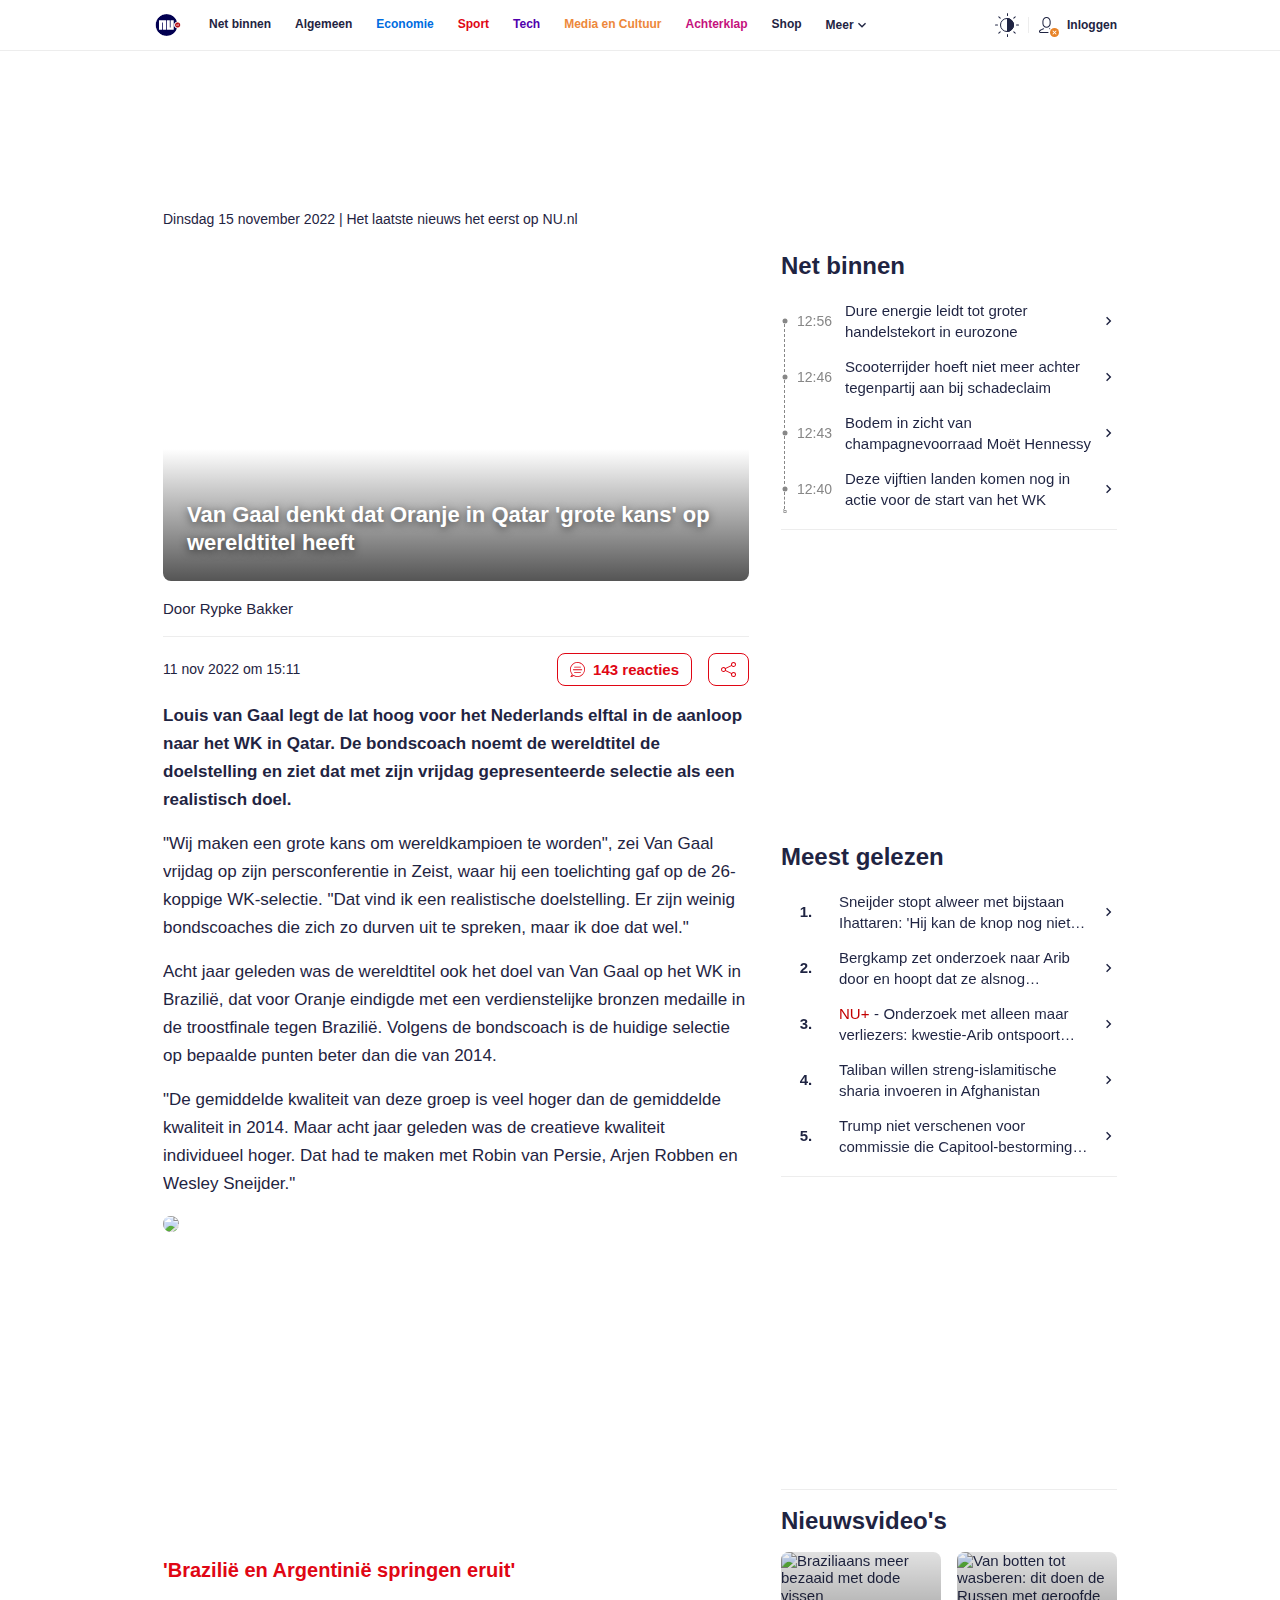
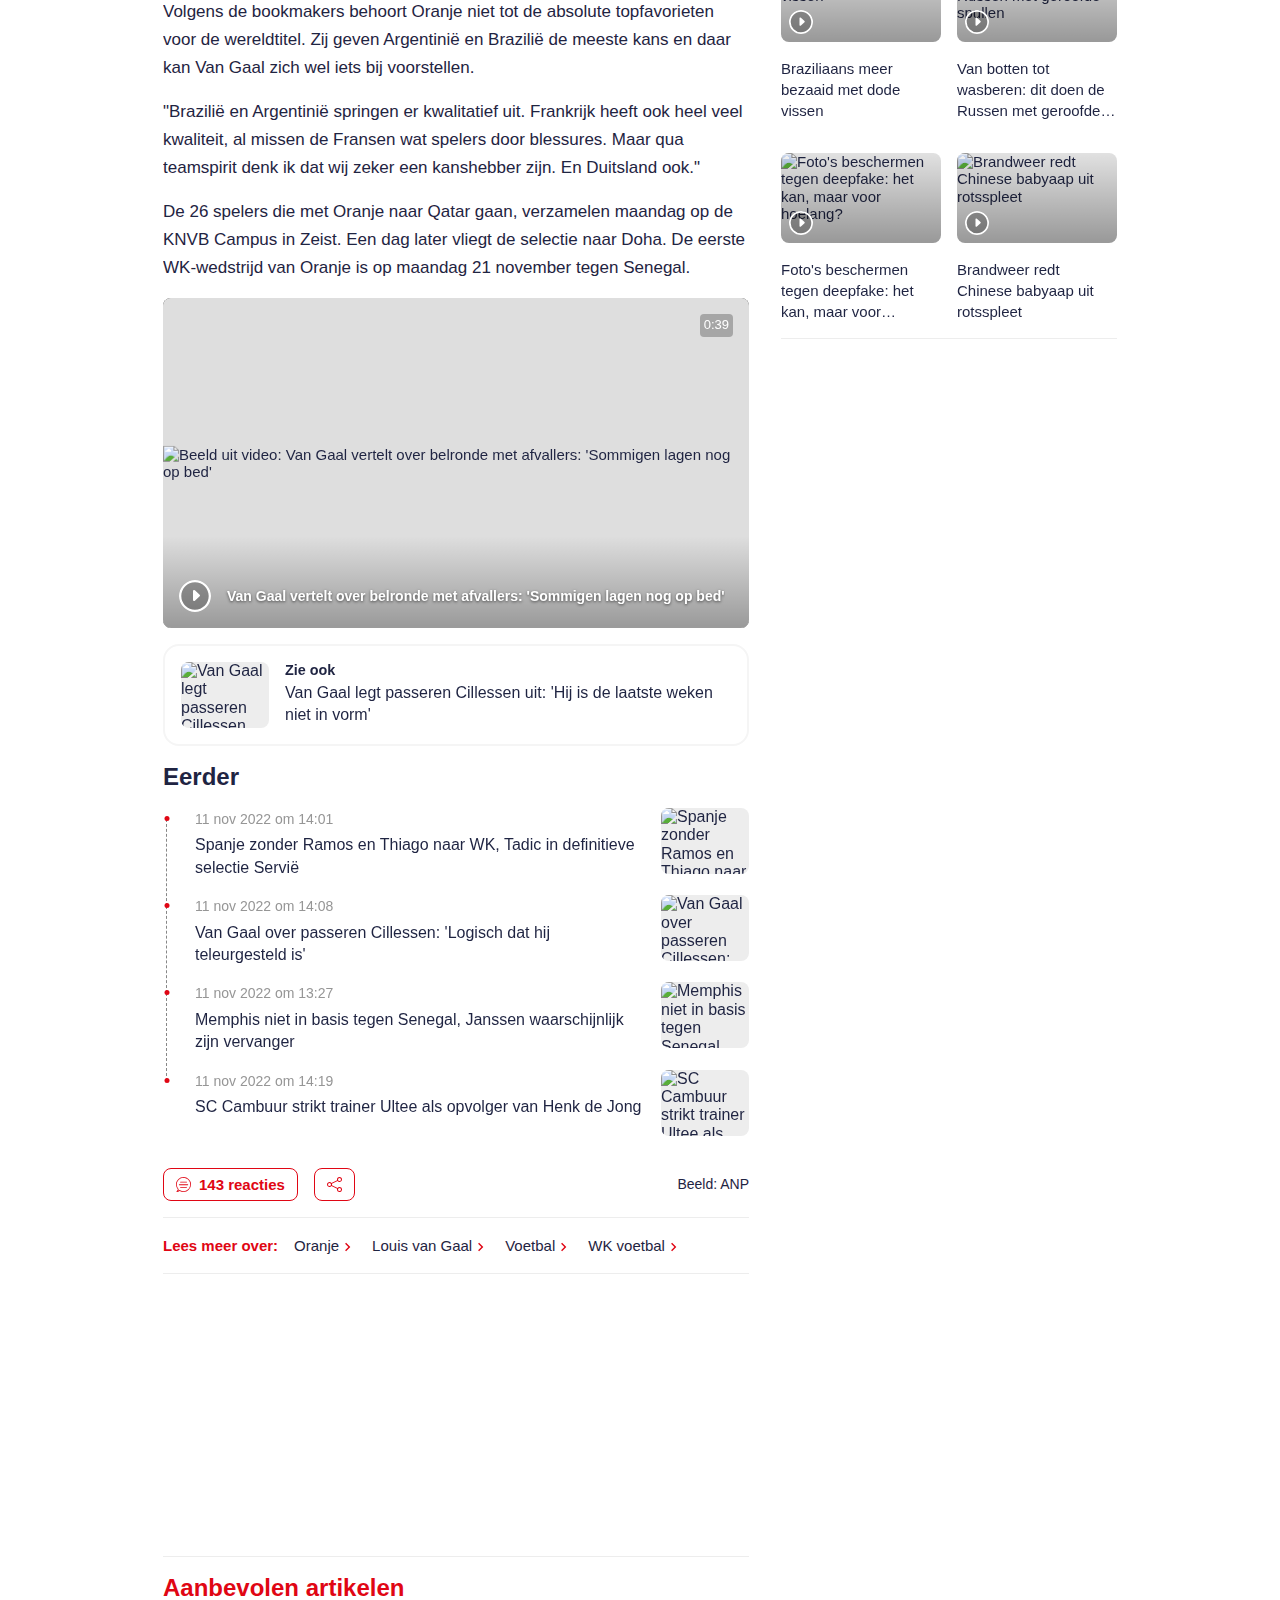
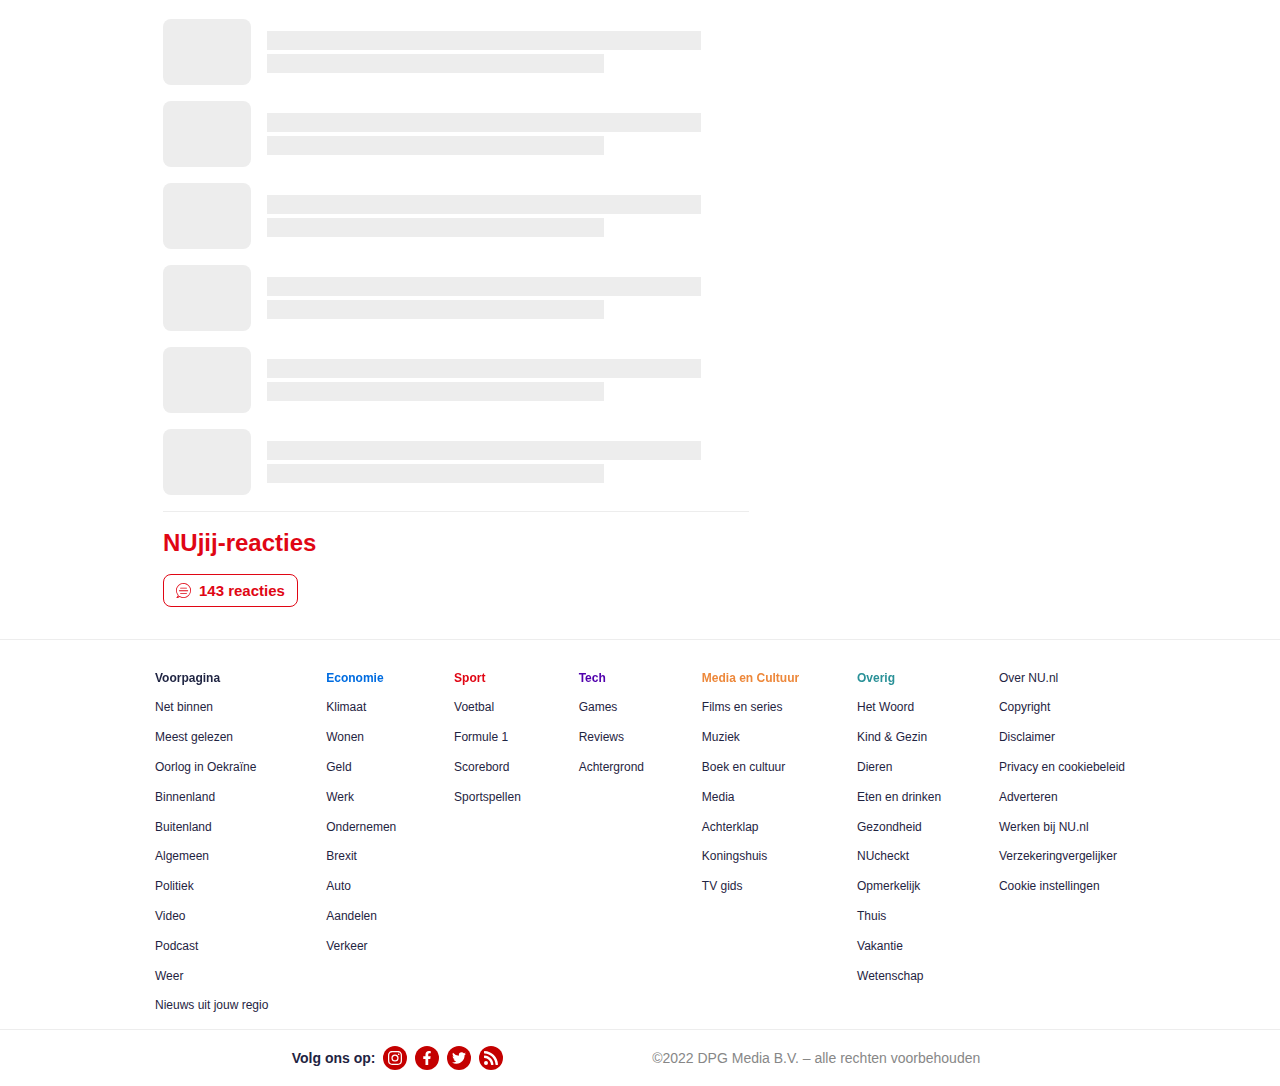
==== index.html @ a481ca82 "Rename Thesis bart nu.html to index.html" ====
<!DOCTYPE html>
<html lang="nl">
  <head>
    <meta charset="UTF-8" />
    <meta http-equiv="X-UA-Compatible" content="IE=edge,chrome=1">
    <title>Van Gaal denkt dat Oranje in Qatar 'grote kans' op wereldtitel heeft | WK voetbal | NU.nl</title>
    <link rel="preload" as="image" href="https://media.nu.nl/m/qkdx85waa4nf_wd854/van-gaal-denkt-dat-oranje-in-qatar-grote-kans-op-wereldtitel-heeft.jpg">
    <meta name="google-site-verification" content="oQsKfEIgPiNMkgU1oDrWYKX6Z5FCFrwmlq3_VK6jlNo" />
    <meta name="google-site-verification" content="tRpopkLA7bauR1j8Ndzqrf9vyTjq-MEcNXh7MiApp34" />
    <meta property="fb:pages" content="129383287089484" />
    <meta name="viewport" content="width=device-width, initial-scale=1.0, maximum-scale=2.0, minimum-scale=1.0, user-scalable=yes" />
    <meta name="format-detection" content="telephone=yes" />
    <meta name="apple-mobile-web-app-capable" content="yes" />
    <meta http-equiv="cleartype" content="on">
    <meta name="theme-color" content="#1F2544" />
    <!--[--><link href="https://media.nu.nl" rel="preconnect" crossorigin><!--]-->
    <meta name="DC.date.issued" content="2022-11-11" />
<meta name="description" content="Louis van Gaal legt de lat hoog voor het Nederlands elftal in de aanloop naar het WK in Qatar. De bondscoach noemt de wereldtitel de doelstelling en ziet dat met zijn vrijdag gepresenteerde selectie als een realistisch doel." />
<meta name="keywords" content="Oranje, Louis van Gaal, Voetbal, WK voetbal" />
<meta name="robots" content="index,follow,max-snippet:-1,max-image-preview:large,max-video-preview:5" />
<meta name="article:published_time" content="2022-11-11T15:11:24+01:00" />
<meta name="article:updated_time" content="2022-11-11T15:11:25+01:00" />

    <meta name="twitter:card" content="summary_large_image" />
<meta name="twitter:description" content="Louis van Gaal legt de lat hoog voor het Nederlands elftal in de aanloop naar het WK in Qatar. De bondscoach noemt de wereldtitel de doelstelling en ziet dat met zijn vrijdag gepresenteerde selectie als een realistisch doel." />
<meta name="twitter:image" content="https://media.nu.nl/m/qkdx85waa4nf_wd1280/van-gaal-denkt-dat-oranje-in-qatar-grote-kans-op-wereldtitel-heeft-wk-voetbal-nunl.jpg" />
<meta name="twitter:site" content="@NUnl" />
<meta name="twitter:title" content="Van Gaal denkt dat Oranje in Qatar 'grote kans' op wereldtitel heeft" />
<meta name="twitter:url" content="https://www.nu.nl/wk-voetbal/6235530/van-gaal-denkt-dat-oranje-in-qatar-grote-kans-op-wereldtitel-heeft.html" />

    <meta name="og:description" content="Louis van Gaal legt de lat hoog voor het Nederlands elftal in de aanloop naar het WK in Qatar. De bondscoach noemt de wereldtitel de doelstelling en ziet dat met zijn vrijdag gepresenteerde selectie als een realistisch doel." />
<meta name="og:image" content="https://media.nu.nl/m/qkdx85waa4nf_wd1280/van-gaal-denkt-dat-oranje-in-qatar-grote-kans-op-wereldtitel-heeft-wk-voetbal-nunl.jpg" />
<meta name="og:locale" content="nl_NL" />
<meta name="og:site_name" content="NU" />
<meta name="og:title" content="Van Gaal denkt dat Oranje in Qatar 'grote kans' op wereldtitel heeft" />
<meta name="og:type" content="article" />
<meta name="og:url" content="https://www.nu.nl/wk-voetbal/6235530/van-gaal-denkt-dat-oranje-in-qatar-grote-kans-op-wereldtitel-heeft.html" />

    <link rel="canonical" href="https://www.nu.nl/wk-voetbal/6235530/van-gaal-denkt-dat-oranje-in-qatar-grote-kans-op-wereldtitel-heeft.html" />
    <script type="application/ld+json">
      {"@context":"https://schema.org","@graph":[{"@id":"https://www.nu.nl/#website","@type":"WebSite","name":"NU.nl","url":"https://www.nu.nl/","potentialAction":{"@type":"SearchAction","query-input":"required name=search_term_string","target":"/zoeken?q={search_term_string}"},"publisher":{"@id":"https://www.nu.nl/#organization"}},{"headline":"Van Gaal denkt dat Oranje in Qatar 'grote kans' op wereldtitel heeft","url":"https://www.nu.nl/wk-voetbal/6235530/van-gaal-denkt-dat-oranje-in-qatar-grote-kans-op-wereldtitel-heeft.html","datePublished":"2022-11-11T15:11:24+01:00","dateCreated":"2022-11-11T15:11:24+01:00","dateModified":"2022-11-11T15:11:25+01:00","copyrightYear":2022,"articleSection":["wk-voetbal"],"speakable":{"@type":"SpeakableSpecification","xPath":["/html/head/title","/html/head/meta[@name='description']/@content"]},"isAccessibleForFree":true,"author":{"@id":"https://www.nu.nl/#organization"},"mainEntityOfPage":"https://www.nu.nl/wk-voetbal/6235530/van-gaal-denkt-dat-oranje-in-qatar-grote-kans-op-wereldtitel-heeft.html","primaryImageOfPage":"https://media.nu.nl/m/qkdx85waa4nf_wd854/van-gaal-denkt-dat-oranje-in-qatar-grote-kans-op-wereldtitel-heeft.jpg","thumbnailURL":"https://media.nu.nl/m/qkdx85waa4nf_wd854/van-gaal-denkt-dat-oranje-in-qatar-grote-kans-op-wereldtitel-heeft.jpg","image":["https://media.nu.nl/m/qkdx85waa4nf_wd854/van-gaal-denkt-dat-oranje-in-qatar-grote-kans-op-wereldtitel-heeft.jpg","https://media.nu.nl/m/e2exp0pa0tva_wd854/van-gaal-denkt-dat-oranje-in-qatar-grote-kans-op-wereldtitel-heeft.jpg"],"video":[{"@type":"VideoObject","name":"Van Gaal vertelt over belronde met afvallers: 'Sommigen lagen nog op bed'","inLanguage":"nl_NL","uploadDate":"2022-11-11T12:19:20+01:00","dateModified":"2022-11-11T12:19:20+01:00","contentUrl":"https://content.jwplatform.com/manifests/jf5yRAQz.m3u8","regionsAllowed":"NL","description":"Louis van Gaal vertelde vrijdag tijdens de persconferentie over zijn belronde met de afvallers.","duration":"PT39S","thumbnailUrl":"https://media.nu.nl/m/q1nx2ufaieu9_wd1280/van-gaal-vertelt-over-belronde-met-afvallers-sommigen-lagen-nog-op-bed.jpg"}],"inLanguage":"nl-NL","relatedLink":["https://www.nu.nl/wk-voetbal/6235513/van-gaal-legt-passeren-cillessen-uit-hij-is-de-laatste-weken-niet-in-vorm.html","https://www.nu.nl/wk-voetbal/6235430/spanje-zonder-ramos-en-thiago-naar-wk-tadic-in-definitieve-selectie-servie.html","https://www.nu.nl/296581/video/van-gaal-over-passeren-cillessen-logisch-dat-hij-teleurgesteld-is.html","https://www.nu.nl/wk-voetbal/6235514/memphis-niet-in-basis-tegen-senegal-janssen-waarschijnlijk-zijn-vervanger.html","https://www.nu.nl/voetbal/6235460/sc-cambuur-strikt-trainer-ultee-als-opvolger-van-henk-de-jong.html"],"articleBody":"Van Gaal denkt dat Oranje in Qatar 'grote kans' op wereldtitel heeft\nLouis van Gaal legt de lat hoog voor het Nederlands elftal in de aanloop naar het WK in Qatar. De bondscoach noemt de wereldtitel de doelstelling en ziet dat met zijn vrijdag gepresenteerde selectie als een realistisch doel.\n\"Wij maken een grote kans om wereldkampioen te worden\", zei Van Gaal vrijdag op zijn persconferentie in Zeist, waar hij een toelichting gaf op de 26-koppige WK-selectie. \"Dat vind ik een realistische doelstelling. Er zijn weinig bondscoaches die zich zo durven uit te spreken, maar ik doe dat wel.\"\nAcht jaar geleden was de wereldtitel ook het doel van Van Gaal op het WK in Brazili&#235;, dat voor Oranje eindigde met een verdienstelijke bronzen medaille in de troostfinale tegen Brazili&#235;. Volgens de bondscoach is de huidige selectie op bepaalde punten beter dan die van 2014.\n\"De gemiddelde kwaliteit van deze groep is veel hoger dan de gemiddelde kwaliteit in 2014. Maar acht jaar geleden was de creatieve kwaliteit individueel hoger. Dat had te maken met Robin van Persie, Arjen Robben en Wesley Sneijder.\"\n'Brazili&#235; en Argentini&#235; springen eruit'\nVolgens de bookmakers behoort Oranje niet tot de absolute topfavorieten voor de wereldtitel. Zij geven Argentini&#235; en Brazili&#235; de meeste kans en daar kan Van Gaal zich wel iets bij voorstellen.\n\"Brazili&#235; en Argentini&#235; springen er kwalitatief uit. Frankrijk heeft ook heel veel kwaliteit, al missen de Fransen wat spelers door blessures. Maar qua teamspirit denk ik dat wij zeker een kanshebber zijn. En Duitsland ook.\"\nDe 26 spelers die met Oranje naar Qatar gaan, verzamelen maandag op de KNVB Campus in Zeist. Een dag later vliegt de selectie naar Doha. De eerste WK-wedstrijd van Oranje is op maandag 21 november tegen Senegal.","wordCount":294,"@id":"https://www.nu.nl/wk-voetbal/6235530/van-gaal-denkt-dat-oranje-in-qatar-grote-kans-op-wereldtitel-heeft.html#webpage","isPartOf":{"@id":"https://www.nu.nl/#website"},"breadcrumb":{"@id":"https://www.nu.nl/wk-voetbal/6235530/van-gaal-denkt-dat-oranje-in-qatar-grote-kans-op-wereldtitel-heeft.html#breadcrumb"},"publisher":{"@id":"https://www.nu.nl/#organization"},"copyrightHolder":{"@id":"https://www.nu.nl/#organization"},"subjectOf":{"@id":"https://www.nu.nl/wk-voetbal/6235530/van-gaal-denkt-dat-oranje-in-qatar-grote-kans-op-wereldtitel-heeft.html#destination"},"@type":["NewsArticle","WebPage"]},{"@id":"https://www.nu.nl/wk-voetbal/6235530/van-gaal-denkt-dat-oranje-in-qatar-grote-kans-op-wereldtitel-heeft.html#breadcrumb","@type":"BreadcrumbList","itemListElement":[{"@type":"ListItem","item":{"@id":"https://www.nu.nl/","@type":"WebPage","name":"NU.nl","url":"https://www.nu.nl/"},"position":1},{"@type":"ListItem","item":{"@id":"https://www.nu.nl/wk-voetbal","@type":"WebPage","name":"WK voetbal","url":"https://www.nu.nl/wk-voetbal"},"position":2},{"@type":"ListItem","item":{"@id":"https://www.nu.nl/wk-voetbal/6235530/van-gaal-denkt-dat-oranje-in-qatar-grote-kans-op-wereldtitel-heeft.html","@type":"WebPage","name":"Van Gaal denkt dat Oranje in Qatar 'grote kans' op wereldtitel heeft","url":"https://www.nu.nl/wk-voetbal/6235530/van-gaal-denkt-dat-oranje-in-qatar-grote-kans-op-wereldtitel-heeft.html"},"position":3}]},{"@id":"https://www.nu.nl/#organization","@type":"Organization","name":"NU.nl","address":{"@id":"https://www.nu.nl/#primary-location-address"},"areaServed":{"@type":"Country","name":"NL","sameAs":"http://nl.dbpedia.org/resource/Nederland"},"brand":{"@id":"https://www.nu.nl/#organization"},"contactPoint":[{"@type":"ContactPoint","contactType":"customer service","hoursAvailable":{"@type":"OpeningHoursSpecification","opens":"8:30","closes":"17:00","dayOfWeek":["Monday","Tuesday","Wednesday","Thursday","Friday"]},"email":"contact@nu.nl"}],"founders":[{"@type":"Person","name":"Kees Zegers"},{"@type":"Person","name":"Sacha Prins"},{"@type":"Person","name":"Merien ten Houten"},{"@type":"Person","name":"Robert Klep"}],"foundingDate":"1999","foundinglocation":{"@type":"Place","address":{"@type":"PostalAddress","addressLocality":"Amsterdam"}},"logo":{"@id":"https://www.nu.nl/#logo"},"image":{"@id":"https://www.nu.nl/#logo"},"location":{"@id":"https://www.nu.nl/#primary-location"},"memberOf":{"@id":"https://www.dpgmedia.nl/#organization"},"sameAs":["https://nl.wikipedia.org/wiki/NU.nl","https://dbpedia.org/page/NU.nl","https://twitter.com/NUnl","https://www.facebook.com/nu.nl/","https://www.linkedin.com/company/697052/","https://www.wikidata.org/wiki/Q2183577"],"serviceArea":{"@type":"Country","name":"The Netherlands"},"url":"https://www.nu.nl/"},{"@id":"https://www.nu.nl/#primary-location","@type":"Place","address":{"@id":"https://www.nu.nl/#primary-location-address","addressCountry":"Nederland","addressLocality":"Hoofddorp","addressRegion":"Noord Holland","image":{"@id":"https://www.nu.nl/#primary-location-image"},"postalCode":"2132 JL","streetAddress":"Capellalaan 65"},"geo":{"@type":"GeoCoordinates","latitude":"52.2925828","longitude":"4.7042353"},"image":{"@id":"https://www.nu.nl/#primary-location-image","@type":"ImageObject","caption":"NU.nl","url":"https://www.nu.nl/static/img/atoms/images/favicon/schema_org.png","height":{"@type":"QuantitativeValue","unitCode":"E37","value":"192"},"width":{"@type":"QuantitativeValue","unitCode":"E37","value":"192"}},"openingHoursSpecification":[{"@type":"OpeningHoursSpecification","closes":"17:00:00","dayOfWeek":"http://schema.org/Monday","opens":"09:00:00"},{"@type":"OpeningHoursSpecification","closes":"17:00:00","dayOfWeek":"http://schema.org/Tuesday","opens":"09:00:00"},{"@type":"OpeningHoursSpecification","closes":"17:00:00","dayOfWeek":"http://schema.org/Wednesday","opens":"09:00:00"},{"@type":"OpeningHoursSpecification","closes":"17:00:00","dayOfWeek":"http://schema.org/Thursday","opens":"09:00:00"},{"@type":"OpeningHoursSpecification","closes":"17:00:00","dayOfWeek":"http://schema.org/Friday","opens":"09:00:00"}]},{"@id":"https://www.nu.nl/#logo","@type":"ImageObject","caption":"NU.nl","url":"https://www.nu.nl/static/img/atoms/images/favicon/schema_org.png","height":{"@type":"QuantitativeValue","unitCode":"E37","value":192},"width":{"@type":"QuantitativeValue","unitCode":"E37","value":192}},{"@id":"https://www.dpgmedia.nl/#organization","@type":"Organization","name":"DPG Media","address":{"@id":"https://www.dpgmedia.nl/#primary-location-address"},"areaServed":[{"@type":"Country","name":"NL","sameAs":"http://nl.dbpedia.org/resource/Nederland"},{"@type":"Country","name":"BE","sameAs":"http://nl.dbpedia.org/resource/Belgie"}],"brand":{"@id":"https://www.dpgmedia.nl/#organization"},"foundingDate":"1995","foundinglocation":{"@type":"Place","address":{"@type":"PostalAddress","addressLocality":"Amsterdam"}},"logo":{"@id":"https://www.dpgmedia.nl/#primary-location-image"},"image":{"@id":"https://www.dpgmedia.nl/#primary-location-image"},"location":{"@id":"https://www.dpgmedia.nl/#primary-location"},"memberOf":{"@id":"https://www.dpgmedia.nl/#organization"},"sameAs":["https://nl.wikipedia.org/wiki/DPG_Media","https://dbpedia.org/page/DPG_Media","https://www.wikidata.org/wiki/Q63020424","https://twitter.com/dpgmedianl","https://twitter.com/dpgmedia_nl","https://www.facebook.com/dpgmedianl/","https://www.kvk.nl/orderstraat/product-kiezen/?kvknummer=341729060008"],"serviceArea":[{"@type":"Country","name":"The Netherlands"},{"@type":"Country","name":"Belgium"}],"telephone":"+31 20 56 29 111","url":"https://www.dpgmedia.nl/"},{"@id":"https://www.dpgmedia.nl/#primary-location","@type":"Place","address":{"@id":"https://www.dpgmedia.nl/#primary-location-address","addressCountry":"Nederland","addressLocality":"Amsterdam","addressRegion":"Noord Holland","image":{"@id":"https://www.dpgmedia.nl/#primary-location-image"},"postalCode":"1018 LL","streetAddress":"Jacob Bontiusplaats 9"},"geo":{"@type":"GeoCoordinates","latitude":"52.3712743","longitude":"4.925683"},"image":{"@id":"https://www.dpgmedia.nl/#primary-location-image","@type":"ImageObject","caption":"DPG Media","url":"https://www.dpgmedia.nl/app/uploads/2019/09/dpgmedia-logo-rgb-300x158.png","height":{"@type":"QuantitativeValue","unitCode":"E37","value":"300"},"width":{"@type":"QuantitativeValue","unitCode":"E37","value":"158"}}}]}
    </script>
    <link rel="apple-touch-icon" sizes="57x57" href="/favicon/apple-touch-icon-57x57.png" />
    <link rel="apple-touch-icon" sizes="60x60" href="/favicon/apple-touch-icon-60x60.png" />
    <link rel="apple-touch-icon" sizes="72x72" href="/favicon/apple-touch-icon-72x72.png" />
    <link rel="apple-touch-icon" sizes="76x76" href="/favicon/apple-touch-icon-76x76.png" />
    <link rel="apple-touch-icon" sizes="114x114" href="/favicon/apple-touch-icon-114x114.png" />
    <link rel="apple-touch-icon" sizes="120x120" href="/favicon/apple-touch-icon-120x120.png" />
    <link rel="apple-touch-icon" sizes="144x144" href="/favicon/apple-touch-icon-144x144.png" />
    <link rel="apple-touch-icon" sizes="152x152" href="/favicon/apple-touch-icon-152x152.png" />
    <link rel="apple-touch-icon" sizes="180x180" href="/favicon/apple-touch-icon-180x180.png" />
    <link rel="icon" type="image/svg+xml" href="/favicon/nu_logo.svg?v=1" sizes="any" />
    <link rel="icon" type="image/png" href="/favicon/favicon-16x16.png" sizes="16x16" />
    <link rel="icon" type="image/png" href="/favicon/favicon-32x32.png" sizes="32x32" />
    <link rel="icon" type="image/png" href="/favicon/favicon-96x96.png" sizes="96x96" />
    <link rel="icon" type="image/png" href="/favicon/android-chrome-192x192.png" sizes="192x192" />
    <link rel="shortcut icon" href="/favicon/favicon.ico" />
    
    <script type="module" crossorigin src="/assets/index.27497fe3.js"></script>
    <!-- <link rel="stylesheet" href="/assets/index.d96b20ed.css"> -->
    <link href="thesisbartnu.css" rel="stylesheet" type="text/css">
  </head>

  <body>
    <!-- Google Tag Manager (noscript) -->
    <noscript>
      <iframe
        src="https://www.googletagmanager.com/ns.html?id=GTM-TWLG4MQ"
        height="0"
        width="0"
        style="display: none; visibility: hidden"
      ></iframe>
    </noscript>
    <!-- End Google Tag Manager (noscript) -->

    <div id="app" class="app-root"><div id="app__container" class="app-wrapper"><div class="modal-layer"><div style="display:none;" class="modal-layer__stack" content="nosnippet"><div class="modal-layer__shade"></div></div><div class="modal-layer__page-behind"><!--[--><!--[--><nav class="main-nav main-nav--is-sticky" data-nosnippet><div class="main-nav__wrapper"><a href="/" class="main-nav__logo"><i class="icon main-nav__logo__img" data-category="navigation" data-action="logo" data-event><svg xmlns="http://www.w3.org/2000/svg" width="26" height="26" viewBox="0 0 24 24" aria-labelledby="Logo NU.nl" alt="Logo NU.nl" role="presentation" style="width: 26px; height: 26px;"><title lang="nl">Logo NU.nl</title><g><!--[--><g><defs id="defs22"></defs><g id="g16" fill="none" fill-rule="evenodd" transform="matrix(0.18750057,0,0,0.18750057,-3.648e-5,-1.3023029e-4)"><path id="path2" d="m 57.139,9.846 c 24.291,0 44.843,16.035 51.675,38.106 C 101,49.123 95.002,55.85 95.002,64 c 0,8.151 5.997,14.879 13.812,16.046 -6.832,22.073 -27.384,38.108 -51.675,38.108 C 27.268,118.154 3.048,93.907 3.048,64 3.048,34.09 27.268,9.846 57.139,9.846 Z" fill="#020051"></path><path id="path4" d="m 57.139,8.322 c 24.545,0 45.976,16.065 53.13,39.18 l 0.526,1.694 -1.755,0.263 A 14.703,14.703 0 0 0 96.526,64 c 0,7.31 5.358,13.471 12.513,14.54 l 1.756,0.262 -0.525,1.695 c -7.155,23.117 -28.586,39.182 -53.131,39.182 -30.714,0 -55.615,-24.93 -55.615,-55.678 0,-30.75 24.9,-55.678 55.615,-55.678 z" stroke="#ffffff" stroke-width="3.04761"></path><path id="path6" d="m 97.908,63.76 c 0,-7.474 6.057,-13.54 13.522,-13.54 7.464,0 13.522,6.065 13.522,13.54 0,7.474 -6.058,13.538 -13.522,13.538 -7.465,0 -13.522,-6.064 -13.522,-13.538 z" fill="#b50c16"></path><path id="path8" d="m 96.384,63.76 c 0,-8.316 6.739,-15.063 15.046,-15.063 8.307,0 15.046,6.747 15.046,15.063 0,8.315 -6.74,15.062 -15.045,15.062 -8.308,0 -15.047,-6.747 -15.047,-15.062 z" stroke="#ffffff" stroke-width="3.04761"></path><path id="path10" d="m 19.601,42.236 c 0,-0.823 0.832,-1.717 1.668,-1.717 h 31.83 c 0.878,0 1.452,0.865 1.452,1.717 v 43.729 c 0,0.83 -0.471,1.516 -1.452,1.516 H 40.19 c -0.86,0 -1.273,-0.603 -1.273,-1.516 v -32.54 c 0,-2.27 -3.68,-2.215 -3.68,0.01 v 32.53 c 0,0.883 -0.708,1.516 -1.5,1.516 H 21.27 c -0.89,0 -1.668,-0.592 -1.668,-1.516 z m 38.63,43.816 c 0,0.822 0.137,1.429 0.971,1.429 h 31.832 c 0.879,0 1.226,-0.578 1.226,-1.429 V 42.323 c 0,-0.83 -0.246,-1.804 -1.226,-1.804 H 78.125 c -0.862,0 -1.5,0.89 -1.5,1.804 v 32.539 c 0,2.272 -3.679,2.215 -3.679,-0.01 V 42.323 c 0,-0.883 -0.484,-1.804 -1.275,-1.804 H 59.202 c -0.888,0 -0.972,0.88 -0.972,1.804 z" fill="#ffffff"></path><g id="g14" fill="#ffffff"><path id="path12" d="m 112.922,69.22 h -2.091 v -4.038 c 0,-0.854 -0.045,-1.405 -0.134,-1.654 a 1.154,1.154 0 0 0 -0.439,-0.588 1.226,1.226 0 0 0 -0.722,-0.209 c -0.362,0 -0.687,0.1 -0.974,0.298 a 1.52,1.52 0 0 0 -0.596,0.79 c -0.104,0.328 -0.156,0.933 -0.156,1.817 v 3.583 h -2.09 v -7.91 h 1.941 v 1.162 c 0.69,-0.894 1.558,-1.341 2.605,-1.341 0.46,0 0.882,0.084 1.264,0.253 0.382,0.164 0.67,0.375 0.864,0.633 0.198,0.258 0.334,0.551 0.409,0.88 0.08,0.327 0.119,0.796 0.119,1.407 v 4.916 m 2.128,0.001 V 58.298 h 2.09 v 10.92 h -2.09"></path></g></g></g><!--]--></g></svg></i><span class="main-nav__logo__brand app-hide--d">NU.nl</span></a><div class="main-nav__tools"><button class="app-button app-button--cta main-nav__tools__tool"><!--[--><i class="icon main-nav__tools__tool__icon icon--24"><svg xmlns="http://www.w3.org/2000/svg" width="24" height="24" viewBox="0 0 24 24" aria-labelledby="Wissel kleurenschema" alt="Wissel kleurenschema" role="presentation" style="width: 24px; height: 24px;"><title lang="nl">Wissel kleurenschema</title><g><!--[--><g fill="none" fill-rule="evenodd"><path d="M0 0h24v24H0z"></path><rect width="1" height="3" x="12" fill="currentColor" rx=".5"></rect><rect width="1" height="3" x="12" y="21" fill="currentColor" rx=".5"></rect><rect width="1" height="3" x="22" y="10.5" fill="currentColor" rx=".5" transform="rotate(90 22.5 12)"></rect><rect width="1" height="3" x="1" y="10.5" fill="currentColor" rx=".5" transform="rotate(90 1.5 12)"></rect><rect width="1" height="3" x="19" y="3" fill="currentColor" rx=".5" transform="rotate(-135 19.5 4.5)"></rect><rect width="1" height="3" x="19" y="18" fill="currentColor" rx=".5" transform="rotate(135 19.5 19.5)"></rect><rect width="1" height="3" x="4" y="3" fill="currentColor" rx=".5" transform="scale(1 -1) rotate(45 15.37 0)"></rect><rect width="1" height="3" x="4" y="18" fill="currentColor" rx=".5" transform="scale(1 -1) rotate(-45 -42.57 0)"></rect><circle cx="12" cy="12" r="6.5" stroke="currentColor"></circle><path fill="currentColor" stroke="currentColor" d="M12.5 18.48V5.52a6.5 6.5 0 010 12.96z"></path></g><!--]--></g></svg></i><!--]--></button><button class="app-button app-button--cta main-nav__tools__tool account-trigger" data-nosnippet><!--[--><i class="icon account-trigger__icon icon--24"><svg xmlns="http://www.w3.org/2000/svg" width="24" height="24" viewBox="0 0 24 24" aria-labelledby="Gebruiker-icoon" alt="Gebruiker-icoon" role="presentation" style="width: 24px; height: 24px;"><title lang="nl">Gebruiker-icoon</title><g><!--[--><g fill-rule="evenodd" clip-rule="evenodd" fill="currentColor"><path d="M15.338 15.443c-.286-.136-.482-.226-.509-.238a.505.505 0 0 0-.678.276.549.549 0 0 0 .264.71l.125.057c.236-.297.504-.566.798-.805zm-1.906 3.615h-8.02c-.17 0-.333-.19-.366-.306-.057-.194.056-.616.595-.995.74-.518 2.806-1.472 2.996-1.56a.549.549 0 0 0 .28-.716.508.508 0 0 0-.68-.276c-.112.05-2.324 1.068-3.17 1.66-.831.58-1.227 1.445-1.007 2.2.167.576.664.935 1.294.935h8.088a5.217 5.217 0 0 1-.009-.942zM15.652 10.453c0 2.367-1.853 4.303-4.119 4.303-2.264 0-4.118-1.936-4.118-4.303V8.302C7.415 5.937 9.269 4 11.533 4c2.266 0 4.12 1.937 4.12 4.302zm-4.119-5.378c-1.703 0-3.088 1.448-3.088 3.227v2.151c0 1.78 1.385 3.227 3.088 3.227 1.704 0 3.09-1.447 3.09-3.227V8.302c0-1.779-1.387-3.227-3.09-3.227Z"></path></g><!--]--></g></svg></i><a class="main-nav__tools__tool__label"> Inloggen </a><!----><!----><!--]--></button></div><ul class="main-nav__main"><!--[--><li class="app-nav-item app-hide--d"><a class="branded branded--default app-nav-item__link" title="Voorpagina" href="/" data-category="navigation" data-action="main-menu" data-label="Voorpagina">Voorpagina</a><!--[--><!--]--></li><li class="app-nav-item"><a class="branded branded--default app-nav-item__link" title="Net binnen" href="/net-binnen" data-category="navigation" data-action="main-menu" data-label="Net binnen">Net binnen</a><!--[--><!--]--></li><li class="app-nav-item app-hide--d"><a class="branded branded--default app-nav-item__link" title="Populair" href="/meest-gelezen" data-category="navigation" data-action="main-menu" data-label="Populair">Populair</a><!--[--><!--]--></li><li class="app-nav-item app-hide--m"><a class="branded branded--default app-nav-item__link" title="Algemeen" href="/algemeen" data-category="navigation" data-action="main-menu" data-label="Algemeen">Algemeen</a><!--[--><!--]--></li><li class="app-nav-item app-hide--m"><a class="branded branded--nuzakelijk app-nav-item__link" title="Economie" href="/economie" data-category="navigation" data-action="main-menu" data-label="Economie">Economie</a><!--[--><!--]--></li><li class="app-nav-item app-hide--m"><a class="branded branded--nusport app-nav-item__link" title="Sport" href="/sport" data-category="navigation" data-action="main-menu" data-label="Sport">Sport</a><!--[--><!--]--></li><li class="app-nav-item app-hide--m"><a class="branded branded--nutech app-nav-item__link" title="Tech" href="/tech" data-category="navigation" data-action="main-menu" data-label="Tech">Tech</a><!--[--><!--]--></li><li class="app-nav-item app-hide--m"><a class="branded branded--nuuit app-nav-item__link" title="Media en Cultuur" href="/entertainment" data-category="navigation" data-action="main-menu" data-label="Media en Cultuur">Media en Cultuur</a><!--[--><!--]--></li><li class="app-nav-item app-hide--m"><a class="branded branded--nuentertainment app-nav-item__link" title="Achterklap" href="/achterklap" data-category="navigation" data-action="main-menu" data-label="Achterklap">Achterklap</a><!--[--><!--]--></li><li class="app-nav-item app-hide--m"><a class="branded branded--default app-nav-item__link" title="Shop" href="/nushop-adverteerder" data-category="navigation" data-action="main-menu" data-label="Shop">Shop</a><!--[--><!--]--></li><!--]--><li class="app-nav-item"><button class="app-button app-button--cta app-nav-item__cta app-button--show-more" title="Meer" data-category="navigation" data-action="main-menu" data-label="meer"><!--[--><span class="app-nav-item__cta__label">Meer <i class="icon icon--16"><svg xmlns="http://www.w3.org/2000/svg" viewBox="0 0 24 24" width="16" height="16"><path fill="currentColor" d="M7.41 8.58L12 13.17l4.59-4.59L18 10l-6 6-6-6 1.41-1.42z"></path></svg></i></span><!--]--></button></li></ul></div><div class="main-nav__dropdown"><ul class="main-nav__sub"><!--[--><li class="app-nav-item nav-item-group"><a class="branded branded--default app-nav-item__link" title="Voorpagina" href="/voorpagina" data-category="navigation" data-action="dropdown-menu" data-label="Voorpagina">Voorpagina</a><!--[--><ul><!--[--><li class="app-nav-item"><a class="branded branded--default app-nav-item__link" title="Net binnen" href="/net-binnen" data-category="navigation" data-action="dropdown-menu" data-label="Net binnen">Net binnen</a><!--[--><!--]--></li><li class="app-nav-item"><a class="branded branded--default app-nav-item__link" title="Meest gelezen" href="/meest-gelezen" data-category="navigation" data-action="dropdown-menu" data-label="Meest gelezen">Meest gelezen</a><!--[--><!--]--></li><li class="app-nav-item"><a class="branded branded--default app-nav-item__link" title="Oorlog in Oekraïne" href="/spanningen-oekraine" data-category="navigation" data-action="dropdown-menu" data-label="Oorlog in Oekraïne">Oorlog in Oekraïne</a><!--[--><!--]--></li><li class="app-nav-item"><a class="branded branded--default app-nav-item__link" title="Binnenland" href="/binnenland" data-category="navigation" data-action="dropdown-menu" data-label="Binnenland">Binnenland</a><!--[--><!--]--></li><li class="app-nav-item"><a class="branded branded--default app-nav-item__link" title="Buitenland" href="/buitenland" data-category="navigation" data-action="dropdown-menu" data-label="Buitenland">Buitenland</a><!--[--><!--]--></li><li class="app-nav-item"><a class="branded branded--default app-nav-item__link" title="Algemeen" href="/algemeen" data-category="navigation" data-action="dropdown-menu" data-label="Algemeen">Algemeen</a><!--[--><!--]--></li><li class="app-nav-item"><a class="branded branded--default app-nav-item__link" title="Politiek" href="/politiek" data-category="navigation" data-action="dropdown-menu" data-label="Politiek">Politiek</a><!--[--><!--]--></li><li class="app-nav-item"><a class="branded branded--default app-nav-item__link" title="Video" href="/videos" data-category="navigation" data-action="dropdown-menu" data-label="Video">Video</a><!--[--><!--]--></li><li class="app-nav-item"><a class="branded branded--default app-nav-item__link" title="Podcast" href="/podcast" data-category="navigation" data-action="dropdown-menu" data-label="Podcast">Podcast</a><!--[--><!--]--></li><li class="app-nav-item"><a class="branded branded--default app-nav-item__link" title="Weer" href="/weer" data-category="navigation" data-action="dropdown-menu" data-label="Weer">Weer</a><!--[--><!--]--></li><li class="app-nav-item"><a class="branded branded--default app-nav-item__link" title="Nieuws uit jouw regio" href="/regio" data-category="navigation" data-action="dropdown-menu" data-label="Nieuws uit jouw regio">Nieuws uit jouw regio</a><!--[--><!--]--></li><!--]--></ul><!--]--></li><li class="app-nav-item nav-item-group"><a class="branded branded--nuzakelijk app-nav-item__link" title="Economie" href="/economie" data-category="navigation" data-action="dropdown-menu" data-label="Economie">Economie</a><!--[--><ul><!--[--><li class="app-nav-item"><a class="branded branded--nuzakelijk app-nav-item__link" title="Klimaat" href="/klimaat" data-category="navigation" data-action="dropdown-menu" data-label="Klimaat">Klimaat</a><!--[--><!--]--></li><li class="app-nav-item"><a class="branded branded--nuzakelijk app-nav-item__link" title="Wonen" href="/wonen" data-category="navigation" data-action="dropdown-menu" data-label="Wonen">Wonen</a><!--[--><!--]--></li><li class="app-nav-item"><a class="branded branded--nuzakelijk app-nav-item__link" title="Geld" href="/geldzaken" data-category="navigation" data-action="dropdown-menu" data-label="Geld">Geld</a><!--[--><!--]--></li><li class="app-nav-item"><a class="branded branded--nuzakelijk app-nav-item__link" title="Werk" href="/werk" data-category="navigation" data-action="dropdown-menu" data-label="Werk">Werk</a><!--[--><!--]--></li><li class="app-nav-item"><a class="branded branded--nuzakelijk app-nav-item__link" title="Ondernemen" href="/ondernemen" data-category="navigation" data-action="dropdown-menu" data-label="Ondernemen">Ondernemen</a><!--[--><!--]--></li><li class="app-nav-item"><a class="branded branded--nuzakelijk app-nav-item__link" title="Brexit" href="/brexit" data-category="navigation" data-action="dropdown-menu" data-label="Brexit">Brexit</a><!--[--><!--]--></li><li class="app-nav-item"><a class="branded branded--nuzakelijk app-nav-item__link" title="Auto" href="/auto" data-category="navigation" data-action="dropdown-menu" data-label="Auto">Auto</a><!--[--><!--]--></li><li class="app-nav-item"><a class="branded branded--nuzakelijk app-nav-item__link" title="Aandelen" href="/aandelen" data-category="navigation" data-action="dropdown-menu" data-label="Aandelen">Aandelen</a><!--[--><!--]--></li><li class="app-nav-item"><a class="branded branded--nuzakelijk app-nav-item__link" title="Verkeer" href="/verkeer" data-category="navigation" data-action="dropdown-menu" data-label="Verkeer">Verkeer</a><!--[--><!--]--></li><!--]--></ul><!--]--></li><li class="app-nav-item nav-item-group"><a class="branded branded--nusport app-nav-item__link" title="Sport" href="/sport" data-category="navigation" data-action="dropdown-menu" data-label="Sport">Sport</a><!--[--><ul><!--[--><li class="app-nav-item"><a class="branded branded--nusport app-nav-item__link" title="Voetbal" href="/voetbal" data-category="navigation" data-action="dropdown-menu" data-label="Voetbal">Voetbal</a><!--[--><!--]--></li><li class="app-nav-item"><a class="branded branded--nusport app-nav-item__link" title="Formule 1" href="/formule-1" data-category="navigation" data-action="dropdown-menu" data-label="Formule 1">Formule 1</a><!--[--><!--]--></li><li class="app-nav-item"><a class="branded branded--nusport app-nav-item__link" title="Scorebord" href="/live/voetbal/" data-category="navigation" data-action="dropdown-menu" data-label="Scorebord">Scorebord</a><!--[--><!--]--></li><li class="app-nav-item"><a class="branded branded--nusport app-nav-item__link" title="Sportspellen" href="/sportspellen" data-category="navigation" data-action="dropdown-menu" data-label="Sportspellen">Sportspellen</a><!--[--><!--]--></li><!--]--></ul><!--]--></li><li class="app-nav-item nav-item-group"><a class="branded branded--nutech app-nav-item__link" title="Tech" href="/tech" data-category="navigation" data-action="dropdown-menu" data-label="Tech">Tech</a><!--[--><ul><!--[--><li class="app-nav-item"><a class="branded branded--nutech app-nav-item__link" title="Games" href="/games" data-category="navigation" data-action="dropdown-menu" data-label="Games">Games</a><!--[--><!--]--></li><li class="app-nav-item"><a class="branded branded--nutech app-nav-item__link" title="Reviews" href="/reviews" data-category="navigation" data-action="dropdown-menu" data-label="Reviews">Reviews</a><!--[--><!--]--></li><li class="app-nav-item"><a class="branded branded--nutech app-nav-item__link" title="Achtergrond" href="/tech-achtergrond" data-category="navigation" data-action="dropdown-menu" data-label="Achtergrond">Achtergrond</a><!--[--><!--]--></li><!--]--></ul><!--]--></li><li class="app-nav-item nav-item-group"><a class="branded branded--nuuit app-nav-item__link" title="Media en Cultuur" href="/entertainment" data-category="navigation" data-action="dropdown-menu" data-label="Media en Cultuur">Media en Cultuur</a><!--[--><ul><!--[--><li class="app-nav-item"><a class="branded branded--nuentertainment app-nav-item__link" title="Films en series" href="/film" data-category="navigation" data-action="dropdown-menu" data-label="Films en series">Films en series</a><!--[--><!--]--></li><li class="app-nav-item"><a class="branded branded--nuentertainment app-nav-item__link" title="Muziek" href="/muziek" data-category="navigation" data-action="dropdown-menu" data-label="Muziek">Muziek</a><!--[--><!--]--></li><li class="app-nav-item"><a class="branded branded--nuentertainment app-nav-item__link" title="Boek en cultuur" href="/cultuur-overig" data-category="navigation" data-action="dropdown-menu" data-label="Boek en cultuur">Boek en cultuur</a><!--[--><!--]--></li><li class="app-nav-item"><a class="branded branded--nuentertainment app-nav-item__link" title="Media" href="/media" data-category="navigation" data-action="dropdown-menu" data-label="Media">Media</a><!--[--><!--]--></li><li class="app-nav-item"><a class="branded branded--nuentertainment app-nav-item__link" title="Achterklap" href="/achterklap" data-category="navigation" data-action="dropdown-menu" data-label="Achterklap">Achterklap</a><!--[--><!--]--></li><li class="app-nav-item"><a class="branded branded--nuuit app-nav-item__link" title="Koningshuis" href="/koningshuis" data-category="navigation" data-action="dropdown-menu" data-label="Koningshuis">Koningshuis</a><!--[--><!--]--></li><li class="app-nav-item"><a class="branded branded--nuentertainment app-nav-item__link" title="TV gids" href="/tvgids" data-category="navigation" data-action="dropdown-menu" data-label="TV gids">TV gids</a><!--[--><!--]--></li><!--]--></ul><!--]--></li><li class="app-nav-item nav-item-group"><a class="branded branded--nuoverig app-nav-item__link" title="Overig" href="/overig" data-category="navigation" data-action="dropdown-menu" data-label="Overig">Overig</a><!--[--><ul><!--[--><li class="app-nav-item"><a class="branded branded--nuoverig app-nav-item__link" title="Het Woord" href="/het-woord" data-category="navigation" data-action="dropdown-menu" data-label="Het Woord">Het Woord</a><!--[--><!--]--></li><li class="app-nav-item"><a class="branded branded--nuoverig app-nav-item__link" title="Kind &amp; Gezin" href="/kind-gezin" data-category="navigation" data-action="dropdown-menu" data-label="Kind &amp; Gezin">Kind &amp; Gezin</a><!--[--><!--]--></li><li class="app-nav-item"><a class="branded branded--nuoverig app-nav-item__link" title="Dieren" href="/dieren" data-category="navigation" data-action="dropdown-menu" data-label="Dieren">Dieren</a><!--[--><!--]--></li><li class="app-nav-item"><a class="branded branded--nuoverig app-nav-item__link" title="Eten en drinken" href="/eten-en-drinken" data-category="navigation" data-action="dropdown-menu" data-label="Eten en drinken">Eten en drinken</a><!--[--><!--]--></li><li class="app-nav-item"><a class="branded branded--nuoverig app-nav-item__link" title="Gezondheid" href="/gezondheid" data-category="navigation" data-action="dropdown-menu" data-label="Gezondheid">Gezondheid</a><!--[--><!--]--></li><li class="app-nav-item"><a class="branded branded--nuoverig app-nav-item__link" title="NUcheckt" href="/nucheckt" data-category="navigation" data-action="dropdown-menu" data-label="NUcheckt">NUcheckt</a><!--[--><!--]--></li><li class="app-nav-item"><a class="branded branded--nuoverig app-nav-item__link" title="Opmerkelijk" href="/opmerkelijk" data-category="navigation" data-action="dropdown-menu" data-label="Opmerkelijk">Opmerkelijk</a><!--[--><!--]--></li><li class="app-nav-item"><a class="branded branded--nuoverig app-nav-item__link" title="Thuis" href="/uit" data-category="navigation" data-action="dropdown-menu" data-label="Thuis">Thuis</a><!--[--><!--]--></li><li class="app-nav-item"><a class="branded branded--nuoverig app-nav-item__link" title="Vakantie" href="/vakantie" data-category="navigation" data-action="dropdown-menu" data-label="Vakantie">Vakantie</a><!--[--><!--]--></li><li class="app-nav-item"><a class="branded branded--nuoverig app-nav-item__link" title="Wetenschap" href="/wetenschap" data-category="navigation" data-action="dropdown-menu" data-label="Wetenschap">Wetenschap</a><!--[--><!--]--></li><!--]--></ul><!--]--></li><!--]--><li class="nav-item-group nav-item-group--editorials"><ul><!--[--><li class="app-nav-item"><a class="branded branded--default app-nav-item__link" title="Over NU.nl" href="/over-nu" data-category="navigation" data-action="dropdown-menu" data-label="Over NU.nl">Over NU.nl</a><!--[--><!--]--></li><li class="app-nav-item"><a class="branded branded--default app-nav-item__link" title="NUfolder" href="/nufolder" data-category="navigation" data-action="dropdown-menu" data-label="NUfolder">NUfolder</a><!--[--><!--]--></li><li class="app-nav-item"><a class="branded branded--default app-nav-item__link" title="NUshop" href="/nushop-adverteerder" data-category="navigation" data-action="dropdown-menu" data-label="NUshop">NUshop</a><!--[--><!--]--></li><li class="app-nav-item"><a class="branded branded--default app-nav-item__link" title="Tickets" href="/tickets" data-category="navigation" data-action="dropdown-menu" data-label="Tickets">Tickets</a><!--[--><!--]--></li><!--]--></ul></li></ul></div></nav><main class="branded branded--nusport page-wrapper"><aside class="banner banner--h1 h1"><div id="h1-fixed__slot"></div></aside><aside class="banner banner--v1 v1" id="v1"><div id="v1-fixed__slot"></div></aside><script>if (!window.NU) { window.NU = {}; } var m = 'VerticalShiftSkyScraper'; NU[m] = NU[m] || function (a) { if (!a) return; var d = document, q = 'querySelector', v1 = d[q]('#v1'), c = d[q]('main'), h = 'clientHeight'; if (v1 && c && a + v1[h] < c[h]) { v1.style.marginTop = a + 'px'; } else { v1.style.display = 'none'; } }; </script><header class="topbar"><div class="topbar__date">Dinsdag 15 november 2022 | Het laatste nieuws het eerst op NU.nl <!----></div><div class="topbar__widgets"></div></header><section class="columns"><article class="columns__main"><!--[--><!--[--><!--[--><figure class="image-header-block image-block--stretched"><div class="space-reserver" style="padding-bottom:56.25% !important;"><div class="space-reserver__child"><!--[--><img src="https://media.nu.nl/m/qkdx85waa4nf_wd854/van-gaal-denkt-dat-oranje-in-qatar-grote-kans-op-wereldtitel-heeft.jpg" alt loading="lazy" class="image image-header-block__img" __typename="GenericImage" copyright="ANP" mediaid="qkdx85waa4nf"><!--]--></div></div><h1 class="image-header-block__page-title"><!----> Van Gaal denkt dat Oranje in Qatar &#39;grote kans&#39; op wereldtitel heeft</h1></figure><div class="byline"><!--[--><address class="textblock author">Door Rypke Bakker</address><!--]--></div><hr class="app-divider"><header class="article-meta article-meta--top"><div class="article-meta__static"><!--[--><span class="article-meta__info">11 nov 2022 om 15:11</span><!--]--></div><div class="article-meta__interactive"><a class="app-button app-button--inversed app-button--nowrap branded comments-link article-meta__nujij-link" href="#nujij" data-category="nujij" data-action="go-to-reactions" data-label="via-article_top"><i class="icon comments-link__icon"><svg xmlns="http://www.w3.org/2000/svg" width="15" height="15" viewBox="0 0 24 24" aria-labelledby="nujij comment" alt="nujij comment" role="presentation" style="width: 15px; height: 15px;"><title lang="nl">nujij comment</title><g><!--[--><path fill-rule="evenodd" clip-rule="evenodd" d="M17 15.8H7.1a.6.6 0 0 0-.6.6c0 .3.2.6.6.6h9.7a.6.6 0 0 0 .7-.6.6.6 0 0 0-.7-.6zM7.1 8.9h9.7a.6.6 0 0 0 .7-.6.6.6 0 0 0-.7-.7H7.2a.6.6 0 0 0-.6.7.6.6 0 0 0 .6.6zm11.6 2.8H5.2a.6.6 0 0 0-.6.6c0 .4.3.7.6.7h13.6a.6.6 0 0 0 .7-.7.6.6 0 0 0-.7-.6zm.8 7.8a10.8 10.8 0 0 1-13 1.7 1.4 1.4 0 0 0-1.6.1 6 6 0 0 1-1.7 1l1-1.7a1.4 1.4 0 0 0 0-.8A1.4 1.4 0 0 0 4 19a10.6 10.6 0 0 1 .4-14.6A10.7 10.7 0 0 1 12 1.4c2.9 0 5.5 1 7.6 3a10.5 10.5 0 0 1 3.1 7.6c0 2.8-1.1 5.5-3.1 7.5zm.9-16A12 12 0 0 0 12 .2a12 12 0 0 0-8.5 3.5A12 12 0 0 0 3 20v.1c-.3.8-1 2-2 2.6a.6.6 0 0 0-.2.8c.1.2.4.4.6.4a7 7 0 0 0 4.3-1.5.6.6 0 0 0 .1 0l.1-.1a12 12 0 0 0 6 1.6 12 12 0 0 0 8.6-3.5A11.8 11.8 0 0 0 24 12a11.8 11.8 0 0 0-3.5-8.4z" fill="currentColor"></path><!--]--></g></svg></i><span>143  reacties</span></a><div class="social-sharing social-sharing--top"><button class="app-button app-button--inversed branded social-sharing__button"><!--[--><i class="icon icon--share"><svg xmlns="http://www.w3.org/2000/svg" width="15" height="15" viewBox="0 0 24 24" aria-labelledby="" alt="" role="presentation" style="width: 15px; height: 15px;"><title lang="nl"></title><g><!--[--><path fill="currentColor" fill-rule="evenodd" clip-rule="evenodd" d="M17.6 20a2.4 2.4 0 1 1 4.8 0 2.4 2.4 0 0 1-4.8 0zm-16-8a2.4 2.4 0 1 1 4.8 0 2.4 2.4 0 0 1-4.8 0Zm20.8-8a2.4 2.4 0 1 1-4.8 0 2.4 2.4 0 0 1 4.8 0zm-5.53 13.54-9.02-4.51c.09-.33.15-.67.15-1.03s-.06-.7-.15-1.03l9.02-4.51A3.98 3.98 0 0 0 24 4a4 4 0 0 0-8 0c0 .36.06.7.15 1.03L7.13 9.54A3.98 3.98 0 0 0 0 12a3.98 3.98 0 0 0 7.13 2.46l9.02 4.51A4 4 0 1 0 20 16c-1.28 0-2.4.61-3.13 1.54z"></path><!--]--></g></svg></i><!--]--></button><div class="social-sharing__tooltip social-sharing__tooltip--bottom"><div class="social-sharing__platforms"><!--[--><a href="//api.whatsapp.com/send?text=Bekijk+dit+artikel+op+NU.nl%3A+https://www.nu.nl/wk-voetbal/6235530/van-gaal-denkt-dat-oranje-in-qatar-grote-kans-op-wereldtitel-heeft.html" data-category="article" data-action="share" data-label="whatsapp_top" class="social-sharing__link states states--hover"><span class="sr-only">Delen via WhatsApp</span><i class="icon icon--whatsapp"><svg xmlns="http://www.w3.org/2000/svg" width="20" height="20" viewBox="0 0 24 24" aria-labelledby="" alt="" role="presentation" style="width: 20px; height: 20px;"><title lang="nl"></title><g><!--[--><path fill="currentColor" d="M20.4 3.49A11.9 11.9 0 0 0 1.69 17.84L0 24l6.3-1.66A12 12 0 0 0 24 11.9c0-3.17-1.35-6.15-3.6-8.4ZM12 21.79a9.87 9.87 0 0 1-5.04-1.38l-.36-.21-3.74.98 1-3.65-.24-.38A9.9 9.9 0 0 1 18.98 4.9a9.92 9.92 0 0 1 3.01 7 10 10 0 0 1-10 9.89zm5.42-7.4c-.3-.16-1.76-.87-2.03-.97-.28-.1-.48-.15-.67.15-.2.3-.77.96-.95 1.17-.17.2-.35.22-.64.07-1.75-.87-2.9-1.56-4.04-3.53-.31-.53.3-.5.87-1.63.1-.2.05-.37-.03-.52l-.91-2.2c-.24-.58-.5-.5-.67-.51l-.57-.01c-.2 0-.52.07-.8.37-.27.3-1.03 1.01-1.03 2.48 0 1.46 1.06 2.87 1.2 3.07.16.2 2.1 3.2 5.09 4.5 1.88.8 2.62.88 3.56.74.58-.09 1.76-.72 2-1.42.25-.7.25-1.29.18-1.41-.07-.14-.27-.21-.56-.36z"></path><!--]--></g></svg></i><span>WhatsApp</span></a><a href="//www.facebook.com/sharer.php?u=https://www.nu.nl/wk-voetbal/6235530/van-gaal-denkt-dat-oranje-in-qatar-grote-kans-op-wereldtitel-heeft.html" data-category="article" data-action="share" data-label="facebook_top" class="social-sharing__link states states--hover"><span class="sr-only">Delen via Facebook</span><i class="icon icon--facebook"><svg xmlns="http://www.w3.org/2000/svg" width="20" height="20" viewBox="0 0 24 24" aria-labelledby="" alt="" role="presentation" style="width: 20px; height: 20px;"><title lang="nl"></title><g><!--[--><path fill="currentColor" d="m17.58 13.5.67-4.34h-4.17V6.34c0-1.19.59-2.35 2.45-2.35h1.9V.3S16.7 0 15.06 0C11.63 0 9.4 2.08 9.4 5.85v3.3H5.57v4.35H9.4V24h4.7V13.5Z"></path><!--]--></g></svg></i><span>Facebook</span></a><a href="//twitter.com/intent/tweet/?text=Van Gaal denkt dat Oranje in Qatar &#39;grote kans&#39; op wereldtitel heeft&amp;url=https://www.nu.nl/wk-voetbal/6235530/van-gaal-denkt-dat-oranje-in-qatar-grote-kans-op-wereldtitel-heeft.html&amp;via=NUnl" data-category="article" data-action="share" data-label="twitter_top" class="social-sharing__link states states--hover"><span class="sr-only">Delen via Twitter</span><i class="icon icon--twitter"><svg xmlns="http://www.w3.org/2000/svg" width="20" height="20" viewBox="0 0 24 24" aria-labelledby="" alt="" role="presentation" style="width: 20px; height: 20px;"><title lang="nl"></title><g><!--[--><path fill="currentColor" d="M21.533 7.112c.015.213.015.426.015.64 0 6.502-4.949 13.994-13.995 13.994A13.9 13.9 0 0 1 0 19.538c.396.046.777.061 1.188.061a9.85 9.85 0 0 0 6.106-2.101 4.927 4.927 0 0 1-4.599-3.412c.305.046.61.076.93.076a5.2 5.2 0 0 0 1.294-.167A4.92 4.92 0 0 1 .975 9.168v-.061a4.954 4.954 0 0 0 2.223.624 4.915 4.915 0 0 1-2.193-4.097c0-.913.244-1.75.67-2.482A13.981 13.981 0 0 0 11.817 8.3a5.554 5.554 0 0 1-.122-1.126 4.917 4.917 0 0 1 4.92-4.92c1.415 0 2.695.595 3.593 1.554A9.684 9.684 0 0 0 23.33 2.62a4.906 4.906 0 0 1-2.162 2.71A9.86 9.86 0 0 0 24 4.57a10.573 10.573 0 0 1-2.467 2.543z"></path><!--]--></g></svg></i><span>Twitter</span></a><a href="//www.linkedin.com/shareArticle?url=https://www.nu.nl/wk-voetbal/6235530/van-gaal-denkt-dat-oranje-in-qatar-grote-kans-op-wereldtitel-heeft.html" data-category="article" data-action="share" data-label="linkedin_top" class="social-sharing__link states states--hover"><span class="sr-only">Delen via LinkedIn</span><i class="icon icon--linkedin"><svg xmlns="http://www.w3.org/2000/svg" width="20" height="20" viewBox="0 0 24 24" aria-labelledby="" alt="" role="presentation" style="width: 20px; height: 20px;"><title lang="nl"></title><g><!--[--><path fill="currentColor" d="M5.37 24H.4V7.98h4.97ZM2.88 5.8A2.9 2.9 0 0 1 0 2.87a2.88 2.88 0 0 1 5.76 0c0 1.6-1.29 2.91-2.88 2.91zM24 24h-4.96v-7.8c0-1.86-.04-4.24-2.59-4.24-2.58 0-2.98 2.02-2.98 4.1V24H8.49V7.98h4.77v2.18h.07a5.23 5.23 0 0 1 4.7-2.59c5.04 0 5.97 3.32 5.97 7.63V24z"></path><!--]--></g></svg></i><span>LinkedIn</span></a><a href="mailto:?subject=Van Gaal denkt dat Oranje in Qatar &#39;grote kans&#39; op wereldtitel heeft&amp;body=https://www.nu.nl/wk-voetbal/6235530/van-gaal-denkt-dat-oranje-in-qatar-grote-kans-op-wereldtitel-heeft.html" data-category="article" data-action="share" data-label="email_top" class="social-sharing__link states states--hover"><span class="sr-only">Delen via E-mail</span><i class="icon icon--email"><svg xmlns="http://www.w3.org/2000/svg" width="20" height="20" viewBox="0 0 24 24" aria-labelledby="" alt="" role="presentation" style="width: 20px; height: 20px;"><title lang="nl"></title><g><!--[--><path fill="currentColor" d="M0 6a3 3 0 0 1 3-3h18a3 3 0 0 1 3 3v12a3 3 0 0 1-3 3H3a3 3 0 0 1-3-3Zm2.25 0v1.04l8.09 6.63c.96.8 2.36.8 3.32 0l8.09-6.63V5.96A.78.78 0 0 0 21 5.2H3a.78.78 0 0 0-.75.75zm0 3.95V18c0 .41.34.75.75.75h18c.41 0 .75-.34.75-.75V9.95l-6.66 5.46a4.93 4.93 0 0 1-6.23 0z"></path><!--]--></g></svg></i><span>E-mail</span></a><!--]--></div></div></div></div></header><div class="textblock paragraph paragraph--lead">Louis van Gaal legt de lat hoog voor het Nederlands elftal in de aanloop naar het WK in Qatar. De bondscoach noemt de wereldtitel de doelstelling en ziet dat met zijn vrijdag gepresenteerde selectie als een realistisch doel.</div><aside class="banner banner--wsc-r1 banner--hide-double-column"><div id="wsc-r1-eyJpZCI6IkJhbm5lckJsb2NrLWFydGljbGUtNjIzNTUzMC02IiwiY29udGFpbmVySWQiOiJleUpwWkNJNklqWXlNelUxTXpBaUxDSjBlWEJsSWpvaVFYSjBhV05zWlNKOSIsInR5cGUiOiJCbG9jayJ9__slot"></div></aside><div class="textblock paragraph"><p>"Wij maken een grote kans om wereldkampioen te worden", zei Van Gaal vrijdag op zijn persconferentie in Zeist, waar hij een toelichting gaf op de 26-koppige WK-selectie. "Dat vind ik een realistische doelstelling. Er zijn weinig bondscoaches die zich zo durven uit te spreken, maar ik doe dat wel."</p></div><div class="textblock paragraph"><p>Acht jaar geleden was de wereldtitel ook het doel van Van Gaal op het WK in Brazili&#235;, dat voor Oranje eindigde met een verdienstelijke bronzen medaille in de troostfinale tegen Brazili&#235;. Volgens de bondscoach is de huidige selectie op bepaalde punten beter dan die van 2014.</p></div><div class="textblock paragraph"><p>"De gemiddelde kwaliteit van deze groep is veel hoger dan de gemiddelde kwaliteit in 2014. Maar acht jaar geleden was de creatieve kwaliteit individueel hoger. Dat had te maken met Robin van Persie, Arjen Robben en Wesley Sneijder."</p></div><figure class="image-figure-block image-block--stretched"><div class="space-reserver" style="padding-bottom:56.25% !important;"><div class="space-reserver__child"><!--[--><img src="https://media.nu.nl/m/e2exp0pa0tva_wd854.jpg" loading="lazy" class="image image-figure-block__img"><!--]--></div></div><!----></figure><h2 class="textblock heading">&#39;Brazilië en Argentinië springen eruit&#39;</h2><div class="textblock paragraph"><p>Volgens de bookmakers behoort Oranje niet tot de absolute topfavorieten voor de wereldtitel. Zij geven Argentini&#235; en Brazili&#235; de meeste kans en daar kan Van Gaal zich wel iets bij voorstellen.</p></div><div class="textblock paragraph"><p>"Brazili&#235; en Argentini&#235; springen er kwalitatief uit. Frankrijk heeft ook heel veel kwaliteit, al missen de Fransen wat spelers door blessures. Maar qua teamspirit denk ik dat wij zeker een kanshebber zijn. En Duitsland ook."</p></div><div class="textblock paragraph"><p>De 26 spelers die met Oranje naar Qatar gaan, verzamelen maandag op de KNVB Campus in Zeist. Een dag later vliegt de selectie naar Doha. De eerste WK-wedstrijd van Oranje is op maandag 21 november tegen Senegal.</p></div><article class="video-block video-block--inline"><div class="video-player"><!--[--><div class="jw-player--inline jw-player"><figure class="video-preview--horizontal video-preview" data-v-e960bdb2><div class="video-preview__wrapper" data-v-e960bdb2><img src="https://media.nu.nl/m/q1nx2ufaieu9_wd1280.jpg" alt="Beeld uit video: Van Gaal vertelt over belronde met afvallers: &#39;Sommigen lagen nog op bed&#39;" loading="lazy" class="image video-preview__image" data-v-e960bdb2><span class="video-preview__duration" data-v-e960bdb2>0:39</span><figcaption class="video-preview__caption" data-v-e960bdb2><i class="icon video-preview__icon" data-v-e960bdb2><svg xmlns="http://www.w3.org/2000/svg" width="56" height="56" viewBox="0 0 24 24" aria-labelledby="Afspelen knop" alt="Afspelen knop" role="presentation" style="width: 56px; height: 56px;"><title lang="nl">Afspelen knop</title><g><!--[--><g transform="scale(.75)" data-v-e960bdb2><circle cx="16" cy="16" r="16" opacity=".25"></circle><path clip-rule="evenodd" fill-rule="evenodd" d="M16 29.71A13.73 13.73 0 0 1 2.29 16C2.29 8.44 8.44 2.29 16 2.29c7.56 0 13.71 6.15 13.71 13.71 0 7.56-6.15 13.71-13.71 13.71ZM16 0a16 16 0 1 0 0 32 16 16 0 0 0 0-32Z" fill="currentColor"></path><path clip-rule="evenodd" fill-rule="evenodd" d="M15.9 10.3a1.15 1.15 0 0 0-1.22-.21 1.1 1.1 0 0 0-.68 1v8.8c0 .45.27.85.68 1.02a1.14 1.14 0 0 0 1.22-.21l4.75-4.4a1.1 1.1 0 0 0 0-1.6z" fill="currentColor"></path></g><!--]--></g></svg></i><h1 class="video-preview__title" data-v-e960bdb2>Van Gaal vertelt over belronde met afvallers: &#39;Sommigen lagen nog op bed&#39;</h1></figcaption></div></figure></div><!----><!--]--></div><section class="video-meta"><h1 class="video-meta__title">Van Gaal vertelt over belronde met afvallers: &#39;Sommigen lagen nog op bed&#39;</h1><!----><!----><!----></section></article><ul class="contentlist contentlist--teaser"><!--[--><li class="contentlist__item"><a href="https://www.nu.nl/wk-voetbal/6235513/van-gaal-legt-passeren-cillessen-uit-hij-is-de-laatste-weken-niet-in-vorm.html" target="_self" data-action="link-click" data-category="article" data-label="Zie-ook_https://www.nu.nl/wk-voetbal/6235513/van-gaal-legt-passeren-cillessen-uit-hij-is-de-laatste-weken-niet-in-vorm.html" class="link-block link-block--thumb link-block--teaser states--hover branded branded--nu" header="interne link"><!--[--><figure class="item-thumb lazy-aspect lazy-aspect--4by3"><img src="https://media.nu.nl/m/2eix0nfa4i3s_std320.jpg" alt="Van Gaal legt passeren Cillessen uit: &#39;Hij is de laatste weken niet in vorm&#39;" loading="lazy" class="image lazy-aspect lazy-aspect--4by3 item-thumb__image"><!----></figure><div class="title-wrapper"><div class="item-title item-title--has-label"><span class="item-title__title" title="Van Gaal legt passeren Cillessen uit: &#39;Hij is de laatste weken niet in vorm&#39;"><span class="item-title__label">Zie ook</span><span class="item-title__text">Van Gaal legt passeren Cillessen uit: &#39;Hij is de laatste weken niet in vorm&#39;</span></span><!----></div><!----><!----></div><!--]--></a></li><!--]--></ul><H2 class="header header-block branded branded--nu"><!--[--><!--[--><!----> Eerder<!--]--><!--]--></H2><ul class="contentlist contentlist--datetime list-timeline list-timeline--spacious list-timeline--branded"><!--[--><li class="contentlist__item"><a href="https://www.nu.nl/wk-voetbal/6235430/spanje-zonder-ramos-en-thiago-naar-wk-tadic-in-definitieve-selectie-servie.html" target="_self" data-action="click_Eerder" data-category="list-block" data-item-type="article" data-item-url="https://www.nu.nl/wk-voetbal/6235430/spanje-zonder-ramos-en-thiago-naar-wk-tadic-in-definitieve-selectie-servie.html" data-item-position="0" class="link-block link-block--datetime branded branded--nu" header="Eerder"><!--[--><div class="title-wrapper"><div class="item-partner"><span class="item-partner__caption">11 nov 2022 om 14:01</span><!----></div><div class="item-title"><span class="item-title__title" title="Spanje zonder Ramos en Thiago naar WK, Tadic in definitieve selectie Servië"><!----><span class="item-title__text">Spanje zonder Ramos en Thiago naar WK, Tadic in definitieve selectie Servië</span></span><!----></div></div><figure class="item-thumb lazy-aspect lazy-aspect--4by3"><img src="https://media.nu.nl/m/fpcx4tmadnik_std160.jpg" alt="Spanje zonder Ramos en Thiago naar WK, Tadic in definitieve selectie Servië" loading="lazy" class="image lazy-aspect lazy-aspect--4by3 item-thumb__image"><!----></figure><!--]--></a></li><li class="contentlist__item"><a href="https://www.nu.nl/296581/video/van-gaal-over-passeren-cillessen-logisch-dat-hij-teleurgesteld-is.html" target="_self" data-action="click_Eerder" data-category="list-block" data-item-type="article" data-item-url="https://www.nu.nl/296581/video/van-gaal-over-passeren-cillessen-logisch-dat-hij-teleurgesteld-is.html" data-item-position="1" class="link-block link-block--datetime branded branded--nu" header="Eerder"><!--[--><div class="title-wrapper"><div class="item-partner"><span class="item-partner__caption">11 nov 2022 om 14:08</span><!----></div><div class="item-title"><span class="item-title__title" title="Van Gaal over passeren Cillessen: &#39;Logisch dat hij teleurgesteld is&#39;"><!----><span class="item-title__text">Van Gaal over passeren Cillessen: &#39;Logisch dat hij teleurgesteld is&#39;</span></span><!----></div></div><figure class="item-thumb lazy-aspect lazy-aspect--4by3"><img src="https://media.nu.nl/m/haextvoauv22_std160.jpg" alt="Van Gaal over passeren Cillessen: &#39;Logisch dat hij teleurgesteld is&#39;" loading="lazy" class="image lazy-aspect lazy-aspect--4by3 item-thumb__image"><!----></figure><!--]--></a></li><li class="contentlist__item"><a href="https://www.nu.nl/wk-voetbal/6235514/memphis-niet-in-basis-tegen-senegal-janssen-waarschijnlijk-zijn-vervanger.html" target="_self" data-action="click_Eerder" data-category="list-block" data-item-type="article" data-item-url="https://www.nu.nl/wk-voetbal/6235514/memphis-niet-in-basis-tegen-senegal-janssen-waarschijnlijk-zijn-vervanger.html" data-item-position="2" class="link-block link-block--datetime branded branded--nu" header="Eerder"><!--[--><div class="title-wrapper"><div class="item-partner"><span class="item-partner__caption">11 nov 2022 om 13:27</span><!----></div><div class="item-title"><span class="item-title__title" title="Memphis niet in basis tegen Senegal, Janssen waarschijnlijk zijn vervanger"><!----><span class="item-title__text">Memphis niet in basis tegen Senegal, Janssen waarschijnlijk zijn vervanger</span></span><!----></div></div><figure class="item-thumb lazy-aspect lazy-aspect--4by3"><img src="https://media.nu.nl/m/omqxbj4agusm_std160.jpg" alt="Memphis niet in basis tegen Senegal, Janssen waarschijnlijk zijn vervanger" loading="lazy" class="image lazy-aspect lazy-aspect--4by3 item-thumb__image"><!----></figure><!--]--></a></li><li class="contentlist__item"><a href="https://www.nu.nl/voetbal/6235460/sc-cambuur-strikt-trainer-ultee-als-opvolger-van-henk-de-jong.html" target="_self" data-action="click_Eerder" data-category="list-block" data-item-type="article" data-item-url="https://www.nu.nl/voetbal/6235460/sc-cambuur-strikt-trainer-ultee-als-opvolger-van-henk-de-jong.html" data-item-position="3" class="link-block link-block--datetime branded branded--nu" header="Eerder"><!--[--><div class="title-wrapper"><div class="item-partner"><span class="item-partner__caption">11 nov 2022 om 14:19</span><!----></div><div class="item-title"><span class="item-title__title" title="SC Cambuur strikt trainer Ultee als opvolger van Henk de Jong"><!----><span class="item-title__text">SC Cambuur strikt trainer Ultee als opvolger van Henk de Jong</span></span><!----></div></div><figure class="item-thumb lazy-aspect lazy-aspect--4by3"><img src="https://media.nu.nl/m/juuxkamaw50d_std160.jpg" alt="SC Cambuur strikt trainer Ultee als opvolger van Henk de Jong" loading="lazy" class="image lazy-aspect lazy-aspect--4by3 item-thumb__image"><!----></figure><!--]--></a></li><!--]--></ul><footer class="article-meta article-meta--bottom"><div class="article-meta__static"><!--[--><span class="article-meta__info">Beeld: ANP</span><!--]--></div><div class="article-meta__interactive"><a class="app-button app-button--inversed app-button--nowrap branded comments-link article-meta__nujij-link" href="#nujij" data-category="nujij" data-action="go-to-reactions" data-label="via-article_bottom"><i class="icon comments-link__icon"><svg xmlns="http://www.w3.org/2000/svg" width="15" height="15" viewBox="0 0 24 24" aria-labelledby="nujij comment" alt="nujij comment" role="presentation" style="width: 15px; height: 15px;"><title lang="nl">nujij comment</title><g><!--[--><path fill-rule="evenodd" clip-rule="evenodd" d="M17 15.8H7.1a.6.6 0 0 0-.6.6c0 .3.2.6.6.6h9.7a.6.6 0 0 0 .7-.6.6.6 0 0 0-.7-.6zM7.1 8.9h9.7a.6.6 0 0 0 .7-.6.6.6 0 0 0-.7-.7H7.2a.6.6 0 0 0-.6.7.6.6 0 0 0 .6.6zm11.6 2.8H5.2a.6.6 0 0 0-.6.6c0 .4.3.7.6.7h13.6a.6.6 0 0 0 .7-.7.6.6 0 0 0-.7-.6zm.8 7.8a10.8 10.8 0 0 1-13 1.7 1.4 1.4 0 0 0-1.6.1 6 6 0 0 1-1.7 1l1-1.7a1.4 1.4 0 0 0 0-.8A1.4 1.4 0 0 0 4 19a10.6 10.6 0 0 1 .4-14.6A10.7 10.7 0 0 1 12 1.4c2.9 0 5.5 1 7.6 3a10.5 10.5 0 0 1 3.1 7.6c0 2.8-1.1 5.5-3.1 7.5zm.9-16A12 12 0 0 0 12 .2a12 12 0 0 0-8.5 3.5A12 12 0 0 0 3 20v.1c-.3.8-1 2-2 2.6a.6.6 0 0 0-.2.8c.1.2.4.4.6.4a7 7 0 0 0 4.3-1.5.6.6 0 0 0 .1 0l.1-.1a12 12 0 0 0 6 1.6 12 12 0 0 0 8.6-3.5A11.8 11.8 0 0 0 24 12a11.8 11.8 0 0 0-3.5-8.4z" fill="currentColor"></path><!--]--></g></svg></i><span>143  reacties</span></a><div class="social-sharing social-sharing--bottom"><button class="app-button app-button--inversed branded social-sharing__button"><!--[--><i class="icon icon--share"><svg xmlns="http://www.w3.org/2000/svg" width="15" height="15" viewBox="0 0 24 24" aria-labelledby="" alt="" role="presentation" style="width: 15px; height: 15px;"><title lang="nl"></title><g><!--[--><path fill="currentColor" fill-rule="evenodd" clip-rule="evenodd" d="M17.6 20a2.4 2.4 0 1 1 4.8 0 2.4 2.4 0 0 1-4.8 0zm-16-8a2.4 2.4 0 1 1 4.8 0 2.4 2.4 0 0 1-4.8 0Zm20.8-8a2.4 2.4 0 1 1-4.8 0 2.4 2.4 0 0 1 4.8 0zm-5.53 13.54-9.02-4.51c.09-.33.15-.67.15-1.03s-.06-.7-.15-1.03l9.02-4.51A3.98 3.98 0 0 0 24 4a4 4 0 0 0-8 0c0 .36.06.7.15 1.03L7.13 9.54A3.98 3.98 0 0 0 0 12a3.98 3.98 0 0 0 7.13 2.46l9.02 4.51A4 4 0 1 0 20 16c-1.28 0-2.4.61-3.13 1.54z"></path><!--]--></g></svg></i><!--]--></button><div class="social-sharing__tooltip social-sharing__tooltip--top"><div class="social-sharing__platforms"><!--[--><a href="//api.whatsapp.com/send?text=Bekijk+dit+artikel+op+NU.nl%3A+https://www.nu.nl/wk-voetbal/6235530/van-gaal-denkt-dat-oranje-in-qatar-grote-kans-op-wereldtitel-heeft.html" data-category="article" data-action="share" data-label="whatsapp_bottom" class="social-sharing__link states states--hover"><span class="sr-only">Delen via WhatsApp</span><i class="icon icon--whatsapp"><svg xmlns="http://www.w3.org/2000/svg" width="20" height="20" viewBox="0 0 24 24" aria-labelledby="" alt="" role="presentation" style="width: 20px; height: 20px;"><title lang="nl"></title><g><!--[--><path fill="currentColor" d="M20.4 3.49A11.9 11.9 0 0 0 1.69 17.84L0 24l6.3-1.66A12 12 0 0 0 24 11.9c0-3.17-1.35-6.15-3.6-8.4ZM12 21.79a9.87 9.87 0 0 1-5.04-1.38l-.36-.21-3.74.98 1-3.65-.24-.38A9.9 9.9 0 0 1 18.98 4.9a9.92 9.92 0 0 1 3.01 7 10 10 0 0 1-10 9.89zm5.42-7.4c-.3-.16-1.76-.87-2.03-.97-.28-.1-.48-.15-.67.15-.2.3-.77.96-.95 1.17-.17.2-.35.22-.64.07-1.75-.87-2.9-1.56-4.04-3.53-.31-.53.3-.5.87-1.63.1-.2.05-.37-.03-.52l-.91-2.2c-.24-.58-.5-.5-.67-.51l-.57-.01c-.2 0-.52.07-.8.37-.27.3-1.03 1.01-1.03 2.48 0 1.46 1.06 2.87 1.2 3.07.16.2 2.1 3.2 5.09 4.5 1.88.8 2.62.88 3.56.74.58-.09 1.76-.72 2-1.42.25-.7.25-1.29.18-1.41-.07-.14-.27-.21-.56-.36z"></path><!--]--></g></svg></i><span>WhatsApp</span></a><a href="//www.facebook.com/sharer.php?u=https://www.nu.nl/wk-voetbal/6235530/van-gaal-denkt-dat-oranje-in-qatar-grote-kans-op-wereldtitel-heeft.html" data-category="article" data-action="share" data-label="facebook_bottom" class="social-sharing__link states states--hover"><span class="sr-only">Delen via Facebook</span><i class="icon icon--facebook"><svg xmlns="http://www.w3.org/2000/svg" width="20" height="20" viewBox="0 0 24 24" aria-labelledby="" alt="" role="presentation" style="width: 20px; height: 20px;"><title lang="nl"></title><g><!--[--><path fill="currentColor" d="m17.58 13.5.67-4.34h-4.17V6.34c0-1.19.59-2.35 2.45-2.35h1.9V.3S16.7 0 15.06 0C11.63 0 9.4 2.08 9.4 5.85v3.3H5.57v4.35H9.4V24h4.7V13.5Z"></path><!--]--></g></svg></i><span>Facebook</span></a><a href="//twitter.com/intent/tweet/?text=Van Gaal denkt dat Oranje in Qatar &#39;grote kans&#39; op wereldtitel heeft&amp;url=https://www.nu.nl/wk-voetbal/6235530/van-gaal-denkt-dat-oranje-in-qatar-grote-kans-op-wereldtitel-heeft.html&amp;via=NUnl" data-category="article" data-action="share" data-label="twitter_bottom" class="social-sharing__link states states--hover"><span class="sr-only">Delen via Twitter</span><i class="icon icon--twitter"><svg xmlns="http://www.w3.org/2000/svg" width="20" height="20" viewBox="0 0 24 24" aria-labelledby="" alt="" role="presentation" style="width: 20px; height: 20px;"><title lang="nl"></title><g><!--[--><path fill="currentColor" d="M21.533 7.112c.015.213.015.426.015.64 0 6.502-4.949 13.994-13.995 13.994A13.9 13.9 0 0 1 0 19.538c.396.046.777.061 1.188.061a9.85 9.85 0 0 0 6.106-2.101 4.927 4.927 0 0 1-4.599-3.412c.305.046.61.076.93.076a5.2 5.2 0 0 0 1.294-.167A4.92 4.92 0 0 1 .975 9.168v-.061a4.954 4.954 0 0 0 2.223.624 4.915 4.915 0 0 1-2.193-4.097c0-.913.244-1.75.67-2.482A13.981 13.981 0 0 0 11.817 8.3a5.554 5.554 0 0 1-.122-1.126 4.917 4.917 0 0 1 4.92-4.92c1.415 0 2.695.595 3.593 1.554A9.684 9.684 0 0 0 23.33 2.62a4.906 4.906 0 0 1-2.162 2.71A9.86 9.86 0 0 0 24 4.57a10.573 10.573 0 0 1-2.467 2.543z"></path><!--]--></g></svg></i><span>Twitter</span></a><a href="//www.linkedin.com/shareArticle?url=https://www.nu.nl/wk-voetbal/6235530/van-gaal-denkt-dat-oranje-in-qatar-grote-kans-op-wereldtitel-heeft.html" data-category="article" data-action="share" data-label="linkedin_bottom" class="social-sharing__link states states--hover"><span class="sr-only">Delen via LinkedIn</span><i class="icon icon--linkedin"><svg xmlns="http://www.w3.org/2000/svg" width="20" height="20" viewBox="0 0 24 24" aria-labelledby="" alt="" role="presentation" style="width: 20px; height: 20px;"><title lang="nl"></title><g><!--[--><path fill="currentColor" d="M5.37 24H.4V7.98h4.97ZM2.88 5.8A2.9 2.9 0 0 1 0 2.87a2.88 2.88 0 0 1 5.76 0c0 1.6-1.29 2.91-2.88 2.91zM24 24h-4.96v-7.8c0-1.86-.04-4.24-2.59-4.24-2.58 0-2.98 2.02-2.98 4.1V24H8.49V7.98h4.77v2.18h.07a5.23 5.23 0 0 1 4.7-2.59c5.04 0 5.97 3.32 5.97 7.63V24z"></path><!--]--></g></svg></i><span>LinkedIn</span></a><a href="mailto:?subject=Van Gaal denkt dat Oranje in Qatar &#39;grote kans&#39; op wereldtitel heeft&amp;body=https://www.nu.nl/wk-voetbal/6235530/van-gaal-denkt-dat-oranje-in-qatar-grote-kans-op-wereldtitel-heeft.html" data-category="article" data-action="share" data-label="email_bottom" class="social-sharing__link states states--hover"><span class="sr-only">Delen via E-mail</span><i class="icon icon--email"><svg xmlns="http://www.w3.org/2000/svg" width="20" height="20" viewBox="0 0 24 24" aria-labelledby="" alt="" role="presentation" style="width: 20px; height: 20px;"><title lang="nl"></title><g><!--[--><path fill="currentColor" d="M0 6a3 3 0 0 1 3-3h18a3 3 0 0 1 3 3v12a3 3 0 0 1-3 3H3a3 3 0 0 1-3-3Zm2.25 0v1.04l8.09 6.63c.96.8 2.36.8 3.32 0l8.09-6.63V5.96A.78.78 0 0 0 21 5.2H3a.78.78 0 0 0-.75.75zm0 3.95V18c0 .41.34.75.75.75h18c.41 0 .75-.34.75-.75V9.95l-6.66 5.46a4.93 4.93 0 0 1-6.23 0z"></path><!--]--></g></svg></i><span>E-mail</span></a><!--]--></div></div></div></div></footer><hr class="app-divider"><section class="linked-tags"><!--[--><h2 class="textblock heading--tags">Lees meer over:</h2><section class="horizontal-stacked"><!--[--><a href="https://www.nu.nl/tag/Oranje" target="_self" data-category="article" data-action="tag-click" data-label="https://www.nu.nl/tag/Oranje" class="link-block marker-link-block"><!--[-->Oranje<i class="icon item-marker marker-link-block__item-marker"><svg xmlns="http://www.w3.org/2000/svg" width="24" height="24" viewBox="0 0 24 24" aria-labelledby="" alt="" role="presentation" style="width: 24px; height: 24px;"><title lang="nl"></title><g><!--[--><path fill="currentColor" d="M8.59,16.58L13.17,12L8.59,7.41L10,6L16,12L10,18L8.59,16.58Z"></path><!--]--></g></svg></i><!--]--></a><a href="https://www.nu.nl/tag/Louis%20van%20Gaal" target="_self" data-category="article" data-action="tag-click" data-label="https://www.nu.nl/tag/Louis%20van%20Gaal" class="link-block marker-link-block"><!--[-->Louis van Gaal<i class="icon item-marker marker-link-block__item-marker"><svg xmlns="http://www.w3.org/2000/svg" width="24" height="24" viewBox="0 0 24 24" aria-labelledby="" alt="" role="presentation" style="width: 24px; height: 24px;"><title lang="nl"></title><g><!--[--><path fill="currentColor" d="M8.59,16.58L13.17,12L8.59,7.41L10,6L16,12L10,18L8.59,16.58Z"></path><!--]--></g></svg></i><!--]--></a><a href="https://www.nu.nl/tag/Voetbal" target="_self" data-category="article" data-action="tag-click" data-label="https://www.nu.nl/tag/Voetbal" class="link-block marker-link-block"><!--[-->Voetbal<i class="icon item-marker marker-link-block__item-marker"><svg xmlns="http://www.w3.org/2000/svg" width="24" height="24" viewBox="0 0 24 24" aria-labelledby="" alt="" role="presentation" style="width: 24px; height: 24px;"><title lang="nl"></title><g><!--[--><path fill="currentColor" d="M8.59,16.58L13.17,12L8.59,7.41L10,6L16,12L10,18L8.59,16.58Z"></path><!--]--></g></svg></i><!--]--></a><a href="https://www.nu.nl/tag/WK%20voetbal" target="_self" data-category="article" data-action="tag-click" data-label="https://www.nu.nl/tag/WK%20voetbal" class="link-block marker-link-block"><!--[-->WK voetbal<i class="icon item-marker marker-link-block__item-marker"><svg xmlns="http://www.w3.org/2000/svg" width="24" height="24" viewBox="0 0 24 24" aria-labelledby="" alt="" role="presentation" style="width: 24px; height: 24px;"><title lang="nl"></title><g><!--[--><path fill="currentColor" d="M8.59,16.58L13.17,12L8.59,7.41L10,6L16,12L10,18L8.59,16.58Z"></path><!--]--></g></svg></i><!--]--></a><!--]--></section><!--]--></section><hr class="app-divider"><aside class="banner banner--o1"><div id="o1-eyJpZCI6InVuZGVmaW5lZC1hcnRpY2xlLWZvb3Rlci1hcnRpY2xlLTYyMzU1MzAtMTQiLCJjb250YWluZXJJZCI6ImFydGljbGUtZm9vdGVyIiwidHlwZSI6IkJsb2NrIn0=__slot"></div></aside><hr class="app-divider"><section class="recommended"><H2 class="header recommended__header"><!--[-->Aanbevolen artikelen<!--]--></H2><ul class="contentlist contentlist--thumb"><!--[--><li class="contentlist__item"><span class="link-block link-block--thumb branded branded--nu" header="Aanbevolen artikelen"><figure class="item-thumb lazy-aspect lazy-aspect--4by3"><!----><!----></figure><div class="title-wrapper"><div class="item-title"><span class="item-title__title" title=""><!----><!----></span><!----></div><!----><!----></div></span></li><li class="contentlist__item"><span class="link-block link-block--thumb branded branded--nu" header="Aanbevolen artikelen"><figure class="item-thumb lazy-aspect lazy-aspect--4by3"><!----><!----></figure><div class="title-wrapper"><div class="item-title"><span class="item-title__title" title=""><!----><!----></span><!----></div><!----><!----></div></span></li><li class="contentlist__item"><span class="link-block link-block--thumb branded branded--nu" header="Aanbevolen artikelen"><figure class="item-thumb lazy-aspect lazy-aspect--4by3"><!----><!----></figure><div class="title-wrapper"><div class="item-title"><span class="item-title__title" title=""><!----><!----></span><!----></div><!----><!----></div></span></li><li class="contentlist__item"><span class="link-block link-block--thumb branded branded--nu" header="Aanbevolen artikelen"><figure class="item-thumb lazy-aspect lazy-aspect--4by3"><!----><!----></figure><div class="title-wrapper"><div class="item-title"><span class="item-title__title" title=""><!----><!----></span><!----></div><!----><!----></div></span></li><li class="contentlist__item"><span class="link-block link-block--thumb branded branded--nu" header="Aanbevolen artikelen"><figure class="item-thumb lazy-aspect lazy-aspect--4by3"><!----><!----></figure><div class="title-wrapper"><div class="item-title"><span class="item-title__title" title=""><!----><!----></span><!----></div><!----><!----></div></span></li><li class="contentlist__item"><span class="link-block link-block--thumb branded branded--nu" header="Aanbevolen artikelen"><figure class="item-thumb lazy-aspect lazy-aspect--4by3"><!----><!----></figure><div class="title-wrapper"><div class="item-title"><span class="item-title__title" title=""><!----><!----></span><!----></div><!----><!----></div></span></li><!--]--></ul></section><!--]--><div id="nujij" class="block talk"><hr class="app-divider talk__divider"><H2 class="header talk__header"><!--[-->NUjij-reacties<!--]--></H2><!----><a class="app-button app-button--inversed app-button--nowrap branded comments-link" href="#nujij" data-category="nujij" data-action="go-to-reactions" data-label="via-nujij-block"><i class="icon comments-link__icon"><svg xmlns="http://www.w3.org/2000/svg" width="15" height="15" viewBox="0 0 24 24" aria-labelledby="nujij comment" alt="nujij comment" role="presentation" style="width: 15px; height: 15px;"><title lang="nl">nujij comment</title><g><!--[--><path fill-rule="evenodd" clip-rule="evenodd" d="M17 15.8H7.1a.6.6 0 0 0-.6.6c0 .3.2.6.6.6h9.7a.6.6 0 0 0 .7-.6.6.6 0 0 0-.7-.6zM7.1 8.9h9.7a.6.6 0 0 0 .7-.6.6.6 0 0 0-.7-.7H7.2a.6.6 0 0 0-.6.7.6.6 0 0 0 .6.6zm11.6 2.8H5.2a.6.6 0 0 0-.6.6c0 .4.3.7.6.7h13.6a.6.6 0 0 0 .7-.7.6.6 0 0 0-.7-.6zm.8 7.8a10.8 10.8 0 0 1-13 1.7 1.4 1.4 0 0 0-1.6.1 6 6 0 0 1-1.7 1l1-1.7a1.4 1.4 0 0 0 0-.8A1.4 1.4 0 0 0 4 19a10.6 10.6 0 0 1 .4-14.6A10.7 10.7 0 0 1 12 1.4c2.9 0 5.5 1 7.6 3a10.5 10.5 0 0 1 3.1 7.6c0 2.8-1.1 5.5-3.1 7.5zm.9-16A12 12 0 0 0 12 .2a12 12 0 0 0-8.5 3.5A12 12 0 0 0 3 20v.1c-.3.8-1 2-2 2.6a.6.6 0 0 0-.2.8c.1.2.4.4.6.4a7 7 0 0 0 4.3-1.5.6.6 0 0 0 .1 0l.1-.1a12 12 0 0 0 6 1.6 12 12 0 0 0 8.6-3.5A11.8 11.8 0 0 0 24 12a11.8 11.8 0 0 0-3.5-8.4z" fill="currentColor"></path><!--]--></g></svg></i><span>143  reacties</span></a><!----></div><!--]--><!--]--></article><aside class="columns__sidebar"><!--[--><!--[--><!--[--><H2 class="header header-block branded branded--nu"><!--[--><a href="https://www.nu.nl/net-binnen" target="_self" data-category="list-block" data-label="https://www.nu.nl/net-binnen" data-action="click-header_Net binnen" class="header-block__link"><!--[-->Net binnen<!--]--></a><!--]--></H2><ul class="contentlist contentlist--timestamp list-timeline list-timeline--centered list-timeline--infinite list--first-of-type"><!--[--><li class="contentlist__item"><a href="https://www.nu.nl/economie/6236288/dure-energie-leidt-tot-groter-handelstekort-in-eurozone.html" target="_self" data-action="click_Net binnen" data-category="list-block" data-item-type="article" data-item-url="https://www.nu.nl/economie/6236288/dure-energie-leidt-tot-groter-handelstekort-in-eurozone.html" data-item-position="0" class="link-block link-block--timestamp branded branded--nu" index="0" header="Net binnen"><!--[--><time class="item-datetime">12:56</time><div class="item-title"><span class="item-title__title" title="Dure energie leidt tot groter handelstekort in eurozone"><!----><span class="item-title__text">Dure energie leidt tot groter handelstekort in eurozone</span></span><!----></div><i class="icon item-marker"><svg xmlns="http://www.w3.org/2000/svg" width="24" height="24" viewBox="0 0 24 24" aria-labelledby="" alt="" role="presentation" style="width: 24px; height: 24px;"><title lang="nl"></title><g><!--[--><path fill="currentColor" d="M8.59,16.58L13.17,12L8.59,7.41L10,6L16,12L10,18L8.59,16.58Z"></path><!--]--></g></svg></i><!--]--></a></li><li class="contentlist__item"><a href="https://www.nu.nl/economie/6236285/scooterrijder-hoeft-niet-meer-achter-tegenpartij-aan-bij-schadeclaim.html" target="_self" data-action="click_Net binnen" data-category="list-block" data-item-type="article" data-item-url="https://www.nu.nl/economie/6236285/scooterrijder-hoeft-niet-meer-achter-tegenpartij-aan-bij-schadeclaim.html" data-item-position="1" class="link-block link-block--timestamp branded branded--nu" index="1" header="Net binnen"><!--[--><time class="item-datetime">12:46</time><div class="item-title"><span class="item-title__title" title="Scooterrijder hoeft niet meer achter tegenpartij aan bij schadeclaim"><!----><span class="item-title__text">Scooterrijder hoeft niet meer achter tegenpartij aan bij schadeclaim</span></span><!----></div><i class="icon item-marker"><svg xmlns="http://www.w3.org/2000/svg" width="24" height="24" viewBox="0 0 24 24" aria-labelledby="" alt="" role="presentation" style="width: 24px; height: 24px;"><title lang="nl"></title><g><!--[--><path fill="currentColor" d="M8.59,16.58L13.17,12L8.59,7.41L10,6L16,12L10,18L8.59,16.58Z"></path><!--]--></g></svg></i><!--]--></a></li><li class="contentlist__item"><a href="https://www.nu.nl/economie/6236284/bodem-in-zicht-van-champagnevoorraad-moet-hennessy.html" target="_self" data-action="click_Net binnen" data-category="list-block" data-item-type="article" data-item-url="https://www.nu.nl/economie/6236284/bodem-in-zicht-van-champagnevoorraad-moet-hennessy.html" data-item-position="2" class="link-block link-block--timestamp branded branded--nu" index="2" header="Net binnen"><!--[--><time class="item-datetime">12:43</time><div class="item-title"><span class="item-title__title" title="Bodem in zicht van champagnevoorraad Moët Hennessy"><!----><span class="item-title__text">Bodem in zicht van champagnevoorraad Moët Hennessy</span></span><!----></div><i class="icon item-marker"><svg xmlns="http://www.w3.org/2000/svg" width="24" height="24" viewBox="0 0 24 24" aria-labelledby="" alt="" role="presentation" style="width: 24px; height: 24px;"><title lang="nl"></title><g><!--[--><path fill="currentColor" d="M8.59,16.58L13.17,12L8.59,7.41L10,6L16,12L10,18L8.59,16.58Z"></path><!--]--></g></svg></i><!--]--></a></li><li class="contentlist__item"><a href="https://www.nu.nl/voetbal/6236282/deze-vijftien-landen-komen-nog-in-actie-voor-de-start-van-het-wk.html" target="_self" data-action="click_Net binnen" data-category="list-block" data-item-type="article" data-item-url="https://www.nu.nl/voetbal/6236282/deze-vijftien-landen-komen-nog-in-actie-voor-de-start-van-het-wk.html" data-item-position="3" class="link-block link-block--timestamp branded branded--nu" index="3" header="Net binnen"><!--[--><time class="item-datetime">12:40</time><div class="item-title"><span class="item-title__title" title="Deze vijftien landen komen nog in actie voor de start van het WK"><!----><span class="item-title__text">Deze vijftien landen komen nog in actie voor de start van het WK</span></span><!----></div><i class="icon item-marker"><svg xmlns="http://www.w3.org/2000/svg" width="24" height="24" viewBox="0 0 24 24" aria-labelledby="" alt="" role="presentation" style="width: 24px; height: 24px;"><title lang="nl"></title><g><!--[--><path fill="currentColor" d="M8.59,16.58L13.17,12L8.59,7.41L10,6L16,12L10,18L8.59,16.58Z"></path><!--]--></g></svg></i><!--]--></a></li><!--]--></ul><hr class="app-divider"><aside class="banner banner--r1 banner--hide-single-column"><div id="[base64]__slot"></div></aside><H2 class="header header-block branded branded--nu"><!--[--><a href="https://www.nu.nl/meest-gelezen" target="_self" data-category="list-block" data-label="https://www.nu.nl/meest-gelezen" data-action="click-header_Meest gelezen" class="header-block__link"><!--[-->Meest gelezen<!--]--></a><!--]--></H2><ul class="contentlist contentlist--ranked"><!--[--><li class="contentlist__item"><a href="https://www.nu.nl/voetbal/6236154/sneijder-stopt-alweer-met-bijstaan-ihattaren-hij-kan-de-knop-nog-niet-omzetten.html" target="_self" data-action="click_Meest gelezen" data-category="list-block" data-item-type="article" data-item-url="https://www.nu.nl/voetbal/6236154/sneijder-stopt-alweer-met-bijstaan-ihattaren-hij-kan-de-knop-nog-niet-omzetten.html" data-item-position="0" class="link-block link-block--rank branded branded--nu" header="Meest gelezen"><!--[--><span class="item-counter">1</span><div class="item-title"><span class="item-title__title" title="Sneijder stopt alweer met bijstaan Ihattaren: &#39;Hij kan de knop nog niet omzetten&#39;"><!----><span class="item-title__text">Sneijder stopt alweer met bijstaan Ihattaren: &#39;Hij kan de knop nog niet omzetten&#39;</span></span><!----></div><i class="icon item-marker"><svg xmlns="http://www.w3.org/2000/svg" width="24" height="24" viewBox="0 0 24 24" aria-labelledby="" alt="" role="presentation" style="width: 24px; height: 24px;"><title lang="nl"></title><g><!--[--><path fill="currentColor" d="M8.59,16.58L13.17,12L8.59,7.41L10,6L16,12L10,18L8.59,16.58Z"></path><!--]--></g></svg></i><!--]--></a></li><li class="contentlist__item"><a href="https://www.nu.nl/politiek/6236039/bergkamp-zet-onderzoek-naar-arib-door-en-hoopt-dat-ze-alsnog-meewerkt.html" target="_self" data-action="click_Meest gelezen" data-category="list-block" data-item-type="article" data-item-url="https://www.nu.nl/politiek/6236039/bergkamp-zet-onderzoek-naar-arib-door-en-hoopt-dat-ze-alsnog-meewerkt.html" data-item-position="1" class="link-block link-block--rank branded branded--nu" header="Meest gelezen"><!--[--><span class="item-counter">2</span><div class="item-title"><span class="item-title__title" title="Bergkamp zet onderzoek naar Arib door en hoopt dat ze alsnog meewerkt"><!----><span class="item-title__text">Bergkamp zet onderzoek naar Arib door en hoopt dat ze alsnog meewerkt</span></span><!----></div><i class="icon item-marker"><svg xmlns="http://www.w3.org/2000/svg" width="24" height="24" viewBox="0 0 24 24" aria-labelledby="" alt="" role="presentation" style="width: 24px; height: 24px;"><title lang="nl"></title><g><!--[--><path fill="currentColor" d="M8.59,16.58L13.17,12L8.59,7.41L10,6L16,12L10,18L8.59,16.58Z"></path><!--]--></g></svg></i><!--]--></a></li><li class="contentlist__item"><a href="https://www.nu.nl/politiek/6236091/onderzoek-met-alleen-maar-verliezers-kwestie-arib-ontspoort-verder.html" target="_self" data-action="click_Meest gelezen" data-category="list-block" data-item-type="article" data-item-url="https://www.nu.nl/politiek/6236091/onderzoek-met-alleen-maar-verliezers-kwestie-arib-ontspoort-verder.html" data-item-position="2" data-item-label="NU+" class="link-block link-block--rank branded branded--nu" header="Meest gelezen"><!--[--><span class="item-counter">3</span><div class="item-title item-title--has-label"><span class="item-title__title" title="Onderzoek met alleen maar verliezers: kwestie-Arib ontspoort verder"><span class="item-title__label">NU+</span><span class="item-title__text">Onderzoek met alleen maar verliezers: kwestie-Arib ontspoort verder</span></span><!----></div><i class="icon item-marker"><svg xmlns="http://www.w3.org/2000/svg" width="24" height="24" viewBox="0 0 24 24" aria-labelledby="" alt="" role="presentation" style="width: 24px; height: 24px;"><title lang="nl"></title><g><!--[--><path fill="currentColor" d="M8.59,16.58L13.17,12L8.59,7.41L10,6L16,12L10,18L8.59,16.58Z"></path><!--]--></g></svg></i><!--]--></a></li><li class="contentlist__item"><a href="https://www.nu.nl/strijd-in-afghanistan/6236079/taliban-willen-streng-islamitische-sharia-invoeren-in-afghanistan.html" target="_self" data-action="click_Meest gelezen" data-category="list-block" data-item-type="article" data-item-url="https://www.nu.nl/strijd-in-afghanistan/6236079/taliban-willen-streng-islamitische-sharia-invoeren-in-afghanistan.html" data-item-position="3" class="link-block link-block--rank branded branded--nu" header="Meest gelezen"><!--[--><span class="item-counter">4</span><div class="item-title"><span class="item-title__title" title="Taliban willen streng-islamitische sharia invoeren in Afghanistan"><!----><span class="item-title__text">Taliban willen streng-islamitische sharia invoeren in Afghanistan</span></span><!----></div><i class="icon item-marker"><svg xmlns="http://www.w3.org/2000/svg" width="24" height="24" viewBox="0 0 24 24" aria-labelledby="" alt="" role="presentation" style="width: 24px; height: 24px;"><title lang="nl"></title><g><!--[--><path fill="currentColor" d="M8.59,16.58L13.17,12L8.59,7.41L10,6L16,12L10,18L8.59,16.58Z"></path><!--]--></g></svg></i><!--]--></a></li><li class="contentlist__item"><a href="https://www.nu.nl/buitenland/6236190/trump-niet-verschenen-voor-commissie-die-capitool-bestorming-onderzoekt.html" target="_self" data-action="click_Meest gelezen" data-category="list-block" data-item-type="article" data-item-url="https://www.nu.nl/buitenland/6236190/trump-niet-verschenen-voor-commissie-die-capitool-bestorming-onderzoekt.html" data-item-position="4" class="link-block link-block--rank branded branded--nu" header="Meest gelezen"><!--[--><span class="item-counter">5</span><div class="item-title"><span class="item-title__title" title="Trump niet verschenen voor commissie die Capitool-bestorming onderzoekt"><!----><span class="item-title__text">Trump niet verschenen voor commissie die Capitool-bestorming onderzoekt</span></span><!----></div><i class="icon item-marker"><svg xmlns="http://www.w3.org/2000/svg" width="24" height="24" viewBox="0 0 24 24" aria-labelledby="" alt="" role="presentation" style="width: 24px; height: 24px;"><title lang="nl"></title><g><!--[--><path fill="currentColor" d="M8.59,16.58L13.17,12L8.59,7.41L10,6L16,12L10,18L8.59,16.58Z"></path><!--]--></g></svg></i><!--]--></a></li><!--]--></ul><hr class="app-divider"><aside class="banner banner--r2 banner--hide-single-column"><div id="[base64]__slot"></div></aside><hr class="app-divider"><H2 class="header header-block branded branded--nu"><!--[--><a href="https://www.nu.nl/videos/nieuwsvideos" target="_self" data-category="list-block" data-label="https://www.nu.nl/videos/nieuwsvideos" data-action="click-header_Nieuwsvideo&#39;s" class="header-block__link"><!--[-->Nieuwsvideo&#39;s<!--]--></a><!--]--></H2><ul class="contentlist contentlist--grid"><!--[--><li class="contentlist__item"><a href="https://www.nu.nl/296661/video/braziliaans-meer-bezaaid-met-dode-vissen.html" target="_self" data-action="click_Nieuwsvideo&#39;s" data-category="list-block" data-item-type="video" data-item-url="https://www.nu.nl/296661/video/braziliaans-meer-bezaaid-met-dode-vissen.html" data-item-position="0" class="link-block link-block--grid branded branded--nu" header="Nieuwsvideo&#39;s"><!--[--><figure class="item-thumb lazy-aspect lazy-aspect--16by9"><img src="https://media.nu.nl/m/qpgx1mha33sm_wd320.jpg" alt="Braziliaans meer bezaaid met dode vissen" loading="lazy" class="image lazy-aspect lazy-aspect--16by9 item-thumb__image"><figcaption class="item-thumb__icon"><i class="icon link-block__icon"><svg xmlns="http://www.w3.org/2000/svg" width="24" height="24" viewBox="0 0 24 24" aria-labelledby="" alt="" role="presentation" style="width: 24px; height: 24px;"><title lang="nl"></title><g><!--[--><g transform="scale(.75)"><circle cx="16" cy="16" r="16" opacity=".25"></circle><path clip-rule="evenodd" fill-rule="evenodd" d="M16 29.71A13.73 13.73 0 0 1 2.29 16C2.29 8.44 8.44 2.29 16 2.29c7.56 0 13.71 6.15 13.71 13.71 0 7.56-6.15 13.71-13.71 13.71ZM16 0a16 16 0 1 0 0 32 16 16 0 0 0 0-32Z" fill="currentColor"></path><path clip-rule="evenodd" fill-rule="evenodd" d="M15.9 10.3a1.15 1.15 0 0 0-1.22-.21 1.1 1.1 0 0 0-.68 1v8.8c0 .45.27.85.68 1.02a1.14 1.14 0 0 0 1.22-.21l4.75-4.4a1.1 1.1 0 0 0 0-1.6z" fill="currentColor"></path></g><!--]--></g></svg></i></figcaption></figure><div class="title-wrapper"><div class="item-title"><span class="item-title__title" title="Braziliaans meer bezaaid met dode vissen"><!----><span class="item-title__text">Braziliaans meer bezaaid met dode vissen</span></span><!----></div><!----><!----></div><!--]--></a></li><li class="contentlist__item"><a href="https://www.nu.nl/296652/video/van-botten-tot-wasberen-dit-doen-de-russen-met-geroofde-spullen.html" target="_self" data-action="click_Nieuwsvideo&#39;s" data-category="list-block" data-item-type="video" data-item-url="https://www.nu.nl/296652/video/van-botten-tot-wasberen-dit-doen-de-russen-met-geroofde-spullen.html" data-item-position="1" class="link-block link-block--grid branded branded--nu" header="Nieuwsvideo&#39;s"><!--[--><figure class="item-thumb lazy-aspect lazy-aspect--16by9"><img src="https://media.nu.nl/m/an2x7bja9zai_wd320.jpg" alt="Van botten tot wasberen: dit doen de Russen met geroofde spullen" loading="lazy" class="image lazy-aspect lazy-aspect--16by9 item-thumb__image"><figcaption class="item-thumb__icon"><i class="icon link-block__icon"><svg xmlns="http://www.w3.org/2000/svg" width="24" height="24" viewBox="0 0 24 24" aria-labelledby="" alt="" role="presentation" style="width: 24px; height: 24px;"><title lang="nl"></title><g><!--[--><g transform="scale(.75)"><circle cx="16" cy="16" r="16" opacity=".25"></circle><path clip-rule="evenodd" fill-rule="evenodd" d="M16 29.71A13.73 13.73 0 0 1 2.29 16C2.29 8.44 8.44 2.29 16 2.29c7.56 0 13.71 6.15 13.71 13.71 0 7.56-6.15 13.71-13.71 13.71ZM16 0a16 16 0 1 0 0 32 16 16 0 0 0 0-32Z" fill="currentColor"></path><path clip-rule="evenodd" fill-rule="evenodd" d="M15.9 10.3a1.15 1.15 0 0 0-1.22-.21 1.1 1.1 0 0 0-.68 1v8.8c0 .45.27.85.68 1.02a1.14 1.14 0 0 0 1.22-.21l4.75-4.4a1.1 1.1 0 0 0 0-1.6z" fill="currentColor"></path></g><!--]--></g></svg></i></figcaption></figure><div class="title-wrapper"><div class="item-title"><span class="item-title__title" title="Van botten tot wasberen: dit doen de Russen met geroofde spullen"><!----><span class="item-title__text">Van botten tot wasberen: dit doen de Russen met geroofde spullen</span></span><!----></div><!----><!----></div><!--]--></a></li><li class="contentlist__item"><a href="https://www.nu.nl/296654/video/fotos-beschermen-tegen-deepfake-het-kan-maar-voor-hoelang.html" target="_self" data-action="click_Nieuwsvideo&#39;s" data-category="list-block" data-item-type="video" data-item-url="https://www.nu.nl/296654/video/fotos-beschermen-tegen-deepfake-het-kan-maar-voor-hoelang.html" data-item-position="2" class="link-block link-block--grid branded branded--nu" header="Nieuwsvideo&#39;s"><!--[--><figure class="item-thumb lazy-aspect lazy-aspect--16by9"><img src="https://media.nu.nl/m/4olxz9nawqau_wd320.jpg" alt="Foto&#39;s beschermen tegen deepfake: het kan, maar voor hoelang?" loading="lazy" class="image lazy-aspect lazy-aspect--16by9 item-thumb__image"><figcaption class="item-thumb__icon"><i class="icon link-block__icon"><svg xmlns="http://www.w3.org/2000/svg" width="24" height="24" viewBox="0 0 24 24" aria-labelledby="" alt="" role="presentation" style="width: 24px; height: 24px;"><title lang="nl"></title><g><!--[--><g transform="scale(.75)"><circle cx="16" cy="16" r="16" opacity=".25"></circle><path clip-rule="evenodd" fill-rule="evenodd" d="M16 29.71A13.73 13.73 0 0 1 2.29 16C2.29 8.44 8.44 2.29 16 2.29c7.56 0 13.71 6.15 13.71 13.71 0 7.56-6.15 13.71-13.71 13.71ZM16 0a16 16 0 1 0 0 32 16 16 0 0 0 0-32Z" fill="currentColor"></path><path clip-rule="evenodd" fill-rule="evenodd" d="M15.9 10.3a1.15 1.15 0 0 0-1.22-.21 1.1 1.1 0 0 0-.68 1v8.8c0 .45.27.85.68 1.02a1.14 1.14 0 0 0 1.22-.21l4.75-4.4a1.1 1.1 0 0 0 0-1.6z" fill="currentColor"></path></g><!--]--></g></svg></i></figcaption></figure><div class="title-wrapper"><div class="item-title"><span class="item-title__title" title="Foto&#39;s beschermen tegen deepfake: het kan, maar voor hoelang?"><!----><span class="item-title__text">Foto&#39;s beschermen tegen deepfake: het kan, maar voor hoelang?</span></span><!----></div><!----><!----></div><!--]--></a></li><li class="contentlist__item"><a href="https://www.nu.nl/296660/video/brandweer-redt-chinese-babyaap-uit-rotsspleet.html" target="_self" data-action="click_Nieuwsvideo&#39;s" data-category="list-block" data-item-type="video" data-item-url="https://www.nu.nl/296660/video/brandweer-redt-chinese-babyaap-uit-rotsspleet.html" data-item-position="3" class="link-block link-block--grid branded branded--nu" header="Nieuwsvideo&#39;s"><!--[--><figure class="item-thumb lazy-aspect lazy-aspect--16by9"><img src="https://media.nu.nl/m/5y5xsrda2fh0_wd320.jpg" alt="Brandweer redt Chinese babyaap uit rotsspleet" loading="lazy" class="image lazy-aspect lazy-aspect--16by9 item-thumb__image"><figcaption class="item-thumb__icon"><i class="icon link-block__icon"><svg xmlns="http://www.w3.org/2000/svg" width="24" height="24" viewBox="0 0 24 24" aria-labelledby="" alt="" role="presentation" style="width: 24px; height: 24px;"><title lang="nl"></title><g><!--[--><g transform="scale(.75)"><circle cx="16" cy="16" r="16" opacity=".25"></circle><path clip-rule="evenodd" fill-rule="evenodd" d="M16 29.71A13.73 13.73 0 0 1 2.29 16C2.29 8.44 8.44 2.29 16 2.29c7.56 0 13.71 6.15 13.71 13.71 0 7.56-6.15 13.71-13.71 13.71ZM16 0a16 16 0 1 0 0 32 16 16 0 0 0 0-32Z" fill="currentColor"></path><path clip-rule="evenodd" fill-rule="evenodd" d="M15.9 10.3a1.15 1.15 0 0 0-1.22-.21 1.1 1.1 0 0 0-.68 1v8.8c0 .45.27.85.68 1.02a1.14 1.14 0 0 0 1.22-.21l4.75-4.4a1.1 1.1 0 0 0 0-1.6z" fill="currentColor"></path></g><!--]--></g></svg></i></figcaption></figure><div class="title-wrapper"><div class="item-title"><span class="item-title__title" title="Brandweer redt Chinese babyaap uit rotsspleet"><!----><span class="item-title__text">Brandweer redt Chinese babyaap uit rotsspleet</span></span><!----></div><!----><!----></div><!--]--></a></li><!--]--></ul><hr class="app-divider"><!--]--><aside class="banner banner--r03 banner--hide-single-column r03"><div id="r03-fixed__slot"></div></aside><!--]--><!--]--></aside></section><aside class="banner banner--h2 h2"><div id="h2-fixed__slot"></div></aside></main><footer class="app-footer" data-nosnippet><div class="app-footer__wrapper"><nav class="app-footer__main"><ul class="app-footer__links app-hide--d"><!--[--><li class="app-nav-item nav-item-group"><a class="branded branded--default app-nav-item__link" title="Voorpagina" href="/voorpagina" data-category="footer" data-action="links" data-label="Voorpagina">Voorpagina</a><!--[--><!--]--></li><li class="app-nav-item nav-item-group"><a class="branded branded--nuzakelijk app-nav-item__link" title="Economie" href="/economie" data-category="footer" data-action="links" data-label="Economie">Economie</a><!--[--><!--]--></li><li class="app-nav-item nav-item-group"><a class="branded branded--nusport app-nav-item__link" title="Sport" href="/sport" data-category="footer" data-action="links" data-label="Sport">Sport</a><!--[--><!--]--></li><li class="app-nav-item nav-item-group"><a class="branded branded--nutech app-nav-item__link" title="Tech" href="/tech" data-category="footer" data-action="links" data-label="Tech">Tech</a><!--[--><!--]--></li><li class="app-nav-item nav-item-group"><a class="branded branded--nuuit app-nav-item__link" title="Media en Cultuur" href="/entertainment" data-category="footer" data-action="links" data-label="Media en Cultuur">Media en Cultuur</a><!--[--><!--]--></li><li class="app-nav-item nav-item-group"><a class="branded branded--nuoverig app-nav-item__link" title="Overig" href="/overig" data-category="footer" data-action="links" data-label="Overig">Overig</a><!--[--><!--]--></li><!--]--></ul><ul class="app-footer__links app-hide--m"><!--[--><li class="app-nav-item nav-item-group"><a class="branded branded--default app-nav-item__link" title="Voorpagina" href="/voorpagina" data-category="footer" data-action="links" data-label="Voorpagina">Voorpagina</a><!--[--><ul><!--[--><li class="app-nav-item"><a class="branded branded--default app-nav-item__link" title="Net binnen" href="/net-binnen" data-category="footer" data-action="links" data-label="Net binnen">Net binnen</a><!--[--><!--]--></li><li class="app-nav-item"><a class="branded branded--default app-nav-item__link" title="Meest gelezen" href="/meest-gelezen" data-category="footer" data-action="links" data-label="Meest gelezen">Meest gelezen</a><!--[--><!--]--></li><li class="app-nav-item"><a class="branded branded--default app-nav-item__link" title="Oorlog in Oekraïne" href="/spanningen-oekraine" data-category="footer" data-action="links" data-label="Oorlog in Oekraïne">Oorlog in Oekraïne</a><!--[--><!--]--></li><li class="app-nav-item"><a class="branded branded--default app-nav-item__link" title="Binnenland" href="/binnenland" data-category="footer" data-action="links" data-label="Binnenland">Binnenland</a><!--[--><!--]--></li><li class="app-nav-item"><a class="branded branded--default app-nav-item__link" title="Buitenland" href="/buitenland" data-category="footer" data-action="links" data-label="Buitenland">Buitenland</a><!--[--><!--]--></li><li class="app-nav-item"><a class="branded branded--default app-nav-item__link" title="Algemeen" href="/algemeen" data-category="footer" data-action="links" data-label="Algemeen">Algemeen</a><!--[--><!--]--></li><li class="app-nav-item"><a class="branded branded--default app-nav-item__link" title="Politiek" href="/politiek" data-category="footer" data-action="links" data-label="Politiek">Politiek</a><!--[--><!--]--></li><li class="app-nav-item"><a class="branded branded--default app-nav-item__link" title="Video" href="/videos" data-category="footer" data-action="links" data-label="Video">Video</a><!--[--><!--]--></li><li class="app-nav-item"><a class="branded branded--default app-nav-item__link" title="Podcast" href="/podcast" data-category="footer" data-action="links" data-label="Podcast">Podcast</a><!--[--><!--]--></li><li class="app-nav-item"><a class="branded branded--default app-nav-item__link" title="Weer" href="/weer" data-category="footer" data-action="links" data-label="Weer">Weer</a><!--[--><!--]--></li><li class="app-nav-item"><a class="branded branded--default app-nav-item__link" title="Nieuws uit jouw regio" href="/regio" data-category="footer" data-action="links" data-label="Nieuws uit jouw regio">Nieuws uit jouw regio</a><!--[--><!--]--></li><!--]--></ul><!--]--></li><li class="app-nav-item nav-item-group"><a class="branded branded--nuzakelijk app-nav-item__link" title="Economie" href="/economie" data-category="footer" data-action="links" data-label="Economie">Economie</a><!--[--><ul><!--[--><li class="app-nav-item"><a class="branded branded--nuzakelijk app-nav-item__link" title="Klimaat" href="/klimaat" data-category="footer" data-action="links" data-label="Klimaat">Klimaat</a><!--[--><!--]--></li><li class="app-nav-item"><a class="branded branded--nuzakelijk app-nav-item__link" title="Wonen" href="/wonen" data-category="footer" data-action="links" data-label="Wonen">Wonen</a><!--[--><!--]--></li><li class="app-nav-item"><a class="branded branded--nuzakelijk app-nav-item__link" title="Geld" href="/geldzaken" data-category="footer" data-action="links" data-label="Geld">Geld</a><!--[--><!--]--></li><li class="app-nav-item"><a class="branded branded--nuzakelijk app-nav-item__link" title="Werk" href="/werk" data-category="footer" data-action="links" data-label="Werk">Werk</a><!--[--><!--]--></li><li class="app-nav-item"><a class="branded branded--nuzakelijk app-nav-item__link" title="Ondernemen" href="/ondernemen" data-category="footer" data-action="links" data-label="Ondernemen">Ondernemen</a><!--[--><!--]--></li><li class="app-nav-item"><a class="branded branded--nuzakelijk app-nav-item__link" title="Brexit" href="/brexit" data-category="footer" data-action="links" data-label="Brexit">Brexit</a><!--[--><!--]--></li><li class="app-nav-item"><a class="branded branded--nuzakelijk app-nav-item__link" title="Auto" href="/auto" data-category="footer" data-action="links" data-label="Auto">Auto</a><!--[--><!--]--></li><li class="app-nav-item"><a class="branded branded--nuzakelijk app-nav-item__link" title="Aandelen" href="/aandelen" data-category="footer" data-action="links" data-label="Aandelen">Aandelen</a><!--[--><!--]--></li><li class="app-nav-item"><a class="branded branded--nuzakelijk app-nav-item__link" title="Verkeer" href="/verkeer" data-category="footer" data-action="links" data-label="Verkeer">Verkeer</a><!--[--><!--]--></li><!--]--></ul><!--]--></li><li class="app-nav-item nav-item-group"><a class="branded branded--nusport app-nav-item__link" title="Sport" href="/sport" data-category="footer" data-action="links" data-label="Sport">Sport</a><!--[--><ul><!--[--><li class="app-nav-item"><a class="branded branded--nusport app-nav-item__link" title="Voetbal" href="/voetbal" data-category="footer" data-action="links" data-label="Voetbal">Voetbal</a><!--[--><!--]--></li><li class="app-nav-item"><a class="branded branded--nusport app-nav-item__link" title="Formule 1" href="/formule-1" data-category="footer" data-action="links" data-label="Formule 1">Formule 1</a><!--[--><!--]--></li><li class="app-nav-item"><a class="branded branded--nusport app-nav-item__link" title="Scorebord" href="/live/voetbal/" data-category="footer" data-action="links" data-label="Scorebord">Scorebord</a><!--[--><!--]--></li><li class="app-nav-item"><a class="branded branded--nusport app-nav-item__link" title="Sportspellen" href="/sportspellen" data-category="footer" data-action="links" data-label="Sportspellen">Sportspellen</a><!--[--><!--]--></li><!--]--></ul><!--]--></li><li class="app-nav-item nav-item-group"><a class="branded branded--nutech app-nav-item__link" title="Tech" href="/tech" data-category="footer" data-action="links" data-label="Tech">Tech</a><!--[--><ul><!--[--><li class="app-nav-item"><a class="branded branded--nutech app-nav-item__link" title="Games" href="/games" data-category="footer" data-action="links" data-label="Games">Games</a><!--[--><!--]--></li><li class="app-nav-item"><a class="branded branded--nutech app-nav-item__link" title="Reviews" href="/reviews" data-category="footer" data-action="links" data-label="Reviews">Reviews</a><!--[--><!--]--></li><li class="app-nav-item"><a class="branded branded--nutech app-nav-item__link" title="Achtergrond" href="/tech-achtergrond" data-category="footer" data-action="links" data-label="Achtergrond">Achtergrond</a><!--[--><!--]--></li><!--]--></ul><!--]--></li><li class="app-nav-item nav-item-group"><a class="branded branded--nuuit app-nav-item__link" title="Media en Cultuur" href="/entertainment" data-category="footer" data-action="links" data-label="Media en Cultuur">Media en Cultuur</a><!--[--><ul><!--[--><li class="app-nav-item"><a class="branded branded--nuentertainment app-nav-item__link" title="Films en series" href="/film" data-category="footer" data-action="links" data-label="Films en series">Films en series</a><!--[--><!--]--></li><li class="app-nav-item"><a class="branded branded--nuentertainment app-nav-item__link" title="Muziek" href="/muziek" data-category="footer" data-action="links" data-label="Muziek">Muziek</a><!--[--><!--]--></li><li class="app-nav-item"><a class="branded branded--nuentertainment app-nav-item__link" title="Boek en cultuur" href="/cultuur-overig" data-category="footer" data-action="links" data-label="Boek en cultuur">Boek en cultuur</a><!--[--><!--]--></li><li class="app-nav-item"><a class="branded branded--nuentertainment app-nav-item__link" title="Media" href="/media" data-category="footer" data-action="links" data-label="Media">Media</a><!--[--><!--]--></li><li class="app-nav-item"><a class="branded branded--nuentertainment app-nav-item__link" title="Achterklap" href="/achterklap" data-category="footer" data-action="links" data-label="Achterklap">Achterklap</a><!--[--><!--]--></li><li class="app-nav-item"><a class="branded branded--nuuit app-nav-item__link" title="Koningshuis" href="/koningshuis" data-category="footer" data-action="links" data-label="Koningshuis">Koningshuis</a><!--[--><!--]--></li><li class="app-nav-item"><a class="branded branded--nuentertainment app-nav-item__link" title="TV gids" href="/tvgids" data-category="footer" data-action="links" data-label="TV gids">TV gids</a><!--[--><!--]--></li><!--]--></ul><!--]--></li><li class="app-nav-item nav-item-group"><a class="branded branded--nuoverig app-nav-item__link" title="Overig" href="/overig" data-category="footer" data-action="links" data-label="Overig">Overig</a><!--[--><ul><!--[--><li class="app-nav-item"><a class="branded branded--nuoverig app-nav-item__link" title="Het Woord" href="/het-woord" data-category="footer" data-action="links" data-label="Het Woord">Het Woord</a><!--[--><!--]--></li><li class="app-nav-item"><a class="branded branded--nuoverig app-nav-item__link" title="Kind &amp; Gezin" href="/kind-gezin" data-category="footer" data-action="links" data-label="Kind &amp; Gezin">Kind &amp; Gezin</a><!--[--><!--]--></li><li class="app-nav-item"><a class="branded branded--nuoverig app-nav-item__link" title="Dieren" href="/dieren" data-category="footer" data-action="links" data-label="Dieren">Dieren</a><!--[--><!--]--></li><li class="app-nav-item"><a class="branded branded--nuoverig app-nav-item__link" title="Eten en drinken" href="/eten-en-drinken" data-category="footer" data-action="links" data-label="Eten en drinken">Eten en drinken</a><!--[--><!--]--></li><li class="app-nav-item"><a class="branded branded--nuoverig app-nav-item__link" title="Gezondheid" href="/gezondheid" data-category="footer" data-action="links" data-label="Gezondheid">Gezondheid</a><!--[--><!--]--></li><li class="app-nav-item"><a class="branded branded--nuoverig app-nav-item__link" title="NUcheckt" href="/nucheckt" data-category="footer" data-action="links" data-label="NUcheckt">NUcheckt</a><!--[--><!--]--></li><li class="app-nav-item"><a class="branded branded--nuoverig app-nav-item__link" title="Opmerkelijk" href="/opmerkelijk" data-category="footer" data-action="links" data-label="Opmerkelijk">Opmerkelijk</a><!--[--><!--]--></li><li class="app-nav-item"><a class="branded branded--nuoverig app-nav-item__link" title="Thuis" href="/uit" data-category="footer" data-action="links" data-label="Thuis">Thuis</a><!--[--><!--]--></li><li class="app-nav-item"><a class="branded branded--nuoverig app-nav-item__link" title="Vakantie" href="/vakantie" data-category="footer" data-action="links" data-label="Vakantie">Vakantie</a><!--[--><!--]--></li><li class="app-nav-item"><a class="branded branded--nuoverig app-nav-item__link" title="Wetenschap" href="/wetenschap" data-category="footer" data-action="links" data-label="Wetenschap">Wetenschap</a><!--[--><!--]--></li><!--]--></ul><!--]--></li><!--]--><li class="app-nav-item nav-item-group"><ul><!--[--><li class="app-nav-item"><a class="branded branded--default app-nav-item__link" title="Over NU.nl" href="/over-nu" data-category="footer" data-action="links" data-label="Over NU.nl">Over NU.nl</a><!--[--><!--]--></li><li class="app-nav-item"><a class="branded branded--default app-nav-item__link" title="Copyright" href="/copyright.html" data-category="footer" data-action="links" data-label="Copyright">Copyright</a><!--[--><!--]--></li><li class="app-nav-item"><a class="branded branded--default app-nav-item__link" title="Disclaimer" href="/disclaimer.html" data-category="footer" data-action="links" data-label="Disclaimer">Disclaimer</a><!--[--><!--]--></li><li class="app-nav-item"><a class="branded branded--default app-nav-item__link" title="Privacy en cookiebeleid" href="https://privacy.dpgmedia.nl" data-category="footer" data-action="links" data-label="Privacy en cookiebeleid">Privacy en cookiebeleid</a><!--[--><!--]--></li><li class="app-nav-item"><a class="branded branded--default app-nav-item__link" title="Adverteren" href="https://www.nuadverteren.nl/" data-category="footer" data-action="links" data-label="Adverteren">Adverteren</a><!--[--><!--]--></li><li class="app-nav-item"><a class="branded branded--default app-nav-item__link" title="Werken bij NU.nl" href="/advertorial-vacature" data-category="footer" data-action="links" data-label="Werken bij NU.nl">Werken bij NU.nl</a><!--[--><!--]--></li><li class="app-nav-item"><a class="branded branded--default app-nav-item__link" title="Verzekeringvergelijker" href="/independer" data-category="footer" data-action="links" data-label="Verzekeringvergelijker">Verzekeringvergelijker</a><!--[--><!--]--></li><!--]--><li class="app-nav-item"><a class="app-nav-item__link" href="#">Cookie instellingen </a><!--[--><!--]--></li></ul></li></ul></nav><nav class="app-footer__editorials app-hide--d"><ul class="app-footer__links"><!--[--><li class="app-nav-item"><a class="branded branded--default app-nav-item__link" title="Over NU.nl" href="/over-nu" data-category="footer" data-action="links" data-label="Over NU.nl">Over NU.nl</a><!--[--><!--]--></li><li class="app-nav-item"><a class="branded branded--default app-nav-item__link" title="Copyright" href="/copyright.html" data-category="footer" data-action="links" data-label="Copyright">Copyright</a><!--[--><!--]--></li><li class="app-nav-item"><a class="branded branded--default app-nav-item__link" title="Disclaimer" href="/disclaimer.html" data-category="footer" data-action="links" data-label="Disclaimer">Disclaimer</a><!--[--><!--]--></li><li class="app-nav-item"><a class="branded branded--default app-nav-item__link" title="Privacy en cookiebeleid" href="https://privacy.dpgmedia.nl" data-category="footer" data-action="links" data-label="Privacy en cookiebeleid">Privacy en cookiebeleid</a><!--[--><!--]--></li><li class="app-nav-item"><a class="branded branded--default app-nav-item__link" title="Adverteren" href="https://www.nuadverteren.nl/" data-category="footer" data-action="links" data-label="Adverteren">Adverteren</a><!--[--><!--]--></li><li class="app-nav-item"><a class="branded branded--default app-nav-item__link" title="Werken bij NU.nl" href="/advertorial-vacature" data-category="footer" data-action="links" data-label="Werken bij NU.nl">Werken bij NU.nl</a><!--[--><!--]--></li><li class="app-nav-item"><a class="branded branded--default app-nav-item__link" title="Verzekeringvergelijker" href="/independer" data-category="footer" data-action="links" data-label="Verzekeringvergelijker">Verzekeringvergelijker</a><!--[--><!--]--></li><!--]--></ul></nav></div><div class="app-footer__info"><div class="app-footer__info-wrapper"><div class="app-follow-us" data-nosnippet><h4 class="app-follow-us__title">Volg ons op:</h4><ul class="app-follow-us__badges"><li class="instagram"><a href="https://www.instagram.com/nu.nl/" target="_blank"><i class="icon icon--instagram" title="Instagram"><svg xmlns="http://www.w3.org/2000/svg" aria-hidden="true" viewBox="0 0 24 24" width="1em" height="1em"><path fill="currentColor" d="M12.003 5.848A6.142 6.142 0 005.85 12a6.142 6.142 0 006.152 6.152A6.142 6.142 0 0018.155 12a6.142 6.142 0 00-6.152-6.152zm0 10.152c-2.2 0-4-1.794-4-4s1.794-4 4-4 4 1.794 4 4-1.8 4-4 4zM19.84 5.596c0 .798-.642 1.435-1.435 1.435a1.435 1.435 0 111.435-1.435zm4.075 1.457c-.091-1.922-.53-3.625-1.939-5.028C20.575.622 18.872.183 16.95.087c-1.981-.112-7.919-.112-9.9 0-1.917.091-3.62.53-5.027 1.933C.614 3.423.18 5.125.084 7.047c-.112 1.981-.112 7.92 0 9.9.091 1.922.53 3.625 1.939 5.028 1.408 1.403 3.105 1.842 5.027 1.938 1.981.112 7.919.112 9.9 0 1.922-.091 3.625-.53 5.027-1.938 1.403-1.403 1.842-3.106 1.939-5.028.112-1.98.112-7.913 0-9.894zm-2.56 12.02a4.05 4.05 0 01-2.28 2.28c-1.58.627-5.328.483-7.073.483-1.746 0-5.499.139-7.073-.482a4.05 4.05 0 01-2.281-2.281c-.626-1.58-.482-5.328-.482-7.073s-.14-5.499.482-7.073a4.05 4.05 0 012.28-2.28c1.58-.627 5.328-.483 7.074-.483 1.745 0 5.498-.139 7.073.482a4.05 4.05 0 012.28 2.281c.627 1.58.482 5.328.482 7.073s.145 5.499-.482 7.073z"></path></svg></i></a></li><li class="facebook"><a href="https://www.facebook.com/NUnl" target="_blank"><i class="icon icon--facebook" title="Facebook"><svg xmlns="http://www.w3.org/2000/svg" aria-hidden="true" viewBox="0 0 24 24" width="1em" height="1em"><path fill="currentColor" d="M17.585 13.5l.666-4.343h-4.167V6.338c0-1.188.582-2.347 2.448-2.347h1.895V.293S16.707 0 15.064 0c-3.432 0-5.676 2.08-5.676 5.846v3.31H5.573V13.5h3.815V24h4.696V13.5z"></path></svg></i></a></li><li class="twitter"><a href="https://www.twitter.com/NUnl" target="_blank"><i class="icon icon--twitter" title="Twitter"><svg xmlns="http://www.w3.org/2000/svg" aria-hidden="true" viewBox="0 0 24 24" width="1em" height="1em"><path fill="currentColor" d="M21.533 7.112c.015.213.015.426.015.64 0 6.502-4.949 13.994-13.995 13.994A13.9 13.9 0 010 19.538c.396.046.777.061 1.188.061a9.85 9.85 0 006.106-2.102 4.927 4.927 0 01-4.599-3.41c.305.045.61.075.93.075.441 0 .883-.06 1.294-.167A4.92 4.92 0 01.975 9.167v-.06a4.954 4.954 0 002.223.624 4.915 4.915 0 01-2.193-4.097c0-.913.244-1.75.67-2.482A13.981 13.981 0 0011.817 8.3a5.552 5.552 0 01-.122-1.126 4.917 4.917 0 014.92-4.92c1.415 0 2.695.595 3.593 1.554A9.684 9.684 0 0023.33 2.62a4.906 4.906 0 01-2.162 2.71A9.86 9.86 0 0024 4.57a10.573 10.573 0 01-2.467 2.543z"></path></svg></i></a></li><li class="rss"><a href="/rss" target="_blank"><i class="icon icon--twitter" title="RSS"><svg xmlns="http://www.w3.org/2000/svg" aria-hidden="true" viewBox="0 0 24 24" width="1em" height="1em"><path fill="currentColor" d="M6.861 20.57a3.43 3.43 0 11-6.861 0 3.43 3.43 0 016.861 0zm9.41 2.53C15.825 14.818 9.192 8.176.9 7.728a.856.856 0 00-.9.857v2.575c0 .45.348.829.798.858 5.99.39 10.793 5.18 11.184 11.184.029.45.407.798.858.798h2.575c.49 0 .883-.41.857-.9zm7.728.016C23.55 10.59 13.471.452.884 0A.856.856 0 000 .858v2.575a.86.86 0 00.828.857c10.242.42 18.462 8.642 18.882 18.882a.86.86 0 00.857.828h2.575c.484 0 .875-.4.857-.884z"></path></svg></i></a></li></ul></div><p class="body-style body-style--s0 app-footer__copyright"> ©2022 DPG Media B.V. – alle rechten voorbehouden</p></div></div></footer><!----><!--teleport start--><span><script async src="https://advertising-cdn.dpgmedia.cloud/web-advertising/13/28/0/advert-xandr.js" type="application/javascript"></script><script async data-advert-src="https://acdn.adnxs.com/ast/ast.js" data-advert-vendors="32"></script><script async data-advert-src="https://cdn.brandmetrics.com/survey/script/d07e0dadbafb478da44a6551e12d4416.js" data-advert-vendors="422"></script><script async src="https://advertising-cdn.dpgmedia.cloud/web-advertising/prebid.js"></script><script type="application/javascript">(function(){if("undefined"==typeof performance.mark){performance.mark=function(){}}performance.mark("advert - inline-script - start");function a(settings){var a=window.innerWidth,b=settings.xandr.breakpoints;return Object.keys(b).reduce(function(c,d){if(b[d]<=a){if(null===c||b[d]>b[c]){c=d}}return c},null)}function b(b,c,settings,d){var e,f,g,h,i=a(settings),j=d.placeholderSizes,k=d.permanentPlaceholders,l=(null===j||void 0===j?void 0:j[b])&&((null===(e=j[b])||void 0===e?void 0:e[i])||(null===j||void 0===j?void 0:null===(f=j[b])||void 0===f?void 0:f.default)),m=!0===(null===k||void 0===k?void 0:k[b])||(null===k||void 0===k?void 0:null===(g=k[b])||void 0===g?void 0:g[i])||(null===k||void 0===k?void 0:null===(h=k[b])||void 0===h?void 0:h.default);if(l){var n=document.getElementById(c||b);if(n){n.setAttribute("data-advert-placeholder-collapses",(!m).toString());n.setAttribute("data-advert-placeholder-size",l.join("x"));n.style["min-height"]="".concat(l[1],"px")}}}function c(a){if(a.node&&"true"===a.node.getAttribute("data-advert-placeholder-collapses")){a.node.style["min-height"]=null}}window.advert=window.advert||{};window.advert.cmd=window.advert.cmd||[];function d(settings,a){e(settings);window.getAdvertSlotByName=function(a){return window.advert.getSlot(a)};window.getAdvertSlotById=function(a){return window.advert.getSlot(window.advert.getSlotNameFromMapping(a))};window.loadAdvertSlot=function(c,d){b(c,d,settings,a);window.advert.cmd.push(["loaded",function(){window.advert.loadSlot(c,d)}])};}function e(settings){window.advert.cmd.push(function(){window.advert.pubsub.subscribe("slot.rendered",c);  window.advert.init(settings,window.advertHooks||{});})}window.loadAdvertSettings=function(settings,a){if(!settings){console.error("[ADVERT] Trying to load without settings",settings);return}d(settings,a)};if(document.currentScript){document.currentScript.remove()}performance.mark("advert - inline-script - end")})();</script><script async src="https://advertising-cdn.dpgmedia.cloud/native-templates/prod/nunl/templates.js?version=202"></script><script async src="https://advertising-cdn.dpgmedia.cloud/native-renderer/main.js"></script><style>[data-advert-slot-state]{display:-webkit-box;display:-ms-flexbox;display:flex;-webkit-box-align:center;-ms-flex-align:center;align-items:center;-webkit-box-pack:center;-ms-flex-pack:center;justify-content:center}</style><script type="application/javascript">(function(settings,a){performance.mark("advert - load-settings - start");if(!window.loadAdvertSettings){console.error("[ADVERT] Tried to load advert settings before main initialisation.");return}window.loadAdvertSettings(settings,a);if(document.currentScript){document.currentScript.remove()}performance.mark("advert - load-settings - end")})( {"xandr":{"memberId":7463,"disablePSA":true,"enableSafeFrame":false,"breakpoints":{"Xlarge":1263,"Small":0,"Medium":768,"Large":992},"targeting":{"page_type":"article","pag":"article","page_category_full":["sport.wk-voetbal","sport","wk-voetbal"],"cat":["sport.wk-voetbal","sport","wk-voetbal"],"page_category":"sport","page_subcategory":"wk-voetbal","page_zone":"wk-voetbal","article_id":"6235530","cid":"6235530","keywords":["sport","voetbal","club-en-vereniging","amerikaans-voetbal","spel","samenleving","wedstrijddiscipline","levensstijl-en-vrije-tijd","vrije-tijd"],"article_keywords":["sport","voetbal","club-en-vereniging","amerikaans-voetbal","spel","samenleving","wedstrijddiscipline","levensstijl-en-vrije-tijd","vrije-tijd"],"iabTopics":["netherlands-national-football-team","louis-van-gaal","brazil-national-football-team","argentina-national-football-team","association-football-champions","team-sports","association-football-teams","national-sports-teams","sports","association-football","national-association-football-teams","athletic-sports","football-codes","sports-teams","international-sports","fifa-world-cup","china-national-football-team","robin-van-persie","world-championships-in-association-football","germany-national-football-team"],"iabCategories":["sports","soccer"],"maxTemperature":12,"minTemperature":7,"temperature":12,"weatherIcon":"B","weatherType":"bewolkt","bsuit":["sensitive_and_social_issuelow"],"screenview":"%screenSize%"},"slots":[{"name":"h1","placement":{"Xlarge":"nu_wmc_sports_detail_h1","Small":"nu_wsc_sports_detail_h1","Medium":"nu_wmc_sports_detail_h1","Large":"nu_wmc_sports_detail_h1"},"sizeMapping":"h1","targeting":{"POS":"top","pt2":"top"}},{"name":"r1","placement":{"Xlarge":"nu_wmc_sports_detail_r1","Small":"nu_wsc_sports_detail_r1","Medium":"nu_wmc_sports_detail_r1","Large":"nu_wmc_sports_detail_r1"},"sizeMapping":"r1-detail","targeting":{"POS":"top","pt2":"top"}},{"name":"wsc-o1","placement":{"Xlarge":"nu_wmc_sports_detail_o1","Small":"nu_wsc_sports_detail_o1","Medium":"nu_wmc_sports_detail_o1","Large":"nu_wmc_sports_detail_o1"},"sizeMapping":"o1","lazyLoad":true,"preload":{"default":false,"Small":true},"targeting":{"pos":"lmid1","pt2":"center"}},{"name":"o1","placement":{"Xlarge":"nu_wmc_sports_detail_o1","Small":"nu_wsc_sports_detail_o1","Medium":"nu_wmc_sports_detail_o1","Large":"nu_wmc_sports_detail_o1"},"sizeMapping":"o1","preload":{"default":true,"Small":false},"targeting":{"POS":"center","pt2":"center"}},{"name":"v1","placement":{"Xlarge":"nu_wmc_sports_detail_v1","Small":"nu_wsc_sports_detail_v1","Medium":"nu_wmc_sports_detail_v1","Large":"nu_wmc_sports_detail_v1"},"sizeMapping":"v1","targeting":{"POS":"top","pt2":"top"}},{"name":"r2","placement":{"Xlarge":"nu_wmc_sports_detail_r2","Small":"nu_wsc_sports_detail_r2","Medium":"nu_wmc_sports_detail_r2","Large":"nu_wmc_sports_detail_r2"},"sizeMapping":"r2","lazyLoad":true,"preload":{"default":true,"Small":false},"targeting":{"POS":"top","pt2":"top"}},{"name":"r3","placement":{"Xlarge":"nu_wmc_sports_detail_r3","Small":"nu_wsc_sports_detail_r3","Medium":"nu_wmc_sports_detail_r3","Large":"nu_wmc_sports_detail_r3"},"sizeMapping":"r3","lazyLoad":true,"preload":{"default":true,"Small":false},"targeting":{"POS":"top","pt2":"top"}},{"name":"h2","placement":{"Xlarge":"nu_wmc_sports_detail_h2","Small":"nu_wsc_sports_detail_h2","Medium":"nu_wmc_sports_detail_h2","Large":"nu_wmc_sports_detail_h2"},"sizeMapping":"h2","lazyLoad":true,"targeting":{"POS":"top","pt2":"top"}}],"sizeMapping":{"h1":{"Xlarge":[[728,90],[1800,1000],[970,1000],[970,250],[970,90],[1800,200],[1800,100]],"Small":[[320,100],[320,50],[320,101],[1800,200],[2,2],[3,3]],"Medium":[[728,90],[1800,200],[768,100],[1800,100]],"Large":[[728,90],[970,250],[970,90],[1800,200],[970,251],[1800,100]],"sizeRemapping":{"banner":[[[970,1000],[970,250]],[[1800,1000],[970,250]]]}},"r1-detail":{"Xlarge":[[300,250],[300,251],[300,600],[336,280],[336,281],[336,600],[300,260]],"Small":[[300,250],[300,600],[320,240],[320,241],[320,250],[320,700],[360,250],[360,675],[360,700]],"Medium":[[300,250],[300,251],[300,600],[300,260]],"Large":[[300,250],[300,251],[300,600],[336,280],[336,281],[336,600],[300,260]]},"o1":{"Xlarge":[[1,1],[2,2],[3,3]],"Small":[[320,240],[300,250],[300,600],[320,250],[320,242],[320,260],[320,400]],"Medium":[[1,1],[2,2],[3,3]],"Large":[[1,1],[2,2],[3,3]]},"v1":{"Xlarge":[[160,600],[120,600],[120,601],[2,2],[3,3]],"customBreakpointMapping":[{"sizes":[[120,600],[160,600],[120,601],[2,2],[3,3]],"minWidth":1193}],"Medium":[[3,3]],"Large":[[120,600],[120,601],[2,2],[3,3]]},"r2":{"Xlarge":[[336,280],[300,600],[300,250],[336,600],[336,282],[300,252],[300,260]],"Small":[[320,240],[300,250],[320,250],[320,242],[300,600],[360,250],[320,400],[320,260]],"Medium":[[300,250],[300,600],[300,252],[300,260]],"Large":[[336,280],[300,600],[300,250],[336,600],[336,282],[300,252],[300,260]]},"r3":{"Xlarge":[[336,280],[300,600],[300,250],[336,283],[336,600],[300,253],[300,260]],"Small":[[320,240],[320,243],[300,250],[320,250],[300,600],[360,250],[320,260]],"Medium":[[300,250],[300,600],[300,253],[300,260]],"Large":[[336,280],[300,600],[300,250],[336,283],[336,600],[300,253],[300,260]]},"h2":{"Xlarge":[[728,90],[970,250],[728,91],[970,252],[729,90],[2,2],[3,3]],"Small":[[320,240],[300,250],[320,50],[320,100],[2,2],[3,3]],"Medium":[[728,90],[728,91],[729,90],[2,2],[3,3]],"Large":[[728,90],[970,250],[728,91],[970,252],[729,90],[2,2],[3,3]]}},"loadSlotBatchCount":{"Xlarge":8,"Small":8,"Medium":8,"Large":8},"lazyLoadThreshold":0,"multiPositions":[],"slotNameMappings":{"h1":"h1","v1":"v1","wsc-r1":{"default":null,"Small":"r1"},"o1":{"default":"o1","Small":"wsc-o1"},"r1":{"default":"r1","Small":null},"r2":{"default":"r2","Small":null},"r03":{"default":"r3","Small":null},"h2":"h2"},"features":{"snowplow":true,"pageViewId":true,"privacy":true,"cxense":true,"dmoi":true,"gigya":true},"dmoi":{"apiKey":"7NZihnVJzg870nJ2Rd2VK7qdqp5l1Nv5BlGbvul1"},"gigya":{"type":"dpg_mm"},"nativeTemplates":{"renderConfig":{"callToActionCharacterFilter":"[&!?$€]+","variables":{"bc-presented-by-text":"AANGEBODEN DOOR","native-cta-bg-color-dark":"#010050","advertisement-text":"Advertentie","native-cta-bg-color-light":"#010050","sponsored-by-text":"Gesponsord door"},"fallbackTemplate":"nunl-native-post","callToActionDefaultText":"meer info"},"darkModeType":"nunl"},"conditionalConfigurations":[{"conditions":[[{"field":"storage:test-skin-resize","value":"true"}]],"config":[{"kind":"A","path":["sizeMapping","h1","sizeRemapping","banner"],"index":1,"item":{"kind":"D","lhs":[[1800,1000],[970,250]]}}]}]},"prebid":{"timeout":2000,"additionalConfig":{"criteo":{"fastBidVersion":"latest"},"floors":{"data":{"schema":{"fields":["bidder","mediaType","size"]},"skipRate":0,"currency":"EUR","values":{"*|banner|320x100":1.2,"*|banner|320x400":1000,"*|banner|320x240":2.4,"*|banner|300x250":2.4,"*|banner|728x90":2.4,"*|banner|320x480":1000,"criteo|banner|320x50":0.5,"criteo|banner|970x90":1.25,"*|banner|120x600":2.4,"*|banner|160x600":2.4,"*|banner|400x225":1000,"*|banner|320x500":6,"*|banner|970x90":2.4,"*|video|*":8,"*|banner|1800x200":1000,"gps|banner|*":0.4,"*|banner|320x50":1.2,"criteo|banner|320x100":0.5,"criteo|banner|728x90":1.25,"criteo|banner|970x250":6,"criteo|banner|160x600":1.25,"criteo|banner|336x280":2,"*|banner|300x600":7,"*|banner|970x250":1000,"criteo|banner|320x240":1.75,"*|banner|16x9":8,"*|banner|1800x1000":1000,"*|banner|970x1000":1000,"*|banner|336x280":2.4,"criteo|banner|300x250":2,"criteo|banner|120x600":1.25}}},"enableSendAllBids":true,"improvedigital":{"usePrebidSizes":true},"priceGranularity":{"buckets":[{"increment":0.01,"min":0,"max":20,"precision":2},{"increment":0.1,"min":20,"max":30,"precision":2},{"increment":1,"min":30,"max":31,"precision":2}]},"currency":{"adServerCurrency":"EUR","granularityMultiplier":1,"rates":{"USD":{"EUR":0.9701}}},"userSync":{"filterSettings":{"iframe":{"bidders":"*","filter":"include"}},"userIds":[{"name":"criteo","bidders":["criteo"]},{"name":"pubCommonId","bidders":["rubicon","pubmatic","ix","gps"],"storage":{"type":"cookie","name":"_pubcid","expires":365}}]},"rubicon":{"singleRequest":true}},"slots":{"h1":{"bidders":{"Xlarge":[{"params":{"publisherId":"156353","currency":"EUR","adSlot":"nu"},"bidder":"pubmatic"},{"params":{"networkId":"6245"},"bidder":"criteo"},{"params":{"siteId":"701073"},"bidder":"ix"},{"params":{"placementId":"21675497"},"bidder":"gps"}],"default":[{"params":{"networkId":"6245"},"bidder":"criteo"},{"params":{"publisherId":"156353","currency":"EUR","adSlot":"nu"},"bidder":"pubmatic"},{"params":{"siteId":"383770","zoneId":"2131716 "},"bidder":"rubicon"},{"params":{"placementId":"21675497"},"bidder":"gps"},{"params":{"siteId":"701073"},"bidder":"ix"}],"Small":[{"params":{"networkId":"6245"},"bidder":"criteo"},{"params":{"publisherId":"156353","currency":"EUR","adSlot":"nu"},"bidder":"pubmatic"},{"params":{"siteId":"383770","zoneId":"2131716 "},"bidder":"rubicon"},{"params":{"placementId":"21675503"},"bidder":"gps"},{"params":{"siteId":"701073"},"bidder":"ix"}],"Medium":[{"params":{"networkId":"6245"},"bidder":"criteo"},{"params":{"siteId":"383770","zoneId":"2131716 "},"bidder":"rubicon"},{"params":{"publisherId":"156353","currency":"EUR","adSlot":"nu"},"bidder":"pubmatic"},{"params":{"siteId":"383770","zoneId":"2131716 "},"bidder":"rubicon"},{"params":{"placementId":"21675497"},"bidder":"gps"},{"params":{"siteId":"701073"},"bidder":"ix"}]},"sizes":{"Xlarge":[[728,90],[970,250],[1800,1000],[1800,200],[970,1000]],"Small":[[320,50],[320,100],[1800,200]],"Medium":[[728,90],[1800,200]],"Large":[[728,90],[970,250],[1800,200]]}},"v1":{"bidders":{"default":[{"params":{"networkId":"6245"},"bidder":"criteo"},{"params":{"publisherId":"156353","currency":"EUR","adSlot":"nu"},"bidder":"pubmatic"},{"params":{"siteId":"383770","zoneId":"2131716 "},"bidder":"rubicon"},{"params":{"placementId":"21675501"},"bidder":"gps"},{"params":{"siteId":"701073"},"bidder":"ix"}]},"sizes":{"Xlarge":[[120,600],[160,600]],"Large":[[120,600],[160,600]]}},"r1":{"bidders":{"Medium":[{"params":{"networkId":"6245"},"bidder":"criteo"},{"params":{"siteId":"701073"},"bidder":"ix"},{"params":{"publisherId":"156353","currency":"EUR","adSlot":"nu"},"bidder":"pubmatic"},{"params":{"siteId":"383770","zoneId":"2131716 "},"bidder":"rubicon"},{"params":{"placementId":"21675498"},"bidder":"gps"}],"default":[{"params":{"networkId":"6245"},"bidder":"criteo"},{"params":{"publisherId":"156353","currency":"EUR","adSlot":"nu"},"bidder":"pubmatic"},{"params":{"siteId":"383770","zoneId":"2131716 "},"bidder":"rubicon"},{"params":{"placementId":"21675498"},"bidder":"gps"},{"params":{"siteId":"701073"},"bidder":"ix"}],"Small":[{"params":{"placementId":"21675504"},"bidder":"gps"},{"params":{"publisherId":"156353","currency":"EUR","adSlot":"nu"},"bidder":"pubmatic"},{"params":{"siteId":"383770","zoneId":"2131716 "},"bidder":"rubicon"},{"params":{"networkId":"6245"},"bidder":"criteo"},{"params":{"siteId":"701073"},"bidder":"ix"}]},"sizes":{"Xlarge":[[300,250],[336,280],[300,600]],"Small":[[300,250],[320,240],[300,600]],"Medium":[[300,250],[300,600]],"Large":[[300,250],[336,280],[300,600]]}},"o1":{"bidders":{"default":[],"Small":[{"params":{"networkId":"6245"},"bidder":"criteo"},{"params":{"siteId":"701073"},"bidder":"ix"},{"params":{"publisherId":"156353","currency":"EUR","adSlot":"nu"},"bidder":"pubmatic"},{"params":{"siteId":"383770","zoneId":"2131716 "},"bidder":"rubicon"},{"params":{"placementId":"21675507"},"bidder":"gps"}]},"sizes":{"Xlarge":[[400,225]],"Small":[[300,250],[300,600],[320,240],[320,400],[400,225]],"Medium":[[400,225]],"Large":[[400,225]]}},"wsc-o1":{"bidders":{"default":[{"params":{"networkId":"6245"},"bidder":"criteo"},{"params":{"siteId":"701073"},"bidder":"ix"},{"params":{"publisherId":"156353","currency":"EUR","adSlot":"nu"},"bidder":"pubmatic"},{"params":{"siteId":"383770","zoneId":"2131716 "},"bidder":"rubicon"},{"params":{"placementId":"21675507"},"bidder":"gps"}]},"sizes":{"Small":[[300,250],[300,600],[320,240],[320,400],[400,225]]}},"r2":{"bidders":{"Medium":[{"params":{"networkId":"6245"},"bidder":"criteo"},{"params":{"siteId":"701073"},"bidder":"ix"},{"params":{"siteId":"383770","zoneId":"2131716 "},"bidder":"rubicon"},{"params":{"publisherId":"156353","currency":"EUR","adSlot":"nu"},"bidder":"pubmatic"},{"params":{"placementId":"21675499"},"bidder":"gps"}],"default":[{"params":{"networkId":"6245"},"bidder":"criteo"},{"params":{"publisherId":"156353","currency":"EUR","adSlot":"nu"},"bidder":"pubmatic"},{"params":{"placementId":"21675499"},"bidder":"gps"},{"params":{"siteId":"701073"},"bidder":"ix"},{"params":{"siteId":"383770","zoneId":"2131716 "},"bidder":"rubicon"}],"Small":[{"params":{"placementId":"21675505"},"bidder":"gps"},{"params":{"siteId":"383770","zoneId":"2131716 "},"bidder":"rubicon"},{"params":{"publisherId":"156353","currency":"EUR","adSlot":"nu"},"bidder":"pubmatic"},{"params":{"networkId":"6245"},"bidder":"criteo"},{"params":{"siteId":"701073"},"bidder":"ix"}]},"sizes":{"Xlarge":[[300,250],[336,280],[300,600]],"Small":[[300,250],[320,240],[300,600]],"Medium":[[300,250],[300,600]],"Large":[[300,250],[336,280],[300,600]]}},"r3":{"bidders":{"Medium":[{"params":{"networkId":"6245"},"bidder":"criteo"},{"params":{"siteId":"701073"},"bidder":"ix"},{"params":{"publisherId":"156353","currency":"EUR","adSlot":"nu"},"bidder":"pubmatic"},{"params":{"siteId":"383770","zoneId":"2131716 "},"bidder":"rubicon"},{"params":{"placementId":"21675500"},"bidder":"gps"}],"default":[{"params":{"networkId":"6245"},"bidder":"criteo"},{"params":{"publisherId":"156353","currency":"EUR","adSlot":"nu"},"bidder":"pubmatic"},{"params":{"siteId":"383770","zoneId":"2131716 "},"bidder":"rubicon"},{"params":{"placementId":"21675500"},"bidder":"gps"},{"params":{"siteId":"701073"},"bidder":"ix"}],"Small":[{"params":{"placementId":"21675506"},"bidder":"gps"},{"params":{"publisherId":"156353","currency":"EUR","adSlot":"nu"},"bidder":"pubmatic"},{"params":{"siteId":"383770","zoneId":"2131716 "},"bidder":"rubicon"},{"params":{"siteId":"701073"},"bidder":"ix"},{"params":{"networkId":"6245"},"bidder":"criteo"}]},"sizes":{"Xlarge":[[300,250],[336,280],[300,600]],"Small":[[300,250],[320,240],[300,600]],"Medium":[[300,250],[300,600]],"Large":[[300,250],[336,280],[300,600]]}},"h2":{"bidders":{"Medium":[{"params":{"networkId":"6245"},"bidder":"criteo"},{"params":{"size":[728,90],"siteId":"701073"},"bidder":"ix"},{"params":{"publisherId":"156353","currency":"EUR","adSlot":"nu"},"bidder":"pubmatic"},{"params":{"siteId":"383770","zoneId":"2131716 "},"bidder":"rubicon"},{"params":{"placementId":"21675497"},"bidder":"gps"}],"default":[{"params":{"networkId":"6245"},"bidder":"criteo"},{"params":{"publisherId":"156353","currency":"EUR","adSlot":"nu"},"bidder":"pubmatic"},{"params":{"siteId":"383770","zoneId":"2131716 "},"bidder":"rubicon"},{"params":{"placementId":"21675502"},"bidder":"gps"},{"params":{"siteId":"701073"},"bidder":"ix"}],"Small":[{"params":{"placementId":"21675508"},"bidder":"gps"},{"params":{"publisherId":"156353","currency":"EUR","adSlot":"nu"},"bidder":"pubmatic"},{"params":{"siteId":"383770","zoneId":"2131716 "},"bidder":"rubicon"},{"params":{"networkId":"6245"},"bidder":"criteo"},{"params":{"siteId":"701073"},"bidder":"ix"}]},"sizes":{"Xlarge":[[728,90],[970,250]],"Small":[[320,50],[320,100],[320,240],[300,250]],"Medium":[[728,90]],"Large":[[728,90],[970,250]]}}},"bidders":{"gps":{"targetingFields":["iabCategories","bsuit","page_type","iabTopics"]},"rubicon":{"accountId":"12108","targetingFields":[]}}},"debugInfo":{"generationDateTime":"2022-11-15T12:18:19.996Z","profile":"nunl","version":"202","stage":"prod"}} , {"placeholderSizes":{"wsc-r1":{},"o1":{},"r1":{},"r2":{},"r03":{}}} );</script></span><!--]--><!--]--></div></div><!--[--><script>window.__EXPOSE__F1__ = {__LOADED:{}};</script><!--[--><!--]--><meta name="viewport" content="width=device-width, initial-scale=1.0"><!--]--></div></div>
    
    <script>
      window.config = {
        VITE_GTM_CONTAINER: 'GTM-TWLG4MQ',
        VITE_ENVIRONMENT: 'production',
        VITE_METRICS_URL: 'https://metrics.nu.nl/',
        VITE_NUNL_URL: 'www.nu.nl',
        VITE_PERFAPI_URL: 'https://graph.nu.nl/',
        VITE_REVISION: '1.204.0',
        VITE_SENTRY_DSN: 'https://bfea732b5ea340649d7be1e73a17b49a@sentry-api.tools.nu.nl/167',
        VITE_SOURCEPOINT_PRIVACY_MANAGER_ID:
          '148844',
        VITE_SOURCEPOINT_BASE_URL: 'https://www.nu.nl',
        VITE_SOURCEPOINT_CMP_C_NAME: 'https://cmp.nu.nl',
        VITE_SOURCEPOINT_LANGUAGE: 'nl',
        VITE_SOURCEPOINT_CONSENT_SCRIPT: 'https://myprivacy-static.dpgmedia.net/consent.js',
        VITE_SOURCEPOINT_SITE_KEY: 'ucf98legs1caotgh',
        VITE_SOURCEPOINT_CALL_BACK_URL: '/privacy-gate/accept?redirectUri={{redirectUri}}',
        VITE_ACE_DPG_ADS_URL: 'https://advertising-module.api.dpgmedia.cloud/web/nunl',
        VITE_ACE_DPG_ADS_API_KEY: 'gw5B2lByMG7nqXVTXedPx58kPxXfAM4l5BoUs84X',
        VITE_NUJIJ_URL: 'https://talk.nu.nl',
        VITE_TALK2022_IS_ACTIVE: 'false',
        VITE_TALK2022_URL: 'https://talk2022.nu.nl',
        VITE_TALK2022_STORY_URL: 'https://www.nu.nl',
        VITE_LIVEBLOG_FIREBASE_PROJECT_ID: 'nunl-e7a0d',
        VITE_DPNS_W3C_WEB_PUSH_SECRET: 'HR1Six9P4RJiEToUrFrQv3PxNtL4Cuy9AGDMCzTUZfmHOqiHMmFZ0rE7PEIPrBdd',
        VITE_DPNS_SAFARI_WEB_PUSH_SECRET: 'WfiHDqiKQdwrOKNN9VeuIlve6jDqiOqCYQDK82ymiPxG1VlyqpbdSgC5MufkUr2u',
        VITE_DPNS_SAFARI_WEB_PUSH_ID: 'web.nl.nunl',
      };
    </script>
    <script>window.__INITIAL_STATE__="%7B%22blocksMain%22%3A%5B%7B%22__typename%22%3A%22ImageBlock%22%2C%22id%22%3A%22eyJpZCI6InVuZGVmaW5lZC1hcnRpY2xlLTYyMzU1MzAtMSIsImNvbnRhaW5lcklkIjoiZXlKcFpDSTZJall5TXpVMU16QWlMQ0owZVhCbElqb2lRWEowYVdOc1pTSjkiLCJ0eXBlIjoiQmxvY2sifQ%3D%3D%22%2C%22displayRule%22%3Anull%2C%22imageStyle%22%3Anull%2C%22image%22%3A%7B%22__typename%22%3A%22GenericImage%22%2C%22description%22%3Anull%2C%22id%22%3Anull%2C%22title%22%3A%22%22%2C%22url%22%3A%22https%3A%2F%2Fmedia.nu.nl%2Fm%2Fqkdx85waa4nf_wd854%2Fvan-gaal-denkt-dat-oranje-in-qatar-grote-kans-op-wereldtitel-heeft.jpg%22%2C%22viewAspectRatio%22%3A1.7777777777777777%2C%22copyright%22%3A%22ANP%22%2C%22mediaId%22%3A%22qkdx85waa4nf%22%7D%2C%22imageFlavor%22%3A%7B%22__typename%22%3A%22ArticleHeadImageFlavor%22%2C%22label%22%3A%7B%22__typename%22%3A%22StyledText%22%2C%22text%22%3A%22%22%2C%22textType%22%3Anull%2C%22linkTargets%22%3Anull%7D%2C%22title%22%3A%7B%22__typename%22%3A%22StyledText%22%2C%22text%22%3A%22Van%20Gaal%20denkt%20dat%20Oranje%20in%20Qatar%20'grote%20kans'%20op%20wereldtitel%20heeft%22%2C%22textType%22%3Anull%2C%22linkTargets%22%3Anull%7D%7D%2C%22target%22%3A%7B%22__typename%22%3A%22SlideshowTarget%22%2C%22id%22%3A%22eyJ0eXBlIjoiQXJ0aWNsZSIsImlkIjoiNjIzNTUzMCJ9%22%2C%22slideId%22%3A%22qkdx85waa4nf%23%253ASMYpP%255EOafE2DiNHoLtQ%257BIMw%25252bw%25252%2525LRjae%2523knNIoS~aKsmRjo%2523KQx%255DNHROV%255BRks%253As.S4M%257CxuxZbHo%2523W%253Ba%257DxHR*tRt7ogV%255BRPV%2540wIozM%257BRiRjWBtQs%253An3oLNGogR*j%255Bj%255Bj%255B%22%7D%2C%22title%22%3Anull%7D%2C%7B%22__typename%22%3A%22ContainerBlock%22%2C%22id%22%3A%22eyJpZCI6IlNpZGVMb2FkaW5nQ29udGFpbmVyQmxvY2stYXJ0aWNsZS02MjM1NTMwLTEiLCJjb250YWluZXJJZCI6ImV5SnBaQ0k2SWpZeU16VTFNekFpTENKMGVYQmxJam9pUVhKMGFXTnNaU0o5IiwidHlwZSI6IkJsb2NrIn0%3D%22%2C%22displayRule%22%3Anull%2C%22sideLoadedBlockIds%22%3A%5B%22eyJpZCI6InVuZGVmaW5lZC1hcnRpY2xlLTYyMzU1MzAtMiIsImNvbnRhaW5lcklkIjoiZXlKcFpDSTZJall5TXpVMU16QWlMQ0owZVhCbElqb2lRWEowYVdOc1pTSjkiLCJ0eXBlIjoiQmxvY2sifQ%3D%3D%22%5D%2C%22webContainerFlavor%22%3A%7B%22__typename%22%3A%22StyledWebContainer%22%2C%22cssClass%22%3A%22byline%22%2C%22tag%22%3A%22div%22%2C%22attributes%22%3Anull%7D%2C%22blocks%22%3A%5B%7B%22__typename%22%3A%22TextBlock%22%2C%22id%22%3A%22eyJpZCI6InVuZGVmaW5lZC1hcnRpY2xlLTYyMzU1MzAtMiIsImNvbnRhaW5lcklkIjoiZXlKcFpDSTZJall5TXpVMU16QWlMQ0owZVhCbElqb2lRWEowYVdOc1pTSjkiLCJ0eXBlIjoiQmxvY2sifQ%3D%3D%22%2C%22displayRule%22%3Anull%2C%22textRole%22%3A%22ARTICLE_AUTHOR%22%2C%22styledText%22%3A%7B%22__typename%22%3A%22StyledText%22%2C%22text%22%3A%22Door%20Rypke%20Bakker%22%2C%22textType%22%3A%22PLAIN%22%2C%22linkTargets%22%3A%5B%5D%7D%7D%5D%7D%2C%7B%22__typename%22%3A%22DividerBlock%22%2C%22id%22%3A%22eyJpZCI6InVuZGVmaW5lZC1hcnRpY2xlLTYyMzU1MzAtMyIsImNvbnRhaW5lcklkIjoiZXlKcFpDSTZJall5TXpVMU16QWlMQ0owZVhCbElqb2lRWEowYVdOc1pTSjkiLCJ0eXBlIjoiQmxvY2sifQ%3D%3D%22%2C%22displayRule%22%3Anull%7D%2C%7B%22__typename%22%3A%22ContainerBlock%22%2C%22id%22%3A%22eyJpZCI6IlNpZGVMb2FkaW5nQ29udGFpbmVyQmxvY2stYXJ0aWNsZS02MjM1NTMwLTMiLCJjb250YWluZXJJZCI6ImV5SnBaQ0k2SWpZeU16VTFNekFpTENKMGVYQmxJam9pUVhKMGFXTnNaU0o5IiwidHlwZSI6IkJsb2NrIn0%3D%22%2C%22displayRule%22%3Anull%2C%22sideLoadedBlockIds%22%3A%5B%22eyJpZCI6InVuZGVmaW5lZC1hcnRpY2xlLTYyMzU1MzAtNCIsImNvbnRhaW5lcklkIjoiZXlKcFpDSTZJall5TXpVMU16QWlMQ0owZVhCbElqb2lRWEowYVdOc1pTSjkiLCJ0eXBlIjoiQmxvY2sifQ%3D%3D%22%5D%2C%22webContainerFlavor%22%3A%7B%22__typename%22%3A%22ArticleMetaContainer%22%2C%22location%22%3A%22TOP%22%7D%2C%22blocks%22%3A%5B%7B%22__typename%22%3A%22TextBlock%22%2C%22id%22%3A%22eyJpZCI6InVuZGVmaW5lZC1hcnRpY2xlLTYyMzU1MzAtNCIsImNvbnRhaW5lcklkIjoiZXlKcFpDSTZJall5TXpVMU16QWlMQ0owZVhCbElqb2lRWEowYVdOc1pTSjkiLCJ0eXBlIjoiQmxvY2sifQ%3D%3D%22%2C%22displayRule%22%3Anull%2C%22textRole%22%3Anull%2C%22styledText%22%3A%7B%22__typename%22%3A%22StyledText%22%2C%22text%22%3A%2211%20nov%202022%20om%2015%3A11%22%2C%22textType%22%3Anull%2C%22linkTargets%22%3Anull%7D%7D%5D%7D%2C%7B%22__typename%22%3A%22TextBlock%22%2C%22id%22%3A%22eyJpZCI6InVuZGVmaW5lZC1hcnRpY2xlLTYyMzU1MzAtNSIsImNvbnRhaW5lcklkIjoiZXlKcFpDSTZJall5TXpVMU16QWlMQ0owZVhCbElqb2lRWEowYVdOc1pTSjkiLCJ0eXBlIjoiQmxvY2sifQ%3D%3D%22%2C%22displayRule%22%3Anull%2C%22textRole%22%3A%22ARTICLE_EXCERPT%22%2C%22styledText%22%3A%7B%22__typename%22%3A%22StyledText%22%2C%22text%22%3A%22Louis%20van%20Gaal%20legt%20de%20lat%20hoog%20voor%20het%20Nederlands%20elftal%20in%20de%20aanloop%20naar%20het%20WK%20in%20Qatar.%20De%20bondscoach%20noemt%20de%20wereldtitel%20de%20doelstelling%20en%20ziet%20dat%20met%20zijn%20vrijdag%20gepresenteerde%20selectie%20als%20een%20realistisch%20doel.%22%2C%22textType%22%3A%22RESTRICTED_HTML%22%2C%22linkTargets%22%3Anull%7D%7D%2C%7B%22__typename%22%3A%22BannerBlock%22%2C%22id%22%3A%22eyJpZCI6IkJhbm5lckJsb2NrLWFydGljbGUtNjIzNTUzMC02IiwiY29udGFpbmVySWQiOiJleUpwWkNJNklqWXlNelUxTXpBaUxDSjBlWEJsSWpvaVFYSjBhV05zWlNKOSIsInR5cGUiOiJCbG9jayJ9%22%2C%22displayRule%22%3Anull%2C%22showInSingleColumn%22%3Atrue%2C%22showInDoubleColumn%22%3Afalse%2C%22slotName%22%3A%22wsc-r1%22%7D%2C%7B%22__typename%22%3A%22TextBlock%22%2C%22id%22%3A%22eyJpZCI6InVuZGVmaW5lZC1hcnRpY2xlLTYyMzU1MzAtNyIsImNvbnRhaW5lcklkIjoiZXlKcFpDSTZJall5TXpVMU16QWlMQ0owZVhCbElqb2lRWEowYVdOc1pTSjkiLCJ0eXBlIjoiQmxvY2sifQ%3D%3D%22%2C%22displayRule%22%3Anull%2C%22textRole%22%3A%22ARTICLE_BODY%22%2C%22styledText%22%3A%7B%22__typename%22%3A%22StyledText%22%2C%22text%22%3A%22%3Cp%3E%5C%22Wij%20maken%20een%20grote%20kans%20om%20wereldkampioen%20te%20worden%5C%22%2C%20zei%20Van%20Gaal%20vrijdag%20op%20zijn%20persconferentie%20in%20Zeist%2C%20waar%20hij%20een%20toelichting%20gaf%20op%20de%2026-koppige%20WK-selectie.%20%5C%22Dat%20vind%20ik%20een%20realistische%20doelstelling.%20Er%20zijn%20weinig%20bondscoaches%20die%20zich%20zo%20durven%20uit%20te%20spreken%2C%20maar%20ik%20doe%20dat%20wel.%5C%22%3C%2Fp%3E%22%2C%22textType%22%3A%22RESTRICTED_HTML%22%2C%22linkTargets%22%3Anull%7D%7D%2C%7B%22__typename%22%3A%22TextBlock%22%2C%22id%22%3A%22eyJpZCI6InVuZGVmaW5lZC1hcnRpY2xlLTYyMzU1MzAtOCIsImNvbnRhaW5lcklkIjoiZXlKcFpDSTZJall5TXpVMU16QWlMQ0owZVhCbElqb2lRWEowYVdOc1pTSjkiLCJ0eXBlIjoiQmxvY2sifQ%3D%3D%22%2C%22displayRule%22%3Anull%2C%22textRole%22%3A%22ARTICLE_BODY%22%2C%22styledText%22%3A%7B%22__typename%22%3A%22StyledText%22%2C%22text%22%3A%22%3Cp%3EAcht%20jaar%20geleden%20was%20de%20wereldtitel%20ook%20het%20doel%20van%20Van%20Gaal%20op%20het%20WK%20in%20Brazili%26%23235%3B%2C%20dat%20voor%20Oranje%20eindigde%20met%20een%20verdienstelijke%20bronzen%20medaille%20in%20de%20troostfinale%20tegen%20Brazili%26%23235%3B.%20Volgens%20de%20bondscoach%20is%20de%20huidige%20selectie%20op%20bepaalde%20punten%20beter%20dan%20die%20van%202014.%3C%2Fp%3E%22%2C%22textType%22%3A%22RESTRICTED_HTML%22%2C%22linkTargets%22%3Anull%7D%7D%2C%7B%22__typename%22%3A%22TextBlock%22%2C%22id%22%3A%22eyJpZCI6InVuZGVmaW5lZC1hcnRpY2xlLTYyMzU1MzAtOSIsImNvbnRhaW5lcklkIjoiZXlKcFpDSTZJall5TXpVMU16QWlMQ0owZVhCbElqb2lRWEowYVdOc1pTSjkiLCJ0eXBlIjoiQmxvY2sifQ%3D%3D%22%2C%22displayRule%22%3Anull%2C%22textRole%22%3A%22ARTICLE_BODY%22%2C%22styledText%22%3A%7B%22__typename%22%3A%22StyledText%22%2C%22text%22%3A%22%3Cp%3E%5C%22De%20gemiddelde%20kwaliteit%20van%20deze%20groep%20is%20veel%20hoger%20dan%20de%20gemiddelde%20kwaliteit%20in%202014.%20Maar%20acht%20jaar%20geleden%20was%20de%20creatieve%20kwaliteit%20individueel%20hoger.%20Dat%20had%20te%20maken%20met%20Robin%20van%20Persie%2C%20Arjen%20Robben%20en%20Wesley%20Sneijder.%5C%22%3C%2Fp%3E%22%2C%22textType%22%3A%22RESTRICTED_HTML%22%2C%22linkTargets%22%3Anull%7D%7D%2C%7B%22__typename%22%3A%22ImageBlock%22%2C%22id%22%3A%22eyJpZCI6InVuZGVmaW5lZC1hcnRpY2xlLTYyMzU1MzAtMTAiLCJjb250YWluZXJJZCI6ImV5SnBaQ0k2SWpZeU16VTFNekFpTENKMGVYQmxJam9pUVhKMGFXTnNaU0o5IiwidHlwZSI6IkJsb2NrIn0%3D%22%2C%22displayRule%22%3Anull%2C%22imageStyle%22%3Anull%2C%22image%22%3A%7B%22__typename%22%3A%22GenericImage%22%2C%22description%22%3Anull%2C%22id%22%3Anull%2C%22title%22%3A%22%22%2C%22url%22%3A%22https%3A%2F%2Fmedia.nu.nl%2Fm%2Fe2exp0pa0tva_wd854.jpg%22%2C%22viewAspectRatio%22%3A1.7777777777777777%2C%22copyright%22%3A%22%22%2C%22mediaId%22%3A%22e2exp0pa0tva%22%7D%2C%22imageFlavor%22%3A%7B%22__typename%22%3A%22FigureImageFlavor%22%2C%22caption%22%3A%7B%22__typename%22%3A%22StyledText%22%2C%22text%22%3A%22%22%2C%22textType%22%3Anull%2C%22linkTargets%22%3Anull%7D%2C%22copyright%22%3A%7B%22__typename%22%3A%22StyledText%22%2C%22text%22%3A%22%22%2C%22textType%22%3Anull%2C%22linkTargets%22%3Anull%7D%7D%2C%22target%22%3A%7B%22__typename%22%3A%22SlideshowTarget%22%2C%22id%22%3A%22eyJ0eXBlIjoiQXJ0aWNsZSIsImlkIjoiNjIzNTUzMCJ9%22%2C%22slideId%22%3A%22e2exp0pa0tva%23%253ACHpmS%253Ar%252Bz%2524%2525NbJ8LZK%257BR7B%2524F%2540S2rv%2523Drvr%255D%252BcVcnkodf7tOM~R%252B%252B%257D%2523D%2524%2524s.RlOBN%255BR%252B3OF%253FKdSxr%255DsC%2523Xw3GDvmwMj%255BR%252BOnsmn%25257tV%255DWCWXa%257CS2xFoLC3aMbFX7bHX7sVnl%22%7D%2C%22title%22%3A%7B%22__typename%22%3A%22StyledText%22%2C%22text%22%3A%22%22%2C%22textType%22%3Anull%2C%22linkTargets%22%3Anull%7D%7D%2C%7B%22__typename%22%3A%22TextBlock%22%2C%22id%22%3A%22eyJpZCI6InVuZGVmaW5lZC1hcnRpY2xlLTYyMzU1MzAtMTEiLCJjb250YWluZXJJZCI6ImV5SnBaQ0k2SWpZeU16VTFNekFpTENKMGVYQmxJam9pUVhKMGFXTnNaU0o5IiwidHlwZSI6IkJsb2NrIn0%3D%22%2C%22displayRule%22%3Anull%2C%22textRole%22%3A%22ARTICLE_HEADER%22%2C%22styledText%22%3A%7B%22__typename%22%3A%22StyledText%22%2C%22text%22%3A%22'Brazili%C3%AB%20en%20Argentini%C3%AB%20springen%20eruit'%22%2C%22textType%22%3Anull%2C%22linkTargets%22%3Anull%7D%7D%2C%7B%22__typename%22%3A%22TextBlock%22%2C%22id%22%3A%22eyJpZCI6InVuZGVmaW5lZC1hcnRpY2xlLTYyMzU1MzAtMTIiLCJjb250YWluZXJJZCI6ImV5SnBaQ0k2SWpZeU16VTFNekFpTENKMGVYQmxJam9pUVhKMGFXTnNaU0o5IiwidHlwZSI6IkJsb2NrIn0%3D%22%2C%22displayRule%22%3Anull%2C%22textRole%22%3A%22ARTICLE_BODY%22%2C%22styledText%22%3A%7B%22__typename%22%3A%22StyledText%22%2C%22text%22%3A%22%3Cp%3EVolgens%20de%20bookmakers%20behoort%20Oranje%20niet%20tot%20de%20absolute%20topfavorieten%20voor%20de%20wereldtitel.%20Zij%20geven%20Argentini%26%23235%3B%20en%20Brazili%26%23235%3B%20de%20meeste%20kans%20en%20daar%20kan%20Van%20Gaal%20zich%20wel%20iets%20bij%20voorstellen.%3C%2Fp%3E%22%2C%22textType%22%3A%22RESTRICTED_HTML%22%2C%22linkTargets%22%3Anull%7D%7D%2C%7B%22__typename%22%3A%22TextBlock%22%2C%22id%22%3A%22eyJpZCI6InVuZGVmaW5lZC1hcnRpY2xlLTYyMzU1MzAtMTMiLCJjb250YWluZXJJZCI6ImV5SnBaQ0k2SWpZeU16VTFNekFpTENKMGVYQmxJam9pUVhKMGFXTnNaU0o5IiwidHlwZSI6IkJsb2NrIn0%3D%22%2C%22displayRule%22%3Anull%2C%22textRole%22%3A%22ARTICLE_BODY%22%2C%22styledText%22%3A%7B%22__typename%22%3A%22StyledText%22%2C%22text%22%3A%22%3Cp%3E%5C%22Brazili%26%23235%3B%20en%20Argentini%26%23235%3B%20springen%20er%20kwalitatief%20uit.%20Frankrijk%20heeft%20ook%20heel%20veel%20kwaliteit%2C%20al%20missen%20de%20Fransen%20wat%20spelers%20door%20blessures.%20Maar%20qua%20teamspirit%20denk%20ik%20dat%20wij%20zeker%20een%20kanshebber%20zijn.%20En%20Duitsland%20ook.%5C%22%3C%2Fp%3E%22%2C%22textType%22%3A%22RESTRICTED_HTML%22%2C%22linkTargets%22%3Anull%7D%7D%2C%7B%22__typename%22%3A%22TextBlock%22%2C%22id%22%3A%22eyJpZCI6InVuZGVmaW5lZC1hcnRpY2xlLTYyMzU1MzAtMTQiLCJjb250YWluZXJJZCI6ImV5SnBaQ0k2SWpZeU16VTFNekFpTENKMGVYQmxJam9pUVhKMGFXTnNaU0o5IiwidHlwZSI6IkJsb2NrIn0%3D%22%2C%22displayRule%22%3Anull%2C%22textRole%22%3A%22ARTICLE_BODY%22%2C%22styledText%22%3A%7B%22__typename%22%3A%22StyledText%22%2C%22text%22%3A%22%3Cp%3EDe%2026%20spelers%20die%20met%20Oranje%20naar%20Qatar%20gaan%2C%20verzamelen%20maandag%20op%20de%20KNVB%20Campus%20in%20Zeist.%20Een%20dag%20later%20vliegt%20de%20selectie%20naar%20Doha.%20De%20eerste%20WK-wedstrijd%20van%20Oranje%20is%20op%20maandag%2021%20november%20tegen%20Senegal.%3C%2Fp%3E%22%2C%22textType%22%3A%22RESTRICTED_HTML%22%2C%22linkTargets%22%3Anull%7D%7D%2C%7B%22__typename%22%3A%22VideoBlock%22%2C%22id%22%3A%22eyJpZCI6InVuZGVmaW5lZC1hcnRpY2xlLTYyMzU1MzAtMTUiLCJjb250YWluZXJJZCI6ImV5SnBaQ0k2SWpZeU16VTFNekFpTENKMGVYQmxJam9pUVhKMGFXTnNaU0o5IiwidHlwZSI6IkJsb2NrIn0%3D%22%2C%22displayRule%22%3Anull%2C%22caption%22%3A%22Louis%20van%20Gaal%20vertelde%20vrijdag%20tijdens%20de%20persconferentie%20over%20zijn%20belronde%20met%20de%20afvallers.%22%2C%22createdAt%22%3A%222022-11-11T12%3A19%3A20.000Z%22%2C%22duration%22%3A39%2C%22isLivestream%22%3Afalse%2C%22mediaId%22%3A%22jf5yRAQz%22%2C%22previewImage%22%3A%7B%22__typename%22%3A%22GenericImage%22%2C%22description%22%3A%22%22%2C%22id%22%3A%22q1nx2ufaieu9%23%253AgMOvh%25251tRIpX8r%253FRjg3%255E0V%2540n%2525kBOYoLofWX%257Bxe%253AnjspOEa%2523xao0Fcozoyogofj%255Df9WVxCR*X8t6oebbWVWCKPoeW%253DRjaKWBoes%253A%2524MjbR%252BV%255Do2jbWEWVt6axWVafs%253AWWWCof%22%2C%22title%22%3Anull%2C%22url%22%3A%22https%3A%2F%2Fmedia.nu.nl%2Fm%2Fq1nx2ufaieu9_wd1280.jpg%22%2C%22viewAspectRatio%22%3A1.7777777777777777%2C%22copyright%22%3A%22Pro%20Shots%22%2C%22mediaId%22%3A%22q1nx2ufaieu9%22%7D%2C%22title%22%3A%7B%22__typename%22%3A%22StyledText%22%2C%22text%22%3A%22Van%20Gaal%20vertelt%20over%20belronde%20met%20afvallers%3A%20'Sommigen%20lagen%20nog%20op%20bed'%22%2C%22textType%22%3Anull%2C%22linkTargets%22%3Anull%7D%2C%22videoFlavor%22%3Anull%2C%22videoPlayerFlavor%22%3A%7B%22__typename%22%3A%22JWPlayerFlavor%22%2C%22disableAds%22%3Afalse%2C%22playlist%22%3A%22https%3A%2F%2Fcdn.jwplayer.com%2Fv2%2Fmedia%2Fjf5yRAQz%22%7D%7D%2C%7B%22__typename%22%3A%22ContainerBlock%22%2C%22id%22%3A%22eyJpZCI6IlNpZGVMb2FkaW5nQ29udGFpbmVyQmxvY2stYXJ0aWNsZS02MjM1NTMwLTE1IiwiY29udGFpbmVySWQiOiJleUpwWkNJNklqWXlNelUxTXpBaUxDSjBlWEJsSWpvaVFYSjBhV05zWlNKOSIsInR5cGUiOiJCbG9jayJ9%22%2C%22displayRule%22%3Anull%2C%22sideLoadedBlockIds%22%3A%5B%22eyJpZCI6InVuZGVmaW5lZC1hcnRpY2xlLTYyMzU1MzAtMTYiLCJjb250YWluZXJJZCI6ImV5SnBaQ0k2SWpZeU16VTFNekFpTENKMGVYQmxJam9pUVhKMGFXTnNaU0o5IiwidHlwZSI6IkJsb2NrIn0%3D%22%5D%2C%22webContainerFlavor%22%3A%7B%22__typename%22%3A%22ContentListContainer%22%2C%22header%22%3A%22interne%20link%22%2C%22template%22%3A%22teaser%22%2C%22theme%22%3Anull%7D%2C%22blocks%22%3A%5B%7B%22__typename%22%3A%22LinkBlock%22%2C%22id%22%3A%22eyJpZCI6InVuZGVmaW5lZC1hcnRpY2xlLTYyMzU1MzAtMTYiLCJjb250YWluZXJJZCI6ImV5SnBaQ0k2SWpZeU16VTFNekFpTENKMGVYQmxJam9pUVhKMGFXTnNaU0o5IiwidHlwZSI6IkJsb2NrIn0%3D%22%2C%22displayRule%22%3Anull%2C%22grid%22%3Anull%2C%22template%22%3A%22teaser%22%2C%22link%22%3A%7B%22__typename%22%3A%22Link%22%2C%22linkFlavor%22%3A%7B%22__typename%22%3A%22SmallArticleLinkFlavor%22%2C%22estimatedDuration%22%3Anull%2C%22publishedAt%22%3Anull%2C%22brandIcon%22%3Anull%2C%22byline%22%3Anull%2C%22icon%22%3Anull%2C%22image%22%3A%7B%22__typename%22%3A%22GenericImage%22%2C%22description%22%3Anull%2C%22id%22%3Anull%2C%22title%22%3Anull%2C%22url%22%3A%22https%3A%2F%2Fmedia.nu.nl%2Fm%2F2eix0nfa4i3s_std320.jpg%22%2C%22viewAspectRatio%22%3A1.3333333333333333%2C%22copyright%22%3Anull%2C%22mediaId%22%3A%222eix0nfa4i3s%22%7D%2C%22label%22%3A%7B%22__typename%22%3A%22StyledText%22%2C%22text%22%3A%22Zie%20ook%22%2C%22textType%22%3Anull%2C%22linkTargets%22%3Anull%7D%7D%2C%22target%22%3A%7B%22__typename%22%3A%22ScreenTarget%22%2C%22targetId%22%3A%226235513%22%2C%22url%22%3A%22https%3A%2F%2Fwww.nu.nl%2Fwk-voetbal%2F6235513%2Fvan-gaal-legt-passeren-cillessen-uit-hij-is-de-laatste-weken-niet-in-vorm.html%22%7D%2C%22title%22%3A%7B%22__typename%22%3A%22StyledText%22%2C%22text%22%3A%22Van%20Gaal%20legt%20passeren%20Cillessen%20uit%3A%20'Hij%20is%20de%20laatste%20weken%20niet%20in%20vorm'%22%2C%22textType%22%3Anull%2C%22linkTargets%22%3Anull%7D%7D%7D%5D%7D%2C%7B%22__typename%22%3A%22HeaderBlock%22%2C%22id%22%3A%22eyJpZCI6InVuZGVmaW5lZC1hcnRpY2xlLWZvb3Rlci1hcnRpY2xlLTYyMzU1MzAtMSIsImNvbnRhaW5lcklkIjoiYXJ0aWNsZS1mb290ZXIiLCJ0eXBlIjoiQmxvY2sifQ%3D%3D%22%2C%22displayRule%22%3Anull%2C%22headerLevel%22%3Anull%2C%22theme%22%3Anull%2C%22target%22%3Anull%2C%22title%22%3A%7B%22__typename%22%3A%22StyledText%22%2C%22text%22%3A%22Eerder%22%2C%22textType%22%3Anull%2C%22linkTargets%22%3Anull%7D%2C%22titlePrefixIcon%22%3Anull%2C%22titleSuffixIcon%22%3Anull%7D%2C%7B%22__typename%22%3A%22ContainerBlock%22%2C%22id%22%3A%22eyJpZCI6IlNpZGVMb2FkaW5nQ29udGFpbmVyQmxvY2stYXJ0aWNsZS1mb290ZXItYXJ0aWNsZS02MjM1NTMwLTEiLCJjb250YWluZXJJZCI6ImFydGljbGUtZm9vdGVyIiwidHlwZSI6IkJsb2NrIn0%3D%22%2C%22displayRule%22%3Anull%2C%22sideLoadedBlockIds%22%3A%5B%22eyJpZCI6InVuZGVmaW5lZC1hcnRpY2xlLWZvb3Rlci1hcnRpY2xlLTYyMzU1MzAtMiIsImNvbnRhaW5lcklkIjoiYXJ0aWNsZS1mb290ZXIiLCJ0eXBlIjoiQmxvY2sifQ%3D%3D%22%2C%22eyJpZCI6InVuZGVmaW5lZC1hcnRpY2xlLWZvb3Rlci1hcnRpY2xlLTYyMzU1MzAtMyIsImNvbnRhaW5lcklkIjoiYXJ0aWNsZS1mb290ZXIiLCJ0eXBlIjoiQmxvY2sifQ%3D%3D%22%2C%22eyJpZCI6InVuZGVmaW5lZC1hcnRpY2xlLWZvb3Rlci1hcnRpY2xlLTYyMzU1MzAtNCIsImNvbnRhaW5lcklkIjoiYXJ0aWNsZS1mb290ZXIiLCJ0eXBlIjoiQmxvY2sifQ%3D%3D%22%2C%22eyJpZCI6InVuZGVmaW5lZC1hcnRpY2xlLWZvb3Rlci1hcnRpY2xlLTYyMzU1MzAtNSIsImNvbnRhaW5lcklkIjoiYXJ0aWNsZS1mb290ZXIiLCJ0eXBlIjoiQmxvY2sifQ%3D%3D%22%5D%2C%22webContainerFlavor%22%3A%7B%22__typename%22%3A%22ContentListContainer%22%2C%22header%22%3A%22Eerder%22%2C%22template%22%3A%22datetime%22%2C%22theme%22%3Anull%7D%2C%22blocks%22%3A%5B%7B%22__typename%22%3A%22LinkBlock%22%2C%22id%22%3A%22eyJpZCI6InVuZGVmaW5lZC1hcnRpY2xlLWZvb3Rlci1hcnRpY2xlLTYyMzU1MzAtMiIsImNvbnRhaW5lcklkIjoiYXJ0aWNsZS1mb290ZXIiLCJ0eXBlIjoiQmxvY2sifQ%3D%3D%22%2C%22displayRule%22%3Anull%2C%22grid%22%3Anull%2C%22template%22%3A%22datetime%22%2C%22link%22%3A%7B%22__typename%22%3A%22Link%22%2C%22linkFlavor%22%3A%7B%22__typename%22%3A%22TimelineLinkFlavor%22%2C%22estimatedDuration%22%3Anull%2C%22brandIcon%22%3Anull%2C%22byline%22%3A%7B%22__typename%22%3A%22StyledText%22%2C%22text%22%3A%2211%20nov%202022%20om%2014%3A01%22%2C%22textType%22%3Anull%2C%22linkTargets%22%3Anull%7D%2C%22icon%22%3Anull%2C%22image%22%3A%7B%22__typename%22%3A%22GenericImage%22%2C%22description%22%3A%22%22%2C%22id%22%3A%22fpcx4tmadnik%23%253ALG%255BWy01-%253A9%255DH%2540xYRjsqkhWAIXxujXoxo~I%253A4nxarqs7%2525gs%253BRinh.8ELx%255DItM%257BR%252BRPt7Sx%25251sDslRkIptQs%253AD*bvV%253Fozt7ays%252BWVWBjFX8s%253AjXofWEWBozozaeWBRkWDkCs%253A%22%2C%22title%22%3Anull%2C%22url%22%3A%22https%3A%2F%2Fmedia.nu.nl%2Fm%2Ffpcx4tmadnik_std320.jpg%22%2C%22viewAspectRatio%22%3A1.1428571428571428%2C%22copyright%22%3A%22Getty%20Images%22%2C%22mediaId%22%3A%22fpcx4tmadnik%22%7D%7D%2C%22target%22%3A%7B%22__typename%22%3A%22ScreenTarget%22%2C%22targetId%22%3Anull%2C%22url%22%3A%22https%3A%2F%2Fwww.nu.nl%2Fwk-voetbal%2F6235430%2Fspanje-zonder-ramos-en-thiago-naar-wk-tadic-in-definitieve-selectie-servie.html%22%7D%2C%22title%22%3A%7B%22__typename%22%3A%22StyledText%22%2C%22text%22%3A%22Spanje%20zonder%20Ramos%20en%20Thiago%20naar%20WK%2C%20Tadic%20in%20definitieve%20selectie%20Servi%C3%AB%22%2C%22textType%22%3Anull%2C%22linkTargets%22%3Anull%7D%7D%7D%2C%7B%22__typename%22%3A%22LinkBlock%22%2C%22id%22%3A%22eyJpZCI6InVuZGVmaW5lZC1hcnRpY2xlLWZvb3Rlci1hcnRpY2xlLTYyMzU1MzAtMyIsImNvbnRhaW5lcklkIjoiYXJ0aWNsZS1mb290ZXIiLCJ0eXBlIjoiQmxvY2sifQ%3D%3D%22%2C%22displayRule%22%3Anull%2C%22grid%22%3Anull%2C%22template%22%3A%22datetime%22%2C%22link%22%3A%7B%22__typename%22%3A%22Link%22%2C%22linkFlavor%22%3A%7B%22__typename%22%3A%22TimelineLinkFlavor%22%2C%22estimatedDuration%22%3Anull%2C%22brandIcon%22%3Anull%2C%22byline%22%3A%7B%22__typename%22%3A%22StyledText%22%2C%22text%22%3A%2211%20nov%202022%20om%2014%3A08%22%2C%22textType%22%3Anull%2C%22linkTargets%22%3Anull%7D%2C%22icon%22%3Anull%2C%22image%22%3A%7B%22__typename%22%3A%22GenericImage%22%2C%22description%22%3A%22%22%2C%22id%22%3A%22haextvoauv22%23%253AIECg%252B_mTHK%2523H%255BY4IC%2525L*%2523%2525KsWsCt6-BOVRk%255BC-%253AWXaOox%2523ms%253AoficRiSgf8xaRPWWk9%25251xGX7Rjs.sDWTRjaxa0NGbvaLSxr%253Fs%253Bt6xaspSKn%2525kWofV%255Bt5nPNaS2jYNZa%2523jb%22%2C%22title%22%3Anull%2C%22url%22%3A%22https%3A%2F%2Fmedia.nu.nl%2Fm%2Fhaextvoauv22_std320.jpg%22%2C%22viewAspectRatio%22%3A1.1428571428571428%2C%22copyright%22%3A%22%22%2C%22mediaId%22%3A%22haextvoauv22%22%7D%7D%2C%22target%22%3A%7B%22__typename%22%3A%22ScreenTarget%22%2C%22targetId%22%3Anull%2C%22url%22%3A%22https%3A%2F%2Fwww.nu.nl%2F296581%2Fvideo%2Fvan-gaal-over-passeren-cillessen-logisch-dat-hij-teleurgesteld-is.html%22%7D%2C%22title%22%3A%7B%22__typename%22%3A%22StyledText%22%2C%22text%22%3A%22Van%20Gaal%20over%20passeren%20Cillessen%3A%20'Logisch%20dat%20hij%20teleurgesteld%20is'%22%2C%22textType%22%3Anull%2C%22linkTargets%22%3Anull%7D%7D%7D%2C%7B%22__typename%22%3A%22LinkBlock%22%2C%22id%22%3A%22eyJpZCI6InVuZGVmaW5lZC1hcnRpY2xlLWZvb3Rlci1hcnRpY2xlLTYyMzU1MzAtNCIsImNvbnRhaW5lcklkIjoiYXJ0aWNsZS1mb290ZXIiLCJ0eXBlIjoiQmxvY2sifQ%3D%3D%22%2C%22displayRule%22%3Anull%2C%22grid%22%3Anull%2C%22template%22%3A%22datetime%22%2C%22link%22%3A%7B%22__typename%22%3A%22Link%22%2C%22linkFlavor%22%3A%7B%22__typename%22%3A%22TimelineLinkFlavor%22%2C%22estimatedDuration%22%3Anull%2C%22brandIcon%22%3Anull%2C%22byline%22%3A%7B%22__typename%22%3A%22StyledText%22%2C%22text%22%3A%2211%20nov%202022%20om%2013%3A27%22%2C%22textType%22%3Anull%2C%22linkTargets%22%3Anull%7D%2C%22icon%22%3Anull%2C%22image%22%3A%7B%22__typename%22%3A%22GenericImage%22%2C%22description%22%3A%22%22%2C%22id%22%3A%22omqxbj4agusm%23%253A%2523L%253A_loebXM%257Dt6a~S4of~DWBRjoya%257DoLofjtS6ayjYxZWCs.t6axNtoxj%253Fafoff6ofWBxDjboMRka%2523WXWYfksoa%257DkCfPazWCWVoekVayWEo0WVayfPj%255BogoLofbFaeazaya%2523%22%2C%22title%22%3Anull%2C%22url%22%3A%22https%3A%2F%2Fmedia.nu.nl%2Fm%2Fomqxbj4agusm_std320.jpg%22%2C%22viewAspectRatio%22%3A1.1428571428571428%2C%22copyright%22%3A%22Getty%20Images%22%2C%22mediaId%22%3A%22omqxbj4agusm%22%7D%7D%2C%22target%22%3A%7B%22__typename%22%3A%22ScreenTarget%22%2C%22targetId%22%3Anull%2C%22url%22%3A%22https%3A%2F%2Fwww.nu.nl%2Fwk-voetbal%2F6235514%2Fmemphis-niet-in-basis-tegen-senegal-janssen-waarschijnlijk-zijn-vervanger.html%22%7D%2C%22title%22%3A%7B%22__typename%22%3A%22StyledText%22%2C%22text%22%3A%22Memphis%20niet%20in%20basis%20tegen%20Senegal%2C%20Janssen%20waarschijnlijk%20zijn%20vervanger%22%2C%22textType%22%3Anull%2C%22linkTargets%22%3Anull%7D%7D%7D%2C%7B%22__typename%22%3A%22LinkBlock%22%2C%22id%22%3A%22eyJpZCI6InVuZGVmaW5lZC1hcnRpY2xlLWZvb3Rlci1hcnRpY2xlLTYyMzU1MzAtNSIsImNvbnRhaW5lcklkIjoiYXJ0aWNsZS1mb290ZXIiLCJ0eXBlIjoiQmxvY2sifQ%3D%3D%22%2C%22displayRule%22%3Anull%2C%22grid%22%3Anull%2C%22template%22%3A%22datetime%22%2C%22link%22%3A%7B%22__typename%22%3A%22Link%22%2C%22linkFlavor%22%3A%7B%22__typename%22%3A%22TimelineLinkFlavor%22%2C%22estimatedDuration%22%3Anull%2C%22brandIcon%22%3Anull%2C%22byline%22%3A%7B%22__typename%22%3A%22StyledText%22%2C%22text%22%3A%2211%20nov%202022%20om%2014%3A19%22%2C%22textType%22%3Anull%2C%22linkTargets%22%3Anull%7D%2C%22icon%22%3Anull%2C%22image%22%3A%7B%22__typename%22%3A%22GenericImage%22%2C%22description%22%3A%22%22%2C%22id%22%3A%22juuxkamaw50d%23%253AXID%252C*L%257D-%253FNYR%2524W%253DoMxt%253Bx%25248I.WnX9NGj%2540ay9Zoyads%253AxbWAWVWBxvWB%2524*r%253FnioLa%257Dj%253FbIoeWoR%2525WXofs%253AfkWBWAofWXfioLaeWBWAs%253Aj%253Fj%255BWVfRayWqj%255Bj%255Ba%257BWWaebHofoK%22%2C%22title%22%3Anull%2C%22url%22%3A%22https%3A%2F%2Fmedia.nu.nl%2Fm%2Fjuuxkamaw50d_std320.jpg%22%2C%22viewAspectRatio%22%3A1.1428571428571428%2C%22copyright%22%3A%22Getty%20Images%22%2C%22mediaId%22%3A%22juuxkamaw50d%22%7D%7D%2C%22target%22%3A%7B%22__typename%22%3A%22ScreenTarget%22%2C%22targetId%22%3Anull%2C%22url%22%3A%22https%3A%2F%2Fwww.nu.nl%2Fvoetbal%2F6235460%2Fsc-cambuur-strikt-trainer-ultee-als-opvolger-van-henk-de-jong.html%22%7D%2C%22title%22%3A%7B%22__typename%22%3A%22StyledText%22%2C%22text%22%3A%22SC%20Cambuur%20strikt%20trainer%20Ultee%20als%20opvolger%20van%20Henk%20de%20Jong%22%2C%22textType%22%3Anull%2C%22linkTargets%22%3Anull%7D%7D%7D%5D%7D%2C%7B%22__typename%22%3A%22ContainerBlock%22%2C%22id%22%3A%22eyJpZCI6IlNpZGVMb2FkaW5nQ29udGFpbmVyQmxvY2stYXJ0aWNsZS1mb290ZXItYXJ0aWNsZS02MjM1NTMwLTUiLCJjb250YWluZXJJZCI6ImFydGljbGUtZm9vdGVyIiwidHlwZSI6IkJsb2NrIn0%3D%22%2C%22displayRule%22%3Anull%2C%22sideLoadedBlockIds%22%3A%5B%22eyJpZCI6InVuZGVmaW5lZC1hcnRpY2xlLWZvb3Rlci1hcnRpY2xlLTYyMzU1MzAtNiIsImNvbnRhaW5lcklkIjoiYXJ0aWNsZS1mb290ZXIiLCJ0eXBlIjoiQmxvY2sifQ%3D%3D%22%5D%2C%22webContainerFlavor%22%3A%7B%22__typename%22%3A%22ArticleMetaContainer%22%2C%22location%22%3A%22END%22%7D%2C%22blocks%22%3A%5B%7B%22__typename%22%3A%22TextBlock%22%2C%22id%22%3A%22eyJpZCI6InVuZGVmaW5lZC1hcnRpY2xlLWZvb3Rlci1hcnRpY2xlLTYyMzU1MzAtNiIsImNvbnRhaW5lcklkIjoiYXJ0aWNsZS1mb290ZXIiLCJ0eXBlIjoiQmxvY2sifQ%3D%3D%22%2C%22displayRule%22%3Anull%2C%22textRole%22%3Anull%2C%22styledText%22%3A%7B%22__typename%22%3A%22StyledText%22%2C%22text%22%3A%22Beeld%3A%20ANP%22%2C%22textType%22%3Anull%2C%22linkTargets%22%3Anull%7D%7D%5D%7D%2C%7B%22__typename%22%3A%22DividerBlock%22%2C%22id%22%3A%22eyJpZCI6InVuZGVmaW5lZC1hcnRpY2xlLWZvb3Rlci1hcnRpY2xlLTYyMzU1MzAtNyIsImNvbnRhaW5lcklkIjoiYXJ0aWNsZS1mb290ZXIiLCJ0eXBlIjoiQmxvY2sifQ%3D%3D%22%2C%22displayRule%22%3Anull%7D%2C%7B%22__typename%22%3A%22ContainerBlock%22%2C%22id%22%3A%22eyJpZCI6IlNpZGVMb2FkaW5nQ29udGFpbmVyQmxvY2stYXJ0aWNsZS1mb290ZXItYXJ0aWNsZS02MjM1NTMwLTciLCJjb250YWluZXJJZCI6ImFydGljbGUtZm9vdGVyIiwidHlwZSI6IkJsb2NrIn0%3D%22%2C%22displayRule%22%3Anull%2C%22sideLoadedBlockIds%22%3A%5B%22eyJpZCI6InVuZGVmaW5lZC1hcnRpY2xlLWZvb3Rlci1hcnRpY2xlLTYyMzU1MzAtOCIsImNvbnRhaW5lcklkIjoiYXJ0aWNsZS1mb290ZXIiLCJ0eXBlIjoiQmxvY2sifQ%3D%3D%22%2C%22eyJpZCI6IlNpZGVMb2FkaW5nQ29udGFpbmVyQmxvY2stYXJ0aWNsZS1mb290ZXItYXJ0aWNsZS02MjM1NTMwLTgiLCJjb250YWluZXJJZCI6ImFydGljbGUtZm9vdGVyIiwidHlwZSI6IkJsb2NrIn0%3D%22%5D%2C%22webContainerFlavor%22%3A%7B%22__typename%22%3A%22StyledWebContainer%22%2C%22cssClass%22%3A%22linked-tags%22%2C%22tag%22%3A%22section%22%2C%22attributes%22%3Anull%7D%2C%22blocks%22%3A%5B%7B%22__typename%22%3A%22TextBlock%22%2C%22id%22%3A%22eyJpZCI6InVuZGVmaW5lZC1hcnRpY2xlLWZvb3Rlci1hcnRpY2xlLTYyMzU1MzAtOCIsImNvbnRhaW5lcklkIjoiYXJ0aWNsZS1mb290ZXIiLCJ0eXBlIjoiQmxvY2sifQ%3D%3D%22%2C%22displayRule%22%3Anull%2C%22textRole%22%3A%22ARTICLE_TAG_TITLE%22%2C%22styledText%22%3A%7B%22__typename%22%3A%22StyledText%22%2C%22text%22%3A%22Lees%20meer%20over%3A%22%2C%22textType%22%3Anull%2C%22linkTargets%22%3Anull%7D%7D%2C%7B%22__typename%22%3A%22ContainerBlock%22%2C%22id%22%3A%22eyJpZCI6IlNpZGVMb2FkaW5nQ29udGFpbmVyQmxvY2stYXJ0aWNsZS1mb290ZXItYXJ0aWNsZS02MjM1NTMwLTgiLCJjb250YWluZXJJZCI6ImFydGljbGUtZm9vdGVyIiwidHlwZSI6IkJsb2NrIn0%3D%22%2C%22displayRule%22%3Anull%2C%22sideLoadedBlockIds%22%3A%5B%22eyJpZCI6InVuZGVmaW5lZC1hcnRpY2xlLWZvb3Rlci1hcnRpY2xlLTYyMzU1MzAtOSIsImNvbnRhaW5lcklkIjoiYXJ0aWNsZS1mb290ZXIiLCJ0eXBlIjoiQmxvY2sifQ%3D%3D%22%2C%22eyJpZCI6InVuZGVmaW5lZC1hcnRpY2xlLWZvb3Rlci1hcnRpY2xlLTYyMzU1MzAtMTAiLCJjb250YWluZXJJZCI6ImFydGljbGUtZm9vdGVyIiwidHlwZSI6IkJsb2NrIn0%3D%22%2C%22eyJpZCI6InVuZGVmaW5lZC1hcnRpY2xlLWZvb3Rlci1hcnRpY2xlLTYyMzU1MzAtMTEiLCJjb250YWluZXJJZCI6ImFydGljbGUtZm9vdGVyIiwidHlwZSI6IkJsb2NrIn0%3D%22%2C%22eyJpZCI6InVuZGVmaW5lZC1hcnRpY2xlLWZvb3Rlci1hcnRpY2xlLTYyMzU1MzAtMTIiLCJjb250YWluZXJJZCI6ImFydGljbGUtZm9vdGVyIiwidHlwZSI6IkJsb2NrIn0%3D%22%5D%2C%22webContainerFlavor%22%3A%7B%22__typename%22%3A%22StyledWebContainer%22%2C%22cssClass%22%3A%22horizontal-stacked%22%2C%22tag%22%3A%22section%22%2C%22attributes%22%3Anull%7D%2C%22blocks%22%3A%5B%7B%22__typename%22%3A%22LinkBlock%22%2C%22id%22%3A%22eyJpZCI6InVuZGVmaW5lZC1hcnRpY2xlLWZvb3Rlci1hcnRpY2xlLTYyMzU1MzAtOSIsImNvbnRhaW5lcklkIjoiYXJ0aWNsZS1mb290ZXIiLCJ0eXBlIjoiQmxvY2sifQ%3D%3D%22%2C%22displayRule%22%3Anull%2C%22grid%22%3Anull%2C%22template%22%3A%22tag%22%2C%22link%22%3A%7B%22__typename%22%3A%22Link%22%2C%22linkFlavor%22%3Anull%2C%22target%22%3A%7B%22__typename%22%3A%22UrlTarget%22%2C%22relation%22%3Anull%2C%22url%22%3A%22https%3A%2F%2Fwww.nu.nl%2Ftag%2FOranje%22%7D%2C%22title%22%3A%7B%22__typename%22%3A%22StyledText%22%2C%22text%22%3A%22Oranje%22%2C%22textType%22%3Anull%2C%22linkTargets%22%3Anull%7D%7D%7D%2C%7B%22__typename%22%3A%22LinkBlock%22%2C%22id%22%3A%22eyJpZCI6InVuZGVmaW5lZC1hcnRpY2xlLWZvb3Rlci1hcnRpY2xlLTYyMzU1MzAtMTAiLCJjb250YWluZXJJZCI6ImFydGljbGUtZm9vdGVyIiwidHlwZSI6IkJsb2NrIn0%3D%22%2C%22displayRule%22%3Anull%2C%22grid%22%3Anull%2C%22template%22%3A%22tag%22%2C%22link%22%3A%7B%22__typename%22%3A%22Link%22%2C%22linkFlavor%22%3Anull%2C%22target%22%3A%7B%22__typename%22%3A%22UrlTarget%22%2C%22relation%22%3Anull%2C%22url%22%3A%22https%3A%2F%2Fwww.nu.nl%2Ftag%2FLouis%2520van%2520Gaal%22%7D%2C%22title%22%3A%7B%22__typename%22%3A%22StyledText%22%2C%22text%22%3A%22Louis%20van%20Gaal%22%2C%22textType%22%3Anull%2C%22linkTargets%22%3Anull%7D%7D%7D%2C%7B%22__typename%22%3A%22LinkBlock%22%2C%22id%22%3A%22eyJpZCI6InVuZGVmaW5lZC1hcnRpY2xlLWZvb3Rlci1hcnRpY2xlLTYyMzU1MzAtMTEiLCJjb250YWluZXJJZCI6ImFydGljbGUtZm9vdGVyIiwidHlwZSI6IkJsb2NrIn0%3D%22%2C%22displayRule%22%3Anull%2C%22grid%22%3Anull%2C%22template%22%3A%22tag%22%2C%22link%22%3A%7B%22__typename%22%3A%22Link%22%2C%22linkFlavor%22%3Anull%2C%22target%22%3A%7B%22__typename%22%3A%22UrlTarget%22%2C%22relation%22%3Anull%2C%22url%22%3A%22https%3A%2F%2Fwww.nu.nl%2Ftag%2FVoetbal%22%7D%2C%22title%22%3A%7B%22__typename%22%3A%22StyledText%22%2C%22text%22%3A%22Voetbal%22%2C%22textType%22%3Anull%2C%22linkTargets%22%3Anull%7D%7D%7D%2C%7B%22__typename%22%3A%22LinkBlock%22%2C%22id%22%3A%22eyJpZCI6InVuZGVmaW5lZC1hcnRpY2xlLWZvb3Rlci1hcnRpY2xlLTYyMzU1MzAtMTIiLCJjb250YWluZXJJZCI6ImFydGljbGUtZm9vdGVyIiwidHlwZSI6IkJsb2NrIn0%3D%22%2C%22displayRule%22%3Anull%2C%22grid%22%3Anull%2C%22template%22%3A%22tag%22%2C%22link%22%3A%7B%22__typename%22%3A%22Link%22%2C%22linkFlavor%22%3Anull%2C%22target%22%3A%7B%22__typename%22%3A%22UrlTarget%22%2C%22relation%22%3Anull%2C%22url%22%3A%22https%3A%2F%2Fwww.nu.nl%2Ftag%2FWK%2520voetbal%22%7D%2C%22title%22%3A%7B%22__typename%22%3A%22StyledText%22%2C%22text%22%3A%22WK%20voetbal%22%2C%22textType%22%3Anull%2C%22linkTargets%22%3Anull%7D%7D%7D%5D%7D%5D%7D%2C%7B%22__typename%22%3A%22DividerBlock%22%2C%22id%22%3A%22eyJpZCI6InVuZGVmaW5lZC1hcnRpY2xlLWZvb3Rlci1hcnRpY2xlLTYyMzU1MzAtMTMiLCJjb250YWluZXJJZCI6ImFydGljbGUtZm9vdGVyIiwidHlwZSI6IkJsb2NrIn0%3D%22%2C%22displayRule%22%3Anull%7D%2C%7B%22__typename%22%3A%22BannerBlock%22%2C%22id%22%3A%22eyJpZCI6InVuZGVmaW5lZC1hcnRpY2xlLWZvb3Rlci1hcnRpY2xlLTYyMzU1MzAtMTQiLCJjb250YWluZXJJZCI6ImFydGljbGUtZm9vdGVyIiwidHlwZSI6IkJsb2NrIn0%3D%22%2C%22displayRule%22%3Anull%2C%22showInSingleColumn%22%3Atrue%2C%22showInDoubleColumn%22%3Atrue%2C%22slotName%22%3A%22o1%22%7D%2C%7B%22__typename%22%3A%22DividerBlock%22%2C%22id%22%3A%22eyJpZCI6InVuZGVmaW5lZC1hcnRpY2xlLWZvb3Rlci1hcnRpY2xlLTYyMzU1MzAtMTUiLCJjb250YWluZXJJZCI6ImFydGljbGUtZm9vdGVyIiwidHlwZSI6IkJsb2NrIn0%3D%22%2C%22displayRule%22%3Anull%7D%2C%7B%22__typename%22%3A%22RecommendedArticles%22%2C%22id%22%3A%22eyJpZCI6InVuZGVmaW5lZC1hcnRpY2xlLWZvb3Rlci1hcnRpY2xlLTYyMzU1MzAtMTYiLCJjb250YWluZXJJZCI6ImFydGljbGUtZm9vdGVyIiwidHlwZSI6IkJsb2NrIn0%3D%22%2C%22displayRule%22%3Anull%7D%5D%2C%22blocksSidebar%22%3A%5B%7B%22__typename%22%3A%22HeaderBlock%22%2C%22id%22%3A%22eyJpZCI6InVuZGVmaW5lZC1zZWN0aW9uLTAtMzk3NTg5LTEiLCJjb250YWluZXJJZCI6ImV5SnBaQ0k2SWpNNU56VTRPU0lzSW5SNWNHVWlPaUpDYkc5amF5SjkiLCJ0eXBlIjoiQmxvY2sifQ%3D%3D%22%2C%22displayRule%22%3Anull%2C%22headerLevel%22%3Anull%2C%22theme%22%3A%22%22%2C%22target%22%3A%7B%22__typename%22%3A%22UrlTarget%22%2C%22relation%22%3Anull%2C%22url%22%3A%22https%3A%2F%2Fwww.nu.nl%2Fnet-binnen%22%7D%2C%22title%22%3A%7B%22__typename%22%3A%22StyledText%22%2C%22text%22%3A%22Net%20binnen%22%2C%22textType%22%3Anull%2C%22linkTargets%22%3Anull%7D%2C%22titlePrefixIcon%22%3Anull%2C%22titleSuffixIcon%22%3Anull%7D%2C%7B%22__typename%22%3A%22ContainerBlock%22%2C%22id%22%3A%22eyJpZCI6IlNpZGVMb2FkaW5nQ29udGFpbmVyQmxvY2stc2VjdGlvbi0wLTM5NzU4OS0xIiwiY29udGFpbmVySWQiOiJleUpwWkNJNklqTTVOelU0T1NJc0luUjVjR1VpT2lKQ2JHOWpheUo5IiwidHlwZSI6IkJsb2NrIn0%3D%22%2C%22displayRule%22%3Anull%2C%22sideLoadedBlockIds%22%3A%5B%22eyJpZCI6InVuZGVmaW5lZC1zZWN0aW9uLTAtMzk3NTg5LTIiLCJjb250YWluZXJJZCI6ImV5SnBaQ0k2SWpNNU56VTRPU0lzSW5SNWNHVWlPaUpDYkc5amF5SjkiLCJ0eXBlIjoiQmxvY2sifQ%3D%3D%22%2C%22eyJpZCI6InVuZGVmaW5lZC1zZWN0aW9uLTAtMzk3NTg5LTMiLCJjb250YWluZXJJZCI6ImV5SnBaQ0k2SWpNNU56VTRPU0lzSW5SNWNHVWlPaUpDYkc5amF5SjkiLCJ0eXBlIjoiQmxvY2sifQ%3D%3D%22%2C%22eyJpZCI6InVuZGVmaW5lZC1zZWN0aW9uLTAtMzk3NTg5LTQiLCJjb250YWluZXJJZCI6ImV5SnBaQ0k2SWpNNU56VTRPU0lzSW5SNWNHVWlPaUpDYkc5amF5SjkiLCJ0eXBlIjoiQmxvY2sifQ%3D%3D%22%2C%22eyJpZCI6InVuZGVmaW5lZC1zZWN0aW9uLTAtMzk3NTg5LTUiLCJjb250YWluZXJJZCI6ImV5SnBaQ0k2SWpNNU56VTRPU0lzSW5SNWNHVWlPaUpDYkc5amF5SjkiLCJ0eXBlIjoiQmxvY2sifQ%3D%3D%22%5D%2C%22webContainerFlavor%22%3A%7B%22__typename%22%3A%22ContentListContainer%22%2C%22header%22%3A%22Net%20binnen%22%2C%22template%22%3A%22timestamp%22%2C%22theme%22%3A%22%22%7D%2C%22blocks%22%3A%5B%7B%22__typename%22%3A%22LinkBlock%22%2C%22id%22%3A%22eyJpZCI6InVuZGVmaW5lZC1zZWN0aW9uLTAtMzk3NTg5LTIiLCJjb250YWluZXJJZCI6ImV5SnBaQ0k2SWpNNU56VTRPU0lzSW5SNWNHVWlPaUpDYkc5amF5SjkiLCJ0eXBlIjoiQmxvY2sifQ%3D%3D%22%2C%22displayRule%22%3Anull%2C%22grid%22%3Anull%2C%22template%22%3A%22timestamp%22%2C%22link%22%3A%7B%22__typename%22%3A%22Link%22%2C%22linkFlavor%22%3A%7B%22__typename%22%3A%22SmallArticleLinkFlavor%22%2C%22estimatedDuration%22%3Anull%2C%22publishedAt%22%3A%222022-11-15T11%3A56%3A07.000Z%22%2C%22brandIcon%22%3Anull%2C%22byline%22%3Anull%2C%22icon%22%3Anull%2C%22image%22%3A%7B%22__typename%22%3A%22GenericImage%22%2C%22description%22%3A%22%22%2C%22id%22%3Anull%2C%22title%22%3Anull%2C%22url%22%3A%22https%3A%2F%2Fmedia.nu.nl%2Fm%2F8jvx793auder_std320.jpg%22%2C%22viewAspectRatio%22%3A1.1428571428571428%2C%22copyright%22%3A%22Getty%22%2C%22mediaId%22%3A%228jvx793auder%22%7D%2C%22label%22%3Anull%7D%2C%22target%22%3A%7B%22__typename%22%3A%22ScreenTarget%22%2C%22targetId%22%3A%226236288%22%2C%22url%22%3A%22https%3A%2F%2Fwww.nu.nl%2Feconomie%2F6236288%2Fdure-energie-leidt-tot-groter-handelstekort-in-eurozone.html%22%7D%2C%22title%22%3A%7B%22__typename%22%3A%22StyledText%22%2C%22text%22%3A%22Dure%20energie%20leidt%20tot%20groter%20handelstekort%20in%20eurozone%22%2C%22textType%22%3Anull%2C%22linkTargets%22%3Anull%7D%7D%7D%2C%7B%22__typename%22%3A%22LinkBlock%22%2C%22id%22%3A%22eyJpZCI6InVuZGVmaW5lZC1zZWN0aW9uLTAtMzk3NTg5LTMiLCJjb250YWluZXJJZCI6ImV5SnBaQ0k2SWpNNU56VTRPU0lzSW5SNWNHVWlPaUpDYkc5amF5SjkiLCJ0eXBlIjoiQmxvY2sifQ%3D%3D%22%2C%22displayRule%22%3Anull%2C%22grid%22%3Anull%2C%22template%22%3A%22timestamp%22%2C%22link%22%3A%7B%22__typename%22%3A%22Link%22%2C%22linkFlavor%22%3A%7B%22__typename%22%3A%22SmallArticleLinkFlavor%22%2C%22estimatedDuration%22%3Anull%2C%22publishedAt%22%3A%222022-11-15T11%3A46%3A28.000Z%22%2C%22brandIcon%22%3Anull%2C%22byline%22%3Anull%2C%22icon%22%3Anull%2C%22image%22%3A%7B%22__typename%22%3A%22GenericImage%22%2C%22description%22%3A%22Nederland%2C%20Amsterdam%2C%208%20september%202014%20Ferdinand%20Bolstraat%2C%20uitstoot%2C%20co2%2C%20vervuiling%2C%20milieuvervuiling%2C%20vies%2C%20vieze%2C%20scooter%2C%20brommer%2C%20snorfiets%2C%20vrouw%2C%20smerig%2C%20vervuilende%2C%20rook%2C%20uitlaat%2C%20vervuilend%20Foto%3A%20Thomas%20Schlijper%22%2C%22id%22%3Anull%2C%22title%22%3Anull%2C%22url%22%3A%22https%3A%2F%2Fmedia.nu.nl%2Fm%2F0erx9huadxd6_std320.jpg%22%2C%22viewAspectRatio%22%3A1.1428571428571428%2C%22copyright%22%3A%22Hollandse%20Hoogte%22%2C%22mediaId%22%3A%220erx9huadxd6%22%7D%2C%22label%22%3Anull%7D%2C%22target%22%3A%7B%22__typename%22%3A%22ScreenTarget%22%2C%22targetId%22%3A%226236285%22%2C%22url%22%3A%22https%3A%2F%2Fwww.nu.nl%2Feconomie%2F6236285%2Fscooterrijder-hoeft-niet-meer-achter-tegenpartij-aan-bij-schadeclaim.html%22%7D%2C%22title%22%3A%7B%22__typename%22%3A%22StyledText%22%2C%22text%22%3A%22Scooterrijder%20hoeft%20niet%20meer%20achter%20tegenpartij%20aan%20bij%20schadeclaim%22%2C%22textType%22%3Anull%2C%22linkTargets%22%3Anull%7D%7D%7D%2C%7B%22__typename%22%3A%22LinkBlock%22%2C%22id%22%3A%22eyJpZCI6InVuZGVmaW5lZC1zZWN0aW9uLTAtMzk3NTg5LTQiLCJjb250YWluZXJJZCI6ImV5SnBaQ0k2SWpNNU56VTRPU0lzSW5SNWNHVWlPaUpDYkc5amF5SjkiLCJ0eXBlIjoiQmxvY2sifQ%3D%3D%22%2C%22displayRule%22%3Anull%2C%22grid%22%3Anull%2C%22template%22%3A%22timestamp%22%2C%22link%22%3A%7B%22__typename%22%3A%22Link%22%2C%22linkFlavor%22%3A%7B%22__typename%22%3A%22SmallArticleLinkFlavor%22%2C%22estimatedDuration%22%3Anull%2C%22publishedAt%22%3A%222022-11-15T11%3A43%3A45.000Z%22%2C%22brandIcon%22%3Anull%2C%22byline%22%3Anull%2C%22icon%22%3Anull%2C%22image%22%3A%7B%22__typename%22%3A%22GenericImage%22%2C%22description%22%3A%22%22%2C%22id%22%3Anull%2C%22title%22%3Anull%2C%22url%22%3A%22https%3A%2F%2Fmedia.nu.nl%2Fm%2F3moxt0laanrk_std320.jpg%22%2C%22viewAspectRatio%22%3A1.1428571428571428%2C%22copyright%22%3A%22GettyImages%22%2C%22mediaId%22%3A%223moxt0laanrk%22%7D%2C%22label%22%3Anull%7D%2C%22target%22%3A%7B%22__typename%22%3A%22ScreenTarget%22%2C%22targetId%22%3A%226236284%22%2C%22url%22%3A%22https%3A%2F%2Fwww.nu.nl%2Feconomie%2F6236284%2Fbodem-in-zicht-van-champagnevoorraad-moet-hennessy.html%22%7D%2C%22title%22%3A%7B%22__typename%22%3A%22StyledText%22%2C%22text%22%3A%22Bodem%20in%20zicht%20van%20champagnevoorraad%20Mo%C3%ABt%20Hennessy%22%2C%22textType%22%3Anull%2C%22linkTargets%22%3Anull%7D%7D%7D%2C%7B%22__typename%22%3A%22LinkBlock%22%2C%22id%22%3A%22eyJpZCI6InVuZGVmaW5lZC1zZWN0aW9uLTAtMzk3NTg5LTUiLCJjb250YWluZXJJZCI6ImV5SnBaQ0k2SWpNNU56VTRPU0lzSW5SNWNHVWlPaUpDYkc5amF5SjkiLCJ0eXBlIjoiQmxvY2sifQ%3D%3D%22%2C%22displayRule%22%3Anull%2C%22grid%22%3Anull%2C%22template%22%3A%22timestamp%22%2C%22link%22%3A%7B%22__typename%22%3A%22Link%22%2C%22linkFlavor%22%3A%7B%22__typename%22%3A%22SmallArticleLinkFlavor%22%2C%22estimatedDuration%22%3Anull%2C%22publishedAt%22%3A%222022-11-15T11%3A40%3A15.000Z%22%2C%22brandIcon%22%3Anull%2C%22byline%22%3Anull%2C%22icon%22%3Anull%2C%22image%22%3A%7B%22__typename%22%3A%22GenericImage%22%2C%22description%22%3A%22%22%2C%22id%22%3Anull%2C%22title%22%3Anull%2C%22url%22%3A%22https%3A%2F%2Fmedia.nu.nl%2Fm%2Fjnixieyai1hj_std320.jpg%22%2C%22viewAspectRatio%22%3A1.1428571428571428%2C%22copyright%22%3A%22Getty%20Images%22%2C%22mediaId%22%3A%22jnixieyai1hj%22%7D%2C%22label%22%3Anull%7D%2C%22target%22%3A%7B%22__typename%22%3A%22ScreenTarget%22%2C%22targetId%22%3A%226236282%22%2C%22url%22%3A%22https%3A%2F%2Fwww.nu.nl%2Fvoetbal%2F6236282%2Fdeze-vijftien-landen-komen-nog-in-actie-voor-de-start-van-het-wk.html%22%7D%2C%22title%22%3A%7B%22__typename%22%3A%22StyledText%22%2C%22text%22%3A%22Deze%20vijftien%20landen%20komen%20nog%20in%20actie%20voor%20de%20start%20van%20het%20WK%22%2C%22textType%22%3Anull%2C%22linkTargets%22%3Anull%7D%7D%7D%5D%7D%2C%7B%22__typename%22%3A%22DividerBlock%22%2C%22id%22%3A%22eyJpZCI6InVuZGVmaW5lZC1zZWN0aW9uLTAtLTEiLCJjb250YWluZXJJZCI6ImV5SnBaQ0k2SWlJc0luUjVjR1VpT2lKQ2JHOWpheUo5IiwidHlwZSI6IkJsb2NrIn0%3D%22%2C%22displayRule%22%3Anull%7D%2C%7B%22__typename%22%3A%22BannerBlock%22%2C%22id%22%3A%[base64]%3D%22%2C%22displayRule%22%3Anull%2C%22showInSingleColumn%22%3Afalse%2C%22showInDoubleColumn%22%3Atrue%2C%22slotName%22%3A%22r1%22%7D%2C%7B%22__typename%22%3A%22HeaderBlock%22%2C%22id%22%3A%22eyJpZCI6InVuZGVmaW5lZC1zZWN0aW9uLTAtMzk3NTkyLTEiLCJjb250YWluZXJJZCI6ImV5SnBaQ0k2SWpNNU56VTVNaUlzSW5SNWNHVWlPaUpDYkc5amF5SjkiLCJ0eXBlIjoiQmxvY2sifQ%3D%3D%22%2C%22displayRule%22%3Anull%2C%22headerLevel%22%3Anull%2C%22theme%22%3A%22%22%2C%22target%22%3A%7B%22__typename%22%3A%22UrlTarget%22%2C%22relation%22%3Anull%2C%22url%22%3A%22https%3A%2F%2Fwww.nu.nl%2Fmeest-gelezen%22%7D%2C%22title%22%3A%7B%22__typename%22%3A%22StyledText%22%2C%22text%22%3A%22Meest%20gelezen%22%2C%22textType%22%3Anull%2C%22linkTargets%22%3Anull%7D%2C%22titlePrefixIcon%22%3Anull%2C%22titleSuffixIcon%22%3Anull%7D%2C%7B%22__typename%22%3A%22ContainerBlock%22%2C%22id%22%3A%22eyJpZCI6IlNpZGVMb2FkaW5nQ29udGFpbmVyQmxvY2stc2VjdGlvbi0wLTM5NzU5Mi0xIiwiY29udGFpbmVySWQiOiJleUpwWkNJNklqTTVOelU1TWlJc0luUjVjR1VpT2lKQ2JHOWpheUo5IiwidHlwZSI6IkJsb2NrIn0%3D%22%2C%22displayRule%22%3Anull%2C%22sideLoadedBlockIds%22%3A%5B%22eyJpZCI6InVuZGVmaW5lZC1zZWN0aW9uLTAtMzk3NTkyLTIiLCJjb250YWluZXJJZCI6ImV5SnBaQ0k2SWpNNU56VTVNaUlzSW5SNWNHVWlPaUpDYkc5amF5SjkiLCJ0eXBlIjoiQmxvY2sifQ%3D%3D%22%2C%22eyJpZCI6InVuZGVmaW5lZC1zZWN0aW9uLTAtMzk3NTkyLTMiLCJjb250YWluZXJJZCI6ImV5SnBaQ0k2SWpNNU56VTVNaUlzSW5SNWNHVWlPaUpDYkc5amF5SjkiLCJ0eXBlIjoiQmxvY2sifQ%3D%3D%22%2C%22eyJpZCI6InVuZGVmaW5lZC1zZWN0aW9uLTAtMzk3NTkyLTQiLCJjb250YWluZXJJZCI6ImV5SnBaQ0k2SWpNNU56VTVNaUlzSW5SNWNHVWlPaUpDYkc5amF5SjkiLCJ0eXBlIjoiQmxvY2sifQ%3D%3D%22%2C%22eyJpZCI6InVuZGVmaW5lZC1zZWN0aW9uLTAtMzk3NTkyLTUiLCJjb250YWluZXJJZCI6ImV5SnBaQ0k2SWpNNU56VTVNaUlzSW5SNWNHVWlPaUpDYkc5amF5SjkiLCJ0eXBlIjoiQmxvY2sifQ%3D%3D%22%2C%22eyJpZCI6InVuZGVmaW5lZC1zZWN0aW9uLTAtMzk3NTkyLTYiLCJjb250YWluZXJJZCI6ImV5SnBaQ0k2SWpNNU56VTVNaUlzSW5SNWNHVWlPaUpDYkc5amF5SjkiLCJ0eXBlIjoiQmxvY2sifQ%3D%3D%22%5D%2C%22webContainerFlavor%22%3A%7B%22__typename%22%3A%22ContentListContainer%22%2C%22header%22%3A%22Meest%20gelezen%22%2C%22template%22%3A%22ranked%22%2C%22theme%22%3A%22%22%7D%2C%22blocks%22%3A%5B%7B%22__typename%22%3A%22LinkBlock%22%2C%22id%22%3A%22eyJpZCI6InVuZGVmaW5lZC1zZWN0aW9uLTAtMzk3NTkyLTIiLCJjb250YWluZXJJZCI6ImV5SnBaQ0k2SWpNNU56VTVNaUlzSW5SNWNHVWlPaUpDYkc5amF5SjkiLCJ0eXBlIjoiQmxvY2sifQ%3D%3D%22%2C%22displayRule%22%3Anull%2C%22grid%22%3Anull%2C%22template%22%3A%22ranked%22%2C%22link%22%3A%7B%22__typename%22%3A%22Link%22%2C%22linkFlavor%22%3A%7B%22__typename%22%3A%22SmallArticleLinkFlavor%22%2C%22estimatedDuration%22%3Anull%2C%22publishedAt%22%3A%222022-11-14T20%3A10%3A31.000Z%22%2C%22brandIcon%22%3Anull%2C%22byline%22%3Anull%2C%22icon%22%3Anull%2C%22image%22%3A%7B%22__typename%22%3A%22GenericImage%22%2C%22description%22%3A%22%22%2C%22id%22%3Anull%2C%22title%22%3Anull%2C%22url%22%3A%22https%3A%2F%2Fmedia.nu.nl%2Fm%2Fqekxgc6a8yrh_std320.jpg%22%2C%22viewAspectRatio%22%3A1.1428571428571428%2C%22copyright%22%3A%22ANP%2FPro%20Shots%22%2C%22mediaId%22%3A%22qekxgc6a8yrh%22%7D%2C%22label%22%3Anull%7D%2C%22target%22%3A%7B%22__typename%22%3A%22ScreenTarget%22%2C%22targetId%22%3A%226236154%22%2C%22url%22%3A%22https%3A%2F%2Fwww.nu.nl%2Fvoetbal%2F6236154%2Fsneijder-stopt-alweer-met-bijstaan-ihattaren-hij-kan-de-knop-nog-niet-omzetten.html%22%7D%2C%22title%22%3A%7B%22__typename%22%3A%22StyledText%22%2C%22text%22%3A%22Sneijder%20stopt%20alweer%20met%20bijstaan%20Ihattaren%3A%20'Hij%20kan%20de%20knop%20nog%20niet%20omzetten'%22%2C%22textType%22%3Anull%2C%22linkTargets%22%3Anull%7D%7D%7D%2C%7B%22__typename%22%3A%22LinkBlock%22%2C%22id%22%3A%22eyJpZCI6InVuZGVmaW5lZC1zZWN0aW9uLTAtMzk3NTkyLTMiLCJjb250YWluZXJJZCI6ImV5SnBaQ0k2SWpNNU56VTVNaUlzSW5SNWNHVWlPaUpDYkc5amF5SjkiLCJ0eXBlIjoiQmxvY2sifQ%3D%3D%22%2C%22displayRule%22%3Anull%2C%22grid%22%3Anull%2C%22template%22%3A%22ranked%22%2C%22link%22%3A%7B%22__typename%22%3A%22Link%22%2C%22linkFlavor%22%3A%7B%22__typename%22%3A%22SmallArticleLinkFlavor%22%2C%22estimatedDuration%22%3Anull%2C%22publishedAt%22%3A%222022-11-14T12%3A12%3A48.000Z%22%2C%22brandIcon%22%3Anull%2C%22byline%22%3Anull%2C%22icon%22%3Anull%2C%22image%22%3A%7B%22__typename%22%3A%22GenericImage%22%2C%22description%22%3A%22%22%2C%22id%22%3Anull%2C%22title%22%3Anull%2C%22url%22%3A%22https%3A%2F%2Fmedia.nu.nl%2Fm%2Featx348a72km_std320.jpg%22%2C%22viewAspectRatio%22%3A1.1428571428571428%2C%22copyright%22%3A%22ANP%22%2C%22mediaId%22%3A%22eatx348a72km%22%7D%2C%22label%22%3Anull%7D%2C%22target%22%3A%7B%22__typename%22%3A%22ScreenTarget%22%2C%22targetId%22%3A%226236039%22%2C%22url%22%3A%22https%3A%2F%2Fwww.nu.nl%2Fpolitiek%2F6236039%2Fbergkamp-zet-onderzoek-naar-arib-door-en-hoopt-dat-ze-alsnog-meewerkt.html%22%7D%2C%22title%22%3A%7B%22__typename%22%3A%22StyledText%22%2C%22text%22%3A%22Bergkamp%20zet%20onderzoek%20naar%20Arib%20door%20en%20hoopt%20dat%20ze%20alsnog%20meewerkt%22%2C%22textType%22%3Anull%2C%22linkTargets%22%3Anull%7D%7D%7D%2C%7B%22__typename%22%3A%22LinkBlock%22%2C%22id%22%3A%22eyJpZCI6InVuZGVmaW5lZC1zZWN0aW9uLTAtMzk3NTkyLTQiLCJjb250YWluZXJJZCI6ImV5SnBaQ0k2SWpNNU56VTVNaUlzSW5SNWNHVWlPaUpDYkc5amF5SjkiLCJ0eXBlIjoiQmxvY2sifQ%3D%3D%22%2C%22displayRule%22%3Anull%2C%22grid%22%3Anull%2C%22template%22%3A%22ranked%22%2C%22link%22%3A%7B%22__typename%22%3A%22Link%22%2C%22linkFlavor%22%3A%7B%22__typename%22%3A%22SmallArticleLinkFlavor%22%2C%22estimatedDuration%22%3Anull%2C%22publishedAt%22%3A%222022-11-15T04%3A29%3A24.000Z%22%2C%22brandIcon%22%3Anull%2C%22byline%22%3Anull%2C%22icon%22%3Anull%2C%22image%22%3A%7B%22__typename%22%3A%22GenericImage%22%2C%22description%22%3A%22%22%2C%22id%22%3Anull%2C%22title%22%3Anull%2C%22url%22%3A%22https%3A%2F%2Fmedia.nu.nl%2Fm%2Ftw7x4ueacq7d_std320.jpg%22%2C%22viewAspectRatio%22%3A1.1428571428571428%2C%22copyright%22%3A%22ANP%22%2C%22mediaId%22%3A%22tw7x4ueacq7d%22%7D%2C%22label%22%3A%7B%22__typename%22%3A%22StyledText%22%2C%22text%22%3A%22NU%2B%22%2C%22textType%22%3Anull%2C%22linkTargets%22%3Anull%7D%7D%2C%22target%22%3A%7B%22__typename%22%3A%22ScreenTarget%22%2C%22targetId%22%3A%226236091%22%2C%22url%22%3A%22https%3A%2F%2Fwww.nu.nl%2Fpolitiek%2F6236091%2Fonderzoek-met-alleen-maar-verliezers-kwestie-arib-ontspoort-verder.html%22%7D%2C%22title%22%3A%7B%22__typename%22%3A%22StyledText%22%2C%22text%22%3A%22Onderzoek%20met%20alleen%20maar%20verliezers%3A%20kwestie-Arib%20ontspoort%20verder%22%2C%22textType%22%3Anull%2C%22linkTargets%22%3Anull%7D%7D%7D%2C%7B%22__typename%22%3A%22LinkBlock%22%2C%22id%22%3A%22eyJpZCI6InVuZGVmaW5lZC1zZWN0aW9uLTAtMzk3NTkyLTUiLCJjb250YWluZXJJZCI6ImV5SnBaQ0k2SWpNNU56VTVNaUlzSW5SNWNHVWlPaUpDYkc5amF5SjkiLCJ0eXBlIjoiQmxvY2sifQ%3D%3D%22%2C%22displayRule%22%3Anull%2C%22grid%22%3Anull%2C%22template%22%3A%22ranked%22%2C%22link%22%3A%7B%22__typename%22%3A%22Link%22%2C%22linkFlavor%22%3A%7B%22__typename%22%3A%22SmallArticleLinkFlavor%22%2C%22estimatedDuration%22%3Anull%2C%22publishedAt%22%3A%222022-11-14T15%3A37%3A14.000Z%22%2C%22brandIcon%22%3Anull%2C%22byline%22%3Anull%2C%22icon%22%3Anull%2C%22image%22%3A%7B%22__typename%22%3A%22GenericImage%22%2C%22description%22%3A%22%22%2C%22id%22%3Anull%2C%22title%22%3Anull%2C%22url%22%3A%22https%3A%2F%2Fmedia.nu.nl%2Fm%2Ftiexu6rallx5_std320.jpg%22%2C%22viewAspectRatio%22%3A1.1428571428571428%2C%22copyright%22%3A%22%22%2C%22mediaId%22%3A%22tiexu6rallx5%22%7D%2C%22label%22%3Anull%7D%2C%22target%22%3A%7B%22__typename%22%3A%22ScreenTarget%22%2C%22targetId%22%3A%226236079%22%2C%22url%22%3A%22https%3A%2F%2Fwww.nu.nl%2Fstrijd-in-afghanistan%2F6236079%2Ftaliban-willen-streng-islamitische-sharia-invoeren-in-afghanistan.html%22%7D%2C%22title%22%3A%7B%22__typename%22%3A%22StyledText%22%2C%22text%22%3A%22Taliban%20willen%20streng-islamitische%20sharia%20invoeren%20in%20Afghanistan%22%2C%22textType%22%3Anull%2C%22linkTargets%22%3Anull%7D%7D%7D%2C%7B%22__typename%22%3A%22LinkBlock%22%2C%22id%22%3A%22eyJpZCI6InVuZGVmaW5lZC1zZWN0aW9uLTAtMzk3NTkyLTYiLCJjb250YWluZXJJZCI6ImV5SnBaQ0k2SWpNNU56VTVNaUlzSW5SNWNHVWlPaUpDYkc5amF5SjkiLCJ0eXBlIjoiQmxvY2sifQ%3D%3D%22%2C%22displayRule%22%3Anull%2C%22grid%22%3Anull%2C%22template%22%3A%22ranked%22%2C%22link%22%3A%7B%22__typename%22%3A%22Link%22%2C%22linkFlavor%22%3A%7B%22__typename%22%3A%22SmallArticleLinkFlavor%22%2C%22estimatedDuration%22%3Anull%2C%22publishedAt%22%3A%222022-11-15T06%3A22%3A07.000Z%22%2C%22brandIcon%22%3Anull%2C%22byline%22%3Anull%2C%22icon%22%3Anull%2C%22image%22%3A%7B%22__typename%22%3A%22GenericImage%22%2C%22description%22%3A%22%22%2C%22id%22%3Anull%2C%22title%22%3Anull%2C%22url%22%3A%22https%3A%2F%2Fmedia.nu.nl%2Fm%2Fn9fxbplae82r_std320.jpg%22%2C%22viewAspectRatio%22%3A1.1428571428571428%2C%22copyright%22%3A%22AP%22%2C%22mediaId%22%3A%22n9fxbplae82r%22%7D%2C%22label%22%3Anull%7D%2C%22target%22%3A%7B%22__typename%22%3A%22ScreenTarget%22%2C%22targetId%22%3A%226236190%22%2C%22url%22%3A%22https%3A%2F%2Fwww.nu.nl%2Fbuitenland%2F6236190%2Ftrump-niet-verschenen-voor-commissie-die-capitool-bestorming-onderzoekt.html%22%7D%2C%22title%22%3A%7B%22__typename%22%3A%22StyledText%22%2C%22text%22%3A%22Trump%20niet%20verschenen%20voor%20commissie%20die%20Capitool-bestorming%20onderzoekt%22%2C%22textType%22%3Anull%2C%22linkTargets%22%3Anull%7D%7D%7D%5D%7D%2C%7B%22__typename%22%3A%22DividerBlock%22%2C%22id%22%3A%22eyJpZCI6InVuZGVmaW5lZC1zZWN0aW9uLTAtLTEiLCJjb250YWluZXJJZCI6ImV5SnBaQ0k2SWlJc0luUjVjR1VpT2lKQ2JHOWpheUo5IiwidHlwZSI6IkJsb2NrIn0%3D%22%2C%22displayRule%22%3Anull%7D%2C%7B%22__typename%22%3A%22BannerBlock%22%2C%22id%22%3A%[base64]%3D%22%2C%22displayRule%22%3Anull%2C%22showInSingleColumn%22%3Afalse%2C%22showInDoubleColumn%22%3Atrue%2C%22slotName%22%3A%22r2%22%7D%2C%7B%22__typename%22%3A%22DividerBlock%22%2C%22id%22%3A%[base64]%3D%22%2C%22displayRule%22%3Anull%7D%2C%7B%22__typename%22%3A%22HeaderBlock%22%2C%22id%22%3A%[base64]%3D%22%2C%22displayRule%22%3Anull%2C%22headerLevel%22%3Anull%2C%22theme%22%3A%22nu%22%2C%22target%22%3A%7B%22__typename%22%3A%22UrlTarget%22%2C%22relation%22%3Anull%2C%22url%22%3A%22https%3A%2F%2Fwww.nu.nl%2Fvideos%2Fnieuwsvideos%22%7D%2C%22title%22%3A%7B%22__typename%22%3A%22StyledText%22%2C%22text%22%3A%22Nieuwsvideo's%22%2C%22textType%22%3Anull%2C%22linkTargets%22%3Anull%7D%2C%22titlePrefixIcon%22%3Anull%2C%22titleSuffixIcon%22%3Anull%7D%2C%7B%22__typename%22%3A%22ContainerBlock%22%2C%22id%22%3A%[base64]%22%2C%22displayRule%22%3Anull%2C%22sideLoadedBlockIds%22%3A%5B%[base64]%3D%22%2C%[base64]%3D%22%2C%[base64]%3D%22%2C%[base64]%3D%22%5D%2C%22webContainerFlavor%22%3A%7B%22__typename%22%3A%22ContentListContainer%22%2C%22header%22%3A%22Nieuwsvideo's%22%2C%22template%22%3A%22grid%22%2C%22theme%22%3Anull%7D%2C%22blocks%22%3A%5B%7B%22__typename%22%3A%22LinkBlock%22%2C%22id%22%3A%[base64]%3D%22%2C%22displayRule%22%3Anull%2C%22grid%22%3Anull%2C%22template%22%3A%22grid%22%2C%22link%22%3A%7B%22__typename%22%3A%22Link%22%2C%22linkFlavor%22%3A%7B%22__typename%22%3A%22SmallArticleLinkFlavor%22%2C%22estimatedDuration%22%3A%220%3A25%22%2C%22publishedAt%22%3Anull%2C%22brandIcon%22%3Anull%2C%22byline%22%3A%7B%22__typename%22%3A%22StyledText%22%2C%22text%22%3A%22Op%20sociale%20media%20zijn%20maandag%20beelden%20verschenen%20van%20duizenden%20dode%20vissen%20in%20het%20Braziliaanse%20meer%20Coari.%20Vermoedelijk%20leidde%20een%20zuurstoftekort%20in%20het%20meer%20in%20het%20Amazonegebied%20tot%20de%20massale%20vissterfte.%22%2C%22textType%22%3Anull%2C%22linkTargets%22%3Anull%7D%2C%22icon%22%3A%7B%22__typename%22%3A%22GenericImage%22%2C%22description%22%3Anull%2C%22id%22%3Anull%2C%22title%22%3Anull%2C%22url%22%3A%22https%3A%2F%2Fstatic.nu.nl%2Fimg%2Fplay_medium_white.svg%3Fh%3D0eb87b72%22%2C%22viewAspectRatio%22%3Anull%2C%22copyright%22%3Anull%2C%22mediaId%22%3Anull%7D%2C%22image%22%3A%7B%22__typename%22%3A%22GenericImage%22%2C%22description%22%3Anull%2C%22id%22%3Anull%2C%22title%22%3Anull%2C%22url%22%3A%22https%3A%2F%2Fmedia.nu.nl%2Fm%2Fqpgx1mha33sm_wd640.jpg%22%2C%22viewAspectRatio%22%3A1.7777777777777777%2C%22copyright%22%3Anull%2C%22mediaId%22%3A%22qpgx1mha33sm%22%7D%2C%22label%22%3Anull%7D%2C%22target%22%3A%7B%22__typename%22%3A%22JWPlayerVideoTarget%22%2C%22shareUrl%22%3A%22https%3A%2F%2Fwww.nu.nl%2F296661%2Fvideo%2Fbraziliaans-meer-bezaaid-met-dode-vissen.html%22%7D%2C%22title%22%3A%7B%22__typename%22%3A%22StyledText%22%2C%22text%22%3A%22Braziliaans%20meer%20bezaaid%20met%20dode%20vissen%22%2C%22textType%22%3Anull%2C%22linkTargets%22%3Anull%7D%7D%7D%2C%7B%22__typename%22%3A%22LinkBlock%22%2C%22id%22%3A%[base64]%3D%22%2C%22displayRule%22%3Anull%2C%22grid%22%3Anull%2C%22template%22%3A%22grid%22%2C%22link%22%3A%7B%22__typename%22%3A%22Link%22%2C%22linkFlavor%22%3A%7B%22__typename%22%3A%22SmallArticleLinkFlavor%22%2C%22estimatedDuration%22%3A%222%3A04%22%2C%22publishedAt%22%3Anull%2C%22brandIcon%22%3Anull%2C%22byline%22%3A%7B%22__typename%22%3A%22StyledText%22%2C%22text%22%3A%22De%20Russen%20zijn%20weg%20uit%20Kherson%2C%20maar%20hebben%20wel%20heel%20veel%20spullen%20geroofd%20uit%20de%20havenstad.%20Waaronder%20het%20stoffelijk%20overschot%20van%20een%20maarschalk%20en%20dieren%20uit%20een%20dierentuin.%20In%20deze%20video%20zie%20je%20wat%20daarmee%20is%20gebeurd.%22%2C%22textType%22%3Anull%2C%22linkTargets%22%3Anull%7D%2C%22icon%22%3A%7B%22__typename%22%3A%22GenericImage%22%2C%22description%22%3Anull%2C%22id%22%3Anull%2C%22title%22%3Anull%2C%22url%22%3A%22https%3A%2F%2Fstatic.nu.nl%2Fimg%2Fplay_medium_white.svg%3Fh%3D0eb87b72%22%2C%22viewAspectRatio%22%3Anull%2C%22copyright%22%3Anull%2C%22mediaId%22%3Anull%7D%2C%22image%22%3A%7B%22__typename%22%3A%22GenericImage%22%2C%22description%22%3Anull%2C%22id%22%3Anull%2C%22title%22%3Anull%2C%22url%22%3A%22https%3A%2F%2Fmedia.nu.nl%2Fm%2Fan2x7bja9zai_wd640.jpg%22%2C%22viewAspectRatio%22%3A1.7777777777777777%2C%22copyright%22%3Anull%2C%22mediaId%22%3A%22an2x7bja9zai%22%7D%2C%22label%22%3Anull%7D%2C%22target%22%3A%7B%22__typename%22%3A%22JWPlayerVideoTarget%22%2C%22shareUrl%22%3A%22https%3A%2F%2Fwww.nu.nl%2F296652%2Fvideo%2Fvan-botten-tot-wasberen-dit-doen-de-russen-met-geroofde-spullen.html%22%7D%2C%22title%22%3A%7B%22__typename%22%3A%22StyledText%22%2C%22text%22%3A%22Van%20botten%20tot%20wasberen%3A%20dit%20doen%20de%20Russen%20met%20geroofde%20spullen%22%2C%22textType%22%3Anull%2C%22linkTargets%22%3Anull%7D%7D%7D%2C%7B%22__typename%22%3A%22LinkBlock%22%2C%22id%22%3A%[base64]%3D%22%2C%22displayRule%22%3Anull%2C%22grid%22%3Anull%2C%22template%22%3A%22grid%22%2C%22link%22%3A%7B%22__typename%22%3A%22Link%22%2C%22linkFlavor%22%3A%7B%22__typename%22%3A%22SmallArticleLinkFlavor%22%2C%22estimatedDuration%22%3A%222%3A07%22%2C%22publishedAt%22%3Anull%2C%22brandIcon%22%3Anull%2C%22byline%22%3A%7B%22__typename%22%3A%22StyledText%22%2C%22text%22%3A%22Onderzoekers%20van%20het%20Massachusetts%20Institute%20of%20Technology%20(MIT)%20hebben%20een%20programma%20ontwikkeld%20waarmee%20je%20foto's%20kunt%20beschermen%20tegen%20gebruik%20in%20een%20deepfake.%20Hoe%20werkt%20dat%20precies%20en%20is%20het%20ook%20echt%20een%20oplossing%3F%22%2C%22textType%22%3Anull%2C%22linkTargets%22%3Anull%7D%2C%22icon%22%3A%7B%22__typename%22%3A%22GenericImage%22%2C%22description%22%3Anull%2C%22id%22%3Anull%2C%22title%22%3Anull%2C%22url%22%3A%22https%3A%2F%2Fstatic.nu.nl%2Fimg%2Fplay_medium_white.svg%3Fh%3D0eb87b72%22%2C%22viewAspectRatio%22%3Anull%2C%22copyright%22%3Anull%2C%22mediaId%22%3Anull%7D%2C%22image%22%3A%7B%22__typename%22%3A%22GenericImage%22%2C%22description%22%3Anull%2C%22id%22%3Anull%2C%22title%22%3Anull%2C%22url%22%3A%22https%3A%2F%2Fmedia.nu.nl%2Fm%2F4olxz9nawqau_wd640.jpg%22%2C%22viewAspectRatio%22%3A1.7777777777777777%2C%22copyright%22%3Anull%2C%22mediaId%22%3A%224olxz9nawqau%22%7D%2C%22label%22%3Anull%7D%2C%22target%22%3A%7B%22__typename%22%3A%22JWPlayerVideoTarget%22%2C%22shareUrl%22%3A%22https%3A%2F%2Fwww.nu.nl%2F296654%2Fvideo%2Ffotos-beschermen-tegen-deepfake-het-kan-maar-voor-hoelang.html%22%7D%2C%22title%22%3A%7B%22__typename%22%3A%22StyledText%22%2C%22text%22%3A%22Foto's%20beschermen%20tegen%20deepfake%3A%20het%20kan%2C%20maar%20voor%20hoelang%3F%22%2C%22textType%22%3Anull%2C%22linkTargets%22%3Anull%7D%7D%7D%2C%7B%22__typename%22%3A%22LinkBlock%22%2C%22id%22%3A%[base64]%3D%22%2C%22displayRule%22%3Anull%2C%22grid%22%3Anull%2C%22template%22%3A%22grid%22%2C%22link%22%3A%7B%22__typename%22%3A%22Link%22%2C%22linkFlavor%22%3A%7B%22__typename%22%3A%22SmallArticleLinkFlavor%22%2C%22estimatedDuration%22%3A%220%3A36%22%2C%22publishedAt%22%3Anull%2C%22brandIcon%22%3Anull%2C%22byline%22%3A%7B%22__typename%22%3A%22StyledText%22%2C%22text%22%3A%22Brandweerlieden%20hebben%20in%20het%20zuiden%20van%20China%20een%20babyaap%20uit%20de%20spleet%20van%20een%20rots%20gered.%20Het%20dier%20was%20met%20zijn%20kop%20vast%20komen%20te%20zitten%20en%20kon%20zelf%20niet%20loskomen.%22%2C%22textType%22%3Anull%2C%22linkTargets%22%3Anull%7D%2C%22icon%22%3A%7B%22__typename%22%3A%22GenericImage%22%2C%22description%22%3Anull%2C%22id%22%3Anull%2C%22title%22%3Anull%2C%22url%22%3A%22https%3A%2F%2Fstatic.nu.nl%2Fimg%2Fplay_medium_white.svg%3Fh%3D0eb87b72%22%2C%22viewAspectRatio%22%3Anull%2C%22copyright%22%3Anull%2C%22mediaId%22%3Anull%7D%2C%22image%22%3A%7B%22__typename%22%3A%22GenericImage%22%2C%22description%22%3Anull%2C%22id%22%3Anull%2C%22title%22%3Anull%2C%22url%22%3A%22https%3A%2F%2Fmedia.nu.nl%2Fm%2F5y5xsrda2fh0_wd640.jpg%22%2C%22viewAspectRatio%22%3A1.7777777777777777%2C%22copyright%22%3Anull%2C%22mediaId%22%3A%225y5xsrda2fh0%22%7D%2C%22label%22%3Anull%7D%2C%22target%22%3A%7B%22__typename%22%3A%22JWPlayerVideoTarget%22%2C%22shareUrl%22%3A%22https%3A%2F%2Fwww.nu.nl%2F296660%2Fvideo%2Fbrandweer-redt-chinese-babyaap-uit-rotsspleet.html%22%7D%2C%22title%22%3A%7B%22__typename%22%3A%22StyledText%22%2C%22text%22%3A%22Brandweer%20redt%20Chinese%20babyaap%20uit%20rotsspleet%22%2C%22textType%22%3Anull%2C%22linkTargets%22%3Anull%7D%7D%7D%5D%7D%2C%7B%22__typename%22%3A%22DividerBlock%22%2C%22id%22%3A%22eyJpZCI6InVuZGVmaW5lZC1zZWN0aW9uLTAtLTEiLCJjb250YWluZXJJZCI6ImV5SnBaQ0k2SWlJc0luUjVjR1VpT2lKQ2JHOWpheUo5IiwidHlwZSI6IkJsb2NrIn0%3D%22%2C%22displayRule%22%3Anull%7D%5D%2C%22sideLoadedBlocks%22%3A%5B%7B%22__typename%22%3A%22TextBlock%22%2C%22id%22%3A%22eyJpZCI6InVuZGVmaW5lZC1hcnRpY2xlLTYyMzU1MzAtMiIsImNvbnRhaW5lcklkIjoiZXlKcFpDSTZJall5TXpVMU16QWlMQ0owZVhCbElqb2lRWEowYVdOc1pTSjkiLCJ0eXBlIjoiQmxvY2sifQ%3D%3D%22%2C%22displayRule%22%3Anull%2C%22textRole%22%3A%22ARTICLE_AUTHOR%22%2C%22styledText%22%3A%7B%22__typename%22%3A%22StyledText%22%2C%22text%22%3A%22Door%20Rypke%20Bakker%22%2C%22textType%22%3A%22PLAIN%22%2C%22linkTargets%22%3A%5B%5D%7D%7D%2C%7B%22__typename%22%3A%22TextBlock%22%2C%22id%22%3A%22eyJpZCI6InVuZGVmaW5lZC1hcnRpY2xlLTYyMzU1MzAtNCIsImNvbnRhaW5lcklkIjoiZXlKcFpDSTZJall5TXpVMU16QWlMQ0owZVhCbElqb2lRWEowYVdOc1pTSjkiLCJ0eXBlIjoiQmxvY2sifQ%3D%3D%22%2C%22displayRule%22%3Anull%2C%22textRole%22%3Anull%2C%22styledText%22%3A%7B%22__typename%22%3A%22StyledText%22%2C%22text%22%3A%2211%20nov%202022%20om%2015%3A11%22%2C%22textType%22%3Anull%2C%22linkTargets%22%3Anull%7D%7D%2C%7B%22__typename%22%3A%22LinkBlock%22%2C%22id%22%3A%22eyJpZCI6InVuZGVmaW5lZC1hcnRpY2xlLTYyMzU1MzAtMTYiLCJjb250YWluZXJJZCI6ImV5SnBaQ0k2SWpZeU16VTFNekFpTENKMGVYQmxJam9pUVhKMGFXTnNaU0o5IiwidHlwZSI6IkJsb2NrIn0%3D%22%2C%22displayRule%22%3Anull%2C%22grid%22%3Anull%2C%22template%22%3A%22teaser%22%2C%22link%22%3A%7B%22__typename%22%3A%22Link%22%2C%22linkFlavor%22%3A%7B%22__typename%22%3A%22SmallArticleLinkFlavor%22%2C%22estimatedDuration%22%3Anull%2C%22publishedAt%22%3Anull%2C%22brandIcon%22%3Anull%2C%22byline%22%3Anull%2C%22icon%22%3Anull%2C%22image%22%3A%7B%22__typename%22%3A%22GenericImage%22%2C%22description%22%3Anull%2C%22id%22%3Anull%2C%22title%22%3Anull%2C%22url%22%3A%22https%3A%2F%2Fmedia.nu.nl%2Fm%2F2eix0nfa4i3s_std320.jpg%22%2C%22viewAspectRatio%22%3A1.3333333333333333%2C%22copyright%22%3Anull%2C%22mediaId%22%3A%222eix0nfa4i3s%22%7D%2C%22label%22%3A%7B%22__typename%22%3A%22StyledText%22%2C%22text%22%3A%22Zie%20ook%22%2C%22textType%22%3Anull%2C%22linkTargets%22%3Anull%7D%7D%2C%22target%22%3A%7B%22__typename%22%3A%22ScreenTarget%22%2C%22targetId%22%3A%226235513%22%2C%22url%22%3A%22https%3A%2F%2Fwww.nu.nl%2Fwk-voetbal%2F6235513%2Fvan-gaal-legt-passeren-cillessen-uit-hij-is-de-laatste-weken-niet-in-vorm.html%22%7D%2C%22title%22%3A%7B%22__typename%22%3A%22StyledText%22%2C%22text%22%3A%22Van%20Gaal%20legt%20passeren%20Cillessen%20uit%3A%20'Hij%20is%20de%20laatste%20weken%20niet%20in%20vorm'%22%2C%22textType%22%3Anull%2C%22linkTargets%22%3Anull%7D%7D%7D%2C%7B%22__typename%22%3A%22LinkBlock%22%2C%22id%22%3A%22eyJpZCI6InVuZGVmaW5lZC1hcnRpY2xlLWZvb3Rlci1hcnRpY2xlLTYyMzU1MzAtMiIsImNvbnRhaW5lcklkIjoiYXJ0aWNsZS1mb290ZXIiLCJ0eXBlIjoiQmxvY2sifQ%3D%3D%22%2C%22displayRule%22%3Anull%2C%22grid%22%3Anull%2C%22template%22%3A%22datetime%22%2C%22link%22%3A%7B%22__typename%22%3A%22Link%22%2C%22linkFlavor%22%3A%7B%22__typename%22%3A%22TimelineLinkFlavor%22%2C%22estimatedDuration%22%3Anull%2C%22brandIcon%22%3Anull%2C%22byline%22%3A%7B%22__typename%22%3A%22StyledText%22%2C%22text%22%3A%2211%20nov%202022%20om%2014%3A01%22%2C%22textType%22%3Anull%2C%22linkTargets%22%3Anull%7D%2C%22icon%22%3Anull%2C%22image%22%3A%7B%22__typename%22%3A%22GenericImage%22%2C%22description%22%3A%22%22%2C%22id%22%3A%22fpcx4tmadnik%23%253ALG%255BWy01-%253A9%255DH%2540xYRjsqkhWAIXxujXoxo~I%253A4nxarqs7%2525gs%253BRinh.8ELx%255DItM%257BR%252BRPt7Sx%25251sDslRkIptQs%253AD*bvV%253Fozt7ays%252BWVWBjFX8s%253AjXofWEWBozozaeWBRkWDkCs%253A%22%2C%22title%22%3Anull%2C%22url%22%3A%22https%3A%2F%2Fmedia.nu.nl%2Fm%2Ffpcx4tmadnik_std320.jpg%22%2C%22viewAspectRatio%22%3A1.1428571428571428%2C%22copyright%22%3A%22Getty%20Images%22%2C%22mediaId%22%3A%22fpcx4tmadnik%22%7D%7D%2C%22target%22%3A%7B%22__typename%22%3A%22ScreenTarget%22%2C%22targetId%22%3Anull%2C%22url%22%3A%22https%3A%2F%2Fwww.nu.nl%2Fwk-voetbal%2F6235430%2Fspanje-zonder-ramos-en-thiago-naar-wk-tadic-in-definitieve-selectie-servie.html%22%7D%2C%22title%22%3A%7B%22__typename%22%3A%22StyledText%22%2C%22text%22%3A%22Spanje%20zonder%20Ramos%20en%20Thiago%20naar%20WK%2C%20Tadic%20in%20definitieve%20selectie%20Servi%C3%AB%22%2C%22textType%22%3Anull%2C%22linkTargets%22%3Anull%7D%7D%7D%2C%7B%22__typename%22%3A%22LinkBlock%22%2C%22id%22%3A%22eyJpZCI6InVuZGVmaW5lZC1hcnRpY2xlLWZvb3Rlci1hcnRpY2xlLTYyMzU1MzAtMyIsImNvbnRhaW5lcklkIjoiYXJ0aWNsZS1mb290ZXIiLCJ0eXBlIjoiQmxvY2sifQ%3D%3D%22%2C%22displayRule%22%3Anull%2C%22grid%22%3Anull%2C%22template%22%3A%22datetime%22%2C%22link%22%3A%7B%22__typename%22%3A%22Link%22%2C%22linkFlavor%22%3A%7B%22__typename%22%3A%22TimelineLinkFlavor%22%2C%22estimatedDuration%22%3Anull%2C%22brandIcon%22%3Anull%2C%22byline%22%3A%7B%22__typename%22%3A%22StyledText%22%2C%22text%22%3A%2211%20nov%202022%20om%2014%3A08%22%2C%22textType%22%3Anull%2C%22linkTargets%22%3Anull%7D%2C%22icon%22%3Anull%2C%22image%22%3A%7B%22__typename%22%3A%22GenericImage%22%2C%22description%22%3A%22%22%2C%22id%22%3A%22haextvoauv22%23%253AIECg%252B_mTHK%2523H%255BY4IC%2525L*%2523%2525KsWsCt6-BOVRk%255BC-%253AWXaOox%2523ms%253AoficRiSgf8xaRPWWk9%25251xGX7Rjs.sDWTRjaxa0NGbvaLSxr%253Fs%253Bt6xaspSKn%2525kWofV%255Bt5nPNaS2jYNZa%2523jb%22%2C%22title%22%3Anull%2C%22url%22%3A%22https%3A%2F%2Fmedia.nu.nl%2Fm%2Fhaextvoauv22_std320.jpg%22%2C%22viewAspectRatio%22%3A1.1428571428571428%2C%22copyright%22%3A%22%22%2C%22mediaId%22%3A%22haextvoauv22%22%7D%7D%2C%22target%22%3A%7B%22__typename%22%3A%22ScreenTarget%22%2C%22targetId%22%3Anull%2C%22url%22%3A%22https%3A%2F%2Fwww.nu.nl%2F296581%2Fvideo%2Fvan-gaal-over-passeren-cillessen-logisch-dat-hij-teleurgesteld-is.html%22%7D%2C%22title%22%3A%7B%22__typename%22%3A%22StyledText%22%2C%22text%22%3A%22Van%20Gaal%20over%20passeren%20Cillessen%3A%20'Logisch%20dat%20hij%20teleurgesteld%20is'%22%2C%22textType%22%3Anull%2C%22linkTargets%22%3Anull%7D%7D%7D%2C%7B%22__typename%22%3A%22LinkBlock%22%2C%22id%22%3A%22eyJpZCI6InVuZGVmaW5lZC1hcnRpY2xlLWZvb3Rlci1hcnRpY2xlLTYyMzU1MzAtNCIsImNvbnRhaW5lcklkIjoiYXJ0aWNsZS1mb290ZXIiLCJ0eXBlIjoiQmxvY2sifQ%3D%3D%22%2C%22displayRule%22%3Anull%2C%22grid%22%3Anull%2C%22template%22%3A%22datetime%22%2C%22link%22%3A%7B%22__typename%22%3A%22Link%22%2C%22linkFlavor%22%3A%7B%22__typename%22%3A%22TimelineLinkFlavor%22%2C%22estimatedDuration%22%3Anull%2C%22brandIcon%22%3Anull%2C%22byline%22%3A%7B%22__typename%22%3A%22StyledText%22%2C%22text%22%3A%2211%20nov%202022%20om%2013%3A27%22%2C%22textType%22%3Anull%2C%22linkTargets%22%3Anull%7D%2C%22icon%22%3Anull%2C%22image%22%3A%7B%22__typename%22%3A%22GenericImage%22%2C%22description%22%3A%22%22%2C%22id%22%3A%22omqxbj4agusm%23%253A%2523L%253A_loebXM%257Dt6a~S4of~DWBRjoya%257DoLofjtS6ayjYxZWCs.t6axNtoxj%253Fafoff6ofWBxDjboMRka%2523WXWYfksoa%257DkCfPazWCWVoekVayWEo0WVayfPj%255BogoLofbFaeazaya%2523%22%2C%22title%22%3Anull%2C%22url%22%3A%22https%3A%2F%2Fmedia.nu.nl%2Fm%2Fomqxbj4agusm_std320.jpg%22%2C%22viewAspectRatio%22%3A1.1428571428571428%2C%22copyright%22%3A%22Getty%20Images%22%2C%22mediaId%22%3A%22omqxbj4agusm%22%7D%7D%2C%22target%22%3A%7B%22__typename%22%3A%22ScreenTarget%22%2C%22targetId%22%3Anull%2C%22url%22%3A%22https%3A%2F%2Fwww.nu.nl%2Fwk-voetbal%2F6235514%2Fmemphis-niet-in-basis-tegen-senegal-janssen-waarschijnlijk-zijn-vervanger.html%22%7D%2C%22title%22%3A%7B%22__typename%22%3A%22StyledText%22%2C%22text%22%3A%22Memphis%20niet%20in%20basis%20tegen%20Senegal%2C%20Janssen%20waarschijnlijk%20zijn%20vervanger%22%2C%22textType%22%3Anull%2C%22linkTargets%22%3Anull%7D%7D%7D%2C%7B%22__typename%22%3A%22LinkBlock%22%2C%22id%22%3A%22eyJpZCI6InVuZGVmaW5lZC1hcnRpY2xlLWZvb3Rlci1hcnRpY2xlLTYyMzU1MzAtNSIsImNvbnRhaW5lcklkIjoiYXJ0aWNsZS1mb290ZXIiLCJ0eXBlIjoiQmxvY2sifQ%3D%3D%22%2C%22displayRule%22%3Anull%2C%22grid%22%3Anull%2C%22template%22%3A%22datetime%22%2C%22link%22%3A%7B%22__typename%22%3A%22Link%22%2C%22linkFlavor%22%3A%7B%22__typename%22%3A%22TimelineLinkFlavor%22%2C%22estimatedDuration%22%3Anull%2C%22brandIcon%22%3Anull%2C%22byline%22%3A%7B%22__typename%22%3A%22StyledText%22%2C%22text%22%3A%2211%20nov%202022%20om%2014%3A19%22%2C%22textType%22%3Anull%2C%22linkTargets%22%3Anull%7D%2C%22icon%22%3Anull%2C%22image%22%3A%7B%22__typename%22%3A%22GenericImage%22%2C%22description%22%3A%22%22%2C%22id%22%3A%22juuxkamaw50d%23%253AXID%252C*L%257D-%253FNYR%2524W%253DoMxt%253Bx%25248I.WnX9NGj%2540ay9Zoyads%253AxbWAWVWBxvWB%2524*r%253FnioLa%257Dj%253FbIoeWoR%2525WXofs%253AfkWBWAofWXfioLaeWBWAs%253Aj%253Fj%255BWVfRayWqj%255Bj%255Ba%257BWWaebHofoK%22%2C%22title%22%3Anull%2C%22url%22%3A%22https%3A%2F%2Fmedia.nu.nl%2Fm%2Fjuuxkamaw50d_std320.jpg%22%2C%22viewAspectRatio%22%3A1.1428571428571428%2C%22copyright%22%3A%22Getty%20Images%22%2C%22mediaId%22%3A%22juuxkamaw50d%22%7D%7D%2C%22target%22%3A%7B%22__typename%22%3A%22ScreenTarget%22%2C%22targetId%22%3Anull%2C%22url%22%3A%22https%3A%2F%2Fwww.nu.nl%2Fvoetbal%2F6235460%2Fsc-cambuur-strikt-trainer-ultee-als-opvolger-van-henk-de-jong.html%22%7D%2C%22title%22%3A%7B%22__typename%22%3A%22StyledText%22%2C%22text%22%3A%22SC%20Cambuur%20strikt%20trainer%20Ultee%20als%20opvolger%20van%20Henk%20de%20Jong%22%2C%22textType%22%3Anull%2C%22linkTargets%22%3Anull%7D%7D%7D%2C%7B%22__typename%22%3A%22TextBlock%22%2C%22id%22%3A%22eyJpZCI6InVuZGVmaW5lZC1hcnRpY2xlLWZvb3Rlci1hcnRpY2xlLTYyMzU1MzAtNiIsImNvbnRhaW5lcklkIjoiYXJ0aWNsZS1mb290ZXIiLCJ0eXBlIjoiQmxvY2sifQ%3D%3D%22%2C%22displayRule%22%3Anull%2C%22textRole%22%3Anull%2C%22styledText%22%3A%7B%22__typename%22%3A%22StyledText%22%2C%22text%22%3A%22Beeld%3A%20ANP%22%2C%22textType%22%3Anull%2C%22linkTargets%22%3Anull%7D%7D%2C%7B%22__typename%22%3A%22TextBlock%22%2C%22id%22%3A%22eyJpZCI6InVuZGVmaW5lZC1hcnRpY2xlLWZvb3Rlci1hcnRpY2xlLTYyMzU1MzAtOCIsImNvbnRhaW5lcklkIjoiYXJ0aWNsZS1mb290ZXIiLCJ0eXBlIjoiQmxvY2sifQ%3D%3D%22%2C%22displayRule%22%3Anull%2C%22textRole%22%3A%22ARTICLE_TAG_TITLE%22%2C%22styledText%22%3A%7B%22__typename%22%3A%22StyledText%22%2C%22text%22%3A%22Lees%20meer%20over%3A%22%2C%22textType%22%3Anull%2C%22linkTargets%22%3Anull%7D%7D%2C%7B%22__typename%22%3A%22ContainerBlock%22%2C%22id%22%3A%22eyJpZCI6IlNpZGVMb2FkaW5nQ29udGFpbmVyQmxvY2stYXJ0aWNsZS1mb290ZXItYXJ0aWNsZS02MjM1NTMwLTgiLCJjb250YWluZXJJZCI6ImFydGljbGUtZm9vdGVyIiwidHlwZSI6IkJsb2NrIn0%3D%22%2C%22displayRule%22%3Anull%2C%22sideLoadedBlockIds%22%3A%5B%22eyJpZCI6InVuZGVmaW5lZC1hcnRpY2xlLWZvb3Rlci1hcnRpY2xlLTYyMzU1MzAtOSIsImNvbnRhaW5lcklkIjoiYXJ0aWNsZS1mb290ZXIiLCJ0eXBlIjoiQmxvY2sifQ%3D%3D%22%2C%22eyJpZCI6InVuZGVmaW5lZC1hcnRpY2xlLWZvb3Rlci1hcnRpY2xlLTYyMzU1MzAtMTAiLCJjb250YWluZXJJZCI6ImFydGljbGUtZm9vdGVyIiwidHlwZSI6IkJsb2NrIn0%3D%22%2C%22eyJpZCI6InVuZGVmaW5lZC1hcnRpY2xlLWZvb3Rlci1hcnRpY2xlLTYyMzU1MzAtMTEiLCJjb250YWluZXJJZCI6ImFydGljbGUtZm9vdGVyIiwidHlwZSI6IkJsb2NrIn0%3D%22%2C%22eyJpZCI6InVuZGVmaW5lZC1hcnRpY2xlLWZvb3Rlci1hcnRpY2xlLTYyMzU1MzAtMTIiLCJjb250YWluZXJJZCI6ImFydGljbGUtZm9vdGVyIiwidHlwZSI6IkJsb2NrIn0%3D%22%5D%2C%22webContainerFlavor%22%3A%7B%22__typename%22%3A%22StyledWebContainer%22%2C%22cssClass%22%3A%22horizontal-stacked%22%2C%22tag%22%3A%22section%22%2C%22attributes%22%3Anull%7D%2C%22blocks%22%3A%5B%7B%22__typename%22%3A%22LinkBlock%22%2C%22id%22%3A%22eyJpZCI6InVuZGVmaW5lZC1hcnRpY2xlLWZvb3Rlci1hcnRpY2xlLTYyMzU1MzAtOSIsImNvbnRhaW5lcklkIjoiYXJ0aWNsZS1mb290ZXIiLCJ0eXBlIjoiQmxvY2sifQ%3D%3D%22%2C%22displayRule%22%3Anull%2C%22grid%22%3Anull%2C%22template%22%3A%22tag%22%2C%22link%22%3A%7B%22__typename%22%3A%22Link%22%2C%22linkFlavor%22%3Anull%2C%22target%22%3A%7B%22__typename%22%3A%22UrlTarget%22%2C%22relation%22%3Anull%2C%22url%22%3A%22https%3A%2F%2Fwww.nu.nl%2Ftag%2FOranje%22%7D%2C%22title%22%3A%7B%22__typename%22%3A%22StyledText%22%2C%22text%22%3A%22Oranje%22%2C%22textType%22%3Anull%2C%22linkTargets%22%3Anull%7D%7D%7D%2C%7B%22__typename%22%3A%22LinkBlock%22%2C%22id%22%3A%22eyJpZCI6InVuZGVmaW5lZC1hcnRpY2xlLWZvb3Rlci1hcnRpY2xlLTYyMzU1MzAtMTAiLCJjb250YWluZXJJZCI6ImFydGljbGUtZm9vdGVyIiwidHlwZSI6IkJsb2NrIn0%3D%22%2C%22displayRule%22%3Anull%2C%22grid%22%3Anull%2C%22template%22%3A%22tag%22%2C%22link%22%3A%7B%22__typename%22%3A%22Link%22%2C%22linkFlavor%22%3Anull%2C%22target%22%3A%7B%22__typename%22%3A%22UrlTarget%22%2C%22relation%22%3Anull%2C%22url%22%3A%22https%3A%2F%2Fwww.nu.nl%2Ftag%2FLouis%2520van%2520Gaal%22%7D%2C%22title%22%3A%7B%22__typename%22%3A%22StyledText%22%2C%22text%22%3A%22Louis%20van%20Gaal%22%2C%22textType%22%3Anull%2C%22linkTargets%22%3Anull%7D%7D%7D%2C%7B%22__typename%22%3A%22LinkBlock%22%2C%22id%22%3A%22eyJpZCI6InVuZGVmaW5lZC1hcnRpY2xlLWZvb3Rlci1hcnRpY2xlLTYyMzU1MzAtMTEiLCJjb250YWluZXJJZCI6ImFydGljbGUtZm9vdGVyIiwidHlwZSI6IkJsb2NrIn0%3D%22%2C%22displayRule%22%3Anull%2C%22grid%22%3Anull%2C%22template%22%3A%22tag%22%2C%22link%22%3A%7B%22__typename%22%3A%22Link%22%2C%22linkFlavor%22%3Anull%2C%22target%22%3A%7B%22__typename%22%3A%22UrlTarget%22%2C%22relation%22%3Anull%2C%22url%22%3A%22https%3A%2F%2Fwww.nu.nl%2Ftag%2FVoetbal%22%7D%2C%22title%22%3A%7B%22__typename%22%3A%22StyledText%22%2C%22text%22%3A%22Voetbal%22%2C%22textType%22%3Anull%2C%22linkTargets%22%3Anull%7D%7D%7D%2C%7B%22__typename%22%3A%22LinkBlock%22%2C%22id%22%3A%22eyJpZCI6InVuZGVmaW5lZC1hcnRpY2xlLWZvb3Rlci1hcnRpY2xlLTYyMzU1MzAtMTIiLCJjb250YWluZXJJZCI6ImFydGljbGUtZm9vdGVyIiwidHlwZSI6IkJsb2NrIn0%3D%22%2C%22displayRule%22%3Anull%2C%22grid%22%3Anull%2C%22template%22%3A%22tag%22%2C%22link%22%3A%7B%22__typename%22%3A%22Link%22%2C%22linkFlavor%22%3Anull%2C%22target%22%3A%7B%22__typename%22%3A%22UrlTarget%22%2C%22relation%22%3Anull%2C%22url%22%3A%22https%3A%2F%2Fwww.nu.nl%2Ftag%2FWK%2520voetbal%22%7D%2C%22title%22%3A%7B%22__typename%22%3A%22StyledText%22%2C%22text%22%3A%22WK%20voetbal%22%2C%22textType%22%3Anull%2C%22linkTargets%22%3Anull%7D%7D%7D%5D%7D%2C%7B%22__typename%22%3A%22LinkBlock%22%2C%22id%22%3A%22eyJpZCI6InVuZGVmaW5lZC1hcnRpY2xlLWZvb3Rlci1hcnRpY2xlLTYyMzU1MzAtOSIsImNvbnRhaW5lcklkIjoiYXJ0aWNsZS1mb290ZXIiLCJ0eXBlIjoiQmxvY2sifQ%3D%3D%22%2C%22displayRule%22%3Anull%2C%22grid%22%3Anull%2C%22template%22%3A%22tag%22%2C%22link%22%3A%7B%22__typename%22%3A%22Link%22%2C%22linkFlavor%22%3Anull%2C%22target%22%3A%7B%22__typename%22%3A%22UrlTarget%22%2C%22relation%22%3Anull%2C%22url%22%3A%22https%3A%2F%2Fwww.nu.nl%2Ftag%2FOranje%22%7D%2C%22title%22%3A%7B%22__typename%22%3A%22StyledText%22%2C%22text%22%3A%22Oranje%22%2C%22textType%22%3Anull%2C%22linkTargets%22%3Anull%7D%7D%7D%2C%7B%22__typename%22%3A%22LinkBlock%22%2C%22id%22%3A%22eyJpZCI6InVuZGVmaW5lZC1hcnRpY2xlLWZvb3Rlci1hcnRpY2xlLTYyMzU1MzAtMTAiLCJjb250YWluZXJJZCI6ImFydGljbGUtZm9vdGVyIiwidHlwZSI6IkJsb2NrIn0%3D%22%2C%22displayRule%22%3Anull%2C%22grid%22%3Anull%2C%22template%22%3A%22tag%22%2C%22link%22%3A%7B%22__typename%22%3A%22Link%22%2C%22linkFlavor%22%3Anull%2C%22target%22%3A%7B%22__typename%22%3A%22UrlTarget%22%2C%22relation%22%3Anull%2C%22url%22%3A%22https%3A%2F%2Fwww.nu.nl%2Ftag%2FLouis%2520van%2520Gaal%22%7D%2C%22title%22%3A%7B%22__typename%22%3A%22StyledText%22%2C%22text%22%3A%22Louis%20van%20Gaal%22%2C%22textType%22%3Anull%2C%22linkTargets%22%3Anull%7D%7D%7D%2C%7B%22__typename%22%3A%22LinkBlock%22%2C%22id%22%3A%22eyJpZCI6InVuZGVmaW5lZC1hcnRpY2xlLWZvb3Rlci1hcnRpY2xlLTYyMzU1MzAtMTEiLCJjb250YWluZXJJZCI6ImFydGljbGUtZm9vdGVyIiwidHlwZSI6IkJsb2NrIn0%3D%22%2C%22displayRule%22%3Anull%2C%22grid%22%3Anull%2C%22template%22%3A%22tag%22%2C%22link%22%3A%7B%22__typename%22%3A%22Link%22%2C%22linkFlavor%22%3Anull%2C%22target%22%3A%7B%22__typename%22%3A%22UrlTarget%22%2C%22relation%22%3Anull%2C%22url%22%3A%22https%3A%2F%2Fwww.nu.nl%2Ftag%2FVoetbal%22%7D%2C%22title%22%3A%7B%22__typename%22%3A%22StyledText%22%2C%22text%22%3A%22Voetbal%22%2C%22textType%22%3Anull%2C%22linkTargets%22%3Anull%7D%7D%7D%2C%7B%22__typename%22%3A%22LinkBlock%22%2C%22id%22%3A%22eyJpZCI6InVuZGVmaW5lZC1hcnRpY2xlLWZvb3Rlci1hcnRpY2xlLTYyMzU1MzAtMTIiLCJjb250YWluZXJJZCI6ImFydGljbGUtZm9vdGVyIiwidHlwZSI6IkJsb2NrIn0%3D%22%2C%22displayRule%22%3Anull%2C%22grid%22%3Anull%2C%22template%22%3A%22tag%22%2C%22link%22%3A%7B%22__typename%22%3A%22Link%22%2C%22linkFlavor%22%3Anull%2C%22target%22%3A%7B%22__typename%22%3A%22UrlTarget%22%2C%22relation%22%3Anull%2C%22url%22%3A%22https%3A%2F%2Fwww.nu.nl%2Ftag%2FWK%2520voetbal%22%7D%2C%22title%22%3A%7B%22__typename%22%3A%22StyledText%22%2C%22text%22%3A%22WK%20voetbal%22%2C%22textType%22%3Anull%2C%22linkTargets%22%3Anull%7D%7D%7D%2C%7B%22__typename%22%3A%22LinkBlock%22%2C%22id%22%3A%22eyJpZCI6InVuZGVmaW5lZC1zZWN0aW9uLTAtMzk3NTg5LTIiLCJjb250YWluZXJJZCI6ImV5SnBaQ0k2SWpNNU56VTRPU0lzSW5SNWNHVWlPaUpDYkc5amF5SjkiLCJ0eXBlIjoiQmxvY2sifQ%3D%3D%22%2C%22displayRule%22%3Anull%2C%22grid%22%3Anull%2C%22template%22%3A%22timestamp%22%2C%22link%22%3A%7B%22__typename%22%3A%22Link%22%2C%22linkFlavor%22%3A%7B%22__typename%22%3A%22SmallArticleLinkFlavor%22%2C%22estimatedDuration%22%3Anull%2C%22publishedAt%22%3A%222022-11-15T11%3A56%3A07.000Z%22%2C%22brandIcon%22%3Anull%2C%22byline%22%3Anull%2C%22icon%22%3Anull%2C%22image%22%3A%7B%22__typename%22%3A%22GenericImage%22%2C%22description%22%3A%22%22%2C%22id%22%3Anull%2C%22title%22%3Anull%2C%22url%22%3A%22https%3A%2F%2Fmedia.nu.nl%2Fm%2F8jvx793auder_std320.jpg%22%2C%22viewAspectRatio%22%3A1.1428571428571428%2C%22copyright%22%3A%22Getty%22%2C%22mediaId%22%3A%228jvx793auder%22%7D%2C%22label%22%3Anull%7D%2C%22target%22%3A%7B%22__typename%22%3A%22ScreenTarget%22%2C%22targetId%22%3A%226236288%22%2C%22url%22%3A%22https%3A%2F%2Fwww.nu.nl%2Feconomie%2F6236288%2Fdure-energie-leidt-tot-groter-handelstekort-in-eurozone.html%22%7D%2C%22title%22%3A%7B%22__typename%22%3A%22StyledText%22%2C%22text%22%3A%22Dure%20energie%20leidt%20tot%20groter%20handelstekort%20in%20eurozone%22%2C%22textType%22%3Anull%2C%22linkTargets%22%3Anull%7D%7D%7D%2C%7B%22__typename%22%3A%22LinkBlock%22%2C%22id%22%3A%22eyJpZCI6InVuZGVmaW5lZC1zZWN0aW9uLTAtMzk3NTg5LTMiLCJjb250YWluZXJJZCI6ImV5SnBaQ0k2SWpNNU56VTRPU0lzSW5SNWNHVWlPaUpDYkc5amF5SjkiLCJ0eXBlIjoiQmxvY2sifQ%3D%3D%22%2C%22displayRule%22%3Anull%2C%22grid%22%3Anull%2C%22template%22%3A%22timestamp%22%2C%22link%22%3A%7B%22__typename%22%3A%22Link%22%2C%22linkFlavor%22%3A%7B%22__typename%22%3A%22SmallArticleLinkFlavor%22%2C%22estimatedDuration%22%3Anull%2C%22publishedAt%22%3A%222022-11-15T11%3A46%3A28.000Z%22%2C%22brandIcon%22%3Anull%2C%22byline%22%3Anull%2C%22icon%22%3Anull%2C%22image%22%3A%7B%22__typename%22%3A%22GenericImage%22%2C%22description%22%3A%22Nederland%2C%20Amsterdam%2C%208%20september%202014%20Ferdinand%20Bolstraat%2C%20uitstoot%2C%20co2%2C%20vervuiling%2C%20milieuvervuiling%2C%20vies%2C%20vieze%2C%20scooter%2C%20brommer%2C%20snorfiets%2C%20vrouw%2C%20smerig%2C%20vervuilende%2C%20rook%2C%20uitlaat%2C%20vervuilend%20Foto%3A%20Thomas%20Schlijper%22%2C%22id%22%3Anull%2C%22title%22%3Anull%2C%22url%22%3A%22https%3A%2F%2Fmedia.nu.nl%2Fm%2F0erx9huadxd6_std320.jpg%22%2C%22viewAspectRatio%22%3A1.1428571428571428%2C%22copyright%22%3A%22Hollandse%20Hoogte%22%2C%22mediaId%22%3A%220erx9huadxd6%22%7D%2C%22label%22%3Anull%7D%2C%22target%22%3A%7B%22__typename%22%3A%22ScreenTarget%22%2C%22targetId%22%3A%226236285%22%2C%22url%22%3A%22https%3A%2F%2Fwww.nu.nl%2Feconomie%2F6236285%2Fscooterrijder-hoeft-niet-meer-achter-tegenpartij-aan-bij-schadeclaim.html%22%7D%2C%22title%22%3A%7B%22__typename%22%3A%22StyledText%22%2C%22text%22%3A%22Scooterrijder%20hoeft%20niet%20meer%20achter%20tegenpartij%20aan%20bij%20schadeclaim%22%2C%22textType%22%3Anull%2C%22linkTargets%22%3Anull%7D%7D%7D%2C%7B%22__typename%22%3A%22LinkBlock%22%2C%22id%22%3A%22eyJpZCI6InVuZGVmaW5lZC1zZWN0aW9uLTAtMzk3NTg5LTQiLCJjb250YWluZXJJZCI6ImV5SnBaQ0k2SWpNNU56VTRPU0lzSW5SNWNHVWlPaUpDYkc5amF5SjkiLCJ0eXBlIjoiQmxvY2sifQ%3D%3D%22%2C%22displayRule%22%3Anull%2C%22grid%22%3Anull%2C%22template%22%3A%22timestamp%22%2C%22link%22%3A%7B%22__typename%22%3A%22Link%22%2C%22linkFlavor%22%3A%7B%22__typename%22%3A%22SmallArticleLinkFlavor%22%2C%22estimatedDuration%22%3Anull%2C%22publishedAt%22%3A%222022-11-15T11%3A43%3A45.000Z%22%2C%22brandIcon%22%3Anull%2C%22byline%22%3Anull%2C%22icon%22%3Anull%2C%22image%22%3A%7B%22__typename%22%3A%22GenericImage%22%2C%22description%22%3A%22%22%2C%22id%22%3Anull%2C%22title%22%3Anull%2C%22url%22%3A%22https%3A%2F%2Fmedia.nu.nl%2Fm%2F3moxt0laanrk_std320.jpg%22%2C%22viewAspectRatio%22%3A1.1428571428571428%2C%22copyright%22%3A%22GettyImages%22%2C%22mediaId%22%3A%223moxt0laanrk%22%7D%2C%22label%22%3Anull%7D%2C%22target%22%3A%7B%22__typename%22%3A%22ScreenTarget%22%2C%22targetId%22%3A%226236284%22%2C%22url%22%3A%22https%3A%2F%2Fwww.nu.nl%2Feconomie%2F6236284%2Fbodem-in-zicht-van-champagnevoorraad-moet-hennessy.html%22%7D%2C%22title%22%3A%7B%22__typename%22%3A%22StyledText%22%2C%22text%22%3A%22Bodem%20in%20zicht%20van%20champagnevoorraad%20Mo%C3%ABt%20Hennessy%22%2C%22textType%22%3Anull%2C%22linkTargets%22%3Anull%7D%7D%7D%2C%7B%22__typename%22%3A%22LinkBlock%22%2C%22id%22%3A%22eyJpZCI6InVuZGVmaW5lZC1zZWN0aW9uLTAtMzk3NTg5LTUiLCJjb250YWluZXJJZCI6ImV5SnBaQ0k2SWpNNU56VTRPU0lzSW5SNWNHVWlPaUpDYkc5amF5SjkiLCJ0eXBlIjoiQmxvY2sifQ%3D%3D%22%2C%22displayRule%22%3Anull%2C%22grid%22%3Anull%2C%22template%22%3A%22timestamp%22%2C%22link%22%3A%7B%22__typename%22%3A%22Link%22%2C%22linkFlavor%22%3A%7B%22__typename%22%3A%22SmallArticleLinkFlavor%22%2C%22estimatedDuration%22%3Anull%2C%22publishedAt%22%3A%222022-11-15T11%3A40%3A15.000Z%22%2C%22brandIcon%22%3Anull%2C%22byline%22%3Anull%2C%22icon%22%3Anull%2C%22image%22%3A%7B%22__typename%22%3A%22GenericImage%22%2C%22description%22%3A%22%22%2C%22id%22%3Anull%2C%22title%22%3Anull%2C%22url%22%3A%22https%3A%2F%2Fmedia.nu.nl%2Fm%2Fjnixieyai1hj_std320.jpg%22%2C%22viewAspectRatio%22%3A1.1428571428571428%2C%22copyright%22%3A%22Getty%20Images%22%2C%22mediaId%22%3A%22jnixieyai1hj%22%7D%2C%22label%22%3Anull%7D%2C%22target%22%3A%7B%22__typename%22%3A%22ScreenTarget%22%2C%22targetId%22%3A%226236282%22%2C%22url%22%3A%22https%3A%2F%2Fwww.nu.nl%2Fvoetbal%2F6236282%2Fdeze-vijftien-landen-komen-nog-in-actie-voor-de-start-van-het-wk.html%22%7D%2C%22title%22%3A%7B%22__typename%22%3A%22StyledText%22%2C%22text%22%3A%22Deze%20vijftien%20landen%20komen%20nog%20in%20actie%20voor%20de%20start%20van%20het%20WK%22%2C%22textType%22%3Anull%2C%22linkTargets%22%3Anull%7D%7D%7D%2C%7B%22__typename%22%3A%22LinkBlock%22%2C%22id%22%3A%22eyJpZCI6InVuZGVmaW5lZC1zZWN0aW9uLTAtMzk3NTkyLTIiLCJjb250YWluZXJJZCI6ImV5SnBaQ0k2SWpNNU56VTVNaUlzSW5SNWNHVWlPaUpDYkc5amF5SjkiLCJ0eXBlIjoiQmxvY2sifQ%3D%3D%22%2C%22displayRule%22%3Anull%2C%22grid%22%3Anull%2C%22template%22%3A%22ranked%22%2C%22link%22%3A%7B%22__typename%22%3A%22Link%22%2C%22linkFlavor%22%3A%7B%22__typename%22%3A%22SmallArticleLinkFlavor%22%2C%22estimatedDuration%22%3Anull%2C%22publishedAt%22%3A%222022-11-14T20%3A10%3A31.000Z%22%2C%22brandIcon%22%3Anull%2C%22byline%22%3Anull%2C%22icon%22%3Anull%2C%22image%22%3A%7B%22__typename%22%3A%22GenericImage%22%2C%22description%22%3A%22%22%2C%22id%22%3Anull%2C%22title%22%3Anull%2C%22url%22%3A%22https%3A%2F%2Fmedia.nu.nl%2Fm%2Fqekxgc6a8yrh_std320.jpg%22%2C%22viewAspectRatio%22%3A1.1428571428571428%2C%22copyright%22%3A%22ANP%2FPro%20Shots%22%2C%22mediaId%22%3A%22qekxgc6a8yrh%22%7D%2C%22label%22%3Anull%7D%2C%22target%22%3A%7B%22__typename%22%3A%22ScreenTarget%22%2C%22targetId%22%3A%226236154%22%2C%22url%22%3A%22https%3A%2F%2Fwww.nu.nl%2Fvoetbal%2F6236154%2Fsneijder-stopt-alweer-met-bijstaan-ihattaren-hij-kan-de-knop-nog-niet-omzetten.html%22%7D%2C%22title%22%3A%7B%22__typename%22%3A%22StyledText%22%2C%22text%22%3A%22Sneijder%20stopt%20alweer%20met%20bijstaan%20Ihattaren%3A%20'Hij%20kan%20de%20knop%20nog%20niet%20omzetten'%22%2C%22textType%22%3Anull%2C%22linkTargets%22%3Anull%7D%7D%7D%2C%7B%22__typename%22%3A%22LinkBlock%22%2C%22id%22%3A%22eyJpZCI6InVuZGVmaW5lZC1zZWN0aW9uLTAtMzk3NTkyLTMiLCJjb250YWluZXJJZCI6ImV5SnBaQ0k2SWpNNU56VTVNaUlzSW5SNWNHVWlPaUpDYkc5amF5SjkiLCJ0eXBlIjoiQmxvY2sifQ%3D%3D%22%2C%22displayRule%22%3Anull%2C%22grid%22%3Anull%2C%22template%22%3A%22ranked%22%2C%22link%22%3A%7B%22__typename%22%3A%22Link%22%2C%22linkFlavor%22%3A%7B%22__typename%22%3A%22SmallArticleLinkFlavor%22%2C%22estimatedDuration%22%3Anull%2C%22publishedAt%22%3A%222022-11-14T12%3A12%3A48.000Z%22%2C%22brandIcon%22%3Anull%2C%22byline%22%3Anull%2C%22icon%22%3Anull%2C%22image%22%3A%7B%22__typename%22%3A%22GenericImage%22%2C%22description%22%3A%22%22%2C%22id%22%3Anull%2C%22title%22%3Anull%2C%22url%22%3A%22https%3A%2F%2Fmedia.nu.nl%2Fm%2Featx348a72km_std320.jpg%22%2C%22viewAspectRatio%22%3A1.1428571428571428%2C%22copyright%22%3A%22ANP%22%2C%22mediaId%22%3A%22eatx348a72km%22%7D%2C%22label%22%3Anull%7D%2C%22target%22%3A%7B%22__typename%22%3A%22ScreenTarget%22%2C%22targetId%22%3A%226236039%22%2C%22url%22%3A%22https%3A%2F%2Fwww.nu.nl%2Fpolitiek%2F6236039%2Fbergkamp-zet-onderzoek-naar-arib-door-en-hoopt-dat-ze-alsnog-meewerkt.html%22%7D%2C%22title%22%3A%7B%22__typename%22%3A%22StyledText%22%2C%22text%22%3A%22Bergkamp%20zet%20onderzoek%20naar%20Arib%20door%20en%20hoopt%20dat%20ze%20alsnog%20meewerkt%22%2C%22textType%22%3Anull%2C%22linkTargets%22%3Anull%7D%7D%7D%2C%7B%22__typename%22%3A%22LinkBlock%22%2C%22id%22%3A%22eyJpZCI6InVuZGVmaW5lZC1zZWN0aW9uLTAtMzk3NTkyLTQiLCJjb250YWluZXJJZCI6ImV5SnBaQ0k2SWpNNU56VTVNaUlzSW5SNWNHVWlPaUpDYkc5amF5SjkiLCJ0eXBlIjoiQmxvY2sifQ%3D%3D%22%2C%22displayRule%22%3Anull%2C%22grid%22%3Anull%2C%22template%22%3A%22ranked%22%2C%22link%22%3A%7B%22__typename%22%3A%22Link%22%2C%22linkFlavor%22%3A%7B%22__typename%22%3A%22SmallArticleLinkFlavor%22%2C%22estimatedDuration%22%3Anull%2C%22publishedAt%22%3A%222022-11-15T04%3A29%3A24.000Z%22%2C%22brandIcon%22%3Anull%2C%22byline%22%3Anull%2C%22icon%22%3Anull%2C%22image%22%3A%7B%22__typename%22%3A%22GenericImage%22%2C%22description%22%3A%22%22%2C%22id%22%3Anull%2C%22title%22%3Anull%2C%22url%22%3A%22https%3A%2F%2Fmedia.nu.nl%2Fm%2Ftw7x4ueacq7d_std320.jpg%22%2C%22viewAspectRatio%22%3A1.1428571428571428%2C%22copyright%22%3A%22ANP%22%2C%22mediaId%22%3A%22tw7x4ueacq7d%22%7D%2C%22label%22%3A%7B%22__typename%22%3A%22StyledText%22%2C%22text%22%3A%22NU%2B%22%2C%22textType%22%3Anull%2C%22linkTargets%22%3Anull%7D%7D%2C%22target%22%3A%7B%22__typename%22%3A%22ScreenTarget%22%2C%22targetId%22%3A%226236091%22%2C%22url%22%3A%22https%3A%2F%2Fwww.nu.nl%2Fpolitiek%2F6236091%2Fonderzoek-met-alleen-maar-verliezers-kwestie-arib-ontspoort-verder.html%22%7D%2C%22title%22%3A%7B%22__typename%22%3A%22StyledText%22%2C%22text%22%3A%22Onderzoek%20met%20alleen%20maar%20verliezers%3A%20kwestie-Arib%20ontspoort%20verder%22%2C%22textType%22%3Anull%2C%22linkTargets%22%3Anull%7D%7D%7D%2C%7B%22__typename%22%3A%22LinkBlock%22%2C%22id%22%3A%22eyJpZCI6InVuZGVmaW5lZC1zZWN0aW9uLTAtMzk3NTkyLTUiLCJjb250YWluZXJJZCI6ImV5SnBaQ0k2SWpNNU56VTVNaUlzSW5SNWNHVWlPaUpDYkc5amF5SjkiLCJ0eXBlIjoiQmxvY2sifQ%3D%3D%22%2C%22displayRule%22%3Anull%2C%22grid%22%3Anull%2C%22template%22%3A%22ranked%22%2C%22link%22%3A%7B%22__typename%22%3A%22Link%22%2C%22linkFlavor%22%3A%7B%22__typename%22%3A%22SmallArticleLinkFlavor%22%2C%22estimatedDuration%22%3Anull%2C%22publishedAt%22%3A%222022-11-14T15%3A37%3A14.000Z%22%2C%22brandIcon%22%3Anull%2C%22byline%22%3Anull%2C%22icon%22%3Anull%2C%22image%22%3A%7B%22__typename%22%3A%22GenericImage%22%2C%22description%22%3A%22%22%2C%22id%22%3Anull%2C%22title%22%3Anull%2C%22url%22%3A%22https%3A%2F%2Fmedia.nu.nl%2Fm%2Ftiexu6rallx5_std320.jpg%22%2C%22viewAspectRatio%22%3A1.1428571428571428%2C%22copyright%22%3A%22%22%2C%22mediaId%22%3A%22tiexu6rallx5%22%7D%2C%22label%22%3Anull%7D%2C%22target%22%3A%7B%22__typename%22%3A%22ScreenTarget%22%2C%22targetId%22%3A%226236079%22%2C%22url%22%3A%22https%3A%2F%2Fwww.nu.nl%2Fstrijd-in-afghanistan%2F6236079%2Ftaliban-willen-streng-islamitische-sharia-invoeren-in-afghanistan.html%22%7D%2C%22title%22%3A%7B%22__typename%22%3A%22StyledText%22%2C%22text%22%3A%22Taliban%20willen%20streng-islamitische%20sharia%20invoeren%20in%20Afghanistan%22%2C%22textType%22%3Anull%2C%22linkTargets%22%3Anull%7D%7D%7D%2C%7B%22__typename%22%3A%22LinkBlock%22%2C%22id%22%3A%22eyJpZCI6InVuZGVmaW5lZC1zZWN0aW9uLTAtMzk3NTkyLTYiLCJjb250YWluZXJJZCI6ImV5SnBaQ0k2SWpNNU56VTVNaUlzSW5SNWNHVWlPaUpDYkc5amF5SjkiLCJ0eXBlIjoiQmxvY2sifQ%3D%3D%22%2C%22displayRule%22%3Anull%2C%22grid%22%3Anull%2C%22template%22%3A%22ranked%22%2C%22link%22%3A%7B%22__typename%22%3A%22Link%22%2C%22linkFlavor%22%3A%7B%22__typename%22%3A%22SmallArticleLinkFlavor%22%2C%22estimatedDuration%22%3Anull%2C%22publishedAt%22%3A%222022-11-15T06%3A22%3A07.000Z%22%2C%22brandIcon%22%3Anull%2C%22byline%22%3Anull%2C%22icon%22%3Anull%2C%22image%22%3A%7B%22__typename%22%3A%22GenericImage%22%2C%22description%22%3A%22%22%2C%22id%22%3Anull%2C%22title%22%3Anull%2C%22url%22%3A%22https%3A%2F%2Fmedia.nu.nl%2Fm%2Fn9fxbplae82r_std320.jpg%22%2C%22viewAspectRatio%22%3A1.1428571428571428%2C%22copyright%22%3A%22AP%22%2C%22mediaId%22%3A%22n9fxbplae82r%22%7D%2C%22label%22%3Anull%7D%2C%22target%22%3A%7B%22__typename%22%3A%22ScreenTarget%22%2C%22targetId%22%3A%226236190%22%2C%22url%22%3A%22https%3A%2F%2Fwww.nu.nl%2Fbuitenland%2F6236190%2Ftrump-niet-verschenen-voor-commissie-die-capitool-bestorming-onderzoekt.html%22%7D%2C%22title%22%3A%7B%22__typename%22%3A%22StyledText%22%2C%22text%22%3A%22Trump%20niet%20verschenen%20voor%20commissie%20die%20Capitool-bestorming%20onderzoekt%22%2C%22textType%22%3Anull%2C%22linkTargets%22%3Anull%7D%7D%7D%2C%7B%22__typename%22%3A%22LinkBlock%22%2C%22id%22%3A%[base64]%3D%22%2C%22displayRule%22%3Anull%2C%22grid%22%3Anull%2C%22template%22%3A%22grid%22%2C%22link%22%3A%7B%22__typename%22%3A%22Link%22%2C%22linkFlavor%22%3A%7B%22__typename%22%3A%22SmallArticleLinkFlavor%22%2C%22estimatedDuration%22%3A%220%3A25%22%2C%22publishedAt%22%3Anull%2C%22brandIcon%22%3Anull%2C%22byline%22%3A%7B%22__typename%22%3A%22StyledText%22%2C%22text%22%3A%22Op%20sociale%20media%20zijn%20maandag%20beelden%20verschenen%20van%20duizenden%20dode%20vissen%20in%20het%20Braziliaanse%20meer%20Coari.%20Vermoedelijk%20leidde%20een%20zuurstoftekort%20in%20het%20meer%20in%20het%20Amazonegebied%20tot%20de%20massale%20vissterfte.%22%2C%22textType%22%3Anull%2C%22linkTargets%22%3Anull%7D%2C%22icon%22%3A%7B%22__typename%22%3A%22GenericImage%22%2C%22description%22%3Anull%2C%22id%22%3Anull%2C%22title%22%3Anull%2C%22url%22%3A%22https%3A%2F%2Fstatic.nu.nl%2Fimg%2Fplay_medium_white.svg%3Fh%3D0eb87b72%22%2C%22viewAspectRatio%22%3Anull%2C%22copyright%22%3Anull%2C%22mediaId%22%3Anull%7D%2C%22image%22%3A%7B%22__typename%22%3A%22GenericImage%22%2C%22description%22%3Anull%2C%22id%22%3Anull%2C%22title%22%3Anull%2C%22url%22%3A%22https%3A%2F%2Fmedia.nu.nl%2Fm%2Fqpgx1mha33sm_wd640.jpg%22%2C%22viewAspectRatio%22%3A1.7777777777777777%2C%22copyright%22%3Anull%2C%22mediaId%22%3A%22qpgx1mha33sm%22%7D%2C%22label%22%3Anull%7D%2C%22target%22%3A%7B%22__typename%22%3A%22JWPlayerVideoTarget%22%2C%22shareUrl%22%3A%22https%3A%2F%2Fwww.nu.nl%2F296661%2Fvideo%2Fbraziliaans-meer-bezaaid-met-dode-vissen.html%22%7D%2C%22title%22%3A%7B%22__typename%22%3A%22StyledText%22%2C%22text%22%3A%22Braziliaans%20meer%20bezaaid%20met%20dode%20vissen%22%2C%22textType%22%3Anull%2C%22linkTargets%22%3Anull%7D%7D%7D%2C%7B%22__typename%22%3A%22LinkBlock%22%2C%22id%22%3A%[base64]%3D%22%2C%22displayRule%22%3Anull%2C%22grid%22%3Anull%2C%22template%22%3A%22grid%22%2C%22link%22%3A%7B%22__typename%22%3A%22Link%22%2C%22linkFlavor%22%3A%7B%22__typename%22%3A%22SmallArticleLinkFlavor%22%2C%22estimatedDuration%22%3A%222%3A04%22%2C%22publishedAt%22%3Anull%2C%22brandIcon%22%3Anull%2C%22byline%22%3A%7B%22__typename%22%3A%22StyledText%22%2C%22text%22%3A%22De%20Russen%20zijn%20weg%20uit%20Kherson%2C%20maar%20hebben%20wel%20heel%20veel%20spullen%20geroofd%20uit%20de%20havenstad.%20Waaronder%20het%20stoffelijk%20overschot%20van%20een%20maarschalk%20en%20dieren%20uit%20een%20dierentuin.%20In%20deze%20video%20zie%20je%20wat%20daarmee%20is%20gebeurd.%22%2C%22textType%22%3Anull%2C%22linkTargets%22%3Anull%7D%2C%22icon%22%3A%7B%22__typename%22%3A%22GenericImage%22%2C%22description%22%3Anull%2C%22id%22%3Anull%2C%22title%22%3Anull%2C%22url%22%3A%22https%3A%2F%2Fstatic.nu.nl%2Fimg%2Fplay_medium_white.svg%3Fh%3D0eb87b72%22%2C%22viewAspectRatio%22%3Anull%2C%22copyright%22%3Anull%2C%22mediaId%22%3Anull%7D%2C%22image%22%3A%7B%22__typename%22%3A%22GenericImage%22%2C%22description%22%3Anull%2C%22id%22%3Anull%2C%22title%22%3Anull%2C%22url%22%3A%22https%3A%2F%2Fmedia.nu.nl%2Fm%2Fan2x7bja9zai_wd640.jpg%22%2C%22viewAspectRatio%22%3A1.7777777777777777%2C%22copyright%22%3Anull%2C%22mediaId%22%3A%22an2x7bja9zai%22%7D%2C%22label%22%3Anull%7D%2C%22target%22%3A%7B%22__typename%22%3A%22JWPlayerVideoTarget%22%2C%22shareUrl%22%3A%22https%3A%2F%2Fwww.nu.nl%2F296652%2Fvideo%2Fvan-botten-tot-wasberen-dit-doen-de-russen-met-geroofde-spullen.html%22%7D%2C%22title%22%3A%7B%22__typename%22%3A%22StyledText%22%2C%22text%22%3A%22Van%20botten%20tot%20wasberen%3A%20dit%20doen%20de%20Russen%20met%20geroofde%20spullen%22%2C%22textType%22%3Anull%2C%22linkTargets%22%3Anull%7D%7D%7D%2C%7B%22__typename%22%3A%22LinkBlock%22%2C%22id%22%3A%[base64]%3D%22%2C%22displayRule%22%3Anull%2C%22grid%22%3Anull%2C%22template%22%3A%22grid%22%2C%22link%22%3A%7B%22__typename%22%3A%22Link%22%2C%22linkFlavor%22%3A%7B%22__typename%22%3A%22SmallArticleLinkFlavor%22%2C%22estimatedDuration%22%3A%222%3A07%22%2C%22publishedAt%22%3Anull%2C%22brandIcon%22%3Anull%2C%22byline%22%3A%7B%22__typename%22%3A%22StyledText%22%2C%22text%22%3A%22Onderzoekers%20van%20het%20Massachusetts%20Institute%20of%20Technology%20(MIT)%20hebben%20een%20programma%20ontwikkeld%20waarmee%20je%20foto's%20kunt%20beschermen%20tegen%20gebruik%20in%20een%20deepfake.%20Hoe%20werkt%20dat%20precies%20en%20is%20het%20ook%20echt%20een%20oplossing%3F%22%2C%22textType%22%3Anull%2C%22linkTargets%22%3Anull%7D%2C%22icon%22%3A%7B%22__typename%22%3A%22GenericImage%22%2C%22description%22%3Anull%2C%22id%22%3Anull%2C%22title%22%3Anull%2C%22url%22%3A%22https%3A%2F%2Fstatic.nu.nl%2Fimg%2Fplay_medium_white.svg%3Fh%3D0eb87b72%22%2C%22viewAspectRatio%22%3Anull%2C%22copyright%22%3Anull%2C%22mediaId%22%3Anull%7D%2C%22image%22%3A%7B%22__typename%22%3A%22GenericImage%22%2C%22description%22%3Anull%2C%22id%22%3Anull%2C%22title%22%3Anull%2C%22url%22%3A%22https%3A%2F%2Fmedia.nu.nl%2Fm%2F4olxz9nawqau_wd640.jpg%22%2C%22viewAspectRatio%22%3A1.7777777777777777%2C%22copyright%22%3Anull%2C%22mediaId%22%3A%224olxz9nawqau%22%7D%2C%22label%22%3Anull%7D%2C%22target%22%3A%7B%22__typename%22%3A%22JWPlayerVideoTarget%22%2C%22shareUrl%22%3A%22https%3A%2F%2Fwww.nu.nl%2F296654%2Fvideo%2Ffotos-beschermen-tegen-deepfake-het-kan-maar-voor-hoelang.html%22%7D%2C%22title%22%3A%7B%22__typename%22%3A%22StyledText%22%2C%22text%22%3A%22Foto's%20beschermen%20tegen%20deepfake%3A%20het%20kan%2C%20maar%20voor%20hoelang%3F%22%2C%22textType%22%3Anull%2C%22linkTargets%22%3Anull%7D%7D%7D%2C%7B%22__typename%22%3A%22LinkBlock%22%2C%22id%22%3A%[base64]%3D%22%2C%22displayRule%22%3Anull%2C%22grid%22%3Anull%2C%22template%22%3A%22grid%22%2C%22link%22%3A%7B%22__typename%22%3A%22Link%22%2C%22linkFlavor%22%3A%7B%22__typename%22%3A%22SmallArticleLinkFlavor%22%2C%22estimatedDuration%22%3A%220%3A36%22%2C%22publishedAt%22%3Anull%2C%22brandIcon%22%3Anull%2C%22byline%22%3A%7B%22__typename%22%3A%22StyledText%22%2C%22text%22%3A%22Brandweerlieden%20hebben%20in%20het%20zuiden%20van%20China%20een%20babyaap%20uit%20de%20spleet%20van%20een%20rots%20gered.%20Het%20dier%20was%20met%20zijn%20kop%20vast%20komen%20te%20zitten%20en%20kon%20zelf%20niet%20loskomen.%22%2C%22textType%22%3Anull%2C%22linkTargets%22%3Anull%7D%2C%22icon%22%3A%7B%22__typename%22%3A%22GenericImage%22%2C%22description%22%3Anull%2C%22id%22%3Anull%2C%22title%22%3Anull%2C%22url%22%3A%22https%3A%2F%2Fstatic.nu.nl%2Fimg%2Fplay_medium_white.svg%3Fh%3D0eb87b72%22%2C%22viewAspectRatio%22%3Anull%2C%22copyright%22%3Anull%2C%22mediaId%22%3Anull%7D%2C%22image%22%3A%7B%22__typename%22%3A%22GenericImage%22%2C%22description%22%3Anull%2C%22id%22%3Anull%2C%22title%22%3Anull%2C%22url%22%3A%22https%3A%2F%2Fmedia.nu.nl%2Fm%2F5y5xsrda2fh0_wd640.jpg%22%2C%22viewAspectRatio%22%3A1.7777777777777777%2C%22copyright%22%3Anull%2C%22mediaId%22%3A%225y5xsrda2fh0%22%7D%2C%22label%22%3Anull%7D%2C%22target%22%3A%7B%22__typename%22%3A%22JWPlayerVideoTarget%22%2C%22shareUrl%22%3A%22https%3A%2F%2Fwww.nu.nl%2F296660%2Fvideo%2Fbrandweer-redt-chinese-babyaap-uit-rotsspleet.html%22%7D%2C%22title%22%3A%7B%22__typename%22%3A%22StyledText%22%2C%22text%22%3A%22Brandweer%20redt%20Chinese%20babyaap%20uit%20rotsspleet%22%2C%22textType%22%3Anull%2C%22linkTargets%22%3Anull%7D%7D%7D%5D%2C%22menus%22%3A%7B%22mainMenu%22%3A%5B%7B%22__typename%22%3A%22MenuItem%22%2C%22theme%22%3A%22default%22%2C%22title%22%3A%22Voorpagina%22%2C%22url%22%3A%22%2F%22%2C%22items%22%3A%5B%5D%2C%22classNames%22%3A%22app-hide--d%22%7D%2C%7B%22__typename%22%3A%22MenuItem%22%2C%22theme%22%3A%22default%22%2C%22title%22%3A%22Net%20binnen%22%2C%22url%22%3A%22%2Fnet-binnen%22%2C%22items%22%3A%5B%5D%2C%22classNames%22%3A%22%22%7D%2C%7B%22__typename%22%3A%22MenuItem%22%2C%22theme%22%3A%22default%22%2C%22title%22%3A%22Populair%22%2C%22url%22%3A%22%2Fmeest-gelezen%22%2C%22items%22%3A%5B%5D%2C%22classNames%22%3A%22app-hide--d%22%7D%2C%7B%22__typename%22%3A%22MenuItem%22%2C%22theme%22%3A%22default%22%2C%22title%22%3A%22Algemeen%22%2C%22url%22%3A%22%2Falgemeen%22%2C%22items%22%3A%5B%7B%22__typename%22%3A%22SubMenuItem%22%2C%22theme%22%3A%22default%22%2C%22title%22%3A%22Binnenland%22%2C%22url%22%3A%22%2Fbinnenland%22%7D%2C%7B%22__typename%22%3A%22SubMenuItem%22%2C%22theme%22%3A%22default%22%2C%22title%22%3A%22Buitenland%22%2C%22url%22%3A%22%2Fbuitenland%22%7D%2C%7B%22__typename%22%3A%22SubMenuItem%22%2C%22theme%22%3A%22default%22%2C%22title%22%3A%22Politiek%22%2C%22url%22%3A%22%2Fpolitiek%22%7D%2C%7B%22__typename%22%3A%22SubMenuItem%22%2C%22theme%22%3A%22default%22%2C%22title%22%3A%22Klimaat%22%2C%22url%22%3A%22%2Fklimaat%22%7D%2C%7B%22__typename%22%3A%22SubMenuItem%22%2C%22theme%22%3A%22default%22%2C%22title%22%3A%22Video%22%2C%22url%22%3A%22%2Fvideos%22%7D%5D%2C%22classNames%22%3A%22app-hide--m%22%7D%2C%7B%22__typename%22%3A%22MenuItem%22%2C%22theme%22%3A%22nuzakelijk%22%2C%22title%22%3A%22Economie%22%2C%22url%22%3A%22%2Feconomie%22%2C%22items%22%3A%5B%7B%22__typename%22%3A%22SubMenuItem%22%2C%22theme%22%3A%22nuzakelijk%22%2C%22title%22%3A%22Geld%22%2C%22url%22%3A%22%2Fgeldzaken%22%7D%2C%7B%22__typename%22%3A%22SubMenuItem%22%2C%22theme%22%3A%22nuzakelijk%22%2C%22title%22%3A%22Werk%22%2C%22url%22%3A%22%2Fwerk%22%7D%2C%7B%22__typename%22%3A%22SubMenuItem%22%2C%22theme%22%3A%22nuzakelijk%22%2C%22title%22%3A%22Ondernemen%22%2C%22url%22%3A%22%2Fondernemen%22%7D%2C%7B%22__typename%22%3A%22SubMenuItem%22%2C%22theme%22%3A%22nuzakelijk%22%2C%22title%22%3A%22Auto%22%2C%22url%22%3A%22%2Fauto%22%7D%5D%2C%22classNames%22%3A%22app-hide--m%22%7D%2C%7B%22__typename%22%3A%22MenuItem%22%2C%22theme%22%3A%22nusport%22%2C%22title%22%3A%22Sport%22%2C%22url%22%3A%22%2Fsport%22%2C%22items%22%3A%5B%7B%22__typename%22%3A%22SubMenuItem%22%2C%22theme%22%3A%22nusport%22%2C%22title%22%3A%22Voetbal%22%2C%22url%22%3A%22%2Fvoetbal%22%7D%2C%7B%22__typename%22%3A%22SubMenuItem%22%2C%22theme%22%3A%22nusport%22%2C%22title%22%3A%22Formule%201%22%2C%22url%22%3A%22%2Fformule-1%22%7D%2C%7B%22__typename%22%3A%22SubMenuItem%22%2C%22theme%22%3A%22nusport%22%2C%22title%22%3A%22WK%20voetbal%22%2C%22url%22%3A%22%2Fwk-voetbal%22%7D%2C%7B%22__typename%22%3A%22SubMenuItem%22%2C%22theme%22%3A%22nusport%22%2C%22title%22%3A%22Spellen%22%2C%22url%22%3A%22%2Fspellen%22%7D%5D%2C%22classNames%22%3A%22app-hide--m%22%7D%2C%7B%22__typename%22%3A%22MenuItem%22%2C%22theme%22%3A%22nutech%22%2C%22title%22%3A%22Tech%22%2C%22url%22%3A%22%2Ftech%22%2C%22items%22%3A%5B%7B%22__typename%22%3A%22SubMenuItem%22%2C%22theme%22%3A%22nutech%22%2C%22title%22%3A%22Games%22%2C%22url%22%3A%22%2Fgames%22%7D%2C%7B%22__typename%22%3A%22SubMenuItem%22%2C%22theme%22%3A%22nutech%22%2C%22title%22%3A%22Reviews%22%2C%22url%22%3A%22%2Freviews%22%7D%5D%2C%22classNames%22%3A%22app-hide--m%22%7D%2C%7B%22__typename%22%3A%22MenuItem%22%2C%22theme%22%3A%22nuuit%22%2C%22title%22%3A%22Media%20en%20Cultuur%22%2C%22url%22%3A%22%2Fentertainment%22%2C%22items%22%3A%5B%7B%22__typename%22%3A%22SubMenuItem%22%2C%22theme%22%3A%22nuuit%22%2C%22title%22%3A%22Films%20en%20series%22%2C%22url%22%3A%22%2Ffilm%22%7D%2C%7B%22__typename%22%3A%22SubMenuItem%22%2C%22theme%22%3A%22nuuit%22%2C%22title%22%3A%22Muziek%22%2C%22url%22%3A%22%2Fmuziek%22%7D%2C%7B%22__typename%22%3A%22SubMenuItem%22%2C%22theme%22%3A%22nuuit%22%2C%22title%22%3A%22Media%22%2C%22url%22%3A%22%2Fmedia%22%7D%2C%7B%22__typename%22%3A%22SubMenuItem%22%2C%22theme%22%3A%22nuuit%22%2C%22title%22%3A%22Boek%20en%20cultuur%22%2C%22url%22%3A%22%2Fcultuur-overig%22%7D%2C%7B%22__typename%22%3A%22SubMenuItem%22%2C%22theme%22%3A%22nuuit%22%2C%22title%22%3A%22Koningshuis%22%2C%22url%22%3A%22%2Fkoningshuis%22%7D%5D%2C%22classNames%22%3A%22app-hide--m%22%7D%2C%7B%22__typename%22%3A%22MenuItem%22%2C%22theme%22%3A%22nuentertainment%22%2C%22title%22%3A%22Achterklap%22%2C%22url%22%3A%22%2Fachterklap%22%2C%22items%22%3A%5B%5D%2C%22classNames%22%3A%22app-hide--m%22%7D%2C%7B%22__typename%22%3A%22MenuItem%22%2C%22theme%22%3A%22default%22%2C%22title%22%3A%22Shop%22%2C%22url%22%3A%22%2Fnushop-adverteerder%22%2C%22items%22%3A%5B%5D%2C%22classNames%22%3A%22app-hide--m%22%7D%5D%2C%22siteOverview%22%3A%5B%7B%22__typename%22%3A%22MenuItem%22%2C%22theme%22%3A%22default%22%2C%22title%22%3A%22Voorpagina%22%2C%22url%22%3A%22%2Fvoorpagina%22%2C%22items%22%3A%5B%7B%22__typename%22%3A%22SubMenuItem%22%2C%22theme%22%3A%22default%22%2C%22title%22%3A%22Net%20binnen%22%2C%22url%22%3A%22%2Fnet-binnen%22%7D%2C%7B%22__typename%22%3A%22SubMenuItem%22%2C%22theme%22%3A%22default%22%2C%22title%22%3A%22Meest%20gelezen%22%2C%22url%22%3A%22%2Fmeest-gelezen%22%7D%2C%7B%22__typename%22%3A%22SubMenuItem%22%2C%22theme%22%3A%22default%22%2C%22title%22%3A%22Oorlog%20in%20Oekra%C3%AFne%22%2C%22url%22%3A%22%2Fspanningen-oekraine%22%7D%2C%7B%22__typename%22%3A%22SubMenuItem%22%2C%22theme%22%3A%22default%22%2C%22title%22%3A%22Binnenland%22%2C%22url%22%3A%22%2Fbinnenland%22%7D%2C%7B%22__typename%22%3A%22SubMenuItem%22%2C%22theme%22%3A%22default%22%2C%22title%22%3A%22Buitenland%22%2C%22url%22%3A%22%2Fbuitenland%22%7D%2C%7B%22__typename%22%3A%22SubMenuItem%22%2C%22theme%22%3A%22default%22%2C%22title%22%3A%22Algemeen%22%2C%22url%22%3A%22%2Falgemeen%22%7D%2C%7B%22__typename%22%3A%22SubMenuItem%22%2C%22theme%22%3A%22default%22%2C%22title%22%3A%22Politiek%22%2C%22url%22%3A%22%2Fpolitiek%22%7D%2C%7B%22__typename%22%3A%22SubMenuItem%22%2C%22theme%22%3A%22default%22%2C%22title%22%3A%22Video%22%2C%22url%22%3A%22%2Fvideos%22%7D%2C%7B%22__typename%22%3A%22SubMenuItem%22%2C%22theme%22%3A%22default%22%2C%22title%22%3A%22Podcast%22%2C%22url%22%3A%22%2Fpodcast%22%7D%2C%7B%22__typename%22%3A%22SubMenuItem%22%2C%22theme%22%3A%22default%22%2C%22title%22%3A%22Weer%22%2C%22url%22%3A%22%2Fweer%22%7D%2C%7B%22__typename%22%3A%22SubMenuItem%22%2C%22theme%22%3A%22default%22%2C%22title%22%3A%22Nieuws%20uit%20jouw%20regio%22%2C%22url%22%3A%22%2Fregio%22%7D%5D%7D%2C%7B%22__typename%22%3A%22MenuItem%22%2C%22theme%22%3A%22nuzakelijk%22%2C%22title%22%3A%22Economie%22%2C%22url%22%3A%22%2Feconomie%22%2C%22items%22%3A%5B%7B%22__typename%22%3A%22SubMenuItem%22%2C%22theme%22%3A%22nuzakelijk%22%2C%22title%22%3A%22Klimaat%22%2C%22url%22%3A%22%2Fklimaat%22%7D%2C%7B%22__typename%22%3A%22SubMenuItem%22%2C%22theme%22%3A%22nuzakelijk%22%2C%22title%22%3A%22Wonen%22%2C%22url%22%3A%22%2Fwonen%22%7D%2C%7B%22__typename%22%3A%22SubMenuItem%22%2C%22theme%22%3A%22nuzakelijk%22%2C%22title%22%3A%22Geld%22%2C%22url%22%3A%22%2Fgeldzaken%22%7D%2C%7B%22__typename%22%3A%22SubMenuItem%22%2C%22theme%22%3A%22nuzakelijk%22%2C%22title%22%3A%22Werk%22%2C%22url%22%3A%22%2Fwerk%22%7D%2C%7B%22__typename%22%3A%22SubMenuItem%22%2C%22theme%22%3A%22nuzakelijk%22%2C%22title%22%3A%22Ondernemen%22%2C%22url%22%3A%22%2Fondernemen%22%7D%2C%7B%22__typename%22%3A%22SubMenuItem%22%2C%22theme%22%3A%22nuzakelijk%22%2C%22title%22%3A%22Brexit%22%2C%22url%22%3A%22%2Fbrexit%22%7D%2C%7B%22__typename%22%3A%22SubMenuItem%22%2C%22theme%22%3A%22nuzakelijk%22%2C%22title%22%3A%22Auto%22%2C%22url%22%3A%22%2Fauto%22%7D%2C%7B%22__typename%22%3A%22SubMenuItem%22%2C%22theme%22%3A%22nuzakelijk%22%2C%22title%22%3A%22Aandelen%22%2C%22url%22%3A%22%2Faandelen%22%7D%2C%7B%22__typename%22%3A%22SubMenuItem%22%2C%22theme%22%3A%22nuzakelijk%22%2C%22title%22%3A%22Verkeer%22%2C%22url%22%3A%22%2Fverkeer%22%7D%5D%7D%2C%7B%22__typename%22%3A%22MenuItem%22%2C%22theme%22%3A%22nusport%22%2C%22title%22%3A%22Sport%22%2C%22url%22%3A%22%2Fsport%22%2C%22items%22%3A%5B%7B%22__typename%22%3A%22SubMenuItem%22%2C%22theme%22%3A%22nusport%22%2C%22title%22%3A%22Voetbal%22%2C%22url%22%3A%22%2Fvoetbal%22%7D%2C%7B%22__typename%22%3A%22SubMenuItem%22%2C%22theme%22%3A%22nusport%22%2C%22title%22%3A%22Formule%201%22%2C%22url%22%3A%22%2Fformule-1%22%7D%2C%7B%22__typename%22%3A%22SubMenuItem%22%2C%22theme%22%3A%22nusport%22%2C%22title%22%3A%22Scorebord%22%2C%22url%22%3A%22%2Flive%2Fvoetbal%2F%22%7D%2C%7B%22__typename%22%3A%22SubMenuItem%22%2C%22theme%22%3A%22nusport%22%2C%22title%22%3A%22Sportspellen%22%2C%22url%22%3A%22%2Fsportspellen%22%7D%5D%7D%2C%7B%22__typename%22%3A%22MenuItem%22%2C%22theme%22%3A%22nutech%22%2C%22title%22%3A%22Tech%22%2C%22url%22%3A%22%2Ftech%22%2C%22items%22%3A%5B%7B%22__typename%22%3A%22SubMenuItem%22%2C%22theme%22%3A%22nutech%22%2C%22title%22%3A%22Games%22%2C%22url%22%3A%22%2Fgames%22%7D%2C%7B%22__typename%22%3A%22SubMenuItem%22%2C%22theme%22%3A%22nutech%22%2C%22title%22%3A%22Reviews%22%2C%22url%22%3A%22%2Freviews%22%7D%2C%7B%22__typename%22%3A%22SubMenuItem%22%2C%22theme%22%3A%22nutech%22%2C%22title%22%3A%22Achtergrond%22%2C%22url%22%3A%22%2Ftech-achtergrond%22%7D%5D%7D%2C%7B%22__typename%22%3A%22MenuItem%22%2C%22theme%22%3A%22nuuit%22%2C%22title%22%3A%22Media%20en%20Cultuur%22%2C%22url%22%3A%22%2Fentertainment%22%2C%22items%22%3A%5B%7B%22__typename%22%3A%22SubMenuItem%22%2C%22theme%22%3A%22nuentertainment%22%2C%22title%22%3A%22Films%20en%20series%22%2C%22url%22%3A%22%2Ffilm%22%7D%2C%7B%22__typename%22%3A%22SubMenuItem%22%2C%22theme%22%3A%22nuentertainment%22%2C%22title%22%3A%22Muziek%22%2C%22url%22%3A%22%2Fmuziek%22%7D%2C%7B%22__typename%22%3A%22SubMenuItem%22%2C%22theme%22%3A%22nuentertainment%22%2C%22title%22%3A%22Boek%20en%20cultuur%22%2C%22url%22%3A%22%2Fcultuur-overig%22%7D%2C%7B%22__typename%22%3A%22SubMenuItem%22%2C%22theme%22%3A%22nuentertainment%22%2C%22title%22%3A%22Media%22%2C%22url%22%3A%22%2Fmedia%22%7D%2C%7B%22__typename%22%3A%22SubMenuItem%22%2C%22theme%22%3A%22nuentertainment%22%2C%22title%22%3A%22Achterklap%22%2C%22url%22%3A%22%2Fachterklap%22%7D%2C%7B%22__typename%22%3A%22SubMenuItem%22%2C%22theme%22%3A%22nuuit%22%2C%22title%22%3A%22Koningshuis%22%2C%22url%22%3A%22%2Fkoningshuis%22%7D%2C%7B%22__typename%22%3A%22SubMenuItem%22%2C%22theme%22%3A%22nuentertainment%22%2C%22title%22%3A%22TV%20gids%22%2C%22url%22%3A%22%2Ftvgids%22%7D%5D%7D%2C%7B%22__typename%22%3A%22MenuItem%22%2C%22theme%22%3A%22nuoverig%22%2C%22title%22%3A%22Overig%22%2C%22url%22%3A%22%2Foverig%22%2C%22items%22%3A%5B%7B%22__typename%22%3A%22SubMenuItem%22%2C%22theme%22%3A%22nuoverig%22%2C%22title%22%3A%22Het%20Woord%22%2C%22url%22%3A%22%2Fhet-woord%22%7D%2C%7B%22__typename%22%3A%22SubMenuItem%22%2C%22theme%22%3A%22nuoverig%22%2C%22title%22%3A%22Kind%20%26%20Gezin%22%2C%22url%22%3A%22%2Fkind-gezin%22%7D%2C%7B%22__typename%22%3A%22SubMenuItem%22%2C%22theme%22%3A%22nuoverig%22%2C%22title%22%3A%22Dieren%22%2C%22url%22%3A%22%2Fdieren%22%7D%2C%7B%22__typename%22%3A%22SubMenuItem%22%2C%22theme%22%3A%22nuoverig%22%2C%22title%22%3A%22Eten%20en%20drinken%22%2C%22url%22%3A%22%2Feten-en-drinken%22%7D%2C%7B%22__typename%22%3A%22SubMenuItem%22%2C%22theme%22%3A%22nuoverig%22%2C%22title%22%3A%22Gezondheid%22%2C%22url%22%3A%22%2Fgezondheid%22%7D%2C%7B%22__typename%22%3A%22SubMenuItem%22%2C%22theme%22%3A%22nuoverig%22%2C%22title%22%3A%22NUcheckt%22%2C%22url%22%3A%22%2Fnucheckt%22%7D%2C%7B%22__typename%22%3A%22SubMenuItem%22%2C%22theme%22%3A%22nuoverig%22%2C%22title%22%3A%22Opmerkelijk%22%2C%22url%22%3A%22%2Fopmerkelijk%22%7D%2C%7B%22__typename%22%3A%22SubMenuItem%22%2C%22theme%22%3A%22nuoverig%22%2C%22title%22%3A%22Thuis%22%2C%22url%22%3A%22%2Fuit%22%7D%2C%7B%22__typename%22%3A%22SubMenuItem%22%2C%22theme%22%3A%22nuoverig%22%2C%22title%22%3A%22Vakantie%22%2C%22url%22%3A%22%2Fvakantie%22%7D%2C%7B%22__typename%22%3A%22SubMenuItem%22%2C%22theme%22%3A%22nuoverig%22%2C%22title%22%3A%22Wetenschap%22%2C%22url%22%3A%22%2Fwetenschap%22%7D%5D%7D%5D%2C%22mainMenuEditorials%22%3A%5B%7B%22__typename%22%3A%22MenuItem%22%2C%22theme%22%3A%22default%22%2C%22title%22%3A%22Over%20NU.nl%22%2C%22url%22%3A%22%2Fover-nu%22%2C%22items%22%3A%5B%5D%7D%2C%7B%22__typename%22%3A%22MenuItem%22%2C%22theme%22%3A%22default%22%2C%22title%22%3A%22NUfolder%22%2C%22url%22%3A%22%2Fnufolder%22%2C%22items%22%3A%5B%5D%7D%2C%7B%22__typename%22%3A%22MenuItem%22%2C%22theme%22%3A%22default%22%2C%22title%22%3A%22NUshop%22%2C%22url%22%3A%22%2Fnushop-adverteerder%22%2C%22items%22%3A%5B%5D%7D%2C%7B%22__typename%22%3A%22MenuItem%22%2C%22theme%22%3A%22default%22%2C%22title%22%3A%22Tickets%22%2C%22url%22%3A%22%2Ftickets%22%2C%22items%22%3A%5B%5D%7D%5D%2C%22footerEditorials%22%3A%5B%7B%22__typename%22%3A%22MenuItem%22%2C%22theme%22%3A%22default%22%2C%22title%22%3A%22Over%20NU.nl%22%2C%22url%22%3A%22%2Fover-nu%22%2C%22items%22%3A%5B%5D%7D%2C%7B%22__typename%22%3A%22MenuItem%22%2C%22theme%22%3A%22default%22%2C%22title%22%3A%22Copyright%22%2C%22url%22%3A%22%2Fcopyright.html%22%2C%22items%22%3A%5B%5D%7D%2C%7B%22__typename%22%3A%22MenuItem%22%2C%22theme%22%3A%22default%22%2C%22title%22%3A%22Disclaimer%22%2C%22url%22%3A%22%2Fdisclaimer.html%22%2C%22items%22%3A%5B%5D%7D%2C%7B%22__typename%22%3A%22MenuItem%22%2C%22theme%22%3A%22default%22%2C%22title%22%3A%22Privacy%20en%20cookiebeleid%22%2C%22url%22%3A%22https%3A%2F%2Fprivacy.dpgmedia.nl%22%2C%22items%22%3A%5B%5D%7D%2C%7B%22__typename%22%3A%22MenuItem%22%2C%22theme%22%3A%22default%22%2C%22title%22%3A%22Adverteren%22%2C%22url%22%3A%22https%3A%2F%2Fwww.nuadverteren.nl%2F%22%2C%22items%22%3A%5B%5D%7D%2C%7B%22__typename%22%3A%22MenuItem%22%2C%22theme%22%3A%22default%22%2C%22title%22%3A%22Werken%20bij%20NU.nl%22%2C%22url%22%3A%22%2Fadvertorial-vacature%22%2C%22items%22%3A%5B%5D%7D%2C%7B%22__typename%22%3A%22MenuItem%22%2C%22theme%22%3A%22default%22%2C%22title%22%3A%22Verzekeringvergelijker%22%2C%22url%22%3A%22%2Findepender%22%2C%22items%22%3A%5B%5D%7D%5D%7D%2C%22screenOgData%22%3A%5B%7B%22__typename%22%3A%22ScreenOgDataKeyValue%22%2C%22key%22%3A%22og%3Adescription%22%2C%22value%22%3A%22Louis%20van%20Gaal%20legt%20de%20lat%20hoog%20voor%20het%20Nederlands%20elftal%20in%20de%20aanloop%20naar%20het%20WK%20in%20Qatar.%20De%20bondscoach%20noemt%20de%20wereldtitel%20de%20doelstelling%20en%20ziet%20dat%20met%20zijn%20vrijdag%20gepresenteerde%20selectie%20als%20een%20realistisch%20doel.%22%7D%2C%7B%22__typename%22%3A%22ScreenOgDataKeyValue%22%2C%22key%22%3A%22og%3Aimage%22%2C%22value%22%3A%22https%3A%2F%2Fmedia.nu.nl%2Fm%2Fqkdx85waa4nf_wd1280%2Fvan-gaal-denkt-dat-oranje-in-qatar-grote-kans-op-wereldtitel-heeft-wk-voetbal-nunl.jpg%22%7D%2C%7B%22__typename%22%3A%22ScreenOgDataKeyValue%22%2C%22key%22%3A%22og%3Alocale%22%2C%22value%22%3A%22nl_NL%22%7D%2C%7B%22__typename%22%3A%22ScreenOgDataKeyValue%22%2C%22key%22%3A%22og%3Asite_name%22%2C%22value%22%3A%22NU%22%7D%2C%7B%22__typename%22%3A%22ScreenOgDataKeyValue%22%2C%22key%22%3A%22og%3Atitle%22%2C%22value%22%3A%22Van%20Gaal%20denkt%20dat%20Oranje%20in%20Qatar%20'grote%20kans'%20op%20wereldtitel%20heeft%22%7D%2C%7B%22__typename%22%3A%22ScreenOgDataKeyValue%22%2C%22key%22%3A%22og%3Atype%22%2C%22value%22%3A%22article%22%7D%2C%7B%22__typename%22%3A%22ScreenOgDataKeyValue%22%2C%22key%22%3A%22og%3Aurl%22%2C%22value%22%3A%22https%3A%2F%2Fwww.nu.nl%2Fwk-voetbal%2F6235530%2Fvan-gaal-denkt-dat-oranje-in-qatar-grote-kans-op-wereldtitel-heeft.html%22%7D%5D%2C%22screenSchemaOrg%22%3A%[base64]%[base64]%3D%3D%22%2C%22screenScreenMetadata%22%3A%5B%7B%22__typename%22%3A%22ScreenMetadataKeyValue%22%2C%22key%22%3A%22DC.date.issued%22%2C%22value%22%3A%222022-11-11%22%7D%2C%7B%22__typename%22%3A%22ScreenMetadataKeyValue%22%2C%22key%22%3A%22description%22%2C%22value%22%3A%22Louis%20van%20Gaal%20legt%20de%20lat%20hoog%20voor%20het%20Nederlands%20elftal%20in%20de%20aanloop%20naar%20het%20WK%20in%20Qatar.%20De%20bondscoach%20noemt%20de%20wereldtitel%20de%20doelstelling%20en%20ziet%20dat%20met%20zijn%20vrijdag%20gepresenteerde%20selectie%20als%20een%20realistisch%20doel.%22%7D%2C%7B%22__typename%22%3A%22ScreenMetadataKeyValue%22%2C%22key%22%3A%22keywords%22%2C%22value%22%3A%22Oranje%2C%20Louis%20van%20Gaal%2C%20Voetbal%2C%20WK%20voetbal%22%7D%2C%7B%22__typename%22%3A%22ScreenMetadataKeyValue%22%2C%22key%22%3A%22robots%22%2C%22value%22%3A%22index%2Cfollow%2Cmax-snippet%3A-1%2Cmax-image-preview%3Alarge%2Cmax-video-preview%3A5%22%7D%2C%7B%22__typename%22%3A%22ScreenMetadataKeyValue%22%2C%22key%22%3A%22article%3Apublished_time%22%2C%22value%22%3A%222022-11-11T15%3A11%3A24%2B01%3A00%22%7D%2C%7B%22__typename%22%3A%22ScreenMetadataKeyValue%22%2C%22key%22%3A%22article%3Aupdated_time%22%2C%22value%22%3A%222022-11-11T15%3A11%3A25%2B01%3A00%22%7D%5D%2C%22screenTitle%22%3A%22Van%20Gaal%20denkt%20dat%20Oranje%20in%20Qatar%20'grote%20kans'%20op%20wereldtitel%20heeft%20%7C%20WK%20voetbal%20%7C%20NU.nl%22%2C%22screenTwitterCardData%22%3A%5B%7B%22__typename%22%3A%22TwitterCardDataKeyValue%22%2C%22key%22%3A%22twitter%3Acard%22%2C%22value%22%3A%22summary_large_image%22%7D%2C%7B%22__typename%22%3A%22TwitterCardDataKeyValue%22%2C%22key%22%3A%22twitter%3Adescription%22%2C%22value%22%3A%22Louis%20van%20Gaal%20legt%20de%20lat%20hoog%20voor%20het%20Nederlands%20elftal%20in%20de%20aanloop%20naar%20het%20WK%20in%20Qatar.%20De%20bondscoach%20noemt%20de%20wereldtitel%20de%20doelstelling%20en%20ziet%20dat%20met%20zijn%20vrijdag%20gepresenteerde%20selectie%20als%20een%20realistisch%20doel.%22%7D%2C%7B%22__typename%22%3A%22TwitterCardDataKeyValue%22%2C%22key%22%3A%22twitter%3Aimage%22%2C%22value%22%3A%22https%3A%2F%2Fmedia.nu.nl%2Fm%2Fqkdx85waa4nf_wd1280%2Fvan-gaal-denkt-dat-oranje-in-qatar-grote-kans-op-wereldtitel-heeft-wk-voetbal-nunl.jpg%22%7D%2C%7B%22__typename%22%3A%22TwitterCardDataKeyValue%22%2C%22key%22%3A%22twitter%3Asite%22%2C%22value%22%3A%22%40NUnl%22%7D%2C%7B%22__typename%22%3A%22TwitterCardDataKeyValue%22%2C%22key%22%3A%22twitter%3Atitle%22%2C%22value%22%3A%22Van%20Gaal%20denkt%20dat%20Oranje%20in%20Qatar%20'grote%20kans'%20op%20wereldtitel%20heeft%22%7D%2C%7B%22__typename%22%3A%22TwitterCardDataKeyValue%22%2C%22key%22%3A%22twitter%3Aurl%22%2C%22value%22%3A%22https%3A%2F%2Fwww.nu.nl%2Fwk-voetbal%2F6235530%2Fvan-gaal-denkt-dat-oranje-in-qatar-grote-kans-op-wereldtitel-heeft.html%22%7D%5D%2C%22screenVariables%22%3A%7B%7D%2C%22nujij%22%3A%7B%22enabled%22%3Atrue%2C%22count%22%3A143%7D%2C%22sectionTheme%22%3A%22nusport%22%2C%22showExpertLabelModal%22%3Afalse%2C%22adsEnabled%22%3Atrue%2C%22adSlots%22%3A%5B%22h1%22%2C%22v1%22%2C%22wsc-r1%22%2C%22o1%22%2C%22r1%22%2C%22r2%22%2C%22r03%22%2C%22h2%22%5D%2C%22pastAdSlots%22%3A%5B%5D%2C%22errors%22%3A%5B%5D%2C%22externalJS%22%3A%7B%22__LOADED%22%3A%7B%7D%7D%2C%22loadScriptInstructionList%22%3A%5B%5D%2C%22pipTokens%22%3A%7B%7D%2C%22partialHydration%22%3A%7B%22hydrophiles%22%3A%5B%5D%7D%2C%22screenTrackers%22%3A%7B%22__typename%22%3A%22ScreenTrackers%22%2C%22hide%22%3A%5B%7B%22__typename%22%3A%22FirebaseTrackingEvent%22%2C%22trackOnceId%22%3Anull%2C%22timerSettings%22%3Anull%2C%22eventName%22%3A%22event_stream%22%2C%22fields%22%3A%5B%7B%22__typename%22%3A%22FirebaseTrackingKeyValue%22%2C%22key%22%3A%22category%22%2C%22value%22%3A%22article%22%7D%2C%7B%22__typename%22%3A%22FirebaseTrackingKeyValue%22%2C%22key%22%3A%22action%22%2C%22value%22%3A%22article_close%22%7D%2C%7B%22__typename%22%3A%22FirebaseTrackingKeyValue%22%2C%22key%22%3A%22label%22%2C%22value%22%3A%226235530%22%7D%2C%7B%22__typename%22%3A%22FirebaseTrackingKeyValue%22%2C%22key%22%3A%22alibi%22%2C%22value%22%3A%226235530%22%7D%5D%7D%5D%2C%22pullRefresh%22%3Anull%2C%22show%22%3A%5B%7B%22__typename%22%3A%22DataLayerScreenViewEvent%22%2C%22trackOnceId%22%3Anull%2C%22timerSettings%22%3Anull%2C%22eventName%22%3A%22screen_info%22%2C%22fields%22%3A%5B%7B%22__typename%22%3A%22DataLayerScreenViewKeyValue%22%2C%22key%22%3A%22content_name%22%2C%22value%22%3A%22Van%20Gaal%20denkt%20dat%20Oranje%20in%20Qatar%20'grote%20kans'%20op%20wereldtitel%20heeft%22%7D%2C%7B%22__typename%22%3A%22DataLayerScreenViewKeyValue%22%2C%22key%22%3A%22content_access%22%2C%22value%22%3A%22free%22%7D%2C%7B%22__typename%22%3A%22DataLayerScreenViewKeyValue%22%2C%22key%22%3A%22content_tags%22%2C%22value%22%3A%22Oranje%7CLouis%20van%20Gaal%7CVoetbal%7CWK%20voetbal%22%7D%2C%7B%22__typename%22%3A%22DataLayerScreenViewKeyValue%22%2C%22key%22%3A%22content_author%22%2C%22value%22%3A%22Rypke%20Bakker%22%7D%2C%7B%22__typename%22%3A%22DataLayerScreenViewKeyValue%22%2C%22key%22%3A%22content_pubdate%22%2C%22value%22%3A%221668175884000%22%7D%2C%7B%22__typename%22%3A%22DataLayerScreenViewKeyValue%22%2C%22key%22%3A%22content_id%22%2C%22value%22%3A%226235530%22%7D%2C%7B%22__typename%22%3A%22DataLayerScreenViewKeyValue%22%2C%22key%22%3A%22content_reactions%22%2C%22value%22%3A%22143%22%7D%2C%7B%22__typename%22%3A%22DataLayerScreenViewKeyValue%22%2C%22key%22%3A%22page_type%22%2C%22value%22%3A%22article%22%7D%2C%7B%22__typename%22%3A%22DataLayerScreenViewKeyValue%22%2C%22key%22%3A%22page_category%22%2C%22value%22%3A%22WK%20voetbal%22%7D%2C%7B%22__typename%22%3A%22DataLayerScreenViewKeyValue%22%2C%22key%22%3A%22page_subcategory%22%2C%22value%22%3A%22sport%22%7D%2C%7B%22__typename%22%3A%22DataLayerScreenViewKeyValue%22%2C%22key%22%3A%22page_categorypath%22%2C%22value%22%3A%22home%7Csport%7CWK%20voetbal%22%7D%2C%7B%22__typename%22%3A%22DataLayerScreenViewKeyValue%22%2C%22key%22%3A%22content_length%22%2C%22value%22%3A%22302%22%7D%2C%7B%22__typename%22%3A%22DataLayerScreenViewKeyValue%22%2C%22key%22%3A%22content_image_url%22%2C%22value%22%3A%22https%3A%2F%2Fmedia.nu.nl%2Fm%2Fqkdx85waa4nf_wd854%2Fvan-gaal-denkt-dat-oranje-in-qatar-grote-kans-op-wereldtitel-heeft.jpg%22%7D%5D%7D%2C%7B%22__typename%22%3A%22FirebaseScreenViewEvent%22%2C%22trackOnceId%22%3Anull%2C%22timerSettings%22%3Anull%2C%22eventName%22%3A%22screen_info%22%2C%22fields%22%3A%5B%7B%22__typename%22%3A%22FirebaseScreenViewKeyValue%22%2C%22key%22%3A%22content_access%22%2C%22value%22%3A%22free%22%7D%2C%7B%22__typename%22%3A%22FirebaseScreenViewKeyValue%22%2C%22key%22%3A%22content_id%22%2C%22value%22%3A%226235530%22%7D%2C%7B%22__typename%22%3A%22FirebaseScreenViewKeyValue%22%2C%22key%22%3A%22page_type%22%2C%22value%22%3A%22article%22%7D%2C%7B%22__typename%22%3A%22FirebaseScreenViewKeyValue%22%2C%22key%22%3A%22app_device%22%2C%22value%22%3A%22mobile%22%7D%2C%7B%22__typename%22%3A%22FirebaseScreenViewKeyValue%22%2C%22key%22%3A%22app_environment%22%2C%22value%22%3A%22prod%22%7D%2C%7B%22__typename%22%3A%22FirebaseScreenViewKeyValue%22%2C%22key%22%3A%22account_id%22%2C%22value%22%3A%22%22%7D%2C%7B%22__typename%22%3A%22FirebaseScreenViewKeyValue%22%2C%22key%22%3A%22logged_in%22%2C%22value%22%3A%22no%22%7D%2C%7B%22__typename%22%3A%22FirebaseScreenViewKeyValue%22%2C%22key%22%3A%22page_category%22%2C%22value%22%3A%22sport%22%7D%2C%7B%22__typename%22%3A%22FirebaseScreenViewKeyValue%22%2C%22key%22%3A%22page_screen_name%22%2C%22value%22%3A%22wk-voetbal%2F6235530%2Fvan-gaal-denkt-dat-oranje-in-qatar-grote-kans-op-wereldtitel-heeft%22%7D%2C%7B%22__typename%22%3A%22FirebaseScreenViewKeyValue%22%2C%22key%22%3A%22pageviewid%22%2C%22value%22%3A%221847b39d9e91ba52ff4%22%7D%2C%7B%22__typename%22%3A%22FirebaseScreenViewKeyValue%22%2C%22key%22%3A%22page_sub_category%22%2C%22value%22%3A%22wk%20voetbal%22%7D%5D%7D%2C%7B%22__typename%22%3A%22SacPageviewEvent%22%2C%22trackOnceId%22%3Anull%2C%22timerSettings%22%3Anull%2C%22fields%22%3A%5B%7B%22__typename%22%3A%22SacPageviewKeyValue%22%2C%22key%22%3A%22type%22%2C%22value%22%3A%22article%22%7D%2C%7B%22__typename%22%3A%22SacPageviewKeyValue%22%2C%22key%22%3A%22action%22%2C%22value%22%3A%22pageview%22%7D%2C%7B%22__typename%22%3A%22SacPageviewKeyValue%22%2C%22key%22%3A%22contentId%22%2C%22value%22%3A%226235530%22%7D%2C%7B%22__typename%22%3A%22SacPageviewKeyValue%22%2C%22key%22%3A%22vmspot%22%2C%22value%22%3A%221847b39d9e91ba52ff4%22%7D%2C%7B%22__typename%22%3A%22SacPageviewKeyValue%22%2C%22key%22%3A%22category%22%2C%22value%22%3A%22sport%22%7D%2C%7B%22__typename%22%3A%22SacPageviewKeyValue%22%2C%22key%22%3A%22subcategory%22%2C%22value%22%3A%22wk%20voetbal%22%7D%2C%7B%22__typename%22%3A%22SacPageviewKeyValue%22%2C%22key%22%3A%22label%22%2C%22value%22%3A%22van-gaal-denkt-dat-oranje-in-qatar-grote-kans-op-wereldtitel-heeft%22%7D%5D%7D%5D%7D%2C%22screenId%22%3A%22eyJpZCI6IjYyMzU1MzAiLCJ0eXBlIjoiQXJ0aWNsZSJ9%22%2C%22screenUpdatedAt%22%3Anull%2C%22screenCanonicalUrl%22%3A%22https%3A%2F%2Fwww.nu.nl%2Fwk-voetbal%2F6235530%2Fvan-gaal-denkt-dat-oranje-in-qatar-grote-kans-op-wereldtitel-heeft.html%22%2C%22advertisementData%22%3A%5B%7B%22__typename%22%3A%22AdvertisementDataKeyValue%22%2C%22key%22%3A%22pageType%22%2C%22value%22%3A%22article%22%7D%2C%7B%22__typename%22%3A%22AdvertisementDataKeyValue%22%2C%22key%22%3A%22componentId%22%2C%22value%22%3A%226235530%22%7D%2C%7B%22__typename%22%3A%22AdvertisementDataKeyValue%22%2C%22key%22%3A%22zone%22%2C%22value%22%3A%22wk-voetbal%22%7D%2C%7B%22__typename%22%3A%22AdvertisementDataKeyValue%22%2C%22key%22%3A%22navigation%22%2C%22value%22%3A%22sport%2Cwk-voetbal%22%7D%5D%2C%22isAdsFrameWorkInjected%22%3Atrue%7D"</script>
  </body>
</html>
---- thesisbartnu.css ----
.modal-layer--noscroll{height:100vh;left:0;overflow-y:hidden;position:absolute;top:0;width:100%}.modal-layer__stack{height:100%;position:fixed;top:0;width:100%;z-index:2000000002}.modal-layer__shade{background-color:#0000004d;background-color:var(--color-modal-mask-bg);height:100%;opacity:1;position:absolute;top:0;transition:opacity .3s ease;width:100%}.app-button{--color-button-bg-default-raw:var(--color-dark-blue-one-raw);--color-button-bg-default:hsl(var(--color-button-bg-default-raw));--color-button-bg-hover-default:hsl(var(--color-button-bg-default-raw)/90%);--color-button-bg:var(--color-button-bg-default);--color-button-bg-hover:var(--color-button-bg-hover-default);--color-button-fg:var(--color-white-one);--color-button-fg-hover:var(--color-button-fg);--color-button-border:var(--color-button-bg);--color-button-border-hover:var(--color-button-border);--border-button-width:1px;--border-button-width-hover:var(--border-button-width);align-items:center;background-color:var(--color-button-bg);border-color:var(--color-button-border);border-radius:var(--border-radius);border-style:solid;border-width:var(--border-button-width);color:var(--color-button-fg);display:inline-flex;font-size:var(--font-size-button);font-weight:var(--font-weight-semi-bold);gap:var(--grid-base--x2);line-height:1em;outline:0;padding:var(--grid-base--x2) var(--grid-base--x3)}.app-button:active,.app-button:focus,.app-button:hover{background-color:var(--color-button-bg-hover);border-width:var(--border-button-width-hover);color:var(--color-button-fg-hover)}.app-button:disabled{cursor:default}.app-button.branded,.app-button.colorway{--color-button-bg:var(--brand-color);--color-button-bg-hover:hsl(var(--brand-color-raw)/90%);--color-button-fg:var(--brand-contrast-color)}.app-button--cta{--color-button-bg:transparent;--color-button-bg-hover:var(--color-button-bg);--color-button-fg:var(--color-button-bg-default);--color-button-fg-hover:var(--color-button-fg);--border-button-width:0}.app-button--cta.branded,.app-button--cta.colorway{--color-button-bg:transparent;--color-button-bg-hover:var(--color-button-bg);--color-button-fg:var(--brand-color);--color-button-fg-hover:var(--color-button-fg);--border-button-width:0}.app-button--inversed{--color-button-bg:var(--color-bg--z0);--color-button-bg-hover:hsl(var(--color-button-bg-default-raw)/10%);--color-button-fg:var(--color-button-bg-default);--color-button-border:var(--color-button-fg)}.app-button--inversed:disabled{--color-button-fg-hover:var(--color-grey-six);--color-button-bg-hover:var(--color-bg--z1)}.app-button--inversed.branded,.app-button--inversed.colorway{--color-button-bg:var(--color-bg--z0);--color-button-bg-hover:hsl(var(--brand-color-raw)/10%);--color-button-fg:var(--brand-color);--color-button-border:var(--color-button-fg)}.app-button--nowrap{white-space:nowrap}[data-theme=dark] .app-button{--color-button-bg-default-raw:var(--color-body-base-raw)}.app-button-bar{border:0;margin:0}.tab--active,.tab:hover{text-decoration:underline;text-decoration-thickness:2px;text-underline-position:under}.tab:first-of-type{padding-left:0}.image{vertical-align:middle}.lazy-aspect{display:block}.lazy-aspect--16by9{aspect-ratio:16/9}.lazy-aspect--4by3{aspect-ratio:4/3}.lazy-aspect--3by4{aspect-ratio:3/4}.lazy-aspect--2by1{aspect-ratio:2/1}.lazy-aspect--1by1{aspect-ratio:1/1}.icon{align-self:center}.item-marker{color:var(--brand-color)}.item-title{--title-line-clamp:3;line-height:0}.item-title__label{color:var(--color-label-one);display:inline}.item-title__label:after{color:var(--color-link-one)}.item-title__title{-webkit-box-orient:vertical;-webkit-line-clamp:var(--title-line-clamp);display:-webkit-box;line-height:1.4em;overflow:hidden;text-overflow:ellipsis;word-break:break-word}.item-title__title:empty:after,.item-title__title:empty:before{background-color:var(--color-bg--z2);content:"";display:block;height:1.9rem}.item-title__title:empty:before{margin-bottom:var(--grid-base);width:90%}.item-title__title:empty:after{width:70%}.item-title--has-label .item-title__title{--title-line-clamp:2}.item-title__meta{font-weight:400}.link-block--timestamp{align-items:center;display:flex;height:4.8rem;width:100%}.link-block--timestamp .item-datetime{color:var(--color-caption-one);flex:0 0 5rem;font-size:calc(var(--font-size-contentlist--s0) - .1rem);line-height:calc(var(--line-height-contentlist--s0) - .1rem)}.link-block--timestamp .item-title{align-self:center;flex:1 1 auto;margin-left:var(--grid-base--x2)}.link-block--timestamp .item-title:focus,.link-block--timestamp .item-title:hover{text-decoration:underline}.link-block--timestamp .item-title__label{color:var(--color-label-one);display:inline}.link-block--timestamp .item-title__label:after{color:var(--color-link-one);content:"-";margin:0 .3rem}.link-block--timestamp .item-title__title{--title-line-clamp:2}.link-block--timestamp .item-marker{flex:0 0 1rem;height:1.7rem;margin-left:var(--grid-base--x2);width:1.7rem}.item-counter{text-align:center}.item-counter:after{content:"."}.link-block--rank{align-items:center;display:flex;height:4.8rem;width:100%}.link-block--rank .item-counter{flex:0 0 5rem;font-weight:700}.link-block--rank .item-title{align-self:center;flex:1 1 auto;margin-left:var(--grid-base--x2)}.link-block--rank .item-title:focus,.link-block--rank .item-title:hover{text-decoration:underline}.link-block--rank .item-title__label{color:var(--color-label-one);display:inline}.link-block--rank .item-title__label:after{color:var(--color-link-one);content:"-";margin:0 .3em}.link-block--rank .item-title__title{--title-line-clamp:2}.link-block--rank .item-marker{flex:0 0 1rem;height:1.7rem;margin-left:var(--grid-base--x2);width:1.7rem}.item-thumb{align-self:flex-start;background-color:var(--color-bg--z2);border-radius:var(--border-radius);margin:0;overflow:hidden;padding:0;position:relative}.item-thumb__image{height:auto;vertical-align:top;width:100%}.item-thumb__icon{background:linear-gradient(180deg,rgb(0 0 0/5%),rgba(0,0,0,.35) 97%);display:flex;height:100%;left:0;padding:0 0 var(--grid-base--x2) var(--grid-base--x2);position:absolute;top:0;width:100%}.item-thumb__icon .icon{align-self:flex-end;color:var(--color-white-one);font-size:calc(var( --grid-base--x4)*1.5);line-height:0}.item-thumb__duration{background:rgba(0,0,0,.3);border-radius:var(--border-radius--half);bottom:var(--grid-base--x2);color:var(--color-white-one);font-size:1.3rem;line-height:1.5rem;padding:var(--grid-base);position:absolute;right:var(--grid-base--x2)}.item-thumb .lazy-aspect--16by9{aspect-ratio:16/9}.item-thumb .lazy-aspect--4by3{aspect-ratio:4/3}.item-thumb .lazy-aspect--3by4{aspect-ratio:3/4}.item-thumb .lazy-aspect--2by1{aspect-ratio:2/1}.item-thumb .lazy-aspect--1by1{aspect-ratio:1/1}.item-partner{align-items:center;display:flex;flex:auto;justify-content:space-between}.item-partner__caption{color:var(--color-grey-five);font-size:1.4rem;font-weight:400;line-height:1.6em}.item-partner__image{height:auto;margin-left:var(--grid-base--x2);max-height:30px;max-width:50px;width:auto}.item-partner:empty:before{background-color:var(--color-bg--z2);content:"";display:block;height:1.9rem;width:70%}.link-block--thumb{--thumbnail-max-width:8.8rem;display:flex;margin:0 0 var( --grid-base--x4) 0;padding:0;width:100%}.link-block--thumb:focus,.link-block--thumb:hover{text-decoration:underline}.link-block--thumb:last-child{margin-bottom:0}.link-block--thumb .title-wrapper{align-self:center;display:flex;flex:1 1 auto;overflow:hidden;width:100%}.link-block--thumb .item-thumb{flex:0 0 var(--thumbnail-max-width)}.link-block--thumb .item-thumb+.title-wrapper{margin-left:var( --grid-base--x4)}.link-block--thumb .item-title{flex:auto;width:100%}.link-block--thumb .item-title__label{display:table;font-size:90%;line-height:1em;margin-bottom:var( --grid-base)}.link-block--thumb .item-title__label:after{content:none}.link-block--thumb .item-title__meta{line-height:1.3em;margin-top:var( --grid-base)}@media screen and (min-width:627px) and (max-width:767px){.link-block--thumb{--thumbnail-max-width:12rem}}@media screen and (min-width:996px){.col-main .link-block--thumb{--thumbnail-max-width:12rem}}.link-block--teaser{--thumbnail-max-width:8.8rem;--color-label-one:var(--color-dark-blue-one);background-color:var(--color-bg--z0);border:2px solid var(--color-border--z0);border-radius:var(--border-radius--double);padding:var(--grid-base--x4)}.link-block--teaser .item-title__label{display:table;font-weight:700}.link-block--teaser .item-title__label:after{content:none}.link-block--teaser .item-title__text:hover{text-decoration:underline}.link-block--teaser:hover{text-decoration:none}@media screen and (min-width:627px) and (max-width:767px){.link-block--teaser{--thumbnail-max-width:9.4rem}}@media screen and (min-width:996px){.col-main .link-block--teaser{--thumbnail-max-width:9.4rem}}[data-theme=dark] .link-block--teaser{--color-label-one:var(--color-body-base)}.link-block--grid{flex-flow:column wrap}.link-block--grid .item--thumb{flex:0 0 auto;margin-bottom:0;overflow:hidden;padding:0;width:100%}.link-block--grid .item-title__label{display:inline}.link-block--grid .item-title__label:after{content:"-";margin:0 .3em}.link-block--grid .title-wrapper{margin-left:0}.link-block--grid .item-title{align-self:inherit;margin-left:0;padding-top:var(--grid-base--x4)}.link-block--plain .link-block--text{display:none}.link-block--plain .link-block--text .item-title__label{display:inline}.link-block--plain .link-block--text .item-title__label:after{content:"-";margin:0 .3em}@media only screen and (min-width:992px){.col-main .link-block--plain .link-block--text{display:flex}.col-main .link-block--plain .link-block--thumb{display:none}}.link-block--datetime{--thumbnail-max-width:8.8rem;display:flex;gap:var(--grid-base--x4);margin:0 0 var( --grid-base--x4) 0;padding:0;position:relative;width:100%}.link-block--datetime:focus,.link-block--datetime:hover{text-decoration:underline}.link-block--datetime:last-child{margin-bottom:0}.link-block--datetime .title-wrapper{align-self:stretch;display:flex;flex:1 1 auto;flex-flow:column wrap;gap:var(--grid-base);overflow:hidden;width:100%}.link-block--datetime .item-thumb{flex:0 0 var(--thumbnail-max-width)}.link-block--datetime .item-thumb+.title-wrapper{margin-left:var( --grid-base--x4)}.link-block--datetime .item-partner{flex-grow:0;font-size:1.4rem}.link-block--datetime .item-title{align-self:center;flex:auto;width:100%}.link-block--datetime .item-title__label{display:table;font-size:90%;line-height:1em;margin-bottom:var(--grid-base)}.link-block--datetime .item-title__label:after{content:none}.link-block--datetime .item-title__meta{line-height:1.3em;margin-top:var( --grid-base)}@media screen and (min-width:627px) and (max-width:767px){.link-block--datetime{--thumbnail-max-width:12rem}}@media screen and (min-width:996px){.col-main .link-block--datetime{--thumbnail-max-width:12rem}}.all-comments-button{align-items:center;background-color:var(--color-button-bg-three);border-color:var(--color-button-bg);border-radius:var(--border-radius);color:var(--color-button-three);display:inline-flex;font-size:var(--font-size-button);font-weight:var(--font-weight-bold);line-height:var(--line-height-button);margin:var(--grid-base--x4) 0;padding:var(--grid-base--x2) var(--grid-base--x4)}.all-comments-button:hover{background-color:var(--color-green-four);color:var(--color-button-three)}.all-comments-button__icon{height:1.4rem;margin-right:var(--grid-base--x2);vertical-align:top;width:1.4rem}.marker-link-block{display:block;font-size:var(--font-size-body--s0);line-height:var(--line-height-body--s0)}.marker-link-block:hover{text-decoration:underline}.marker-link-block__item-marker{flex:0 0 1rem;height:1.7rem;vertical-align:middle;width:1.7rem}.contentlist{--contentlist-item-gap:var(--grid-base--x4);display:flex;flex-flow:column nowrap;gap:var(--contentlist-item-gap);list-style-type:none;margin:0;padding:0;position:relative}.contentlist__item{font-size:var(--font-size-contentlist--s0);line-height:var(line-height-contentlist--s0)}.contentlist--grid{--grid-item-min-width:13rem;column-gap:1.6rem;column-gap:var(--grid-base--x4);display:grid;grid-template-columns:repeat(auto-fill,minmax(var(--grid-item-min-width),1fr));row-gap:3.2rem;row-gap:var(--grid-base--x8)}.contentlist--timestamp{--contentlist-item-gap:var(--grid-base--x2)}.contentlist--datetime{--contentlist-item-gap:none}.contentlist--datetime .contentlist__item{padding-bottom:var(--grid-base--x4)}.contentlist--ranked{--contentlist-item-gap:var(--grid-base--x2)}.contentlist--ranked .contentlist__item{padding:0}.contentlist--text{--contentlist-item-gap:var(--grid-base--x3);margin:0}.contentlist--text .contentlist__item{padding:0}.contentlist--plain .contentlist__item{margin:0;padding:0}.contentlist--plain .contentlist__item .link-block--text{--contentlist-item-gap:var(--grid-base--x3);margin:0}@media screen and (min-width:527px) and (max-width:667px){.contentlist{--grid-item-min-width:20rem}}@media screen and (min-width:896px){.columns__main .contentlist{--grid-item-min-width:20rem}}@media screen and (min-width:627px) and (max-width:767px){.contentlist{--font-size-contentlist--s0:1.6rem}}@media screen and (min-width:996px){.columns__main .contentlist{--font-size-contentlist--s0:1.6rem}}.list-timeline{--timeline-dot-y-position:var(--grid-base--x2);--timeline-dot-y-transform:0;--timeline-dot-color:var(--color-grey-six);--timeline-dash-color:var(--color-grey-six);--timeline-left-padding:var(--grid-base--x4);--timeline-dash-before-content:"";--timeline-quote-before-content:none;position:relative}.list-timeline:before{border-bottom:1px solid var(--timeline-dash-color);border-top:1px solid var(--timeline-dash-color);content:var(--timeline-quote-before-content);height:3px;left:2px;position:absolute;top:0;transform:skewY(20deg);width:4px}.list-timeline.list--first-of-type:before{bottom:0;top:auto}.list-timeline:not(.list--first-of-type) .link-block--timestamp:first-child:before{height:150%;top:0}.list-timeline:not(.list--first-of-type) .link-block--timestamp:last-child:before{display:none}.list-timeline>li{padding-left:var(--timeline-left-padding);position:relative}.list-timeline>li .item-datetime{flex-basis:4rem}.list-timeline>li:after,.list-timeline>li:before{content:"";display:block;position:absolute;top:var(--timeline-dot-y-position)}.list-timeline>li:before{border-left:1px dashed var(--timeline-dash-color);height:100%;left:.3rem;transform:translateY(3px);width:0}.list-timeline>li:last-child{--timeline-dash-before-content:none}.list-timeline>li:last-child:before{content:var(--timeline-dash-before-content);height:35%}.list-timeline>li:after{background-color:var(--timeline-dot-color);border-radius:50%;height:5px;left:.35rem;transform:translateY(var(--timeline-dot-y-transform)) translate(-50%);width:5px}.list-timeline--centered{--timeline-dot-y-position:50%;--timeline-dot-y-transform:-50%}.list-timeline--branded{--timeline-dot-color:var(--brand-color)}.list-timeline--spacious{--timeline-left-padding:var(--grid-base--x8)}.list-timeline--infinite{--timeline-quote-before-content:""}.list-timeline--infinite>li:last-child{--timeline-dash-before-content:""}.horizontal-direction{color:red;display:flex;flex-direction:row;justify-content:space-between}.horizontal-spread{display:flex;flex-direction:row;justify-content:space-evenly}.horizontal-stacked{display:flex;flex-flow:row wrap;gap:var(--grid-base--x2) var(--grid-base--x4);justify-content:flex-start}.linked-tags{align-items:center;display:flex;flex-flow:row wrap;gap:var(--grid-base--x4);margin:0}.vertical-direction{display:flex;flex-direction:column}.contextual,.summary{border:2px solid var(--color-border--z0);border-radius:var(--border-radius);margin:0;overflow:hidden;padding:var(--grid-base--x4)}.contextual ol,.contextual ul,.summary ol,.summary ul{line-height:var(--line-height-body--s1);margin:0;padding-left:calc(var(--grid-base--x4) + .3rem)}.contextual li::marker,.contextual li:before,.summary li::marker,.summary li:before{color:var(--brand-color)}.contextual .header-block,.summary .header-block{font-size:var(--font-size-article-sub-sub-heading);font-weight:var(--font-weight-semi-bold);line-height:var(--line-height-article-sub-sub-heading);margin:0;padding:0}.contextual a,.summary a{color:var(--brand-color);text-decoration:underline}.contextual a:active,.contextual a:hover,.summary a:active,.summary a:hover{color:var(--brand-color-hover)}.contextual a:visited,.summary a:visited{color:var(--color-grey-five)}.byline{align-items:center;display:flex;gap:var(--grid-base--x4);margin-right:0}.byline .textblock{padding:0}.byline img{border:2px solid var(--color-grey-two);border-radius:50%;height:4rem;width:4rem}.followtag{border:2px solid var(--color-border--z0);border-radius:var(--border-radius);padding:var(--grid-base--x4)}.followtag .header-block{font-size:var(--font-size-body--s1);font-weight:var(--font-weight-semi-bold);line-height:var(--line-height-body--s1);margin-bottom:var(--block-spacing)}.followtag>span{display:block;margin-bottom:var(--block-spacing)}.featured-comments,.login-wall{display:flex;flex-direction:column;gap:var(--block-spacing)}.login-wall{--box-shadow-offset:3px;border-radius:var(--border-radius);box-shadow:0 4px 12px #00000026;margin:0 var(--box-shadow-offset) 0 0;overflow:visible!important;padding:var(--grid-base--x4);position:relative;text-align:center}.login-wall:before{background:linear-gradient(180deg,transparent,var(--color-bg--z0));content:"";display:block;height:100px;margin-left:calc(var(--container-gutter-left)*-1);position:absolute;top:calc(var(--box-shadow-offset)*-1);transform:translate(calc(var(--grid-base--x4)*-1),-100%);width:100%}.authorized-content,.hidden{display:none}.social-sharing{display:flex;gap:var(--grid-base--x2);position:relative}.social-sharing__tooltip{opacity:0;position:absolute;transform:translateY(20px);visibility:hidden;width:auto}.social-sharing__tooltip--bottom{padding-top:38px;right:0;top:0}.social-sharing__tooltip--top{bottom:0;left:0;padding-bottom:38px}.social-sharing__platforms{border:1px solid var(--color-grey-two);border-radius:var(--border-radius);box-shadow:0 4px 12px #00000026;flex-flow:column wrap;justify-content:stretch;padding:var(--grid-base--x2) 0;position:relative}.social-sharing__link,.social-sharing__platforms{background-color:var(--color-bg--z0);display:flex}.social-sharing__link{flex-flow:row nowrap;gap:var(--grid-base--x4);padding:var(--grid-base--x2) var(--grid-base--x4)}.social-sharing .icon{display:inline-flex}.social-sharing .icon--whatsapp{color:#00bd6f}.social-sharing .icon--facebook{color:#4c66a4}.social-sharing .icon--twitter{color:#00a0d1}.social-sharing .icon--linkedin{color:#0082b9}.social-sharing .icon--envelope{color:#c40000}.social-sharing:hover .social-sharing__button{z-index:20}.social-sharing:hover .social-sharing__tooltip{opacity:1;transform:translateY(0);transition-duration:.5s;transition-property:transform,opacity;transition-timing-function:cubic-bezier(.75,-.02,.2,.97);visibility:visible;z-index:10}.article-meta{align-items:center;display:flex;flex-flow:row nowrap;gap:var(--grid-base--x4);justify-content:space-between;overflow:visible!important}.article-meta__static{display:flex;flex-wrap:wrap;row-gap:var(--grid-base)}.article-meta__info{flex-basis:100%;font-size:var(--font-size-meta);line-height:1em}.article-meta__interactive{align-items:center;display:flex;gap:var(--grid-base--x4)}.article-meta--top .social-sharing{display:none}.article-meta--bottom{flex-wrap:wrap}.article-meta--bottom .article-meta__static{flex-basis:100%}.article-meta--bottom .article-meta__interactive{order:0}@media screen and (min-width:527px) and (max-width:667px){.article-meta--top .social-sharing{display:inherit}.article-meta--bottom .article-meta__static{flex-basis:inherit;order:1}}@media screen and (min-width:896px){.col-main .article-meta--top .social-sharing{display:inherit}.col-main .article-meta--bottom .article-meta__static{flex-basis:inherit;order:1}}@media screen and (min-width:627px) and (max-width:767px){.article-meta--top .social-sharing{display:inherit}}@media screen and (min-width:996px){.article-meta--top .social-sharing{display:inherit}.article-meta--bottom .article-meta__static{flex-basis:inherit;order:1}}@media screen and (min-width:600px) and (max-width:767px){.article-meta__info{flex-basis:inherit}.article-meta__info+.article-meta__info:before{content:"  |  ";white-space:pre}}@media screen and (min-width:968px){.col-main .article-meta__info{flex-basis:inherit}.col-main .article-meta__info+.article-meta__info:before{content:"  |  ";white-space:pre}}.details{--details-figure-size:4rem;--details-chevron-size:2.4rem;border:1px solid var(--color-border--z1);border-radius:var(--border-radius);position:relative}.details__summary{cursor:pointer;list-style:none}.details__summary::-webkit-details-marker,.details__summary::marker{display:none}.details__summary:focus{border:none;outline:none}.details__summary__wrapper{align-items:center;display:flex;padding:var(--grid-base--x4);user-select:none}.details__figure{margin:0;padding:0}.details__img{height:var(--details-figure-size);width:var(--details-figure-size)}.details__title{align-items:center;display:flex;justify-content:space-between;margin:0 0 0 var(--grid-base--x4)}.details__title:after{content:url('data:image/svg+xml; utf8, <svg xmlns="http://www.w3.org/2000/svg" viewBox="0 0 24 24"><path fill="currentColor" d="M7.41,8.58L12,13.17L16.59,8.58L18,10L12,16L6,10L7.41,8.58Z" /></svg>');display:block;flex:0 0 var(--details-chevron-size);font-size:var(--font-size-heading--s1);font-weight:700;height:var(--details-chevron-size);right:calc(var(--details-chevron-size) + var(--grid-base--x2));width:var(--details-chevron-size)}.details__content,.details__title{flex:auto}.details__content:first-line,.details__title:first-line{line-height:1}.details__content{font-size:var(--font-size-body--s1);line-height:var(--line-height-body--s1);padding:0 var(--grid-base--x4) var(--grid-base--x4) calc(var(--details-figure-size) + var(--grid-base--x8))}.details__content table{width:100%}.details[open]{border-color:var(--color-dark-blue-one)}.details[open] .details__summary__wrapper{align-items:flex-start;padding:var(--grid-base--x4) var(--grid-base--x4) 0 var(--grid-base--x4)}.details[open] .details__figure{position:absolute}.details[open] .details__title{align-items:flex-start;margin-bottom:var(--grid-base--x2);margin-left:calc(var(--details-figure-size) + var(--grid-base--x4))}.details[open] .details__title:after{content:url('data:image/svg+xml; utf8, <svg xmlns="http://www.w3.org/2000/svg" viewBox="0 0 24 24"><path fill="currentColor" d="M7.41,15.41L12,10.83L16.59,15.41L18,14L12,8L6,14L7.41,15.41Z" /></svg>')}@media screen and (min-width:600px){.details{--details-figure-size:4.8rem}}[data-theme=dark] .details__img:not([src*=road]),[data-theme=dark] .details__title:after{filter:brightness(0) invert(1)}.app-divider{background-color:var(--color-border--z1);border:0;display:block;height:1px;margin:0}.external-embed{margin:0;padding:0}.external-embed--noscript{margin-bottom:var(--grid-base);min-height:100vh;width:100%}.infographic__content-frame{height:100%;max-width:none;min-height:95px;position:absolute;top:0;width:100%}.infographic__meta{font-size:var(--font-size-body--s0);padding:var(--grid-base--x2)}.infographic__provider{margin-right:var(--grid-base)}.infographic__provider a{text-decoration:underline}.infographic__content{padding-top:75%;position:relative}.web-embed iframe{max-width:100%}.header{color:var(--brand-color);font-size:2.4rem;font-weight:700;line-height:3rem;margin:0;word-break:break-word}.header-block{display:flex;gap:var(--grid-base--x2);margin:0}.header-block__link:hover{text-decoration:underline}.header-block__icon{align-items:flex-start;align-self:flex-start;margin-top:2px}.space-reserver{position:relative}.space-reserver__child{left:0;max-height:100%;overflow:hidden;position:absolute;top:0;width:100%}.image-header-block{background:linear-gradient(0deg,#555,#fff 40%);border:none;margin:0;position:relative}.image-header-block__img{background-color:var(--color-skeleton);height:auto;mix-blend-mode:multiply;width:100%}.image-header-block__page-title{bottom:var(--grid-base--x4);color:var(--color-white-one);display:flex;flex-flow:column wrap;font-size:1.8rem;left:var(--grid-base--x4);line-height:2.4rem;margin:0;position:absolute;right:var(--grid-base--x4);text-shadow:0 2px 8px rgba(0,0,0,.6)}.image-header-block__page-title-label{align-self:flex-start;background-color:var(--color-label-one);border-radius:var(--border-radius--double);display:block;font-size:1.2rem;font-weight:var(--font-weight-bold);line-height:1.4rem;margin-bottom:var(--grid-base--x4);padding:var(--grid-base) var(--grid-base--x3);text-shadow:none}@media screen and (min-width:768px){.image-header-block{margin:0}.image-header-block,.image-header-block__img{border-radius:var(--border-radius)}.image-header-block__page-title{bottom:var(--grid-base--x6);font-size:2.2rem;left:var(--grid-base--x6);line-height:2.8rem;right:var(--grid-base--x6)}}[data-theme=dark] .image-header-block--has-placeholder{background-color:var(--color-darkgrey-one)}.image-figure-block{border:none;margin:0;position:relative}.image-figure-block__img{background-color:var(--color-skeleton);height:auto;width:100%}.image-figure-block__caption{font-weight:700;line-height:normal;padding:var(--grid-base--x2) var(--grid-base--x4) 0}.image-figure-block__copyright{display:inline;font-style:normal;font-weight:400;white-space:nowrap}.image-figure-block__caption-text+.image-figure-block__copyright:before{content:" | "}@media screen and (min-width:768px){.image-figure-block{margin:0}.image-figure-block__img{border-radius:var(--border-radius)}.image-figure-block__caption{padding:var(--grid-base--x4) 0 0}}[data-theme=dark] .image-figure-block--has-placeholder{background-color:var(--color-darkgrey-one)}.image-block--stretched{--column-area:stretched}.widget-navigation__item{align-items:center;background:none;border:none;border-radius:var(--border-radius--double);color:var(--color-button-two);cursor:pointer;display:flex;font-weight:700;padding:var(--grid-base--x2) var(--grid-base--x4);text-decoration:none;white-space:nowrap}.widget-navigation__item:focus,.widget-navigation__item:hover{background-color:var(--color-button-bg-two);outline:none}.widget-navigation__item .icon{display:none;font-size:2rem;height:1.8rem;margin-right:var(--grid-base--x2)}.router-link-active{background-color:var(--color-button-bg-two);outline:none}@media screen and (min-width:600px){.widget-navigation__item .icon{display:inherit}}[data-theme=dark] .widget-navigation__item .icon{filter:brightness(0) invert(1)}.data-provider__link{align-items:center;color:var(--color-grey-six);display:flex;justify-content:center;text-decoration:none}.data-provider__logo{margin-left:var(--grid-base--x2);max-height:3.2rem}[data-theme=dark] .data-provider__logo{filter:brightness(0) invert(1)}.sub-heading{font-size:1.6rem;font-weight:var(--font-weight-bold);line-height:2.6rem}.textblock,.textblock p{margin:0}.textblock a{color:var(--brand-color);text-decoration:underline}.textblock a:active,.textblock a:hover{color:var(--brand-color-hover)}.textblock a:visited{color:var(--color-grey-five)}.textblock ol,.textblock ul{margin:0}.textblock ol li::marker,.textblock ol li:before,.textblock ul li::marker,.textblock ul li:before{color:var(--brand-color)}.textblock ul li{list-style-type:disc}.textblock.paragraph{font-size:var(--font-size-body--s1);line-height:var(--line-height-body--s1)}.textblock.heading,.textblock.paragraph--lead{font-weight:var(--font-weight-semi-bold)}.textblock.heading{color:var(--brand-color);font-size:var(--font-size-article-sub-heading);line-height:var(--line-height-article-sub-heading)}.textblock.heading--contextualblock{margin:0 0 var(--grid-base--x4) 0;padding:0}.textblock.heading--contextualblock:not(:first-of-type){color:var(--color-body-base)}.textblock.heading--tags{color:var(--brand-color);display:block;font-weight:var(--font-weight-semi-bold);margin:0;padding:0}.textblock.author,.textblock.heading--tags{font-size:var(--font-size-body--s0);line-height:var(--line-height-body--s0)}.textblock.author{font-style:normal;text-decoration:none}.textblock.quote,.textblock.quote-author{text-align:center}.textblock.quote{font-size:var(--font-size-blockquote);font-weight:var(--font-weight-bold);line-height:var(--line-height-blockquote)}.textblock.quote:before{content:"\201c"}.textblock.quote:after{content:"\201d"}.textblock.quote-author{display:block;font-size:var(--font-size-body--s1);line-height:var(--line-height-body--s1)}.video-meta__info{margin:0 0 var(--grid-base--x4) var(--grid-base--x4)}.video-meta__title{font-size:1.8rem;font-weight:400;line-height:1.3;margin:0 0 1rem}.video-meta__description,.video-meta__published-at{font-weight:var(--font-style-weight);line-height:var(--font-style-height)}.video-meta__published-at{color:var(--color-light-blue-two);display:block;font-size:1.2rem}.video-meta__published-at span{display:none}@media screen and (min-width:600px){.video-meta__published-at span{display:inline-block}}.video-preview[data-v-e960bdb2]{--video-preview-icon-size:3.2rem;--video-preview-default-offset:var(--grid-base--x4);--video-preview-title-font-size:1.4rem;--video-preview-title-line-height:1.8rem;--video-preview-duration-font-size:1.3rem;--video-preview-duration-line-height:1.495rem;--video-preview-caption-offset:var(--video-preview-default-offset);--video-preview-caption-offset-top:var(--grid-base--x11);--video-preview-caption-offset-bottom:var(--video-preview-default-offset);--video-preview-border-radius:var(--border-radius);cursor:pointer;height:100%;margin:0 auto;width:100%}.video-preview[data-v-e960bdb2],.video-preview__wrapper[data-v-e960bdb2]{background-color:var(--color-skeleton);border-radius:var(--video-preview-border-radius);overflow:hidden;position:relative}.video-preview--vertical[data-v-e960bdb2]{max-width:400px}.video-preview--vertical .video-preview__wrapper[data-v-e960bdb2]{padding-bottom:var(--ratio-9-16)}.video-preview--horizontal .video-preview__wrapper[data-v-e960bdb2]{padding-bottom:var(--ratio-16-9);width:100%}.video-preview__image[data-v-e960bdb2]{left:50%;position:absolute;top:50%;transform:translate(-50%) translateY(-50%);width:100%}.video-preview__caption[data-v-e960bdb2]{align-items:center;background:linear-gradient(180deg,transparent,rgba(0,0,0,.3) 97.43%);bottom:0;display:flex;margin:0;padding:var(--video-preview-caption-offset-top) var(--video-preview-caption-offset) var(--video-preview-caption-offset-bottom) var(--video-preview-caption-offset);position:absolute;width:100%}.video-preview__icon[data-v-e960bdb2]{color:var(--color-white-one);height:var(--video-preview-icon-size);width:var(--video-preview-icon-size)}.video-preview__title[data-v-e960bdb2]{-webkit-line-clamp:3;-webkit-box-orient:vertical;color:var(--color-white-one);display:-webkit-box;font-size:var(--video-preview-title-font-size);line-height:var(--video-preview-title-line-height);margin:0 0 calc(var(--grid-base--x4)*-1),0;overflow:hidden;padding:var(--grid-base) 0 var(--grid-base) var(--video-preview-default-offset);text-overflow:ellipsis;text-shadow:0 1px 3px rgba(0,0,0,.6);word-break:break-word}.video-preview__duration[data-v-e960bdb2]{background:rgba(0,0,0,.25);border-radius:var(--border-radius--half);color:var(--color-white-one);font-size:var(--video-preview-duration-font-size);line-height:var(--video-preview-duration-line-height);margin:0;padding:var(--grid-base);position:absolute;right:var(--video-preview-default-offset);top:var(--video-preview-default-offset)}.video-block--breakout .video-preview[data-v-e960bdb2]{--video-preview-border-radius:0}@media screen and (min-width:768px){.video-block--breakout .video-preview[data-v-e960bdb2]{--video-preview-border-radius:var(--border-radius)}}@media screen and (min-width:627px) and (max-width:767px){.video-preview[data-v-e960bdb2]{--video-preview-icon-size:5.6rem;--video-preview-default-offset:var(--grid-base--x8);--video-preview-title-font-size:2.2rem;--video-preview-title-line-height:2.8rem;--video-preview-caption-offset-top:var(--grid-base--x22)}}@media screen and (min-width:996px){.col-main .video-preview[data-v-e960bdb2]{--video-preview-icon-size:5.6rem;--video-preview-default-offset:var(--grid-base--x8);--video-preview-title-font-size:2.2rem;--video-preview-title-line-height:2.8rem;--video-preview-caption-offset-top:var(--grid-base--x22)}}[data-theme=dark] .video-preview__wrapper[data-v-e960bdb2]{background-color:var(--color-darkgrey-one)}.player{background-color:#000;width:100%}.player:before{float:left;margin:0 0 0 -1px;padding:0 0 var(--ratio-16-9);width:1px}.player:after,.player:before{content:"";display:block}.player__preview-image{display:block;width:100%}.jw-player{background-color:#000;position:relative;width:100%}.jw-player:before{float:left;margin:0 0 0 -1px;padding:0 0 var(--ratio-16-9);width:1px}.jw-player:after,.jw-player:before{content:"";display:block}@media screen and (min-width:768px){.jw-player--inline,.jw-player--inline .jwplayer,.jw-player--inline .player,.jw-player--inline .player__preview-image{border-radius:var(--border-radius)}}.embed-player{background-color:#000;padding-bottom:var(--ratio-16-9);position:relative;width:100%}.embed-player .video-preview{position:absolute}.embed-player iframe,.embed-player__preview-image{border:0;height:100%;left:0;position:absolute;top:0;width:100%}@media screen and (min-width:768px){.embed-player--inline,.embed-player--inline .embed-player__preview-image,.embed-player--inline iframe{border-radius:var(--border-radius)}}.youtube-player{background-color:#000;padding-bottom:var(--ratio-16-9);position:relative;width:100%}.youtube-player .video-preview{position:absolute}.youtube-player iframe{border:0;height:100%;left:0;position:absolute;top:0;width:100%}.youtube-player--inline,.youtube-player--inline iframe{border-radius:var(--border-radius)}.video-block{--column-area:stretched;display:flex;flex-flow:row wrap}.video-block--hero .video-player{flex:0 1 69.9rem}.video-block--hero .video-meta{display:initial;flex:1;margin:var(--block-spacing)}.video-block--inline .video-player{flex:1}.video-block--inline .video-meta{display:none}@media screen and (min-width:768px){.video-block--hero .video-meta{margin:0;padding:0 0 0 var(--grid-base--x4)}}.widget-link{display:flex;flex-flow:row wrap;margin:0 0 0 calc(var(--grid-base--x4)*-1)}.widget-link__item{border:1px solid var(--color-border--z1);border-radius:var(--border-radius);color:var(--color-body-text);display:flex;flex:1 0 13.6rem;flex-flow:column wrap;font-size:2rem;font-weight:700;margin:0 0 var(--grid-base--x4) var(--grid-base--x4);padding:var(--grid-base--x4) var(--grid-base--x2);text-align:center;text-decoration:none}.widget-link__icon{flex:0 0 2.8rem;margin-bottom:var(--grid-base--x4);max-width:4.8rem}.widget-link__message{display:flex;flex:auto;flex-flow:column wrap;justify-content:center}:root{--royalslider-copyright-color:#fff;--font-size-normal:16px}.slideshow{--column-area:stretched;aspect-ratio:16/9;position:relative}.slideshow .royalSlider{overflow:hidden}.slideshow .royalSlider .rsGCaption{display:none;font-size:16px;font-size:var(--font-size-normal);padding:5px 10px 10px 8px}.slideshow .royalSlider .rsGCaption .rsCopyright{color:#fff;color:var(--royalslider-copyright-color);padding-left:1rem}.slideshow .rsNav,.slideshow .rsSlideshowTitle{display:none}.slideshow .rsActionBar{display:none;margin-top:6px;position:absolute;top:0;z-index:20}.slideshow .rsActionBar.left{display:block;left:7px}.slideshow .rsActionBar.right{margin-right:38px;right:0}.slideshow .rsActionBar.center{background-color:rgba(0 0 0 75%);background-color:#000;height:41px;margin-top:0;text-align:center;width:100%;z-index:15}.slideshow .rsActionBar.center>.rsSlideshowTitle{color:#fff;margin-left:-66px;max-width:70%;padding-top:12px;position:relative}.slideshow .rsActionBar.center>.rsSlideshowTitle>span{display:inline-block;overflow:hidden;text-overflow:ellipsis;white-space:nowrap;width:100%}.slideshow .rsActionBarBtn{background-color:#000;background-color:rgba(0 0 0 75%);border-radius:2px;color:#fff;cursor:pointer;display:inline-block;height:32px;margin-right:5px;min-width:32px;padding:6px;z-index:22}.slideshow .rsActionBarBtn .icon-share{display:none}.slideshow .rsFullscreen .rsActionBar{display:block}.slideshow .rsShareOverlay{background:rgba(0 0 0 75%);display:none;height:100%;left:0;position:absolute;top:0;width:100%;z-index:25}.slideshow .rsShareOverlay .slideshow-sharing{display:table;height:100%;width:100%}.slideshow .rsShareOverlay .slideshow-sharing .block-wrapper{display:table-cell;height:100%;text-align:center;vertical-align:middle;width:100%}.slideshow .rsShareOverlay .slideshow-sharing .block-wrapper .block-title{background:transparent!important}.slideshow .rsShareOverlay .slideshow-sharing .block-wrapper .block-title h2{color:#fff}.slideshow .overlayActive .rsActionBarBtn,.slideshow .overlayActive .rsArrow,.slideshow .overlayActive .rsFullscreenBtn,.slideshow .overlayActive .rsSlideCount{display:none}.slideshow .overlayActive .rsShareOverlay{display:block}.slideshow .overlayActive .rsShareOverlay .rsActionBar{margin-right:6px}.slideshow .overlayActive .rsShareOverlay .rsActionBar,.slideshow .overlayActive .rsShareOverlay .rsActionBarBtn{display:block}.slideshow .overlayActive.slideshowIsFullscreen .rsShareOverlay{position:fixed;z-index:2000000001}.slideshow .rsActionBarBtn.rsImageOnlyBtn{align-items:center;display:flex;justify-content:center}.slideshow .rsActionBarBtn.rsImageOnlyBtn .iconEyeOpen{display:block}.slideshow .rsActionBarBtn.rsImageOnlyBtn .iconEyeClosed,.slideshow .rsActionBarBtn.rsImageOnlyBtn.closed .iconEyeOpen{display:none}.slideshow .rsActionBarBtn.rsImageOnlyBtn.closed .iconEyeClosed{display:block}.slideshow .rsNunl{width:100%}.slideshow .rsNunl.rsFullscreen .rsGCaption{display:block;left:0;text-align:center;width:100%}.slideshow .rsNunl.rsFullscreen .rsNav{display:block}.slideshow .rsNunl.rsFullscreen.rsImageOnly .rsNav{display:none;height:0}.slideshow .rsNunl.rsFullscreen.rsImageOnly .rsActionBarBtn,.slideshow .rsNunl.rsFullscreen.rsImageOnly .rsArrow,.slideshow .rsNunl.rsFullscreen.rsImageOnly .rsGCaption,.slideshow .rsNunl.rsFullscreen.rsImageOnly .rsSlideCount,.slideshow .rsNunl.rsFullscreen.rsImageOnly .rsSlideshowTitle{display:none}.slideshow .rsNunl.rsFullscreen.rsImageOnly .rsActionBar.center{background-color:transparent}.slideshow .rsNunl.rsFullscreen.rsImageOnly .rsActionBarBtn.rsImageOnlyBtn{display:flex}@media screen and (min-width:768px){.slideshow .royalSlider{border-radius:var(--border-radius)}.slideshow .rsSlideshowTitle{display:inline-block}}.banner{margin:0}.banner--o1,.banner--o2{min-height:var(--ad-o-series-min-height)}.banner--r-lb1,.banner--r-lb2,.banner--r-lb3,.banner--r-lb4,.banner--r03,.banner--r1,.banner--r2,.banner--r3,.banner--r4,.banner--wsc-r1{min-height:var(--ad-r-series-min-height)}.banner--hide-single-column{display:none}@media screen and (min-width:768px){.banner--hide-single-column{display:block}.banner--hide-double-column{display:none}}.skeleton-text-block{--line-color:var(--color-skeleton);--shine-color:var(--color-grey-two);--font-size:var(--font-size-body--s1);--line-height:var(--line-height-body--s1);margin:0}.skeleton-text-block--small{--font-size:var(--font-size-body--s0);--line-height:var(--line-height-body--s0)}.skeleton-text-block--half{width:50%}.skeleton-text-block__row{background-color:var(--line-color);height:var(--font-size);margin-bottom:calc(var(--line-height) - var(--font-size));overflow:hidden}.skeleton-text-block__row:last-child{margin-right:5rem}.skeleton-text-block__row:before{animation-duration:2s;animation-iteration-count:infinite;animation-name:shine;background-image:linear-gradient(90deg,var(--line-color) 0,var(--shine-color) 40px,var(--line-color) 80px);content:"";display:block;height:100%;transform:translate(-80px);width:100%}@keyframes shine{0%{transform:translate(-80px)}to{transform:translate(2000px)}}.comment-block{border:2px solid var(--color-border--z0);border-radius:var(--border-radius);margin:0;overflow:hidden;padding:var(--grid-base--x4)}.comment-block .comment-block__header{align-items:flex-end;display:flex;flex-wrap:wrap;gap:var(--grid-base);padding-bottom:var(--grid-base--x4)}.comment-block .comment-block__header .username{color:var(--color-nu);font-weight:800;margin-right:var(--grid-base--x4)}.comment-block .comment-block__header .username__label{background-color:var(--color-nu);border-radius:var(--border-radius--double);color:#fff;font-size:1.2rem;margin-right:var(--grid-base--x4);padding:2px var(--grid-base--x2)}.comment-block .comment-block__header .username__label:after{content:url('data:image/svg+xml;utf8,<svg width="10" height="10" fill="none" xmlns="http://www.w3.org/2000/svg"><path fill-rule="evenodd" clip-rule="evenodd" d="M5 10A5 5 0 105 0a5 5 0 000 10zm2.912-7.132L4.757 7.733A.498.498 0 014.304 8a.536.536 0 01-.308-.104l-.086-.071-1.758-1.81A.556.556 0 012 5.618c0-.16.05-.292.152-.396a.595.595 0 01.391-.166.5.5 0 01.391.166l1.28 1.315 2.779-4.303a.521.521 0 01.358-.227.568.568 0 01.409.09c.125.079.2.199.23.35a.578.578 0 01-.078.42z" fill="white"/></svg>');height:10px;margin-left:var(--grid-base--x2);vertical-align:middle;width:10px}[data-theme=dark] .comment-block .comment-block__header .username__label{color:var(--color-dark-blue-two)}[data-theme=dark] .comment-block .comment-block__header .username__label:after{content:url('data:image/svg+xml;utf8,<svg width="10" height="11" fill="none" xmlns="http://www.w3.org/2000/svg"><circle cx="5" cy="5.5" r="5" fill="%23303030"/><path d="M4.757 8.233l3.155-4.865c.08-.13.104-.27.077-.422a.516.516 0 00-.23-.35.568.568 0 00-.408-.089.521.521 0 00-.358.227L4.214 7.037l-1.28-1.315a.5.5 0 00-.39-.166.595.595 0 00-.392.166.546.546 0 00-.152.396c0 .157.05.29.152.397l1.758 1.81.086.07c.102.071.206.105.308.105.2-.003.352-.09.453-.267z" fill="%23FFF"/></svg>')}.comment-block .comment-block__header .when{color:var(--color-grey-six);font-size:var(--font-size-subline--s0);font-weight:400}.comment-block .comment-block__body{line-height:var(--line-height-body--s1);padding-bottom:var(--grid-base--x4)}.comment-block .comment-block__footer{display:flex;justify-content:space-between}.comment-block .comment-block__footer .left{display:flex}.comment-block .comment-block__footer .reaction-button{color:var(--color-nu);font-weight:700}.comment-block .comment-block__footer .likes{color:var(--color-grey-six);font-weight:700;margin-right:var(--grid-base--x4)}.comment-block .comment-block__footer .replies{color:var(--color-grey-six);font-weight:700}.recommended__header{margin-bottom:var(--block-spacing)}.timeline__text a{text-decoration:underline}.timeline__text ul{list-style:disc}.timeline-image-block{border:2px solid var(--color-border--z0);border-radius:var(--border-radius);margin:0}.timeline-image-block__img{border-top-left-radius:var(--border-radius);border-top-right-radius:var(--border-radius);width:100%}.timeline-image-block__caption{padding:var(--grid-base--x4) var(--grid-base--x5)}.timeline-image-block__wrapper--banner{left:0;overflow:hidden;position:relative;top:0}.timeline-image-block__wrapper--banner:before{content:"";display:block;left:0;padding-top:28.125%;top:0}.timeline-image-block__wrapper--banner img{height:auto;left:0;position:absolute;top:-50%;width:100%}.timeline-poll-block__question{font-weight:var(--font-weight-bold)}.timeline-poll-block__answer-list{list-style:none;padding:0}.timeline-poll-block__answer{--bar-color:var(--color-nu);margin-bottom:var(--grid-base--x2);width:100%}.timeline-poll-block__answer--chosen{--bar-color:var(--color-label-one)}.timeline-poll-block__result{display:block;height:var(--grid-base--x4);line-height:var(--grid-base--x4);width:100%}.timeline-poll-block__bargraph{background-color:var(--bar-color);border-radius:.4rem;display:inline-block;height:.4rem;margin-right:.4rem;max-width:100%;min-width:.4rem;transition:max-width .6s ease-in-out;width:100%}.timeline-poll-block__bargraph--enter-from,.timeline-poll-block__bargraph--leave-to{max-width:0}.timeline-poll-block__radio{opacity:1;transition:width .6s ease-in-out;width:2rem}.timeline-poll-block__radio--enter-from,.timeline-poll-block__radio--leave-to{width:0}.timeline-poll-block__value{font-size:1rem;font-weight:var(--font-weight-bold)}.timeline-tweet figure{margin:0;padding:0}.timeline-tweet__card{background-color:var(--color-bg--z0);border:2px solid var(--color-border--z0);border-radius:var(--border-radius);display:block;max-width:48rem}.timeline-tweet__card:hover p{text-decoration:underline}.timeline-tweet__content-wrapper,.timeline-tweet__user{display:flex;flex-flow:row nowrap;gap:var(--grid-base--x4)}.timeline-tweet__content-wrapper{padding:var(--grid-base--x4)}.timeline-tweet__content-wrapper p{margin:calc((var(--line-height-body--s1)/4)*-1) 0 var(--grid-base--x4) 0}.timeline-tweet__image{position:relative}.timeline-tweet__image img{border-top-left-radius:var(--border-radius);border-top-right-radius:var(--border-radius);width:100%}.timeline-tweet__avatar{align-items:center;display:flex;flex:0 0 3.2rem}.timeline-tweet__avatar img{border-radius:50%;width:100%}.timeline-tweet__user:hover .timeline-tweet__username{text-decoration:underline}.timeline-tweet__meta{align-items:center;display:flex;flex-flow:row wrap}.timeline-tweet__timestamp,.timeline-tweet__username{flex:0 0 100%;line-height:1}.timeline-tweet__username{margin-bottom:calc(var(--line-height-body--s1)/4)}.timeline-tweet__timestamp{color:var(--color-grey-six);font-size:1.4rem}.timeline-tweet .icon--twitter{align-self:flex-start;color:#00a0d1}.timeline-video-block__description{margin-bottom:var(--grid-base--x4)}.timeline-video-block .video-block{margin:0}.timeline{font-size:var(--font-size-body--s1);line-height:var(--line-height-body--s1);min-height:100vh;padding:var(--grid-base--x2) 0 0 var(--grid-base--x2);position:relative}.timeline__header{display:flex;font-size:var( --font-timeline-timestamp);justify-content:space-between;line-height:var( --font-timeline-timestamp);margin-bottom:var(--grid-base);position:relative;top:-.5em}.timeline__header .icon--pin{transform:rotate(45deg) translate(-.1rem,.1rem)}.timeline__section,.timeline__timestamp{color:var(--color-caption-one)}.timeline__divider{background-color:var(--color-border--z0);border:0;display:block;height:4px;margin-top:var(--grid-base--x6);width:100%}.timeline__back-to-top{display:flex;justify-content:space-around}.timeline__back-to-top,.timeline__entry{list-style:none;padding-bottom:var(--grid-base--x6);padding-left:var(--grid-base--x6);position:relative}.timeline__entry:after,.timeline__entry:before{content:"";display:block;left:3px;position:absolute}.timeline__entry:before{border-left:1px dashed var(--color-grey-six);height:100%;transform:translateY(3px);width:0}.timeline__entry:last-child:before{height:35%}.timeline__entry:after{background-color:var(--color-label-one);border-radius:50%;height:.7rem;top:0;transform:translateY(-50%) translate(-50%);width:.7rem}.timeline__entry--followtag{display:none}@media screen and (min-width:768px){.timeline__entry--banner{display:none}}.audio-block{align-items:stretch;display:flex;height:200px}.audio-block__embed{border:0;flex:0 0 100%}.app-nav-item{--color-nav-item:var(--color-link-one)}.app-nav-item__link{color:var(--color-nav-item);text-decoration:none}.app-nav-item__link.branded{--color-branded-nav-item:var(--brand-color);color:var(--color-branded-nav-item)}.app-nav-item__link--active,.app-nav-item__link--active:hover{text-decoration:underline}.app-follow-us{align-items:center;display:flex}.app-follow-us__title{margin:0}.app-follow-us__badges{display:flex;list-style:none;margin:0;padding:0}.app-follow-us__badges li{margin-left:var(--grid-base--x2)}.app-follow-us__badges li a{background-color:#c40000;border-radius:50%;color:var(--color-white-one);display:inline-flex;font-size:1.4rem;height:24px;justify-content:center;padding:var(--grid-base);width:24px}.app-follow-us__badges li .icon{height:1em;width:1em}.app-nav-item{--color-nav-item:var(--color-link-one)}.app-nav-item__link{color:var(--color-nav-item);text-decoration:none}.app-footer{--font-size-footer-nav-item:1.2rem;border-top:1px solid var(--color-border--z1);display:flex;flex-flow:row wrap;font-size:1.4rem;justify-content:space-between}.app-footer__info,.app-footer__wrapper{padding:var(--grid-base--x4) var(--grid-base--x2)}.app-footer__wrapper{display:flex;flex:auto;flex-flow:row wrap;margin:0 auto;max-width:var(--page-max-width);padding-top:var(--grid-base--x8)}.app-footer__editorials,.app-footer__main{flex:auto}.app-footer .app-nav-item__link{display:block;margin-bottom:var(--grid-base--x4)}.app-footer .app-nav-item .app-nav-item:last-child .app-nav-item__link{margin-bottom:0}.app-footer__links{list-style:none;margin:0 auto;max-width:var(--page-max-width);padding:0}.app-footer__links .nav-item-group>.app-nav-item__link{display:block;font-weight:700;position:relative}.app-footer__links .nav-item-group>ul{list-style:none;padding:0}.app-footer__links .nav-item-group>ul .app-nav-item__link.branded{--color-branded-nav-item:var(--color-nu)}.app-footer__info{border-top:1px solid var(--color-border--z1);flex:1 1 auto}.app-footer__info-wrapper{margin:0 auto;max-width:var(--page-max-width)}.app-footer .app-follow-us{margin-bottom:var(--grid-base--x4)}.app-footer__copyright,.app-footer__copyright a{color:var(--color-grey-six);margin:0;text-decoration:none}@media screen and (min-width:480px){.app-footer__wrapper{padding-right:0}.app-footer__info{border-top-width:0;flex:0 1 33%;padding-left:0;padding-top:var(--grid-base--x8)}.app-footer .app-follow-us{display:inherit}.app-footer .app-follow-us__title{margin-bottom:var(--grid-base--x2)}.app-footer .app-follow-us__badges li:first-child{margin-left:inherit}}@media screen and (min-width:992px){.app-footer__wrapper{padding-right:var(--grid-base--x2)}.app-footer__links{justify-content:space-between}.app-footer__links.app-hide--m{display:flex}.app-footer__links .app-nav-item__link{font-size:var(--font-size-footer-nav-item)}.app-footer__links .nav-item-group{padding-left:var(--grid-base--x2)}.app-footer__links .nav-item-group>.app-nav-item__link{display:inherit}.app-footer__links .nav-item-group>.app-nav-item__link:before{content:inherit}.app-footer__links .nav-item-group:first-child{padding-left:0}.app-footer__info{border-top:inherit;flex:1 0 100%;padding-top:var(--grid-base--x4)}.app-footer__info-wrapper{align-items:center;display:flex;flex-flow:row wrap;justify-content:space-evenly}.app-footer .app-follow-us{display:flex;margin-bottom:inherit}.app-footer .app-follow-us__title{margin-bottom:inherit}.app-footer .app-follow-us__badges li:first-child{margin-left:var(--grid-base--x2)}.app-footer br{display:none}}[data-theme=dark] .main-nav{--color-main-nav-bg:var(--color-bg--z1);--color-main-nav-item:var(--color-body-text)}[data-theme=dark] .main-nav__tools__tool{color:var(--color-body-text)}.account-trigger,.account-trigger__icon{position:relative}.account-trigger__icon:after{bottom:0;content:url('data:image/svg+xml;charset=utf-8,<svg height="9" width="9" xmlns="http://www.w3.org/2000/svg"><g transform="translate(-19 -18)"><circle cx="23.5" cy="22.5" r="4.5" fill="%23e88327"/><path fill-rule="evenodd" clip-rule="evenodd" d="M25.354 20.646a.5.5 0 0 1 0 .708l-3 3a.5.5 0 0 1-.708-.708l3-3a.5.5 0 0 1 .708 0z" fill="%23fff"/><path fill-rule="evenodd" clip-rule="evenodd" d="M21.646 20.646a.5.5 0 0 0 0 .708l3 3a.5.5 0 0 0 .708-.708l-3-3a.5.5 0 0 0-.708 0z" fill="%23fff"/></g></svg>');display:inline-block;height:.9rem;line-height:0;position:absolute;right:0;width:.9rem}.account-trigger.loggedin .account-trigger__icon:after{content:url('data:image/svg+xml;charset=utf-8,<svg height="9" width="9" xmlns="http://www.w3.org/2000/svg"><g transform="scale(1.33333)"><circle cx="3.375" cy="3.375" r="3.375" fill="%237daa40" style="stroke-width:.75"/><path fill-rule="evenodd" clip-rule="evenodd" d="M5.14 2.36a.375.375 0 0 1 0 .53L3.267 4.767a.375.375 0 0 1-.531-.531L4.61 2.36a.375.375 0 0 1 .53 0z" fill="%23fff" style="stroke-width:.75"/><path fill-rule="evenodd" clip-rule="evenodd" d="M1.61 3.11a.375.375 0 0 0 0 .53l1.124 1.126a.375.375 0 0 0 .531-.531L2.14 3.11a.375.375 0 0 0-.53 0z" fill="%23fff" style="stroke-width:.75"/></g></svg>')}.account-trigger__username{max-width:7.5rem;overflow:hidden;text-overflow:ellipsis;white-space:nowrap}.account-trigger__dropdown{background-color:var(--color-bg--z0);border:1px solid var(--color-border--z0);bottom:0;box-shadow:0 2px 2px 0 rgba(0 0 0 30%);display:none;list-style:none;margin:0;min-width:132px;padding:0;position:absolute;right:0;transform:translateY(100%);width:100%;z-index:2}.account-trigger__dropdown:after,.account-trigger__dropdown:before{content:"";display:block;height:0;position:absolute;right:10%;top:0;transform:translateY(-100%);width:0}.account-trigger__dropdown:before{border-bottom:7px solid var(--color-border--z1);border-left:7px solid transparent;border-right:7px solid transparent;margin:0 -4px 0 0}.account-trigger__dropdown:after{border-bottom:6px solid var(--color-border--z1);border-left:6px solid transparent;border-right:6px solid transparent;margin:0 -3px 0 0}.account-trigger .vertical-nav__item{border-top:1px solid var(--color-border--z1)}.account-trigger .vertical-nav__item:first-child{border-top:0}.account-trigger .vertical-nav__item__link{display:block;font-size:1.2rem;line-height:2.8rem}.account-trigger .vertical-nav__item__link:hover{background-color:var(--color-border--z2)}.account-trigger:hover .account-trigger__dropdown{display:block}.account-trigger:active{background:none}@media screen and (min-width:992px){.account-trigger__dropdown:after,.account-trigger__dropdown:before{right:25%}}[data-theme=dark] .account-trigger__dropdown{background-color:var(--color-bg--z1);border-color:var(--color-border--z1)}.widget-navigation{display:flex;justify-content:space-around;margin-bottom:var(--grid-base--x4)}body.main-nav__show-more--open{overflow:hidden}.main-nav{--color-main-nav-bg:var(--color-bg--z0);--font-size-main-nav-item:1.2rem;background:transparent;background-color:var(--color-main-nav-bg);border-bottom:1px solid var(--color-border--z1);box-shadow:0 3px 10px 0 rgba(0 0 0 12%);left:0;margin-bottom:var(--grid-base--x4);position:sticky;top:0;transition-duration:.2s;transition-property:transform,opacity;transition-timing-function:ease-in-out;width:100%;z-index:1}.main-nav__wrapper{align-items:center;background-color:var(--color-main-nav-bg);display:flex;flex-flow:row wrap;justify-content:space-between}.main-nav__logo{align-items:center;color:var(--color-nu);display:flex;font-weight:700;line-height:0;padding:var(--grid-base--x2);text-decoration:none}.main-nav__logo__img svg{height:2.6rem;width:2.6rem}.main-nav__logo__brand{line-height:0;margin-left:var(--grid-base--x2)}.main-nav__tools{align-items:center;display:flex;padding:0 var(--grid-base--x4)}.main-nav__tools__tool{padding:var(--grid-base--x2);position:relative}.main-nav__tools__tool:after{background-color:var(--color-border--z1);content:"";display:inline-block;height:1.6rem;position:absolute;right:-.2rem;top:50%;transform:translateY(-50%);width:1px}.main-nav__tools__tool:last-child{padding-right:0}.main-nav__tools__tool:last-child:after{content:none}.main-nav__tools__tool__label{font-size:var(--font-size-main-nav-item)}.main-nav__main{border-top:1px solid var(--color-border--z1);display:flex;flex:0 0 100%;justify-content:space-between;list-style:none;margin:0;padding:0 var(--grid-base--x2)}.main-nav__main .app-nav-item{--color-nav-item:var(--color-grey-six)}.main-nav__main .app-nav-item__cta,.main-nav__main .app-nav-item__link{font-size:var(--font-size-main-nav-item);font-weight:700;padding:var(--grid-base--x3) var(--grid-base--x2);text-align:center;white-space:nowrap}.main-nav__main .app-nav-item__link{align-items:center;display:inline-flex}.main-nav__main .app-nav-item__link.branded:not(.app-nav-item__link--active){--color-branded-nav-item:var(--color-grey-six)}.main-nav .app-button--show-more{--color-button-fg:var(--color-grey-six);height:100%;justify-content:flex-end}.main-nav .app-button--show-more:before{content:"Minder";padding-right:var(--grid-base--x4);visibility:hidden}.main-nav .app-button--show-more .app-nav-item__cta__label{align-items:center;display:inline-flex;position:absolute}.main-nav .app-button--show-more .icon{transition:transform .2s ease-in-out}.main-nav .app-button--show-more:active,.main-nav .app-button--show-more:focus,.main-nav .app-button--show-more:hover{--color-button-fg:var(--color-grey-six)}.main-nav__dropdown{background-color:var(--color-main-nav-bg);border-top:1px solid var(--color-border--z1);height:92vh;opacity:0;overflow:auto;padding:var(--grid-base--x4) 0;position:absolute;transform:translateY(-100%);width:100%;z-index:-1}.main-nav__sub{list-style:none;margin:0 auto;max-width:var(--page-max-width);padding:0}.main-nav__sub .nav-item-group{margin-bottom:var(--grid-base--x8)}.main-nav__sub .nav-item-group .app-nav-item__link{display:block;padding:var(--grid-base--x2) var(--grid-base--x4) var(--grid-base--x2) 8rem}.main-nav__sub .nav-item-group>.app-nav-item__link{display:block;font-size:1.8rem;font-weight:700;position:relative}.main-nav__sub .nav-item-group>.app-nav-item__link:before{background-image:var(--brand-logo);background-size:cover;content:"";display:inline-block;height:2.8rem;left:var(--grid-base--x8);overflow:hidden;position:absolute;top:50%;transform:translateY(-50%);width:2.8rem}.main-nav__sub .nav-item-group>ul{list-style:none;padding:0}.main-nav__sub .nav-item-group>ul .app-nav-item__link.branded{--color-branded-nav-item:var(--color-nu)}.main-nav__sub .nav-item-group--editorials{font-weight:700}.main-nav--is-sticky{transform:translateY(0)}.main-nav--not-sticky{transform:translateY(-100%)}.main-nav--show-more .main-nav__dropdown{opacity:1;transform:translateY(0)}.main-nav--show-more .app-button--show-more .icon{transform:rotate(180deg)}.main-nav--allow-animation .main-nav__dropdown{transition-duration:.2s;transition-property:transform,opacity;transition-timing-function:ease-in-out}@media screen and (min-width:992px){body.main-nav__show-more--open{overflow:visible}.main-nav{--color-main-nav-item:var(--color-nu);--color-main-nav-item-raw:var(--color-nu-raw);--color-main-nav-opacity-level:40%}.main-nav__wrapper{margin:0 auto;max-width:var(--page-max-width);padding:var(--grid-base) 0}.main-nav__logo__img svg{height:4rem;width:4rem}.main-nav__main{border-top:inherit;flex:1 1 auto;justify-content:flex-start}.main-nav__main .app-nav-item{--color-nav-item:inherit}.main-nav__main .app-nav-item__cta,.main-nav__main .app-nav-item__link{padding:var(--grid-base--x2) var(--grid-base--x3)}.main-nav__main .app-nav-item__link{border-radius:var(--border-radius--double)}.main-nav__main .app-nav-item__link--active,.main-nav__main .app-nav-item__link:hover{background-color:hsla(var(--color-main-nav-item-raw) var(--color-main-nav-opacity-level))}.main-nav__main .app-nav-item__link--active{text-decoration:inherit}.main-nav__main .app-nav-item__link.branded,.main-nav__main .app-nav-item__link.branded:not(.app-nav-item__link--active){--color-branded-nav-item:var(--brand-color);--color-branded-nav-item-raw:var(--brand-color-raw)}.main-nav__main .app-nav-item__link--active.branded,.main-nav__main .app-nav-item__link.branded:hover,.main-nav__main .app-nav-item__link.branded:not(.app-nav-item__link--active):hover{background-color:hsla(var(--color-branded-nav-item-raw) var(--color-main-nav-opacity-level))}.main-nav__main .app-button--show-more{--color-button-fg:inherit;justify-content:inherit}.main-nav__main .app-button--show-more:active,.main-nav__main .app-button--show-more:focus,.main-nav__main .app-button--show-more:hover{--color-button-fg:inherit}.main-nav__tools{order:3}.main-nav__dropdown{border-bottom:1px solid var(--color-border--z1);box-shadow:0 3px 10px 0 rgba(0 0 0 12%);height:auto}.main-nav__sub{display:flex;flex-flow:row wrap;justify-content:space-between;padding:0 var(--grid-base--x2)}.main-nav__sub .nav-item-group{padding-left:var(--grid-base--x2)}.main-nav__sub .nav-item-group .app-nav-item__link{font-size:var(--font-size-main-nav-item);padding:var(--grid-base--x2) 0}.main-nav__sub .nav-item-group>.app-nav-item__link{display:inherit;font-size:var(--font-size-main-nav-item)}.main-nav__sub .nav-item-group>.app-nav-item__link:before{content:inherit}.main-nav__sub .nav-item-group:first-child{padding-left:0}.main-nav--not-sticky{transform:inherit}.main-nav--show-more:after{background-color:var(--color-main-nav-bg);content:"";height:100%;position:absolute;top:0;width:100%;z-index:-1}}[data-theme=dark] .main-nav{--color-main-nav-bg:var(--color-bg--z1);--color-main-nav-item:var(--color-body-text);--color-main-nav-opacity-level:.15}[data-theme=dark] .main-nav__tools__tool{color:var(--color-body-text)}[data-theme=dark] .main-nav__main .app-nav-item__link.branded{--color-branded-nav-item-raw:var(--color-grey-six-raw)}.nujij-spinner-container{display:flex;justify-content:center}.nujij-spinner-container .nujij-spinner .circle{stroke:#f67150;stroke-dasharray:187;stroke-dashoffset:0;animation:spinner-dash 1.4s ease-in-out infinite,spinner-colors 5.6s ease-in-out infinite;transform-origin:center}.talk__divider,.talk__header{margin-bottom:var(--block-spacing)}.errortext{color:red;margin-bottom:20px;text-align:center}#coral-notif{background-color:#fff!important;border:rgb(0 0 0/7%)!important;box-shadow:0 -2px 10px .5px #00000026;color:#1f2544!important;font-size:14.5px}.modal{align-items:center;display:flex;height:100%;justify-content:center;left:0;position:fixed;top:0;transition:all .18s ease;width:100%}.modal--enter-from,.modal--leave-to{opacity:0}.modal__container{background-color:var(--color-bg--z0);border-radius:var(--border-radius--three-quarters);box-shadow:0 .2rem .8rem var(--color-modal-mask-shadow);color:var(--color-heading-base);display:flex;flex-direction:column;font-size:var(--font-size-body--s1);line-height:var(--line-height-body--s1);margin:--grid-base--x4;max-height:calc(100vh - var(--grid-base--x4)*2);max-width:calc(100vw - var(--grid-base--x4)*2);overflow:auto;padding:3.2rem;text-align:center;width:rem}.modal--enter-from .modal__container,.modal--leave-to .modal__container{transform:scale(1.03)}.modal__header{align-self:center;font-size:1.8rem;margin:0 0 1.6rem}.modal__close-button{align-self:flex-end;background-color:transparent;border:none;color:var(--color-grey-four);line-height:0;margin:calc(var(--grid-base--x3)*-1);margin-bottom:var(--grid-base--x3);padding:0;transition:all .13s ease}.modal__close-button:focus,.modal__close-button:hover{color:var(--brand-color);transform:scale(1.02)}@media screen and (min-width:480px){.modal__close-button{margin:0}}.modal-title{align-self:center;font-size:var(--font-size-pop-up-header);line-height:var(--line-height-pop-up-header);margin:0 0 var(--grid-base--x4)}.expert-modal__badge{align-self:center;margin-bottom:var(--grid-base--x4)}.expert-modal__body{align-self:center;margin:0}.expert-modal__body-text{color:var(--color-heading-base);font-size:var(--font-size-body--s1);line-height:var(--line-height-body--s1);margin:0 0 var(--grid-base--x4)}.expert-modal__default-button{align-self:center;background-color:var(--color-button-bg-three);border-color:var(--color-button-bg-three);border-radius:var(--border-radius);display:inline-block;font-size:var(--font-size-button);font-weight:700;line-height:var(--line-height-button);margin:var(--grid-base--x4) 0 0;padding:var(--grid-base--x3) var(--grid-base--x4)}.expert-modal__default-button,.expert-modal__default-button:active,.expert-modal__default-button:focus,.expert-modal__default-button:hover{color:var(--color-button-three)}.talk2022-spinner-container{display:flex;justify-content:center}.talk2022-spinner-container .talk2022-spinner .circle{stroke:#f67150;stroke-dasharray:187;stroke-dashoffset:0;animation:spinner-dash 1.4s ease-in-out infinite,spinner-colors 5.6s ease-in-out infinite;transform-origin:center}@keyframes spinner-dash{0%{stroke-dashoffset:187}50%{stroke-dashoffset:46.75;transform:rotate(135deg)}to{stroke-dashoffset:187;transform:rotate(450deg)}}@keyframes spinner-colors{0%{stroke:#f67150}to{stroke:#f6a47e}}.talk2022__divider,.talk2022__header{margin-bottom:var(--block-spacing)}.columns{--edge-spacing:var(--grid-base--x4);--block-spacing:var(--grid-base--x4);--sidebar-width:336px;--column-area:padded}.columns__main,.columns__sidebar{align-content:start;display:grid;grid-auto-flow:row;grid-template-areas:". padded ." "stretched stretched stretched";grid-template-columns:var(--edge-spacing) 1fr var(--edge-spacing);margin-bottom:var(--grid-base--x4);row-gap:var(--block-spacing)}.columns__main>*,.columns__sidebar>*{grid-column:var(--column-area);max-width:100%;overflow:hidden}@media screen and (min-width:768px){.columns{display:grid;gap:var(--grid-base--x8);grid-template-columns:1fr var(--sidebar-width);margin:0 var(--grid-base--x4)}.columns--no-sidebar{grid-template-columns:1fr}.columns__main,.columns__sidebar{grid-template-areas:"padded" "stretched";grid-template-columns:1fr}}.search-input{background:var(--color-input-one);border:1px solid transparent;border-radius:var(--border-radius--input);color:var(--color-grey-four);display:flex}.search-input--filled{color:var(--color-body-text)}.search-input:hover{cursor:text}.search-input:hover input{width:15rem}.search-input:focus-within{border-color:var(--color-input-two);color:var(--color-heading-base)}.search-input:focus-within input{width:15rem}.search-input__trigger{color:var(--color-grey-four)}.search-input__trigger:hover{cursor:pointer}.search-input__input{appearance:none;background-color:var(--color-input-one);border:none;margin:var(--grid-base--x2);outline:none;overflow:hidden;text-overflow:ellipsis;transition:width .5s cubic-bezier(0,1,.5,1);width:10rem}.topbar{color:var(--color-heading-base);display:flex;display:none;margin:0 0 var(--grid-base--x6);padding:var(--grid-base--x2) var(--grid-base--x4) 0 var(--grid-base--x4);width:100%}.topbar__date{align-items:center;display:none;flex:0 1 69.9rem;font-size:var(--font-size-subline--s0);justify-content:space-between}.topbar__widgets{flex:1}@media screen and (min-width:600px){.topbar,.topbar__date{display:flex}}.breaking-push-modal__button{align-self:center;display:inline-block;margin:var(--grid-base--x4) 0 0;padding:var(--grid-base--x3) var(--grid-base--x4)}.breaking-push-modal__button-icon{margin-right:var(--grid-base--x2);vertical-align:top}.main-nav{z-index:1999999998}.v1{display:none}.h1{margin-bottom:var(--grid-base--x4);min-height:var(--ad-h1-min-height)}.h2{margin:var(--grid-base--x4) 0}.r03{margin:var(--grid-base--x4) 0 var(--grid-base--x4) auto;max-width:var(--ad-r03-max-width)}@media screen and (min-width:768px){.r03{position:sticky;top:14rem}}@media screen and (min-width:1114px){.v1{display:block;float:left;margin-bottom:100vh;margin-left:calc((var(--ad-v1-wide-width) + var(--grid-base--x4))*-1);min-height:60rem;position:sticky;top:14rem;width:var(--ad-v1-wide-width)}}@media screen and (min-width:1114px) and (max-width:1154px){.v1{margin-left:calc((var(--ad-v1-medium-width) + var(--grid-base--x4))*-1);width:var(--ad-v1-medium-width)}}html{-webkit-text-size-adjust:100%;line-height:1.15}body{margin:0}main{display:block}h1{font-size:2em;margin:.67em 0}hr{box-sizing:content-box;height:0;overflow:visible}pre{font-family:monospace,monospace;font-size:1em}a{background-color:transparent}abbr[title]{border-bottom:none;text-decoration:underline;text-decoration:underline dotted}b,strong{font-weight:bolder}code,kbd,samp{font-family:monospace,monospace;font-size:1em}small{font-size:80%}sub,sup{font-size:75%;line-height:0;position:relative;vertical-align:baseline}sub{bottom:-.25em}sup{top:-.5em}img{border-style:none}button,input,optgroup,select,textarea{font-family:inherit;font-size:100%;line-height:1.15;margin:0}button,input{overflow:visible}button,select{text-transform:none}[type=button],[type=reset],[type=submit],button{-webkit-appearance:button}[type=button]::-moz-focus-inner,[type=reset]::-moz-focus-inner,[type=submit]::-moz-focus-inner,button::-moz-focus-inner{border-style:none;padding:0}[type=button]:-moz-focusring,[type=reset]:-moz-focusring,[type=submit]:-moz-focusring,button:-moz-focusring{outline:1px dotted ButtonText}fieldset{padding:.35em .75em .625em}legend{box-sizing:border-box;color:inherit;display:table;max-width:100%;padding:0;white-space:normal}progress{vertical-align:baseline}textarea{overflow:auto}[type=checkbox],[type=radio]{box-sizing:border-box;padding:0}[type=number]::-webkit-inner-spin-button,[type=number]::-webkit-outer-spin-button{height:auto}[type=search]{-webkit-appearance:textfield;outline-offset:-2px}[type=search]::-webkit-search-decoration{-webkit-appearance:none}::-webkit-file-upload-button{-webkit-appearance:button;font:inherit}details{display:block}summary{display:list-item}[hidden],template{display:none}:root{box-sizing:border-box}:root *,:root :after,:root :before{box-sizing:inherit}:root{--page-max-width:98.6rem;--grid-base:.4rem;--grid-base--x2:calc(var(--grid-base)*2);--grid-base--x3:calc(var(--grid-base)*3);--grid-base--x4:calc(var(--grid-base)*4);--grid-base--x5:calc(var(--grid-base)*5);--grid-base--x6:calc(var(--grid-base)*6);--grid-base--x8:calc(var(--grid-base)*8);--grid-base--x11:calc(var(--grid-base)*11);--grid-base--x12:calc(var(--grid-base)*12);--grid-base--x22:calc(var(--grid-base)*22);--border-radius:.8rem;--border-radius--half:.4rem;--border-radius--three-quarters:.6rem;--border-radius--double:calc(var(--border-radius)*2);--border-radius--input:1.25em;--ad-v1-medium-width:120px;--ad-v1-wide-width:160px;--ad-h1-min-height:120px;--ad-r03-max-width:336px;--ad-o-series-min-height:250px;--ad-r-series-min-height:280px;--ratio-16-9:56.25%;--ratio-9-16:177.77%;--ratio-4-3:75%;--ratio-3-4:133.33%;--ratio-2-1:50%;--ratio-1-1:100%;--primary-font-family:-apple-system,BlinkMacSystemFont,Roboto,Arial,Helvetica,sans-serif;--font-size-heading--s0:1.3rem;--line-height-heading--s0:1.8rem;--font-size-heading--s1:1.4rem;--line-height-heading--s1:1.9rem;--font-size-heading--s2:2.4rem;--line-height-heading--s2:2rem;--font-size-article-sub-heading:2rem;--line-height-article-sub-heading:2.3rem;--font-size-article-sub-sub-heading:1.6rem;--line-height-article-sub-sub-heading:2.6rem;--font-size-excerpt--s0:1.6rem;--line-height-excerpt--s0:2.6rem;--font-size-meta:1.3rem;--line-height-meta:1.5rem;--font-size-button:1.4rem;--line-height-button:1.6rem;--font-size-body--s0:1.4rem;--line-height-body--s0:2.2rem;--font-size-body--s1:1.6rem;--line-height-body--s1:2.6rem;--font-size-subline--s0:1.2rem;--line-height-subline--s0:2rem;--font-size-contentlist--s0:1.5rem;--line-height-contentlist--s0:1.6rem;--font-size-blockquote:1.7rem;--line-height-blockquote:2.8rem;--font-weight-semi-bold:600;--font-weight-bold:700;--font-style-margin-bottom:var(--grid-base--x4);--font-timeline-timestamp:1.2rem;--font-size-pop-up-header:1.8rem;--line-height-pop-up-header:2.07rem;font-size:62.5%}@media screen and (min-width:600px){:root{--font-size-heading--s1:1.5rem;--line-height-heading--s1:2rem;--font-size-excerpt--s0:1.6rem;--line-height-excerpt--s0:2.6rem;--font-size-meta:1.4rem;--line-height-meta:1.4rem;--font-size-button:1.5rem;--line-height-button:1.7rem;--font-size-body--s0:1.5rem;--line-height-body--s0:2.3rem;--font-size-body--s1:1.7rem;--line-height-body--s1:2.8rem;--font-size-subline--s0:1.4rem;--line-height-subline--s0:2.2rem;--font-size-pop-up-header:2.2rem;--line-height-pop-up-header:2.8rem}}:root{--color-white-one:#fff;--color-black-one:#000;--color-grey-one:#f5f5f5;--color-grey-two:#ededed;--color-grey-three-raw:0deg 0% 87%;--color-grey-three:hsl(var(--color-grey-three-raw));--color-grey-four:#bababa;--color-grey-five:#969696;--color-grey-six-raw:0deg 0% 53%;--color-grey-six:hsl(var(--color-grey-six-raw));--color-darkgrey-one:#212121;--color-darkgrey-two:#141414;--color-darkgrey-three:#404040;--color-darkgrey-four:#2b2b2b;--color-dark-blue-one-raw:230deg 37% 19%;--color-dark-blue-one:hsl(var(--color-dark-blue-one-raw));--color-dark-blue-two-raw:230deg 48% 35%;--color-dark-blue-two:hsl(var(--color-dark-blue-two-raw));--color-light-blue-one-raw:211deg 100% 44%;--color-light-blue-one:hsl(var(--color-light-blue-one-raw));--color-light-blue-two-raw:207deg 47% 77%;--color-light-blue-two:hsl(var(--color-light-blue-two-raw));--color-light-blue-three-raw:217deg 62% 95%;--color-light-blue-three:hsl(var(--color-light-blue-three-raw));--color-purple-one-raw:268deg 100% 34%;--color-purple-one:hsl(var(--color-purple-one-raw));--color-orange-one-raw:26deg 83% 58%;--color-orange-one:hsl(var(--color-orange-one-raw));--color-magenta-one-raw:324deg 84% 42%;--color-magenta-one:hsl(var(--color-magenta-one-raw));--color-bluegreen-one-raw:184deg 57% 38%;--color-bluegreen-one:hsl(var(--color-bluegreen-one-raw));--color-red-one-raw:0deg 100% 38%;--color-red-one:hsl(var(--color-red-one-raw));--color-red-two-raw:356deg 95% 45%;--color-red-two:hsl(var(--color-red-two-raw));--color-red-four-raw:0deg 100% 50%;--color-red-four:hsl(var(--color-red-four-raw));--color-red-five:#e12323;--color-green-one:#008500;--color-green-two:#3fc700;--color-green-three-raw:85deg 45% 46%;--color-green-three:hsl(var(--color-green-three-raw));--color-green-four:#98bb68;--color-yellow-one:#f2b718;--color-white-blue-one:#f4f4f5;--color-nu:var(--color-dark-blue-one);--color-nu-raw:var(--color-dark-blue-one-raw);--color-nuzakelijk:var(--color-light-blue-one);--color-nuzakelijk-raw:var(--color-light-blue-one-raw);--color-nutech:var(--color-purple-one);--color-nutech-raw:var(--color-purple-one-raw);--color-nusport:var(--color-red-two);--color-nusport-raw:var(--color-red-two-raw);--color-nugeld:var(--color-yellow-one);--color-nugeld-raw:var(--color-yellow-one-raw);--color-nuentertainment:var(--color-magenta-one);--color-nuentertainment-raw:var(--color-magenta-one-raw);--color-achterklap:var(--color-magenta-one);--color-achterklap-raw:var(--color-magenta-one-raw);--color-nuwerk:var(--color-green-one);--color-nuwerk-raw:var(--color-green-one-raw);--color-nuoverig:var(--color-bluegreen-one);--color-nuoverig-raw:var(--color-bluegreen-one-raw);--color-nushop:var(--color-dark-blue-one);--color-nushop-raw:var(--color-dark-blue-one-raw);--color-nujij:var(--color-red-four);--color-nujij-raw:var(--color-red-four-raw);--color-nubranded:var(--color-grey-six);--color-nubranded-raw:var(--color-grey-six-raw);--color-nulifestyle:var(--color-orange-one);--color-nulifestyle-raw:var(--color-orange-one-raw);--color-nuuit:var(--color-orange-one);--color-nuuit-raw:var(--color-orange-one-raw);--color-bg--z0:var(--color-white-one);--color-border--z0:var(--color-grey-one);--color-bg--z1:var(--color-grey-one);--color-border--z1:var(--color-grey-two);--color-bg--z2:var(--color-grey-two);--color-border--z2:var(--color-grey-three)}:root .states--hover:hover{--color-bg--z0:var(--color-grey-one);--color-border--z0:var(--color-grey-two);--color-bg--z1:var(--color-grey-two);--color-border--z1:var(--color-grey-three);--color-bg--z2:var(--color-grey-three);--color-border--z2:var(--color-grey-four)}:root{--color-heading-base:var(--color-dark-blue-one);--color-body-base-raw:var(--color-dark-blue-one-raw);--color-body-base:var(--color-dark-blue-one);--color-heading-1:var(--color-heading-base);--color-heading-2:var(--color-heading-base);--color-heading-3:var(--color-heading-base);--color-heading-4:var(--color-heading-base);--color-body-text:var(--color-body-base);--color-body-link:currentColor;--color-caption-one:var(--color-grey-six);--color-label-one:var(--color-red-one);--color-link-one:var(--color-dark-blue-one);--color-button-one:var(--color-white-one);--color-button-bg-one:var(--color-dark-blue-one);--color-button-two:var(--color-dark-blue-one);--color-button-bg-two:var(--color-white-blue-one);--color-button-three:var(--color-white-one);--color-button-bg-three:var(--color-green-three);--color-skeleton:var(--color-grey-three);--color-input-one:var(--color-grey-one);--color-input-two:var(--color-dark-blue-one);--color-modal-mask-bg:rgba(0,0,0,.5);--color-modal-mask-shadow:rgba(0,0,0,.33)}:root :disabled{--state-color-bg:var(--color-grey-five);--state-color-border:var(--color-grey-five)}[data-theme=dark]{--color-nu:var(--color-grey-three);--color-nu-raw:var(--color-grey-three-raw);--color-nuzakelijk:var(--color-grey-three);--color-nuzakelijk-raw:var(--color-grey-three-raw);--color-nutech:var(--color-grey-three);--color-nutech-raw:var(--color-grey-three-raw);--color-nusport:var(--color-grey-three);--color-nusport-raw:var(--color-grey-three-raw);--color-nugeld:var(--color-grey-three);--color-nugeld-raw:var(--color-grey-three-raw);--color-nuentertainment:var(--color-grey-three);--color-nuentertainment-raw:var(--color-grey-three-raw);--color-achterklap:var(--color-grey-three);--color-achterklap-raw:var(--color-grey-three-raw);--color-nuwerk:var(--color-grey-three);--color-nuwerk-raw:var(--color-grey-three-raw);--color-nuoverig:var(--color-grey-three);--color-nuoverig-raw:var(--color-grey-three-raw);--color-nushop:var(--color-grey-three);--color-nushop-raw:var(--color-grey-three-raw);--color-nujij:var(--color-grey-three);--color-nujij-raw:var(--color-grey-three-raw);--color-nubranded:var(--color-grey-three);--color-nubranded-raw:var(--color-grey-three-raw);--color-nulifestyle:var(--color-grey-three);--color-nulifestyle-raw:var(--color-grey-three-raw);--color-nuuit:var(--color-grey-three);--color-nuuit-raw:var(--color-grey-three-raw);--color-bg--z0:var(--color-darkgrey-two);--color-border--z0:var(--color-darkgrey-one);--color-bg--z1:var(--color-darkgrey-one);--color-border--z1:var(--color-darkgrey-four);--color-bg--z2:var(--color-darkgrey-four);--color-border--z2:var(--color-darkgrey-three)}[data-theme=dark] .states--hover:hover{--color-bg--z0:var(--color-darkgrey-one);--color-border--z0:var(--color-darkgrey-four);--color-bg--z1:var(--color-darkgrey-four);--color-border--z1:var(--color-darkgrey-three);--color-bg--z2:var(--color-grey-five);--color-border--z2:var(--color-grey-four)}[data-theme=dark]{--color-heading-base:var(--color-grey-three);--color-body-base-raw:var(--color-grey-three-raw);--color-body-base:var(--color-grey-three);--color-caption-one:var(--color-grey-three);--color-label-one:var(--color-red-five);--color-link-one:var(--color-grey-three);--color-button-one:var(--color-grey-three);--color-button-bg-one:var(--color-dark-blue-two);--color-button-two:var(--color-grey-three);--color-button-bg-two:var(--color-darkgrey-four);--color-input-one:var(--color-darkgrey-one);--color-input-two:var(--color-grey-three)}.branded--default,.branded--nu,:root{--brand-logo:url(/assets/algemeen.fea38d7e.svg);--brand-color:var(--color-nu);--brand-color-hover:var(--color-nu);--brand-color-visited:var(--color-nu);--brand-color-raw:var(--color-nu-raw);--brand-contrast-color:var(--color-white-one)}.branded--nuzakelijk{--brand-logo:url(/assets/nuzakelijk.1b930d48.svg);--brand-color:var(--color-nuzakelijk);--brand-color-hover:var(--color-nuzakelijk);--brand-color-visited:var(--color-nuzakelijk);--brand-color-raw:var(--color-nuzakelijk-raw);--brand-contrast-color:var(--color-white-one)}.branded--nutech{--brand-logo:url(/assets/nutech.46f6be6f.svg);--brand-color:var(--color-nutech);--brand-color-hover:var(--color-nutech);--brand-color-visited:var(--color-nutech);--brand-color-raw:var(--color-nutech-raw);--brand-contrast-color:var(--color-white-one)}.branded--nusport{--brand-logo:url(/assets/nusport.99cf39a4.svg);--brand-color:var(--color-nusport);--brand-color-hover:var(--color-nusport);--brand-color-visited:var(--color-nusport);--brand-color-raw:var(--color-nusport-raw);--brand-contrast-color:var(--color-white-one)}.branded--nugeld{--brand-logo:url(/assets/nugeld.39e7d0e8.svg);--brand-color:var(--color-nugeld);--brand-color-hover:var(--color-nugeld);--brand-color-visited:var(--color-nugeld);--brand-color-raw:var(--color-nugeld-raw);--brand-contrast-color:var(--color-white-one)}.branded--nuentertainment{--brand-logo:url(/assets/nuentertainment.607f7b71.svg);--brand-color:var(--color-nuentertainment);--brand-color-hover:var(--color-nuentertainment);--brand-color-visited:var(--color-nuentertainment);--brand-color-raw:var(--color-nuentertainment-raw);--brand-contrast-color:var(--color-white-one)}.branded--achterklap{--brand-logo:url(/assets/nuentertainment.607f7b71.svg);--brand-color:var(--color-achterklap);--brand-color-hover:var(--color-achterklap);--brand-color-visited:var(--color-achterklap);--brand-color-raw:var(--color-achterklap-raw);--brand-contrast-color:var(--color-white-one)}.branded--nuwerk{--brand-logo:url(/assets/nuwerk.668dcc0e.svg);--brand-color:var(--color-nuwerk);--brand-color-hover:var(--color-nuwerk);--brand-color-visited:var(--color-nuwerk);--brand-color-raw:var(--color-nuwerk-raw);--brand-contrast-color:var(--color-white-one)}.branded--nuoverig{--brand-logo:url(/assets/nuoverig.e604d546.svg);--brand-color:var(--color-nuoverig);--brand-color-hover:var(--color-nuoverig);--brand-color-visited:var(--color-nuoverig);--brand-color-raw:var(--color-nuoverig-raw);--brand-contrast-color:var(--color-white-one)}.branded--nushop{--brand-logo:url(/assets/shop.32fe1da6.svg);--brand-color:var(--color-nushop);--brand-color-hover:var(--color-nushop);--brand-color-visited:var(--color-nushop);--brand-color-raw:var(--color-nushop-raw);--brand-contrast-color:var(--color-white-one)}.branded--nujij{--brand-logo:url(/assets/algemeen.fea38d7e.svg);--brand-color:var(--color-nujij);--brand-color-hover:var(--color-nujij);--brand-color-visited:var(--color-nujij);--brand-color-raw:var(--color-nujij-raw);--brand-contrast-color:var(--color-white-one)}.branded--nubranded{--brand-logo:url(/assets/algemeen.fea38d7e.svg);--brand-color:var(--color-nubranded);--brand-color-hover:var(--color-nubranded);--brand-color-visited:var(--color-nubranded);--brand-color-raw:var(--color-nubranded-raw);--brand-contrast-color:var(--color-white-one)}.branded--nulifestyle{--brand-logo:url(/assets/nulifestyle.fa391c78.svg);--brand-color:var(--color-nulifestyle);--brand-color-hover:var(--color-nulifestyle);--brand-color-visited:var(--color-nulifestyle);--brand-color-raw:var(--color-nulifestyle-raw);--brand-contrast-color:var(--color-white-one)}.branded--nuuit{--brand-logo:url(/assets/nuuit.6b27ebb2.svg);--brand-color:var(--color-nuuit);--brand-color-hover:var(--color-nuuit);--brand-color-visited:var(--color-nuuit);--brand-color-raw:var(--color-nuuit-raw);--brand-contrast-color:var(--color-white-one)}.branded:active,.branded:hover{--brand-color:hsl(var(--brand-color-raw)/90%)}[data-theme=dark] .branded{--brand-contrast-color:var(--color-bg--z0)}.colorway--green{--brand-color:var(--color-green-three);--brand-color-raw:var(--color-green-three-raw);--brand-contrast-color:var(--color-white-one)}.colorway--red{--brand-color:var(--color-red-one);--brand-color-raw:var(--color-red-one-raw);--brand-contrast-color:var(--color-white-one)}body,html{background-color:#fff;background-color:var(--color-bg--z0);color:#1f2442;color:var(--color-body-base);margin:0;padding:0}a,a:active,a:focus,a:hover{color:inherit;text-decoration:none}#app{-webkit-font-smoothing:antialiased;-moz-osx-font-smoothing:grayscale;background-color:#fff;background-color:var(--color-bg--z0);color:#1f2442;color:var(--color-body-text);font-family:-apple-system,BlinkMacSystemFont,Roboto,Arial,Helvetica,sans-serif;font-family:var(--primary-font-family);font-size:1.4rem;font-size:var(--font-size-body--s0)}.app-hide--m{display:none}.sr-only{clip:rect(0,0,0,0);border:0;height:1px;margin:-1px;overflow:hidden;padding:0;position:absolute;width:1px}@media screen and (min-width:992px){.app-hide--m{display:inherit}.app-hide--d{display:none}}.authorized-content{display:none}.body-style,.excerpt-style,.subline-style{margin-top:0}.heading--1,h1{color:#1f2442;color:var(--color-heading-1);font-size:2.4rem;font-size:var(--font-size-heading--s2);line-height:2rem;line-height:var(--line-height-heading--s2)}.heading--2,h2{color:#1f2442;color:var(--color-heading-2);font-size:1.4rem;font-size:var(--font-size-heading--s1);line-height:1.9rem;line-height:var(--line-height-heading--s1)}.heading--3,h3{color:#1f2442;color:var(--color-heading-3);font-size:1.3rem;font-size:var(--font-size-heading--s0);line-height:1.8rem;line-height:var(--line-height-heading--s0)}.heading--4,h4{color:#1f2442;color:var(--color-heading-4)}.body-style--s0{--font-style-margin-bottom:var(--grid-base--x4);--font-style-size:var(--font-size-body--s0);--font-style-weight:400;--font-style-height:var(--line-height-body--s0)}.body-style--s1{--font-style-margin-bottom:var(--grid-base--x4);--font-style-size:var(--font-size-body--s1);--font-style-weight:400;--font-style-line-height:var(--line-height-body--s1)}.subline-style--s0{--font-style-margin-bottom:var(--grid-base--x4);--font-style-size:var(--font-size-subline--s0);--font-style-weight:400;--font-style-line-height:var(--line-height-subline--s0)}.page-wrapper{margin:0 auto;max-width:98.6rem;max-width:var(--page-max-width)}@media screen and (min-width:1114px) and (max-width:1154px){.page-wrapper--has-v1{margin-left:120px;margin-left:var(--ad-v1-medium-width)}}@media screen and (min-width:1154px) and (max-width:1322px){.page-wrapper--has-v1{margin-left:160px;margin-left:var(--ad-v1-wide-width)}}.app-col{column-gap:1.6rem;column-gap:var(--grid-base--x4);display:grid;row-gap:3.2rem;row-gap:var(--grid-base--x8)}.app-col--2{grid-template-columns:1fr 1fr}.app-col--3{grid-template-columns:1fr 1fr 1fr}.app-col--4{grid-template-columns:1fr 1fr 1fr 1fr}@media screen and (min-width:768px){.app-col__max--2{grid-template-columns:1fr 1fr}.app-col__max--3{grid-template-columns:1fr 1fr 1fr}.app-col__max--4{grid-template-columns:1fr 1fr 1fr 1fr}}button,input[type=submit]{cursor:pointer;font-family:-apple-system,BlinkMacSystemFont,Roboto,Arial,Helvetica,sans-serif;font-family:var(--primary-font-family)}.btn-invert,button,input[type=email],input[type=password],input[type=submit],input[type=tel],input[type=text],select{background-color:#fff;background-color:var(--color-bg--z0);border:1px solid #ededed;border:1px solid var(--color-border--z1);border-radius:.4rem;border-radius:var(--border-radius--half);box-shadow:none;color:#1f2442;color:var(--color-dark-blue-one)}input[type=email],input[type=password],input[type=tel],input[type=text]{margin-bottom:.8rem;margin-bottom:var(--grid-base--x2);margin-top:0;padding:1rem;width:100%}input[type=email]:disabled,input[type=password]:disabled,input[type=tel]:disabled,input[type=text]:disabled{background-color:#f5f5f5;background-color:var(--color-bg--z1);color:#878787;color:var(--color-grey-six)}input[type=email]:focus,input[type=email]:focus-visible,input[type=password]:focus,input[type=password]:focus-visible,input[type=tel]:focus,input[type=tel]:focus-visible,input[type=text]:focus,input[type=text]:focus-visible{border-color:#dedede!important;border-color:var(--color-border--z2)!important}.btn-invert,button,input[type=submit]{background-color:#1f2442;background-color:var(--color-dark-blue-one);border-color:#1f2442;border-color:var(--color-dark-blue-one);border-radius:1.6rem;border-radius:var(--border-radius--double);color:#fff;color:var(--color-white-one);font-weight:700;padding:.5rem 1rem;text-align:center}.btn-invert:disabled,button:disabled,input[type=submit]:disabled{background-color:#f5f5f5;background-color:var(--color-bg--z1);border-color:#ededed;border-color:var(--color-border--z1);color:#878787;color:var(--color-grey-six)}.icon{align-items:center;display:inline-flex}.icon--16{height:1.6rem;width:1.6rem}.icon--24{height:2.4rem;width:2.4rem}
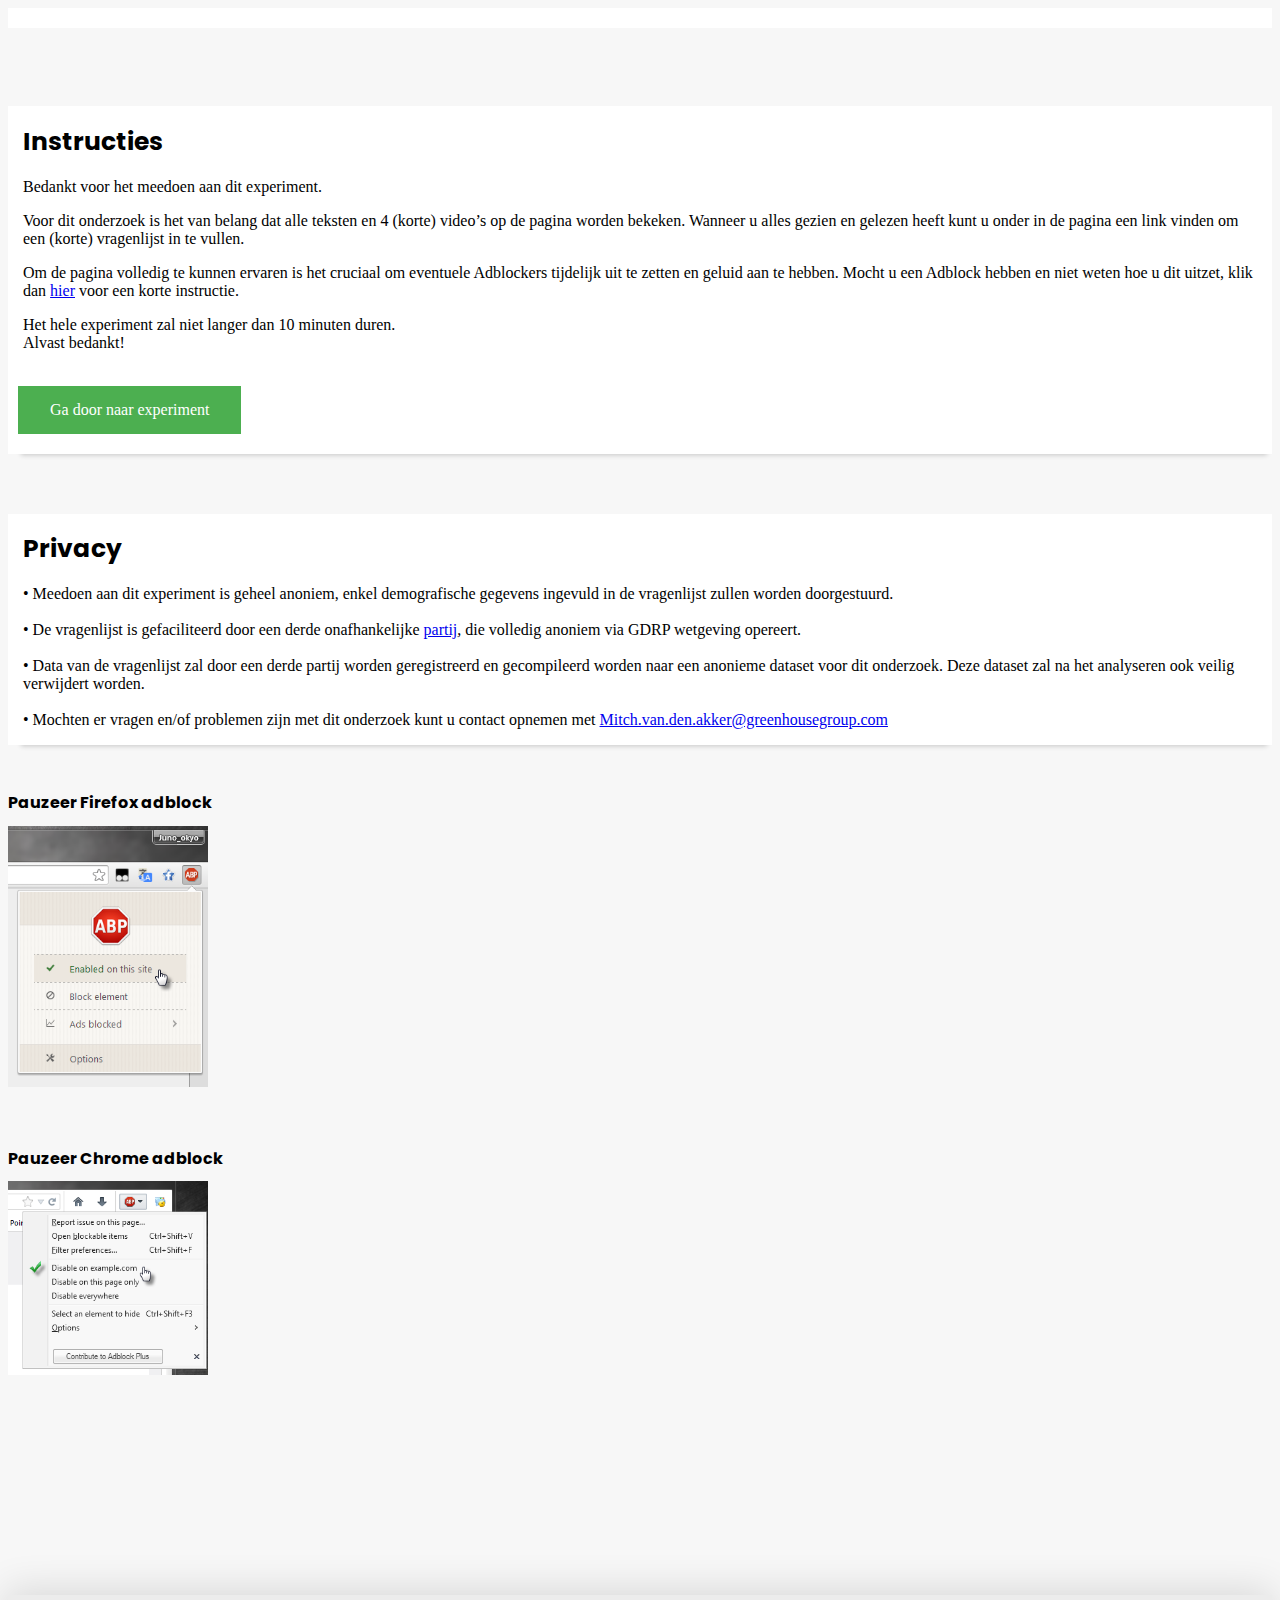
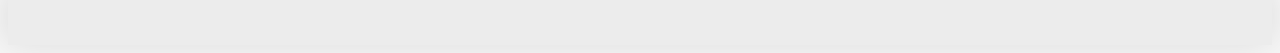
==== commit 828d2006: "Add files via upload" ====
--- a/index.html
+++ b/index.html
@@ -1,112 +1,153 @@
+<!doctype html>
+<html>
+<head>
 
-<!DOCTYPE html>
-<html lang="nl">
-  <head>
-    <meta charset="UTF-8" />
-    <meta http-equiv="X-UA-Compatible" content="IE=edge,chrome=1">
-    <title>Van Gaal denkt dat Oranje in Qatar 'grote kans' op wereldtitel heeft | WK voetbal | NU.nl</title>
-    <link rel="preload" as="image" href="https://media.nu.nl/m/qkdx85waa4nf_wd854/van-gaal-denkt-dat-oranje-in-qatar-grote-kans-op-wereldtitel-heeft.jpg">
-    <meta name="google-site-verification" content="oQsKfEIgPiNMkgU1oDrWYKX6Z5FCFrwmlq3_VK6jlNo" />
-    <meta name="google-site-verification" content="tRpopkLA7bauR1j8Ndzqrf9vyTjq-MEcNXh7MiApp34" />
-    <meta property="fb:pages" content="129383287089484" />
-    <meta name="viewport" content="width=device-width, initial-scale=1.0, maximum-scale=2.0, minimum-scale=1.0, user-scalable=yes" />
-    <meta name="format-detection" content="telephone=yes" />
-    <meta name="apple-mobile-web-app-capable" content="yes" />
-    <meta http-equiv="cleartype" content="on">
-    <meta name="theme-color" content="#1F2544" />
-    <!--[--><link href="https://media.nu.nl" rel="preconnect" crossorigin><!--]-->
-    <meta name="DC.date.issued" content="2022-11-11" />
-<meta name="description" content="Louis van Gaal legt de lat hoog voor het Nederlands elftal in de aanloop naar het WK in Qatar. De bondscoach noemt de wereldtitel de doelstelling en ziet dat met zijn vrijdag gepresenteerde selectie als een realistisch doel." />
-<meta name="keywords" content="Oranje, Louis van Gaal, Voetbal, WK voetbal" />
-<meta name="robots" content="index,follow,max-snippet:-1,max-image-preview:large,max-video-preview:5" />
-<meta name="article:published_time" content="2022-11-11T15:11:24+01:00" />
-<meta name="article:updated_time" content="2022-11-11T15:11:25+01:00" />
+		<link rel="icon" type="image/png" sizes="32x32" href="Images/favicon-32x32.png">
+<link rel="icon" type="image/png" sizes="16x16" href="Images/favicon-16x16.png">
+	<link rel="icon" href="Images/favicon.ico" type="image/x-icon"/>
+	
+<meta charset="utf-8">
+<title>Video Experiment</title>
 
-    <meta name="twitter:card" content="summary_large_image" />
-<meta name="twitter:description" content="Louis van Gaal legt de lat hoog voor het Nederlands elftal in de aanloop naar het WK in Qatar. De bondscoach noemt de wereldtitel de doelstelling en ziet dat met zijn vrijdag gepresenteerde selectie als een realistisch doel." />
-<meta name="twitter:image" content="https://media.nu.nl/m/qkdx85waa4nf_wd1280/van-gaal-denkt-dat-oranje-in-qatar-grote-kans-op-wereldtitel-heeft-wk-voetbal-nunl.jpg" />
-<meta name="twitter:site" content="@NUnl" />
-<meta name="twitter:title" content="Van Gaal denkt dat Oranje in Qatar 'grote kans' op wereldtitel heeft" />
-<meta name="twitter:url" content="https://www.nu.nl/wk-voetbal/6235530/van-gaal-denkt-dat-oranje-in-qatar-grote-kans-op-wereldtitel-heeft.html" />
+    <meta name="viewport" content="width=device-width, initial-scale=1">
+       
+        <link rel="stylesheet" href="https://maxcdn.bootstrapcdn.com/bootstrap/3.3.6/css/bootstrap.min.css" integrity="sha384-1q8mTJOASx8j1Au+a5WDVnPi2lkFfwwEAa8hDDdjZlpLegxhjVME1fgjWPGmkzs7" crossorigin="anonymous">
+        
+        <link rel="stylesheet" type="text/css" href="https://fonts.googleapis.com/css?family=Oswald">
+     <link rel="stylesheet" type="text/css" href="https://fonts.googleapis.com/css?family=Poppins">
+     <link rel="stylesheet" type="text/css" href="https://fonts.googleapis.com/css?family=Cardo">
+<link href="https://fonts.googleapis.com/css?family=Montserrat:600" rel="stylesheet">
 
-    <meta name="og:description" content="Louis van Gaal legt de lat hoog voor het Nederlands elftal in de aanloop naar het WK in Qatar. De bondscoach noemt de wereldtitel de doelstelling en ziet dat met zijn vrijdag gepresenteerde selectie als een realistisch doel." />
-<meta name="og:image" content="https://media.nu.nl/m/qkdx85waa4nf_wd1280/van-gaal-denkt-dat-oranje-in-qatar-grote-kans-op-wereldtitel-heeft-wk-voetbal-nunl.jpg" />
-<meta name="og:locale" content="nl_NL" />
-<meta name="og:site_name" content="NU" />
-<meta name="og:title" content="Van Gaal denkt dat Oranje in Qatar 'grote kans' op wereldtitel heeft" />
-<meta name="og:type" content="article" />
-<meta name="og:url" content="https://www.nu.nl/wk-voetbal/6235530/van-gaal-denkt-dat-oranje-in-qatar-grote-kans-op-wereldtitel-heeft.html" />
 
-    <link rel="canonical" href="https://www.nu.nl/wk-voetbal/6235530/van-gaal-denkt-dat-oranje-in-qatar-grote-kans-op-wereldtitel-heeft.html" />
-    <script type="application/ld+json">
-      {"@context":"https://schema.org","@graph":[{"@id":"https://www.nu.nl/#website","@type":"WebSite","name":"NU.nl","url":"https://www.nu.nl/","potentialAction":{"@type":"SearchAction","query-input":"required name=search_term_string","target":"/zoeken?q={search_term_string}"},"publisher":{"@id":"https://www.nu.nl/#organization"}},{"headline":"Van Gaal denkt dat Oranje in Qatar 'grote kans' op wereldtitel heeft","url":"https://www.nu.nl/wk-voetbal/6235530/van-gaal-denkt-dat-oranje-in-qatar-grote-kans-op-wereldtitel-heeft.html","datePublished":"2022-11-11T15:11:24+01:00","dateCreated":"2022-11-11T15:11:24+01:00","dateModified":"2022-11-11T15:11:25+01:00","copyrightYear":2022,"articleSection":["wk-voetbal"],"speakable":{"@type":"SpeakableSpecification","xPath":["/html/head/title","/html/head/meta[@name='description']/@content"]},"isAccessibleForFree":true,"author":{"@id":"https://www.nu.nl/#organization"},"mainEntityOfPage":"https://www.nu.nl/wk-voetbal/6235530/van-gaal-denkt-dat-oranje-in-qatar-grote-kans-op-wereldtitel-heeft.html","primaryImageOfPage":"https://media.nu.nl/m/qkdx85waa4nf_wd854/van-gaal-denkt-dat-oranje-in-qatar-grote-kans-op-wereldtitel-heeft.jpg","thumbnailURL":"https://media.nu.nl/m/qkdx85waa4nf_wd854/van-gaal-denkt-dat-oranje-in-qatar-grote-kans-op-wereldtitel-heeft.jpg","image":["https://media.nu.nl/m/qkdx85waa4nf_wd854/van-gaal-denkt-dat-oranje-in-qatar-grote-kans-op-wereldtitel-heeft.jpg","https://media.nu.nl/m/e2exp0pa0tva_wd854/van-gaal-denkt-dat-oranje-in-qatar-grote-kans-op-wereldtitel-heeft.jpg"],"video":[{"@type":"VideoObject","name":"Van Gaal vertelt over belronde met afvallers: 'Sommigen lagen nog op bed'","inLanguage":"nl_NL","uploadDate":"2022-11-11T12:19:20+01:00","dateModified":"2022-11-11T12:19:20+01:00","contentUrl":"https://content.jwplatform.com/manifests/jf5yRAQz.m3u8","regionsAllowed":"NL","description":"Louis van Gaal vertelde vrijdag tijdens de persconferentie over zijn belronde met de afvallers.","duration":"PT39S","thumbnailUrl":"https://media.nu.nl/m/q1nx2ufaieu9_wd1280/van-gaal-vertelt-over-belronde-met-afvallers-sommigen-lagen-nog-op-bed.jpg"}],"inLanguage":"nl-NL","relatedLink":["https://www.nu.nl/wk-voetbal/6235513/van-gaal-legt-passeren-cillessen-uit-hij-is-de-laatste-weken-niet-in-vorm.html","https://www.nu.nl/wk-voetbal/6235430/spanje-zonder-ramos-en-thiago-naar-wk-tadic-in-definitieve-selectie-servie.html","https://www.nu.nl/296581/video/van-gaal-over-passeren-cillessen-logisch-dat-hij-teleurgesteld-is.html","https://www.nu.nl/wk-voetbal/6235514/memphis-niet-in-basis-tegen-senegal-janssen-waarschijnlijk-zijn-vervanger.html","https://www.nu.nl/voetbal/6235460/sc-cambuur-strikt-trainer-ultee-als-opvolger-van-henk-de-jong.html"],"articleBody":"Van Gaal denkt dat Oranje in Qatar 'grote kans' op wereldtitel heeft\nLouis van Gaal legt de lat hoog voor het Nederlands elftal in de aanloop naar het WK in Qatar. De bondscoach noemt de wereldtitel de doelstelling en ziet dat met zijn vrijdag gepresenteerde selectie als een realistisch doel.\n\"Wij maken een grote kans om wereldkampioen te worden\", zei Van Gaal vrijdag op zijn persconferentie in Zeist, waar hij een toelichting gaf op de 26-koppige WK-selectie. \"Dat vind ik een realistische doelstelling. Er zijn weinig bondscoaches die zich zo durven uit te spreken, maar ik doe dat wel.\"\nAcht jaar geleden was de wereldtitel ook het doel van Van Gaal op het WK in Brazili&#235;, dat voor Oranje eindigde met een verdienstelijke bronzen medaille in de troostfinale tegen Brazili&#235;. Volgens de bondscoach is de huidige selectie op bepaalde punten beter dan die van 2014.\n\"De gemiddelde kwaliteit van deze groep is veel hoger dan de gemiddelde kwaliteit in 2014. Maar acht jaar geleden was de creatieve kwaliteit individueel hoger. Dat had te maken met Robin van Persie, Arjen Robben en Wesley Sneijder.\"\n'Brazili&#235; en Argentini&#235; springen eruit'\nVolgens de bookmakers behoort Oranje niet tot de absolute topfavorieten voor de wereldtitel. Zij geven Argentini&#235; en Brazili&#235; de meeste kans en daar kan Van Gaal zich wel iets bij voorstellen.\n\"Brazili&#235; en Argentini&#235; springen er kwalitatief uit. Frankrijk heeft ook heel veel kwaliteit, al missen de Fransen wat spelers door blessures. Maar qua teamspirit denk ik dat wij zeker een kanshebber zijn. En Duitsland ook.\"\nDe 26 spelers die met Oranje naar Qatar gaan, verzamelen maandag op de KNVB Campus in Zeist. Een dag later vliegt de selectie naar Doha. De eerste WK-wedstrijd van Oranje is op maandag 21 november tegen Senegal.","wordCount":294,"@id":"https://www.nu.nl/wk-voetbal/6235530/van-gaal-denkt-dat-oranje-in-qatar-grote-kans-op-wereldtitel-heeft.html#webpage","isPartOf":{"@id":"https://www.nu.nl/#website"},"breadcrumb":{"@id":"https://www.nu.nl/wk-voetbal/6235530/van-gaal-denkt-dat-oranje-in-qatar-grote-kans-op-wereldtitel-heeft.html#breadcrumb"},"publisher":{"@id":"https://www.nu.nl/#organization"},"copyrightHolder":{"@id":"https://www.nu.nl/#organization"},"subjectOf":{"@id":"https://www.nu.nl/wk-voetbal/6235530/van-gaal-denkt-dat-oranje-in-qatar-grote-kans-op-wereldtitel-heeft.html#destination"},"@type":["NewsArticle","WebPage"]},{"@id":"https://www.nu.nl/wk-voetbal/6235530/van-gaal-denkt-dat-oranje-in-qatar-grote-kans-op-wereldtitel-heeft.html#breadcrumb","@type":"BreadcrumbList","itemListElement":[{"@type":"ListItem","item":{"@id":"https://www.nu.nl/","@type":"WebPage","name":"NU.nl","url":"https://www.nu.nl/"},"position":1},{"@type":"ListItem","item":{"@id":"https://www.nu.nl/wk-voetbal","@type":"WebPage","name":"WK voetbal","url":"https://www.nu.nl/wk-voetbal"},"position":2},{"@type":"ListItem","item":{"@id":"https://www.nu.nl/wk-voetbal/6235530/van-gaal-denkt-dat-oranje-in-qatar-grote-kans-op-wereldtitel-heeft.html","@type":"WebPage","name":"Van Gaal denkt dat Oranje in Qatar 'grote kans' op wereldtitel heeft","url":"https://www.nu.nl/wk-voetbal/6235530/van-gaal-denkt-dat-oranje-in-qatar-grote-kans-op-wereldtitel-heeft.html"},"position":3}]},{"@id":"https://www.nu.nl/#organization","@type":"Organization","name":"NU.nl","address":{"@id":"https://www.nu.nl/#primary-location-address"},"areaServed":{"@type":"Country","name":"NL","sameAs":"http://nl.dbpedia.org/resource/Nederland"},"brand":{"@id":"https://www.nu.nl/#organization"},"contactPoint":[{"@type":"ContactPoint","contactType":"customer service","hoursAvailable":{"@type":"OpeningHoursSpecification","opens":"8:30","closes":"17:00","dayOfWeek":["Monday","Tuesday","Wednesday","Thursday","Friday"]},"email":"contact@nu.nl"}],"founders":[{"@type":"Person","name":"Kees Zegers"},{"@type":"Person","name":"Sacha Prins"},{"@type":"Person","name":"Merien ten Houten"},{"@type":"Person","name":"Robert Klep"}],"foundingDate":"1999","foundinglocation":{"@type":"Place","address":{"@type":"PostalAddress","addressLocality":"Amsterdam"}},"logo":{"@id":"https://www.nu.nl/#logo"},"image":{"@id":"https://www.nu.nl/#logo"},"location":{"@id":"https://www.nu.nl/#primary-location"},"memberOf":{"@id":"https://www.dpgmedia.nl/#organization"},"sameAs":["https://nl.wikipedia.org/wiki/NU.nl","https://dbpedia.org/page/NU.nl","https://twitter.com/NUnl","https://www.facebook.com/nu.nl/","https://www.linkedin.com/company/697052/","https://www.wikidata.org/wiki/Q2183577"],"serviceArea":{"@type":"Country","name":"The Netherlands"},"url":"https://www.nu.nl/"},{"@id":"https://www.nu.nl/#primary-location","@type":"Place","address":{"@id":"https://www.nu.nl/#primary-location-address","addressCountry":"Nederland","addressLocality":"Hoofddorp","addressRegion":"Noord Holland","image":{"@id":"https://www.nu.nl/#primary-location-image"},"postalCode":"2132 JL","streetAddress":"Capellalaan 65"},"geo":{"@type":"GeoCoordinates","latitude":"52.2925828","longitude":"4.7042353"},"image":{"@id":"https://www.nu.nl/#primary-location-image","@type":"ImageObject","caption":"NU.nl","url":"https://www.nu.nl/static/img/atoms/images/favicon/schema_org.png","height":{"@type":"QuantitativeValue","unitCode":"E37","value":"192"},"width":{"@type":"QuantitativeValue","unitCode":"E37","value":"192"}},"openingHoursSpecification":[{"@type":"OpeningHoursSpecification","closes":"17:00:00","dayOfWeek":"http://schema.org/Monday","opens":"09:00:00"},{"@type":"OpeningHoursSpecification","closes":"17:00:00","dayOfWeek":"http://schema.org/Tuesday","opens":"09:00:00"},{"@type":"OpeningHoursSpecification","closes":"17:00:00","dayOfWeek":"http://schema.org/Wednesday","opens":"09:00:00"},{"@type":"OpeningHoursSpecification","closes":"17:00:00","dayOfWeek":"http://schema.org/Thursday","opens":"09:00:00"},{"@type":"OpeningHoursSpecification","closes":"17:00:00","dayOfWeek":"http://schema.org/Friday","opens":"09:00:00"}]},{"@id":"https://www.nu.nl/#logo","@type":"ImageObject","caption":"NU.nl","url":"https://www.nu.nl/static/img/atoms/images/favicon/schema_org.png","height":{"@type":"QuantitativeValue","unitCode":"E37","value":192},"width":{"@type":"QuantitativeValue","unitCode":"E37","value":192}},{"@id":"https://www.dpgmedia.nl/#organization","@type":"Organization","name":"DPG Media","address":{"@id":"https://www.dpgmedia.nl/#primary-location-address"},"areaServed":[{"@type":"Country","name":"NL","sameAs":"http://nl.dbpedia.org/resource/Nederland"},{"@type":"Country","name":"BE","sameAs":"http://nl.dbpedia.org/resource/Belgie"}],"brand":{"@id":"https://www.dpgmedia.nl/#organization"},"foundingDate":"1995","foundinglocation":{"@type":"Place","address":{"@type":"PostalAddress","addressLocality":"Amsterdam"}},"logo":{"@id":"https://www.dpgmedia.nl/#primary-location-image"},"image":{"@id":"https://www.dpgmedia.nl/#primary-location-image"},"location":{"@id":"https://www.dpgmedia.nl/#primary-location"},"memberOf":{"@id":"https://www.dpgmedia.nl/#organization"},"sameAs":["https://nl.wikipedia.org/wiki/DPG_Media","https://dbpedia.org/page/DPG_Media","https://www.wikidata.org/wiki/Q63020424","https://twitter.com/dpgmedianl","https://twitter.com/dpgmedia_nl","https://www.facebook.com/dpgmedianl/","https://www.kvk.nl/orderstraat/product-kiezen/?kvknummer=341729060008"],"serviceArea":[{"@type":"Country","name":"The Netherlands"},{"@type":"Country","name":"Belgium"}],"telephone":"+31 20 56 29 111","url":"https://www.dpgmedia.nl/"},{"@id":"https://www.dpgmedia.nl/#primary-location","@type":"Place","address":{"@id":"https://www.dpgmedia.nl/#primary-location-address","addressCountry":"Nederland","addressLocality":"Amsterdam","addressRegion":"Noord Holland","image":{"@id":"https://www.dpgmedia.nl/#primary-location-image"},"postalCode":"1018 LL","streetAddress":"Jacob Bontiusplaats 9"},"geo":{"@type":"GeoCoordinates","latitude":"52.3712743","longitude":"4.925683"},"image":{"@id":"https://www.dpgmedia.nl/#primary-location-image","@type":"ImageObject","caption":"DPG Media","url":"https://www.dpgmedia.nl/app/uploads/2019/09/dpgmedia-logo-rgb-300x158.png","height":{"@type":"QuantitativeValue","unitCode":"E37","value":"300"},"width":{"@type":"QuantitativeValue","unitCode":"E37","value":"158"}}}]}
-    </script>
-    <link rel="apple-touch-icon" sizes="57x57" href="/favicon/apple-touch-icon-57x57.png" />
-    <link rel="apple-touch-icon" sizes="60x60" href="/favicon/apple-touch-icon-60x60.png" />
-    <link rel="apple-touch-icon" sizes="72x72" href="/favicon/apple-touch-icon-72x72.png" />
-    <link rel="apple-touch-icon" sizes="76x76" href="/favicon/apple-touch-icon-76x76.png" />
-    <link rel="apple-touch-icon" sizes="114x114" href="/favicon/apple-touch-icon-114x114.png" />
-    <link rel="apple-touch-icon" sizes="120x120" href="/favicon/apple-touch-icon-120x120.png" />
-    <link rel="apple-touch-icon" sizes="144x144" href="/favicon/apple-touch-icon-144x144.png" />
-    <link rel="apple-touch-icon" sizes="152x152" href="/favicon/apple-touch-icon-152x152.png" />
-    <link rel="apple-touch-icon" sizes="180x180" href="/favicon/apple-touch-icon-180x180.png" />
-    <link rel="icon" type="image/svg+xml" href="/favicon/nu_logo.svg?v=1" sizes="any" />
-    <link rel="icon" type="image/png" href="/favicon/favicon-16x16.png" sizes="16x16" />
-    <link rel="icon" type="image/png" href="/favicon/favicon-32x32.png" sizes="32x32" />
-    <link rel="icon" type="image/png" href="/favicon/favicon-96x96.png" sizes="96x96" />
-    <link rel="icon" type="image/png" href="/favicon/android-chrome-192x192.png" sizes="192x192" />
-    <link rel="shortcut icon" href="/favicon/favicon.ico" />
-    
-    <script type="module" crossorigin src="/assets/index.27497fe3.js"></script>
-    <!-- <link rel="stylesheet" href="/assets/index.d96b20ed.css"> -->
-    <link href="thesisbartnu.css" rel="stylesheet" type="text/css">
-  </head>
+<link href="style.css" rel="stylesheet" type="text/css">
+	
+	
+	
+	
+<!-- Global site tag (gtag.js) - Google Analytics -->
+<script async src="https://www.googletagmanager.com/gtag/js?id=UA-139353152-1"></script>
+<script>
+window.dataLayer = window.dataLayer || [];
+function gtag(){dataLayer.push(arguments);}
+gtag('js', new Date());
 
-  <body>
-    <!-- Google Tag Manager (noscript) -->
-    <noscript>
-      <iframe
-        src="https://www.googletagmanager.com/ns.html?id=GTM-TWLG4MQ"
-        height="0"
-        width="0"
-        style="display: none; visibility: hidden"
-      ></iframe>
-    </noscript>
-    <!-- End Google Tag Manager (noscript) -->
+gtag('config', 'UA-139353152-1', { 'optimize_id': 'GTM-WMQTK4T'});
+</script>
+	
+	
+	
+</head>
 
-    <div id="app" class="app-root"><div id="app__container" class="app-wrapper"><div class="modal-layer"><div style="display:none;" class="modal-layer__stack" content="nosnippet"><div class="modal-layer__shade"></div></div><div class="modal-layer__page-behind"><!--[--><!--[--><nav class="main-nav main-nav--is-sticky" data-nosnippet><div class="main-nav__wrapper"><a href="/" class="main-nav__logo"><i class="icon main-nav__logo__img" data-category="navigation" data-action="logo" data-event><svg xmlns="http://www.w3.org/2000/svg" width="26" height="26" viewBox="0 0 24 24" aria-labelledby="Logo NU.nl" alt="Logo NU.nl" role="presentation" style="width: 26px; height: 26px;"><title lang="nl">Logo NU.nl</title><g><!--[--><g><defs id="defs22"></defs><g id="g16" fill="none" fill-rule="evenodd" transform="matrix(0.18750057,0,0,0.18750057,-3.648e-5,-1.3023029e-4)"><path id="path2" d="m 57.139,9.846 c 24.291,0 44.843,16.035 51.675,38.106 C 101,49.123 95.002,55.85 95.002,64 c 0,8.151 5.997,14.879 13.812,16.046 -6.832,22.073 -27.384,38.108 -51.675,38.108 C 27.268,118.154 3.048,93.907 3.048,64 3.048,34.09 27.268,9.846 57.139,9.846 Z" fill="#020051"></path><path id="path4" d="m 57.139,8.322 c 24.545,0 45.976,16.065 53.13,39.18 l 0.526,1.694 -1.755,0.263 A 14.703,14.703 0 0 0 96.526,64 c 0,7.31 5.358,13.471 12.513,14.54 l 1.756,0.262 -0.525,1.695 c -7.155,23.117 -28.586,39.182 -53.131,39.182 -30.714,0 -55.615,-24.93 -55.615,-55.678 0,-30.75 24.9,-55.678 55.615,-55.678 z" stroke="#ffffff" stroke-width="3.04761"></path><path id="path6" d="m 97.908,63.76 c 0,-7.474 6.057,-13.54 13.522,-13.54 7.464,0 13.522,6.065 13.522,13.54 0,7.474 -6.058,13.538 -13.522,13.538 -7.465,0 -13.522,-6.064 -13.522,-13.538 z" fill="#b50c16"></path><path id="path8" d="m 96.384,63.76 c 0,-8.316 6.739,-15.063 15.046,-15.063 8.307,0 15.046,6.747 15.046,15.063 0,8.315 -6.74,15.062 -15.045,15.062 -8.308,0 -15.047,-6.747 -15.047,-15.062 z" stroke="#ffffff" stroke-width="3.04761"></path><path id="path10" d="m 19.601,42.236 c 0,-0.823 0.832,-1.717 1.668,-1.717 h 31.83 c 0.878,0 1.452,0.865 1.452,1.717 v 43.729 c 0,0.83 -0.471,1.516 -1.452,1.516 H 40.19 c -0.86,0 -1.273,-0.603 -1.273,-1.516 v -32.54 c 0,-2.27 -3.68,-2.215 -3.68,0.01 v 32.53 c 0,0.883 -0.708,1.516 -1.5,1.516 H 21.27 c -0.89,0 -1.668,-0.592 -1.668,-1.516 z m 38.63,43.816 c 0,0.822 0.137,1.429 0.971,1.429 h 31.832 c 0.879,0 1.226,-0.578 1.226,-1.429 V 42.323 c 0,-0.83 -0.246,-1.804 -1.226,-1.804 H 78.125 c -0.862,0 -1.5,0.89 -1.5,1.804 v 32.539 c 0,2.272 -3.679,2.215 -3.679,-0.01 V 42.323 c 0,-0.883 -0.484,-1.804 -1.275,-1.804 H 59.202 c -0.888,0 -0.972,0.88 -0.972,1.804 z" fill="#ffffff"></path><g id="g14" fill="#ffffff"><path id="path12" d="m 112.922,69.22 h -2.091 v -4.038 c 0,-0.854 -0.045,-1.405 -0.134,-1.654 a 1.154,1.154 0 0 0 -0.439,-0.588 1.226,1.226 0 0 0 -0.722,-0.209 c -0.362,0 -0.687,0.1 -0.974,0.298 a 1.52,1.52 0 0 0 -0.596,0.79 c -0.104,0.328 -0.156,0.933 -0.156,1.817 v 3.583 h -2.09 v -7.91 h 1.941 v 1.162 c 0.69,-0.894 1.558,-1.341 2.605,-1.341 0.46,0 0.882,0.084 1.264,0.253 0.382,0.164 0.67,0.375 0.864,0.633 0.198,0.258 0.334,0.551 0.409,0.88 0.08,0.327 0.119,0.796 0.119,1.407 v 4.916 m 2.128,0.001 V 58.298 h 2.09 v 10.92 h -2.09"></path></g></g></g><!--]--></g></svg></i><span class="main-nav__logo__brand app-hide--d">NU.nl</span></a><div class="main-nav__tools"><button class="app-button app-button--cta main-nav__tools__tool"><!--[--><i class="icon main-nav__tools__tool__icon icon--24"><svg xmlns="http://www.w3.org/2000/svg" width="24" height="24" viewBox="0 0 24 24" aria-labelledby="Wissel kleurenschema" alt="Wissel kleurenschema" role="presentation" style="width: 24px; height: 24px;"><title lang="nl">Wissel kleurenschema</title><g><!--[--><g fill="none" fill-rule="evenodd"><path d="M0 0h24v24H0z"></path><rect width="1" height="3" x="12" fill="currentColor" rx=".5"></rect><rect width="1" height="3" x="12" y="21" fill="currentColor" rx=".5"></rect><rect width="1" height="3" x="22" y="10.5" fill="currentColor" rx=".5" transform="rotate(90 22.5 12)"></rect><rect width="1" height="3" x="1" y="10.5" fill="currentColor" rx=".5" transform="rotate(90 1.5 12)"></rect><rect width="1" height="3" x="19" y="3" fill="currentColor" rx=".5" transform="rotate(-135 19.5 4.5)"></rect><rect width="1" height="3" x="19" y="18" fill="currentColor" rx=".5" transform="rotate(135 19.5 19.5)"></rect><rect width="1" height="3" x="4" y="3" fill="currentColor" rx=".5" transform="scale(1 -1) rotate(45 15.37 0)"></rect><rect width="1" height="3" x="4" y="18" fill="currentColor" rx=".5" transform="scale(1 -1) rotate(-45 -42.57 0)"></rect><circle cx="12" cy="12" r="6.5" stroke="currentColor"></circle><path fill="currentColor" stroke="currentColor" d="M12.5 18.48V5.52a6.5 6.5 0 010 12.96z"></path></g><!--]--></g></svg></i><!--]--></button><button class="app-button app-button--cta main-nav__tools__tool account-trigger" data-nosnippet><!--[--><i class="icon account-trigger__icon icon--24"><svg xmlns="http://www.w3.org/2000/svg" width="24" height="24" viewBox="0 0 24 24" aria-labelledby="Gebruiker-icoon" alt="Gebruiker-icoon" role="presentation" style="width: 24px; height: 24px;"><title lang="nl">Gebruiker-icoon</title><g><!--[--><g fill-rule="evenodd" clip-rule="evenodd" fill="currentColor"><path d="M15.338 15.443c-.286-.136-.482-.226-.509-.238a.505.505 0 0 0-.678.276.549.549 0 0 0 .264.71l.125.057c.236-.297.504-.566.798-.805zm-1.906 3.615h-8.02c-.17 0-.333-.19-.366-.306-.057-.194.056-.616.595-.995.74-.518 2.806-1.472 2.996-1.56a.549.549 0 0 0 .28-.716.508.508 0 0 0-.68-.276c-.112.05-2.324 1.068-3.17 1.66-.831.58-1.227 1.445-1.007 2.2.167.576.664.935 1.294.935h8.088a5.217 5.217 0 0 1-.009-.942zM15.652 10.453c0 2.367-1.853 4.303-4.119 4.303-2.264 0-4.118-1.936-4.118-4.303V8.302C7.415 5.937 9.269 4 11.533 4c2.266 0 4.12 1.937 4.12 4.302zm-4.119-5.378c-1.703 0-3.088 1.448-3.088 3.227v2.151c0 1.78 1.385 3.227 3.088 3.227 1.704 0 3.09-1.447 3.09-3.227V8.302c0-1.779-1.387-3.227-3.09-3.227Z"></path></g><!--]--></g></svg></i><a class="main-nav__tools__tool__label"> Inloggen </a><!----><!----><!--]--></button></div><ul class="main-nav__main"><!--[--><li class="app-nav-item app-hide--d"><a class="branded branded--default app-nav-item__link" title="Voorpagina" href="/" data-category="navigation" data-action="main-menu" data-label="Voorpagina">Voorpagina</a><!--[--><!--]--></li><li class="app-nav-item"><a class="branded branded--default app-nav-item__link" title="Net binnen" href="/net-binnen" data-category="navigation" data-action="main-menu" data-label="Net binnen">Net binnen</a><!--[--><!--]--></li><li class="app-nav-item app-hide--d"><a class="branded branded--default app-nav-item__link" title="Populair" href="/meest-gelezen" data-category="navigation" data-action="main-menu" data-label="Populair">Populair</a><!--[--><!--]--></li><li class="app-nav-item app-hide--m"><a class="branded branded--default app-nav-item__link" title="Algemeen" href="/algemeen" data-category="navigation" data-action="main-menu" data-label="Algemeen">Algemeen</a><!--[--><!--]--></li><li class="app-nav-item app-hide--m"><a class="branded branded--nuzakelijk app-nav-item__link" title="Economie" href="/economie" data-category="navigation" data-action="main-menu" data-label="Economie">Economie</a><!--[--><!--]--></li><li class="app-nav-item app-hide--m"><a class="branded branded--nusport app-nav-item__link" title="Sport" href="/sport" data-category="navigation" data-action="main-menu" data-label="Sport">Sport</a><!--[--><!--]--></li><li class="app-nav-item app-hide--m"><a class="branded branded--nutech app-nav-item__link" title="Tech" href="/tech" data-category="navigation" data-action="main-menu" data-label="Tech">Tech</a><!--[--><!--]--></li><li class="app-nav-item app-hide--m"><a class="branded branded--nuuit app-nav-item__link" title="Media en Cultuur" href="/entertainment" data-category="navigation" data-action="main-menu" data-label="Media en Cultuur">Media en Cultuur</a><!--[--><!--]--></li><li class="app-nav-item app-hide--m"><a class="branded branded--nuentertainment app-nav-item__link" title="Achterklap" href="/achterklap" data-category="navigation" data-action="main-menu" data-label="Achterklap">Achterklap</a><!--[--><!--]--></li><li class="app-nav-item app-hide--m"><a class="branded branded--default app-nav-item__link" title="Shop" href="/nushop-adverteerder" data-category="navigation" data-action="main-menu" data-label="Shop">Shop</a><!--[--><!--]--></li><!--]--><li class="app-nav-item"><button class="app-button app-button--cta app-nav-item__cta app-button--show-more" title="Meer" data-category="navigation" data-action="main-menu" data-label="meer"><!--[--><span class="app-nav-item__cta__label">Meer <i class="icon icon--16"><svg xmlns="http://www.w3.org/2000/svg" viewBox="0 0 24 24" width="16" height="16"><path fill="currentColor" d="M7.41 8.58L12 13.17l4.59-4.59L18 10l-6 6-6-6 1.41-1.42z"></path></svg></i></span><!--]--></button></li></ul></div><div class="main-nav__dropdown"><ul class="main-nav__sub"><!--[--><li class="app-nav-item nav-item-group"><a class="branded branded--default app-nav-item__link" title="Voorpagina" href="/voorpagina" data-category="navigation" data-action="dropdown-menu" data-label="Voorpagina">Voorpagina</a><!--[--><ul><!--[--><li class="app-nav-item"><a class="branded branded--default app-nav-item__link" title="Net binnen" href="/net-binnen" data-category="navigation" data-action="dropdown-menu" data-label="Net binnen">Net binnen</a><!--[--><!--]--></li><li class="app-nav-item"><a class="branded branded--default app-nav-item__link" title="Meest gelezen" href="/meest-gelezen" data-category="navigation" data-action="dropdown-menu" data-label="Meest gelezen">Meest gelezen</a><!--[--><!--]--></li><li class="app-nav-item"><a class="branded branded--default app-nav-item__link" title="Oorlog in Oekraïne" href="/spanningen-oekraine" data-category="navigation" data-action="dropdown-menu" data-label="Oorlog in Oekraïne">Oorlog in Oekraïne</a><!--[--><!--]--></li><li class="app-nav-item"><a class="branded branded--default app-nav-item__link" title="Binnenland" href="/binnenland" data-category="navigation" data-action="dropdown-menu" data-label="Binnenland">Binnenland</a><!--[--><!--]--></li><li class="app-nav-item"><a class="branded branded--default app-nav-item__link" title="Buitenland" href="/buitenland" data-category="navigation" data-action="dropdown-menu" data-label="Buitenland">Buitenland</a><!--[--><!--]--></li><li class="app-nav-item"><a class="branded branded--default app-nav-item__link" title="Algemeen" href="/algemeen" data-category="navigation" data-action="dropdown-menu" data-label="Algemeen">Algemeen</a><!--[--><!--]--></li><li class="app-nav-item"><a class="branded branded--default app-nav-item__link" title="Politiek" href="/politiek" data-category="navigation" data-action="dropdown-menu" data-label="Politiek">Politiek</a><!--[--><!--]--></li><li class="app-nav-item"><a class="branded branded--default app-nav-item__link" title="Video" href="/videos" data-category="navigation" data-action="dropdown-menu" data-label="Video">Video</a><!--[--><!--]--></li><li class="app-nav-item"><a class="branded branded--default app-nav-item__link" title="Podcast" href="/podcast" data-category="navigation" data-action="dropdown-menu" data-label="Podcast">Podcast</a><!--[--><!--]--></li><li class="app-nav-item"><a class="branded branded--default app-nav-item__link" title="Weer" href="/weer" data-category="navigation" data-action="dropdown-menu" data-label="Weer">Weer</a><!--[--><!--]--></li><li class="app-nav-item"><a class="branded branded--default app-nav-item__link" title="Nieuws uit jouw regio" href="/regio" data-category="navigation" data-action="dropdown-menu" data-label="Nieuws uit jouw regio">Nieuws uit jouw regio</a><!--[--><!--]--></li><!--]--></ul><!--]--></li><li class="app-nav-item nav-item-group"><a class="branded branded--nuzakelijk app-nav-item__link" title="Economie" href="/economie" data-category="navigation" data-action="dropdown-menu" data-label="Economie">Economie</a><!--[--><ul><!--[--><li class="app-nav-item"><a class="branded branded--nuzakelijk app-nav-item__link" title="Klimaat" href="/klimaat" data-category="navigation" data-action="dropdown-menu" data-label="Klimaat">Klimaat</a><!--[--><!--]--></li><li class="app-nav-item"><a class="branded branded--nuzakelijk app-nav-item__link" title="Wonen" href="/wonen" data-category="navigation" data-action="dropdown-menu" data-label="Wonen">Wonen</a><!--[--><!--]--></li><li class="app-nav-item"><a class="branded branded--nuzakelijk app-nav-item__link" title="Geld" href="/geldzaken" data-category="navigation" data-action="dropdown-menu" data-label="Geld">Geld</a><!--[--><!--]--></li><li class="app-nav-item"><a class="branded branded--nuzakelijk app-nav-item__link" title="Werk" href="/werk" data-category="navigation" data-action="dropdown-menu" data-label="Werk">Werk</a><!--[--><!--]--></li><li class="app-nav-item"><a class="branded branded--nuzakelijk app-nav-item__link" title="Ondernemen" href="/ondernemen" data-category="navigation" data-action="dropdown-menu" data-label="Ondernemen">Ondernemen</a><!--[--><!--]--></li><li class="app-nav-item"><a class="branded branded--nuzakelijk app-nav-item__link" title="Brexit" href="/brexit" data-category="navigation" data-action="dropdown-menu" data-label="Brexit">Brexit</a><!--[--><!--]--></li><li class="app-nav-item"><a class="branded branded--nuzakelijk app-nav-item__link" title="Auto" href="/auto" data-category="navigation" data-action="dropdown-menu" data-label="Auto">Auto</a><!--[--><!--]--></li><li class="app-nav-item"><a class="branded branded--nuzakelijk app-nav-item__link" title="Aandelen" href="/aandelen" data-category="navigation" data-action="dropdown-menu" data-label="Aandelen">Aandelen</a><!--[--><!--]--></li><li class="app-nav-item"><a class="branded branded--nuzakelijk app-nav-item__link" title="Verkeer" href="/verkeer" data-category="navigation" data-action="dropdown-menu" data-label="Verkeer">Verkeer</a><!--[--><!--]--></li><!--]--></ul><!--]--></li><li class="app-nav-item nav-item-group"><a class="branded branded--nusport app-nav-item__link" title="Sport" href="/sport" data-category="navigation" data-action="dropdown-menu" data-label="Sport">Sport</a><!--[--><ul><!--[--><li class="app-nav-item"><a class="branded branded--nusport app-nav-item__link" title="Voetbal" href="/voetbal" data-category="navigation" data-action="dropdown-menu" data-label="Voetbal">Voetbal</a><!--[--><!--]--></li><li class="app-nav-item"><a class="branded branded--nusport app-nav-item__link" title="Formule 1" href="/formule-1" data-category="navigation" data-action="dropdown-menu" data-label="Formule 1">Formule 1</a><!--[--><!--]--></li><li class="app-nav-item"><a class="branded branded--nusport app-nav-item__link" title="Scorebord" href="/live/voetbal/" data-category="navigation" data-action="dropdown-menu" data-label="Scorebord">Scorebord</a><!--[--><!--]--></li><li class="app-nav-item"><a class="branded branded--nusport app-nav-item__link" title="Sportspellen" href="/sportspellen" data-category="navigation" data-action="dropdown-menu" data-label="Sportspellen">Sportspellen</a><!--[--><!--]--></li><!--]--></ul><!--]--></li><li class="app-nav-item nav-item-group"><a class="branded branded--nutech app-nav-item__link" title="Tech" href="/tech" data-category="navigation" data-action="dropdown-menu" data-label="Tech">Tech</a><!--[--><ul><!--[--><li class="app-nav-item"><a class="branded branded--nutech app-nav-item__link" title="Games" href="/games" data-category="navigation" data-action="dropdown-menu" data-label="Games">Games</a><!--[--><!--]--></li><li class="app-nav-item"><a class="branded branded--nutech app-nav-item__link" title="Reviews" href="/reviews" data-category="navigation" data-action="dropdown-menu" data-label="Reviews">Reviews</a><!--[--><!--]--></li><li class="app-nav-item"><a class="branded branded--nutech app-nav-item__link" title="Achtergrond" href="/tech-achtergrond" data-category="navigation" data-action="dropdown-menu" data-label="Achtergrond">Achtergrond</a><!--[--><!--]--></li><!--]--></ul><!--]--></li><li class="app-nav-item nav-item-group"><a class="branded branded--nuuit app-nav-item__link" title="Media en Cultuur" href="/entertainment" data-category="navigation" data-action="dropdown-menu" data-label="Media en Cultuur">Media en Cultuur</a><!--[--><ul><!--[--><li class="app-nav-item"><a class="branded branded--nuentertainment app-nav-item__link" title="Films en series" href="/film" data-category="navigation" data-action="dropdown-menu" data-label="Films en series">Films en series</a><!--[--><!--]--></li><li class="app-nav-item"><a class="branded branded--nuentertainment app-nav-item__link" title="Muziek" href="/muziek" data-category="navigation" data-action="dropdown-menu" data-label="Muziek">Muziek</a><!--[--><!--]--></li><li class="app-nav-item"><a class="branded branded--nuentertainment app-nav-item__link" title="Boek en cultuur" href="/cultuur-overig" data-category="navigation" data-action="dropdown-menu" data-label="Boek en cultuur">Boek en cultuur</a><!--[--><!--]--></li><li class="app-nav-item"><a class="branded branded--nuentertainment app-nav-item__link" title="Media" href="/media" data-category="navigation" data-action="dropdown-menu" data-label="Media">Media</a><!--[--><!--]--></li><li class="app-nav-item"><a class="branded branded--nuentertainment app-nav-item__link" title="Achterklap" href="/achterklap" data-category="navigation" data-action="dropdown-menu" data-label="Achterklap">Achterklap</a><!--[--><!--]--></li><li class="app-nav-item"><a class="branded branded--nuuit app-nav-item__link" title="Koningshuis" href="/koningshuis" data-category="navigation" data-action="dropdown-menu" data-label="Koningshuis">Koningshuis</a><!--[--><!--]--></li><li class="app-nav-item"><a class="branded branded--nuentertainment app-nav-item__link" title="TV gids" href="/tvgids" data-category="navigation" data-action="dropdown-menu" data-label="TV gids">TV gids</a><!--[--><!--]--></li><!--]--></ul><!--]--></li><li class="app-nav-item nav-item-group"><a class="branded branded--nuoverig app-nav-item__link" title="Overig" href="/overig" data-category="navigation" data-action="dropdown-menu" data-label="Overig">Overig</a><!--[--><ul><!--[--><li class="app-nav-item"><a class="branded branded--nuoverig app-nav-item__link" title="Het Woord" href="/het-woord" data-category="navigation" data-action="dropdown-menu" data-label="Het Woord">Het Woord</a><!--[--><!--]--></li><li class="app-nav-item"><a class="branded branded--nuoverig app-nav-item__link" title="Kind &amp; Gezin" href="/kind-gezin" data-category="navigation" data-action="dropdown-menu" data-label="Kind &amp; Gezin">Kind &amp; Gezin</a><!--[--><!--]--></li><li class="app-nav-item"><a class="branded branded--nuoverig app-nav-item__link" title="Dieren" href="/dieren" data-category="navigation" data-action="dropdown-menu" data-label="Dieren">Dieren</a><!--[--><!--]--></li><li class="app-nav-item"><a class="branded branded--nuoverig app-nav-item__link" title="Eten en drinken" href="/eten-en-drinken" data-category="navigation" data-action="dropdown-menu" data-label="Eten en drinken">Eten en drinken</a><!--[--><!--]--></li><li class="app-nav-item"><a class="branded branded--nuoverig app-nav-item__link" title="Gezondheid" href="/gezondheid" data-category="navigation" data-action="dropdown-menu" data-label="Gezondheid">Gezondheid</a><!--[--><!--]--></li><li class="app-nav-item"><a class="branded branded--nuoverig app-nav-item__link" title="NUcheckt" href="/nucheckt" data-category="navigation" data-action="dropdown-menu" data-label="NUcheckt">NUcheckt</a><!--[--><!--]--></li><li class="app-nav-item"><a class="branded branded--nuoverig app-nav-item__link" title="Opmerkelijk" href="/opmerkelijk" data-category="navigation" data-action="dropdown-menu" data-label="Opmerkelijk">Opmerkelijk</a><!--[--><!--]--></li><li class="app-nav-item"><a class="branded branded--nuoverig app-nav-item__link" title="Thuis" href="/uit" data-category="navigation" data-action="dropdown-menu" data-label="Thuis">Thuis</a><!--[--><!--]--></li><li class="app-nav-item"><a class="branded branded--nuoverig app-nav-item__link" title="Vakantie" href="/vakantie" data-category="navigation" data-action="dropdown-menu" data-label="Vakantie">Vakantie</a><!--[--><!--]--></li><li class="app-nav-item"><a class="branded branded--nuoverig app-nav-item__link" title="Wetenschap" href="/wetenschap" data-category="navigation" data-action="dropdown-menu" data-label="Wetenschap">Wetenschap</a><!--[--><!--]--></li><!--]--></ul><!--]--></li><!--]--><li class="nav-item-group nav-item-group--editorials"><ul><!--[--><li class="app-nav-item"><a class="branded branded--default app-nav-item__link" title="Over NU.nl" href="/over-nu" data-category="navigation" data-action="dropdown-menu" data-label="Over NU.nl">Over NU.nl</a><!--[--><!--]--></li><li class="app-nav-item"><a class="branded branded--default app-nav-item__link" title="NUfolder" href="/nufolder" data-category="navigation" data-action="dropdown-menu" data-label="NUfolder">NUfolder</a><!--[--><!--]--></li><li class="app-nav-item"><a class="branded branded--default app-nav-item__link" title="NUshop" href="/nushop-adverteerder" data-category="navigation" data-action="dropdown-menu" data-label="NUshop">NUshop</a><!--[--><!--]--></li><li class="app-nav-item"><a class="branded branded--default app-nav-item__link" title="Tickets" href="/tickets" data-category="navigation" data-action="dropdown-menu" data-label="Tickets">Tickets</a><!--[--><!--]--></li><!--]--></ul></li></ul></div></nav><main class="branded branded--nusport page-wrapper"><aside class="banner banner--h1 h1"><div id="h1-fixed__slot"></div></aside><aside class="banner banner--v1 v1" id="v1"><div id="v1-fixed__slot"></div></aside><script>if (!window.NU) { window.NU = {}; } var m = 'VerticalShiftSkyScraper'; NU[m] = NU[m] || function (a) { if (!a) return; var d = document, q = 'querySelector', v1 = d[q]('#v1'), c = d[q]('main'), h = 'clientHeight'; if (v1 && c && a + v1[h] < c[h]) { v1.style.marginTop = a + 'px'; } else { v1.style.display = 'none'; } }; </script><header class="topbar"><div class="topbar__date">Dinsdag 15 november 2022 | Het laatste nieuws het eerst op NU.nl <!----></div><div class="topbar__widgets"></div></header><section class="columns"><article class="columns__main"><!--[--><!--[--><!--[--><figure class="image-header-block image-block--stretched"><div class="space-reserver" style="padding-bottom:56.25% !important;"><div class="space-reserver__child"><!--[--><img src="https://media.nu.nl/m/qkdx85waa4nf_wd854/van-gaal-denkt-dat-oranje-in-qatar-grote-kans-op-wereldtitel-heeft.jpg" alt loading="lazy" class="image image-header-block__img" __typename="GenericImage" copyright="ANP" mediaid="qkdx85waa4nf"><!--]--></div></div><h1 class="image-header-block__page-title"><!----> Van Gaal denkt dat Oranje in Qatar &#39;grote kans&#39; op wereldtitel heeft</h1></figure><div class="byline"><!--[--><address class="textblock author">Door Rypke Bakker</address><!--]--></div><hr class="app-divider"><header class="article-meta article-meta--top"><div class="article-meta__static"><!--[--><span class="article-meta__info">11 nov 2022 om 15:11</span><!--]--></div><div class="article-meta__interactive"><a class="app-button app-button--inversed app-button--nowrap branded comments-link article-meta__nujij-link" href="#nujij" data-category="nujij" data-action="go-to-reactions" data-label="via-article_top"><i class="icon comments-link__icon"><svg xmlns="http://www.w3.org/2000/svg" width="15" height="15" viewBox="0 0 24 24" aria-labelledby="nujij comment" alt="nujij comment" role="presentation" style="width: 15px; height: 15px;"><title lang="nl">nujij comment</title><g><!--[--><path fill-rule="evenodd" clip-rule="evenodd" d="M17 15.8H7.1a.6.6 0 0 0-.6.6c0 .3.2.6.6.6h9.7a.6.6 0 0 0 .7-.6.6.6 0 0 0-.7-.6zM7.1 8.9h9.7a.6.6 0 0 0 .7-.6.6.6 0 0 0-.7-.7H7.2a.6.6 0 0 0-.6.7.6.6 0 0 0 .6.6zm11.6 2.8H5.2a.6.6 0 0 0-.6.6c0 .4.3.7.6.7h13.6a.6.6 0 0 0 .7-.7.6.6 0 0 0-.7-.6zm.8 7.8a10.8 10.8 0 0 1-13 1.7 1.4 1.4 0 0 0-1.6.1 6 6 0 0 1-1.7 1l1-1.7a1.4 1.4 0 0 0 0-.8A1.4 1.4 0 0 0 4 19a10.6 10.6 0 0 1 .4-14.6A10.7 10.7 0 0 1 12 1.4c2.9 0 5.5 1 7.6 3a10.5 10.5 0 0 1 3.1 7.6c0 2.8-1.1 5.5-3.1 7.5zm.9-16A12 12 0 0 0 12 .2a12 12 0 0 0-8.5 3.5A12 12 0 0 0 3 20v.1c-.3.8-1 2-2 2.6a.6.6 0 0 0-.2.8c.1.2.4.4.6.4a7 7 0 0 0 4.3-1.5.6.6 0 0 0 .1 0l.1-.1a12 12 0 0 0 6 1.6 12 12 0 0 0 8.6-3.5A11.8 11.8 0 0 0 24 12a11.8 11.8 0 0 0-3.5-8.4z" fill="currentColor"></path><!--]--></g></svg></i><span>143  reacties</span></a><div class="social-sharing social-sharing--top"><button class="app-button app-button--inversed branded social-sharing__button"><!--[--><i class="icon icon--share"><svg xmlns="http://www.w3.org/2000/svg" width="15" height="15" viewBox="0 0 24 24" aria-labelledby="" alt="" role="presentation" style="width: 15px; height: 15px;"><title lang="nl"></title><g><!--[--><path fill="currentColor" fill-rule="evenodd" clip-rule="evenodd" d="M17.6 20a2.4 2.4 0 1 1 4.8 0 2.4 2.4 0 0 1-4.8 0zm-16-8a2.4 2.4 0 1 1 4.8 0 2.4 2.4 0 0 1-4.8 0Zm20.8-8a2.4 2.4 0 1 1-4.8 0 2.4 2.4 0 0 1 4.8 0zm-5.53 13.54-9.02-4.51c.09-.33.15-.67.15-1.03s-.06-.7-.15-1.03l9.02-4.51A3.98 3.98 0 0 0 24 4a4 4 0 0 0-8 0c0 .36.06.7.15 1.03L7.13 9.54A3.98 3.98 0 0 0 0 12a3.98 3.98 0 0 0 7.13 2.46l9.02 4.51A4 4 0 1 0 20 16c-1.28 0-2.4.61-3.13 1.54z"></path><!--]--></g></svg></i><!--]--></button><div class="social-sharing__tooltip social-sharing__tooltip--bottom"><div class="social-sharing__platforms"><!--[--><a href="//api.whatsapp.com/send?text=Bekijk+dit+artikel+op+NU.nl%3A+https://www.nu.nl/wk-voetbal/6235530/van-gaal-denkt-dat-oranje-in-qatar-grote-kans-op-wereldtitel-heeft.html" data-category="article" data-action="share" data-label="whatsapp_top" class="social-sharing__link states states--hover"><span class="sr-only">Delen via WhatsApp</span><i class="icon icon--whatsapp"><svg xmlns="http://www.w3.org/2000/svg" width="20" height="20" viewBox="0 0 24 24" aria-labelledby="" alt="" role="presentation" style="width: 20px; height: 20px;"><title lang="nl"></title><g><!--[--><path fill="currentColor" d="M20.4 3.49A11.9 11.9 0 0 0 1.69 17.84L0 24l6.3-1.66A12 12 0 0 0 24 11.9c0-3.17-1.35-6.15-3.6-8.4ZM12 21.79a9.87 9.87 0 0 1-5.04-1.38l-.36-.21-3.74.98 1-3.65-.24-.38A9.9 9.9 0 0 1 18.98 4.9a9.92 9.92 0 0 1 3.01 7 10 10 0 0 1-10 9.89zm5.42-7.4c-.3-.16-1.76-.87-2.03-.97-.28-.1-.48-.15-.67.15-.2.3-.77.96-.95 1.17-.17.2-.35.22-.64.07-1.75-.87-2.9-1.56-4.04-3.53-.31-.53.3-.5.87-1.63.1-.2.05-.37-.03-.52l-.91-2.2c-.24-.58-.5-.5-.67-.51l-.57-.01c-.2 0-.52.07-.8.37-.27.3-1.03 1.01-1.03 2.48 0 1.46 1.06 2.87 1.2 3.07.16.2 2.1 3.2 5.09 4.5 1.88.8 2.62.88 3.56.74.58-.09 1.76-.72 2-1.42.25-.7.25-1.29.18-1.41-.07-.14-.27-.21-.56-.36z"></path><!--]--></g></svg></i><span>WhatsApp</span></a><a href="//www.facebook.com/sharer.php?u=https://www.nu.nl/wk-voetbal/6235530/van-gaal-denkt-dat-oranje-in-qatar-grote-kans-op-wereldtitel-heeft.html" data-category="article" data-action="share" data-label="facebook_top" class="social-sharing__link states states--hover"><span class="sr-only">Delen via Facebook</span><i class="icon icon--facebook"><svg xmlns="http://www.w3.org/2000/svg" width="20" height="20" viewBox="0 0 24 24" aria-labelledby="" alt="" role="presentation" style="width: 20px; height: 20px;"><title lang="nl"></title><g><!--[--><path fill="currentColor" d="m17.58 13.5.67-4.34h-4.17V6.34c0-1.19.59-2.35 2.45-2.35h1.9V.3S16.7 0 15.06 0C11.63 0 9.4 2.08 9.4 5.85v3.3H5.57v4.35H9.4V24h4.7V13.5Z"></path><!--]--></g></svg></i><span>Facebook</span></a><a href="//twitter.com/intent/tweet/?text=Van Gaal denkt dat Oranje in Qatar &#39;grote kans&#39; op wereldtitel heeft&amp;url=https://www.nu.nl/wk-voetbal/6235530/van-gaal-denkt-dat-oranje-in-qatar-grote-kans-op-wereldtitel-heeft.html&amp;via=NUnl" data-category="article" data-action="share" data-label="twitter_top" class="social-sharing__link states states--hover"><span class="sr-only">Delen via Twitter</span><i class="icon icon--twitter"><svg xmlns="http://www.w3.org/2000/svg" width="20" height="20" viewBox="0 0 24 24" aria-labelledby="" alt="" role="presentation" style="width: 20px; height: 20px;"><title lang="nl"></title><g><!--[--><path fill="currentColor" d="M21.533 7.112c.015.213.015.426.015.64 0 6.502-4.949 13.994-13.995 13.994A13.9 13.9 0 0 1 0 19.538c.396.046.777.061 1.188.061a9.85 9.85 0 0 0 6.106-2.101 4.927 4.927 0 0 1-4.599-3.412c.305.046.61.076.93.076a5.2 5.2 0 0 0 1.294-.167A4.92 4.92 0 0 1 .975 9.168v-.061a4.954 4.954 0 0 0 2.223.624 4.915 4.915 0 0 1-2.193-4.097c0-.913.244-1.75.67-2.482A13.981 13.981 0 0 0 11.817 8.3a5.554 5.554 0 0 1-.122-1.126 4.917 4.917 0 0 1 4.92-4.92c1.415 0 2.695.595 3.593 1.554A9.684 9.684 0 0 0 23.33 2.62a4.906 4.906 0 0 1-2.162 2.71A9.86 9.86 0 0 0 24 4.57a10.573 10.573 0 0 1-2.467 2.543z"></path><!--]--></g></svg></i><span>Twitter</span></a><a href="//www.linkedin.com/shareArticle?url=https://www.nu.nl/wk-voetbal/6235530/van-gaal-denkt-dat-oranje-in-qatar-grote-kans-op-wereldtitel-heeft.html" data-category="article" data-action="share" data-label="linkedin_top" class="social-sharing__link states states--hover"><span class="sr-only">Delen via LinkedIn</span><i class="icon icon--linkedin"><svg xmlns="http://www.w3.org/2000/svg" width="20" height="20" viewBox="0 0 24 24" aria-labelledby="" alt="" role="presentation" style="width: 20px; height: 20px;"><title lang="nl"></title><g><!--[--><path fill="currentColor" d="M5.37 24H.4V7.98h4.97ZM2.88 5.8A2.9 2.9 0 0 1 0 2.87a2.88 2.88 0 0 1 5.76 0c0 1.6-1.29 2.91-2.88 2.91zM24 24h-4.96v-7.8c0-1.86-.04-4.24-2.59-4.24-2.58 0-2.98 2.02-2.98 4.1V24H8.49V7.98h4.77v2.18h.07a5.23 5.23 0 0 1 4.7-2.59c5.04 0 5.97 3.32 5.97 7.63V24z"></path><!--]--></g></svg></i><span>LinkedIn</span></a><a href="mailto:?subject=Van Gaal denkt dat Oranje in Qatar &#39;grote kans&#39; op wereldtitel heeft&amp;body=https://www.nu.nl/wk-voetbal/6235530/van-gaal-denkt-dat-oranje-in-qatar-grote-kans-op-wereldtitel-heeft.html" data-category="article" data-action="share" data-label="email_top" class="social-sharing__link states states--hover"><span class="sr-only">Delen via E-mail</span><i class="icon icon--email"><svg xmlns="http://www.w3.org/2000/svg" width="20" height="20" viewBox="0 0 24 24" aria-labelledby="" alt="" role="presentation" style="width: 20px; height: 20px;"><title lang="nl"></title><g><!--[--><path fill="currentColor" d="M0 6a3 3 0 0 1 3-3h18a3 3 0 0 1 3 3v12a3 3 0 0 1-3 3H3a3 3 0 0 1-3-3Zm2.25 0v1.04l8.09 6.63c.96.8 2.36.8 3.32 0l8.09-6.63V5.96A.78.78 0 0 0 21 5.2H3a.78.78 0 0 0-.75.75zm0 3.95V18c0 .41.34.75.75.75h18c.41 0 .75-.34.75-.75V9.95l-6.66 5.46a4.93 4.93 0 0 1-6.23 0z"></path><!--]--></g></svg></i><span>E-mail</span></a><!--]--></div></div></div></div></header><div class="textblock paragraph paragraph--lead">Louis van Gaal legt de lat hoog voor het Nederlands elftal in de aanloop naar het WK in Qatar. De bondscoach noemt de wereldtitel de doelstelling en ziet dat met zijn vrijdag gepresenteerde selectie als een realistisch doel.</div><aside class="banner banner--wsc-r1 banner--hide-double-column"><div id="wsc-r1-eyJpZCI6IkJhbm5lckJsb2NrLWFydGljbGUtNjIzNTUzMC02IiwiY29udGFpbmVySWQiOiJleUpwWkNJNklqWXlNelUxTXpBaUxDSjBlWEJsSWpvaVFYSjBhV05zWlNKOSIsInR5cGUiOiJCbG9jayJ9__slot"></div></aside><div class="textblock paragraph"><p>"Wij maken een grote kans om wereldkampioen te worden", zei Van Gaal vrijdag op zijn persconferentie in Zeist, waar hij een toelichting gaf op de 26-koppige WK-selectie. "Dat vind ik een realistische doelstelling. Er zijn weinig bondscoaches die zich zo durven uit te spreken, maar ik doe dat wel."</p></div><div class="textblock paragraph"><p>Acht jaar geleden was de wereldtitel ook het doel van Van Gaal op het WK in Brazili&#235;, dat voor Oranje eindigde met een verdienstelijke bronzen medaille in de troostfinale tegen Brazili&#235;. Volgens de bondscoach is de huidige selectie op bepaalde punten beter dan die van 2014.</p></div><div class="textblock paragraph"><p>"De gemiddelde kwaliteit van deze groep is veel hoger dan de gemiddelde kwaliteit in 2014. Maar acht jaar geleden was de creatieve kwaliteit individueel hoger. Dat had te maken met Robin van Persie, Arjen Robben en Wesley Sneijder."</p></div><figure class="image-figure-block image-block--stretched"><div class="space-reserver" style="padding-bottom:56.25% !important;"><div class="space-reserver__child"><!--[--><img src="https://media.nu.nl/m/e2exp0pa0tva_wd854.jpg" loading="lazy" class="image image-figure-block__img"><!--]--></div></div><!----></figure><h2 class="textblock heading">&#39;Brazilië en Argentinië springen eruit&#39;</h2><div class="textblock paragraph"><p>Volgens de bookmakers behoort Oranje niet tot de absolute topfavorieten voor de wereldtitel. Zij geven Argentini&#235; en Brazili&#235; de meeste kans en daar kan Van Gaal zich wel iets bij voorstellen.</p></div><div class="textblock paragraph"><p>"Brazili&#235; en Argentini&#235; springen er kwalitatief uit. Frankrijk heeft ook heel veel kwaliteit, al missen de Fransen wat spelers door blessures. Maar qua teamspirit denk ik dat wij zeker een kanshebber zijn. En Duitsland ook."</p></div><div class="textblock paragraph"><p>De 26 spelers die met Oranje naar Qatar gaan, verzamelen maandag op de KNVB Campus in Zeist. Een dag later vliegt de selectie naar Doha. De eerste WK-wedstrijd van Oranje is op maandag 21 november tegen Senegal.</p></div><article class="video-block video-block--inline"><div class="video-player"><!--[--><div class="jw-player--inline jw-player"><figure class="video-preview--horizontal video-preview" data-v-e960bdb2><div class="video-preview__wrapper" data-v-e960bdb2><img src="https://media.nu.nl/m/q1nx2ufaieu9_wd1280.jpg" alt="Beeld uit video: Van Gaal vertelt over belronde met afvallers: &#39;Sommigen lagen nog op bed&#39;" loading="lazy" class="image video-preview__image" data-v-e960bdb2><span class="video-preview__duration" data-v-e960bdb2>0:39</span><figcaption class="video-preview__caption" data-v-e960bdb2><i class="icon video-preview__icon" data-v-e960bdb2><svg xmlns="http://www.w3.org/2000/svg" width="56" height="56" viewBox="0 0 24 24" aria-labelledby="Afspelen knop" alt="Afspelen knop" role="presentation" style="width: 56px; height: 56px;"><title lang="nl">Afspelen knop</title><g><!--[--><g transform="scale(.75)" data-v-e960bdb2><circle cx="16" cy="16" r="16" opacity=".25"></circle><path clip-rule="evenodd" fill-rule="evenodd" d="M16 29.71A13.73 13.73 0 0 1 2.29 16C2.29 8.44 8.44 2.29 16 2.29c7.56 0 13.71 6.15 13.71 13.71 0 7.56-6.15 13.71-13.71 13.71ZM16 0a16 16 0 1 0 0 32 16 16 0 0 0 0-32Z" fill="currentColor"></path><path clip-rule="evenodd" fill-rule="evenodd" d="M15.9 10.3a1.15 1.15 0 0 0-1.22-.21 1.1 1.1 0 0 0-.68 1v8.8c0 .45.27.85.68 1.02a1.14 1.14 0 0 0 1.22-.21l4.75-4.4a1.1 1.1 0 0 0 0-1.6z" fill="currentColor"></path></g><!--]--></g></svg></i><h1 class="video-preview__title" data-v-e960bdb2>Van Gaal vertelt over belronde met afvallers: &#39;Sommigen lagen nog op bed&#39;</h1></figcaption></div></figure></div><!----><!--]--></div><section class="video-meta"><h1 class="video-meta__title">Van Gaal vertelt over belronde met afvallers: &#39;Sommigen lagen nog op bed&#39;</h1><!----><!----><!----></section></article><ul class="contentlist contentlist--teaser"><!--[--><li class="contentlist__item"><a href="https://www.nu.nl/wk-voetbal/6235513/van-gaal-legt-passeren-cillessen-uit-hij-is-de-laatste-weken-niet-in-vorm.html" target="_self" data-action="link-click" data-category="article" data-label="Zie-ook_https://www.nu.nl/wk-voetbal/6235513/van-gaal-legt-passeren-cillessen-uit-hij-is-de-laatste-weken-niet-in-vorm.html" class="link-block link-block--thumb link-block--teaser states--hover branded branded--nu" header="interne link"><!--[--><figure class="item-thumb lazy-aspect lazy-aspect--4by3"><img src="https://media.nu.nl/m/2eix0nfa4i3s_std320.jpg" alt="Van Gaal legt passeren Cillessen uit: &#39;Hij is de laatste weken niet in vorm&#39;" loading="lazy" class="image lazy-aspect lazy-aspect--4by3 item-thumb__image"><!----></figure><div class="title-wrapper"><div class="item-title item-title--has-label"><span class="item-title__title" title="Van Gaal legt passeren Cillessen uit: &#39;Hij is de laatste weken niet in vorm&#39;"><span class="item-title__label">Zie ook</span><span class="item-title__text">Van Gaal legt passeren Cillessen uit: &#39;Hij is de laatste weken niet in vorm&#39;</span></span><!----></div><!----><!----></div><!--]--></a></li><!--]--></ul><H2 class="header header-block branded branded--nu"><!--[--><!--[--><!----> Eerder<!--]--><!--]--></H2><ul class="contentlist contentlist--datetime list-timeline list-timeline--spacious list-timeline--branded"><!--[--><li class="contentlist__item"><a href="https://www.nu.nl/wk-voetbal/6235430/spanje-zonder-ramos-en-thiago-naar-wk-tadic-in-definitieve-selectie-servie.html" target="_self" data-action="click_Eerder" data-category="list-block" data-item-type="article" data-item-url="https://www.nu.nl/wk-voetbal/6235430/spanje-zonder-ramos-en-thiago-naar-wk-tadic-in-definitieve-selectie-servie.html" data-item-position="0" class="link-block link-block--datetime branded branded--nu" header="Eerder"><!--[--><div class="title-wrapper"><div class="item-partner"><span class="item-partner__caption">11 nov 2022 om 14:01</span><!----></div><div class="item-title"><span class="item-title__title" title="Spanje zonder Ramos en Thiago naar WK, Tadic in definitieve selectie Servië"><!----><span class="item-title__text">Spanje zonder Ramos en Thiago naar WK, Tadic in definitieve selectie Servië</span></span><!----></div></div><figure class="item-thumb lazy-aspect lazy-aspect--4by3"><img src="https://media.nu.nl/m/fpcx4tmadnik_std160.jpg" alt="Spanje zonder Ramos en Thiago naar WK, Tadic in definitieve selectie Servië" loading="lazy" class="image lazy-aspect lazy-aspect--4by3 item-thumb__image"><!----></figure><!--]--></a></li><li class="contentlist__item"><a href="https://www.nu.nl/296581/video/van-gaal-over-passeren-cillessen-logisch-dat-hij-teleurgesteld-is.html" target="_self" data-action="click_Eerder" data-category="list-block" data-item-type="article" data-item-url="https://www.nu.nl/296581/video/van-gaal-over-passeren-cillessen-logisch-dat-hij-teleurgesteld-is.html" data-item-position="1" class="link-block link-block--datetime branded branded--nu" header="Eerder"><!--[--><div class="title-wrapper"><div class="item-partner"><span class="item-partner__caption">11 nov 2022 om 14:08</span><!----></div><div class="item-title"><span class="item-title__title" title="Van Gaal over passeren Cillessen: &#39;Logisch dat hij teleurgesteld is&#39;"><!----><span class="item-title__text">Van Gaal over passeren Cillessen: &#39;Logisch dat hij teleurgesteld is&#39;</span></span><!----></div></div><figure class="item-thumb lazy-aspect lazy-aspect--4by3"><img src="https://media.nu.nl/m/haextvoauv22_std160.jpg" alt="Van Gaal over passeren Cillessen: &#39;Logisch dat hij teleurgesteld is&#39;" loading="lazy" class="image lazy-aspect lazy-aspect--4by3 item-thumb__image"><!----></figure><!--]--></a></li><li class="contentlist__item"><a href="https://www.nu.nl/wk-voetbal/6235514/memphis-niet-in-basis-tegen-senegal-janssen-waarschijnlijk-zijn-vervanger.html" target="_self" data-action="click_Eerder" data-category="list-block" data-item-type="article" data-item-url="https://www.nu.nl/wk-voetbal/6235514/memphis-niet-in-basis-tegen-senegal-janssen-waarschijnlijk-zijn-vervanger.html" data-item-position="2" class="link-block link-block--datetime branded branded--nu" header="Eerder"><!--[--><div class="title-wrapper"><div class="item-partner"><span class="item-partner__caption">11 nov 2022 om 13:27</span><!----></div><div class="item-title"><span class="item-title__title" title="Memphis niet in basis tegen Senegal, Janssen waarschijnlijk zijn vervanger"><!----><span class="item-title__text">Memphis niet in basis tegen Senegal, Janssen waarschijnlijk zijn vervanger</span></span><!----></div></div><figure class="item-thumb lazy-aspect lazy-aspect--4by3"><img src="https://media.nu.nl/m/omqxbj4agusm_std160.jpg" alt="Memphis niet in basis tegen Senegal, Janssen waarschijnlijk zijn vervanger" loading="lazy" class="image lazy-aspect lazy-aspect--4by3 item-thumb__image"><!----></figure><!--]--></a></li><li class="contentlist__item"><a href="https://www.nu.nl/voetbal/6235460/sc-cambuur-strikt-trainer-ultee-als-opvolger-van-henk-de-jong.html" target="_self" data-action="click_Eerder" data-category="list-block" data-item-type="article" data-item-url="https://www.nu.nl/voetbal/6235460/sc-cambuur-strikt-trainer-ultee-als-opvolger-van-henk-de-jong.html" data-item-position="3" class="link-block link-block--datetime branded branded--nu" header="Eerder"><!--[--><div class="title-wrapper"><div class="item-partner"><span class="item-partner__caption">11 nov 2022 om 14:19</span><!----></div><div class="item-title"><span class="item-title__title" title="SC Cambuur strikt trainer Ultee als opvolger van Henk de Jong"><!----><span class="item-title__text">SC Cambuur strikt trainer Ultee als opvolger van Henk de Jong</span></span><!----></div></div><figure class="item-thumb lazy-aspect lazy-aspect--4by3"><img src="https://media.nu.nl/m/juuxkamaw50d_std160.jpg" alt="SC Cambuur strikt trainer Ultee als opvolger van Henk de Jong" loading="lazy" class="image lazy-aspect lazy-aspect--4by3 item-thumb__image"><!----></figure><!--]--></a></li><!--]--></ul><footer class="article-meta article-meta--bottom"><div class="article-meta__static"><!--[--><span class="article-meta__info">Beeld: ANP</span><!--]--></div><div class="article-meta__interactive"><a class="app-button app-button--inversed app-button--nowrap branded comments-link article-meta__nujij-link" href="#nujij" data-category="nujij" data-action="go-to-reactions" data-label="via-article_bottom"><i class="icon comments-link__icon"><svg xmlns="http://www.w3.org/2000/svg" width="15" height="15" viewBox="0 0 24 24" aria-labelledby="nujij comment" alt="nujij comment" role="presentation" style="width: 15px; height: 15px;"><title lang="nl">nujij comment</title><g><!--[--><path fill-rule="evenodd" clip-rule="evenodd" d="M17 15.8H7.1a.6.6 0 0 0-.6.6c0 .3.2.6.6.6h9.7a.6.6 0 0 0 .7-.6.6.6 0 0 0-.7-.6zM7.1 8.9h9.7a.6.6 0 0 0 .7-.6.6.6 0 0 0-.7-.7H7.2a.6.6 0 0 0-.6.7.6.6 0 0 0 .6.6zm11.6 2.8H5.2a.6.6 0 0 0-.6.6c0 .4.3.7.6.7h13.6a.6.6 0 0 0 .7-.7.6.6 0 0 0-.7-.6zm.8 7.8a10.8 10.8 0 0 1-13 1.7 1.4 1.4 0 0 0-1.6.1 6 6 0 0 1-1.7 1l1-1.7a1.4 1.4 0 0 0 0-.8A1.4 1.4 0 0 0 4 19a10.6 10.6 0 0 1 .4-14.6A10.7 10.7 0 0 1 12 1.4c2.9 0 5.5 1 7.6 3a10.5 10.5 0 0 1 3.1 7.6c0 2.8-1.1 5.5-3.1 7.5zm.9-16A12 12 0 0 0 12 .2a12 12 0 0 0-8.5 3.5A12 12 0 0 0 3 20v.1c-.3.8-1 2-2 2.6a.6.6 0 0 0-.2.8c.1.2.4.4.6.4a7 7 0 0 0 4.3-1.5.6.6 0 0 0 .1 0l.1-.1a12 12 0 0 0 6 1.6 12 12 0 0 0 8.6-3.5A11.8 11.8 0 0 0 24 12a11.8 11.8 0 0 0-3.5-8.4z" fill="currentColor"></path><!--]--></g></svg></i><span>143  reacties</span></a><div class="social-sharing social-sharing--bottom"><button class="app-button app-button--inversed branded social-sharing__button"><!--[--><i class="icon icon--share"><svg xmlns="http://www.w3.org/2000/svg" width="15" height="15" viewBox="0 0 24 24" aria-labelledby="" alt="" role="presentation" style="width: 15px; height: 15px;"><title lang="nl"></title><g><!--[--><path fill="currentColor" fill-rule="evenodd" clip-rule="evenodd" d="M17.6 20a2.4 2.4 0 1 1 4.8 0 2.4 2.4 0 0 1-4.8 0zm-16-8a2.4 2.4 0 1 1 4.8 0 2.4 2.4 0 0 1-4.8 0Zm20.8-8a2.4 2.4 0 1 1-4.8 0 2.4 2.4 0 0 1 4.8 0zm-5.53 13.54-9.02-4.51c.09-.33.15-.67.15-1.03s-.06-.7-.15-1.03l9.02-4.51A3.98 3.98 0 0 0 24 4a4 4 0 0 0-8 0c0 .36.06.7.15 1.03L7.13 9.54A3.98 3.98 0 0 0 0 12a3.98 3.98 0 0 0 7.13 2.46l9.02 4.51A4 4 0 1 0 20 16c-1.28 0-2.4.61-3.13 1.54z"></path><!--]--></g></svg></i><!--]--></button><div class="social-sharing__tooltip social-sharing__tooltip--top"><div class="social-sharing__platforms"><!--[--><a href="//api.whatsapp.com/send?text=Bekijk+dit+artikel+op+NU.nl%3A+https://www.nu.nl/wk-voetbal/6235530/van-gaal-denkt-dat-oranje-in-qatar-grote-kans-op-wereldtitel-heeft.html" data-category="article" data-action="share" data-label="whatsapp_bottom" class="social-sharing__link states states--hover"><span class="sr-only">Delen via WhatsApp</span><i class="icon icon--whatsapp"><svg xmlns="http://www.w3.org/2000/svg" width="20" height="20" viewBox="0 0 24 24" aria-labelledby="" alt="" role="presentation" style="width: 20px; height: 20px;"><title lang="nl"></title><g><!--[--><path fill="currentColor" d="M20.4 3.49A11.9 11.9 0 0 0 1.69 17.84L0 24l6.3-1.66A12 12 0 0 0 24 11.9c0-3.17-1.35-6.15-3.6-8.4ZM12 21.79a9.87 9.87 0 0 1-5.04-1.38l-.36-.21-3.74.98 1-3.65-.24-.38A9.9 9.9 0 0 1 18.98 4.9a9.92 9.92 0 0 1 3.01 7 10 10 0 0 1-10 9.89zm5.42-7.4c-.3-.16-1.76-.87-2.03-.97-.28-.1-.48-.15-.67.15-.2.3-.77.96-.95 1.17-.17.2-.35.22-.64.07-1.75-.87-2.9-1.56-4.04-3.53-.31-.53.3-.5.87-1.63.1-.2.05-.37-.03-.52l-.91-2.2c-.24-.58-.5-.5-.67-.51l-.57-.01c-.2 0-.52.07-.8.37-.27.3-1.03 1.01-1.03 2.48 0 1.46 1.06 2.87 1.2 3.07.16.2 2.1 3.2 5.09 4.5 1.88.8 2.62.88 3.56.74.58-.09 1.76-.72 2-1.42.25-.7.25-1.29.18-1.41-.07-.14-.27-.21-.56-.36z"></path><!--]--></g></svg></i><span>WhatsApp</span></a><a href="//www.facebook.com/sharer.php?u=https://www.nu.nl/wk-voetbal/6235530/van-gaal-denkt-dat-oranje-in-qatar-grote-kans-op-wereldtitel-heeft.html" data-category="article" data-action="share" data-label="facebook_bottom" class="social-sharing__link states states--hover"><span class="sr-only">Delen via Facebook</span><i class="icon icon--facebook"><svg xmlns="http://www.w3.org/2000/svg" width="20" height="20" viewBox="0 0 24 24" aria-labelledby="" alt="" role="presentation" style="width: 20px; height: 20px;"><title lang="nl"></title><g><!--[--><path fill="currentColor" d="m17.58 13.5.67-4.34h-4.17V6.34c0-1.19.59-2.35 2.45-2.35h1.9V.3S16.7 0 15.06 0C11.63 0 9.4 2.08 9.4 5.85v3.3H5.57v4.35H9.4V24h4.7V13.5Z"></path><!--]--></g></svg></i><span>Facebook</span></a><a href="//twitter.com/intent/tweet/?text=Van Gaal denkt dat Oranje in Qatar &#39;grote kans&#39; op wereldtitel heeft&amp;url=https://www.nu.nl/wk-voetbal/6235530/van-gaal-denkt-dat-oranje-in-qatar-grote-kans-op-wereldtitel-heeft.html&amp;via=NUnl" data-category="article" data-action="share" data-label="twitter_bottom" class="social-sharing__link states states--hover"><span class="sr-only">Delen via Twitter</span><i class="icon icon--twitter"><svg xmlns="http://www.w3.org/2000/svg" width="20" height="20" viewBox="0 0 24 24" aria-labelledby="" alt="" role="presentation" style="width: 20px; height: 20px;"><title lang="nl"></title><g><!--[--><path fill="currentColor" d="M21.533 7.112c.015.213.015.426.015.64 0 6.502-4.949 13.994-13.995 13.994A13.9 13.9 0 0 1 0 19.538c.396.046.777.061 1.188.061a9.85 9.85 0 0 0 6.106-2.101 4.927 4.927 0 0 1-4.599-3.412c.305.046.61.076.93.076a5.2 5.2 0 0 0 1.294-.167A4.92 4.92 0 0 1 .975 9.168v-.061a4.954 4.954 0 0 0 2.223.624 4.915 4.915 0 0 1-2.193-4.097c0-.913.244-1.75.67-2.482A13.981 13.981 0 0 0 11.817 8.3a5.554 5.554 0 0 1-.122-1.126 4.917 4.917 0 0 1 4.92-4.92c1.415 0 2.695.595 3.593 1.554A9.684 9.684 0 0 0 23.33 2.62a4.906 4.906 0 0 1-2.162 2.71A9.86 9.86 0 0 0 24 4.57a10.573 10.573 0 0 1-2.467 2.543z"></path><!--]--></g></svg></i><span>Twitter</span></a><a href="//www.linkedin.com/shareArticle?url=https://www.nu.nl/wk-voetbal/6235530/van-gaal-denkt-dat-oranje-in-qatar-grote-kans-op-wereldtitel-heeft.html" data-category="article" data-action="share" data-label="linkedin_bottom" class="social-sharing__link states states--hover"><span class="sr-only">Delen via LinkedIn</span><i class="icon icon--linkedin"><svg xmlns="http://www.w3.org/2000/svg" width="20" height="20" viewBox="0 0 24 24" aria-labelledby="" alt="" role="presentation" style="width: 20px; height: 20px;"><title lang="nl"></title><g><!--[--><path fill="currentColor" d="M5.37 24H.4V7.98h4.97ZM2.88 5.8A2.9 2.9 0 0 1 0 2.87a2.88 2.88 0 0 1 5.76 0c0 1.6-1.29 2.91-2.88 2.91zM24 24h-4.96v-7.8c0-1.86-.04-4.24-2.59-4.24-2.58 0-2.98 2.02-2.98 4.1V24H8.49V7.98h4.77v2.18h.07a5.23 5.23 0 0 1 4.7-2.59c5.04 0 5.97 3.32 5.97 7.63V24z"></path><!--]--></g></svg></i><span>LinkedIn</span></a><a href="mailto:?subject=Van Gaal denkt dat Oranje in Qatar &#39;grote kans&#39; op wereldtitel heeft&amp;body=https://www.nu.nl/wk-voetbal/6235530/van-gaal-denkt-dat-oranje-in-qatar-grote-kans-op-wereldtitel-heeft.html" data-category="article" data-action="share" data-label="email_bottom" class="social-sharing__link states states--hover"><span class="sr-only">Delen via E-mail</span><i class="icon icon--email"><svg xmlns="http://www.w3.org/2000/svg" width="20" height="20" viewBox="0 0 24 24" aria-labelledby="" alt="" role="presentation" style="width: 20px; height: 20px;"><title lang="nl"></title><g><!--[--><path fill="currentColor" d="M0 6a3 3 0 0 1 3-3h18a3 3 0 0 1 3 3v12a3 3 0 0 1-3 3H3a3 3 0 0 1-3-3Zm2.25 0v1.04l8.09 6.63c.96.8 2.36.8 3.32 0l8.09-6.63V5.96A.78.78 0 0 0 21 5.2H3a.78.78 0 0 0-.75.75zm0 3.95V18c0 .41.34.75.75.75h18c.41 0 .75-.34.75-.75V9.95l-6.66 5.46a4.93 4.93 0 0 1-6.23 0z"></path><!--]--></g></svg></i><span>E-mail</span></a><!--]--></div></div></div></div></footer><hr class="app-divider"><section class="linked-tags"><!--[--><h2 class="textblock heading--tags">Lees meer over:</h2><section class="horizontal-stacked"><!--[--><a href="https://www.nu.nl/tag/Oranje" target="_self" data-category="article" data-action="tag-click" data-label="https://www.nu.nl/tag/Oranje" class="link-block marker-link-block"><!--[-->Oranje<i class="icon item-marker marker-link-block__item-marker"><svg xmlns="http://www.w3.org/2000/svg" width="24" height="24" viewBox="0 0 24 24" aria-labelledby="" alt="" role="presentation" style="width: 24px; height: 24px;"><title lang="nl"></title><g><!--[--><path fill="currentColor" d="M8.59,16.58L13.17,12L8.59,7.41L10,6L16,12L10,18L8.59,16.58Z"></path><!--]--></g></svg></i><!--]--></a><a href="https://www.nu.nl/tag/Louis%20van%20Gaal" target="_self" data-category="article" data-action="tag-click" data-label="https://www.nu.nl/tag/Louis%20van%20Gaal" class="link-block marker-link-block"><!--[-->Louis van Gaal<i class="icon item-marker marker-link-block__item-marker"><svg xmlns="http://www.w3.org/2000/svg" width="24" height="24" viewBox="0 0 24 24" aria-labelledby="" alt="" role="presentation" style="width: 24px; height: 24px;"><title lang="nl"></title><g><!--[--><path fill="currentColor" d="M8.59,16.58L13.17,12L8.59,7.41L10,6L16,12L10,18L8.59,16.58Z"></path><!--]--></g></svg></i><!--]--></a><a href="https://www.nu.nl/tag/Voetbal" target="_self" data-category="article" data-action="tag-click" data-label="https://www.nu.nl/tag/Voetbal" class="link-block marker-link-block"><!--[-->Voetbal<i class="icon item-marker marker-link-block__item-marker"><svg xmlns="http://www.w3.org/2000/svg" width="24" height="24" viewBox="0 0 24 24" aria-labelledby="" alt="" role="presentation" style="width: 24px; height: 24px;"><title lang="nl"></title><g><!--[--><path fill="currentColor" d="M8.59,16.58L13.17,12L8.59,7.41L10,6L16,12L10,18L8.59,16.58Z"></path><!--]--></g></svg></i><!--]--></a><a href="https://www.nu.nl/tag/WK%20voetbal" target="_self" data-category="article" data-action="tag-click" data-label="https://www.nu.nl/tag/WK%20voetbal" class="link-block marker-link-block"><!--[-->WK voetbal<i class="icon item-marker marker-link-block__item-marker"><svg xmlns="http://www.w3.org/2000/svg" width="24" height="24" viewBox="0 0 24 24" aria-labelledby="" alt="" role="presentation" style="width: 24px; height: 24px;"><title lang="nl"></title><g><!--[--><path fill="currentColor" d="M8.59,16.58L13.17,12L8.59,7.41L10,6L16,12L10,18L8.59,16.58Z"></path><!--]--></g></svg></i><!--]--></a><!--]--></section><!--]--></section><hr class="app-divider"><aside class="banner banner--o1"><div id="o1-eyJpZCI6InVuZGVmaW5lZC1hcnRpY2xlLWZvb3Rlci1hcnRpY2xlLTYyMzU1MzAtMTQiLCJjb250YWluZXJJZCI6ImFydGljbGUtZm9vdGVyIiwidHlwZSI6IkJsb2NrIn0=__slot"></div></aside><hr class="app-divider"><section class="recommended"><H2 class="header recommended__header"><!--[-->Aanbevolen artikelen<!--]--></H2><ul class="contentlist contentlist--thumb"><!--[--><li class="contentlist__item"><span class="link-block link-block--thumb branded branded--nu" header="Aanbevolen artikelen"><figure class="item-thumb lazy-aspect lazy-aspect--4by3"><!----><!----></figure><div class="title-wrapper"><div class="item-title"><span class="item-title__title" title=""><!----><!----></span><!----></div><!----><!----></div></span></li><li class="contentlist__item"><span class="link-block link-block--thumb branded branded--nu" header="Aanbevolen artikelen"><figure class="item-thumb lazy-aspect lazy-aspect--4by3"><!----><!----></figure><div class="title-wrapper"><div class="item-title"><span class="item-title__title" title=""><!----><!----></span><!----></div><!----><!----></div></span></li><li class="contentlist__item"><span class="link-block link-block--thumb branded branded--nu" header="Aanbevolen artikelen"><figure class="item-thumb lazy-aspect lazy-aspect--4by3"><!----><!----></figure><div class="title-wrapper"><div class="item-title"><span class="item-title__title" title=""><!----><!----></span><!----></div><!----><!----></div></span></li><li class="contentlist__item"><span class="link-block link-block--thumb branded branded--nu" header="Aanbevolen artikelen"><figure class="item-thumb lazy-aspect lazy-aspect--4by3"><!----><!----></figure><div class="title-wrapper"><div class="item-title"><span class="item-title__title" title=""><!----><!----></span><!----></div><!----><!----></div></span></li><li class="contentlist__item"><span class="link-block link-block--thumb branded branded--nu" header="Aanbevolen artikelen"><figure class="item-thumb lazy-aspect lazy-aspect--4by3"><!----><!----></figure><div class="title-wrapper"><div class="item-title"><span class="item-title__title" title=""><!----><!----></span><!----></div><!----><!----></div></span></li><li class="contentlist__item"><span class="link-block link-block--thumb branded branded--nu" header="Aanbevolen artikelen"><figure class="item-thumb lazy-aspect lazy-aspect--4by3"><!----><!----></figure><div class="title-wrapper"><div class="item-title"><span class="item-title__title" title=""><!----><!----></span><!----></div><!----><!----></div></span></li><!--]--></ul></section><!--]--><div id="nujij" class="block talk"><hr class="app-divider talk__divider"><H2 class="header talk__header"><!--[-->NUjij-reacties<!--]--></H2><!----><a class="app-button app-button--inversed app-button--nowrap branded comments-link" href="#nujij" data-category="nujij" data-action="go-to-reactions" data-label="via-nujij-block"><i class="icon comments-link__icon"><svg xmlns="http://www.w3.org/2000/svg" width="15" height="15" viewBox="0 0 24 24" aria-labelledby="nujij comment" alt="nujij comment" role="presentation" style="width: 15px; height: 15px;"><title lang="nl">nujij comment</title><g><!--[--><path fill-rule="evenodd" clip-rule="evenodd" d="M17 15.8H7.1a.6.6 0 0 0-.6.6c0 .3.2.6.6.6h9.7a.6.6 0 0 0 .7-.6.6.6 0 0 0-.7-.6zM7.1 8.9h9.7a.6.6 0 0 0 .7-.6.6.6 0 0 0-.7-.7H7.2a.6.6 0 0 0-.6.7.6.6 0 0 0 .6.6zm11.6 2.8H5.2a.6.6 0 0 0-.6.6c0 .4.3.7.6.7h13.6a.6.6 0 0 0 .7-.7.6.6 0 0 0-.7-.6zm.8 7.8a10.8 10.8 0 0 1-13 1.7 1.4 1.4 0 0 0-1.6.1 6 6 0 0 1-1.7 1l1-1.7a1.4 1.4 0 0 0 0-.8A1.4 1.4 0 0 0 4 19a10.6 10.6 0 0 1 .4-14.6A10.7 10.7 0 0 1 12 1.4c2.9 0 5.5 1 7.6 3a10.5 10.5 0 0 1 3.1 7.6c0 2.8-1.1 5.5-3.1 7.5zm.9-16A12 12 0 0 0 12 .2a12 12 0 0 0-8.5 3.5A12 12 0 0 0 3 20v.1c-.3.8-1 2-2 2.6a.6.6 0 0 0-.2.8c.1.2.4.4.6.4a7 7 0 0 0 4.3-1.5.6.6 0 0 0 .1 0l.1-.1a12 12 0 0 0 6 1.6 12 12 0 0 0 8.6-3.5A11.8 11.8 0 0 0 24 12a11.8 11.8 0 0 0-3.5-8.4z" fill="currentColor"></path><!--]--></g></svg></i><span>143  reacties</span></a><!----></div><!--]--><!--]--></article><aside class="columns__sidebar"><!--[--><!--[--><!--[--><H2 class="header header-block branded branded--nu"><!--[--><a href="https://www.nu.nl/net-binnen" target="_self" data-category="list-block" data-label="https://www.nu.nl/net-binnen" data-action="click-header_Net binnen" class="header-block__link"><!--[-->Net binnen<!--]--></a><!--]--></H2><ul class="contentlist contentlist--timestamp list-timeline list-timeline--centered list-timeline--infinite list--first-of-type"><!--[--><li class="contentlist__item"><a href="https://www.nu.nl/economie/6236288/dure-energie-leidt-tot-groter-handelstekort-in-eurozone.html" target="_self" data-action="click_Net binnen" data-category="list-block" data-item-type="article" data-item-url="https://www.nu.nl/economie/6236288/dure-energie-leidt-tot-groter-handelstekort-in-eurozone.html" data-item-position="0" class="link-block link-block--timestamp branded branded--nu" index="0" header="Net binnen"><!--[--><time class="item-datetime">12:56</time><div class="item-title"><span class="item-title__title" title="Dure energie leidt tot groter handelstekort in eurozone"><!----><span class="item-title__text">Dure energie leidt tot groter handelstekort in eurozone</span></span><!----></div><i class="icon item-marker"><svg xmlns="http://www.w3.org/2000/svg" width="24" height="24" viewBox="0 0 24 24" aria-labelledby="" alt="" role="presentation" style="width: 24px; height: 24px;"><title lang="nl"></title><g><!--[--><path fill="currentColor" d="M8.59,16.58L13.17,12L8.59,7.41L10,6L16,12L10,18L8.59,16.58Z"></path><!--]--></g></svg></i><!--]--></a></li><li class="contentlist__item"><a href="https://www.nu.nl/economie/6236285/scooterrijder-hoeft-niet-meer-achter-tegenpartij-aan-bij-schadeclaim.html" target="_self" data-action="click_Net binnen" data-category="list-block" data-item-type="article" data-item-url="https://www.nu.nl/economie/6236285/scooterrijder-hoeft-niet-meer-achter-tegenpartij-aan-bij-schadeclaim.html" data-item-position="1" class="link-block link-block--timestamp branded branded--nu" index="1" header="Net binnen"><!--[--><time class="item-datetime">12:46</time><div class="item-title"><span class="item-title__title" title="Scooterrijder hoeft niet meer achter tegenpartij aan bij schadeclaim"><!----><span class="item-title__text">Scooterrijder hoeft niet meer achter tegenpartij aan bij schadeclaim</span></span><!----></div><i class="icon item-marker"><svg xmlns="http://www.w3.org/2000/svg" width="24" height="24" viewBox="0 0 24 24" aria-labelledby="" alt="" role="presentation" style="width: 24px; height: 24px;"><title lang="nl"></title><g><!--[--><path fill="currentColor" d="M8.59,16.58L13.17,12L8.59,7.41L10,6L16,12L10,18L8.59,16.58Z"></path><!--]--></g></svg></i><!--]--></a></li><li class="contentlist__item"><a href="https://www.nu.nl/economie/6236284/bodem-in-zicht-van-champagnevoorraad-moet-hennessy.html" target="_self" data-action="click_Net binnen" data-category="list-block" data-item-type="article" data-item-url="https://www.nu.nl/economie/6236284/bodem-in-zicht-van-champagnevoorraad-moet-hennessy.html" data-item-position="2" class="link-block link-block--timestamp branded branded--nu" index="2" header="Net binnen"><!--[--><time class="item-datetime">12:43</time><div class="item-title"><span class="item-title__title" title="Bodem in zicht van champagnevoorraad Moët Hennessy"><!----><span class="item-title__text">Bodem in zicht van champagnevoorraad Moët Hennessy</span></span><!----></div><i class="icon item-marker"><svg xmlns="http://www.w3.org/2000/svg" width="24" height="24" viewBox="0 0 24 24" aria-labelledby="" alt="" role="presentation" style="width: 24px; height: 24px;"><title lang="nl"></title><g><!--[--><path fill="currentColor" d="M8.59,16.58L13.17,12L8.59,7.41L10,6L16,12L10,18L8.59,16.58Z"></path><!--]--></g></svg></i><!--]--></a></li><li class="contentlist__item"><a href="https://www.nu.nl/voetbal/6236282/deze-vijftien-landen-komen-nog-in-actie-voor-de-start-van-het-wk.html" target="_self" data-action="click_Net binnen" data-category="list-block" data-item-type="article" data-item-url="https://www.nu.nl/voetbal/6236282/deze-vijftien-landen-komen-nog-in-actie-voor-de-start-van-het-wk.html" data-item-position="3" class="link-block link-block--timestamp branded branded--nu" index="3" header="Net binnen"><!--[--><time class="item-datetime">12:40</time><div class="item-title"><span class="item-title__title" title="Deze vijftien landen komen nog in actie voor de start van het WK"><!----><span class="item-title__text">Deze vijftien landen komen nog in actie voor de start van het WK</span></span><!----></div><i class="icon item-marker"><svg xmlns="http://www.w3.org/2000/svg" width="24" height="24" viewBox="0 0 24 24" aria-labelledby="" alt="" role="presentation" style="width: 24px; height: 24px;"><title lang="nl"></title><g><!--[--><path fill="currentColor" d="M8.59,16.58L13.17,12L8.59,7.41L10,6L16,12L10,18L8.59,16.58Z"></path><!--]--></g></svg></i><!--]--></a></li><!--]--></ul><hr class="app-divider"><aside class="banner banner--r1 banner--hide-single-column"><div id="[base64]__slot"></div></aside><H2 class="header header-block branded branded--nu"><!--[--><a href="https://www.nu.nl/meest-gelezen" target="_self" data-category="list-block" data-label="https://www.nu.nl/meest-gelezen" data-action="click-header_Meest gelezen" class="header-block__link"><!--[-->Meest gelezen<!--]--></a><!--]--></H2><ul class="contentlist contentlist--ranked"><!--[--><li class="contentlist__item"><a href="https://www.nu.nl/voetbal/6236154/sneijder-stopt-alweer-met-bijstaan-ihattaren-hij-kan-de-knop-nog-niet-omzetten.html" target="_self" data-action="click_Meest gelezen" data-category="list-block" data-item-type="article" data-item-url="https://www.nu.nl/voetbal/6236154/sneijder-stopt-alweer-met-bijstaan-ihattaren-hij-kan-de-knop-nog-niet-omzetten.html" data-item-position="0" class="link-block link-block--rank branded branded--nu" header="Meest gelezen"><!--[--><span class="item-counter">1</span><div class="item-title"><span class="item-title__title" title="Sneijder stopt alweer met bijstaan Ihattaren: &#39;Hij kan de knop nog niet omzetten&#39;"><!----><span class="item-title__text">Sneijder stopt alweer met bijstaan Ihattaren: &#39;Hij kan de knop nog niet omzetten&#39;</span></span><!----></div><i class="icon item-marker"><svg xmlns="http://www.w3.org/2000/svg" width="24" height="24" viewBox="0 0 24 24" aria-labelledby="" alt="" role="presentation" style="width: 24px; height: 24px;"><title lang="nl"></title><g><!--[--><path fill="currentColor" d="M8.59,16.58L13.17,12L8.59,7.41L10,6L16,12L10,18L8.59,16.58Z"></path><!--]--></g></svg></i><!--]--></a></li><li class="contentlist__item"><a href="https://www.nu.nl/politiek/6236039/bergkamp-zet-onderzoek-naar-arib-door-en-hoopt-dat-ze-alsnog-meewerkt.html" target="_self" data-action="click_Meest gelezen" data-category="list-block" data-item-type="article" data-item-url="https://www.nu.nl/politiek/6236039/bergkamp-zet-onderzoek-naar-arib-door-en-hoopt-dat-ze-alsnog-meewerkt.html" data-item-position="1" class="link-block link-block--rank branded branded--nu" header="Meest gelezen"><!--[--><span class="item-counter">2</span><div class="item-title"><span class="item-title__title" title="Bergkamp zet onderzoek naar Arib door en hoopt dat ze alsnog meewerkt"><!----><span class="item-title__text">Bergkamp zet onderzoek naar Arib door en hoopt dat ze alsnog meewerkt</span></span><!----></div><i class="icon item-marker"><svg xmlns="http://www.w3.org/2000/svg" width="24" height="24" viewBox="0 0 24 24" aria-labelledby="" alt="" role="presentation" style="width: 24px; height: 24px;"><title lang="nl"></title><g><!--[--><path fill="currentColor" d="M8.59,16.58L13.17,12L8.59,7.41L10,6L16,12L10,18L8.59,16.58Z"></path><!--]--></g></svg></i><!--]--></a></li><li class="contentlist__item"><a href="https://www.nu.nl/politiek/6236091/onderzoek-met-alleen-maar-verliezers-kwestie-arib-ontspoort-verder.html" target="_self" data-action="click_Meest gelezen" data-category="list-block" data-item-type="article" data-item-url="https://www.nu.nl/politiek/6236091/onderzoek-met-alleen-maar-verliezers-kwestie-arib-ontspoort-verder.html" data-item-position="2" data-item-label="NU+" class="link-block link-block--rank branded branded--nu" header="Meest gelezen"><!--[--><span class="item-counter">3</span><div class="item-title item-title--has-label"><span class="item-title__title" title="Onderzoek met alleen maar verliezers: kwestie-Arib ontspoort verder"><span class="item-title__label">NU+</span><span class="item-title__text">Onderzoek met alleen maar verliezers: kwestie-Arib ontspoort verder</span></span><!----></div><i class="icon item-marker"><svg xmlns="http://www.w3.org/2000/svg" width="24" height="24" viewBox="0 0 24 24" aria-labelledby="" alt="" role="presentation" style="width: 24px; height: 24px;"><title lang="nl"></title><g><!--[--><path fill="currentColor" d="M8.59,16.58L13.17,12L8.59,7.41L10,6L16,12L10,18L8.59,16.58Z"></path><!--]--></g></svg></i><!--]--></a></li><li class="contentlist__item"><a href="https://www.nu.nl/strijd-in-afghanistan/6236079/taliban-willen-streng-islamitische-sharia-invoeren-in-afghanistan.html" target="_self" data-action="click_Meest gelezen" data-category="list-block" data-item-type="article" data-item-url="https://www.nu.nl/strijd-in-afghanistan/6236079/taliban-willen-streng-islamitische-sharia-invoeren-in-afghanistan.html" data-item-position="3" class="link-block link-block--rank branded branded--nu" header="Meest gelezen"><!--[--><span class="item-counter">4</span><div class="item-title"><span class="item-title__title" title="Taliban willen streng-islamitische sharia invoeren in Afghanistan"><!----><span class="item-title__text">Taliban willen streng-islamitische sharia invoeren in Afghanistan</span></span><!----></div><i class="icon item-marker"><svg xmlns="http://www.w3.org/2000/svg" width="24" height="24" viewBox="0 0 24 24" aria-labelledby="" alt="" role="presentation" style="width: 24px; height: 24px;"><title lang="nl"></title><g><!--[--><path fill="currentColor" d="M8.59,16.58L13.17,12L8.59,7.41L10,6L16,12L10,18L8.59,16.58Z"></path><!--]--></g></svg></i><!--]--></a></li><li class="contentlist__item"><a href="https://www.nu.nl/buitenland/6236190/trump-niet-verschenen-voor-commissie-die-capitool-bestorming-onderzoekt.html" target="_self" data-action="click_Meest gelezen" data-category="list-block" data-item-type="article" data-item-url="https://www.nu.nl/buitenland/6236190/trump-niet-verschenen-voor-commissie-die-capitool-bestorming-onderzoekt.html" data-item-position="4" class="link-block link-block--rank branded branded--nu" header="Meest gelezen"><!--[--><span class="item-counter">5</span><div class="item-title"><span class="item-title__title" title="Trump niet verschenen voor commissie die Capitool-bestorming onderzoekt"><!----><span class="item-title__text">Trump niet verschenen voor commissie die Capitool-bestorming onderzoekt</span></span><!----></div><i class="icon item-marker"><svg xmlns="http://www.w3.org/2000/svg" width="24" height="24" viewBox="0 0 24 24" aria-labelledby="" alt="" role="presentation" style="width: 24px; height: 24px;"><title lang="nl"></title><g><!--[--><path fill="currentColor" d="M8.59,16.58L13.17,12L8.59,7.41L10,6L16,12L10,18L8.59,16.58Z"></path><!--]--></g></svg></i><!--]--></a></li><!--]--></ul><hr class="app-divider"><aside class="banner banner--r2 banner--hide-single-column"><div id="[base64]__slot"></div></aside><hr class="app-divider"><H2 class="header header-block branded branded--nu"><!--[--><a href="https://www.nu.nl/videos/nieuwsvideos" target="_self" data-category="list-block" data-label="https://www.nu.nl/videos/nieuwsvideos" data-action="click-header_Nieuwsvideo&#39;s" class="header-block__link"><!--[-->Nieuwsvideo&#39;s<!--]--></a><!--]--></H2><ul class="contentlist contentlist--grid"><!--[--><li class="contentlist__item"><a href="https://www.nu.nl/296661/video/braziliaans-meer-bezaaid-met-dode-vissen.html" target="_self" data-action="click_Nieuwsvideo&#39;s" data-category="list-block" data-item-type="video" data-item-url="https://www.nu.nl/296661/video/braziliaans-meer-bezaaid-met-dode-vissen.html" data-item-position="0" class="link-block link-block--grid branded branded--nu" header="Nieuwsvideo&#39;s"><!--[--><figure class="item-thumb lazy-aspect lazy-aspect--16by9"><img src="https://media.nu.nl/m/qpgx1mha33sm_wd320.jpg" alt="Braziliaans meer bezaaid met dode vissen" loading="lazy" class="image lazy-aspect lazy-aspect--16by9 item-thumb__image"><figcaption class="item-thumb__icon"><i class="icon link-block__icon"><svg xmlns="http://www.w3.org/2000/svg" width="24" height="24" viewBox="0 0 24 24" aria-labelledby="" alt="" role="presentation" style="width: 24px; height: 24px;"><title lang="nl"></title><g><!--[--><g transform="scale(.75)"><circle cx="16" cy="16" r="16" opacity=".25"></circle><path clip-rule="evenodd" fill-rule="evenodd" d="M16 29.71A13.73 13.73 0 0 1 2.29 16C2.29 8.44 8.44 2.29 16 2.29c7.56 0 13.71 6.15 13.71 13.71 0 7.56-6.15 13.71-13.71 13.71ZM16 0a16 16 0 1 0 0 32 16 16 0 0 0 0-32Z" fill="currentColor"></path><path clip-rule="evenodd" fill-rule="evenodd" d="M15.9 10.3a1.15 1.15 0 0 0-1.22-.21 1.1 1.1 0 0 0-.68 1v8.8c0 .45.27.85.68 1.02a1.14 1.14 0 0 0 1.22-.21l4.75-4.4a1.1 1.1 0 0 0 0-1.6z" fill="currentColor"></path></g><!--]--></g></svg></i></figcaption></figure><div class="title-wrapper"><div class="item-title"><span class="item-title__title" title="Braziliaans meer bezaaid met dode vissen"><!----><span class="item-title__text">Braziliaans meer bezaaid met dode vissen</span></span><!----></div><!----><!----></div><!--]--></a></li><li class="contentlist__item"><a href="https://www.nu.nl/296652/video/van-botten-tot-wasberen-dit-doen-de-russen-met-geroofde-spullen.html" target="_self" data-action="click_Nieuwsvideo&#39;s" data-category="list-block" data-item-type="video" data-item-url="https://www.nu.nl/296652/video/van-botten-tot-wasberen-dit-doen-de-russen-met-geroofde-spullen.html" data-item-position="1" class="link-block link-block--grid branded branded--nu" header="Nieuwsvideo&#39;s"><!--[--><figure class="item-thumb lazy-aspect lazy-aspect--16by9"><img src="https://media.nu.nl/m/an2x7bja9zai_wd320.jpg" alt="Van botten tot wasberen: dit doen de Russen met geroofde spullen" loading="lazy" class="image lazy-aspect lazy-aspect--16by9 item-thumb__image"><figcaption class="item-thumb__icon"><i class="icon link-block__icon"><svg xmlns="http://www.w3.org/2000/svg" width="24" height="24" viewBox="0 0 24 24" aria-labelledby="" alt="" role="presentation" style="width: 24px; height: 24px;"><title lang="nl"></title><g><!--[--><g transform="scale(.75)"><circle cx="16" cy="16" r="16" opacity=".25"></circle><path clip-rule="evenodd" fill-rule="evenodd" d="M16 29.71A13.73 13.73 0 0 1 2.29 16C2.29 8.44 8.44 2.29 16 2.29c7.56 0 13.71 6.15 13.71 13.71 0 7.56-6.15 13.71-13.71 13.71ZM16 0a16 16 0 1 0 0 32 16 16 0 0 0 0-32Z" fill="currentColor"></path><path clip-rule="evenodd" fill-rule="evenodd" d="M15.9 10.3a1.15 1.15 0 0 0-1.22-.21 1.1 1.1 0 0 0-.68 1v8.8c0 .45.27.85.68 1.02a1.14 1.14 0 0 0 1.22-.21l4.75-4.4a1.1 1.1 0 0 0 0-1.6z" fill="currentColor"></path></g><!--]--></g></svg></i></figcaption></figure><div class="title-wrapper"><div class="item-title"><span class="item-title__title" title="Van botten tot wasberen: dit doen de Russen met geroofde spullen"><!----><span class="item-title__text">Van botten tot wasberen: dit doen de Russen met geroofde spullen</span></span><!----></div><!----><!----></div><!--]--></a></li><li class="contentlist__item"><a href="https://www.nu.nl/296654/video/fotos-beschermen-tegen-deepfake-het-kan-maar-voor-hoelang.html" target="_self" data-action="click_Nieuwsvideo&#39;s" data-category="list-block" data-item-type="video" data-item-url="https://www.nu.nl/296654/video/fotos-beschermen-tegen-deepfake-het-kan-maar-voor-hoelang.html" data-item-position="2" class="link-block link-block--grid branded branded--nu" header="Nieuwsvideo&#39;s"><!--[--><figure class="item-thumb lazy-aspect lazy-aspect--16by9"><img src="https://media.nu.nl/m/4olxz9nawqau_wd320.jpg" alt="Foto&#39;s beschermen tegen deepfake: het kan, maar voor hoelang?" loading="lazy" class="image lazy-aspect lazy-aspect--16by9 item-thumb__image"><figcaption class="item-thumb__icon"><i class="icon link-block__icon"><svg xmlns="http://www.w3.org/2000/svg" width="24" height="24" viewBox="0 0 24 24" aria-labelledby="" alt="" role="presentation" style="width: 24px; height: 24px;"><title lang="nl"></title><g><!--[--><g transform="scale(.75)"><circle cx="16" cy="16" r="16" opacity=".25"></circle><path clip-rule="evenodd" fill-rule="evenodd" d="M16 29.71A13.73 13.73 0 0 1 2.29 16C2.29 8.44 8.44 2.29 16 2.29c7.56 0 13.71 6.15 13.71 13.71 0 7.56-6.15 13.71-13.71 13.71ZM16 0a16 16 0 1 0 0 32 16 16 0 0 0 0-32Z" fill="currentColor"></path><path clip-rule="evenodd" fill-rule="evenodd" d="M15.9 10.3a1.15 1.15 0 0 0-1.22-.21 1.1 1.1 0 0 0-.68 1v8.8c0 .45.27.85.68 1.02a1.14 1.14 0 0 0 1.22-.21l4.75-4.4a1.1 1.1 0 0 0 0-1.6z" fill="currentColor"></path></g><!--]--></g></svg></i></figcaption></figure><div class="title-wrapper"><div class="item-title"><span class="item-title__title" title="Foto&#39;s beschermen tegen deepfake: het kan, maar voor hoelang?"><!----><span class="item-title__text">Foto&#39;s beschermen tegen deepfake: het kan, maar voor hoelang?</span></span><!----></div><!----><!----></div><!--]--></a></li><li class="contentlist__item"><a href="https://www.nu.nl/296660/video/brandweer-redt-chinese-babyaap-uit-rotsspleet.html" target="_self" data-action="click_Nieuwsvideo&#39;s" data-category="list-block" data-item-type="video" data-item-url="https://www.nu.nl/296660/video/brandweer-redt-chinese-babyaap-uit-rotsspleet.html" data-item-position="3" class="link-block link-block--grid branded branded--nu" header="Nieuwsvideo&#39;s"><!--[--><figure class="item-thumb lazy-aspect lazy-aspect--16by9"><img src="https://media.nu.nl/m/5y5xsrda2fh0_wd320.jpg" alt="Brandweer redt Chinese babyaap uit rotsspleet" loading="lazy" class="image lazy-aspect lazy-aspect--16by9 item-thumb__image"><figcaption class="item-thumb__icon"><i class="icon link-block__icon"><svg xmlns="http://www.w3.org/2000/svg" width="24" height="24" viewBox="0 0 24 24" aria-labelledby="" alt="" role="presentation" style="width: 24px; height: 24px;"><title lang="nl"></title><g><!--[--><g transform="scale(.75)"><circle cx="16" cy="16" r="16" opacity=".25"></circle><path clip-rule="evenodd" fill-rule="evenodd" d="M16 29.71A13.73 13.73 0 0 1 2.29 16C2.29 8.44 8.44 2.29 16 2.29c7.56 0 13.71 6.15 13.71 13.71 0 7.56-6.15 13.71-13.71 13.71ZM16 0a16 16 0 1 0 0 32 16 16 0 0 0 0-32Z" fill="currentColor"></path><path clip-rule="evenodd" fill-rule="evenodd" d="M15.9 10.3a1.15 1.15 0 0 0-1.22-.21 1.1 1.1 0 0 0-.68 1v8.8c0 .45.27.85.68 1.02a1.14 1.14 0 0 0 1.22-.21l4.75-4.4a1.1 1.1 0 0 0 0-1.6z" fill="currentColor"></path></g><!--]--></g></svg></i></figcaption></figure><div class="title-wrapper"><div class="item-title"><span class="item-title__title" title="Brandweer redt Chinese babyaap uit rotsspleet"><!----><span class="item-title__text">Brandweer redt Chinese babyaap uit rotsspleet</span></span><!----></div><!----><!----></div><!--]--></a></li><!--]--></ul><hr class="app-divider"><!--]--><aside class="banner banner--r03 banner--hide-single-column r03"><div id="r03-fixed__slot"></div></aside><!--]--><!--]--></aside></section><aside class="banner banner--h2 h2"><div id="h2-fixed__slot"></div></aside></main><footer class="app-footer" data-nosnippet><div class="app-footer__wrapper"><nav class="app-footer__main"><ul class="app-footer__links app-hide--d"><!--[--><li class="app-nav-item nav-item-group"><a class="branded branded--default app-nav-item__link" title="Voorpagina" href="/voorpagina" data-category="footer" data-action="links" data-label="Voorpagina">Voorpagina</a><!--[--><!--]--></li><li class="app-nav-item nav-item-group"><a class="branded branded--nuzakelijk app-nav-item__link" title="Economie" href="/economie" data-category="footer" data-action="links" data-label="Economie">Economie</a><!--[--><!--]--></li><li class="app-nav-item nav-item-group"><a class="branded branded--nusport app-nav-item__link" title="Sport" href="/sport" data-category="footer" data-action="links" data-label="Sport">Sport</a><!--[--><!--]--></li><li class="app-nav-item nav-item-group"><a class="branded branded--nutech app-nav-item__link" title="Tech" href="/tech" data-category="footer" data-action="links" data-label="Tech">Tech</a><!--[--><!--]--></li><li class="app-nav-item nav-item-group"><a class="branded branded--nuuit app-nav-item__link" title="Media en Cultuur" href="/entertainment" data-category="footer" data-action="links" data-label="Media en Cultuur">Media en Cultuur</a><!--[--><!--]--></li><li class="app-nav-item nav-item-group"><a class="branded branded--nuoverig app-nav-item__link" title="Overig" href="/overig" data-category="footer" data-action="links" data-label="Overig">Overig</a><!--[--><!--]--></li><!--]--></ul><ul class="app-footer__links app-hide--m"><!--[--><li class="app-nav-item nav-item-group"><a class="branded branded--default app-nav-item__link" title="Voorpagina" href="/voorpagina" data-category="footer" data-action="links" data-label="Voorpagina">Voorpagina</a><!--[--><ul><!--[--><li class="app-nav-item"><a class="branded branded--default app-nav-item__link" title="Net binnen" href="/net-binnen" data-category="footer" data-action="links" data-label="Net binnen">Net binnen</a><!--[--><!--]--></li><li class="app-nav-item"><a class="branded branded--default app-nav-item__link" title="Meest gelezen" href="/meest-gelezen" data-category="footer" data-action="links" data-label="Meest gelezen">Meest gelezen</a><!--[--><!--]--></li><li class="app-nav-item"><a class="branded branded--default app-nav-item__link" title="Oorlog in Oekraïne" href="/spanningen-oekraine" data-category="footer" data-action="links" data-label="Oorlog in Oekraïne">Oorlog in Oekraïne</a><!--[--><!--]--></li><li class="app-nav-item"><a class="branded branded--default app-nav-item__link" title="Binnenland" href="/binnenland" data-category="footer" data-action="links" data-label="Binnenland">Binnenland</a><!--[--><!--]--></li><li class="app-nav-item"><a class="branded branded--default app-nav-item__link" title="Buitenland" href="/buitenland" data-category="footer" data-action="links" data-label="Buitenland">Buitenland</a><!--[--><!--]--></li><li class="app-nav-item"><a class="branded branded--default app-nav-item__link" title="Algemeen" href="/algemeen" data-category="footer" data-action="links" data-label="Algemeen">Algemeen</a><!--[--><!--]--></li><li class="app-nav-item"><a class="branded branded--default app-nav-item__link" title="Politiek" href="/politiek" data-category="footer" data-action="links" data-label="Politiek">Politiek</a><!--[--><!--]--></li><li class="app-nav-item"><a class="branded branded--default app-nav-item__link" title="Video" href="/videos" data-category="footer" data-action="links" data-label="Video">Video</a><!--[--><!--]--></li><li class="app-nav-item"><a class="branded branded--default app-nav-item__link" title="Podcast" href="/podcast" data-category="footer" data-action="links" data-label="Podcast">Podcast</a><!--[--><!--]--></li><li class="app-nav-item"><a class="branded branded--default app-nav-item__link" title="Weer" href="/weer" data-category="footer" data-action="links" data-label="Weer">Weer</a><!--[--><!--]--></li><li class="app-nav-item"><a class="branded branded--default app-nav-item__link" title="Nieuws uit jouw regio" href="/regio" data-category="footer" data-action="links" data-label="Nieuws uit jouw regio">Nieuws uit jouw regio</a><!--[--><!--]--></li><!--]--></ul><!--]--></li><li class="app-nav-item nav-item-group"><a class="branded branded--nuzakelijk app-nav-item__link" title="Economie" href="/economie" data-category="footer" data-action="links" data-label="Economie">Economie</a><!--[--><ul><!--[--><li class="app-nav-item"><a class="branded branded--nuzakelijk app-nav-item__link" title="Klimaat" href="/klimaat" data-category="footer" data-action="links" data-label="Klimaat">Klimaat</a><!--[--><!--]--></li><li class="app-nav-item"><a class="branded branded--nuzakelijk app-nav-item__link" title="Wonen" href="/wonen" data-category="footer" data-action="links" data-label="Wonen">Wonen</a><!--[--><!--]--></li><li class="app-nav-item"><a class="branded branded--nuzakelijk app-nav-item__link" title="Geld" href="/geldzaken" data-category="footer" data-action="links" data-label="Geld">Geld</a><!--[--><!--]--></li><li class="app-nav-item"><a class="branded branded--nuzakelijk app-nav-item__link" title="Werk" href="/werk" data-category="footer" data-action="links" data-label="Werk">Werk</a><!--[--><!--]--></li><li class="app-nav-item"><a class="branded branded--nuzakelijk app-nav-item__link" title="Ondernemen" href="/ondernemen" data-category="footer" data-action="links" data-label="Ondernemen">Ondernemen</a><!--[--><!--]--></li><li class="app-nav-item"><a class="branded branded--nuzakelijk app-nav-item__link" title="Brexit" href="/brexit" data-category="footer" data-action="links" data-label="Brexit">Brexit</a><!--[--><!--]--></li><li class="app-nav-item"><a class="branded branded--nuzakelijk app-nav-item__link" title="Auto" href="/auto" data-category="footer" data-action="links" data-label="Auto">Auto</a><!--[--><!--]--></li><li class="app-nav-item"><a class="branded branded--nuzakelijk app-nav-item__link" title="Aandelen" href="/aandelen" data-category="footer" data-action="links" data-label="Aandelen">Aandelen</a><!--[--><!--]--></li><li class="app-nav-item"><a class="branded branded--nuzakelijk app-nav-item__link" title="Verkeer" href="/verkeer" data-category="footer" data-action="links" data-label="Verkeer">Verkeer</a><!--[--><!--]--></li><!--]--></ul><!--]--></li><li class="app-nav-item nav-item-group"><a class="branded branded--nusport app-nav-item__link" title="Sport" href="/sport" data-category="footer" data-action="links" data-label="Sport">Sport</a><!--[--><ul><!--[--><li class="app-nav-item"><a class="branded branded--nusport app-nav-item__link" title="Voetbal" href="/voetbal" data-category="footer" data-action="links" data-label="Voetbal">Voetbal</a><!--[--><!--]--></li><li class="app-nav-item"><a class="branded branded--nusport app-nav-item__link" title="Formule 1" href="/formule-1" data-category="footer" data-action="links" data-label="Formule 1">Formule 1</a><!--[--><!--]--></li><li class="app-nav-item"><a class="branded branded--nusport app-nav-item__link" title="Scorebord" href="/live/voetbal/" data-category="footer" data-action="links" data-label="Scorebord">Scorebord</a><!--[--><!--]--></li><li class="app-nav-item"><a class="branded branded--nusport app-nav-item__link" title="Sportspellen" href="/sportspellen" data-category="footer" data-action="links" data-label="Sportspellen">Sportspellen</a><!--[--><!--]--></li><!--]--></ul><!--]--></li><li class="app-nav-item nav-item-group"><a class="branded branded--nutech app-nav-item__link" title="Tech" href="/tech" data-category="footer" data-action="links" data-label="Tech">Tech</a><!--[--><ul><!--[--><li class="app-nav-item"><a class="branded branded--nutech app-nav-item__link" title="Games" href="/games" data-category="footer" data-action="links" data-label="Games">Games</a><!--[--><!--]--></li><li class="app-nav-item"><a class="branded branded--nutech app-nav-item__link" title="Reviews" href="/reviews" data-category="footer" data-action="links" data-label="Reviews">Reviews</a><!--[--><!--]--></li><li class="app-nav-item"><a class="branded branded--nutech app-nav-item__link" title="Achtergrond" href="/tech-achtergrond" data-category="footer" data-action="links" data-label="Achtergrond">Achtergrond</a><!--[--><!--]--></li><!--]--></ul><!--]--></li><li class="app-nav-item nav-item-group"><a class="branded branded--nuuit app-nav-item__link" title="Media en Cultuur" href="/entertainment" data-category="footer" data-action="links" data-label="Media en Cultuur">Media en Cultuur</a><!--[--><ul><!--[--><li class="app-nav-item"><a class="branded branded--nuentertainment app-nav-item__link" title="Films en series" href="/film" data-category="footer" data-action="links" data-label="Films en series">Films en series</a><!--[--><!--]--></li><li class="app-nav-item"><a class="branded branded--nuentertainment app-nav-item__link" title="Muziek" href="/muziek" data-category="footer" data-action="links" data-label="Muziek">Muziek</a><!--[--><!--]--></li><li class="app-nav-item"><a class="branded branded--nuentertainment app-nav-item__link" title="Boek en cultuur" href="/cultuur-overig" data-category="footer" data-action="links" data-label="Boek en cultuur">Boek en cultuur</a><!--[--><!--]--></li><li class="app-nav-item"><a class="branded branded--nuentertainment app-nav-item__link" title="Media" href="/media" data-category="footer" data-action="links" data-label="Media">Media</a><!--[--><!--]--></li><li class="app-nav-item"><a class="branded branded--nuentertainment app-nav-item__link" title="Achterklap" href="/achterklap" data-category="footer" data-action="links" data-label="Achterklap">Achterklap</a><!--[--><!--]--></li><li class="app-nav-item"><a class="branded branded--nuuit app-nav-item__link" title="Koningshuis" href="/koningshuis" data-category="footer" data-action="links" data-label="Koningshuis">Koningshuis</a><!--[--><!--]--></li><li class="app-nav-item"><a class="branded branded--nuentertainment app-nav-item__link" title="TV gids" href="/tvgids" data-category="footer" data-action="links" data-label="TV gids">TV gids</a><!--[--><!--]--></li><!--]--></ul><!--]--></li><li class="app-nav-item nav-item-group"><a class="branded branded--nuoverig app-nav-item__link" title="Overig" href="/overig" data-category="footer" data-action="links" data-label="Overig">Overig</a><!--[--><ul><!--[--><li class="app-nav-item"><a class="branded branded--nuoverig app-nav-item__link" title="Het Woord" href="/het-woord" data-category="footer" data-action="links" data-label="Het Woord">Het Woord</a><!--[--><!--]--></li><li class="app-nav-item"><a class="branded branded--nuoverig app-nav-item__link" title="Kind &amp; Gezin" href="/kind-gezin" data-category="footer" data-action="links" data-label="Kind &amp; Gezin">Kind &amp; Gezin</a><!--[--><!--]--></li><li class="app-nav-item"><a class="branded branded--nuoverig app-nav-item__link" title="Dieren" href="/dieren" data-category="footer" data-action="links" data-label="Dieren">Dieren</a><!--[--><!--]--></li><li class="app-nav-item"><a class="branded branded--nuoverig app-nav-item__link" title="Eten en drinken" href="/eten-en-drinken" data-category="footer" data-action="links" data-label="Eten en drinken">Eten en drinken</a><!--[--><!--]--></li><li class="app-nav-item"><a class="branded branded--nuoverig app-nav-item__link" title="Gezondheid" href="/gezondheid" data-category="footer" data-action="links" data-label="Gezondheid">Gezondheid</a><!--[--><!--]--></li><li class="app-nav-item"><a class="branded branded--nuoverig app-nav-item__link" title="NUcheckt" href="/nucheckt" data-category="footer" data-action="links" data-label="NUcheckt">NUcheckt</a><!--[--><!--]--></li><li class="app-nav-item"><a class="branded branded--nuoverig app-nav-item__link" title="Opmerkelijk" href="/opmerkelijk" data-category="footer" data-action="links" data-label="Opmerkelijk">Opmerkelijk</a><!--[--><!--]--></li><li class="app-nav-item"><a class="branded branded--nuoverig app-nav-item__link" title="Thuis" href="/uit" data-category="footer" data-action="links" data-label="Thuis">Thuis</a><!--[--><!--]--></li><li class="app-nav-item"><a class="branded branded--nuoverig app-nav-item__link" title="Vakantie" href="/vakantie" data-category="footer" data-action="links" data-label="Vakantie">Vakantie</a><!--[--><!--]--></li><li class="app-nav-item"><a class="branded branded--nuoverig app-nav-item__link" title="Wetenschap" href="/wetenschap" data-category="footer" data-action="links" data-label="Wetenschap">Wetenschap</a><!--[--><!--]--></li><!--]--></ul><!--]--></li><!--]--><li class="app-nav-item nav-item-group"><ul><!--[--><li class="app-nav-item"><a class="branded branded--default app-nav-item__link" title="Over NU.nl" href="/over-nu" data-category="footer" data-action="links" data-label="Over NU.nl">Over NU.nl</a><!--[--><!--]--></li><li class="app-nav-item"><a class="branded branded--default app-nav-item__link" title="Copyright" href="/copyright.html" data-category="footer" data-action="links" data-label="Copyright">Copyright</a><!--[--><!--]--></li><li class="app-nav-item"><a class="branded branded--default app-nav-item__link" title="Disclaimer" href="/disclaimer.html" data-category="footer" data-action="links" data-label="Disclaimer">Disclaimer</a><!--[--><!--]--></li><li class="app-nav-item"><a class="branded branded--default app-nav-item__link" title="Privacy en cookiebeleid" href="https://privacy.dpgmedia.nl" data-category="footer" data-action="links" data-label="Privacy en cookiebeleid">Privacy en cookiebeleid</a><!--[--><!--]--></li><li class="app-nav-item"><a class="branded branded--default app-nav-item__link" title="Adverteren" href="https://www.nuadverteren.nl/" data-category="footer" data-action="links" data-label="Adverteren">Adverteren</a><!--[--><!--]--></li><li class="app-nav-item"><a class="branded branded--default app-nav-item__link" title="Werken bij NU.nl" href="/advertorial-vacature" data-category="footer" data-action="links" data-label="Werken bij NU.nl">Werken bij NU.nl</a><!--[--><!--]--></li><li class="app-nav-item"><a class="branded branded--default app-nav-item__link" title="Verzekeringvergelijker" href="/independer" data-category="footer" data-action="links" data-label="Verzekeringvergelijker">Verzekeringvergelijker</a><!--[--><!--]--></li><!--]--><li class="app-nav-item"><a class="app-nav-item__link" href="#">Cookie instellingen </a><!--[--><!--]--></li></ul></li></ul></nav><nav class="app-footer__editorials app-hide--d"><ul class="app-footer__links"><!--[--><li class="app-nav-item"><a class="branded branded--default app-nav-item__link" title="Over NU.nl" href="/over-nu" data-category="footer" data-action="links" data-label="Over NU.nl">Over NU.nl</a><!--[--><!--]--></li><li class="app-nav-item"><a class="branded branded--default app-nav-item__link" title="Copyright" href="/copyright.html" data-category="footer" data-action="links" data-label="Copyright">Copyright</a><!--[--><!--]--></li><li class="app-nav-item"><a class="branded branded--default app-nav-item__link" title="Disclaimer" href="/disclaimer.html" data-category="footer" data-action="links" data-label="Disclaimer">Disclaimer</a><!--[--><!--]--></li><li class="app-nav-item"><a class="branded branded--default app-nav-item__link" title="Privacy en cookiebeleid" href="https://privacy.dpgmedia.nl" data-category="footer" data-action="links" data-label="Privacy en cookiebeleid">Privacy en cookiebeleid</a><!--[--><!--]--></li><li class="app-nav-item"><a class="branded branded--default app-nav-item__link" title="Adverteren" href="https://www.nuadverteren.nl/" data-category="footer" data-action="links" data-label="Adverteren">Adverteren</a><!--[--><!--]--></li><li class="app-nav-item"><a class="branded branded--default app-nav-item__link" title="Werken bij NU.nl" href="/advertorial-vacature" data-category="footer" data-action="links" data-label="Werken bij NU.nl">Werken bij NU.nl</a><!--[--><!--]--></li><li class="app-nav-item"><a class="branded branded--default app-nav-item__link" title="Verzekeringvergelijker" href="/independer" data-category="footer" data-action="links" data-label="Verzekeringvergelijker">Verzekeringvergelijker</a><!--[--><!--]--></li><!--]--></ul></nav></div><div class="app-footer__info"><div class="app-footer__info-wrapper"><div class="app-follow-us" data-nosnippet><h4 class="app-follow-us__title">Volg ons op:</h4><ul class="app-follow-us__badges"><li class="instagram"><a href="https://www.instagram.com/nu.nl/" target="_blank"><i class="icon icon--instagram" title="Instagram"><svg xmlns="http://www.w3.org/2000/svg" aria-hidden="true" viewBox="0 0 24 24" width="1em" height="1em"><path fill="currentColor" d="M12.003 5.848A6.142 6.142 0 005.85 12a6.142 6.142 0 006.152 6.152A6.142 6.142 0 0018.155 12a6.142 6.142 0 00-6.152-6.152zm0 10.152c-2.2 0-4-1.794-4-4s1.794-4 4-4 4 1.794 4 4-1.8 4-4 4zM19.84 5.596c0 .798-.642 1.435-1.435 1.435a1.435 1.435 0 111.435-1.435zm4.075 1.457c-.091-1.922-.53-3.625-1.939-5.028C20.575.622 18.872.183 16.95.087c-1.981-.112-7.919-.112-9.9 0-1.917.091-3.62.53-5.027 1.933C.614 3.423.18 5.125.084 7.047c-.112 1.981-.112 7.92 0 9.9.091 1.922.53 3.625 1.939 5.028 1.408 1.403 3.105 1.842 5.027 1.938 1.981.112 7.919.112 9.9 0 1.922-.091 3.625-.53 5.027-1.938 1.403-1.403 1.842-3.106 1.939-5.028.112-1.98.112-7.913 0-9.894zm-2.56 12.02a4.05 4.05 0 01-2.28 2.28c-1.58.627-5.328.483-7.073.483-1.746 0-5.499.139-7.073-.482a4.05 4.05 0 01-2.281-2.281c-.626-1.58-.482-5.328-.482-7.073s-.14-5.499.482-7.073a4.05 4.05 0 012.28-2.28c1.58-.627 5.328-.483 7.074-.483 1.745 0 5.498-.139 7.073.482a4.05 4.05 0 012.28 2.281c.627 1.58.482 5.328.482 7.073s.145 5.499-.482 7.073z"></path></svg></i></a></li><li class="facebook"><a href="https://www.facebook.com/NUnl" target="_blank"><i class="icon icon--facebook" title="Facebook"><svg xmlns="http://www.w3.org/2000/svg" aria-hidden="true" viewBox="0 0 24 24" width="1em" height="1em"><path fill="currentColor" d="M17.585 13.5l.666-4.343h-4.167V6.338c0-1.188.582-2.347 2.448-2.347h1.895V.293S16.707 0 15.064 0c-3.432 0-5.676 2.08-5.676 5.846v3.31H5.573V13.5h3.815V24h4.696V13.5z"></path></svg></i></a></li><li class="twitter"><a href="https://www.twitter.com/NUnl" target="_blank"><i class="icon icon--twitter" title="Twitter"><svg xmlns="http://www.w3.org/2000/svg" aria-hidden="true" viewBox="0 0 24 24" width="1em" height="1em"><path fill="currentColor" d="M21.533 7.112c.015.213.015.426.015.64 0 6.502-4.949 13.994-13.995 13.994A13.9 13.9 0 010 19.538c.396.046.777.061 1.188.061a9.85 9.85 0 006.106-2.102 4.927 4.927 0 01-4.599-3.41c.305.045.61.075.93.075.441 0 .883-.06 1.294-.167A4.92 4.92 0 01.975 9.167v-.06a4.954 4.954 0 002.223.624 4.915 4.915 0 01-2.193-4.097c0-.913.244-1.75.67-2.482A13.981 13.981 0 0011.817 8.3a5.552 5.552 0 01-.122-1.126 4.917 4.917 0 014.92-4.92c1.415 0 2.695.595 3.593 1.554A9.684 9.684 0 0023.33 2.62a4.906 4.906 0 01-2.162 2.71A9.86 9.86 0 0024 4.57a10.573 10.573 0 01-2.467 2.543z"></path></svg></i></a></li><li class="rss"><a href="/rss" target="_blank"><i class="icon icon--twitter" title="RSS"><svg xmlns="http://www.w3.org/2000/svg" aria-hidden="true" viewBox="0 0 24 24" width="1em" height="1em"><path fill="currentColor" d="M6.861 20.57a3.43 3.43 0 11-6.861 0 3.43 3.43 0 016.861 0zm9.41 2.53C15.825 14.818 9.192 8.176.9 7.728a.856.856 0 00-.9.857v2.575c0 .45.348.829.798.858 5.99.39 10.793 5.18 11.184 11.184.029.45.407.798.858.798h2.575c.49 0 .883-.41.857-.9zm7.728.016C23.55 10.59 13.471.452.884 0A.856.856 0 000 .858v2.575a.86.86 0 00.828.857c10.242.42 18.462 8.642 18.882 18.882a.86.86 0 00.857.828h2.575c.484 0 .875-.4.857-.884z"></path></svg></i></a></li></ul></div><p class="body-style body-style--s0 app-footer__copyright"> ©2022 DPG Media B.V. – alle rechten voorbehouden</p></div></div></footer><!----><!--teleport start--><span><script async src="https://advertising-cdn.dpgmedia.cloud/web-advertising/13/28/0/advert-xandr.js" type="application/javascript"></script><script async data-advert-src="https://acdn.adnxs.com/ast/ast.js" data-advert-vendors="32"></script><script async data-advert-src="https://cdn.brandmetrics.com/survey/script/d07e0dadbafb478da44a6551e12d4416.js" data-advert-vendors="422"></script><script async src="https://advertising-cdn.dpgmedia.cloud/web-advertising/prebid.js"></script><script type="application/javascript">(function(){if("undefined"==typeof performance.mark){performance.mark=function(){}}performance.mark("advert - inline-script - start");function a(settings){var a=window.innerWidth,b=settings.xandr.breakpoints;return Object.keys(b).reduce(function(c,d){if(b[d]<=a){if(null===c||b[d]>b[c]){c=d}}return c},null)}function b(b,c,settings,d){var e,f,g,h,i=a(settings),j=d.placeholderSizes,k=d.permanentPlaceholders,l=(null===j||void 0===j?void 0:j[b])&&((null===(e=j[b])||void 0===e?void 0:e[i])||(null===j||void 0===j?void 0:null===(f=j[b])||void 0===f?void 0:f.default)),m=!0===(null===k||void 0===k?void 0:k[b])||(null===k||void 0===k?void 0:null===(g=k[b])||void 0===g?void 0:g[i])||(null===k||void 0===k?void 0:null===(h=k[b])||void 0===h?void 0:h.default);if(l){var n=document.getElementById(c||b);if(n){n.setAttribute("data-advert-placeholder-collapses",(!m).toString());n.setAttribute("data-advert-placeholder-size",l.join("x"));n.style["min-height"]="".concat(l[1],"px")}}}function c(a){if(a.node&&"true"===a.node.getAttribute("data-advert-placeholder-collapses")){a.node.style["min-height"]=null}}window.advert=window.advert||{};window.advert.cmd=window.advert.cmd||[];function d(settings,a){e(settings);window.getAdvertSlotByName=function(a){return window.advert.getSlot(a)};window.getAdvertSlotById=function(a){return window.advert.getSlot(window.advert.getSlotNameFromMapping(a))};window.loadAdvertSlot=function(c,d){b(c,d,settings,a);window.advert.cmd.push(["loaded",function(){window.advert.loadSlot(c,d)}])};}function e(settings){window.advert.cmd.push(function(){window.advert.pubsub.subscribe("slot.rendered",c);  window.advert.init(settings,window.advertHooks||{});})}window.loadAdvertSettings=function(settings,a){if(!settings){console.error("[ADVERT] Trying to load without settings",settings);return}d(settings,a)};if(document.currentScript){document.currentScript.remove()}performance.mark("advert - inline-script - end")})();</script><script async src="https://advertising-cdn.dpgmedia.cloud/native-templates/prod/nunl/templates.js?version=202"></script><script async src="https://advertising-cdn.dpgmedia.cloud/native-renderer/main.js"></script><style>[data-advert-slot-state]{display:-webkit-box;display:-ms-flexbox;display:flex;-webkit-box-align:center;-ms-flex-align:center;align-items:center;-webkit-box-pack:center;-ms-flex-pack:center;justify-content:center}</style><script type="application/javascript">(function(settings,a){performance.mark("advert - load-settings - start");if(!window.loadAdvertSettings){console.error("[ADVERT] Tried to load advert settings before main initialisation.");return}window.loadAdvertSettings(settings,a);if(document.currentScript){document.currentScript.remove()}performance.mark("advert - load-settings - end")})( {"xandr":{"memberId":7463,"disablePSA":true,"enableSafeFrame":false,"breakpoints":{"Xlarge":1263,"Small":0,"Medium":768,"Large":992},"targeting":{"page_type":"article","pag":"article","page_category_full":["sport.wk-voetbal","sport","wk-voetbal"],"cat":["sport.wk-voetbal","sport","wk-voetbal"],"page_category":"sport","page_subcategory":"wk-voetbal","page_zone":"wk-voetbal","article_id":"6235530","cid":"6235530","keywords":["sport","voetbal","club-en-vereniging","amerikaans-voetbal","spel","samenleving","wedstrijddiscipline","levensstijl-en-vrije-tijd","vrije-tijd"],"article_keywords":["sport","voetbal","club-en-vereniging","amerikaans-voetbal","spel","samenleving","wedstrijddiscipline","levensstijl-en-vrije-tijd","vrije-tijd"],"iabTopics":["netherlands-national-football-team","louis-van-gaal","brazil-national-football-team","argentina-national-football-team","association-football-champions","team-sports","association-football-teams","national-sports-teams","sports","association-football","national-association-football-teams","athletic-sports","football-codes","sports-teams","international-sports","fifa-world-cup","china-national-football-team","robin-van-persie","world-championships-in-association-football","germany-national-football-team"],"iabCategories":["sports","soccer"],"maxTemperature":12,"minTemperature":7,"temperature":12,"weatherIcon":"B","weatherType":"bewolkt","bsuit":["sensitive_and_social_issuelow"],"screenview":"%screenSize%"},"slots":[{"name":"h1","placement":{"Xlarge":"nu_wmc_sports_detail_h1","Small":"nu_wsc_sports_detail_h1","Medium":"nu_wmc_sports_detail_h1","Large":"nu_wmc_sports_detail_h1"},"sizeMapping":"h1","targeting":{"POS":"top","pt2":"top"}},{"name":"r1","placement":{"Xlarge":"nu_wmc_sports_detail_r1","Small":"nu_wsc_sports_detail_r1","Medium":"nu_wmc_sports_detail_r1","Large":"nu_wmc_sports_detail_r1"},"sizeMapping":"r1-detail","targeting":{"POS":"top","pt2":"top"}},{"name":"wsc-o1","placement":{"Xlarge":"nu_wmc_sports_detail_o1","Small":"nu_wsc_sports_detail_o1","Medium":"nu_wmc_sports_detail_o1","Large":"nu_wmc_sports_detail_o1"},"sizeMapping":"o1","lazyLoad":true,"preload":{"default":false,"Small":true},"targeting":{"pos":"lmid1","pt2":"center"}},{"name":"o1","placement":{"Xlarge":"nu_wmc_sports_detail_o1","Small":"nu_wsc_sports_detail_o1","Medium":"nu_wmc_sports_detail_o1","Large":"nu_wmc_sports_detail_o1"},"sizeMapping":"o1","preload":{"default":true,"Small":false},"targeting":{"POS":"center","pt2":"center"}},{"name":"v1","placement":{"Xlarge":"nu_wmc_sports_detail_v1","Small":"nu_wsc_sports_detail_v1","Medium":"nu_wmc_sports_detail_v1","Large":"nu_wmc_sports_detail_v1"},"sizeMapping":"v1","targeting":{"POS":"top","pt2":"top"}},{"name":"r2","placement":{"Xlarge":"nu_wmc_sports_detail_r2","Small":"nu_wsc_sports_detail_r2","Medium":"nu_wmc_sports_detail_r2","Large":"nu_wmc_sports_detail_r2"},"sizeMapping":"r2","lazyLoad":true,"preload":{"default":true,"Small":false},"targeting":{"POS":"top","pt2":"top"}},{"name":"r3","placement":{"Xlarge":"nu_wmc_sports_detail_r3","Small":"nu_wsc_sports_detail_r3","Medium":"nu_wmc_sports_detail_r3","Large":"nu_wmc_sports_detail_r3"},"sizeMapping":"r3","lazyLoad":true,"preload":{"default":true,"Small":false},"targeting":{"POS":"top","pt2":"top"}},{"name":"h2","placement":{"Xlarge":"nu_wmc_sports_detail_h2","Small":"nu_wsc_sports_detail_h2","Medium":"nu_wmc_sports_detail_h2","Large":"nu_wmc_sports_detail_h2"},"sizeMapping":"h2","lazyLoad":true,"targeting":{"POS":"top","pt2":"top"}}],"sizeMapping":{"h1":{"Xlarge":[[728,90],[1800,1000],[970,1000],[970,250],[970,90],[1800,200],[1800,100]],"Small":[[320,100],[320,50],[320,101],[1800,200],[2,2],[3,3]],"Medium":[[728,90],[1800,200],[768,100],[1800,100]],"Large":[[728,90],[970,250],[970,90],[1800,200],[970,251],[1800,100]],"sizeRemapping":{"banner":[[[970,1000],[970,250]],[[1800,1000],[970,250]]]}},"r1-detail":{"Xlarge":[[300,250],[300,251],[300,600],[336,280],[336,281],[336,600],[300,260]],"Small":[[300,250],[300,600],[320,240],[320,241],[320,250],[320,700],[360,250],[360,675],[360,700]],"Medium":[[300,250],[300,251],[300,600],[300,260]],"Large":[[300,250],[300,251],[300,600],[336,280],[336,281],[336,600],[300,260]]},"o1":{"Xlarge":[[1,1],[2,2],[3,3]],"Small":[[320,240],[300,250],[300,600],[320,250],[320,242],[320,260],[320,400]],"Medium":[[1,1],[2,2],[3,3]],"Large":[[1,1],[2,2],[3,3]]},"v1":{"Xlarge":[[160,600],[120,600],[120,601],[2,2],[3,3]],"customBreakpointMapping":[{"sizes":[[120,600],[160,600],[120,601],[2,2],[3,3]],"minWidth":1193}],"Medium":[[3,3]],"Large":[[120,600],[120,601],[2,2],[3,3]]},"r2":{"Xlarge":[[336,280],[300,600],[300,250],[336,600],[336,282],[300,252],[300,260]],"Small":[[320,240],[300,250],[320,250],[320,242],[300,600],[360,250],[320,400],[320,260]],"Medium":[[300,250],[300,600],[300,252],[300,260]],"Large":[[336,280],[300,600],[300,250],[336,600],[336,282],[300,252],[300,260]]},"r3":{"Xlarge":[[336,280],[300,600],[300,250],[336,283],[336,600],[300,253],[300,260]],"Small":[[320,240],[320,243],[300,250],[320,250],[300,600],[360,250],[320,260]],"Medium":[[300,250],[300,600],[300,253],[300,260]],"Large":[[336,280],[300,600],[300,250],[336,283],[336,600],[300,253],[300,260]]},"h2":{"Xlarge":[[728,90],[970,250],[728,91],[970,252],[729,90],[2,2],[3,3]],"Small":[[320,240],[300,250],[320,50],[320,100],[2,2],[3,3]],"Medium":[[728,90],[728,91],[729,90],[2,2],[3,3]],"Large":[[728,90],[970,250],[728,91],[970,252],[729,90],[2,2],[3,3]]}},"loadSlotBatchCount":{"Xlarge":8,"Small":8,"Medium":8,"Large":8},"lazyLoadThreshold":0,"multiPositions":[],"slotNameMappings":{"h1":"h1","v1":"v1","wsc-r1":{"default":null,"Small":"r1"},"o1":{"default":"o1","Small":"wsc-o1"},"r1":{"default":"r1","Small":null},"r2":{"default":"r2","Small":null},"r03":{"default":"r3","Small":null},"h2":"h2"},"features":{"snowplow":true,"pageViewId":true,"privacy":true,"cxense":true,"dmoi":true,"gigya":true},"dmoi":{"apiKey":"7NZihnVJzg870nJ2Rd2VK7qdqp5l1Nv5BlGbvul1"},"gigya":{"type":"dpg_mm"},"nativeTemplates":{"renderConfig":{"callToActionCharacterFilter":"[&!?$€]+","variables":{"bc-presented-by-text":"AANGEBODEN DOOR","native-cta-bg-color-dark":"#010050","advertisement-text":"Advertentie","native-cta-bg-color-light":"#010050","sponsored-by-text":"Gesponsord door"},"fallbackTemplate":"nunl-native-post","callToActionDefaultText":"meer info"},"darkModeType":"nunl"},"conditionalConfigurations":[{"conditions":[[{"field":"storage:test-skin-resize","value":"true"}]],"config":[{"kind":"A","path":["sizeMapping","h1","sizeRemapping","banner"],"index":1,"item":{"kind":"D","lhs":[[1800,1000],[970,250]]}}]}]},"prebid":{"timeout":2000,"additionalConfig":{"criteo":{"fastBidVersion":"latest"},"floors":{"data":{"schema":{"fields":["bidder","mediaType","size"]},"skipRate":0,"currency":"EUR","values":{"*|banner|320x100":1.2,"*|banner|320x400":1000,"*|banner|320x240":2.4,"*|banner|300x250":2.4,"*|banner|728x90":2.4,"*|banner|320x480":1000,"criteo|banner|320x50":0.5,"criteo|banner|970x90":1.25,"*|banner|120x600":2.4,"*|banner|160x600":2.4,"*|banner|400x225":1000,"*|banner|320x500":6,"*|banner|970x90":2.4,"*|video|*":8,"*|banner|1800x200":1000,"gps|banner|*":0.4,"*|banner|320x50":1.2,"criteo|banner|320x100":0.5,"criteo|banner|728x90":1.25,"criteo|banner|970x250":6,"criteo|banner|160x600":1.25,"criteo|banner|336x280":2,"*|banner|300x600":7,"*|banner|970x250":1000,"criteo|banner|320x240":1.75,"*|banner|16x9":8,"*|banner|1800x1000":1000,"*|banner|970x1000":1000,"*|banner|336x280":2.4,"criteo|banner|300x250":2,"criteo|banner|120x600":1.25}}},"enableSendAllBids":true,"improvedigital":{"usePrebidSizes":true},"priceGranularity":{"buckets":[{"increment":0.01,"min":0,"max":20,"precision":2},{"increment":0.1,"min":20,"max":30,"precision":2},{"increment":1,"min":30,"max":31,"precision":2}]},"currency":{"adServerCurrency":"EUR","granularityMultiplier":1,"rates":{"USD":{"EUR":0.9701}}},"userSync":{"filterSettings":{"iframe":{"bidders":"*","filter":"include"}},"userIds":[{"name":"criteo","bidders":["criteo"]},{"name":"pubCommonId","bidders":["rubicon","pubmatic","ix","gps"],"storage":{"type":"cookie","name":"_pubcid","expires":365}}]},"rubicon":{"singleRequest":true}},"slots":{"h1":{"bidders":{"Xlarge":[{"params":{"publisherId":"156353","currency":"EUR","adSlot":"nu"},"bidder":"pubmatic"},{"params":{"networkId":"6245"},"bidder":"criteo"},{"params":{"siteId":"701073"},"bidder":"ix"},{"params":{"placementId":"21675497"},"bidder":"gps"}],"default":[{"params":{"networkId":"6245"},"bidder":"criteo"},{"params":{"publisherId":"156353","currency":"EUR","adSlot":"nu"},"bidder":"pubmatic"},{"params":{"siteId":"383770","zoneId":"2131716 "},"bidder":"rubicon"},{"params":{"placementId":"21675497"},"bidder":"gps"},{"params":{"siteId":"701073"},"bidder":"ix"}],"Small":[{"params":{"networkId":"6245"},"bidder":"criteo"},{"params":{"publisherId":"156353","currency":"EUR","adSlot":"nu"},"bidder":"pubmatic"},{"params":{"siteId":"383770","zoneId":"2131716 "},"bidder":"rubicon"},{"params":{"placementId":"21675503"},"bidder":"gps"},{"params":{"siteId":"701073"},"bidder":"ix"}],"Medium":[{"params":{"networkId":"6245"},"bidder":"criteo"},{"params":{"siteId":"383770","zoneId":"2131716 "},"bidder":"rubicon"},{"params":{"publisherId":"156353","currency":"EUR","adSlot":"nu"},"bidder":"pubmatic"},{"params":{"siteId":"383770","zoneId":"2131716 "},"bidder":"rubicon"},{"params":{"placementId":"21675497"},"bidder":"gps"},{"params":{"siteId":"701073"},"bidder":"ix"}]},"sizes":{"Xlarge":[[728,90],[970,250],[1800,1000],[1800,200],[970,1000]],"Small":[[320,50],[320,100],[1800,200]],"Medium":[[728,90],[1800,200]],"Large":[[728,90],[970,250],[1800,200]]}},"v1":{"bidders":{"default":[{"params":{"networkId":"6245"},"bidder":"criteo"},{"params":{"publisherId":"156353","currency":"EUR","adSlot":"nu"},"bidder":"pubmatic"},{"params":{"siteId":"383770","zoneId":"2131716 "},"bidder":"rubicon"},{"params":{"placementId":"21675501"},"bidder":"gps"},{"params":{"siteId":"701073"},"bidder":"ix"}]},"sizes":{"Xlarge":[[120,600],[160,600]],"Large":[[120,600],[160,600]]}},"r1":{"bidders":{"Medium":[{"params":{"networkId":"6245"},"bidder":"criteo"},{"params":{"siteId":"701073"},"bidder":"ix"},{"params":{"publisherId":"156353","currency":"EUR","adSlot":"nu"},"bidder":"pubmatic"},{"params":{"siteId":"383770","zoneId":"2131716 "},"bidder":"rubicon"},{"params":{"placementId":"21675498"},"bidder":"gps"}],"default":[{"params":{"networkId":"6245"},"bidder":"criteo"},{"params":{"publisherId":"156353","currency":"EUR","adSlot":"nu"},"bidder":"pubmatic"},{"params":{"siteId":"383770","zoneId":"2131716 "},"bidder":"rubicon"},{"params":{"placementId":"21675498"},"bidder":"gps"},{"params":{"siteId":"701073"},"bidder":"ix"}],"Small":[{"params":{"placementId":"21675504"},"bidder":"gps"},{"params":{"publisherId":"156353","currency":"EUR","adSlot":"nu"},"bidder":"pubmatic"},{"params":{"siteId":"383770","zoneId":"2131716 "},"bidder":"rubicon"},{"params":{"networkId":"6245"},"bidder":"criteo"},{"params":{"siteId":"701073"},"bidder":"ix"}]},"sizes":{"Xlarge":[[300,250],[336,280],[300,600]],"Small":[[300,250],[320,240],[300,600]],"Medium":[[300,250],[300,600]],"Large":[[300,250],[336,280],[300,600]]}},"o1":{"bidders":{"default":[],"Small":[{"params":{"networkId":"6245"},"bidder":"criteo"},{"params":{"siteId":"701073"},"bidder":"ix"},{"params":{"publisherId":"156353","currency":"EUR","adSlot":"nu"},"bidder":"pubmatic"},{"params":{"siteId":"383770","zoneId":"2131716 "},"bidder":"rubicon"},{"params":{"placementId":"21675507"},"bidder":"gps"}]},"sizes":{"Xlarge":[[400,225]],"Small":[[300,250],[300,600],[320,240],[320,400],[400,225]],"Medium":[[400,225]],"Large":[[400,225]]}},"wsc-o1":{"bidders":{"default":[{"params":{"networkId":"6245"},"bidder":"criteo"},{"params":{"siteId":"701073"},"bidder":"ix"},{"params":{"publisherId":"156353","currency":"EUR","adSlot":"nu"},"bidder":"pubmatic"},{"params":{"siteId":"383770","zoneId":"2131716 "},"bidder":"rubicon"},{"params":{"placementId":"21675507"},"bidder":"gps"}]},"sizes":{"Small":[[300,250],[300,600],[320,240],[320,400],[400,225]]}},"r2":{"bidders":{"Medium":[{"params":{"networkId":"6245"},"bidder":"criteo"},{"params":{"siteId":"701073"},"bidder":"ix"},{"params":{"siteId":"383770","zoneId":"2131716 "},"bidder":"rubicon"},{"params":{"publisherId":"156353","currency":"EUR","adSlot":"nu"},"bidder":"pubmatic"},{"params":{"placementId":"21675499"},"bidder":"gps"}],"default":[{"params":{"networkId":"6245"},"bidder":"criteo"},{"params":{"publisherId":"156353","currency":"EUR","adSlot":"nu"},"bidder":"pubmatic"},{"params":{"placementId":"21675499"},"bidder":"gps"},{"params":{"siteId":"701073"},"bidder":"ix"},{"params":{"siteId":"383770","zoneId":"2131716 "},"bidder":"rubicon"}],"Small":[{"params":{"placementId":"21675505"},"bidder":"gps"},{"params":{"siteId":"383770","zoneId":"2131716 "},"bidder":"rubicon"},{"params":{"publisherId":"156353","currency":"EUR","adSlot":"nu"},"bidder":"pubmatic"},{"params":{"networkId":"6245"},"bidder":"criteo"},{"params":{"siteId":"701073"},"bidder":"ix"}]},"sizes":{"Xlarge":[[300,250],[336,280],[300,600]],"Small":[[300,250],[320,240],[300,600]],"Medium":[[300,250],[300,600]],"Large":[[300,250],[336,280],[300,600]]}},"r3":{"bidders":{"Medium":[{"params":{"networkId":"6245"},"bidder":"criteo"},{"params":{"siteId":"701073"},"bidder":"ix"},{"params":{"publisherId":"156353","currency":"EUR","adSlot":"nu"},"bidder":"pubmatic"},{"params":{"siteId":"383770","zoneId":"2131716 "},"bidder":"rubicon"},{"params":{"placementId":"21675500"},"bidder":"gps"}],"default":[{"params":{"networkId":"6245"},"bidder":"criteo"},{"params":{"publisherId":"156353","currency":"EUR","adSlot":"nu"},"bidder":"pubmatic"},{"params":{"siteId":"383770","zoneId":"2131716 "},"bidder":"rubicon"},{"params":{"placementId":"21675500"},"bidder":"gps"},{"params":{"siteId":"701073"},"bidder":"ix"}],"Small":[{"params":{"placementId":"21675506"},"bidder":"gps"},{"params":{"publisherId":"156353","currency":"EUR","adSlot":"nu"},"bidder":"pubmatic"},{"params":{"siteId":"383770","zoneId":"2131716 "},"bidder":"rubicon"},{"params":{"siteId":"701073"},"bidder":"ix"},{"params":{"networkId":"6245"},"bidder":"criteo"}]},"sizes":{"Xlarge":[[300,250],[336,280],[300,600]],"Small":[[300,250],[320,240],[300,600]],"Medium":[[300,250],[300,600]],"Large":[[300,250],[336,280],[300,600]]}},"h2":{"bidders":{"Medium":[{"params":{"networkId":"6245"},"bidder":"criteo"},{"params":{"size":[728,90],"siteId":"701073"},"bidder":"ix"},{"params":{"publisherId":"156353","currency":"EUR","adSlot":"nu"},"bidder":"pubmatic"},{"params":{"siteId":"383770","zoneId":"2131716 "},"bidder":"rubicon"},{"params":{"placementId":"21675497"},"bidder":"gps"}],"default":[{"params":{"networkId":"6245"},"bidder":"criteo"},{"params":{"publisherId":"156353","currency":"EUR","adSlot":"nu"},"bidder":"pubmatic"},{"params":{"siteId":"383770","zoneId":"2131716 "},"bidder":"rubicon"},{"params":{"placementId":"21675502"},"bidder":"gps"},{"params":{"siteId":"701073"},"bidder":"ix"}],"Small":[{"params":{"placementId":"21675508"},"bidder":"gps"},{"params":{"publisherId":"156353","currency":"EUR","adSlot":"nu"},"bidder":"pubmatic"},{"params":{"siteId":"383770","zoneId":"2131716 "},"bidder":"rubicon"},{"params":{"networkId":"6245"},"bidder":"criteo"},{"params":{"siteId":"701073"},"bidder":"ix"}]},"sizes":{"Xlarge":[[728,90],[970,250]],"Small":[[320,50],[320,100],[320,240],[300,250]],"Medium":[[728,90]],"Large":[[728,90],[970,250]]}}},"bidders":{"gps":{"targetingFields":["iabCategories","bsuit","page_type","iabTopics"]},"rubicon":{"accountId":"12108","targetingFields":[]}}},"debugInfo":{"generationDateTime":"2022-11-15T12:18:19.996Z","profile":"nunl","version":"202","stage":"prod"}} , {"placeholderSizes":{"wsc-r1":{},"o1":{},"r1":{},"r2":{},"r03":{}}} );</script></span><!--]--><!--]--></div></div><!--[--><script>window.__EXPOSE__F1__ = {__LOADED:{}};</script><!--[--><!--]--><meta name="viewport" content="width=device-width, initial-scale=1.0"><!--]--></div></div>
-    
-    <script>
-      window.config = {
-        VITE_GTM_CONTAINER: 'GTM-TWLG4MQ',
-        VITE_ENVIRONMENT: 'production',
-        VITE_METRICS_URL: 'https://metrics.nu.nl/',
-        VITE_NUNL_URL: 'www.nu.nl',
-        VITE_PERFAPI_URL: 'https://graph.nu.nl/',
-        VITE_REVISION: '1.204.0',
-        VITE_SENTRY_DSN: 'https://bfea732b5ea340649d7be1e73a17b49a@sentry-api.tools.nu.nl/167',
-        VITE_SOURCEPOINT_PRIVACY_MANAGER_ID:
-          '148844',
-        VITE_SOURCEPOINT_BASE_URL: 'https://www.nu.nl',
-        VITE_SOURCEPOINT_CMP_C_NAME: 'https://cmp.nu.nl',
-        VITE_SOURCEPOINT_LANGUAGE: 'nl',
-        VITE_SOURCEPOINT_CONSENT_SCRIPT: 'https://myprivacy-static.dpgmedia.net/consent.js',
-        VITE_SOURCEPOINT_SITE_KEY: 'ucf98legs1caotgh',
-        VITE_SOURCEPOINT_CALL_BACK_URL: '/privacy-gate/accept?redirectUri={{redirectUri}}',
-        VITE_ACE_DPG_ADS_URL: 'https://advertising-module.api.dpgmedia.cloud/web/nunl',
-        VITE_ACE_DPG_ADS_API_KEY: 'gw5B2lByMG7nqXVTXedPx58kPxXfAM4l5BoUs84X',
-        VITE_NUJIJ_URL: 'https://talk.nu.nl',
-        VITE_TALK2022_IS_ACTIVE: 'false',
-        VITE_TALK2022_URL: 'https://talk2022.nu.nl',
-        VITE_TALK2022_STORY_URL: 'https://www.nu.nl',
-        VITE_LIVEBLOG_FIREBASE_PROJECT_ID: 'nunl-e7a0d',
-        VITE_DPNS_W3C_WEB_PUSH_SECRET: 'HR1Six9P4RJiEToUrFrQv3PxNtL4Cuy9AGDMCzTUZfmHOqiHMmFZ0rE7PEIPrBdd',
-        VITE_DPNS_SAFARI_WEB_PUSH_SECRET: 'WfiHDqiKQdwrOKNN9VeuIlve6jDqiOqCYQDK82ymiPxG1VlyqpbdSgC5MufkUr2u',
-        VITE_DPNS_SAFARI_WEB_PUSH_ID: 'web.nl.nunl',
-      };
-    </script>
-    <script>window.__INITIAL_STATE__="%7B%22blocksMain%22%3A%5B%7B%22__typename%22%3A%22ImageBlock%22%2C%22id%22%3A%22eyJpZCI6InVuZGVmaW5lZC1hcnRpY2xlLTYyMzU1MzAtMSIsImNvbnRhaW5lcklkIjoiZXlKcFpDSTZJall5TXpVMU16QWlMQ0owZVhCbElqb2lRWEowYVdOc1pTSjkiLCJ0eXBlIjoiQmxvY2sifQ%3D%3D%22%2C%22displayRule%22%3Anull%2C%22imageStyle%22%3Anull%2C%22image%22%3A%7B%22__typename%22%3A%22GenericImage%22%2C%22description%22%3Anull%2C%22id%22%3Anull%2C%22title%22%3A%22%22%2C%22url%22%3A%22https%3A%2F%2Fmedia.nu.nl%2Fm%2Fqkdx85waa4nf_wd854%2Fvan-gaal-denkt-dat-oranje-in-qatar-grote-kans-op-wereldtitel-heeft.jpg%22%2C%22viewAspectRatio%22%3A1.7777777777777777%2C%22copyright%22%3A%22ANP%22%2C%22mediaId%22%3A%22qkdx85waa4nf%22%7D%2C%22imageFlavor%22%3A%7B%22__typename%22%3A%22ArticleHeadImageFlavor%22%2C%22label%22%3A%7B%22__typename%22%3A%22StyledText%22%2C%22text%22%3A%22%22%2C%22textType%22%3Anull%2C%22linkTargets%22%3Anull%7D%2C%22title%22%3A%7B%22__typename%22%3A%22StyledText%22%2C%22text%22%3A%22Van%20Gaal%20denkt%20dat%20Oranje%20in%20Qatar%20'grote%20kans'%20op%20wereldtitel%20heeft%22%2C%22textType%22%3Anull%2C%22linkTargets%22%3Anull%7D%7D%2C%22target%22%3A%7B%22__typename%22%3A%22SlideshowTarget%22%2C%22id%22%3A%22eyJ0eXBlIjoiQXJ0aWNsZSIsImlkIjoiNjIzNTUzMCJ9%22%2C%22slideId%22%3A%22qkdx85waa4nf%23%253ASMYpP%255EOafE2DiNHoLtQ%257BIMw%25252bw%25252%2525LRjae%2523knNIoS~aKsmRjo%2523KQx%255DNHROV%255BRks%253As.S4M%257CxuxZbHo%2523W%253Ba%257DxHR*tRt7ogV%255BRPV%2540wIozM%257BRiRjWBtQs%253An3oLNGogR*j%255Bj%255Bj%255B%22%7D%2C%22title%22%3Anull%7D%2C%7B%22__typename%22%3A%22ContainerBlock%22%2C%22id%22%3A%22eyJpZCI6IlNpZGVMb2FkaW5nQ29udGFpbmVyQmxvY2stYXJ0aWNsZS02MjM1NTMwLTEiLCJjb250YWluZXJJZCI6ImV5SnBaQ0k2SWpZeU16VTFNekFpTENKMGVYQmxJam9pUVhKMGFXTnNaU0o5IiwidHlwZSI6IkJsb2NrIn0%3D%22%2C%22displayRule%22%3Anull%2C%22sideLoadedBlockIds%22%3A%5B%22eyJpZCI6InVuZGVmaW5lZC1hcnRpY2xlLTYyMzU1MzAtMiIsImNvbnRhaW5lcklkIjoiZXlKcFpDSTZJall5TXpVMU16QWlMQ0owZVhCbElqb2lRWEowYVdOc1pTSjkiLCJ0eXBlIjoiQmxvY2sifQ%3D%3D%22%5D%2C%22webContainerFlavor%22%3A%7B%22__typename%22%3A%22StyledWebContainer%22%2C%22cssClass%22%3A%22byline%22%2C%22tag%22%3A%22div%22%2C%22attributes%22%3Anull%7D%2C%22blocks%22%3A%5B%7B%22__typename%22%3A%22TextBlock%22%2C%22id%22%3A%22eyJpZCI6InVuZGVmaW5lZC1hcnRpY2xlLTYyMzU1MzAtMiIsImNvbnRhaW5lcklkIjoiZXlKcFpDSTZJall5TXpVMU16QWlMQ0owZVhCbElqb2lRWEowYVdOc1pTSjkiLCJ0eXBlIjoiQmxvY2sifQ%3D%3D%22%2C%22displayRule%22%3Anull%2C%22textRole%22%3A%22ARTICLE_AUTHOR%22%2C%22styledText%22%3A%7B%22__typename%22%3A%22StyledText%22%2C%22text%22%3A%22Door%20Rypke%20Bakker%22%2C%22textType%22%3A%22PLAIN%22%2C%22linkTargets%22%3A%5B%5D%7D%7D%5D%7D%2C%7B%22__typename%22%3A%22DividerBlock%22%2C%22id%22%3A%22eyJpZCI6InVuZGVmaW5lZC1hcnRpY2xlLTYyMzU1MzAtMyIsImNvbnRhaW5lcklkIjoiZXlKcFpDSTZJall5TXpVMU16QWlMQ0owZVhCbElqb2lRWEowYVdOc1pTSjkiLCJ0eXBlIjoiQmxvY2sifQ%3D%3D%22%2C%22displayRule%22%3Anull%7D%2C%7B%22__typename%22%3A%22ContainerBlock%22%2C%22id%22%3A%22eyJpZCI6IlNpZGVMb2FkaW5nQ29udGFpbmVyQmxvY2stYXJ0aWNsZS02MjM1NTMwLTMiLCJjb250YWluZXJJZCI6ImV5SnBaQ0k2SWpZeU16VTFNekFpTENKMGVYQmxJam9pUVhKMGFXTnNaU0o5IiwidHlwZSI6IkJsb2NrIn0%3D%22%2C%22displayRule%22%3Anull%2C%22sideLoadedBlockIds%22%3A%5B%22eyJpZCI6InVuZGVmaW5lZC1hcnRpY2xlLTYyMzU1MzAtNCIsImNvbnRhaW5lcklkIjoiZXlKcFpDSTZJall5TXpVMU16QWlMQ0owZVhCbElqb2lRWEowYVdOc1pTSjkiLCJ0eXBlIjoiQmxvY2sifQ%3D%3D%22%5D%2C%22webContainerFlavor%22%3A%7B%22__typename%22%3A%22ArticleMetaContainer%22%2C%22location%22%3A%22TOP%22%7D%2C%22blocks%22%3A%5B%7B%22__typename%22%3A%22TextBlock%22%2C%22id%22%3A%22eyJpZCI6InVuZGVmaW5lZC1hcnRpY2xlLTYyMzU1MzAtNCIsImNvbnRhaW5lcklkIjoiZXlKcFpDSTZJall5TXpVMU16QWlMQ0owZVhCbElqb2lRWEowYVdOc1pTSjkiLCJ0eXBlIjoiQmxvY2sifQ%3D%3D%22%2C%22displayRule%22%3Anull%2C%22textRole%22%3Anull%2C%22styledText%22%3A%7B%22__typename%22%3A%22StyledText%22%2C%22text%22%3A%2211%20nov%202022%20om%2015%3A11%22%2C%22textType%22%3Anull%2C%22linkTargets%22%3Anull%7D%7D%5D%7D%2C%7B%22__typename%22%3A%22TextBlock%22%2C%22id%22%3A%22eyJpZCI6InVuZGVmaW5lZC1hcnRpY2xlLTYyMzU1MzAtNSIsImNvbnRhaW5lcklkIjoiZXlKcFpDSTZJall5TXpVMU16QWlMQ0owZVhCbElqb2lRWEowYVdOc1pTSjkiLCJ0eXBlIjoiQmxvY2sifQ%3D%3D%22%2C%22displayRule%22%3Anull%2C%22textRole%22%3A%22ARTICLE_EXCERPT%22%2C%22styledText%22%3A%7B%22__typename%22%3A%22StyledText%22%2C%22text%22%3A%22Louis%20van%20Gaal%20legt%20de%20lat%20hoog%20voor%20het%20Nederlands%20elftal%20in%20de%20aanloop%20naar%20het%20WK%20in%20Qatar.%20De%20bondscoach%20noemt%20de%20wereldtitel%20de%20doelstelling%20en%20ziet%20dat%20met%20zijn%20vrijdag%20gepresenteerde%20selectie%20als%20een%20realistisch%20doel.%22%2C%22textType%22%3A%22RESTRICTED_HTML%22%2C%22linkTargets%22%3Anull%7D%7D%2C%7B%22__typename%22%3A%22BannerBlock%22%2C%22id%22%3A%22eyJpZCI6IkJhbm5lckJsb2NrLWFydGljbGUtNjIzNTUzMC02IiwiY29udGFpbmVySWQiOiJleUpwWkNJNklqWXlNelUxTXpBaUxDSjBlWEJsSWpvaVFYSjBhV05zWlNKOSIsInR5cGUiOiJCbG9jayJ9%22%2C%22displayRule%22%3Anull%2C%22showInSingleColumn%22%3Atrue%2C%22showInDoubleColumn%22%3Afalse%2C%22slotName%22%3A%22wsc-r1%22%7D%2C%7B%22__typename%22%3A%22TextBlock%22%2C%22id%22%3A%22eyJpZCI6InVuZGVmaW5lZC1hcnRpY2xlLTYyMzU1MzAtNyIsImNvbnRhaW5lcklkIjoiZXlKcFpDSTZJall5TXpVMU16QWlMQ0owZVhCbElqb2lRWEowYVdOc1pTSjkiLCJ0eXBlIjoiQmxvY2sifQ%3D%3D%22%2C%22displayRule%22%3Anull%2C%22textRole%22%3A%22ARTICLE_BODY%22%2C%22styledText%22%3A%7B%22__typename%22%3A%22StyledText%22%2C%22text%22%3A%22%3Cp%3E%5C%22Wij%20maken%20een%20grote%20kans%20om%20wereldkampioen%20te%20worden%5C%22%2C%20zei%20Van%20Gaal%20vrijdag%20op%20zijn%20persconferentie%20in%20Zeist%2C%20waar%20hij%20een%20toelichting%20gaf%20op%20de%2026-koppige%20WK-selectie.%20%5C%22Dat%20vind%20ik%20een%20realistische%20doelstelling.%20Er%20zijn%20weinig%20bondscoaches%20die%20zich%20zo%20durven%20uit%20te%20spreken%2C%20maar%20ik%20doe%20dat%20wel.%5C%22%3C%2Fp%3E%22%2C%22textType%22%3A%22RESTRICTED_HTML%22%2C%22linkTargets%22%3Anull%7D%7D%2C%7B%22__typename%22%3A%22TextBlock%22%2C%22id%22%3A%22eyJpZCI6InVuZGVmaW5lZC1hcnRpY2xlLTYyMzU1MzAtOCIsImNvbnRhaW5lcklkIjoiZXlKcFpDSTZJall5TXpVMU16QWlMQ0owZVhCbElqb2lRWEowYVdOc1pTSjkiLCJ0eXBlIjoiQmxvY2sifQ%3D%3D%22%2C%22displayRule%22%3Anull%2C%22textRole%22%3A%22ARTICLE_BODY%22%2C%22styledText%22%3A%7B%22__typename%22%3A%22StyledText%22%2C%22text%22%3A%22%3Cp%3EAcht%20jaar%20geleden%20was%20de%20wereldtitel%20ook%20het%20doel%20van%20Van%20Gaal%20op%20het%20WK%20in%20Brazili%26%23235%3B%2C%20dat%20voor%20Oranje%20eindigde%20met%20een%20verdienstelijke%20bronzen%20medaille%20in%20de%20troostfinale%20tegen%20Brazili%26%23235%3B.%20Volgens%20de%20bondscoach%20is%20de%20huidige%20selectie%20op%20bepaalde%20punten%20beter%20dan%20die%20van%202014.%3C%2Fp%3E%22%2C%22textType%22%3A%22RESTRICTED_HTML%22%2C%22linkTargets%22%3Anull%7D%7D%2C%7B%22__typename%22%3A%22TextBlock%22%2C%22id%22%3A%22eyJpZCI6InVuZGVmaW5lZC1hcnRpY2xlLTYyMzU1MzAtOSIsImNvbnRhaW5lcklkIjoiZXlKcFpDSTZJall5TXpVMU16QWlMQ0owZVhCbElqb2lRWEowYVdOc1pTSjkiLCJ0eXBlIjoiQmxvY2sifQ%3D%3D%22%2C%22displayRule%22%3Anull%2C%22textRole%22%3A%22ARTICLE_BODY%22%2C%22styledText%22%3A%7B%22__typename%22%3A%22StyledText%22%2C%22text%22%3A%22%3Cp%3E%5C%22De%20gemiddelde%20kwaliteit%20van%20deze%20groep%20is%20veel%20hoger%20dan%20de%20gemiddelde%20kwaliteit%20in%202014.%20Maar%20acht%20jaar%20geleden%20was%20de%20creatieve%20kwaliteit%20individueel%20hoger.%20Dat%20had%20te%20maken%20met%20Robin%20van%20Persie%2C%20Arjen%20Robben%20en%20Wesley%20Sneijder.%5C%22%3C%2Fp%3E%22%2C%22textType%22%3A%22RESTRICTED_HTML%22%2C%22linkTargets%22%3Anull%7D%7D%2C%7B%22__typename%22%3A%22ImageBlock%22%2C%22id%22%3A%22eyJpZCI6InVuZGVmaW5lZC1hcnRpY2xlLTYyMzU1MzAtMTAiLCJjb250YWluZXJJZCI6ImV5SnBaQ0k2SWpZeU16VTFNekFpTENKMGVYQmxJam9pUVhKMGFXTnNaU0o5IiwidHlwZSI6IkJsb2NrIn0%3D%22%2C%22displayRule%22%3Anull%2C%22imageStyle%22%3Anull%2C%22image%22%3A%7B%22__typename%22%3A%22GenericImage%22%2C%22description%22%3Anull%2C%22id%22%3Anull%2C%22title%22%3A%22%22%2C%22url%22%3A%22https%3A%2F%2Fmedia.nu.nl%2Fm%2Fe2exp0pa0tva_wd854.jpg%22%2C%22viewAspectRatio%22%3A1.7777777777777777%2C%22copyright%22%3A%22%22%2C%22mediaId%22%3A%22e2exp0pa0tva%22%7D%2C%22imageFlavor%22%3A%7B%22__typename%22%3A%22FigureImageFlavor%22%2C%22caption%22%3A%7B%22__typename%22%3A%22StyledText%22%2C%22text%22%3A%22%22%2C%22textType%22%3Anull%2C%22linkTargets%22%3Anull%7D%2C%22copyright%22%3A%7B%22__typename%22%3A%22StyledText%22%2C%22text%22%3A%22%22%2C%22textType%22%3Anull%2C%22linkTargets%22%3Anull%7D%7D%2C%22target%22%3A%7B%22__typename%22%3A%22SlideshowTarget%22%2C%22id%22%3A%22eyJ0eXBlIjoiQXJ0aWNsZSIsImlkIjoiNjIzNTUzMCJ9%22%2C%22slideId%22%3A%22e2exp0pa0tva%23%253ACHpmS%253Ar%252Bz%2524%2525NbJ8LZK%257BR7B%2524F%2540S2rv%2523Drvr%255D%252BcVcnkodf7tOM~R%252B%252B%257D%2523D%2524%2524s.RlOBN%255BR%252B3OF%253FKdSxr%255DsC%2523Xw3GDvmwMj%255BR%252BOnsmn%25257tV%255DWCWXa%257CS2xFoLC3aMbFX7bHX7sVnl%22%7D%2C%22title%22%3A%7B%22__typename%22%3A%22StyledText%22%2C%22text%22%3A%22%22%2C%22textType%22%3Anull%2C%22linkTargets%22%3Anull%7D%7D%2C%7B%22__typename%22%3A%22TextBlock%22%2C%22id%22%3A%22eyJpZCI6InVuZGVmaW5lZC1hcnRpY2xlLTYyMzU1MzAtMTEiLCJjb250YWluZXJJZCI6ImV5SnBaQ0k2SWpZeU16VTFNekFpTENKMGVYQmxJam9pUVhKMGFXTnNaU0o5IiwidHlwZSI6IkJsb2NrIn0%3D%22%2C%22displayRule%22%3Anull%2C%22textRole%22%3A%22ARTICLE_HEADER%22%2C%22styledText%22%3A%7B%22__typename%22%3A%22StyledText%22%2C%22text%22%3A%22'Brazili%C3%AB%20en%20Argentini%C3%AB%20springen%20eruit'%22%2C%22textType%22%3Anull%2C%22linkTargets%22%3Anull%7D%7D%2C%7B%22__typename%22%3A%22TextBlock%22%2C%22id%22%3A%22eyJpZCI6InVuZGVmaW5lZC1hcnRpY2xlLTYyMzU1MzAtMTIiLCJjb250YWluZXJJZCI6ImV5SnBaQ0k2SWpZeU16VTFNekFpTENKMGVYQmxJam9pUVhKMGFXTnNaU0o5IiwidHlwZSI6IkJsb2NrIn0%3D%22%2C%22displayRule%22%3Anull%2C%22textRole%22%3A%22ARTICLE_BODY%22%2C%22styledText%22%3A%7B%22__typename%22%3A%22StyledText%22%2C%22text%22%3A%22%3Cp%3EVolgens%20de%20bookmakers%20behoort%20Oranje%20niet%20tot%20de%20absolute%20topfavorieten%20voor%20de%20wereldtitel.%20Zij%20geven%20Argentini%26%23235%3B%20en%20Brazili%26%23235%3B%20de%20meeste%20kans%20en%20daar%20kan%20Van%20Gaal%20zich%20wel%20iets%20bij%20voorstellen.%3C%2Fp%3E%22%2C%22textType%22%3A%22RESTRICTED_HTML%22%2C%22linkTargets%22%3Anull%7D%7D%2C%7B%22__typename%22%3A%22TextBlock%22%2C%22id%22%3A%22eyJpZCI6InVuZGVmaW5lZC1hcnRpY2xlLTYyMzU1MzAtMTMiLCJjb250YWluZXJJZCI6ImV5SnBaQ0k2SWpZeU16VTFNekFpTENKMGVYQmxJam9pUVhKMGFXTnNaU0o5IiwidHlwZSI6IkJsb2NrIn0%3D%22%2C%22displayRule%22%3Anull%2C%22textRole%22%3A%22ARTICLE_BODY%22%2C%22styledText%22%3A%7B%22__typename%22%3A%22StyledText%22%2C%22text%22%3A%22%3Cp%3E%5C%22Brazili%26%23235%3B%20en%20Argentini%26%23235%3B%20springen%20er%20kwalitatief%20uit.%20Frankrijk%20heeft%20ook%20heel%20veel%20kwaliteit%2C%20al%20missen%20de%20Fransen%20wat%20spelers%20door%20blessures.%20Maar%20qua%20teamspirit%20denk%20ik%20dat%20wij%20zeker%20een%20kanshebber%20zijn.%20En%20Duitsland%20ook.%5C%22%3C%2Fp%3E%22%2C%22textType%22%3A%22RESTRICTED_HTML%22%2C%22linkTargets%22%3Anull%7D%7D%2C%7B%22__typename%22%3A%22TextBlock%22%2C%22id%22%3A%22eyJpZCI6InVuZGVmaW5lZC1hcnRpY2xlLTYyMzU1MzAtMTQiLCJjb250YWluZXJJZCI6ImV5SnBaQ0k2SWpZeU16VTFNekFpTENKMGVYQmxJam9pUVhKMGFXTnNaU0o5IiwidHlwZSI6IkJsb2NrIn0%3D%22%2C%22displayRule%22%3Anull%2C%22textRole%22%3A%22ARTICLE_BODY%22%2C%22styledText%22%3A%7B%22__typename%22%3A%22StyledText%22%2C%22text%22%3A%22%3Cp%3EDe%2026%20spelers%20die%20met%20Oranje%20naar%20Qatar%20gaan%2C%20verzamelen%20maandag%20op%20de%20KNVB%20Campus%20in%20Zeist.%20Een%20dag%20later%20vliegt%20de%20selectie%20naar%20Doha.%20De%20eerste%20WK-wedstrijd%20van%20Oranje%20is%20op%20maandag%2021%20november%20tegen%20Senegal.%3C%2Fp%3E%22%2C%22textType%22%3A%22RESTRICTED_HTML%22%2C%22linkTargets%22%3Anull%7D%7D%2C%7B%22__typename%22%3A%22VideoBlock%22%2C%22id%22%3A%22eyJpZCI6InVuZGVmaW5lZC1hcnRpY2xlLTYyMzU1MzAtMTUiLCJjb250YWluZXJJZCI6ImV5SnBaQ0k2SWpZeU16VTFNekFpTENKMGVYQmxJam9pUVhKMGFXTnNaU0o5IiwidHlwZSI6IkJsb2NrIn0%3D%22%2C%22displayRule%22%3Anull%2C%22caption%22%3A%22Louis%20van%20Gaal%20vertelde%20vrijdag%20tijdens%20de%20persconferentie%20over%20zijn%20belronde%20met%20de%20afvallers.%22%2C%22createdAt%22%3A%222022-11-11T12%3A19%3A20.000Z%22%2C%22duration%22%3A39%2C%22isLivestream%22%3Afalse%2C%22mediaId%22%3A%22jf5yRAQz%22%2C%22previewImage%22%3A%7B%22__typename%22%3A%22GenericImage%22%2C%22description%22%3A%22%22%2C%22id%22%3A%22q1nx2ufaieu9%23%253AgMOvh%25251tRIpX8r%253FRjg3%255E0V%2540n%2525kBOYoLofWX%257Bxe%253AnjspOEa%2523xao0Fcozoyogofj%255Df9WVxCR*X8t6oebbWVWCKPoeW%253DRjaKWBoes%253A%2524MjbR%252BV%255Do2jbWEWVt6axWVafs%253AWWWCof%22%2C%22title%22%3Anull%2C%22url%22%3A%22https%3A%2F%2Fmedia.nu.nl%2Fm%2Fq1nx2ufaieu9_wd1280.jpg%22%2C%22viewAspectRatio%22%3A1.7777777777777777%2C%22copyright%22%3A%22Pro%20Shots%22%2C%22mediaId%22%3A%22q1nx2ufaieu9%22%7D%2C%22title%22%3A%7B%22__typename%22%3A%22StyledText%22%2C%22text%22%3A%22Van%20Gaal%20vertelt%20over%20belronde%20met%20afvallers%3A%20'Sommigen%20lagen%20nog%20op%20bed'%22%2C%22textType%22%3Anull%2C%22linkTargets%22%3Anull%7D%2C%22videoFlavor%22%3Anull%2C%22videoPlayerFlavor%22%3A%7B%22__typename%22%3A%22JWPlayerFlavor%22%2C%22disableAds%22%3Afalse%2C%22playlist%22%3A%22https%3A%2F%2Fcdn.jwplayer.com%2Fv2%2Fmedia%2Fjf5yRAQz%22%7D%7D%2C%7B%22__typename%22%3A%22ContainerBlock%22%2C%22id%22%3A%22eyJpZCI6IlNpZGVMb2FkaW5nQ29udGFpbmVyQmxvY2stYXJ0aWNsZS02MjM1NTMwLTE1IiwiY29udGFpbmVySWQiOiJleUpwWkNJNklqWXlNelUxTXpBaUxDSjBlWEJsSWpvaVFYSjBhV05zWlNKOSIsInR5cGUiOiJCbG9jayJ9%22%2C%22displayRule%22%3Anull%2C%22sideLoadedBlockIds%22%3A%5B%22eyJpZCI6InVuZGVmaW5lZC1hcnRpY2xlLTYyMzU1MzAtMTYiLCJjb250YWluZXJJZCI6ImV5SnBaQ0k2SWpZeU16VTFNekFpTENKMGVYQmxJam9pUVhKMGFXTnNaU0o5IiwidHlwZSI6IkJsb2NrIn0%3D%22%5D%2C%22webContainerFlavor%22%3A%7B%22__typename%22%3A%22ContentListContainer%22%2C%22header%22%3A%22interne%20link%22%2C%22template%22%3A%22teaser%22%2C%22theme%22%3Anull%7D%2C%22blocks%22%3A%5B%7B%22__typename%22%3A%22LinkBlock%22%2C%22id%22%3A%22eyJpZCI6InVuZGVmaW5lZC1hcnRpY2xlLTYyMzU1MzAtMTYiLCJjb250YWluZXJJZCI6ImV5SnBaQ0k2SWpZeU16VTFNekFpTENKMGVYQmxJam9pUVhKMGFXTnNaU0o5IiwidHlwZSI6IkJsb2NrIn0%3D%22%2C%22displayRule%22%3Anull%2C%22grid%22%3Anull%2C%22template%22%3A%22teaser%22%2C%22link%22%3A%7B%22__typename%22%3A%22Link%22%2C%22linkFlavor%22%3A%7B%22__typename%22%3A%22SmallArticleLinkFlavor%22%2C%22estimatedDuration%22%3Anull%2C%22publishedAt%22%3Anull%2C%22brandIcon%22%3Anull%2C%22byline%22%3Anull%2C%22icon%22%3Anull%2C%22image%22%3A%7B%22__typename%22%3A%22GenericImage%22%2C%22description%22%3Anull%2C%22id%22%3Anull%2C%22title%22%3Anull%2C%22url%22%3A%22https%3A%2F%2Fmedia.nu.nl%2Fm%2F2eix0nfa4i3s_std320.jpg%22%2C%22viewAspectRatio%22%3A1.3333333333333333%2C%22copyright%22%3Anull%2C%22mediaId%22%3A%222eix0nfa4i3s%22%7D%2C%22label%22%3A%7B%22__typename%22%3A%22StyledText%22%2C%22text%22%3A%22Zie%20ook%22%2C%22textType%22%3Anull%2C%22linkTargets%22%3Anull%7D%7D%2C%22target%22%3A%7B%22__typename%22%3A%22ScreenTarget%22%2C%22targetId%22%3A%226235513%22%2C%22url%22%3A%22https%3A%2F%2Fwww.nu.nl%2Fwk-voetbal%2F6235513%2Fvan-gaal-legt-passeren-cillessen-uit-hij-is-de-laatste-weken-niet-in-vorm.html%22%7D%2C%22title%22%3A%7B%22__typename%22%3A%22StyledText%22%2C%22text%22%3A%22Van%20Gaal%20legt%20passeren%20Cillessen%20uit%3A%20'Hij%20is%20de%20laatste%20weken%20niet%20in%20vorm'%22%2C%22textType%22%3Anull%2C%22linkTargets%22%3Anull%7D%7D%7D%5D%7D%2C%7B%22__typename%22%3A%22HeaderBlock%22%2C%22id%22%3A%22eyJpZCI6InVuZGVmaW5lZC1hcnRpY2xlLWZvb3Rlci1hcnRpY2xlLTYyMzU1MzAtMSIsImNvbnRhaW5lcklkIjoiYXJ0aWNsZS1mb290ZXIiLCJ0eXBlIjoiQmxvY2sifQ%3D%3D%22%2C%22displayRule%22%3Anull%2C%22headerLevel%22%3Anull%2C%22theme%22%3Anull%2C%22target%22%3Anull%2C%22title%22%3A%7B%22__typename%22%3A%22StyledText%22%2C%22text%22%3A%22Eerder%22%2C%22textType%22%3Anull%2C%22linkTargets%22%3Anull%7D%2C%22titlePrefixIcon%22%3Anull%2C%22titleSuffixIcon%22%3Anull%7D%2C%7B%22__typename%22%3A%22ContainerBlock%22%2C%22id%22%3A%22eyJpZCI6IlNpZGVMb2FkaW5nQ29udGFpbmVyQmxvY2stYXJ0aWNsZS1mb290ZXItYXJ0aWNsZS02MjM1NTMwLTEiLCJjb250YWluZXJJZCI6ImFydGljbGUtZm9vdGVyIiwidHlwZSI6IkJsb2NrIn0%3D%22%2C%22displayRule%22%3Anull%2C%22sideLoadedBlockIds%22%3A%5B%22eyJpZCI6InVuZGVmaW5lZC1hcnRpY2xlLWZvb3Rlci1hcnRpY2xlLTYyMzU1MzAtMiIsImNvbnRhaW5lcklkIjoiYXJ0aWNsZS1mb290ZXIiLCJ0eXBlIjoiQmxvY2sifQ%3D%3D%22%2C%22eyJpZCI6InVuZGVmaW5lZC1hcnRpY2xlLWZvb3Rlci1hcnRpY2xlLTYyMzU1MzAtMyIsImNvbnRhaW5lcklkIjoiYXJ0aWNsZS1mb290ZXIiLCJ0eXBlIjoiQmxvY2sifQ%3D%3D%22%2C%22eyJpZCI6InVuZGVmaW5lZC1hcnRpY2xlLWZvb3Rlci1hcnRpY2xlLTYyMzU1MzAtNCIsImNvbnRhaW5lcklkIjoiYXJ0aWNsZS1mb290ZXIiLCJ0eXBlIjoiQmxvY2sifQ%3D%3D%22%2C%22eyJpZCI6InVuZGVmaW5lZC1hcnRpY2xlLWZvb3Rlci1hcnRpY2xlLTYyMzU1MzAtNSIsImNvbnRhaW5lcklkIjoiYXJ0aWNsZS1mb290ZXIiLCJ0eXBlIjoiQmxvY2sifQ%3D%3D%22%5D%2C%22webContainerFlavor%22%3A%7B%22__typename%22%3A%22ContentListContainer%22%2C%22header%22%3A%22Eerder%22%2C%22template%22%3A%22datetime%22%2C%22theme%22%3Anull%7D%2C%22blocks%22%3A%5B%7B%22__typename%22%3A%22LinkBlock%22%2C%22id%22%3A%22eyJpZCI6InVuZGVmaW5lZC1hcnRpY2xlLWZvb3Rlci1hcnRpY2xlLTYyMzU1MzAtMiIsImNvbnRhaW5lcklkIjoiYXJ0aWNsZS1mb290ZXIiLCJ0eXBlIjoiQmxvY2sifQ%3D%3D%22%2C%22displayRule%22%3Anull%2C%22grid%22%3Anull%2C%22template%22%3A%22datetime%22%2C%22link%22%3A%7B%22__typename%22%3A%22Link%22%2C%22linkFlavor%22%3A%7B%22__typename%22%3A%22TimelineLinkFlavor%22%2C%22estimatedDuration%22%3Anull%2C%22brandIcon%22%3Anull%2C%22byline%22%3A%7B%22__typename%22%3A%22StyledText%22%2C%22text%22%3A%2211%20nov%202022%20om%2014%3A01%22%2C%22textType%22%3Anull%2C%22linkTargets%22%3Anull%7D%2C%22icon%22%3Anull%2C%22image%22%3A%7B%22__typename%22%3A%22GenericImage%22%2C%22description%22%3A%22%22%2C%22id%22%3A%22fpcx4tmadnik%23%253ALG%255BWy01-%253A9%255DH%2540xYRjsqkhWAIXxujXoxo~I%253A4nxarqs7%2525gs%253BRinh.8ELx%255DItM%257BR%252BRPt7Sx%25251sDslRkIptQs%253AD*bvV%253Fozt7ays%252BWVWBjFX8s%253AjXofWEWBozozaeWBRkWDkCs%253A%22%2C%22title%22%3Anull%2C%22url%22%3A%22https%3A%2F%2Fmedia.nu.nl%2Fm%2Ffpcx4tmadnik_std320.jpg%22%2C%22viewAspectRatio%22%3A1.1428571428571428%2C%22copyright%22%3A%22Getty%20Images%22%2C%22mediaId%22%3A%22fpcx4tmadnik%22%7D%7D%2C%22target%22%3A%7B%22__typename%22%3A%22ScreenTarget%22%2C%22targetId%22%3Anull%2C%22url%22%3A%22https%3A%2F%2Fwww.nu.nl%2Fwk-voetbal%2F6235430%2Fspanje-zonder-ramos-en-thiago-naar-wk-tadic-in-definitieve-selectie-servie.html%22%7D%2C%22title%22%3A%7B%22__typename%22%3A%22StyledText%22%2C%22text%22%3A%22Spanje%20zonder%20Ramos%20en%20Thiago%20naar%20WK%2C%20Tadic%20in%20definitieve%20selectie%20Servi%C3%AB%22%2C%22textType%22%3Anull%2C%22linkTargets%22%3Anull%7D%7D%7D%2C%7B%22__typename%22%3A%22LinkBlock%22%2C%22id%22%3A%22eyJpZCI6InVuZGVmaW5lZC1hcnRpY2xlLWZvb3Rlci1hcnRpY2xlLTYyMzU1MzAtMyIsImNvbnRhaW5lcklkIjoiYXJ0aWNsZS1mb290ZXIiLCJ0eXBlIjoiQmxvY2sifQ%3D%3D%22%2C%22displayRule%22%3Anull%2C%22grid%22%3Anull%2C%22template%22%3A%22datetime%22%2C%22link%22%3A%7B%22__typename%22%3A%22Link%22%2C%22linkFlavor%22%3A%7B%22__typename%22%3A%22TimelineLinkFlavor%22%2C%22estimatedDuration%22%3Anull%2C%22brandIcon%22%3Anull%2C%22byline%22%3A%7B%22__typename%22%3A%22StyledText%22%2C%22text%22%3A%2211%20nov%202022%20om%2014%3A08%22%2C%22textType%22%3Anull%2C%22linkTargets%22%3Anull%7D%2C%22icon%22%3Anull%2C%22image%22%3A%7B%22__typename%22%3A%22GenericImage%22%2C%22description%22%3A%22%22%2C%22id%22%3A%22haextvoauv22%23%253AIECg%252B_mTHK%2523H%255BY4IC%2525L*%2523%2525KsWsCt6-BOVRk%255BC-%253AWXaOox%2523ms%253AoficRiSgf8xaRPWWk9%25251xGX7Rjs.sDWTRjaxa0NGbvaLSxr%253Fs%253Bt6xaspSKn%2525kWofV%255Bt5nPNaS2jYNZa%2523jb%22%2C%22title%22%3Anull%2C%22url%22%3A%22https%3A%2F%2Fmedia.nu.nl%2Fm%2Fhaextvoauv22_std320.jpg%22%2C%22viewAspectRatio%22%3A1.1428571428571428%2C%22copyright%22%3A%22%22%2C%22mediaId%22%3A%22haextvoauv22%22%7D%7D%2C%22target%22%3A%7B%22__typename%22%3A%22ScreenTarget%22%2C%22targetId%22%3Anull%2C%22url%22%3A%22https%3A%2F%2Fwww.nu.nl%2F296581%2Fvideo%2Fvan-gaal-over-passeren-cillessen-logisch-dat-hij-teleurgesteld-is.html%22%7D%2C%22title%22%3A%7B%22__typename%22%3A%22StyledText%22%2C%22text%22%3A%22Van%20Gaal%20over%20passeren%20Cillessen%3A%20'Logisch%20dat%20hij%20teleurgesteld%20is'%22%2C%22textType%22%3Anull%2C%22linkTargets%22%3Anull%7D%7D%7D%2C%7B%22__typename%22%3A%22LinkBlock%22%2C%22id%22%3A%22eyJpZCI6InVuZGVmaW5lZC1hcnRpY2xlLWZvb3Rlci1hcnRpY2xlLTYyMzU1MzAtNCIsImNvbnRhaW5lcklkIjoiYXJ0aWNsZS1mb290ZXIiLCJ0eXBlIjoiQmxvY2sifQ%3D%3D%22%2C%22displayRule%22%3Anull%2C%22grid%22%3Anull%2C%22template%22%3A%22datetime%22%2C%22link%22%3A%7B%22__typename%22%3A%22Link%22%2C%22linkFlavor%22%3A%7B%22__typename%22%3A%22TimelineLinkFlavor%22%2C%22estimatedDuration%22%3Anull%2C%22brandIcon%22%3Anull%2C%22byline%22%3A%7B%22__typename%22%3A%22StyledText%22%2C%22text%22%3A%2211%20nov%202022%20om%2013%3A27%22%2C%22textType%22%3Anull%2C%22linkTargets%22%3Anull%7D%2C%22icon%22%3Anull%2C%22image%22%3A%7B%22__typename%22%3A%22GenericImage%22%2C%22description%22%3A%22%22%2C%22id%22%3A%22omqxbj4agusm%23%253A%2523L%253A_loebXM%257Dt6a~S4of~DWBRjoya%257DoLofjtS6ayjYxZWCs.t6axNtoxj%253Fafoff6ofWBxDjboMRka%2523WXWYfksoa%257DkCfPazWCWVoekVayWEo0WVayfPj%255BogoLofbFaeazaya%2523%22%2C%22title%22%3Anull%2C%22url%22%3A%22https%3A%2F%2Fmedia.nu.nl%2Fm%2Fomqxbj4agusm_std320.jpg%22%2C%22viewAspectRatio%22%3A1.1428571428571428%2C%22copyright%22%3A%22Getty%20Images%22%2C%22mediaId%22%3A%22omqxbj4agusm%22%7D%7D%2C%22target%22%3A%7B%22__typename%22%3A%22ScreenTarget%22%2C%22targetId%22%3Anull%2C%22url%22%3A%22https%3A%2F%2Fwww.nu.nl%2Fwk-voetbal%2F6235514%2Fmemphis-niet-in-basis-tegen-senegal-janssen-waarschijnlijk-zijn-vervanger.html%22%7D%2C%22title%22%3A%7B%22__typename%22%3A%22StyledText%22%2C%22text%22%3A%22Memphis%20niet%20in%20basis%20tegen%20Senegal%2C%20Janssen%20waarschijnlijk%20zijn%20vervanger%22%2C%22textType%22%3Anull%2C%22linkTargets%22%3Anull%7D%7D%7D%2C%7B%22__typename%22%3A%22LinkBlock%22%2C%22id%22%3A%22eyJpZCI6InVuZGVmaW5lZC1hcnRpY2xlLWZvb3Rlci1hcnRpY2xlLTYyMzU1MzAtNSIsImNvbnRhaW5lcklkIjoiYXJ0aWNsZS1mb290ZXIiLCJ0eXBlIjoiQmxvY2sifQ%3D%3D%22%2C%22displayRule%22%3Anull%2C%22grid%22%3Anull%2C%22template%22%3A%22datetime%22%2C%22link%22%3A%7B%22__typename%22%3A%22Link%22%2C%22linkFlavor%22%3A%7B%22__typename%22%3A%22TimelineLinkFlavor%22%2C%22estimatedDuration%22%3Anull%2C%22brandIcon%22%3Anull%2C%22byline%22%3A%7B%22__typename%22%3A%22StyledText%22%2C%22text%22%3A%2211%20nov%202022%20om%2014%3A19%22%2C%22textType%22%3Anull%2C%22linkTargets%22%3Anull%7D%2C%22icon%22%3Anull%2C%22image%22%3A%7B%22__typename%22%3A%22GenericImage%22%2C%22description%22%3A%22%22%2C%22id%22%3A%22juuxkamaw50d%23%253AXID%252C*L%257D-%253FNYR%2524W%253DoMxt%253Bx%25248I.WnX9NGj%2540ay9Zoyads%253AxbWAWVWBxvWB%2524*r%253FnioLa%257Dj%253FbIoeWoR%2525WXofs%253AfkWBWAofWXfioLaeWBWAs%253Aj%253Fj%255BWVfRayWqj%255Bj%255Ba%257BWWaebHofoK%22%2C%22title%22%3Anull%2C%22url%22%3A%22https%3A%2F%2Fmedia.nu.nl%2Fm%2Fjuuxkamaw50d_std320.jpg%22%2C%22viewAspectRatio%22%3A1.1428571428571428%2C%22copyright%22%3A%22Getty%20Images%22%2C%22mediaId%22%3A%22juuxkamaw50d%22%7D%7D%2C%22target%22%3A%7B%22__typename%22%3A%22ScreenTarget%22%2C%22targetId%22%3Anull%2C%22url%22%3A%22https%3A%2F%2Fwww.nu.nl%2Fvoetbal%2F6235460%2Fsc-cambuur-strikt-trainer-ultee-als-opvolger-van-henk-de-jong.html%22%7D%2C%22title%22%3A%7B%22__typename%22%3A%22StyledText%22%2C%22text%22%3A%22SC%20Cambuur%20strikt%20trainer%20Ultee%20als%20opvolger%20van%20Henk%20de%20Jong%22%2C%22textType%22%3Anull%2C%22linkTargets%22%3Anull%7D%7D%7D%5D%7D%2C%7B%22__typename%22%3A%22ContainerBlock%22%2C%22id%22%3A%22eyJpZCI6IlNpZGVMb2FkaW5nQ29udGFpbmVyQmxvY2stYXJ0aWNsZS1mb290ZXItYXJ0aWNsZS02MjM1NTMwLTUiLCJjb250YWluZXJJZCI6ImFydGljbGUtZm9vdGVyIiwidHlwZSI6IkJsb2NrIn0%3D%22%2C%22displayRule%22%3Anull%2C%22sideLoadedBlockIds%22%3A%5B%22eyJpZCI6InVuZGVmaW5lZC1hcnRpY2xlLWZvb3Rlci1hcnRpY2xlLTYyMzU1MzAtNiIsImNvbnRhaW5lcklkIjoiYXJ0aWNsZS1mb290ZXIiLCJ0eXBlIjoiQmxvY2sifQ%3D%3D%22%5D%2C%22webContainerFlavor%22%3A%7B%22__typename%22%3A%22ArticleMetaContainer%22%2C%22location%22%3A%22END%22%7D%2C%22blocks%22%3A%5B%7B%22__typename%22%3A%22TextBlock%22%2C%22id%22%3A%22eyJpZCI6InVuZGVmaW5lZC1hcnRpY2xlLWZvb3Rlci1hcnRpY2xlLTYyMzU1MzAtNiIsImNvbnRhaW5lcklkIjoiYXJ0aWNsZS1mb290ZXIiLCJ0eXBlIjoiQmxvY2sifQ%3D%3D%22%2C%22displayRule%22%3Anull%2C%22textRole%22%3Anull%2C%22styledText%22%3A%7B%22__typename%22%3A%22StyledText%22%2C%22text%22%3A%22Beeld%3A%20ANP%22%2C%22textType%22%3Anull%2C%22linkTargets%22%3Anull%7D%7D%5D%7D%2C%7B%22__typename%22%3A%22DividerBlock%22%2C%22id%22%3A%22eyJpZCI6InVuZGVmaW5lZC1hcnRpY2xlLWZvb3Rlci1hcnRpY2xlLTYyMzU1MzAtNyIsImNvbnRhaW5lcklkIjoiYXJ0aWNsZS1mb290ZXIiLCJ0eXBlIjoiQmxvY2sifQ%3D%3D%22%2C%22displayRule%22%3Anull%7D%2C%7B%22__typename%22%3A%22ContainerBlock%22%2C%22id%22%3A%22eyJpZCI6IlNpZGVMb2FkaW5nQ29udGFpbmVyQmxvY2stYXJ0aWNsZS1mb290ZXItYXJ0aWNsZS02MjM1NTMwLTciLCJjb250YWluZXJJZCI6ImFydGljbGUtZm9vdGVyIiwidHlwZSI6IkJsb2NrIn0%3D%22%2C%22displayRule%22%3Anull%2C%22sideLoadedBlockIds%22%3A%5B%22eyJpZCI6InVuZGVmaW5lZC1hcnRpY2xlLWZvb3Rlci1hcnRpY2xlLTYyMzU1MzAtOCIsImNvbnRhaW5lcklkIjoiYXJ0aWNsZS1mb290ZXIiLCJ0eXBlIjoiQmxvY2sifQ%3D%3D%22%2C%22eyJpZCI6IlNpZGVMb2FkaW5nQ29udGFpbmVyQmxvY2stYXJ0aWNsZS1mb290ZXItYXJ0aWNsZS02MjM1NTMwLTgiLCJjb250YWluZXJJZCI6ImFydGljbGUtZm9vdGVyIiwidHlwZSI6IkJsb2NrIn0%3D%22%5D%2C%22webContainerFlavor%22%3A%7B%22__typename%22%3A%22StyledWebContainer%22%2C%22cssClass%22%3A%22linked-tags%22%2C%22tag%22%3A%22section%22%2C%22attributes%22%3Anull%7D%2C%22blocks%22%3A%5B%7B%22__typename%22%3A%22TextBlock%22%2C%22id%22%3A%22eyJpZCI6InVuZGVmaW5lZC1hcnRpY2xlLWZvb3Rlci1hcnRpY2xlLTYyMzU1MzAtOCIsImNvbnRhaW5lcklkIjoiYXJ0aWNsZS1mb290ZXIiLCJ0eXBlIjoiQmxvY2sifQ%3D%3D%22%2C%22displayRule%22%3Anull%2C%22textRole%22%3A%22ARTICLE_TAG_TITLE%22%2C%22styledText%22%3A%7B%22__typename%22%3A%22StyledText%22%2C%22text%22%3A%22Lees%20meer%20over%3A%22%2C%22textType%22%3Anull%2C%22linkTargets%22%3Anull%7D%7D%2C%7B%22__typename%22%3A%22ContainerBlock%22%2C%22id%22%3A%22eyJpZCI6IlNpZGVMb2FkaW5nQ29udGFpbmVyQmxvY2stYXJ0aWNsZS1mb290ZXItYXJ0aWNsZS02MjM1NTMwLTgiLCJjb250YWluZXJJZCI6ImFydGljbGUtZm9vdGVyIiwidHlwZSI6IkJsb2NrIn0%3D%22%2C%22displayRule%22%3Anull%2C%22sideLoadedBlockIds%22%3A%5B%22eyJpZCI6InVuZGVmaW5lZC1hcnRpY2xlLWZvb3Rlci1hcnRpY2xlLTYyMzU1MzAtOSIsImNvbnRhaW5lcklkIjoiYXJ0aWNsZS1mb290ZXIiLCJ0eXBlIjoiQmxvY2sifQ%3D%3D%22%2C%22eyJpZCI6InVuZGVmaW5lZC1hcnRpY2xlLWZvb3Rlci1hcnRpY2xlLTYyMzU1MzAtMTAiLCJjb250YWluZXJJZCI6ImFydGljbGUtZm9vdGVyIiwidHlwZSI6IkJsb2NrIn0%3D%22%2C%22eyJpZCI6InVuZGVmaW5lZC1hcnRpY2xlLWZvb3Rlci1hcnRpY2xlLTYyMzU1MzAtMTEiLCJjb250YWluZXJJZCI6ImFydGljbGUtZm9vdGVyIiwidHlwZSI6IkJsb2NrIn0%3D%22%2C%22eyJpZCI6InVuZGVmaW5lZC1hcnRpY2xlLWZvb3Rlci1hcnRpY2xlLTYyMzU1MzAtMTIiLCJjb250YWluZXJJZCI6ImFydGljbGUtZm9vdGVyIiwidHlwZSI6IkJsb2NrIn0%3D%22%5D%2C%22webContainerFlavor%22%3A%7B%22__typename%22%3A%22StyledWebContainer%22%2C%22cssClass%22%3A%22horizontal-stacked%22%2C%22tag%22%3A%22section%22%2C%22attributes%22%3Anull%7D%2C%22blocks%22%3A%5B%7B%22__typename%22%3A%22LinkBlock%22%2C%22id%22%3A%22eyJpZCI6InVuZGVmaW5lZC1hcnRpY2xlLWZvb3Rlci1hcnRpY2xlLTYyMzU1MzAtOSIsImNvbnRhaW5lcklkIjoiYXJ0aWNsZS1mb290ZXIiLCJ0eXBlIjoiQmxvY2sifQ%3D%3D%22%2C%22displayRule%22%3Anull%2C%22grid%22%3Anull%2C%22template%22%3A%22tag%22%2C%22link%22%3A%7B%22__typename%22%3A%22Link%22%2C%22linkFlavor%22%3Anull%2C%22target%22%3A%7B%22__typename%22%3A%22UrlTarget%22%2C%22relation%22%3Anull%2C%22url%22%3A%22https%3A%2F%2Fwww.nu.nl%2Ftag%2FOranje%22%7D%2C%22title%22%3A%7B%22__typename%22%3A%22StyledText%22%2C%22text%22%3A%22Oranje%22%2C%22textType%22%3Anull%2C%22linkTargets%22%3Anull%7D%7D%7D%2C%7B%22__typename%22%3A%22LinkBlock%22%2C%22id%22%3A%22eyJpZCI6InVuZGVmaW5lZC1hcnRpY2xlLWZvb3Rlci1hcnRpY2xlLTYyMzU1MzAtMTAiLCJjb250YWluZXJJZCI6ImFydGljbGUtZm9vdGVyIiwidHlwZSI6IkJsb2NrIn0%3D%22%2C%22displayRule%22%3Anull%2C%22grid%22%3Anull%2C%22template%22%3A%22tag%22%2C%22link%22%3A%7B%22__typename%22%3A%22Link%22%2C%22linkFlavor%22%3Anull%2C%22target%22%3A%7B%22__typename%22%3A%22UrlTarget%22%2C%22relation%22%3Anull%2C%22url%22%3A%22https%3A%2F%2Fwww.nu.nl%2Ftag%2FLouis%2520van%2520Gaal%22%7D%2C%22title%22%3A%7B%22__typename%22%3A%22StyledText%22%2C%22text%22%3A%22Louis%20van%20Gaal%22%2C%22textType%22%3Anull%2C%22linkTargets%22%3Anull%7D%7D%7D%2C%7B%22__typename%22%3A%22LinkBlock%22%2C%22id%22%3A%22eyJpZCI6InVuZGVmaW5lZC1hcnRpY2xlLWZvb3Rlci1hcnRpY2xlLTYyMzU1MzAtMTEiLCJjb250YWluZXJJZCI6ImFydGljbGUtZm9vdGVyIiwidHlwZSI6IkJsb2NrIn0%3D%22%2C%22displayRule%22%3Anull%2C%22grid%22%3Anull%2C%22template%22%3A%22tag%22%2C%22link%22%3A%7B%22__typename%22%3A%22Link%22%2C%22linkFlavor%22%3Anull%2C%22target%22%3A%7B%22__typename%22%3A%22UrlTarget%22%2C%22relation%22%3Anull%2C%22url%22%3A%22https%3A%2F%2Fwww.nu.nl%2Ftag%2FVoetbal%22%7D%2C%22title%22%3A%7B%22__typename%22%3A%22StyledText%22%2C%22text%22%3A%22Voetbal%22%2C%22textType%22%3Anull%2C%22linkTargets%22%3Anull%7D%7D%7D%2C%7B%22__typename%22%3A%22LinkBlock%22%2C%22id%22%3A%22eyJpZCI6InVuZGVmaW5lZC1hcnRpY2xlLWZvb3Rlci1hcnRpY2xlLTYyMzU1MzAtMTIiLCJjb250YWluZXJJZCI6ImFydGljbGUtZm9vdGVyIiwidHlwZSI6IkJsb2NrIn0%3D%22%2C%22displayRule%22%3Anull%2C%22grid%22%3Anull%2C%22template%22%3A%22tag%22%2C%22link%22%3A%7B%22__typename%22%3A%22Link%22%2C%22linkFlavor%22%3Anull%2C%22target%22%3A%7B%22__typename%22%3A%22UrlTarget%22%2C%22relation%22%3Anull%2C%22url%22%3A%22https%3A%2F%2Fwww.nu.nl%2Ftag%2FWK%2520voetbal%22%7D%2C%22title%22%3A%7B%22__typename%22%3A%22StyledText%22%2C%22text%22%3A%22WK%20voetbal%22%2C%22textType%22%3Anull%2C%22linkTargets%22%3Anull%7D%7D%7D%5D%7D%5D%7D%2C%7B%22__typename%22%3A%22DividerBlock%22%2C%22id%22%3A%22eyJpZCI6InVuZGVmaW5lZC1hcnRpY2xlLWZvb3Rlci1hcnRpY2xlLTYyMzU1MzAtMTMiLCJjb250YWluZXJJZCI6ImFydGljbGUtZm9vdGVyIiwidHlwZSI6IkJsb2NrIn0%3D%22%2C%22displayRule%22%3Anull%7D%2C%7B%22__typename%22%3A%22BannerBlock%22%2C%22id%22%3A%22eyJpZCI6InVuZGVmaW5lZC1hcnRpY2xlLWZvb3Rlci1hcnRpY2xlLTYyMzU1MzAtMTQiLCJjb250YWluZXJJZCI6ImFydGljbGUtZm9vdGVyIiwidHlwZSI6IkJsb2NrIn0%3D%22%2C%22displayRule%22%3Anull%2C%22showInSingleColumn%22%3Atrue%2C%22showInDoubleColumn%22%3Atrue%2C%22slotName%22%3A%22o1%22%7D%2C%7B%22__typename%22%3A%22DividerBlock%22%2C%22id%22%3A%22eyJpZCI6InVuZGVmaW5lZC1hcnRpY2xlLWZvb3Rlci1hcnRpY2xlLTYyMzU1MzAtMTUiLCJjb250YWluZXJJZCI6ImFydGljbGUtZm9vdGVyIiwidHlwZSI6IkJsb2NrIn0%3D%22%2C%22displayRule%22%3Anull%7D%2C%7B%22__typename%22%3A%22RecommendedArticles%22%2C%22id%22%3A%22eyJpZCI6InVuZGVmaW5lZC1hcnRpY2xlLWZvb3Rlci1hcnRpY2xlLTYyMzU1MzAtMTYiLCJjb250YWluZXJJZCI6ImFydGljbGUtZm9vdGVyIiwidHlwZSI6IkJsb2NrIn0%3D%22%2C%22displayRule%22%3Anull%7D%5D%2C%22blocksSidebar%22%3A%5B%7B%22__typename%22%3A%22HeaderBlock%22%2C%22id%22%3A%22eyJpZCI6InVuZGVmaW5lZC1zZWN0aW9uLTAtMzk3NTg5LTEiLCJjb250YWluZXJJZCI6ImV5SnBaQ0k2SWpNNU56VTRPU0lzSW5SNWNHVWlPaUpDYkc5amF5SjkiLCJ0eXBlIjoiQmxvY2sifQ%3D%3D%22%2C%22displayRule%22%3Anull%2C%22headerLevel%22%3Anull%2C%22theme%22%3A%22%22%2C%22target%22%3A%7B%22__typename%22%3A%22UrlTarget%22%2C%22relation%22%3Anull%2C%22url%22%3A%22https%3A%2F%2Fwww.nu.nl%2Fnet-binnen%22%7D%2C%22title%22%3A%7B%22__typename%22%3A%22StyledText%22%2C%22text%22%3A%22Net%20binnen%22%2C%22textType%22%3Anull%2C%22linkTargets%22%3Anull%7D%2C%22titlePrefixIcon%22%3Anull%2C%22titleSuffixIcon%22%3Anull%7D%2C%7B%22__typename%22%3A%22ContainerBlock%22%2C%22id%22%3A%22eyJpZCI6IlNpZGVMb2FkaW5nQ29udGFpbmVyQmxvY2stc2VjdGlvbi0wLTM5NzU4OS0xIiwiY29udGFpbmVySWQiOiJleUpwWkNJNklqTTVOelU0T1NJc0luUjVjR1VpT2lKQ2JHOWpheUo5IiwidHlwZSI6IkJsb2NrIn0%3D%22%2C%22displayRule%22%3Anull%2C%22sideLoadedBlockIds%22%3A%5B%22eyJpZCI6InVuZGVmaW5lZC1zZWN0aW9uLTAtMzk3NTg5LTIiLCJjb250YWluZXJJZCI6ImV5SnBaQ0k2SWpNNU56VTRPU0lzSW5SNWNHVWlPaUpDYkc5amF5SjkiLCJ0eXBlIjoiQmxvY2sifQ%3D%3D%22%2C%22eyJpZCI6InVuZGVmaW5lZC1zZWN0aW9uLTAtMzk3NTg5LTMiLCJjb250YWluZXJJZCI6ImV5SnBaQ0k2SWpNNU56VTRPU0lzSW5SNWNHVWlPaUpDYkc5amF5SjkiLCJ0eXBlIjoiQmxvY2sifQ%3D%3D%22%2C%22eyJpZCI6InVuZGVmaW5lZC1zZWN0aW9uLTAtMzk3NTg5LTQiLCJjb250YWluZXJJZCI6ImV5SnBaQ0k2SWpNNU56VTRPU0lzSW5SNWNHVWlPaUpDYkc5amF5SjkiLCJ0eXBlIjoiQmxvY2sifQ%3D%3D%22%2C%22eyJpZCI6InVuZGVmaW5lZC1zZWN0aW9uLTAtMzk3NTg5LTUiLCJjb250YWluZXJJZCI6ImV5SnBaQ0k2SWpNNU56VTRPU0lzSW5SNWNHVWlPaUpDYkc5amF5SjkiLCJ0eXBlIjoiQmxvY2sifQ%3D%3D%22%5D%2C%22webContainerFlavor%22%3A%7B%22__typename%22%3A%22ContentListContainer%22%2C%22header%22%3A%22Net%20binnen%22%2C%22template%22%3A%22timestamp%22%2C%22theme%22%3A%22%22%7D%2C%22blocks%22%3A%5B%7B%22__typename%22%3A%22LinkBlock%22%2C%22id%22%3A%22eyJpZCI6InVuZGVmaW5lZC1zZWN0aW9uLTAtMzk3NTg5LTIiLCJjb250YWluZXJJZCI6ImV5SnBaQ0k2SWpNNU56VTRPU0lzSW5SNWNHVWlPaUpDYkc5amF5SjkiLCJ0eXBlIjoiQmxvY2sifQ%3D%3D%22%2C%22displayRule%22%3Anull%2C%22grid%22%3Anull%2C%22template%22%3A%22timestamp%22%2C%22link%22%3A%7B%22__typename%22%3A%22Link%22%2C%22linkFlavor%22%3A%7B%22__typename%22%3A%22SmallArticleLinkFlavor%22%2C%22estimatedDuration%22%3Anull%2C%22publishedAt%22%3A%222022-11-15T11%3A56%3A07.000Z%22%2C%22brandIcon%22%3Anull%2C%22byline%22%3Anull%2C%22icon%22%3Anull%2C%22image%22%3A%7B%22__typename%22%3A%22GenericImage%22%2C%22description%22%3A%22%22%2C%22id%22%3Anull%2C%22title%22%3Anull%2C%22url%22%3A%22https%3A%2F%2Fmedia.nu.nl%2Fm%2F8jvx793auder_std320.jpg%22%2C%22viewAspectRatio%22%3A1.1428571428571428%2C%22copyright%22%3A%22Getty%22%2C%22mediaId%22%3A%228jvx793auder%22%7D%2C%22label%22%3Anull%7D%2C%22target%22%3A%7B%22__typename%22%3A%22ScreenTarget%22%2C%22targetId%22%3A%226236288%22%2C%22url%22%3A%22https%3A%2F%2Fwww.nu.nl%2Feconomie%2F6236288%2Fdure-energie-leidt-tot-groter-handelstekort-in-eurozone.html%22%7D%2C%22title%22%3A%7B%22__typename%22%3A%22StyledText%22%2C%22text%22%3A%22Dure%20energie%20leidt%20tot%20groter%20handelstekort%20in%20eurozone%22%2C%22textType%22%3Anull%2C%22linkTargets%22%3Anull%7D%7D%7D%2C%7B%22__typename%22%3A%22LinkBlock%22%2C%22id%22%3A%22eyJpZCI6InVuZGVmaW5lZC1zZWN0aW9uLTAtMzk3NTg5LTMiLCJjb250YWluZXJJZCI6ImV5SnBaQ0k2SWpNNU56VTRPU0lzSW5SNWNHVWlPaUpDYkc5amF5SjkiLCJ0eXBlIjoiQmxvY2sifQ%3D%3D%22%2C%22displayRule%22%3Anull%2C%22grid%22%3Anull%2C%22template%22%3A%22timestamp%22%2C%22link%22%3A%7B%22__typename%22%3A%22Link%22%2C%22linkFlavor%22%3A%7B%22__typename%22%3A%22SmallArticleLinkFlavor%22%2C%22estimatedDuration%22%3Anull%2C%22publishedAt%22%3A%222022-11-15T11%3A46%3A28.000Z%22%2C%22brandIcon%22%3Anull%2C%22byline%22%3Anull%2C%22icon%22%3Anull%2C%22image%22%3A%7B%22__typename%22%3A%22GenericImage%22%2C%22description%22%3A%22Nederland%2C%20Amsterdam%2C%208%20september%202014%20Ferdinand%20Bolstraat%2C%20uitstoot%2C%20co2%2C%20vervuiling%2C%20milieuvervuiling%2C%20vies%2C%20vieze%2C%20scooter%2C%20brommer%2C%20snorfiets%2C%20vrouw%2C%20smerig%2C%20vervuilende%2C%20rook%2C%20uitlaat%2C%20vervuilend%20Foto%3A%20Thomas%20Schlijper%22%2C%22id%22%3Anull%2C%22title%22%3Anull%2C%22url%22%3A%22https%3A%2F%2Fmedia.nu.nl%2Fm%2F0erx9huadxd6_std320.jpg%22%2C%22viewAspectRatio%22%3A1.1428571428571428%2C%22copyright%22%3A%22Hollandse%20Hoogte%22%2C%22mediaId%22%3A%220erx9huadxd6%22%7D%2C%22label%22%3Anull%7D%2C%22target%22%3A%7B%22__typename%22%3A%22ScreenTarget%22%2C%22targetId%22%3A%226236285%22%2C%22url%22%3A%22https%3A%2F%2Fwww.nu.nl%2Feconomie%2F6236285%2Fscooterrijder-hoeft-niet-meer-achter-tegenpartij-aan-bij-schadeclaim.html%22%7D%2C%22title%22%3A%7B%22__typename%22%3A%22StyledText%22%2C%22text%22%3A%22Scooterrijder%20hoeft%20niet%20meer%20achter%20tegenpartij%20aan%20bij%20schadeclaim%22%2C%22textType%22%3Anull%2C%22linkTargets%22%3Anull%7D%7D%7D%2C%7B%22__typename%22%3A%22LinkBlock%22%2C%22id%22%3A%22eyJpZCI6InVuZGVmaW5lZC1zZWN0aW9uLTAtMzk3NTg5LTQiLCJjb250YWluZXJJZCI6ImV5SnBaQ0k2SWpNNU56VTRPU0lzSW5SNWNHVWlPaUpDYkc5amF5SjkiLCJ0eXBlIjoiQmxvY2sifQ%3D%3D%22%2C%22displayRule%22%3Anull%2C%22grid%22%3Anull%2C%22template%22%3A%22timestamp%22%2C%22link%22%3A%7B%22__typename%22%3A%22Link%22%2C%22linkFlavor%22%3A%7B%22__typename%22%3A%22SmallArticleLinkFlavor%22%2C%22estimatedDuration%22%3Anull%2C%22publishedAt%22%3A%222022-11-15T11%3A43%3A45.000Z%22%2C%22brandIcon%22%3Anull%2C%22byline%22%3Anull%2C%22icon%22%3Anull%2C%22image%22%3A%7B%22__typename%22%3A%22GenericImage%22%2C%22description%22%3A%22%22%2C%22id%22%3Anull%2C%22title%22%3Anull%2C%22url%22%3A%22https%3A%2F%2Fmedia.nu.nl%2Fm%2F3moxt0laanrk_std320.jpg%22%2C%22viewAspectRatio%22%3A1.1428571428571428%2C%22copyright%22%3A%22GettyImages%22%2C%22mediaId%22%3A%223moxt0laanrk%22%7D%2C%22label%22%3Anull%7D%2C%22target%22%3A%7B%22__typename%22%3A%22ScreenTarget%22%2C%22targetId%22%3A%226236284%22%2C%22url%22%3A%22https%3A%2F%2Fwww.nu.nl%2Feconomie%2F6236284%2Fbodem-in-zicht-van-champagnevoorraad-moet-hennessy.html%22%7D%2C%22title%22%3A%7B%22__typename%22%3A%22StyledText%22%2C%22text%22%3A%22Bodem%20in%20zicht%20van%20champagnevoorraad%20Mo%C3%ABt%20Hennessy%22%2C%22textType%22%3Anull%2C%22linkTargets%22%3Anull%7D%7D%7D%2C%7B%22__typename%22%3A%22LinkBlock%22%2C%22id%22%3A%22eyJpZCI6InVuZGVmaW5lZC1zZWN0aW9uLTAtMzk3NTg5LTUiLCJjb250YWluZXJJZCI6ImV5SnBaQ0k2SWpNNU56VTRPU0lzSW5SNWNHVWlPaUpDYkc5amF5SjkiLCJ0eXBlIjoiQmxvY2sifQ%3D%3D%22%2C%22displayRule%22%3Anull%2C%22grid%22%3Anull%2C%22template%22%3A%22timestamp%22%2C%22link%22%3A%7B%22__typename%22%3A%22Link%22%2C%22linkFlavor%22%3A%7B%22__typename%22%3A%22SmallArticleLinkFlavor%22%2C%22estimatedDuration%22%3Anull%2C%22publishedAt%22%3A%222022-11-15T11%3A40%3A15.000Z%22%2C%22brandIcon%22%3Anull%2C%22byline%22%3Anull%2C%22icon%22%3Anull%2C%22image%22%3A%7B%22__typename%22%3A%22GenericImage%22%2C%22description%22%3A%22%22%2C%22id%22%3Anull%2C%22title%22%3Anull%2C%22url%22%3A%22https%3A%2F%2Fmedia.nu.nl%2Fm%2Fjnixieyai1hj_std320.jpg%22%2C%22viewAspectRatio%22%3A1.1428571428571428%2C%22copyright%22%3A%22Getty%20Images%22%2C%22mediaId%22%3A%22jnixieyai1hj%22%7D%2C%22label%22%3Anull%7D%2C%22target%22%3A%7B%22__typename%22%3A%22ScreenTarget%22%2C%22targetId%22%3A%226236282%22%2C%22url%22%3A%22https%3A%2F%2Fwww.nu.nl%2Fvoetbal%2F6236282%2Fdeze-vijftien-landen-komen-nog-in-actie-voor-de-start-van-het-wk.html%22%7D%2C%22title%22%3A%7B%22__typename%22%3A%22StyledText%22%2C%22text%22%3A%22Deze%20vijftien%20landen%20komen%20nog%20in%20actie%20voor%20de%20start%20van%20het%20WK%22%2C%22textType%22%3Anull%2C%22linkTargets%22%3Anull%7D%7D%7D%5D%7D%2C%7B%22__typename%22%3A%22DividerBlock%22%2C%22id%22%3A%22eyJpZCI6InVuZGVmaW5lZC1zZWN0aW9uLTAtLTEiLCJjb250YWluZXJJZCI6ImV5SnBaQ0k2SWlJc0luUjVjR1VpT2lKQ2JHOWpheUo5IiwidHlwZSI6IkJsb2NrIn0%3D%22%2C%22displayRule%22%3Anull%7D%2C%7B%22__typename%22%3A%22BannerBlock%22%2C%22id%22%3A%[base64]%3D%22%2C%22displayRule%22%3Anull%2C%22showInSingleColumn%22%3Afalse%2C%22showInDoubleColumn%22%3Atrue%2C%22slotName%22%3A%22r1%22%7D%2C%7B%22__typename%22%3A%22HeaderBlock%22%2C%22id%22%3A%22eyJpZCI6InVuZGVmaW5lZC1zZWN0aW9uLTAtMzk3NTkyLTEiLCJjb250YWluZXJJZCI6ImV5SnBaQ0k2SWpNNU56VTVNaUlzSW5SNWNHVWlPaUpDYkc5amF5SjkiLCJ0eXBlIjoiQmxvY2sifQ%3D%3D%22%2C%22displayRule%22%3Anull%2C%22headerLevel%22%3Anull%2C%22theme%22%3A%22%22%2C%22target%22%3A%7B%22__typename%22%3A%22UrlTarget%22%2C%22relation%22%3Anull%2C%22url%22%3A%22https%3A%2F%2Fwww.nu.nl%2Fmeest-gelezen%22%7D%2C%22title%22%3A%7B%22__typename%22%3A%22StyledText%22%2C%22text%22%3A%22Meest%20gelezen%22%2C%22textType%22%3Anull%2C%22linkTargets%22%3Anull%7D%2C%22titlePrefixIcon%22%3Anull%2C%22titleSuffixIcon%22%3Anull%7D%2C%7B%22__typename%22%3A%22ContainerBlock%22%2C%22id%22%3A%22eyJpZCI6IlNpZGVMb2FkaW5nQ29udGFpbmVyQmxvY2stc2VjdGlvbi0wLTM5NzU5Mi0xIiwiY29udGFpbmVySWQiOiJleUpwWkNJNklqTTVOelU1TWlJc0luUjVjR1VpT2lKQ2JHOWpheUo5IiwidHlwZSI6IkJsb2NrIn0%3D%22%2C%22displayRule%22%3Anull%2C%22sideLoadedBlockIds%22%3A%5B%22eyJpZCI6InVuZGVmaW5lZC1zZWN0aW9uLTAtMzk3NTkyLTIiLCJjb250YWluZXJJZCI6ImV5SnBaQ0k2SWpNNU56VTVNaUlzSW5SNWNHVWlPaUpDYkc5amF5SjkiLCJ0eXBlIjoiQmxvY2sifQ%3D%3D%22%2C%22eyJpZCI6InVuZGVmaW5lZC1zZWN0aW9uLTAtMzk3NTkyLTMiLCJjb250YWluZXJJZCI6ImV5SnBaQ0k2SWpNNU56VTVNaUlzSW5SNWNHVWlPaUpDYkc5amF5SjkiLCJ0eXBlIjoiQmxvY2sifQ%3D%3D%22%2C%22eyJpZCI6InVuZGVmaW5lZC1zZWN0aW9uLTAtMzk3NTkyLTQiLCJjb250YWluZXJJZCI6ImV5SnBaQ0k2SWpNNU56VTVNaUlzSW5SNWNHVWlPaUpDYkc5amF5SjkiLCJ0eXBlIjoiQmxvY2sifQ%3D%3D%22%2C%22eyJpZCI6InVuZGVmaW5lZC1zZWN0aW9uLTAtMzk3NTkyLTUiLCJjb250YWluZXJJZCI6ImV5SnBaQ0k2SWpNNU56VTVNaUlzSW5SNWNHVWlPaUpDYkc5amF5SjkiLCJ0eXBlIjoiQmxvY2sifQ%3D%3D%22%2C%22eyJpZCI6InVuZGVmaW5lZC1zZWN0aW9uLTAtMzk3NTkyLTYiLCJjb250YWluZXJJZCI6ImV5SnBaQ0k2SWpNNU56VTVNaUlzSW5SNWNHVWlPaUpDYkc5amF5SjkiLCJ0eXBlIjoiQmxvY2sifQ%3D%3D%22%5D%2C%22webContainerFlavor%22%3A%7B%22__typename%22%3A%22ContentListContainer%22%2C%22header%22%3A%22Meest%20gelezen%22%2C%22template%22%3A%22ranked%22%2C%22theme%22%3A%22%22%7D%2C%22blocks%22%3A%5B%7B%22__typename%22%3A%22LinkBlock%22%2C%22id%22%3A%22eyJpZCI6InVuZGVmaW5lZC1zZWN0aW9uLTAtMzk3NTkyLTIiLCJjb250YWluZXJJZCI6ImV5SnBaQ0k2SWpNNU56VTVNaUlzSW5SNWNHVWlPaUpDYkc5amF5SjkiLCJ0eXBlIjoiQmxvY2sifQ%3D%3D%22%2C%22displayRule%22%3Anull%2C%22grid%22%3Anull%2C%22template%22%3A%22ranked%22%2C%22link%22%3A%7B%22__typename%22%3A%22Link%22%2C%22linkFlavor%22%3A%7B%22__typename%22%3A%22SmallArticleLinkFlavor%22%2C%22estimatedDuration%22%3Anull%2C%22publishedAt%22%3A%222022-11-14T20%3A10%3A31.000Z%22%2C%22brandIcon%22%3Anull%2C%22byline%22%3Anull%2C%22icon%22%3Anull%2C%22image%22%3A%7B%22__typename%22%3A%22GenericImage%22%2C%22description%22%3A%22%22%2C%22id%22%3Anull%2C%22title%22%3Anull%2C%22url%22%3A%22https%3A%2F%2Fmedia.nu.nl%2Fm%2Fqekxgc6a8yrh_std320.jpg%22%2C%22viewAspectRatio%22%3A1.1428571428571428%2C%22copyright%22%3A%22ANP%2FPro%20Shots%22%2C%22mediaId%22%3A%22qekxgc6a8yrh%22%7D%2C%22label%22%3Anull%7D%2C%22target%22%3A%7B%22__typename%22%3A%22ScreenTarget%22%2C%22targetId%22%3A%226236154%22%2C%22url%22%3A%22https%3A%2F%2Fwww.nu.nl%2Fvoetbal%2F6236154%2Fsneijder-stopt-alweer-met-bijstaan-ihattaren-hij-kan-de-knop-nog-niet-omzetten.html%22%7D%2C%22title%22%3A%7B%22__typename%22%3A%22StyledText%22%2C%22text%22%3A%22Sneijder%20stopt%20alweer%20met%20bijstaan%20Ihattaren%3A%20'Hij%20kan%20de%20knop%20nog%20niet%20omzetten'%22%2C%22textType%22%3Anull%2C%22linkTargets%22%3Anull%7D%7D%7D%2C%7B%22__typename%22%3A%22LinkBlock%22%2C%22id%22%3A%22eyJpZCI6InVuZGVmaW5lZC1zZWN0aW9uLTAtMzk3NTkyLTMiLCJjb250YWluZXJJZCI6ImV5SnBaQ0k2SWpNNU56VTVNaUlzSW5SNWNHVWlPaUpDYkc5amF5SjkiLCJ0eXBlIjoiQmxvY2sifQ%3D%3D%22%2C%22displayRule%22%3Anull%2C%22grid%22%3Anull%2C%22template%22%3A%22ranked%22%2C%22link%22%3A%7B%22__typename%22%3A%22Link%22%2C%22linkFlavor%22%3A%7B%22__typename%22%3A%22SmallArticleLinkFlavor%22%2C%22estimatedDuration%22%3Anull%2C%22publishedAt%22%3A%222022-11-14T12%3A12%3A48.000Z%22%2C%22brandIcon%22%3Anull%2C%22byline%22%3Anull%2C%22icon%22%3Anull%2C%22image%22%3A%7B%22__typename%22%3A%22GenericImage%22%2C%22description%22%3A%22%22%2C%22id%22%3Anull%2C%22title%22%3Anull%2C%22url%22%3A%22https%3A%2F%2Fmedia.nu.nl%2Fm%2Featx348a72km_std320.jpg%22%2C%22viewAspectRatio%22%3A1.1428571428571428%2C%22copyright%22%3A%22ANP%22%2C%22mediaId%22%3A%22eatx348a72km%22%7D%2C%22label%22%3Anull%7D%2C%22target%22%3A%7B%22__typename%22%3A%22ScreenTarget%22%2C%22targetId%22%3A%226236039%22%2C%22url%22%3A%22https%3A%2F%2Fwww.nu.nl%2Fpolitiek%2F6236039%2Fbergkamp-zet-onderzoek-naar-arib-door-en-hoopt-dat-ze-alsnog-meewerkt.html%22%7D%2C%22title%22%3A%7B%22__typename%22%3A%22StyledText%22%2C%22text%22%3A%22Bergkamp%20zet%20onderzoek%20naar%20Arib%20door%20en%20hoopt%20dat%20ze%20alsnog%20meewerkt%22%2C%22textType%22%3Anull%2C%22linkTargets%22%3Anull%7D%7D%7D%2C%7B%22__typename%22%3A%22LinkBlock%22%2C%22id%22%3A%22eyJpZCI6InVuZGVmaW5lZC1zZWN0aW9uLTAtMzk3NTkyLTQiLCJjb250YWluZXJJZCI6ImV5SnBaQ0k2SWpNNU56VTVNaUlzSW5SNWNHVWlPaUpDYkc5amF5SjkiLCJ0eXBlIjoiQmxvY2sifQ%3D%3D%22%2C%22displayRule%22%3Anull%2C%22grid%22%3Anull%2C%22template%22%3A%22ranked%22%2C%22link%22%3A%7B%22__typename%22%3A%22Link%22%2C%22linkFlavor%22%3A%7B%22__typename%22%3A%22SmallArticleLinkFlavor%22%2C%22estimatedDuration%22%3Anull%2C%22publishedAt%22%3A%222022-11-15T04%3A29%3A24.000Z%22%2C%22brandIcon%22%3Anull%2C%22byline%22%3Anull%2C%22icon%22%3Anull%2C%22image%22%3A%7B%22__typename%22%3A%22GenericImage%22%2C%22description%22%3A%22%22%2C%22id%22%3Anull%2C%22title%22%3Anull%2C%22url%22%3A%22https%3A%2F%2Fmedia.nu.nl%2Fm%2Ftw7x4ueacq7d_std320.jpg%22%2C%22viewAspectRatio%22%3A1.1428571428571428%2C%22copyright%22%3A%22ANP%22%2C%22mediaId%22%3A%22tw7x4ueacq7d%22%7D%2C%22label%22%3A%7B%22__typename%22%3A%22StyledText%22%2C%22text%22%3A%22NU%2B%22%2C%22textType%22%3Anull%2C%22linkTargets%22%3Anull%7D%7D%2C%22target%22%3A%7B%22__typename%22%3A%22ScreenTarget%22%2C%22targetId%22%3A%226236091%22%2C%22url%22%3A%22https%3A%2F%2Fwww.nu.nl%2Fpolitiek%2F6236091%2Fonderzoek-met-alleen-maar-verliezers-kwestie-arib-ontspoort-verder.html%22%7D%2C%22title%22%3A%7B%22__typename%22%3A%22StyledText%22%2C%22text%22%3A%22Onderzoek%20met%20alleen%20maar%20verliezers%3A%20kwestie-Arib%20ontspoort%20verder%22%2C%22textType%22%3Anull%2C%22linkTargets%22%3Anull%7D%7D%7D%2C%7B%22__typename%22%3A%22LinkBlock%22%2C%22id%22%3A%22eyJpZCI6InVuZGVmaW5lZC1zZWN0aW9uLTAtMzk3NTkyLTUiLCJjb250YWluZXJJZCI6ImV5SnBaQ0k2SWpNNU56VTVNaUlzSW5SNWNHVWlPaUpDYkc5amF5SjkiLCJ0eXBlIjoiQmxvY2sifQ%3D%3D%22%2C%22displayRule%22%3Anull%2C%22grid%22%3Anull%2C%22template%22%3A%22ranked%22%2C%22link%22%3A%7B%22__typename%22%3A%22Link%22%2C%22linkFlavor%22%3A%7B%22__typename%22%3A%22SmallArticleLinkFlavor%22%2C%22estimatedDuration%22%3Anull%2C%22publishedAt%22%3A%222022-11-14T15%3A37%3A14.000Z%22%2C%22brandIcon%22%3Anull%2C%22byline%22%3Anull%2C%22icon%22%3Anull%2C%22image%22%3A%7B%22__typename%22%3A%22GenericImage%22%2C%22description%22%3A%22%22%2C%22id%22%3Anull%2C%22title%22%3Anull%2C%22url%22%3A%22https%3A%2F%2Fmedia.nu.nl%2Fm%2Ftiexu6rallx5_std320.jpg%22%2C%22viewAspectRatio%22%3A1.1428571428571428%2C%22copyright%22%3A%22%22%2C%22mediaId%22%3A%22tiexu6rallx5%22%7D%2C%22label%22%3Anull%7D%2C%22target%22%3A%7B%22__typename%22%3A%22ScreenTarget%22%2C%22targetId%22%3A%226236079%22%2C%22url%22%3A%22https%3A%2F%2Fwww.nu.nl%2Fstrijd-in-afghanistan%2F6236079%2Ftaliban-willen-streng-islamitische-sharia-invoeren-in-afghanistan.html%22%7D%2C%22title%22%3A%7B%22__typename%22%3A%22StyledText%22%2C%22text%22%3A%22Taliban%20willen%20streng-islamitische%20sharia%20invoeren%20in%20Afghanistan%22%2C%22textType%22%3Anull%2C%22linkTargets%22%3Anull%7D%7D%7D%2C%7B%22__typename%22%3A%22LinkBlock%22%2C%22id%22%3A%22eyJpZCI6InVuZGVmaW5lZC1zZWN0aW9uLTAtMzk3NTkyLTYiLCJjb250YWluZXJJZCI6ImV5SnBaQ0k2SWpNNU56VTVNaUlzSW5SNWNHVWlPaUpDYkc5amF5SjkiLCJ0eXBlIjoiQmxvY2sifQ%3D%3D%22%2C%22displayRule%22%3Anull%2C%22grid%22%3Anull%2C%22template%22%3A%22ranked%22%2C%22link%22%3A%7B%22__typename%22%3A%22Link%22%2C%22linkFlavor%22%3A%7B%22__typename%22%3A%22SmallArticleLinkFlavor%22%2C%22estimatedDuration%22%3Anull%2C%22publishedAt%22%3A%222022-11-15T06%3A22%3A07.000Z%22%2C%22brandIcon%22%3Anull%2C%22byline%22%3Anull%2C%22icon%22%3Anull%2C%22image%22%3A%7B%22__typename%22%3A%22GenericImage%22%2C%22description%22%3A%22%22%2C%22id%22%3Anull%2C%22title%22%3Anull%2C%22url%22%3A%22https%3A%2F%2Fmedia.nu.nl%2Fm%2Fn9fxbplae82r_std320.jpg%22%2C%22viewAspectRatio%22%3A1.1428571428571428%2C%22copyright%22%3A%22AP%22%2C%22mediaId%22%3A%22n9fxbplae82r%22%7D%2C%22label%22%3Anull%7D%2C%22target%22%3A%7B%22__typename%22%3A%22ScreenTarget%22%2C%22targetId%22%3A%226236190%22%2C%22url%22%3A%22https%3A%2F%2Fwww.nu.nl%2Fbuitenland%2F6236190%2Ftrump-niet-verschenen-voor-commissie-die-capitool-bestorming-onderzoekt.html%22%7D%2C%22title%22%3A%7B%22__typename%22%3A%22StyledText%22%2C%22text%22%3A%22Trump%20niet%20verschenen%20voor%20commissie%20die%20Capitool-bestorming%20onderzoekt%22%2C%22textType%22%3Anull%2C%22linkTargets%22%3Anull%7D%7D%7D%5D%7D%2C%7B%22__typename%22%3A%22DividerBlock%22%2C%22id%22%3A%22eyJpZCI6InVuZGVmaW5lZC1zZWN0aW9uLTAtLTEiLCJjb250YWluZXJJZCI6ImV5SnBaQ0k2SWlJc0luUjVjR1VpT2lKQ2JHOWpheUo5IiwidHlwZSI6IkJsb2NrIn0%3D%22%2C%22displayRule%22%3Anull%7D%2C%7B%22__typename%22%3A%22BannerBlock%22%2C%22id%22%3A%[base64]%3D%22%2C%22displayRule%22%3Anull%2C%22showInSingleColumn%22%3Afalse%2C%22showInDoubleColumn%22%3Atrue%2C%22slotName%22%3A%22r2%22%7D%2C%7B%22__typename%22%3A%22DividerBlock%22%2C%22id%22%3A%[base64]%3D%22%2C%22displayRule%22%3Anull%7D%2C%7B%22__typename%22%3A%22HeaderBlock%22%2C%22id%22%3A%[base64]%3D%22%2C%22displayRule%22%3Anull%2C%22headerLevel%22%3Anull%2C%22theme%22%3A%22nu%22%2C%22target%22%3A%7B%22__typename%22%3A%22UrlTarget%22%2C%22relation%22%3Anull%2C%22url%22%3A%22https%3A%2F%2Fwww.nu.nl%2Fvideos%2Fnieuwsvideos%22%7D%2C%22title%22%3A%7B%22__typename%22%3A%22StyledText%22%2C%22text%22%3A%22Nieuwsvideo's%22%2C%22textType%22%3Anull%2C%22linkTargets%22%3Anull%7D%2C%22titlePrefixIcon%22%3Anull%2C%22titleSuffixIcon%22%3Anull%7D%2C%7B%22__typename%22%3A%22ContainerBlock%22%2C%22id%22%3A%[base64]%22%2C%22displayRule%22%3Anull%2C%22sideLoadedBlockIds%22%3A%5B%[base64]%3D%22%2C%[base64]%3D%22%2C%[base64]%3D%22%2C%[base64]%3D%22%5D%2C%22webContainerFlavor%22%3A%7B%22__typename%22%3A%22ContentListContainer%22%2C%22header%22%3A%22Nieuwsvideo's%22%2C%22template%22%3A%22grid%22%2C%22theme%22%3Anull%7D%2C%22blocks%22%3A%5B%7B%22__typename%22%3A%22LinkBlock%22%2C%22id%22%3A%[base64]%3D%22%2C%22displayRule%22%3Anull%2C%22grid%22%3Anull%2C%22template%22%3A%22grid%22%2C%22link%22%3A%7B%22__typename%22%3A%22Link%22%2C%22linkFlavor%22%3A%7B%22__typename%22%3A%22SmallArticleLinkFlavor%22%2C%22estimatedDuration%22%3A%220%3A25%22%2C%22publishedAt%22%3Anull%2C%22brandIcon%22%3Anull%2C%22byline%22%3A%7B%22__typename%22%3A%22StyledText%22%2C%22text%22%3A%22Op%20sociale%20media%20zijn%20maandag%20beelden%20verschenen%20van%20duizenden%20dode%20vissen%20in%20het%20Braziliaanse%20meer%20Coari.%20Vermoedelijk%20leidde%20een%20zuurstoftekort%20in%20het%20meer%20in%20het%20Amazonegebied%20tot%20de%20massale%20vissterfte.%22%2C%22textType%22%3Anull%2C%22linkTargets%22%3Anull%7D%2C%22icon%22%3A%7B%22__typename%22%3A%22GenericImage%22%2C%22description%22%3Anull%2C%22id%22%3Anull%2C%22title%22%3Anull%2C%22url%22%3A%22https%3A%2F%2Fstatic.nu.nl%2Fimg%2Fplay_medium_white.svg%3Fh%3D0eb87b72%22%2C%22viewAspectRatio%22%3Anull%2C%22copyright%22%3Anull%2C%22mediaId%22%3Anull%7D%2C%22image%22%3A%7B%22__typename%22%3A%22GenericImage%22%2C%22description%22%3Anull%2C%22id%22%3Anull%2C%22title%22%3Anull%2C%22url%22%3A%22https%3A%2F%2Fmedia.nu.nl%2Fm%2Fqpgx1mha33sm_wd640.jpg%22%2C%22viewAspectRatio%22%3A1.7777777777777777%2C%22copyright%22%3Anull%2C%22mediaId%22%3A%22qpgx1mha33sm%22%7D%2C%22label%22%3Anull%7D%2C%22target%22%3A%7B%22__typename%22%3A%22JWPlayerVideoTarget%22%2C%22shareUrl%22%3A%22https%3A%2F%2Fwww.nu.nl%2F296661%2Fvideo%2Fbraziliaans-meer-bezaaid-met-dode-vissen.html%22%7D%2C%22title%22%3A%7B%22__typename%22%3A%22StyledText%22%2C%22text%22%3A%22Braziliaans%20meer%20bezaaid%20met%20dode%20vissen%22%2C%22textType%22%3Anull%2C%22linkTargets%22%3Anull%7D%7D%7D%2C%7B%22__typename%22%3A%22LinkBlock%22%2C%22id%22%3A%[base64]%3D%22%2C%22displayRule%22%3Anull%2C%22grid%22%3Anull%2C%22template%22%3A%22grid%22%2C%22link%22%3A%7B%22__typename%22%3A%22Link%22%2C%22linkFlavor%22%3A%7B%22__typename%22%3A%22SmallArticleLinkFlavor%22%2C%22estimatedDuration%22%3A%222%3A04%22%2C%22publishedAt%22%3Anull%2C%22brandIcon%22%3Anull%2C%22byline%22%3A%7B%22__typename%22%3A%22StyledText%22%2C%22text%22%3A%22De%20Russen%20zijn%20weg%20uit%20Kherson%2C%20maar%20hebben%20wel%20heel%20veel%20spullen%20geroofd%20uit%20de%20havenstad.%20Waaronder%20het%20stoffelijk%20overschot%20van%20een%20maarschalk%20en%20dieren%20uit%20een%20dierentuin.%20In%20deze%20video%20zie%20je%20wat%20daarmee%20is%20gebeurd.%22%2C%22textType%22%3Anull%2C%22linkTargets%22%3Anull%7D%2C%22icon%22%3A%7B%22__typename%22%3A%22GenericImage%22%2C%22description%22%3Anull%2C%22id%22%3Anull%2C%22title%22%3Anull%2C%22url%22%3A%22https%3A%2F%2Fstatic.nu.nl%2Fimg%2Fplay_medium_white.svg%3Fh%3D0eb87b72%22%2C%22viewAspectRatio%22%3Anull%2C%22copyright%22%3Anull%2C%22mediaId%22%3Anull%7D%2C%22image%22%3A%7B%22__typename%22%3A%22GenericImage%22%2C%22description%22%3Anull%2C%22id%22%3Anull%2C%22title%22%3Anull%2C%22url%22%3A%22https%3A%2F%2Fmedia.nu.nl%2Fm%2Fan2x7bja9zai_wd640.jpg%22%2C%22viewAspectRatio%22%3A1.7777777777777777%2C%22copyright%22%3Anull%2C%22mediaId%22%3A%22an2x7bja9zai%22%7D%2C%22label%22%3Anull%7D%2C%22target%22%3A%7B%22__typename%22%3A%22JWPlayerVideoTarget%22%2C%22shareUrl%22%3A%22https%3A%2F%2Fwww.nu.nl%2F296652%2Fvideo%2Fvan-botten-tot-wasberen-dit-doen-de-russen-met-geroofde-spullen.html%22%7D%2C%22title%22%3A%7B%22__typename%22%3A%22StyledText%22%2C%22text%22%3A%22Van%20botten%20tot%20wasberen%3A%20dit%20doen%20de%20Russen%20met%20geroofde%20spullen%22%2C%22textType%22%3Anull%2C%22linkTargets%22%3Anull%7D%7D%7D%2C%7B%22__typename%22%3A%22LinkBlock%22%2C%22id%22%3A%[base64]%3D%22%2C%22displayRule%22%3Anull%2C%22grid%22%3Anull%2C%22template%22%3A%22grid%22%2C%22link%22%3A%7B%22__typename%22%3A%22Link%22%2C%22linkFlavor%22%3A%7B%22__typename%22%3A%22SmallArticleLinkFlavor%22%2C%22estimatedDuration%22%3A%222%3A07%22%2C%22publishedAt%22%3Anull%2C%22brandIcon%22%3Anull%2C%22byline%22%3A%7B%22__typename%22%3A%22StyledText%22%2C%22text%22%3A%22Onderzoekers%20van%20het%20Massachusetts%20Institute%20of%20Technology%20(MIT)%20hebben%20een%20programma%20ontwikkeld%20waarmee%20je%20foto's%20kunt%20beschermen%20tegen%20gebruik%20in%20een%20deepfake.%20Hoe%20werkt%20dat%20precies%20en%20is%20het%20ook%20echt%20een%20oplossing%3F%22%2C%22textType%22%3Anull%2C%22linkTargets%22%3Anull%7D%2C%22icon%22%3A%7B%22__typename%22%3A%22GenericImage%22%2C%22description%22%3Anull%2C%22id%22%3Anull%2C%22title%22%3Anull%2C%22url%22%3A%22https%3A%2F%2Fstatic.nu.nl%2Fimg%2Fplay_medium_white.svg%3Fh%3D0eb87b72%22%2C%22viewAspectRatio%22%3Anull%2C%22copyright%22%3Anull%2C%22mediaId%22%3Anull%7D%2C%22image%22%3A%7B%22__typename%22%3A%22GenericImage%22%2C%22description%22%3Anull%2C%22id%22%3Anull%2C%22title%22%3Anull%2C%22url%22%3A%22https%3A%2F%2Fmedia.nu.nl%2Fm%2F4olxz9nawqau_wd640.jpg%22%2C%22viewAspectRatio%22%3A1.7777777777777777%2C%22copyright%22%3Anull%2C%22mediaId%22%3A%224olxz9nawqau%22%7D%2C%22label%22%3Anull%7D%2C%22target%22%3A%7B%22__typename%22%3A%22JWPlayerVideoTarget%22%2C%22shareUrl%22%3A%22https%3A%2F%2Fwww.nu.nl%2F296654%2Fvideo%2Ffotos-beschermen-tegen-deepfake-het-kan-maar-voor-hoelang.html%22%7D%2C%22title%22%3A%7B%22__typename%22%3A%22StyledText%22%2C%22text%22%3A%22Foto's%20beschermen%20tegen%20deepfake%3A%20het%20kan%2C%20maar%20voor%20hoelang%3F%22%2C%22textType%22%3Anull%2C%22linkTargets%22%3Anull%7D%7D%7D%2C%7B%22__typename%22%3A%22LinkBlock%22%2C%22id%22%3A%[base64]%3D%22%2C%22displayRule%22%3Anull%2C%22grid%22%3Anull%2C%22template%22%3A%22grid%22%2C%22link%22%3A%7B%22__typename%22%3A%22Link%22%2C%22linkFlavor%22%3A%7B%22__typename%22%3A%22SmallArticleLinkFlavor%22%2C%22estimatedDuration%22%3A%220%3A36%22%2C%22publishedAt%22%3Anull%2C%22brandIcon%22%3Anull%2C%22byline%22%3A%7B%22__typename%22%3A%22StyledText%22%2C%22text%22%3A%22Brandweerlieden%20hebben%20in%20het%20zuiden%20van%20China%20een%20babyaap%20uit%20de%20spleet%20van%20een%20rots%20gered.%20Het%20dier%20was%20met%20zijn%20kop%20vast%20komen%20te%20zitten%20en%20kon%20zelf%20niet%20loskomen.%22%2C%22textType%22%3Anull%2C%22linkTargets%22%3Anull%7D%2C%22icon%22%3A%7B%22__typename%22%3A%22GenericImage%22%2C%22description%22%3Anull%2C%22id%22%3Anull%2C%22title%22%3Anull%2C%22url%22%3A%22https%3A%2F%2Fstatic.nu.nl%2Fimg%2Fplay_medium_white.svg%3Fh%3D0eb87b72%22%2C%22viewAspectRatio%22%3Anull%2C%22copyright%22%3Anull%2C%22mediaId%22%3Anull%7D%2C%22image%22%3A%7B%22__typename%22%3A%22GenericImage%22%2C%22description%22%3Anull%2C%22id%22%3Anull%2C%22title%22%3Anull%2C%22url%22%3A%22https%3A%2F%2Fmedia.nu.nl%2Fm%2F5y5xsrda2fh0_wd640.jpg%22%2C%22viewAspectRatio%22%3A1.7777777777777777%2C%22copyright%22%3Anull%2C%22mediaId%22%3A%225y5xsrda2fh0%22%7D%2C%22label%22%3Anull%7D%2C%22target%22%3A%7B%22__typename%22%3A%22JWPlayerVideoTarget%22%2C%22shareUrl%22%3A%22https%3A%2F%2Fwww.nu.nl%2F296660%2Fvideo%2Fbrandweer-redt-chinese-babyaap-uit-rotsspleet.html%22%7D%2C%22title%22%3A%7B%22__typename%22%3A%22StyledText%22%2C%22text%22%3A%22Brandweer%20redt%20Chinese%20babyaap%20uit%20rotsspleet%22%2C%22textType%22%3Anull%2C%22linkTargets%22%3Anull%7D%7D%7D%5D%7D%2C%7B%22__typename%22%3A%22DividerBlock%22%2C%22id%22%3A%22eyJpZCI6InVuZGVmaW5lZC1zZWN0aW9uLTAtLTEiLCJjb250YWluZXJJZCI6ImV5SnBaQ0k2SWlJc0luUjVjR1VpT2lKQ2JHOWpheUo5IiwidHlwZSI6IkJsb2NrIn0%3D%22%2C%22displayRule%22%3Anull%7D%5D%2C%22sideLoadedBlocks%22%3A%5B%7B%22__typename%22%3A%22TextBlock%22%2C%22id%22%3A%22eyJpZCI6InVuZGVmaW5lZC1hcnRpY2xlLTYyMzU1MzAtMiIsImNvbnRhaW5lcklkIjoiZXlKcFpDSTZJall5TXpVMU16QWlMQ0owZVhCbElqb2lRWEowYVdOc1pTSjkiLCJ0eXBlIjoiQmxvY2sifQ%3D%3D%22%2C%22displayRule%22%3Anull%2C%22textRole%22%3A%22ARTICLE_AUTHOR%22%2C%22styledText%22%3A%7B%22__typename%22%3A%22StyledText%22%2C%22text%22%3A%22Door%20Rypke%20Bakker%22%2C%22textType%22%3A%22PLAIN%22%2C%22linkTargets%22%3A%5B%5D%7D%7D%2C%7B%22__typename%22%3A%22TextBlock%22%2C%22id%22%3A%22eyJpZCI6InVuZGVmaW5lZC1hcnRpY2xlLTYyMzU1MzAtNCIsImNvbnRhaW5lcklkIjoiZXlKcFpDSTZJall5TXpVMU16QWlMQ0owZVhCbElqb2lRWEowYVdOc1pTSjkiLCJ0eXBlIjoiQmxvY2sifQ%3D%3D%22%2C%22displayRule%22%3Anull%2C%22textRole%22%3Anull%2C%22styledText%22%3A%7B%22__typename%22%3A%22StyledText%22%2C%22text%22%3A%2211%20nov%202022%20om%2015%3A11%22%2C%22textType%22%3Anull%2C%22linkTargets%22%3Anull%7D%7D%2C%7B%22__typename%22%3A%22LinkBlock%22%2C%22id%22%3A%22eyJpZCI6InVuZGVmaW5lZC1hcnRpY2xlLTYyMzU1MzAtMTYiLCJjb250YWluZXJJZCI6ImV5SnBaQ0k2SWpZeU16VTFNekFpTENKMGVYQmxJam9pUVhKMGFXTnNaU0o5IiwidHlwZSI6IkJsb2NrIn0%3D%22%2C%22displayRule%22%3Anull%2C%22grid%22%3Anull%2C%22template%22%3A%22teaser%22%2C%22link%22%3A%7B%22__typename%22%3A%22Link%22%2C%22linkFlavor%22%3A%7B%22__typename%22%3A%22SmallArticleLinkFlavor%22%2C%22estimatedDuration%22%3Anull%2C%22publishedAt%22%3Anull%2C%22brandIcon%22%3Anull%2C%22byline%22%3Anull%2C%22icon%22%3Anull%2C%22image%22%3A%7B%22__typename%22%3A%22GenericImage%22%2C%22description%22%3Anull%2C%22id%22%3Anull%2C%22title%22%3Anull%2C%22url%22%3A%22https%3A%2F%2Fmedia.nu.nl%2Fm%2F2eix0nfa4i3s_std320.jpg%22%2C%22viewAspectRatio%22%3A1.3333333333333333%2C%22copyright%22%3Anull%2C%22mediaId%22%3A%222eix0nfa4i3s%22%7D%2C%22label%22%3A%7B%22__typename%22%3A%22StyledText%22%2C%22text%22%3A%22Zie%20ook%22%2C%22textType%22%3Anull%2C%22linkTargets%22%3Anull%7D%7D%2C%22target%22%3A%7B%22__typename%22%3A%22ScreenTarget%22%2C%22targetId%22%3A%226235513%22%2C%22url%22%3A%22https%3A%2F%2Fwww.nu.nl%2Fwk-voetbal%2F6235513%2Fvan-gaal-legt-passeren-cillessen-uit-hij-is-de-laatste-weken-niet-in-vorm.html%22%7D%2C%22title%22%3A%7B%22__typename%22%3A%22StyledText%22%2C%22text%22%3A%22Van%20Gaal%20legt%20passeren%20Cillessen%20uit%3A%20'Hij%20is%20de%20laatste%20weken%20niet%20in%20vorm'%22%2C%22textType%22%3Anull%2C%22linkTargets%22%3Anull%7D%7D%7D%2C%7B%22__typename%22%3A%22LinkBlock%22%2C%22id%22%3A%22eyJpZCI6InVuZGVmaW5lZC1hcnRpY2xlLWZvb3Rlci1hcnRpY2xlLTYyMzU1MzAtMiIsImNvbnRhaW5lcklkIjoiYXJ0aWNsZS1mb290ZXIiLCJ0eXBlIjoiQmxvY2sifQ%3D%3D%22%2C%22displayRule%22%3Anull%2C%22grid%22%3Anull%2C%22template%22%3A%22datetime%22%2C%22link%22%3A%7B%22__typename%22%3A%22Link%22%2C%22linkFlavor%22%3A%7B%22__typename%22%3A%22TimelineLinkFlavor%22%2C%22estimatedDuration%22%3Anull%2C%22brandIcon%22%3Anull%2C%22byline%22%3A%7B%22__typename%22%3A%22StyledText%22%2C%22text%22%3A%2211%20nov%202022%20om%2014%3A01%22%2C%22textType%22%3Anull%2C%22linkTargets%22%3Anull%7D%2C%22icon%22%3Anull%2C%22image%22%3A%7B%22__typename%22%3A%22GenericImage%22%2C%22description%22%3A%22%22%2C%22id%22%3A%22fpcx4tmadnik%23%253ALG%255BWy01-%253A9%255DH%2540xYRjsqkhWAIXxujXoxo~I%253A4nxarqs7%2525gs%253BRinh.8ELx%255DItM%257BR%252BRPt7Sx%25251sDslRkIptQs%253AD*bvV%253Fozt7ays%252BWVWBjFX8s%253AjXofWEWBozozaeWBRkWDkCs%253A%22%2C%22title%22%3Anull%2C%22url%22%3A%22https%3A%2F%2Fmedia.nu.nl%2Fm%2Ffpcx4tmadnik_std320.jpg%22%2C%22viewAspectRatio%22%3A1.1428571428571428%2C%22copyright%22%3A%22Getty%20Images%22%2C%22mediaId%22%3A%22fpcx4tmadnik%22%7D%7D%2C%22target%22%3A%7B%22__typename%22%3A%22ScreenTarget%22%2C%22targetId%22%3Anull%2C%22url%22%3A%22https%3A%2F%2Fwww.nu.nl%2Fwk-voetbal%2F6235430%2Fspanje-zonder-ramos-en-thiago-naar-wk-tadic-in-definitieve-selectie-servie.html%22%7D%2C%22title%22%3A%7B%22__typename%22%3A%22StyledText%22%2C%22text%22%3A%22Spanje%20zonder%20Ramos%20en%20Thiago%20naar%20WK%2C%20Tadic%20in%20definitieve%20selectie%20Servi%C3%AB%22%2C%22textType%22%3Anull%2C%22linkTargets%22%3Anull%7D%7D%7D%2C%7B%22__typename%22%3A%22LinkBlock%22%2C%22id%22%3A%22eyJpZCI6InVuZGVmaW5lZC1hcnRpY2xlLWZvb3Rlci1hcnRpY2xlLTYyMzU1MzAtMyIsImNvbnRhaW5lcklkIjoiYXJ0aWNsZS1mb290ZXIiLCJ0eXBlIjoiQmxvY2sifQ%3D%3D%22%2C%22displayRule%22%3Anull%2C%22grid%22%3Anull%2C%22template%22%3A%22datetime%22%2C%22link%22%3A%7B%22__typename%22%3A%22Link%22%2C%22linkFlavor%22%3A%7B%22__typename%22%3A%22TimelineLinkFlavor%22%2C%22estimatedDuration%22%3Anull%2C%22brandIcon%22%3Anull%2C%22byline%22%3A%7B%22__typename%22%3A%22StyledText%22%2C%22text%22%3A%2211%20nov%202022%20om%2014%3A08%22%2C%22textType%22%3Anull%2C%22linkTargets%22%3Anull%7D%2C%22icon%22%3Anull%2C%22image%22%3A%7B%22__typename%22%3A%22GenericImage%22%2C%22description%22%3A%22%22%2C%22id%22%3A%22haextvoauv22%23%253AIECg%252B_mTHK%2523H%255BY4IC%2525L*%2523%2525KsWsCt6-BOVRk%255BC-%253AWXaOox%2523ms%253AoficRiSgf8xaRPWWk9%25251xGX7Rjs.sDWTRjaxa0NGbvaLSxr%253Fs%253Bt6xaspSKn%2525kWofV%255Bt5nPNaS2jYNZa%2523jb%22%2C%22title%22%3Anull%2C%22url%22%3A%22https%3A%2F%2Fmedia.nu.nl%2Fm%2Fhaextvoauv22_std320.jpg%22%2C%22viewAspectRatio%22%3A1.1428571428571428%2C%22copyright%22%3A%22%22%2C%22mediaId%22%3A%22haextvoauv22%22%7D%7D%2C%22target%22%3A%7B%22__typename%22%3A%22ScreenTarget%22%2C%22targetId%22%3Anull%2C%22url%22%3A%22https%3A%2F%2Fwww.nu.nl%2F296581%2Fvideo%2Fvan-gaal-over-passeren-cillessen-logisch-dat-hij-teleurgesteld-is.html%22%7D%2C%22title%22%3A%7B%22__typename%22%3A%22StyledText%22%2C%22text%22%3A%22Van%20Gaal%20over%20passeren%20Cillessen%3A%20'Logisch%20dat%20hij%20teleurgesteld%20is'%22%2C%22textType%22%3Anull%2C%22linkTargets%22%3Anull%7D%7D%7D%2C%7B%22__typename%22%3A%22LinkBlock%22%2C%22id%22%3A%22eyJpZCI6InVuZGVmaW5lZC1hcnRpY2xlLWZvb3Rlci1hcnRpY2xlLTYyMzU1MzAtNCIsImNvbnRhaW5lcklkIjoiYXJ0aWNsZS1mb290ZXIiLCJ0eXBlIjoiQmxvY2sifQ%3D%3D%22%2C%22displayRule%22%3Anull%2C%22grid%22%3Anull%2C%22template%22%3A%22datetime%22%2C%22link%22%3A%7B%22__typename%22%3A%22Link%22%2C%22linkFlavor%22%3A%7B%22__typename%22%3A%22TimelineLinkFlavor%22%2C%22estimatedDuration%22%3Anull%2C%22brandIcon%22%3Anull%2C%22byline%22%3A%7B%22__typename%22%3A%22StyledText%22%2C%22text%22%3A%2211%20nov%202022%20om%2013%3A27%22%2C%22textType%22%3Anull%2C%22linkTargets%22%3Anull%7D%2C%22icon%22%3Anull%2C%22image%22%3A%7B%22__typename%22%3A%22GenericImage%22%2C%22description%22%3A%22%22%2C%22id%22%3A%22omqxbj4agusm%23%253A%2523L%253A_loebXM%257Dt6a~S4of~DWBRjoya%257DoLofjtS6ayjYxZWCs.t6axNtoxj%253Fafoff6ofWBxDjboMRka%2523WXWYfksoa%257DkCfPazWCWVoekVayWEo0WVayfPj%255BogoLofbFaeazaya%2523%22%2C%22title%22%3Anull%2C%22url%22%3A%22https%3A%2F%2Fmedia.nu.nl%2Fm%2Fomqxbj4agusm_std320.jpg%22%2C%22viewAspectRatio%22%3A1.1428571428571428%2C%22copyright%22%3A%22Getty%20Images%22%2C%22mediaId%22%3A%22omqxbj4agusm%22%7D%7D%2C%22target%22%3A%7B%22__typename%22%3A%22ScreenTarget%22%2C%22targetId%22%3Anull%2C%22url%22%3A%22https%3A%2F%2Fwww.nu.nl%2Fwk-voetbal%2F6235514%2Fmemphis-niet-in-basis-tegen-senegal-janssen-waarschijnlijk-zijn-vervanger.html%22%7D%2C%22title%22%3A%7B%22__typename%22%3A%22StyledText%22%2C%22text%22%3A%22Memphis%20niet%20in%20basis%20tegen%20Senegal%2C%20Janssen%20waarschijnlijk%20zijn%20vervanger%22%2C%22textType%22%3Anull%2C%22linkTargets%22%3Anull%7D%7D%7D%2C%7B%22__typename%22%3A%22LinkBlock%22%2C%22id%22%3A%22eyJpZCI6InVuZGVmaW5lZC1hcnRpY2xlLWZvb3Rlci1hcnRpY2xlLTYyMzU1MzAtNSIsImNvbnRhaW5lcklkIjoiYXJ0aWNsZS1mb290ZXIiLCJ0eXBlIjoiQmxvY2sifQ%3D%3D%22%2C%22displayRule%22%3Anull%2C%22grid%22%3Anull%2C%22template%22%3A%22datetime%22%2C%22link%22%3A%7B%22__typename%22%3A%22Link%22%2C%22linkFlavor%22%3A%7B%22__typename%22%3A%22TimelineLinkFlavor%22%2C%22estimatedDuration%22%3Anull%2C%22brandIcon%22%3Anull%2C%22byline%22%3A%7B%22__typename%22%3A%22StyledText%22%2C%22text%22%3A%2211%20nov%202022%20om%2014%3A19%22%2C%22textType%22%3Anull%2C%22linkTargets%22%3Anull%7D%2C%22icon%22%3Anull%2C%22image%22%3A%7B%22__typename%22%3A%22GenericImage%22%2C%22description%22%3A%22%22%2C%22id%22%3A%22juuxkamaw50d%23%253AXID%252C*L%257D-%253FNYR%2524W%253DoMxt%253Bx%25248I.WnX9NGj%2540ay9Zoyads%253AxbWAWVWBxvWB%2524*r%253FnioLa%257Dj%253FbIoeWoR%2525WXofs%253AfkWBWAofWXfioLaeWBWAs%253Aj%253Fj%255BWVfRayWqj%255Bj%255Ba%257BWWaebHofoK%22%2C%22title%22%3Anull%2C%22url%22%3A%22https%3A%2F%2Fmedia.nu.nl%2Fm%2Fjuuxkamaw50d_std320.jpg%22%2C%22viewAspectRatio%22%3A1.1428571428571428%2C%22copyright%22%3A%22Getty%20Images%22%2C%22mediaId%22%3A%22juuxkamaw50d%22%7D%7D%2C%22target%22%3A%7B%22__typename%22%3A%22ScreenTarget%22%2C%22targetId%22%3Anull%2C%22url%22%3A%22https%3A%2F%2Fwww.nu.nl%2Fvoetbal%2F6235460%2Fsc-cambuur-strikt-trainer-ultee-als-opvolger-van-henk-de-jong.html%22%7D%2C%22title%22%3A%7B%22__typename%22%3A%22StyledText%22%2C%22text%22%3A%22SC%20Cambuur%20strikt%20trainer%20Ultee%20als%20opvolger%20van%20Henk%20de%20Jong%22%2C%22textType%22%3Anull%2C%22linkTargets%22%3Anull%7D%7D%7D%2C%7B%22__typename%22%3A%22TextBlock%22%2C%22id%22%3A%22eyJpZCI6InVuZGVmaW5lZC1hcnRpY2xlLWZvb3Rlci1hcnRpY2xlLTYyMzU1MzAtNiIsImNvbnRhaW5lcklkIjoiYXJ0aWNsZS1mb290ZXIiLCJ0eXBlIjoiQmxvY2sifQ%3D%3D%22%2C%22displayRule%22%3Anull%2C%22textRole%22%3Anull%2C%22styledText%22%3A%7B%22__typename%22%3A%22StyledText%22%2C%22text%22%3A%22Beeld%3A%20ANP%22%2C%22textType%22%3Anull%2C%22linkTargets%22%3Anull%7D%7D%2C%7B%22__typename%22%3A%22TextBlock%22%2C%22id%22%3A%22eyJpZCI6InVuZGVmaW5lZC1hcnRpY2xlLWZvb3Rlci1hcnRpY2xlLTYyMzU1MzAtOCIsImNvbnRhaW5lcklkIjoiYXJ0aWNsZS1mb290ZXIiLCJ0eXBlIjoiQmxvY2sifQ%3D%3D%22%2C%22displayRule%22%3Anull%2C%22textRole%22%3A%22ARTICLE_TAG_TITLE%22%2C%22styledText%22%3A%7B%22__typename%22%3A%22StyledText%22%2C%22text%22%3A%22Lees%20meer%20over%3A%22%2C%22textType%22%3Anull%2C%22linkTargets%22%3Anull%7D%7D%2C%7B%22__typename%22%3A%22ContainerBlock%22%2C%22id%22%3A%22eyJpZCI6IlNpZGVMb2FkaW5nQ29udGFpbmVyQmxvY2stYXJ0aWNsZS1mb290ZXItYXJ0aWNsZS02MjM1NTMwLTgiLCJjb250YWluZXJJZCI6ImFydGljbGUtZm9vdGVyIiwidHlwZSI6IkJsb2NrIn0%3D%22%2C%22displayRule%22%3Anull%2C%22sideLoadedBlockIds%22%3A%5B%22eyJpZCI6InVuZGVmaW5lZC1hcnRpY2xlLWZvb3Rlci1hcnRpY2xlLTYyMzU1MzAtOSIsImNvbnRhaW5lcklkIjoiYXJ0aWNsZS1mb290ZXIiLCJ0eXBlIjoiQmxvY2sifQ%3D%3D%22%2C%22eyJpZCI6InVuZGVmaW5lZC1hcnRpY2xlLWZvb3Rlci1hcnRpY2xlLTYyMzU1MzAtMTAiLCJjb250YWluZXJJZCI6ImFydGljbGUtZm9vdGVyIiwidHlwZSI6IkJsb2NrIn0%3D%22%2C%22eyJpZCI6InVuZGVmaW5lZC1hcnRpY2xlLWZvb3Rlci1hcnRpY2xlLTYyMzU1MzAtMTEiLCJjb250YWluZXJJZCI6ImFydGljbGUtZm9vdGVyIiwidHlwZSI6IkJsb2NrIn0%3D%22%2C%22eyJpZCI6InVuZGVmaW5lZC1hcnRpY2xlLWZvb3Rlci1hcnRpY2xlLTYyMzU1MzAtMTIiLCJjb250YWluZXJJZCI6ImFydGljbGUtZm9vdGVyIiwidHlwZSI6IkJsb2NrIn0%3D%22%5D%2C%22webContainerFlavor%22%3A%7B%22__typename%22%3A%22StyledWebContainer%22%2C%22cssClass%22%3A%22horizontal-stacked%22%2C%22tag%22%3A%22section%22%2C%22attributes%22%3Anull%7D%2C%22blocks%22%3A%5B%7B%22__typename%22%3A%22LinkBlock%22%2C%22id%22%3A%22eyJpZCI6InVuZGVmaW5lZC1hcnRpY2xlLWZvb3Rlci1hcnRpY2xlLTYyMzU1MzAtOSIsImNvbnRhaW5lcklkIjoiYXJ0aWNsZS1mb290ZXIiLCJ0eXBlIjoiQmxvY2sifQ%3D%3D%22%2C%22displayRule%22%3Anull%2C%22grid%22%3Anull%2C%22template%22%3A%22tag%22%2C%22link%22%3A%7B%22__typename%22%3A%22Link%22%2C%22linkFlavor%22%3Anull%2C%22target%22%3A%7B%22__typename%22%3A%22UrlTarget%22%2C%22relation%22%3Anull%2C%22url%22%3A%22https%3A%2F%2Fwww.nu.nl%2Ftag%2FOranje%22%7D%2C%22title%22%3A%7B%22__typename%22%3A%22StyledText%22%2C%22text%22%3A%22Oranje%22%2C%22textType%22%3Anull%2C%22linkTargets%22%3Anull%7D%7D%7D%2C%7B%22__typename%22%3A%22LinkBlock%22%2C%22id%22%3A%22eyJpZCI6InVuZGVmaW5lZC1hcnRpY2xlLWZvb3Rlci1hcnRpY2xlLTYyMzU1MzAtMTAiLCJjb250YWluZXJJZCI6ImFydGljbGUtZm9vdGVyIiwidHlwZSI6IkJsb2NrIn0%3D%22%2C%22displayRule%22%3Anull%2C%22grid%22%3Anull%2C%22template%22%3A%22tag%22%2C%22link%22%3A%7B%22__typename%22%3A%22Link%22%2C%22linkFlavor%22%3Anull%2C%22target%22%3A%7B%22__typename%22%3A%22UrlTarget%22%2C%22relation%22%3Anull%2C%22url%22%3A%22https%3A%2F%2Fwww.nu.nl%2Ftag%2FLouis%2520van%2520Gaal%22%7D%2C%22title%22%3A%7B%22__typename%22%3A%22StyledText%22%2C%22text%22%3A%22Louis%20van%20Gaal%22%2C%22textType%22%3Anull%2C%22linkTargets%22%3Anull%7D%7D%7D%2C%7B%22__typename%22%3A%22LinkBlock%22%2C%22id%22%3A%22eyJpZCI6InVuZGVmaW5lZC1hcnRpY2xlLWZvb3Rlci1hcnRpY2xlLTYyMzU1MzAtMTEiLCJjb250YWluZXJJZCI6ImFydGljbGUtZm9vdGVyIiwidHlwZSI6IkJsb2NrIn0%3D%22%2C%22displayRule%22%3Anull%2C%22grid%22%3Anull%2C%22template%22%3A%22tag%22%2C%22link%22%3A%7B%22__typename%22%3A%22Link%22%2C%22linkFlavor%22%3Anull%2C%22target%22%3A%7B%22__typename%22%3A%22UrlTarget%22%2C%22relation%22%3Anull%2C%22url%22%3A%22https%3A%2F%2Fwww.nu.nl%2Ftag%2FVoetbal%22%7D%2C%22title%22%3A%7B%22__typename%22%3A%22StyledText%22%2C%22text%22%3A%22Voetbal%22%2C%22textType%22%3Anull%2C%22linkTargets%22%3Anull%7D%7D%7D%2C%7B%22__typename%22%3A%22LinkBlock%22%2C%22id%22%3A%22eyJpZCI6InVuZGVmaW5lZC1hcnRpY2xlLWZvb3Rlci1hcnRpY2xlLTYyMzU1MzAtMTIiLCJjb250YWluZXJJZCI6ImFydGljbGUtZm9vdGVyIiwidHlwZSI6IkJsb2NrIn0%3D%22%2C%22displayRule%22%3Anull%2C%22grid%22%3Anull%2C%22template%22%3A%22tag%22%2C%22link%22%3A%7B%22__typename%22%3A%22Link%22%2C%22linkFlavor%22%3Anull%2C%22target%22%3A%7B%22__typename%22%3A%22UrlTarget%22%2C%22relation%22%3Anull%2C%22url%22%3A%22https%3A%2F%2Fwww.nu.nl%2Ftag%2FWK%2520voetbal%22%7D%2C%22title%22%3A%7B%22__typename%22%3A%22StyledText%22%2C%22text%22%3A%22WK%20voetbal%22%2C%22textType%22%3Anull%2C%22linkTargets%22%3Anull%7D%7D%7D%5D%7D%2C%7B%22__typename%22%3A%22LinkBlock%22%2C%22id%22%3A%22eyJpZCI6InVuZGVmaW5lZC1hcnRpY2xlLWZvb3Rlci1hcnRpY2xlLTYyMzU1MzAtOSIsImNvbnRhaW5lcklkIjoiYXJ0aWNsZS1mb290ZXIiLCJ0eXBlIjoiQmxvY2sifQ%3D%3D%22%2C%22displayRule%22%3Anull%2C%22grid%22%3Anull%2C%22template%22%3A%22tag%22%2C%22link%22%3A%7B%22__typename%22%3A%22Link%22%2C%22linkFlavor%22%3Anull%2C%22target%22%3A%7B%22__typename%22%3A%22UrlTarget%22%2C%22relation%22%3Anull%2C%22url%22%3A%22https%3A%2F%2Fwww.nu.nl%2Ftag%2FOranje%22%7D%2C%22title%22%3A%7B%22__typename%22%3A%22StyledText%22%2C%22text%22%3A%22Oranje%22%2C%22textType%22%3Anull%2C%22linkTargets%22%3Anull%7D%7D%7D%2C%7B%22__typename%22%3A%22LinkBlock%22%2C%22id%22%3A%22eyJpZCI6InVuZGVmaW5lZC1hcnRpY2xlLWZvb3Rlci1hcnRpY2xlLTYyMzU1MzAtMTAiLCJjb250YWluZXJJZCI6ImFydGljbGUtZm9vdGVyIiwidHlwZSI6IkJsb2NrIn0%3D%22%2C%22displayRule%22%3Anull%2C%22grid%22%3Anull%2C%22template%22%3A%22tag%22%2C%22link%22%3A%7B%22__typename%22%3A%22Link%22%2C%22linkFlavor%22%3Anull%2C%22target%22%3A%7B%22__typename%22%3A%22UrlTarget%22%2C%22relation%22%3Anull%2C%22url%22%3A%22https%3A%2F%2Fwww.nu.nl%2Ftag%2FLouis%2520van%2520Gaal%22%7D%2C%22title%22%3A%7B%22__typename%22%3A%22StyledText%22%2C%22text%22%3A%22Louis%20van%20Gaal%22%2C%22textType%22%3Anull%2C%22linkTargets%22%3Anull%7D%7D%7D%2C%7B%22__typename%22%3A%22LinkBlock%22%2C%22id%22%3A%22eyJpZCI6InVuZGVmaW5lZC1hcnRpY2xlLWZvb3Rlci1hcnRpY2xlLTYyMzU1MzAtMTEiLCJjb250YWluZXJJZCI6ImFydGljbGUtZm9vdGVyIiwidHlwZSI6IkJsb2NrIn0%3D%22%2C%22displayRule%22%3Anull%2C%22grid%22%3Anull%2C%22template%22%3A%22tag%22%2C%22link%22%3A%7B%22__typename%22%3A%22Link%22%2C%22linkFlavor%22%3Anull%2C%22target%22%3A%7B%22__typename%22%3A%22UrlTarget%22%2C%22relation%22%3Anull%2C%22url%22%3A%22https%3A%2F%2Fwww.nu.nl%2Ftag%2FVoetbal%22%7D%2C%22title%22%3A%7B%22__typename%22%3A%22StyledText%22%2C%22text%22%3A%22Voetbal%22%2C%22textType%22%3Anull%2C%22linkTargets%22%3Anull%7D%7D%7D%2C%7B%22__typename%22%3A%22LinkBlock%22%2C%22id%22%3A%22eyJpZCI6InVuZGVmaW5lZC1hcnRpY2xlLWZvb3Rlci1hcnRpY2xlLTYyMzU1MzAtMTIiLCJjb250YWluZXJJZCI6ImFydGljbGUtZm9vdGVyIiwidHlwZSI6IkJsb2NrIn0%3D%22%2C%22displayRule%22%3Anull%2C%22grid%22%3Anull%2C%22template%22%3A%22tag%22%2C%22link%22%3A%7B%22__typename%22%3A%22Link%22%2C%22linkFlavor%22%3Anull%2C%22target%22%3A%7B%22__typename%22%3A%22UrlTarget%22%2C%22relation%22%3Anull%2C%22url%22%3A%22https%3A%2F%2Fwww.nu.nl%2Ftag%2FWK%2520voetbal%22%7D%2C%22title%22%3A%7B%22__typename%22%3A%22StyledText%22%2C%22text%22%3A%22WK%20voetbal%22%2C%22textType%22%3Anull%2C%22linkTargets%22%3Anull%7D%7D%7D%2C%7B%22__typename%22%3A%22LinkBlock%22%2C%22id%22%3A%22eyJpZCI6InVuZGVmaW5lZC1zZWN0aW9uLTAtMzk3NTg5LTIiLCJjb250YWluZXJJZCI6ImV5SnBaQ0k2SWpNNU56VTRPU0lzSW5SNWNHVWlPaUpDYkc5amF5SjkiLCJ0eXBlIjoiQmxvY2sifQ%3D%3D%22%2C%22displayRule%22%3Anull%2C%22grid%22%3Anull%2C%22template%22%3A%22timestamp%22%2C%22link%22%3A%7B%22__typename%22%3A%22Link%22%2C%22linkFlavor%22%3A%7B%22__typename%22%3A%22SmallArticleLinkFlavor%22%2C%22estimatedDuration%22%3Anull%2C%22publishedAt%22%3A%222022-11-15T11%3A56%3A07.000Z%22%2C%22brandIcon%22%3Anull%2C%22byline%22%3Anull%2C%22icon%22%3Anull%2C%22image%22%3A%7B%22__typename%22%3A%22GenericImage%22%2C%22description%22%3A%22%22%2C%22id%22%3Anull%2C%22title%22%3Anull%2C%22url%22%3A%22https%3A%2F%2Fmedia.nu.nl%2Fm%2F8jvx793auder_std320.jpg%22%2C%22viewAspectRatio%22%3A1.1428571428571428%2C%22copyright%22%3A%22Getty%22%2C%22mediaId%22%3A%228jvx793auder%22%7D%2C%22label%22%3Anull%7D%2C%22target%22%3A%7B%22__typename%22%3A%22ScreenTarget%22%2C%22targetId%22%3A%226236288%22%2C%22url%22%3A%22https%3A%2F%2Fwww.nu.nl%2Feconomie%2F6236288%2Fdure-energie-leidt-tot-groter-handelstekort-in-eurozone.html%22%7D%2C%22title%22%3A%7B%22__typename%22%3A%22StyledText%22%2C%22text%22%3A%22Dure%20energie%20leidt%20tot%20groter%20handelstekort%20in%20eurozone%22%2C%22textType%22%3Anull%2C%22linkTargets%22%3Anull%7D%7D%7D%2C%7B%22__typename%22%3A%22LinkBlock%22%2C%22id%22%3A%22eyJpZCI6InVuZGVmaW5lZC1zZWN0aW9uLTAtMzk3NTg5LTMiLCJjb250YWluZXJJZCI6ImV5SnBaQ0k2SWpNNU56VTRPU0lzSW5SNWNHVWlPaUpDYkc5amF5SjkiLCJ0eXBlIjoiQmxvY2sifQ%3D%3D%22%2C%22displayRule%22%3Anull%2C%22grid%22%3Anull%2C%22template%22%3A%22timestamp%22%2C%22link%22%3A%7B%22__typename%22%3A%22Link%22%2C%22linkFlavor%22%3A%7B%22__typename%22%3A%22SmallArticleLinkFlavor%22%2C%22estimatedDuration%22%3Anull%2C%22publishedAt%22%3A%222022-11-15T11%3A46%3A28.000Z%22%2C%22brandIcon%22%3Anull%2C%22byline%22%3Anull%2C%22icon%22%3Anull%2C%22image%22%3A%7B%22__typename%22%3A%22GenericImage%22%2C%22description%22%3A%22Nederland%2C%20Amsterdam%2C%208%20september%202014%20Ferdinand%20Bolstraat%2C%20uitstoot%2C%20co2%2C%20vervuiling%2C%20milieuvervuiling%2C%20vies%2C%20vieze%2C%20scooter%2C%20brommer%2C%20snorfiets%2C%20vrouw%2C%20smerig%2C%20vervuilende%2C%20rook%2C%20uitlaat%2C%20vervuilend%20Foto%3A%20Thomas%20Schlijper%22%2C%22id%22%3Anull%2C%22title%22%3Anull%2C%22url%22%3A%22https%3A%2F%2Fmedia.nu.nl%2Fm%2F0erx9huadxd6_std320.jpg%22%2C%22viewAspectRatio%22%3A1.1428571428571428%2C%22copyright%22%3A%22Hollandse%20Hoogte%22%2C%22mediaId%22%3A%220erx9huadxd6%22%7D%2C%22label%22%3Anull%7D%2C%22target%22%3A%7B%22__typename%22%3A%22ScreenTarget%22%2C%22targetId%22%3A%226236285%22%2C%22url%22%3A%22https%3A%2F%2Fwww.nu.nl%2Feconomie%2F6236285%2Fscooterrijder-hoeft-niet-meer-achter-tegenpartij-aan-bij-schadeclaim.html%22%7D%2C%22title%22%3A%7B%22__typename%22%3A%22StyledText%22%2C%22text%22%3A%22Scooterrijder%20hoeft%20niet%20meer%20achter%20tegenpartij%20aan%20bij%20schadeclaim%22%2C%22textType%22%3Anull%2C%22linkTargets%22%3Anull%7D%7D%7D%2C%7B%22__typename%22%3A%22LinkBlock%22%2C%22id%22%3A%22eyJpZCI6InVuZGVmaW5lZC1zZWN0aW9uLTAtMzk3NTg5LTQiLCJjb250YWluZXJJZCI6ImV5SnBaQ0k2SWpNNU56VTRPU0lzSW5SNWNHVWlPaUpDYkc5amF5SjkiLCJ0eXBlIjoiQmxvY2sifQ%3D%3D%22%2C%22displayRule%22%3Anull%2C%22grid%22%3Anull%2C%22template%22%3A%22timestamp%22%2C%22link%22%3A%7B%22__typename%22%3A%22Link%22%2C%22linkFlavor%22%3A%7B%22__typename%22%3A%22SmallArticleLinkFlavor%22%2C%22estimatedDuration%22%3Anull%2C%22publishedAt%22%3A%222022-11-15T11%3A43%3A45.000Z%22%2C%22brandIcon%22%3Anull%2C%22byline%22%3Anull%2C%22icon%22%3Anull%2C%22image%22%3A%7B%22__typename%22%3A%22GenericImage%22%2C%22description%22%3A%22%22%2C%22id%22%3Anull%2C%22title%22%3Anull%2C%22url%22%3A%22https%3A%2F%2Fmedia.nu.nl%2Fm%2F3moxt0laanrk_std320.jpg%22%2C%22viewAspectRatio%22%3A1.1428571428571428%2C%22copyright%22%3A%22GettyImages%22%2C%22mediaId%22%3A%223moxt0laanrk%22%7D%2C%22label%22%3Anull%7D%2C%22target%22%3A%7B%22__typename%22%3A%22ScreenTarget%22%2C%22targetId%22%3A%226236284%22%2C%22url%22%3A%22https%3A%2F%2Fwww.nu.nl%2Feconomie%2F6236284%2Fbodem-in-zicht-van-champagnevoorraad-moet-hennessy.html%22%7D%2C%22title%22%3A%7B%22__typename%22%3A%22StyledText%22%2C%22text%22%3A%22Bodem%20in%20zicht%20van%20champagnevoorraad%20Mo%C3%ABt%20Hennessy%22%2C%22textType%22%3Anull%2C%22linkTargets%22%3Anull%7D%7D%7D%2C%7B%22__typename%22%3A%22LinkBlock%22%2C%22id%22%3A%22eyJpZCI6InVuZGVmaW5lZC1zZWN0aW9uLTAtMzk3NTg5LTUiLCJjb250YWluZXJJZCI6ImV5SnBaQ0k2SWpNNU56VTRPU0lzSW5SNWNHVWlPaUpDYkc5amF5SjkiLCJ0eXBlIjoiQmxvY2sifQ%3D%3D%22%2C%22displayRule%22%3Anull%2C%22grid%22%3Anull%2C%22template%22%3A%22timestamp%22%2C%22link%22%3A%7B%22__typename%22%3A%22Link%22%2C%22linkFlavor%22%3A%7B%22__typename%22%3A%22SmallArticleLinkFlavor%22%2C%22estimatedDuration%22%3Anull%2C%22publishedAt%22%3A%222022-11-15T11%3A40%3A15.000Z%22%2C%22brandIcon%22%3Anull%2C%22byline%22%3Anull%2C%22icon%22%3Anull%2C%22image%22%3A%7B%22__typename%22%3A%22GenericImage%22%2C%22description%22%3A%22%22%2C%22id%22%3Anull%2C%22title%22%3Anull%2C%22url%22%3A%22https%3A%2F%2Fmedia.nu.nl%2Fm%2Fjnixieyai1hj_std320.jpg%22%2C%22viewAspectRatio%22%3A1.1428571428571428%2C%22copyright%22%3A%22Getty%20Images%22%2C%22mediaId%22%3A%22jnixieyai1hj%22%7D%2C%22label%22%3Anull%7D%2C%22target%22%3A%7B%22__typename%22%3A%22ScreenTarget%22%2C%22targetId%22%3A%226236282%22%2C%22url%22%3A%22https%3A%2F%2Fwww.nu.nl%2Fvoetbal%2F6236282%2Fdeze-vijftien-landen-komen-nog-in-actie-voor-de-start-van-het-wk.html%22%7D%2C%22title%22%3A%7B%22__typename%22%3A%22StyledText%22%2C%22text%22%3A%22Deze%20vijftien%20landen%20komen%20nog%20in%20actie%20voor%20de%20start%20van%20het%20WK%22%2C%22textType%22%3Anull%2C%22linkTargets%22%3Anull%7D%7D%7D%2C%7B%22__typename%22%3A%22LinkBlock%22%2C%22id%22%3A%22eyJpZCI6InVuZGVmaW5lZC1zZWN0aW9uLTAtMzk3NTkyLTIiLCJjb250YWluZXJJZCI6ImV5SnBaQ0k2SWpNNU56VTVNaUlzSW5SNWNHVWlPaUpDYkc5amF5SjkiLCJ0eXBlIjoiQmxvY2sifQ%3D%3D%22%2C%22displayRule%22%3Anull%2C%22grid%22%3Anull%2C%22template%22%3A%22ranked%22%2C%22link%22%3A%7B%22__typename%22%3A%22Link%22%2C%22linkFlavor%22%3A%7B%22__typename%22%3A%22SmallArticleLinkFlavor%22%2C%22estimatedDuration%22%3Anull%2C%22publishedAt%22%3A%222022-11-14T20%3A10%3A31.000Z%22%2C%22brandIcon%22%3Anull%2C%22byline%22%3Anull%2C%22icon%22%3Anull%2C%22image%22%3A%7B%22__typename%22%3A%22GenericImage%22%2C%22description%22%3A%22%22%2C%22id%22%3Anull%2C%22title%22%3Anull%2C%22url%22%3A%22https%3A%2F%2Fmedia.nu.nl%2Fm%2Fqekxgc6a8yrh_std320.jpg%22%2C%22viewAspectRatio%22%3A1.1428571428571428%2C%22copyright%22%3A%22ANP%2FPro%20Shots%22%2C%22mediaId%22%3A%22qekxgc6a8yrh%22%7D%2C%22label%22%3Anull%7D%2C%22target%22%3A%7B%22__typename%22%3A%22ScreenTarget%22%2C%22targetId%22%3A%226236154%22%2C%22url%22%3A%22https%3A%2F%2Fwww.nu.nl%2Fvoetbal%2F6236154%2Fsneijder-stopt-alweer-met-bijstaan-ihattaren-hij-kan-de-knop-nog-niet-omzetten.html%22%7D%2C%22title%22%3A%7B%22__typename%22%3A%22StyledText%22%2C%22text%22%3A%22Sneijder%20stopt%20alweer%20met%20bijstaan%20Ihattaren%3A%20'Hij%20kan%20de%20knop%20nog%20niet%20omzetten'%22%2C%22textType%22%3Anull%2C%22linkTargets%22%3Anull%7D%7D%7D%2C%7B%22__typename%22%3A%22LinkBlock%22%2C%22id%22%3A%22eyJpZCI6InVuZGVmaW5lZC1zZWN0aW9uLTAtMzk3NTkyLTMiLCJjb250YWluZXJJZCI6ImV5SnBaQ0k2SWpNNU56VTVNaUlzSW5SNWNHVWlPaUpDYkc5amF5SjkiLCJ0eXBlIjoiQmxvY2sifQ%3D%3D%22%2C%22displayRule%22%3Anull%2C%22grid%22%3Anull%2C%22template%22%3A%22ranked%22%2C%22link%22%3A%7B%22__typename%22%3A%22Link%22%2C%22linkFlavor%22%3A%7B%22__typename%22%3A%22SmallArticleLinkFlavor%22%2C%22estimatedDuration%22%3Anull%2C%22publishedAt%22%3A%222022-11-14T12%3A12%3A48.000Z%22%2C%22brandIcon%22%3Anull%2C%22byline%22%3Anull%2C%22icon%22%3Anull%2C%22image%22%3A%7B%22__typename%22%3A%22GenericImage%22%2C%22description%22%3A%22%22%2C%22id%22%3Anull%2C%22title%22%3Anull%2C%22url%22%3A%22https%3A%2F%2Fmedia.nu.nl%2Fm%2Featx348a72km_std320.jpg%22%2C%22viewAspectRatio%22%3A1.1428571428571428%2C%22copyright%22%3A%22ANP%22%2C%22mediaId%22%3A%22eatx348a72km%22%7D%2C%22label%22%3Anull%7D%2C%22target%22%3A%7B%22__typename%22%3A%22ScreenTarget%22%2C%22targetId%22%3A%226236039%22%2C%22url%22%3A%22https%3A%2F%2Fwww.nu.nl%2Fpolitiek%2F6236039%2Fbergkamp-zet-onderzoek-naar-arib-door-en-hoopt-dat-ze-alsnog-meewerkt.html%22%7D%2C%22title%22%3A%7B%22__typename%22%3A%22StyledText%22%2C%22text%22%3A%22Bergkamp%20zet%20onderzoek%20naar%20Arib%20door%20en%20hoopt%20dat%20ze%20alsnog%20meewerkt%22%2C%22textType%22%3Anull%2C%22linkTargets%22%3Anull%7D%7D%7D%2C%7B%22__typename%22%3A%22LinkBlock%22%2C%22id%22%3A%22eyJpZCI6InVuZGVmaW5lZC1zZWN0aW9uLTAtMzk3NTkyLTQiLCJjb250YWluZXJJZCI6ImV5SnBaQ0k2SWpNNU56VTVNaUlzSW5SNWNHVWlPaUpDYkc5amF5SjkiLCJ0eXBlIjoiQmxvY2sifQ%3D%3D%22%2C%22displayRule%22%3Anull%2C%22grid%22%3Anull%2C%22template%22%3A%22ranked%22%2C%22link%22%3A%7B%22__typename%22%3A%22Link%22%2C%22linkFlavor%22%3A%7B%22__typename%22%3A%22SmallArticleLinkFlavor%22%2C%22estimatedDuration%22%3Anull%2C%22publishedAt%22%3A%222022-11-15T04%3A29%3A24.000Z%22%2C%22brandIcon%22%3Anull%2C%22byline%22%3Anull%2C%22icon%22%3Anull%2C%22image%22%3A%7B%22__typename%22%3A%22GenericImage%22%2C%22description%22%3A%22%22%2C%22id%22%3Anull%2C%22title%22%3Anull%2C%22url%22%3A%22https%3A%2F%2Fmedia.nu.nl%2Fm%2Ftw7x4ueacq7d_std320.jpg%22%2C%22viewAspectRatio%22%3A1.1428571428571428%2C%22copyright%22%3A%22ANP%22%2C%22mediaId%22%3A%22tw7x4ueacq7d%22%7D%2C%22label%22%3A%7B%22__typename%22%3A%22StyledText%22%2C%22text%22%3A%22NU%2B%22%2C%22textType%22%3Anull%2C%22linkTargets%22%3Anull%7D%7D%2C%22target%22%3A%7B%22__typename%22%3A%22ScreenTarget%22%2C%22targetId%22%3A%226236091%22%2C%22url%22%3A%22https%3A%2F%2Fwww.nu.nl%2Fpolitiek%2F6236091%2Fonderzoek-met-alleen-maar-verliezers-kwestie-arib-ontspoort-verder.html%22%7D%2C%22title%22%3A%7B%22__typename%22%3A%22StyledText%22%2C%22text%22%3A%22Onderzoek%20met%20alleen%20maar%20verliezers%3A%20kwestie-Arib%20ontspoort%20verder%22%2C%22textType%22%3Anull%2C%22linkTargets%22%3Anull%7D%7D%7D%2C%7B%22__typename%22%3A%22LinkBlock%22%2C%22id%22%3A%22eyJpZCI6InVuZGVmaW5lZC1zZWN0aW9uLTAtMzk3NTkyLTUiLCJjb250YWluZXJJZCI6ImV5SnBaQ0k2SWpNNU56VTVNaUlzSW5SNWNHVWlPaUpDYkc5amF5SjkiLCJ0eXBlIjoiQmxvY2sifQ%3D%3D%22%2C%22displayRule%22%3Anull%2C%22grid%22%3Anull%2C%22template%22%3A%22ranked%22%2C%22link%22%3A%7B%22__typename%22%3A%22Link%22%2C%22linkFlavor%22%3A%7B%22__typename%22%3A%22SmallArticleLinkFlavor%22%2C%22estimatedDuration%22%3Anull%2C%22publishedAt%22%3A%222022-11-14T15%3A37%3A14.000Z%22%2C%22brandIcon%22%3Anull%2C%22byline%22%3Anull%2C%22icon%22%3Anull%2C%22image%22%3A%7B%22__typename%22%3A%22GenericImage%22%2C%22description%22%3A%22%22%2C%22id%22%3Anull%2C%22title%22%3Anull%2C%22url%22%3A%22https%3A%2F%2Fmedia.nu.nl%2Fm%2Ftiexu6rallx5_std320.jpg%22%2C%22viewAspectRatio%22%3A1.1428571428571428%2C%22copyright%22%3A%22%22%2C%22mediaId%22%3A%22tiexu6rallx5%22%7D%2C%22label%22%3Anull%7D%2C%22target%22%3A%7B%22__typename%22%3A%22ScreenTarget%22%2C%22targetId%22%3A%226236079%22%2C%22url%22%3A%22https%3A%2F%2Fwww.nu.nl%2Fstrijd-in-afghanistan%2F6236079%2Ftaliban-willen-streng-islamitische-sharia-invoeren-in-afghanistan.html%22%7D%2C%22title%22%3A%7B%22__typename%22%3A%22StyledText%22%2C%22text%22%3A%22Taliban%20willen%20streng-islamitische%20sharia%20invoeren%20in%20Afghanistan%22%2C%22textType%22%3Anull%2C%22linkTargets%22%3Anull%7D%7D%7D%2C%7B%22__typename%22%3A%22LinkBlock%22%2C%22id%22%3A%22eyJpZCI6InVuZGVmaW5lZC1zZWN0aW9uLTAtMzk3NTkyLTYiLCJjb250YWluZXJJZCI6ImV5SnBaQ0k2SWpNNU56VTVNaUlzSW5SNWNHVWlPaUpDYkc5amF5SjkiLCJ0eXBlIjoiQmxvY2sifQ%3D%3D%22%2C%22displayRule%22%3Anull%2C%22grid%22%3Anull%2C%22template%22%3A%22ranked%22%2C%22link%22%3A%7B%22__typename%22%3A%22Link%22%2C%22linkFlavor%22%3A%7B%22__typename%22%3A%22SmallArticleLinkFlavor%22%2C%22estimatedDuration%22%3Anull%2C%22publishedAt%22%3A%222022-11-15T06%3A22%3A07.000Z%22%2C%22brandIcon%22%3Anull%2C%22byline%22%3Anull%2C%22icon%22%3Anull%2C%22image%22%3A%7B%22__typename%22%3A%22GenericImage%22%2C%22description%22%3A%22%22%2C%22id%22%3Anull%2C%22title%22%3Anull%2C%22url%22%3A%22https%3A%2F%2Fmedia.nu.nl%2Fm%2Fn9fxbplae82r_std320.jpg%22%2C%22viewAspectRatio%22%3A1.1428571428571428%2C%22copyright%22%3A%22AP%22%2C%22mediaId%22%3A%22n9fxbplae82r%22%7D%2C%22label%22%3Anull%7D%2C%22target%22%3A%7B%22__typename%22%3A%22ScreenTarget%22%2C%22targetId%22%3A%226236190%22%2C%22url%22%3A%22https%3A%2F%2Fwww.nu.nl%2Fbuitenland%2F6236190%2Ftrump-niet-verschenen-voor-commissie-die-capitool-bestorming-onderzoekt.html%22%7D%2C%22title%22%3A%7B%22__typename%22%3A%22StyledText%22%2C%22text%22%3A%22Trump%20niet%20verschenen%20voor%20commissie%20die%20Capitool-bestorming%20onderzoekt%22%2C%22textType%22%3Anull%2C%22linkTargets%22%3Anull%7D%7D%7D%2C%7B%22__typename%22%3A%22LinkBlock%22%2C%22id%22%3A%[base64]%3D%22%2C%22displayRule%22%3Anull%2C%22grid%22%3Anull%2C%22template%22%3A%22grid%22%2C%22link%22%3A%7B%22__typename%22%3A%22Link%22%2C%22linkFlavor%22%3A%7B%22__typename%22%3A%22SmallArticleLinkFlavor%22%2C%22estimatedDuration%22%3A%220%3A25%22%2C%22publishedAt%22%3Anull%2C%22brandIcon%22%3Anull%2C%22byline%22%3A%7B%22__typename%22%3A%22StyledText%22%2C%22text%22%3A%22Op%20sociale%20media%20zijn%20maandag%20beelden%20verschenen%20van%20duizenden%20dode%20vissen%20in%20het%20Braziliaanse%20meer%20Coari.%20Vermoedelijk%20leidde%20een%20zuurstoftekort%20in%20het%20meer%20in%20het%20Amazonegebied%20tot%20de%20massale%20vissterfte.%22%2C%22textType%22%3Anull%2C%22linkTargets%22%3Anull%7D%2C%22icon%22%3A%7B%22__typename%22%3A%22GenericImage%22%2C%22description%22%3Anull%2C%22id%22%3Anull%2C%22title%22%3Anull%2C%22url%22%3A%22https%3A%2F%2Fstatic.nu.nl%2Fimg%2Fplay_medium_white.svg%3Fh%3D0eb87b72%22%2C%22viewAspectRatio%22%3Anull%2C%22copyright%22%3Anull%2C%22mediaId%22%3Anull%7D%2C%22image%22%3A%7B%22__typename%22%3A%22GenericImage%22%2C%22description%22%3Anull%2C%22id%22%3Anull%2C%22title%22%3Anull%2C%22url%22%3A%22https%3A%2F%2Fmedia.nu.nl%2Fm%2Fqpgx1mha33sm_wd640.jpg%22%2C%22viewAspectRatio%22%3A1.7777777777777777%2C%22copyright%22%3Anull%2C%22mediaId%22%3A%22qpgx1mha33sm%22%7D%2C%22label%22%3Anull%7D%2C%22target%22%3A%7B%22__typename%22%3A%22JWPlayerVideoTarget%22%2C%22shareUrl%22%3A%22https%3A%2F%2Fwww.nu.nl%2F296661%2Fvideo%2Fbraziliaans-meer-bezaaid-met-dode-vissen.html%22%7D%2C%22title%22%3A%7B%22__typename%22%3A%22StyledText%22%2C%22text%22%3A%22Braziliaans%20meer%20bezaaid%20met%20dode%20vissen%22%2C%22textType%22%3Anull%2C%22linkTargets%22%3Anull%7D%7D%7D%2C%7B%22__typename%22%3A%22LinkBlock%22%2C%22id%22%3A%[base64]%3D%22%2C%22displayRule%22%3Anull%2C%22grid%22%3Anull%2C%22template%22%3A%22grid%22%2C%22link%22%3A%7B%22__typename%22%3A%22Link%22%2C%22linkFlavor%22%3A%7B%22__typename%22%3A%22SmallArticleLinkFlavor%22%2C%22estimatedDuration%22%3A%222%3A04%22%2C%22publishedAt%22%3Anull%2C%22brandIcon%22%3Anull%2C%22byline%22%3A%7B%22__typename%22%3A%22StyledText%22%2C%22text%22%3A%22De%20Russen%20zijn%20weg%20uit%20Kherson%2C%20maar%20hebben%20wel%20heel%20veel%20spullen%20geroofd%20uit%20de%20havenstad.%20Waaronder%20het%20stoffelijk%20overschot%20van%20een%20maarschalk%20en%20dieren%20uit%20een%20dierentuin.%20In%20deze%20video%20zie%20je%20wat%20daarmee%20is%20gebeurd.%22%2C%22textType%22%3Anull%2C%22linkTargets%22%3Anull%7D%2C%22icon%22%3A%7B%22__typename%22%3A%22GenericImage%22%2C%22description%22%3Anull%2C%22id%22%3Anull%2C%22title%22%3Anull%2C%22url%22%3A%22https%3A%2F%2Fstatic.nu.nl%2Fimg%2Fplay_medium_white.svg%3Fh%3D0eb87b72%22%2C%22viewAspectRatio%22%3Anull%2C%22copyright%22%3Anull%2C%22mediaId%22%3Anull%7D%2C%22image%22%3A%7B%22__typename%22%3A%22GenericImage%22%2C%22description%22%3Anull%2C%22id%22%3Anull%2C%22title%22%3Anull%2C%22url%22%3A%22https%3A%2F%2Fmedia.nu.nl%2Fm%2Fan2x7bja9zai_wd640.jpg%22%2C%22viewAspectRatio%22%3A1.7777777777777777%2C%22copyright%22%3Anull%2C%22mediaId%22%3A%22an2x7bja9zai%22%7D%2C%22label%22%3Anull%7D%2C%22target%22%3A%7B%22__typename%22%3A%22JWPlayerVideoTarget%22%2C%22shareUrl%22%3A%22https%3A%2F%2Fwww.nu.nl%2F296652%2Fvideo%2Fvan-botten-tot-wasberen-dit-doen-de-russen-met-geroofde-spullen.html%22%7D%2C%22title%22%3A%7B%22__typename%22%3A%22StyledText%22%2C%22text%22%3A%22Van%20botten%20tot%20wasberen%3A%20dit%20doen%20de%20Russen%20met%20geroofde%20spullen%22%2C%22textType%22%3Anull%2C%22linkTargets%22%3Anull%7D%7D%7D%2C%7B%22__typename%22%3A%22LinkBlock%22%2C%22id%22%3A%[base64]%3D%22%2C%22displayRule%22%3Anull%2C%22grid%22%3Anull%2C%22template%22%3A%22grid%22%2C%22link%22%3A%7B%22__typename%22%3A%22Link%22%2C%22linkFlavor%22%3A%7B%22__typename%22%3A%22SmallArticleLinkFlavor%22%2C%22estimatedDuration%22%3A%222%3A07%22%2C%22publishedAt%22%3Anull%2C%22brandIcon%22%3Anull%2C%22byline%22%3A%7B%22__typename%22%3A%22StyledText%22%2C%22text%22%3A%22Onderzoekers%20van%20het%20Massachusetts%20Institute%20of%20Technology%20(MIT)%20hebben%20een%20programma%20ontwikkeld%20waarmee%20je%20foto's%20kunt%20beschermen%20tegen%20gebruik%20in%20een%20deepfake.%20Hoe%20werkt%20dat%20precies%20en%20is%20het%20ook%20echt%20een%20oplossing%3F%22%2C%22textType%22%3Anull%2C%22linkTargets%22%3Anull%7D%2C%22icon%22%3A%7B%22__typename%22%3A%22GenericImage%22%2C%22description%22%3Anull%2C%22id%22%3Anull%2C%22title%22%3Anull%2C%22url%22%3A%22https%3A%2F%2Fstatic.nu.nl%2Fimg%2Fplay_medium_white.svg%3Fh%3D0eb87b72%22%2C%22viewAspectRatio%22%3Anull%2C%22copyright%22%3Anull%2C%22mediaId%22%3Anull%7D%2C%22image%22%3A%7B%22__typename%22%3A%22GenericImage%22%2C%22description%22%3Anull%2C%22id%22%3Anull%2C%22title%22%3Anull%2C%22url%22%3A%22https%3A%2F%2Fmedia.nu.nl%2Fm%2F4olxz9nawqau_wd640.jpg%22%2C%22viewAspectRatio%22%3A1.7777777777777777%2C%22copyright%22%3Anull%2C%22mediaId%22%3A%224olxz9nawqau%22%7D%2C%22label%22%3Anull%7D%2C%22target%22%3A%7B%22__typename%22%3A%22JWPlayerVideoTarget%22%2C%22shareUrl%22%3A%22https%3A%2F%2Fwww.nu.nl%2F296654%2Fvideo%2Ffotos-beschermen-tegen-deepfake-het-kan-maar-voor-hoelang.html%22%7D%2C%22title%22%3A%7B%22__typename%22%3A%22StyledText%22%2C%22text%22%3A%22Foto's%20beschermen%20tegen%20deepfake%3A%20het%20kan%2C%20maar%20voor%20hoelang%3F%22%2C%22textType%22%3Anull%2C%22linkTargets%22%3Anull%7D%7D%7D%2C%7B%22__typename%22%3A%22LinkBlock%22%2C%22id%22%3A%[base64]%3D%22%2C%22displayRule%22%3Anull%2C%22grid%22%3Anull%2C%22template%22%3A%22grid%22%2C%22link%22%3A%7B%22__typename%22%3A%22Link%22%2C%22linkFlavor%22%3A%7B%22__typename%22%3A%22SmallArticleLinkFlavor%22%2C%22estimatedDuration%22%3A%220%3A36%22%2C%22publishedAt%22%3Anull%2C%22brandIcon%22%3Anull%2C%22byline%22%3A%7B%22__typename%22%3A%22StyledText%22%2C%22text%22%3A%22Brandweerlieden%20hebben%20in%20het%20zuiden%20van%20China%20een%20babyaap%20uit%20de%20spleet%20van%20een%20rots%20gered.%20Het%20dier%20was%20met%20zijn%20kop%20vast%20komen%20te%20zitten%20en%20kon%20zelf%20niet%20loskomen.%22%2C%22textType%22%3Anull%2C%22linkTargets%22%3Anull%7D%2C%22icon%22%3A%7B%22__typename%22%3A%22GenericImage%22%2C%22description%22%3Anull%2C%22id%22%3Anull%2C%22title%22%3Anull%2C%22url%22%3A%22https%3A%2F%2Fstatic.nu.nl%2Fimg%2Fplay_medium_white.svg%3Fh%3D0eb87b72%22%2C%22viewAspectRatio%22%3Anull%2C%22copyright%22%3Anull%2C%22mediaId%22%3Anull%7D%2C%22image%22%3A%7B%22__typename%22%3A%22GenericImage%22%2C%22description%22%3Anull%2C%22id%22%3Anull%2C%22title%22%3Anull%2C%22url%22%3A%22https%3A%2F%2Fmedia.nu.nl%2Fm%2F5y5xsrda2fh0_wd640.jpg%22%2C%22viewAspectRatio%22%3A1.7777777777777777%2C%22copyright%22%3Anull%2C%22mediaId%22%3A%225y5xsrda2fh0%22%7D%2C%22label%22%3Anull%7D%2C%22target%22%3A%7B%22__typename%22%3A%22JWPlayerVideoTarget%22%2C%22shareUrl%22%3A%22https%3A%2F%2Fwww.nu.nl%2F296660%2Fvideo%2Fbrandweer-redt-chinese-babyaap-uit-rotsspleet.html%22%7D%2C%22title%22%3A%7B%22__typename%22%3A%22StyledText%22%2C%22text%22%3A%22Brandweer%20redt%20Chinese%20babyaap%20uit%20rotsspleet%22%2C%22textType%22%3Anull%2C%22linkTargets%22%3Anull%7D%7D%7D%5D%2C%22menus%22%3A%7B%22mainMenu%22%3A%5B%7B%22__typename%22%3A%22MenuItem%22%2C%22theme%22%3A%22default%22%2C%22title%22%3A%22Voorpagina%22%2C%22url%22%3A%22%2F%22%2C%22items%22%3A%5B%5D%2C%22classNames%22%3A%22app-hide--d%22%7D%2C%7B%22__typename%22%3A%22MenuItem%22%2C%22theme%22%3A%22default%22%2C%22title%22%3A%22Net%20binnen%22%2C%22url%22%3A%22%2Fnet-binnen%22%2C%22items%22%3A%5B%5D%2C%22classNames%22%3A%22%22%7D%2C%7B%22__typename%22%3A%22MenuItem%22%2C%22theme%22%3A%22default%22%2C%22title%22%3A%22Populair%22%2C%22url%22%3A%22%2Fmeest-gelezen%22%2C%22items%22%3A%5B%5D%2C%22classNames%22%3A%22app-hide--d%22%7D%2C%7B%22__typename%22%3A%22MenuItem%22%2C%22theme%22%3A%22default%22%2C%22title%22%3A%22Algemeen%22%2C%22url%22%3A%22%2Falgemeen%22%2C%22items%22%3A%5B%7B%22__typename%22%3A%22SubMenuItem%22%2C%22theme%22%3A%22default%22%2C%22title%22%3A%22Binnenland%22%2C%22url%22%3A%22%2Fbinnenland%22%7D%2C%7B%22__typename%22%3A%22SubMenuItem%22%2C%22theme%22%3A%22default%22%2C%22title%22%3A%22Buitenland%22%2C%22url%22%3A%22%2Fbuitenland%22%7D%2C%7B%22__typename%22%3A%22SubMenuItem%22%2C%22theme%22%3A%22default%22%2C%22title%22%3A%22Politiek%22%2C%22url%22%3A%22%2Fpolitiek%22%7D%2C%7B%22__typename%22%3A%22SubMenuItem%22%2C%22theme%22%3A%22default%22%2C%22title%22%3A%22Klimaat%22%2C%22url%22%3A%22%2Fklimaat%22%7D%2C%7B%22__typename%22%3A%22SubMenuItem%22%2C%22theme%22%3A%22default%22%2C%22title%22%3A%22Video%22%2C%22url%22%3A%22%2Fvideos%22%7D%5D%2C%22classNames%22%3A%22app-hide--m%22%7D%2C%7B%22__typename%22%3A%22MenuItem%22%2C%22theme%22%3A%22nuzakelijk%22%2C%22title%22%3A%22Economie%22%2C%22url%22%3A%22%2Feconomie%22%2C%22items%22%3A%5B%7B%22__typename%22%3A%22SubMenuItem%22%2C%22theme%22%3A%22nuzakelijk%22%2C%22title%22%3A%22Geld%22%2C%22url%22%3A%22%2Fgeldzaken%22%7D%2C%7B%22__typename%22%3A%22SubMenuItem%22%2C%22theme%22%3A%22nuzakelijk%22%2C%22title%22%3A%22Werk%22%2C%22url%22%3A%22%2Fwerk%22%7D%2C%7B%22__typename%22%3A%22SubMenuItem%22%2C%22theme%22%3A%22nuzakelijk%22%2C%22title%22%3A%22Ondernemen%22%2C%22url%22%3A%22%2Fondernemen%22%7D%2C%7B%22__typename%22%3A%22SubMenuItem%22%2C%22theme%22%3A%22nuzakelijk%22%2C%22title%22%3A%22Auto%22%2C%22url%22%3A%22%2Fauto%22%7D%5D%2C%22classNames%22%3A%22app-hide--m%22%7D%2C%7B%22__typename%22%3A%22MenuItem%22%2C%22theme%22%3A%22nusport%22%2C%22title%22%3A%22Sport%22%2C%22url%22%3A%22%2Fsport%22%2C%22items%22%3A%5B%7B%22__typename%22%3A%22SubMenuItem%22%2C%22theme%22%3A%22nusport%22%2C%22title%22%3A%22Voetbal%22%2C%22url%22%3A%22%2Fvoetbal%22%7D%2C%7B%22__typename%22%3A%22SubMenuItem%22%2C%22theme%22%3A%22nusport%22%2C%22title%22%3A%22Formule%201%22%2C%22url%22%3A%22%2Fformule-1%22%7D%2C%7B%22__typename%22%3A%22SubMenuItem%22%2C%22theme%22%3A%22nusport%22%2C%22title%22%3A%22WK%20voetbal%22%2C%22url%22%3A%22%2Fwk-voetbal%22%7D%2C%7B%22__typename%22%3A%22SubMenuItem%22%2C%22theme%22%3A%22nusport%22%2C%22title%22%3A%22Spellen%22%2C%22url%22%3A%22%2Fspellen%22%7D%5D%2C%22classNames%22%3A%22app-hide--m%22%7D%2C%7B%22__typename%22%3A%22MenuItem%22%2C%22theme%22%3A%22nutech%22%2C%22title%22%3A%22Tech%22%2C%22url%22%3A%22%2Ftech%22%2C%22items%22%3A%5B%7B%22__typename%22%3A%22SubMenuItem%22%2C%22theme%22%3A%22nutech%22%2C%22title%22%3A%22Games%22%2C%22url%22%3A%22%2Fgames%22%7D%2C%7B%22__typename%22%3A%22SubMenuItem%22%2C%22theme%22%3A%22nutech%22%2C%22title%22%3A%22Reviews%22%2C%22url%22%3A%22%2Freviews%22%7D%5D%2C%22classNames%22%3A%22app-hide--m%22%7D%2C%7B%22__typename%22%3A%22MenuItem%22%2C%22theme%22%3A%22nuuit%22%2C%22title%22%3A%22Media%20en%20Cultuur%22%2C%22url%22%3A%22%2Fentertainment%22%2C%22items%22%3A%5B%7B%22__typename%22%3A%22SubMenuItem%22%2C%22theme%22%3A%22nuuit%22%2C%22title%22%3A%22Films%20en%20series%22%2C%22url%22%3A%22%2Ffilm%22%7D%2C%7B%22__typename%22%3A%22SubMenuItem%22%2C%22theme%22%3A%22nuuit%22%2C%22title%22%3A%22Muziek%22%2C%22url%22%3A%22%2Fmuziek%22%7D%2C%7B%22__typename%22%3A%22SubMenuItem%22%2C%22theme%22%3A%22nuuit%22%2C%22title%22%3A%22Media%22%2C%22url%22%3A%22%2Fmedia%22%7D%2C%7B%22__typename%22%3A%22SubMenuItem%22%2C%22theme%22%3A%22nuuit%22%2C%22title%22%3A%22Boek%20en%20cultuur%22%2C%22url%22%3A%22%2Fcultuur-overig%22%7D%2C%7B%22__typename%22%3A%22SubMenuItem%22%2C%22theme%22%3A%22nuuit%22%2C%22title%22%3A%22Koningshuis%22%2C%22url%22%3A%22%2Fkoningshuis%22%7D%5D%2C%22classNames%22%3A%22app-hide--m%22%7D%2C%7B%22__typename%22%3A%22MenuItem%22%2C%22theme%22%3A%22nuentertainment%22%2C%22title%22%3A%22Achterklap%22%2C%22url%22%3A%22%2Fachterklap%22%2C%22items%22%3A%5B%5D%2C%22classNames%22%3A%22app-hide--m%22%7D%2C%7B%22__typename%22%3A%22MenuItem%22%2C%22theme%22%3A%22default%22%2C%22title%22%3A%22Shop%22%2C%22url%22%3A%22%2Fnushop-adverteerder%22%2C%22items%22%3A%5B%5D%2C%22classNames%22%3A%22app-hide--m%22%7D%5D%2C%22siteOverview%22%3A%5B%7B%22__typename%22%3A%22MenuItem%22%2C%22theme%22%3A%22default%22%2C%22title%22%3A%22Voorpagina%22%2C%22url%22%3A%22%2Fvoorpagina%22%2C%22items%22%3A%5B%7B%22__typename%22%3A%22SubMenuItem%22%2C%22theme%22%3A%22default%22%2C%22title%22%3A%22Net%20binnen%22%2C%22url%22%3A%22%2Fnet-binnen%22%7D%2C%7B%22__typename%22%3A%22SubMenuItem%22%2C%22theme%22%3A%22default%22%2C%22title%22%3A%22Meest%20gelezen%22%2C%22url%22%3A%22%2Fmeest-gelezen%22%7D%2C%7B%22__typename%22%3A%22SubMenuItem%22%2C%22theme%22%3A%22default%22%2C%22title%22%3A%22Oorlog%20in%20Oekra%C3%AFne%22%2C%22url%22%3A%22%2Fspanningen-oekraine%22%7D%2C%7B%22__typename%22%3A%22SubMenuItem%22%2C%22theme%22%3A%22default%22%2C%22title%22%3A%22Binnenland%22%2C%22url%22%3A%22%2Fbinnenland%22%7D%2C%7B%22__typename%22%3A%22SubMenuItem%22%2C%22theme%22%3A%22default%22%2C%22title%22%3A%22Buitenland%22%2C%22url%22%3A%22%2Fbuitenland%22%7D%2C%7B%22__typename%22%3A%22SubMenuItem%22%2C%22theme%22%3A%22default%22%2C%22title%22%3A%22Algemeen%22%2C%22url%22%3A%22%2Falgemeen%22%7D%2C%7B%22__typename%22%3A%22SubMenuItem%22%2C%22theme%22%3A%22default%22%2C%22title%22%3A%22Politiek%22%2C%22url%22%3A%22%2Fpolitiek%22%7D%2C%7B%22__typename%22%3A%22SubMenuItem%22%2C%22theme%22%3A%22default%22%2C%22title%22%3A%22Video%22%2C%22url%22%3A%22%2Fvideos%22%7D%2C%7B%22__typename%22%3A%22SubMenuItem%22%2C%22theme%22%3A%22default%22%2C%22title%22%3A%22Podcast%22%2C%22url%22%3A%22%2Fpodcast%22%7D%2C%7B%22__typename%22%3A%22SubMenuItem%22%2C%22theme%22%3A%22default%22%2C%22title%22%3A%22Weer%22%2C%22url%22%3A%22%2Fweer%22%7D%2C%7B%22__typename%22%3A%22SubMenuItem%22%2C%22theme%22%3A%22default%22%2C%22title%22%3A%22Nieuws%20uit%20jouw%20regio%22%2C%22url%22%3A%22%2Fregio%22%7D%5D%7D%2C%7B%22__typename%22%3A%22MenuItem%22%2C%22theme%22%3A%22nuzakelijk%22%2C%22title%22%3A%22Economie%22%2C%22url%22%3A%22%2Feconomie%22%2C%22items%22%3A%5B%7B%22__typename%22%3A%22SubMenuItem%22%2C%22theme%22%3A%22nuzakelijk%22%2C%22title%22%3A%22Klimaat%22%2C%22url%22%3A%22%2Fklimaat%22%7D%2C%7B%22__typename%22%3A%22SubMenuItem%22%2C%22theme%22%3A%22nuzakelijk%22%2C%22title%22%3A%22Wonen%22%2C%22url%22%3A%22%2Fwonen%22%7D%2C%7B%22__typename%22%3A%22SubMenuItem%22%2C%22theme%22%3A%22nuzakelijk%22%2C%22title%22%3A%22Geld%22%2C%22url%22%3A%22%2Fgeldzaken%22%7D%2C%7B%22__typename%22%3A%22SubMenuItem%22%2C%22theme%22%3A%22nuzakelijk%22%2C%22title%22%3A%22Werk%22%2C%22url%22%3A%22%2Fwerk%22%7D%2C%7B%22__typename%22%3A%22SubMenuItem%22%2C%22theme%22%3A%22nuzakelijk%22%2C%22title%22%3A%22Ondernemen%22%2C%22url%22%3A%22%2Fondernemen%22%7D%2C%7B%22__typename%22%3A%22SubMenuItem%22%2C%22theme%22%3A%22nuzakelijk%22%2C%22title%22%3A%22Brexit%22%2C%22url%22%3A%22%2Fbrexit%22%7D%2C%7B%22__typename%22%3A%22SubMenuItem%22%2C%22theme%22%3A%22nuzakelijk%22%2C%22title%22%3A%22Auto%22%2C%22url%22%3A%22%2Fauto%22%7D%2C%7B%22__typename%22%3A%22SubMenuItem%22%2C%22theme%22%3A%22nuzakelijk%22%2C%22title%22%3A%22Aandelen%22%2C%22url%22%3A%22%2Faandelen%22%7D%2C%7B%22__typename%22%3A%22SubMenuItem%22%2C%22theme%22%3A%22nuzakelijk%22%2C%22title%22%3A%22Verkeer%22%2C%22url%22%3A%22%2Fverkeer%22%7D%5D%7D%2C%7B%22__typename%22%3A%22MenuItem%22%2C%22theme%22%3A%22nusport%22%2C%22title%22%3A%22Sport%22%2C%22url%22%3A%22%2Fsport%22%2C%22items%22%3A%5B%7B%22__typename%22%3A%22SubMenuItem%22%2C%22theme%22%3A%22nusport%22%2C%22title%22%3A%22Voetbal%22%2C%22url%22%3A%22%2Fvoetbal%22%7D%2C%7B%22__typename%22%3A%22SubMenuItem%22%2C%22theme%22%3A%22nusport%22%2C%22title%22%3A%22Formule%201%22%2C%22url%22%3A%22%2Fformule-1%22%7D%2C%7B%22__typename%22%3A%22SubMenuItem%22%2C%22theme%22%3A%22nusport%22%2C%22title%22%3A%22Scorebord%22%2C%22url%22%3A%22%2Flive%2Fvoetbal%2F%22%7D%2C%7B%22__typename%22%3A%22SubMenuItem%22%2C%22theme%22%3A%22nusport%22%2C%22title%22%3A%22Sportspellen%22%2C%22url%22%3A%22%2Fsportspellen%22%7D%5D%7D%2C%7B%22__typename%22%3A%22MenuItem%22%2C%22theme%22%3A%22nutech%22%2C%22title%22%3A%22Tech%22%2C%22url%22%3A%22%2Ftech%22%2C%22items%22%3A%5B%7B%22__typename%22%3A%22SubMenuItem%22%2C%22theme%22%3A%22nutech%22%2C%22title%22%3A%22Games%22%2C%22url%22%3A%22%2Fgames%22%7D%2C%7B%22__typename%22%3A%22SubMenuItem%22%2C%22theme%22%3A%22nutech%22%2C%22title%22%3A%22Reviews%22%2C%22url%22%3A%22%2Freviews%22%7D%2C%7B%22__typename%22%3A%22SubMenuItem%22%2C%22theme%22%3A%22nutech%22%2C%22title%22%3A%22Achtergrond%22%2C%22url%22%3A%22%2Ftech-achtergrond%22%7D%5D%7D%2C%7B%22__typename%22%3A%22MenuItem%22%2C%22theme%22%3A%22nuuit%22%2C%22title%22%3A%22Media%20en%20Cultuur%22%2C%22url%22%3A%22%2Fentertainment%22%2C%22items%22%3A%5B%7B%22__typename%22%3A%22SubMenuItem%22%2C%22theme%22%3A%22nuentertainment%22%2C%22title%22%3A%22Films%20en%20series%22%2C%22url%22%3A%22%2Ffilm%22%7D%2C%7B%22__typename%22%3A%22SubMenuItem%22%2C%22theme%22%3A%22nuentertainment%22%2C%22title%22%3A%22Muziek%22%2C%22url%22%3A%22%2Fmuziek%22%7D%2C%7B%22__typename%22%3A%22SubMenuItem%22%2C%22theme%22%3A%22nuentertainment%22%2C%22title%22%3A%22Boek%20en%20cultuur%22%2C%22url%22%3A%22%2Fcultuur-overig%22%7D%2C%7B%22__typename%22%3A%22SubMenuItem%22%2C%22theme%22%3A%22nuentertainment%22%2C%22title%22%3A%22Media%22%2C%22url%22%3A%22%2Fmedia%22%7D%2C%7B%22__typename%22%3A%22SubMenuItem%22%2C%22theme%22%3A%22nuentertainment%22%2C%22title%22%3A%22Achterklap%22%2C%22url%22%3A%22%2Fachterklap%22%7D%2C%7B%22__typename%22%3A%22SubMenuItem%22%2C%22theme%22%3A%22nuuit%22%2C%22title%22%3A%22Koningshuis%22%2C%22url%22%3A%22%2Fkoningshuis%22%7D%2C%7B%22__typename%22%3A%22SubMenuItem%22%2C%22theme%22%3A%22nuentertainment%22%2C%22title%22%3A%22TV%20gids%22%2C%22url%22%3A%22%2Ftvgids%22%7D%5D%7D%2C%7B%22__typename%22%3A%22MenuItem%22%2C%22theme%22%3A%22nuoverig%22%2C%22title%22%3A%22Overig%22%2C%22url%22%3A%22%2Foverig%22%2C%22items%22%3A%5B%7B%22__typename%22%3A%22SubMenuItem%22%2C%22theme%22%3A%22nuoverig%22%2C%22title%22%3A%22Het%20Woord%22%2C%22url%22%3A%22%2Fhet-woord%22%7D%2C%7B%22__typename%22%3A%22SubMenuItem%22%2C%22theme%22%3A%22nuoverig%22%2C%22title%22%3A%22Kind%20%26%20Gezin%22%2C%22url%22%3A%22%2Fkind-gezin%22%7D%2C%7B%22__typename%22%3A%22SubMenuItem%22%2C%22theme%22%3A%22nuoverig%22%2C%22title%22%3A%22Dieren%22%2C%22url%22%3A%22%2Fdieren%22%7D%2C%7B%22__typename%22%3A%22SubMenuItem%22%2C%22theme%22%3A%22nuoverig%22%2C%22title%22%3A%22Eten%20en%20drinken%22%2C%22url%22%3A%22%2Feten-en-drinken%22%7D%2C%7B%22__typename%22%3A%22SubMenuItem%22%2C%22theme%22%3A%22nuoverig%22%2C%22title%22%3A%22Gezondheid%22%2C%22url%22%3A%22%2Fgezondheid%22%7D%2C%7B%22__typename%22%3A%22SubMenuItem%22%2C%22theme%22%3A%22nuoverig%22%2C%22title%22%3A%22NUcheckt%22%2C%22url%22%3A%22%2Fnucheckt%22%7D%2C%7B%22__typename%22%3A%22SubMenuItem%22%2C%22theme%22%3A%22nuoverig%22%2C%22title%22%3A%22Opmerkelijk%22%2C%22url%22%3A%22%2Fopmerkelijk%22%7D%2C%7B%22__typename%22%3A%22SubMenuItem%22%2C%22theme%22%3A%22nuoverig%22%2C%22title%22%3A%22Thuis%22%2C%22url%22%3A%22%2Fuit%22%7D%2C%7B%22__typename%22%3A%22SubMenuItem%22%2C%22theme%22%3A%22nuoverig%22%2C%22title%22%3A%22Vakantie%22%2C%22url%22%3A%22%2Fvakantie%22%7D%2C%7B%22__typename%22%3A%22SubMenuItem%22%2C%22theme%22%3A%22nuoverig%22%2C%22title%22%3A%22Wetenschap%22%2C%22url%22%3A%22%2Fwetenschap%22%7D%5D%7D%5D%2C%22mainMenuEditorials%22%3A%5B%7B%22__typename%22%3A%22MenuItem%22%2C%22theme%22%3A%22default%22%2C%22title%22%3A%22Over%20NU.nl%22%2C%22url%22%3A%22%2Fover-nu%22%2C%22items%22%3A%5B%5D%7D%2C%7B%22__typename%22%3A%22MenuItem%22%2C%22theme%22%3A%22default%22%2C%22title%22%3A%22NUfolder%22%2C%22url%22%3A%22%2Fnufolder%22%2C%22items%22%3A%5B%5D%7D%2C%7B%22__typename%22%3A%22MenuItem%22%2C%22theme%22%3A%22default%22%2C%22title%22%3A%22NUshop%22%2C%22url%22%3A%22%2Fnushop-adverteerder%22%2C%22items%22%3A%5B%5D%7D%2C%7B%22__typename%22%3A%22MenuItem%22%2C%22theme%22%3A%22default%22%2C%22title%22%3A%22Tickets%22%2C%22url%22%3A%22%2Ftickets%22%2C%22items%22%3A%5B%5D%7D%5D%2C%22footerEditorials%22%3A%5B%7B%22__typename%22%3A%22MenuItem%22%2C%22theme%22%3A%22default%22%2C%22title%22%3A%22Over%20NU.nl%22%2C%22url%22%3A%22%2Fover-nu%22%2C%22items%22%3A%5B%5D%7D%2C%7B%22__typename%22%3A%22MenuItem%22%2C%22theme%22%3A%22default%22%2C%22title%22%3A%22Copyright%22%2C%22url%22%3A%22%2Fcopyright.html%22%2C%22items%22%3A%5B%5D%7D%2C%7B%22__typename%22%3A%22MenuItem%22%2C%22theme%22%3A%22default%22%2C%22title%22%3A%22Disclaimer%22%2C%22url%22%3A%22%2Fdisclaimer.html%22%2C%22items%22%3A%5B%5D%7D%2C%7B%22__typename%22%3A%22MenuItem%22%2C%22theme%22%3A%22default%22%2C%22title%22%3A%22Privacy%20en%20cookiebeleid%22%2C%22url%22%3A%22https%3A%2F%2Fprivacy.dpgmedia.nl%22%2C%22items%22%3A%5B%5D%7D%2C%7B%22__typename%22%3A%22MenuItem%22%2C%22theme%22%3A%22default%22%2C%22title%22%3A%22Adverteren%22%2C%22url%22%3A%22https%3A%2F%2Fwww.nuadverteren.nl%2F%22%2C%22items%22%3A%5B%5D%7D%2C%7B%22__typename%22%3A%22MenuItem%22%2C%22theme%22%3A%22default%22%2C%22title%22%3A%22Werken%20bij%20NU.nl%22%2C%22url%22%3A%22%2Fadvertorial-vacature%22%2C%22items%22%3A%5B%5D%7D%2C%7B%22__typename%22%3A%22MenuItem%22%2C%22theme%22%3A%22default%22%2C%22title%22%3A%22Verzekeringvergelijker%22%2C%22url%22%3A%22%2Findepender%22%2C%22items%22%3A%5B%5D%7D%5D%7D%2C%22screenOgData%22%3A%5B%7B%22__typename%22%3A%22ScreenOgDataKeyValue%22%2C%22key%22%3A%22og%3Adescription%22%2C%22value%22%3A%22Louis%20van%20Gaal%20legt%20de%20lat%20hoog%20voor%20het%20Nederlands%20elftal%20in%20de%20aanloop%20naar%20het%20WK%20in%20Qatar.%20De%20bondscoach%20noemt%20de%20wereldtitel%20de%20doelstelling%20en%20ziet%20dat%20met%20zijn%20vrijdag%20gepresenteerde%20selectie%20als%20een%20realistisch%20doel.%22%7D%2C%7B%22__typename%22%3A%22ScreenOgDataKeyValue%22%2C%22key%22%3A%22og%3Aimage%22%2C%22value%22%3A%22https%3A%2F%2Fmedia.nu.nl%2Fm%2Fqkdx85waa4nf_wd1280%2Fvan-gaal-denkt-dat-oranje-in-qatar-grote-kans-op-wereldtitel-heeft-wk-voetbal-nunl.jpg%22%7D%2C%7B%22__typename%22%3A%22ScreenOgDataKeyValue%22%2C%22key%22%3A%22og%3Alocale%22%2C%22value%22%3A%22nl_NL%22%7D%2C%7B%22__typename%22%3A%22ScreenOgDataKeyValue%22%2C%22key%22%3A%22og%3Asite_name%22%2C%22value%22%3A%22NU%22%7D%2C%7B%22__typename%22%3A%22ScreenOgDataKeyValue%22%2C%22key%22%3A%22og%3Atitle%22%2C%22value%22%3A%22Van%20Gaal%20denkt%20dat%20Oranje%20in%20Qatar%20'grote%20kans'%20op%20wereldtitel%20heeft%22%7D%2C%7B%22__typename%22%3A%22ScreenOgDataKeyValue%22%2C%22key%22%3A%22og%3Atype%22%2C%22value%22%3A%22article%22%7D%2C%7B%22__typename%22%3A%22ScreenOgDataKeyValue%22%2C%22key%22%3A%22og%3Aurl%22%2C%22value%22%3A%22https%3A%2F%2Fwww.nu.nl%2Fwk-voetbal%2F6235530%2Fvan-gaal-denkt-dat-oranje-in-qatar-grote-kans-op-wereldtitel-heeft.html%22%7D%5D%2C%22screenSchemaOrg%22%3A%[base64]%[base64]%3D%3D%22%2C%22screenScreenMetadata%22%3A%5B%7B%22__typename%22%3A%22ScreenMetadataKeyValue%22%2C%22key%22%3A%22DC.date.issued%22%2C%22value%22%3A%222022-11-11%22%7D%2C%7B%22__typename%22%3A%22ScreenMetadataKeyValue%22%2C%22key%22%3A%22description%22%2C%22value%22%3A%22Louis%20van%20Gaal%20legt%20de%20lat%20hoog%20voor%20het%20Nederlands%20elftal%20in%20de%20aanloop%20naar%20het%20WK%20in%20Qatar.%20De%20bondscoach%20noemt%20de%20wereldtitel%20de%20doelstelling%20en%20ziet%20dat%20met%20zijn%20vrijdag%20gepresenteerde%20selectie%20als%20een%20realistisch%20doel.%22%7D%2C%7B%22__typename%22%3A%22ScreenMetadataKeyValue%22%2C%22key%22%3A%22keywords%22%2C%22value%22%3A%22Oranje%2C%20Louis%20van%20Gaal%2C%20Voetbal%2C%20WK%20voetbal%22%7D%2C%7B%22__typename%22%3A%22ScreenMetadataKeyValue%22%2C%22key%22%3A%22robots%22%2C%22value%22%3A%22index%2Cfollow%2Cmax-snippet%3A-1%2Cmax-image-preview%3Alarge%2Cmax-video-preview%3A5%22%7D%2C%7B%22__typename%22%3A%22ScreenMetadataKeyValue%22%2C%22key%22%3A%22article%3Apublished_time%22%2C%22value%22%3A%222022-11-11T15%3A11%3A24%2B01%3A00%22%7D%2C%7B%22__typename%22%3A%22ScreenMetadataKeyValue%22%2C%22key%22%3A%22article%3Aupdated_time%22%2C%22value%22%3A%222022-11-11T15%3A11%3A25%2B01%3A00%22%7D%5D%2C%22screenTitle%22%3A%22Van%20Gaal%20denkt%20dat%20Oranje%20in%20Qatar%20'grote%20kans'%20op%20wereldtitel%20heeft%20%7C%20WK%20voetbal%20%7C%20NU.nl%22%2C%22screenTwitterCardData%22%3A%5B%7B%22__typename%22%3A%22TwitterCardDataKeyValue%22%2C%22key%22%3A%22twitter%3Acard%22%2C%22value%22%3A%22summary_large_image%22%7D%2C%7B%22__typename%22%3A%22TwitterCardDataKeyValue%22%2C%22key%22%3A%22twitter%3Adescription%22%2C%22value%22%3A%22Louis%20van%20Gaal%20legt%20de%20lat%20hoog%20voor%20het%20Nederlands%20elftal%20in%20de%20aanloop%20naar%20het%20WK%20in%20Qatar.%20De%20bondscoach%20noemt%20de%20wereldtitel%20de%20doelstelling%20en%20ziet%20dat%20met%20zijn%20vrijdag%20gepresenteerde%20selectie%20als%20een%20realistisch%20doel.%22%7D%2C%7B%22__typename%22%3A%22TwitterCardDataKeyValue%22%2C%22key%22%3A%22twitter%3Aimage%22%2C%22value%22%3A%22https%3A%2F%2Fmedia.nu.nl%2Fm%2Fqkdx85waa4nf_wd1280%2Fvan-gaal-denkt-dat-oranje-in-qatar-grote-kans-op-wereldtitel-heeft-wk-voetbal-nunl.jpg%22%7D%2C%7B%22__typename%22%3A%22TwitterCardDataKeyValue%22%2C%22key%22%3A%22twitter%3Asite%22%2C%22value%22%3A%22%40NUnl%22%7D%2C%7B%22__typename%22%3A%22TwitterCardDataKeyValue%22%2C%22key%22%3A%22twitter%3Atitle%22%2C%22value%22%3A%22Van%20Gaal%20denkt%20dat%20Oranje%20in%20Qatar%20'grote%20kans'%20op%20wereldtitel%20heeft%22%7D%2C%7B%22__typename%22%3A%22TwitterCardDataKeyValue%22%2C%22key%22%3A%22twitter%3Aurl%22%2C%22value%22%3A%22https%3A%2F%2Fwww.nu.nl%2Fwk-voetbal%2F6235530%2Fvan-gaal-denkt-dat-oranje-in-qatar-grote-kans-op-wereldtitel-heeft.html%22%7D%5D%2C%22screenVariables%22%3A%7B%7D%2C%22nujij%22%3A%7B%22enabled%22%3Atrue%2C%22count%22%3A143%7D%2C%22sectionTheme%22%3A%22nusport%22%2C%22showExpertLabelModal%22%3Afalse%2C%22adsEnabled%22%3Atrue%2C%22adSlots%22%3A%5B%22h1%22%2C%22v1%22%2C%22wsc-r1%22%2C%22o1%22%2C%22r1%22%2C%22r2%22%2C%22r03%22%2C%22h2%22%5D%2C%22pastAdSlots%22%3A%5B%5D%2C%22errors%22%3A%5B%5D%2C%22externalJS%22%3A%7B%22__LOADED%22%3A%7B%7D%7D%2C%22loadScriptInstructionList%22%3A%5B%5D%2C%22pipTokens%22%3A%7B%7D%2C%22partialHydration%22%3A%7B%22hydrophiles%22%3A%5B%5D%7D%2C%22screenTrackers%22%3A%7B%22__typename%22%3A%22ScreenTrackers%22%2C%22hide%22%3A%5B%7B%22__typename%22%3A%22FirebaseTrackingEvent%22%2C%22trackOnceId%22%3Anull%2C%22timerSettings%22%3Anull%2C%22eventName%22%3A%22event_stream%22%2C%22fields%22%3A%5B%7B%22__typename%22%3A%22FirebaseTrackingKeyValue%22%2C%22key%22%3A%22category%22%2C%22value%22%3A%22article%22%7D%2C%7B%22__typename%22%3A%22FirebaseTrackingKeyValue%22%2C%22key%22%3A%22action%22%2C%22value%22%3A%22article_close%22%7D%2C%7B%22__typename%22%3A%22FirebaseTrackingKeyValue%22%2C%22key%22%3A%22label%22%2C%22value%22%3A%226235530%22%7D%2C%7B%22__typename%22%3A%22FirebaseTrackingKeyValue%22%2C%22key%22%3A%22alibi%22%2C%22value%22%3A%226235530%22%7D%5D%7D%5D%2C%22pullRefresh%22%3Anull%2C%22show%22%3A%5B%7B%22__typename%22%3A%22DataLayerScreenViewEvent%22%2C%22trackOnceId%22%3Anull%2C%22timerSettings%22%3Anull%2C%22eventName%22%3A%22screen_info%22%2C%22fields%22%3A%5B%7B%22__typename%22%3A%22DataLayerScreenViewKeyValue%22%2C%22key%22%3A%22content_name%22%2C%22value%22%3A%22Van%20Gaal%20denkt%20dat%20Oranje%20in%20Qatar%20'grote%20kans'%20op%20wereldtitel%20heeft%22%7D%2C%7B%22__typename%22%3A%22DataLayerScreenViewKeyValue%22%2C%22key%22%3A%22content_access%22%2C%22value%22%3A%22free%22%7D%2C%7B%22__typename%22%3A%22DataLayerScreenViewKeyValue%22%2C%22key%22%3A%22content_tags%22%2C%22value%22%3A%22Oranje%7CLouis%20van%20Gaal%7CVoetbal%7CWK%20voetbal%22%7D%2C%7B%22__typename%22%3A%22DataLayerScreenViewKeyValue%22%2C%22key%22%3A%22content_author%22%2C%22value%22%3A%22Rypke%20Bakker%22%7D%2C%7B%22__typename%22%3A%22DataLayerScreenViewKeyValue%22%2C%22key%22%3A%22content_pubdate%22%2C%22value%22%3A%221668175884000%22%7D%2C%7B%22__typename%22%3A%22DataLayerScreenViewKeyValue%22%2C%22key%22%3A%22content_id%22%2C%22value%22%3A%226235530%22%7D%2C%7B%22__typename%22%3A%22DataLayerScreenViewKeyValue%22%2C%22key%22%3A%22content_reactions%22%2C%22value%22%3A%22143%22%7D%2C%7B%22__typename%22%3A%22DataLayerScreenViewKeyValue%22%2C%22key%22%3A%22page_type%22%2C%22value%22%3A%22article%22%7D%2C%7B%22__typename%22%3A%22DataLayerScreenViewKeyValue%22%2C%22key%22%3A%22page_category%22%2C%22value%22%3A%22WK%20voetbal%22%7D%2C%7B%22__typename%22%3A%22DataLayerScreenViewKeyValue%22%2C%22key%22%3A%22page_subcategory%22%2C%22value%22%3A%22sport%22%7D%2C%7B%22__typename%22%3A%22DataLayerScreenViewKeyValue%22%2C%22key%22%3A%22page_categorypath%22%2C%22value%22%3A%22home%7Csport%7CWK%20voetbal%22%7D%2C%7B%22__typename%22%3A%22DataLayerScreenViewKeyValue%22%2C%22key%22%3A%22content_length%22%2C%22value%22%3A%22302%22%7D%2C%7B%22__typename%22%3A%22DataLayerScreenViewKeyValue%22%2C%22key%22%3A%22content_image_url%22%2C%22value%22%3A%22https%3A%2F%2Fmedia.nu.nl%2Fm%2Fqkdx85waa4nf_wd854%2Fvan-gaal-denkt-dat-oranje-in-qatar-grote-kans-op-wereldtitel-heeft.jpg%22%7D%5D%7D%2C%7B%22__typename%22%3A%22FirebaseScreenViewEvent%22%2C%22trackOnceId%22%3Anull%2C%22timerSettings%22%3Anull%2C%22eventName%22%3A%22screen_info%22%2C%22fields%22%3A%5B%7B%22__typename%22%3A%22FirebaseScreenViewKeyValue%22%2C%22key%22%3A%22content_access%22%2C%22value%22%3A%22free%22%7D%2C%7B%22__typename%22%3A%22FirebaseScreenViewKeyValue%22%2C%22key%22%3A%22content_id%22%2C%22value%22%3A%226235530%22%7D%2C%7B%22__typename%22%3A%22FirebaseScreenViewKeyValue%22%2C%22key%22%3A%22page_type%22%2C%22value%22%3A%22article%22%7D%2C%7B%22__typename%22%3A%22FirebaseScreenViewKeyValue%22%2C%22key%22%3A%22app_device%22%2C%22value%22%3A%22mobile%22%7D%2C%7B%22__typename%22%3A%22FirebaseScreenViewKeyValue%22%2C%22key%22%3A%22app_environment%22%2C%22value%22%3A%22prod%22%7D%2C%7B%22__typename%22%3A%22FirebaseScreenViewKeyValue%22%2C%22key%22%3A%22account_id%22%2C%22value%22%3A%22%22%7D%2C%7B%22__typename%22%3A%22FirebaseScreenViewKeyValue%22%2C%22key%22%3A%22logged_in%22%2C%22value%22%3A%22no%22%7D%2C%7B%22__typename%22%3A%22FirebaseScreenViewKeyValue%22%2C%22key%22%3A%22page_category%22%2C%22value%22%3A%22sport%22%7D%2C%7B%22__typename%22%3A%22FirebaseScreenViewKeyValue%22%2C%22key%22%3A%22page_screen_name%22%2C%22value%22%3A%22wk-voetbal%2F6235530%2Fvan-gaal-denkt-dat-oranje-in-qatar-grote-kans-op-wereldtitel-heeft%22%7D%2C%7B%22__typename%22%3A%22FirebaseScreenViewKeyValue%22%2C%22key%22%3A%22pageviewid%22%2C%22value%22%3A%221847b39d9e91ba52ff4%22%7D%2C%7B%22__typename%22%3A%22FirebaseScreenViewKeyValue%22%2C%22key%22%3A%22page_sub_category%22%2C%22value%22%3A%22wk%20voetbal%22%7D%5D%7D%2C%7B%22__typename%22%3A%22SacPageviewEvent%22%2C%22trackOnceId%22%3Anull%2C%22timerSettings%22%3Anull%2C%22fields%22%3A%5B%7B%22__typename%22%3A%22SacPageviewKeyValue%22%2C%22key%22%3A%22type%22%2C%22value%22%3A%22article%22%7D%2C%7B%22__typename%22%3A%22SacPageviewKeyValue%22%2C%22key%22%3A%22action%22%2C%22value%22%3A%22pageview%22%7D%2C%7B%22__typename%22%3A%22SacPageviewKeyValue%22%2C%22key%22%3A%22contentId%22%2C%22value%22%3A%226235530%22%7D%2C%7B%22__typename%22%3A%22SacPageviewKeyValue%22%2C%22key%22%3A%22vmspot%22%2C%22value%22%3A%221847b39d9e91ba52ff4%22%7D%2C%7B%22__typename%22%3A%22SacPageviewKeyValue%22%2C%22key%22%3A%22category%22%2C%22value%22%3A%22sport%22%7D%2C%7B%22__typename%22%3A%22SacPageviewKeyValue%22%2C%22key%22%3A%22subcategory%22%2C%22value%22%3A%22wk%20voetbal%22%7D%2C%7B%22__typename%22%3A%22SacPageviewKeyValue%22%2C%22key%22%3A%22label%22%2C%22value%22%3A%22van-gaal-denkt-dat-oranje-in-qatar-grote-kans-op-wereldtitel-heeft%22%7D%5D%7D%5D%7D%2C%22screenId%22%3A%22eyJpZCI6IjYyMzU1MzAiLCJ0eXBlIjoiQXJ0aWNsZSJ9%22%2C%22screenUpdatedAt%22%3Anull%2C%22screenCanonicalUrl%22%3A%22https%3A%2F%2Fwww.nu.nl%2Fwk-voetbal%2F6235530%2Fvan-gaal-denkt-dat-oranje-in-qatar-grote-kans-op-wereldtitel-heeft.html%22%2C%22advertisementData%22%3A%5B%7B%22__typename%22%3A%22AdvertisementDataKeyValue%22%2C%22key%22%3A%22pageType%22%2C%22value%22%3A%22article%22%7D%2C%7B%22__typename%22%3A%22AdvertisementDataKeyValue%22%2C%22key%22%3A%22componentId%22%2C%22value%22%3A%226235530%22%7D%2C%7B%22__typename%22%3A%22AdvertisementDataKeyValue%22%2C%22key%22%3A%22zone%22%2C%22value%22%3A%22wk-voetbal%22%7D%2C%7B%22__typename%22%3A%22AdvertisementDataKeyValue%22%2C%22key%22%3A%22navigation%22%2C%22value%22%3A%22sport%2Cwk-voetbal%22%7D%5D%2C%22isAdsFrameWorkInjected%22%3Atrue%7D"</script>
-  </body>
+<body>
+	
+	
+<nav class="navbar navbar-inverse" style="background-color: white;">
+  <div class="container">
+    <div class="navbar-header">
+
+
+    </div>
+
+  </div>
+</nav>
+
+	
+	<div class="container">
+		<div class="row">
+			<br>
+			<div class="col-lg-8 col-md-8 col-sm-12 col-xl-12">
+				
+				<div class="tekstvlak" style="background-color: white; width: auto; overflow: hidden; margin-top: 60px;">
+					<h1 style="font-size: 25px; padding-left: 15px; padding-top: 0px;"> Instructies</h1>
+				<p style="padding-left: 15px;">Bedankt voor het meedoen aan dit experiment.</p>
+					<p style="padding-left: 15px; padding-right: 15px;">Voor dit onderzoek is het van belang dat alle teksten en 4 (korte) video’s op de pagina worden bekeken. Wanneer u alles gezien en gelezen heeft kunt u onder in de pagina een link vinden om een (korte) vragenlijst in te vullen. </p>
+					<p style="padding-left: 15px; padding-right: 15px;">Om de pagina volledig te kunnen ervaren is het cruciaal om eventuele Adblockers tijdelijk uit te zetten en geluid aan te hebben. Mocht u een Adblock hebben en niet weten hoe u dit uitzet, klik dan <a href="https://www.softwarehow.com/disable-adblock/" target="_blank">hier</a> voor een korte instructie.</p>
+					<p style="padding-left: 15px; padding-right: 15px;">Het hele experiment zal niet langer dan 10 minuten duren.<br> Alvast bedankt!</p>
+					<br>
+							<a href="is-c/landingpage-is-c.html"><div id="vragenlijst" style="float: left; margin-right: auto; margin-bottom: 20px; margin-left: 10px;"> Ga door naar experiment </div></a>
+					<br>
+					<br>
+				</div>
+				
+				<div class="tekstvlak" style="background-color: white; width: auto; overflow: hidden; margin-top: 60px;">
+					<h1 style="font-size: 25px; padding-left: 15px; padding-top: 0px;"> Privacy</h1>
+					<p style="padding-left: 15px;">&#8226;	Meedoen aan dit experiment is geheel anoniem, enkel demografische gegevens ingevuld in de vragenlijst zullen worden doorgestuurd. 
+<br>
+						<br>
+ &#8226;	De vragenlijst is gefaciliteerd door een derde onafhankelijke <a href="https://www.qualtrics.com/privacy-statement/" target="_blank">partij</a>, die volledig anoniem via GDRP wetgeving opereert. 
+<br>
+						<br>
+&#8226;	Data van de vragenlijst zal door een derde partij worden geregistreerd en gecompileerd worden naar een anonieme dataset voor dit onderzoek. Deze dataset zal na het analyseren ook veilig verwijdert worden. <br><br>
+
+&#8226;	Mochten er vragen en/of problemen zijn met dit onderzoek kunt u contact opnemen met <a href="mailto: mitch.van.den.akker@greenhousegroup.com ">Mitch.van.den.akker@greenhousegroup.com</a>
+</p>
+				</div>
+				
+				
+			</div>		
+					<div class="col-lg-4 col-md-4 col-sm-6 col-xl-6" style="margin-top: 45px;">
+						<h1 style="font-size: 16px;">Pauzeer Firefox adblock</h1>
+						<img src="Images/blockchrome.PNG" style="width: 200px;">	
+					</div>
+					<div class="col-lg-4 col-md-4 col-sm-6 col-xl-6" style="margin-top: 55px;">
+						<h1 style="font-size:16px;">Pauzeer Chrome adblock</h1>
+						<img src="Images/blockfirefox.PNG" style="width: 200px;">	
+					</div>
+			
+						
+			
+				
+			
+			
+		</div>
+	</div>
+
+	<br>
+	<br>
+	<br>
+	<br>
+	<br>
+	<br>
+	<br>
+	<br>
+	<br>
+	<br>
+	<br>
+	<br>
+		
+	
+	
+	
+	<div class="container-fluid" id="eindfooter" style="background-color:#ECECEC; height: 50px;">
+	
+	</div>
+	
+
+
+
+
+
+
+
+
+
+
+
+
+
+
+
+
+
+
+
+
+
+
+
+    <script src="https://maxcdn.bootstrapcdn.com/bootstrap/3.3.6/js/bootstrap.min.js" integrity="sha384-0mSbJDEHialfmuBBQP6A4Qrprq5OVfW37PRR3j5ELqxss1yVqOtnepnHVP9aJ7xS" crossorigin="anonymous"></script>
+
+    <script src="https://ajax.googleapis.com/ajax/libs/jquery/1.12.0/jquery.min.js"></script>
+	
+</body>
 </html>
-
-        
--- a/style.css
+++ b/style.css
@@ -0,0 +1,136 @@
+@charset "utf-8";
+/* CSS Document */
+
+
+
+.bgimage{
+	background-image: url(../Images/Capture2.jpg);
+	height: 600px;
+	background-size: cover;
+	background-position: center center
+}
+.navbar-nav{
+	/*font-family: Segoe, "Segoe UI", "DejaVu Sans", "Trebuchet MS", Verdana, "sans-serif";*/
+	font-family: 'Montserrat', sans-serif;
+	font-size:12px;
+}
+
+.navbar-inverse .navbar-nav>li>a{
+	color: #848484;
+}
+
+.navbar-inverse .navbar-nav>li>a:hover{
+	color: black;
+}
+.navbar-inverse .navbar-nav>li>a:visited{
+	color: #848484;
+}
+
+.tekstvlak{
+	-webkit-box-shadow: 4px 10px 5px -9px rgba(0,0,0,0.20);
+-moz-box-shadow: 4px 10px 5px -9px rgba(0,0,0,0.20);
+box-shadow: 4px 10px 5px -9px rgba(0,0,0,0.20);
+	
+}
+
+.vierkant{
+-webkit-box-shadow: 4px 10px 5px -9px rgba(0,0,0,0.47);
+-moz-box-shadow: 4px 10px 5px -9px rgba(0,0,0,0.47);
+box-shadow: 4px 10px 5px -9px rgba(0,0,0,0.47);
+margin-top: 15px;
+}
+.vierkant3{
+-webkit-box-shadow: 4px 10px 5px -9px rgba(0,0,0,0.47);
+-moz-box-shadow: 4px 10px 5px -9px rgba(0,0,0,0.47);
+box-shadow: 4px 10px 5px -9px rgba(0,0,0,0.47);
+margin-top: 0px;
+}
+.vierkant4{
+-webkit-box-shadow: 4px 10px 5px -9px rgba(0,0,0,0.47);
+-moz-box-shadow: 4px 10px 5px -9px rgba(0,0,0,0.47);
+box-shadow: 4px 10px 5px -9px rgba(0,0,0,0.47);
+margin-top: 5px;
+	margin-bottom: 30px;
+}
+
+body{
+	background-color: #F7F7F7;
+}
+
+#button1{
+	margin-left: 50px;
+}
+#button1:hover{
+
+}
+
+#gradient{
+
+	background: linear-gradient(to right, #f68a14 0%, #a2519d 50%);
+	-webkit-background-clip: text;
+	-webkit-text-fill-color: transparent;
+}
+
+#eindfooter{
+-webkit-box-shadow: -1px -4px 38px 2px rgba(0,0,0,0.12);
+-moz-box-shadow: -1px -4px 38px 2px rgba(0,0,0,0.12);
+box-shadow: -1px -4px 38px 2px rgba(0,0,0,0.12);
+}
+
+.socialbutton{
+
+}
+
+#vragenlijst{
+  background-color: #4CAF50; /* Green */
+  border: none;
+  color: white;
+  padding: 15px 32px;
+  text-align: center;
+  text-decoration: none;
+  display: inline-block;
+  font-size: 16px;
+	position: sticky;
+}
+#vragenlijst:hover {
+  box-shadow: 0 12px 16px 0 rgba(0,0,0,0.15), 0 17px 50px 0 rgba(0,0,0,0.11);
+}
+
+h1{
+	font-family: 'Poppins';
+	font-size: 50px;
+	font-weight: bold;
+}
+h2{
+	font-family: Cardo;
+	font-size:23px;
+}
+h3{
+	font-size: 20px;
+	font-weight: bold;
+}
+h4{
+	font-weight: bold;
+	font-size: 20px;
+}
+hr{
+    display: block;
+    margin-top: 0.5em;
+    margin-bottom: 0.5em;
+    margin-left: 20px;
+    margin-right: 20px;
+    border-style: inset;
+    border-width: 0.5px;	
+}
+
+.navbar-brand{
+	margin-top: -10px;
+}
+
+.navbar-inverse{
+	height: 20px;
+-webkit-box-shadow: 0px 17px 12px -16px rgba(0,0,0,0.15);
+-moz-box-shadow: 0px 17px 12px -16px rgba(0,0,0,0.15);
+box-shadow: 0px 17px 12px -16px rgba(0,0,0,0.15);
+	border: none;
+}
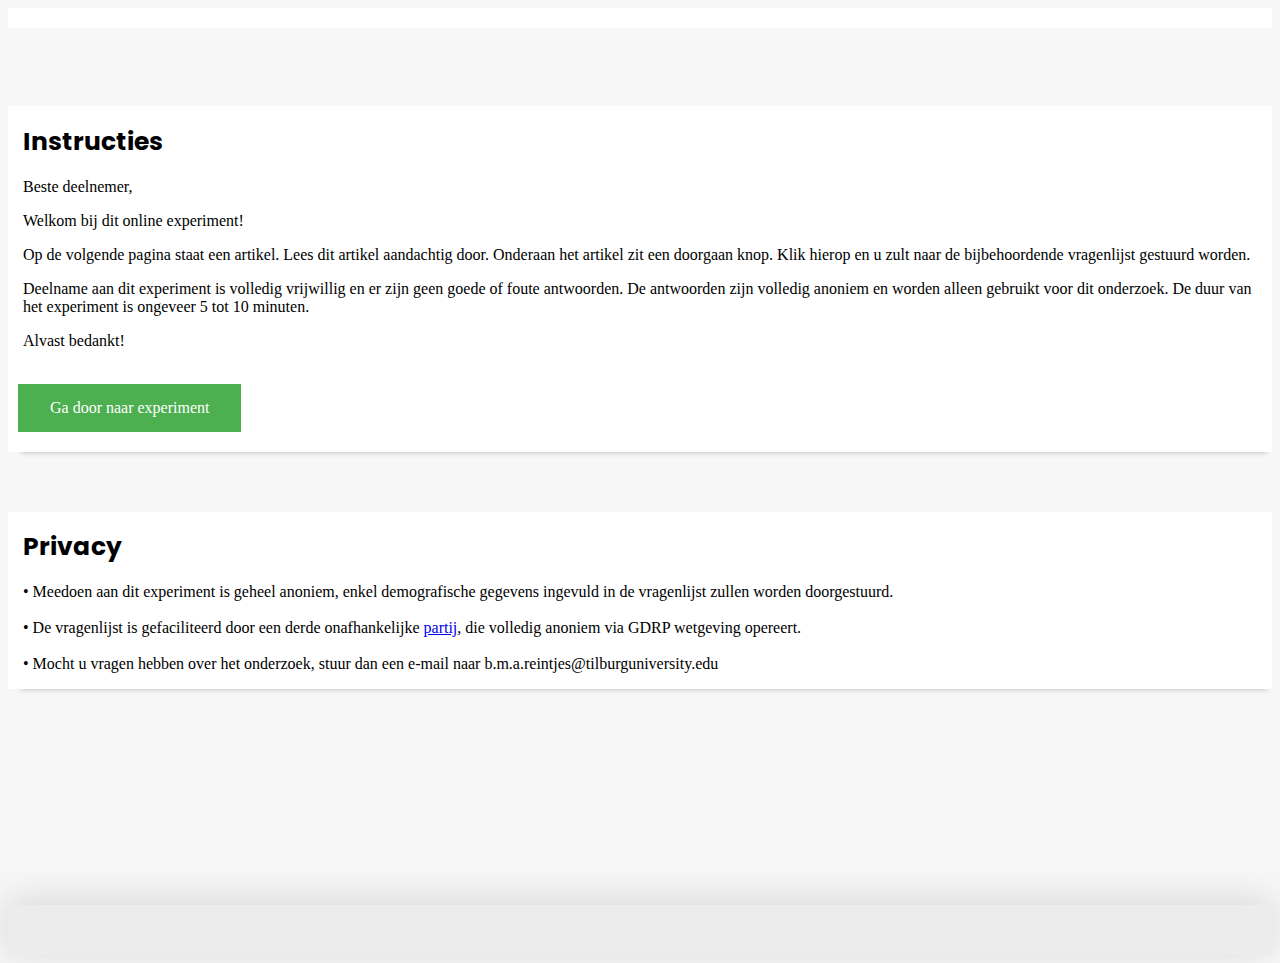
==== commit 11d3e7bf: "Add files via upload" ====
--- a/index.html
+++ b/index.html
@@ -59,10 +59,11 @@
 				
 				<div class="tekstvlak" style="background-color: white; width: auto; overflow: hidden; margin-top: 60px;">
 					<h1 style="font-size: 25px; padding-left: 15px; padding-top: 0px;"> Instructies</h1>
-				<p style="padding-left: 15px;">Bedankt voor het meedoen aan dit experiment.</p>
-					<p style="padding-left: 15px; padding-right: 15px;">Voor dit onderzoek is het van belang dat alle teksten en 4 (korte) video’s op de pagina worden bekeken. Wanneer u alles gezien en gelezen heeft kunt u onder in de pagina een link vinden om een (korte) vragenlijst in te vullen. </p>
-					<p style="padding-left: 15px; padding-right: 15px;">Om de pagina volledig te kunnen ervaren is het cruciaal om eventuele Adblockers tijdelijk uit te zetten en geluid aan te hebben. Mocht u een Adblock hebben en niet weten hoe u dit uitzet, klik dan <a href="https://www.softwarehow.com/disable-adblock/" target="_blank">hier</a> voor een korte instructie.</p>
-					<p style="padding-left: 15px; padding-right: 15px;">Het hele experiment zal niet langer dan 10 minuten duren.<br> Alvast bedankt!</p>
+				<p style="padding-left: 15px;">Beste deelnemer,</p>
+					<p style="padding-left: 15px; padding-right: 15px;">Welkom bij dit online experiment! </p>
+					<p style="padding-left: 15px; padding-right: 15px;">Op de volgende pagina staat een artikel. Lees dit artikel aandachtig door. Onderaan het artikel zit een doorgaan knop. Klik hierop en u zult naar de bijbehoordende vragenlijst gestuurd worden. </p>
+					<p style="padding-left: 15px; padding-right: 15px;">Deelname aan dit experiment is volledig vrijwillig en er zijn geen goede of foute antwoorden. De antwoorden zijn volledig anoniem en worden alleen gebruikt voor dit onderzoek. De duur van het experiment is ongeveer 5 tot 10 minuten.</p>
+					<p style="padding-left: 15px; padding-right: 15px;">Alvast bedankt!</p>
 					<br>
 							<a href="is-c/landingpage-is-c.html"><div id="vragenlijst" style="float: left; margin-right: auto; margin-bottom: 20px; margin-left: 10px;"> Ga door naar experiment </div></a>
 					<br>
@@ -77,27 +78,9 @@
  &#8226;	De vragenlijst is gefaciliteerd door een derde onafhankelijke <a href="https://www.qualtrics.com/privacy-statement/" target="_blank">partij</a>, die volledig anoniem via GDRP wetgeving opereert. 
 <br>
 						<br>
-&#8226;	Data van de vragenlijst zal door een derde partij worden geregistreerd en gecompileerd worden naar een anonieme dataset voor dit onderzoek. Deze dataset zal na het analyseren ook veilig verwijdert worden. <br><br>
-
-&#8226;	Mochten er vragen en/of problemen zijn met dit onderzoek kunt u contact opnemen met <a href="mailto: mitch.van.den.akker@greenhousegroup.com ">Mitch.van.den.akker@greenhousegroup.com</a>
+&#8226;	Mocht u vragen hebben over het onderzoek, stuur dan een e-mail naar b.m.a.reintjes@tilburguniversity.edu</a>
 </p>
 				</div>
-				
-				
-			</div>		
-					<div class="col-lg-4 col-md-4 col-sm-6 col-xl-6" style="margin-top: 45px;">
-						<h1 style="font-size: 16px;">Pauzeer Firefox adblock</h1>
-						<img src="Images/blockchrome.PNG" style="width: 200px;">	
-					</div>
-					<div class="col-lg-4 col-md-4 col-sm-6 col-xl-6" style="margin-top: 55px;">
-						<h1 style="font-size:16px;">Pauzeer Chrome adblock</h1>
-						<img src="Images/blockfirefox.PNG" style="width: 200px;">	
-					</div>
-			
-						
-			
-				
-			
 			
 		</div>
 	</div>
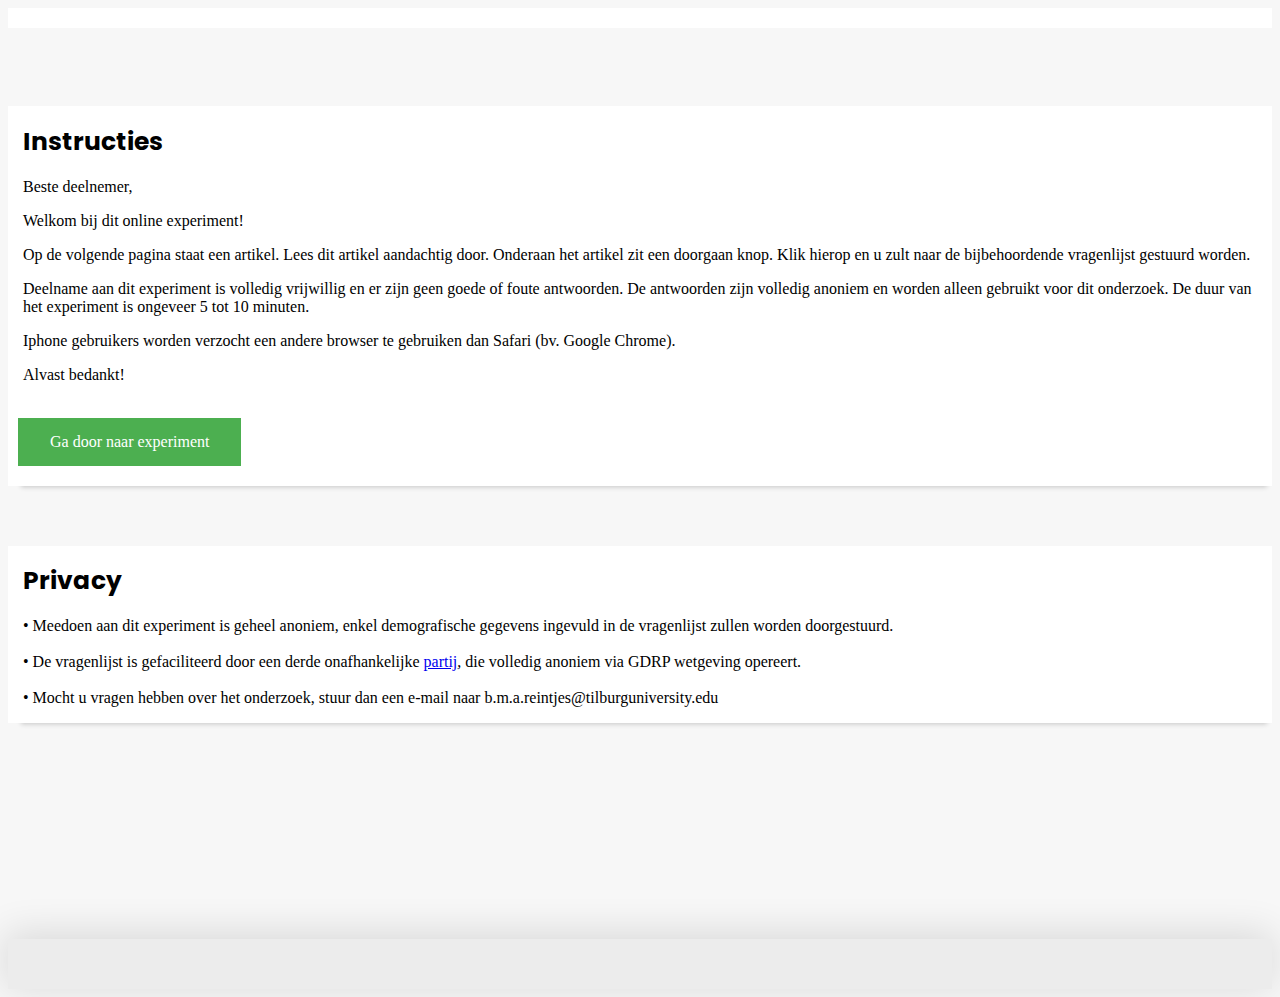
==== commit b7d6d869: "Add files via upload" ====
--- a/index.html
+++ b/index.html
@@ -63,10 +63,32 @@
 					<p style="padding-left: 15px; padding-right: 15px;">Welkom bij dit online experiment! </p>
 					<p style="padding-left: 15px; padding-right: 15px;">Op de volgende pagina staat een artikel. Lees dit artikel aandachtig door. Onderaan het artikel zit een doorgaan knop. Klik hierop en u zult naar de bijbehoordende vragenlijst gestuurd worden. </p>
 					<p style="padding-left: 15px; padding-right: 15px;">Deelname aan dit experiment is volledig vrijwillig en er zijn geen goede of foute antwoorden. De antwoorden zijn volledig anoniem en worden alleen gebruikt voor dit onderzoek. De duur van het experiment is ongeveer 5 tot 10 minuten.</p>
+					<p style="padding-left: 15px; padding-right: 15px;">Iphone gebruikers worden verzocht een andere browser te gebruiken dan Safari (bv. Google Chrome).</p>
 					<p style="padding-left: 15px; padding-right: 15px;">Alvast bedankt!</p>
 					<br>
-							<a href="is-c/landingpage-is-c.html"><div id="vragenlijst" style="float: left; margin-right: auto; margin-bottom: 20px; margin-left: 10px;"> Ga door naar experiment </div></a>
-					<br>
+							
+					
+							<script>
+								var sites = [
+									'is-c/landingpage-is-c.html',
+									'is-nc/landingpage-is-nc.html',
+									'os-c/landingpage-os-c.html',
+									'os-nc/landingpage-os-nc.html'
+								];
+							
+								function randomSite() {
+									var i = parseInt(Math.random() * sites.length);
+									location.href = sites[i];
+								}
+							</script>
+							<a href="#" onclick="randomSite();"> <div id="vragenlijst" style="float: left; margin-right: auto; margin-bottom: 20px; margin-left: 10px;"> Ga door naar experiment </div></a>
+							
+
+
+							
+					
+					
+							<br>
 					<br>
 				</div>
 				
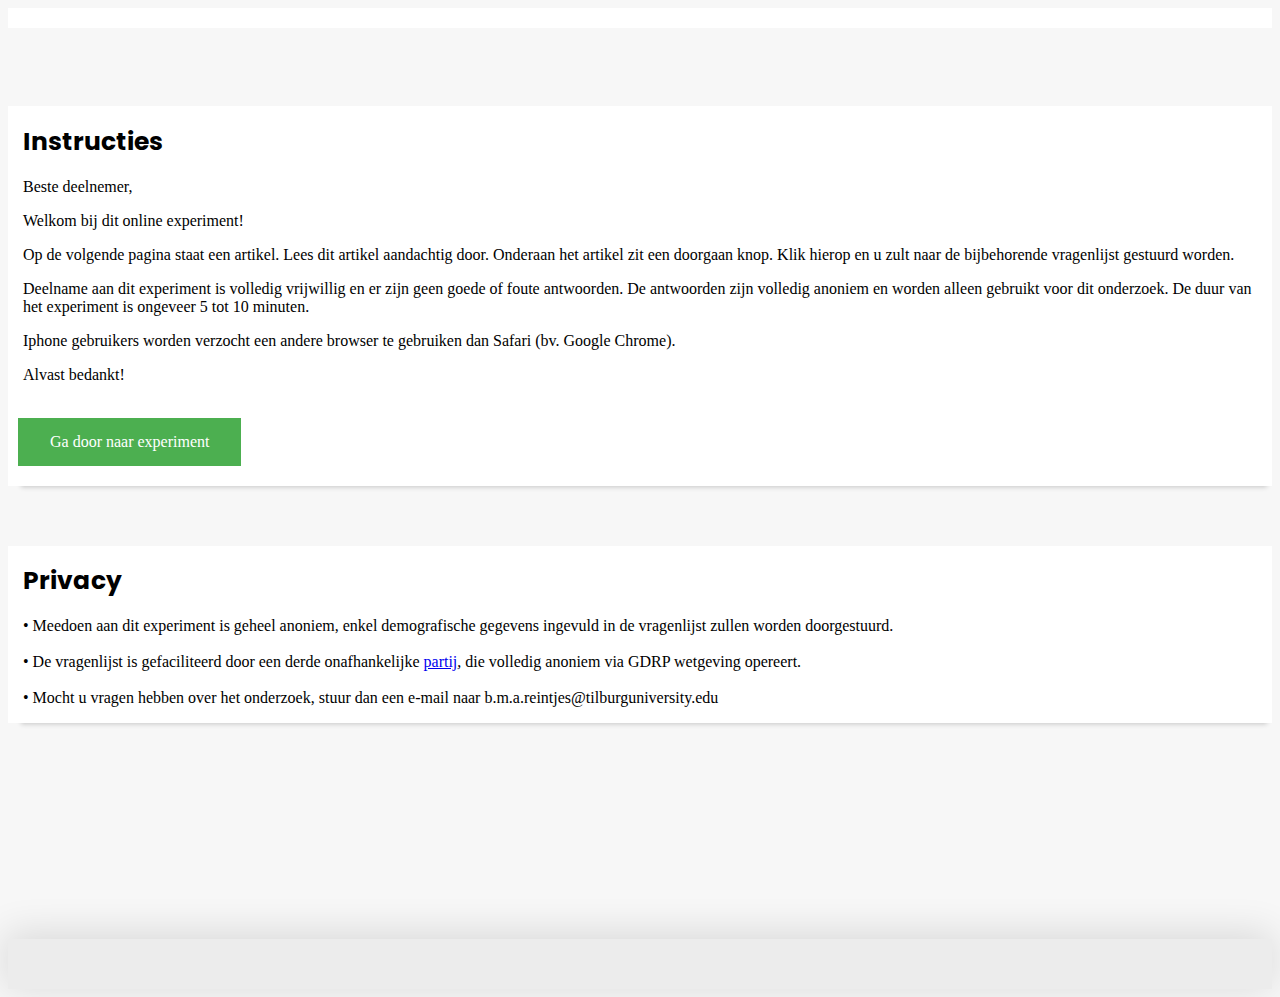
==== commit 2601bf68: "Add files via upload" ====
--- a/index.html
+++ b/index.html
@@ -61,7 +61,7 @@
 					<h1 style="font-size: 25px; padding-left: 15px; padding-top: 0px;"> Instructies</h1>
 				<p style="padding-left: 15px;">Beste deelnemer,</p>
 					<p style="padding-left: 15px; padding-right: 15px;">Welkom bij dit online experiment! </p>
-					<p style="padding-left: 15px; padding-right: 15px;">Op de volgende pagina staat een artikel. Lees dit artikel aandachtig door. Onderaan het artikel zit een doorgaan knop. Klik hierop en u zult naar de bijbehoordende vragenlijst gestuurd worden. </p>
+					<p style="padding-left: 15px; padding-right: 15px;">Op de volgende pagina staat een artikel. Lees dit artikel aandachtig door. Onderaan het artikel zit een doorgaan knop. Klik hierop en u zult naar de bijbehorende vragenlijst gestuurd worden. </p>
 					<p style="padding-left: 15px; padding-right: 15px;">Deelname aan dit experiment is volledig vrijwillig en er zijn geen goede of foute antwoorden. De antwoorden zijn volledig anoniem en worden alleen gebruikt voor dit onderzoek. De duur van het experiment is ongeveer 5 tot 10 minuten.</p>
 					<p style="padding-left: 15px; padding-right: 15px;">Iphone gebruikers worden verzocht een andere browser te gebruiken dan Safari (bv. Google Chrome).</p>
 					<p style="padding-left: 15px; padding-right: 15px;">Alvast bedankt!</p>
